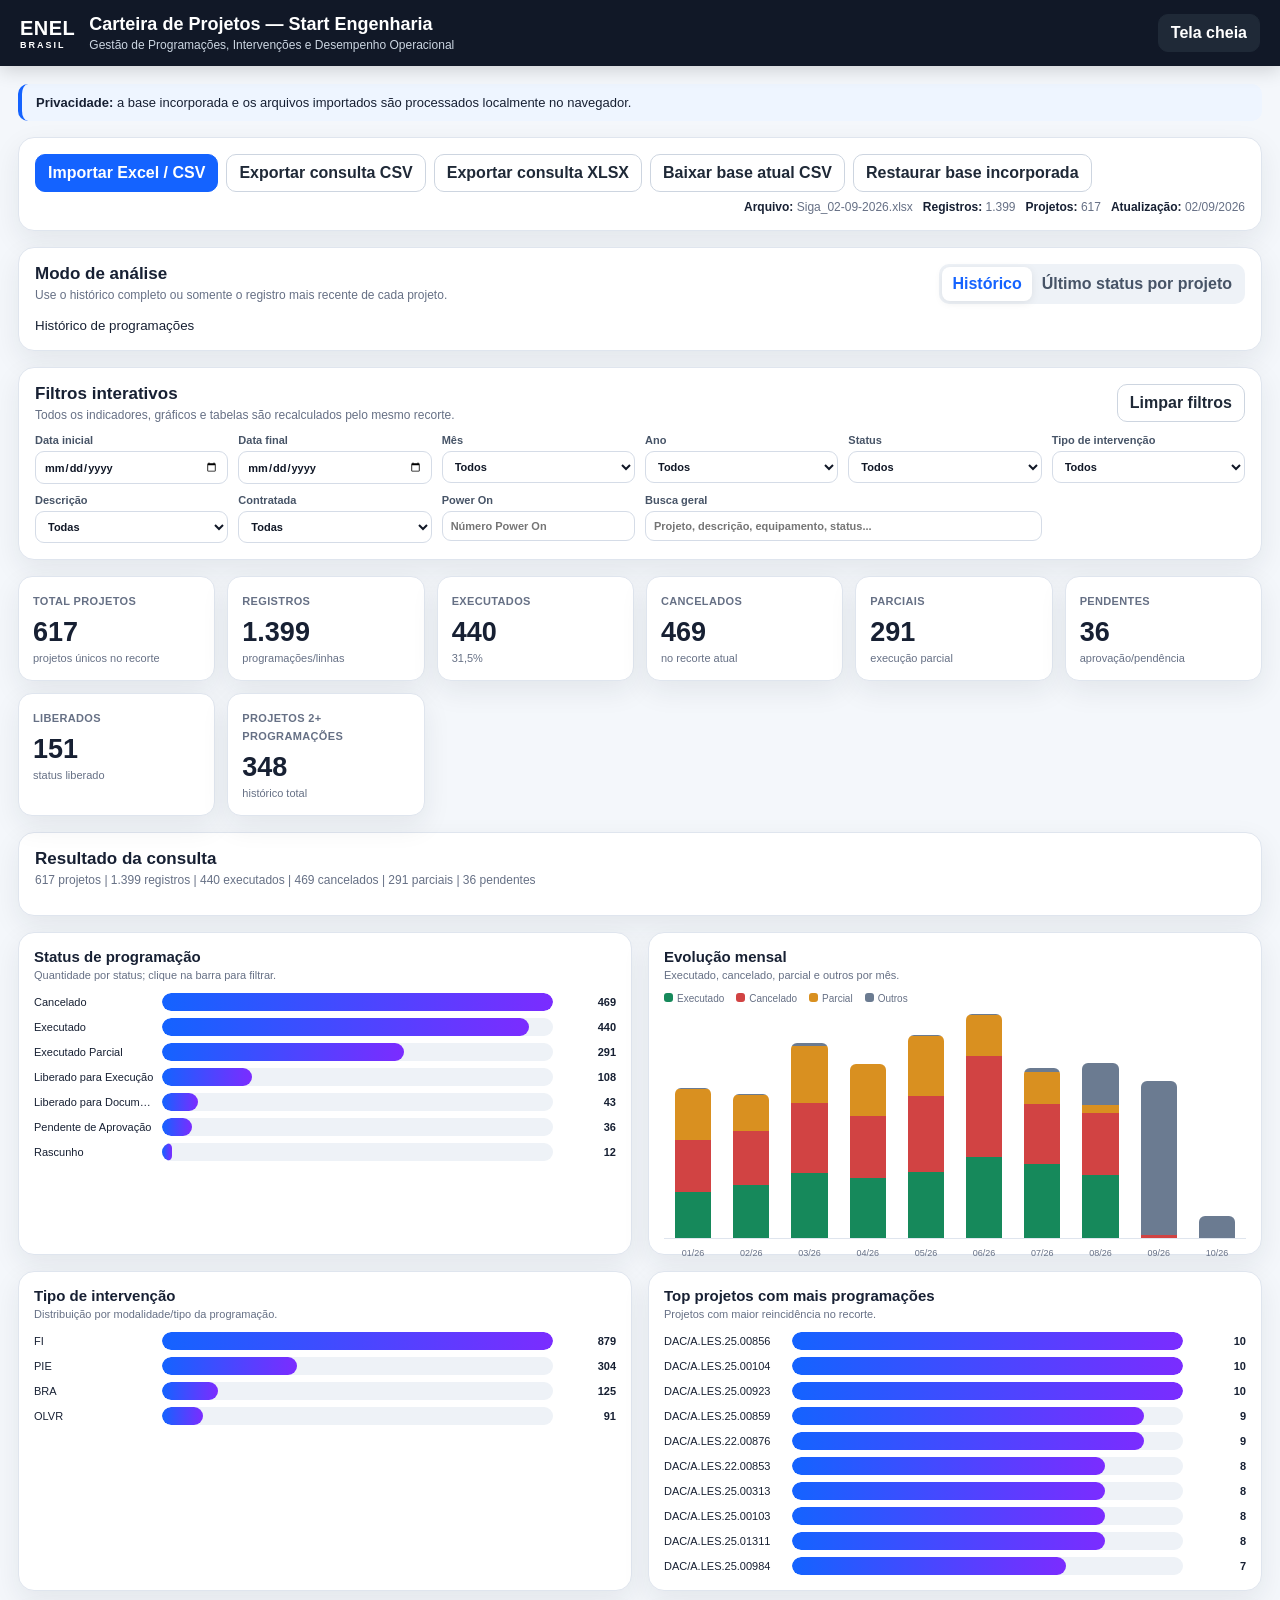
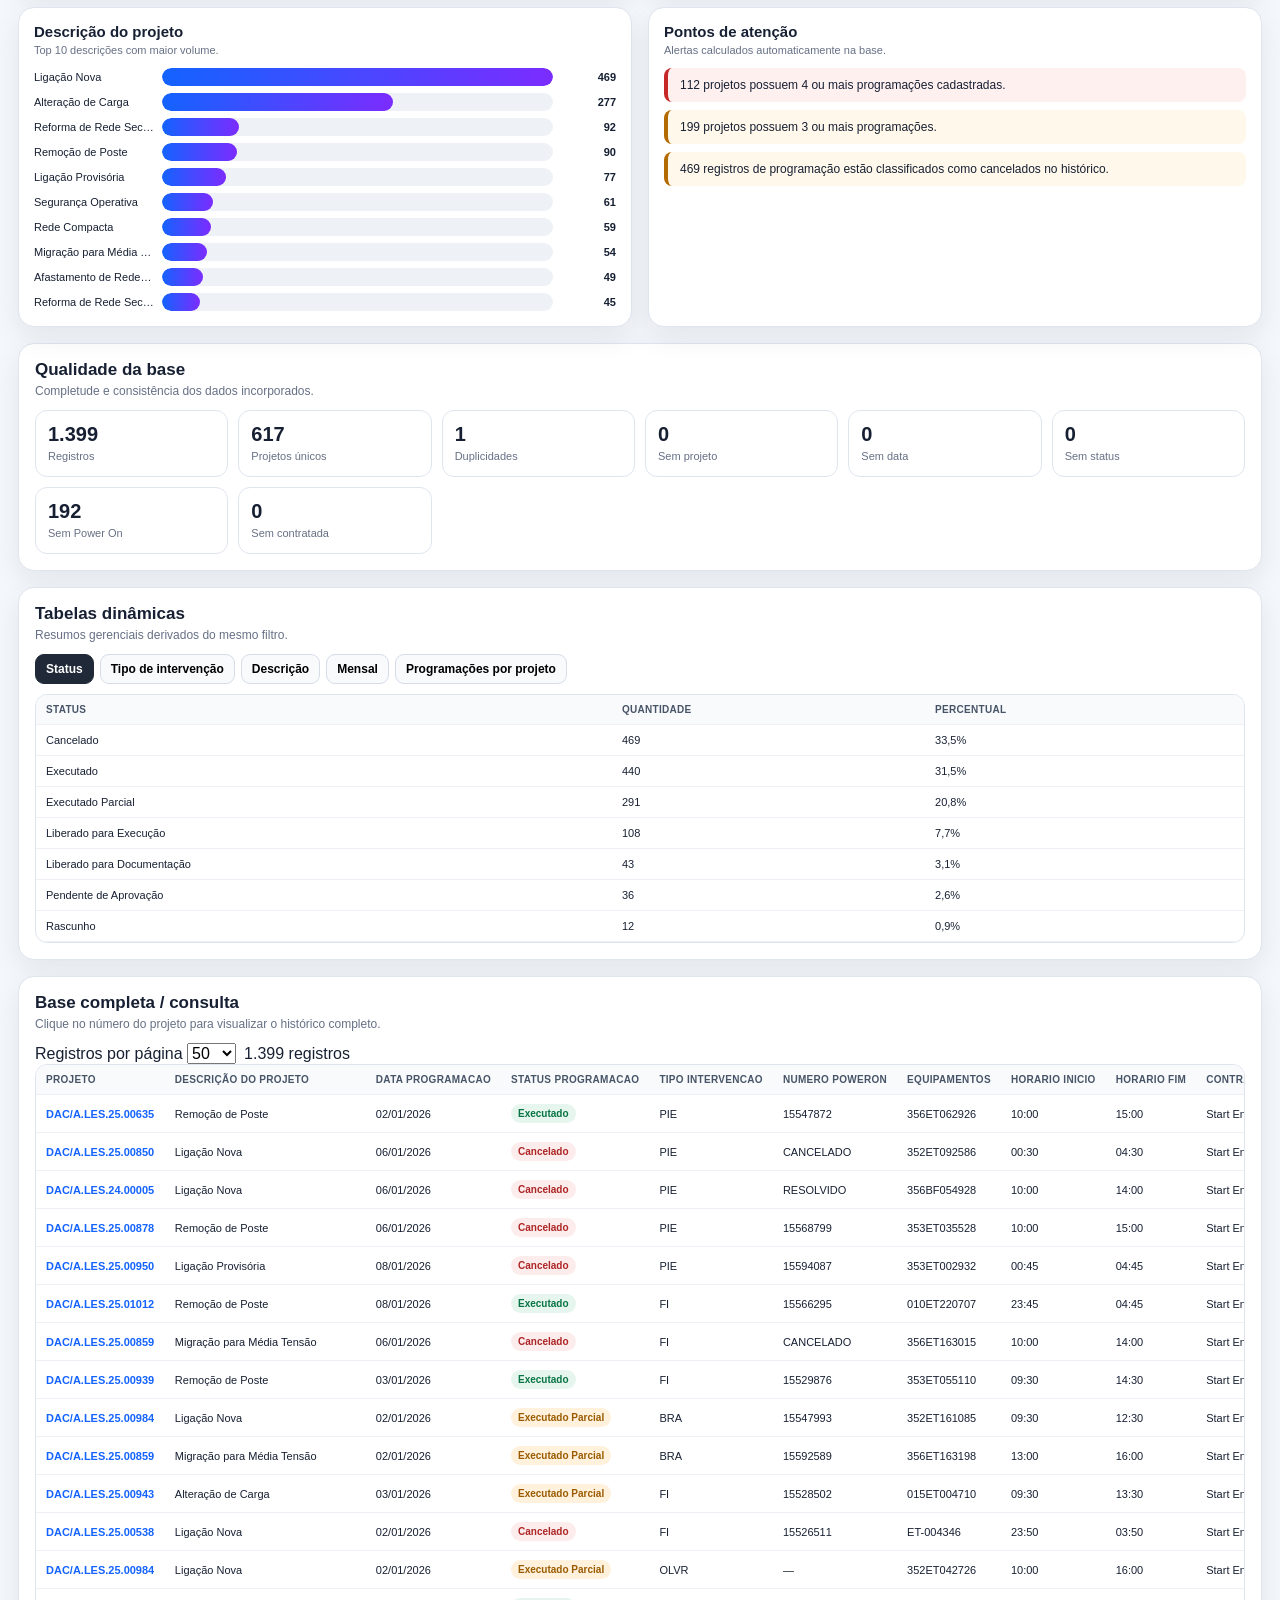
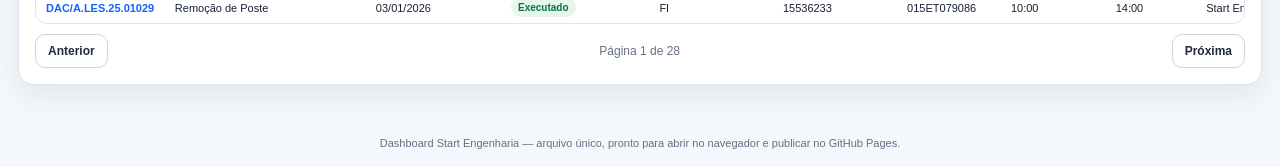
==== index.html @ f5949571 "Add files via upload Carteira_projetos_Sigeo_Start" ====
<!doctype html>
<html lang="pt-BR"><head><meta charset="utf-8"><meta name="viewport" content="width=device-width,initial-scale=1"><title>Carteira de Projetos — Start Engenharia</title><meta name="description" content="Dashboard autossuficiente para análise da carteira Start Engenharia"><style>
:root{--bg:#f4f7fb;--card:#fff;--text:#172033;--muted:#667085;--line:#dfe5ee;--accent:#1463ff;--accent2:#7b2cff;--ok:#07884a;--warn:#b36a00;--danger:#c62828;--shadow:0 10px 28px rgba(22,34,51,.08)}
*{box-sizing:border-box}html{scroll-behavior:smooth}body{margin:0;font-family:Inter,Segoe UI,Arial,sans-serif;background:var(--bg);color:var(--text)}button,input,select{font:inherit}.topbar{position:sticky;top:0;z-index:20;background:#111827;color:white;padding:14px 20px;display:flex;justify-content:space-between;align-items:center;gap:16px;box-shadow:0 4px 18px rgba(0,0,0,.16)}.brand{display:flex;align-items:center;gap:14px}.logo{font-weight:900;letter-spacing:.5px;font-size:20px}.logo span{display:block;font-size:9px;font-weight:700;letter-spacing:2px}.title h1{font-size:18px;margin:0}.title p{font-size:12px;margin:3px 0 0;color:#cbd5e1}.shell{max-width:1500px;margin:0 auto;padding:18px}.card{background:var(--card);border:1px solid var(--line);border-radius:16px;box-shadow:var(--shadow);padding:16px;margin-bottom:16px}.privacy{font-size:13px;background:#eef5ff;border-left:4px solid var(--accent);padding:11px 14px;border-radius:10px;margin-bottom:16px}.toolbar{display:flex;flex-wrap:wrap;gap:8px;align-items:center}.btn{border:1px solid #cdd5e0;background:#fff;color:#1f2937;border-radius:10px;padding:9px 12px;cursor:pointer;font-weight:650}.btn:hover{border-color:#9eb2d0;background:#f8fafc}.btn.primary{background:var(--accent);border-color:var(--accent);color:white}.btn.dark{background:#1f2937;color:#fff;border-color:#1f2937}.fileBtn{position:relative;overflow:hidden}.fileBtn input{position:absolute;inset:0;opacity:0;cursor:pointer}.meta{margin-left:auto;display:flex;flex-wrap:wrap;gap:10px;font-size:12px;color:var(--muted)}.meta b{color:var(--text)}.sectionHead{display:flex;justify-content:space-between;align-items:flex-start;gap:16px;margin-bottom:12px}.sectionHead h2{font-size:17px;margin:0}.sectionHead p{font-size:12px;color:var(--muted);margin:4px 0 0}.toggle{display:flex;background:#eef2f7;border-radius:10px;padding:3px}.toggle button{border:0;background:transparent;padding:8px 10px;border-radius:8px;cursor:pointer;font-weight:700;color:#475467}.toggle button.active{background:#fff;color:var(--accent);box-shadow:0 2px 8px rgba(0,0,0,.08)}.filters{display:grid;grid-template-columns:repeat(6,minmax(150px,1fr));gap:10px}.filters label{font-size:11px;font-weight:700;color:#475467}.filters input,.filters select{width:100%;margin-top:5px;border:1px solid #d5dce7;border-radius:9px;padding:8px;background:#fff;color:#111827}.search{grid-column:span 2}.kpis{display:grid;grid-template-columns:repeat(6,minmax(150px,1fr));gap:12px;margin-bottom:16px}.kpi{background:#fff;border:1px solid var(--line);border-radius:14px;padding:14px;box-shadow:var(--shadow);min-height:100px}.kpi span{font-size:11px;color:var(--muted);font-weight:750;text-transform:uppercase;letter-spacing:.35px}.kpi strong{display:block;font-size:27px;margin-top:8px}.kpi small{font-size:11px;color:var(--muted)}.charts{display:grid;grid-template-columns:repeat(2,minmax(0,1fr));gap:16px;margin-bottom:16px}.chartCard{background:#fff;border:1px solid var(--line);border-radius:16px;padding:15px;box-shadow:var(--shadow);min-height:310px}.chartCard h3{font-size:15px;margin:0}.chartCard p{font-size:11px;color:var(--muted);margin:4px 0 12px}.barChart{display:flex;flex-direction:column;gap:7px}.barRow{display:grid;grid-template-columns:minmax(120px,1.2fr) minmax(160px,4fr) 55px;align-items:center;gap:8px;font-size:11px}.barLabel{overflow:hidden;text-overflow:ellipsis;white-space:nowrap}.barTrack{height:18px;background:#eef2f7;border-radius:9px;overflow:hidden;cursor:pointer}.barFill{height:100%;border-radius:9px;background:linear-gradient(90deg,var(--accent),var(--accent2));min-width:2px}.barValue{text-align:right;font-weight:750}.legend{display:flex;gap:12px;flex-wrap:wrap;font-size:10px;color:var(--muted);margin-bottom:10px}.dot{width:9px;height:9px;border-radius:3px;display:inline-block;margin-right:4px}.monthChart{display:flex;align-items:flex-end;gap:8px;height:225px;border-bottom:1px solid #dfe5ee;padding:0 4px}.monthCol{flex:1;min-width:20px;height:100%;display:flex;align-items:flex-end;justify-content:center;gap:2px;position:relative}.monthStack{width:72%;display:flex;flex-direction:column-reverse;border-radius:6px 6px 0 0;overflow:hidden;cursor:pointer}.segE{background:#16895b}.segC{background:#d14343}.segP{background:#d99020}.segO{background:#6b7b91}.monthLabel{position:absolute;bottom:-20px;font-size:9px;color:#667085;white-space:nowrap}.svgWrap{height:225px;overflow:hidden}.tabs{display:flex;gap:6px;flex-wrap:wrap;margin-bottom:10px}.tab{border:1px solid #d6dde8;background:#f8fafc;border-radius:9px;padding:7px 10px;cursor:pointer;font-size:12px;font-weight:700}.tab.active{background:#1f2937;color:#fff;border-color:#1f2937}.tableWrap{overflow:auto;border:1px solid var(--line);border-radius:12px;max-height:560px}table{border-collapse:collapse;width:100%;font-size:11px}th,td{padding:9px 10px;border-bottom:1px solid #edf0f4;text-align:left;white-space:nowrap}th{position:sticky;top:0;background:#f8fafc;z-index:2;font-size:10px;text-transform:uppercase;letter-spacing:.3px;color:#475467}tr:hover td{background:#f8fbff}.status{padding:4px 7px;border-radius:999px;font-weight:750;font-size:10px;display:inline-block}.status.executado{background:#e6f6ee;color:#087443}.status.cancelado{background:#fdecec;color:#ad2525}.status.parcial{background:#fff1db;color:#9a5b00}.status.pendente{background:#eef1f6;color:#556176}.status.liberado{background:#eaf2ff;color:#235dbc}.pager{display:flex;justify-content:space-between;align-items:center;margin-top:10px;font-size:12px;color:var(--muted)}.quality{display:grid;grid-template-columns:repeat(6,minmax(140px,1fr));gap:10px}.q{border:1px solid var(--line);border-radius:12px;padding:12px}.q b{display:block;font-size:20px}.q span{font-size:11px;color:var(--muted)}.alerts{display:grid;gap:8px}.alert{border-left:4px solid var(--warn);background:#fff8eb;padding:10px 12px;border-radius:8px;font-size:12px}.alert.critical{border-color:var(--danger);background:#fff0f0}.alert.ok{border-color:var(--ok);background:#eefaf4}.modalBack{display:none;position:fixed;inset:0;background:rgba(15,23,42,.58);z-index:50;align-items:center;justify-content:center;padding:20px}.modalBack.show{display:flex}.modal{background:white;border-radius:16px;max-width:980px;width:100%;max-height:86vh;overflow:auto;padding:18px}.modal h2{margin:0 0 10px}.close{float:right}.foot{padding:18px;text-align:center;color:#667085;font-size:11px}.notice{padding:10px 12px;border-radius:10px;background:#fff8df;border:1px solid #ecd58d;font-size:12px;margin-top:10px;display:none}.notice.show{display:block}.clickable{cursor:pointer;color:var(--accent);font-weight:700}
@media(max-width:1050px){.filters{grid-template-columns:repeat(3,1fr)}.kpis{grid-template-columns:repeat(3,1fr)}.quality{grid-template-columns:repeat(3,1fr)}}
@media(max-width:760px){.topbar{position:static;align-items:flex-start}.meta{margin-left:0}.shell{padding:10px}.filters{grid-template-columns:repeat(2,minmax(0,1fr))}.search{grid-column:span 2}.kpis{grid-template-columns:repeat(2,minmax(0,1fr))}.charts{grid-template-columns:1fr}.quality{grid-template-columns:repeat(2,1fr)}.sectionHead{flex-direction:column}.barRow{grid-template-columns:110px 1fr 42px}.toolbar .btn{flex:1 1 150px}.meta{width:100%}}
@media(max-width:430px){.filters{grid-template-columns:1fr}.search{grid-column:span 1}.kpis{grid-template-columns:1fr 1fr}.kpi strong{font-size:22px}.title p{display:none}}
</style></head>
<body>
<header class="topbar"><div class="brand"><div class="logo">ENEL<span>BRASIL</span></div><div class="title"><h1>Carteira de Projetos — Start Engenharia</h1><p>Gestão de Programações, Intervenções e Desempenho Operacional</p></div></div><button id="fullscreen" class="btn dark">Tela cheia</button></header>
<main class="shell">
<div class="privacy"><b>Privacidade:</b> a base incorporada e os arquivos importados são processados localmente no navegador.</div>
<section class="card"><div class="toolbar"><label class="btn primary fileBtn">Importar Excel / CSV<input id="fileInput" type="file" accept=".xlsx,.xls,.csv"></label><button id="exportCsv" class="btn">Exportar consulta CSV</button><button id="exportXlsx" class="btn">Exportar consulta XLSX</button><button id="exportAllCsv" class="btn">Baixar base atual CSV</button><button id="restore" class="btn">Restaurar base incorporada</button><div class="meta"><span><b>Arquivo:</b> <span id="fileName">—</span></span><span><b>Registros:</b> <span id="recordCount">0</span></span><span><b>Projetos:</b> <span id="uniqueCount">0</span></span><span><b>Atualização:</b> <span id="lastUpdate">—</span></span></div></div><div id="notice" class="notice"></div></section>
<section class="card"><div class="sectionHead"><div><h2>Modo de análise</h2><p>Use o histórico completo ou somente o registro mais recente de cada projeto.</p></div><div class="toggle"><button class="modeBtn active" data-mode="history">Histórico</button><button class="modeBtn" data-mode="latest">Último status por projeto</button></div></div><small id="modeLabel">Histórico de programações</small></section>
<section class="card"><div class="sectionHead"><div><h2>Filtros interativos</h2><p>Todos os indicadores, gráficos e tabelas são recalculados pelo mesmo recorte.</p></div><button id="clearFilters" class="btn">Limpar filtros</button></div><div class="filters"><label>Data inicial<input id="fStart" type="date"></label><label>Data final<input id="fEnd" type="date"></label><label>Mês<select id="fMonth"><option value="">Todos</option><option value="01">Janeiro</option><option value="02">Fevereiro</option><option value="03">Março</option><option value="04">Abril</option><option value="05">Maio</option><option value="06">Junho</option><option value="07">Julho</option><option value="08">Agosto</option><option value="09">Setembro</option><option value="10">Outubro</option><option value="11">Novembro</option><option value="12">Dezembro</option></select></label><label>Ano<select id="fYear"><option value="">Todos</option></select></label><label>Status<select id="fStatus"><option value="">Todos</option></select></label><label>Tipo de intervenção<select id="fType"><option value="">Todos</option></select></label><label>Descrição<select id="fDesc"><option value="">Todas</option></select></label><label>Contratada<select id="fContract"><option value="">Todas</option></select></label><label>Power On<input id="fPower" placeholder="Número Power On"></label><label class="search">Busca geral<input id="fSearch" placeholder="Projeto, descrição, equipamento, status..."></label></div></section>
<section class="kpis"><article class="kpi"><span>Total projetos</span><strong id="kProjects">0</strong><small>projetos únicos no recorte</small></article><article class="kpi"><span>Registros</span><strong id="kRows">0</strong><small>programações/linhas</small></article><article class="kpi"><span>Executados</span><strong id="kExec">0</strong><small id="kRate">0%</small></article><article class="kpi"><span>Cancelados</span><strong id="kCancel">0</strong><small>no recorte atual</small></article><article class="kpi"><span>Parciais</span><strong id="kPartial">0</strong><small>execução parcial</small></article><article class="kpi"><span>Pendentes</span><strong id="kPending">0</strong><small>aprovação/pendência</small></article><article class="kpi"><span>Liberados</span><strong id="kReleased">0</strong><small>status liberado</small></article><article class="kpi"><span>Projetos 2+ programações</span><strong id="kMulti">0</strong><small>histórico total</small></article></section>
<section class="card"><div class="sectionHead"><div><h2>Resultado da consulta</h2><p id="resultSummary"></p></div></div></section>
<section class="charts"><article class="chartCard"><h3>Status de programação</h3><p>Quantidade por status; clique na barra para filtrar.</p><div id="statusChart"></div></article><article class="chartCard"><h3>Evolução mensal</h3><p>Executado, cancelado, parcial e outros por mês.</p><div id="monthChart"></div></article><article class="chartCard"><h3>Tipo de intervenção</h3><p>Distribuição por modalidade/tipo da programação.</p><div id="typeChart"></div></article><article class="chartCard"><h3>Top projetos com mais programações</h3><p>Projetos com maior reincidência no recorte.</p><div id="reprogramChart"></div></article><article class="chartCard"><h3>Descrição do projeto</h3><p>Top 10 descrições com maior volume.</p><div id="descChart"></div></article><article class="chartCard"><h3>Pontos de atenção</h3><p>Alertas calculados automaticamente na base.</p><div id="alerts" class="alerts"></div></article></section>
<section class="card"><div class="sectionHead"><div><h2>Qualidade da base</h2><p>Completude e consistência dos dados incorporados.</p></div></div><div id="qualityGrid" class="quality"></div></section>
<section class="card"><div class="sectionHead"><div><h2>Tabelas dinâmicas</h2><p>Resumos gerenciais derivados do mesmo filtro.</p></div></div><div class="tabs"><button class="tab active" data-tab="status">Status</button><button class="tab" data-tab="type">Tipo de intervenção</button><button class="tab" data-tab="desc">Descrição</button><button class="tab" data-tab="monthly">Mensal</button><button class="tab" data-tab="projects">Programações por projeto</button></div><div class="tableWrap"><table><thead id="analyticHead"></thead><tbody id="analyticBody"></tbody></table></div></section>
<section class="card"><div class="sectionHead"><div><h2>Base completa / consulta</h2><p>Clique no número do projeto para visualizar o histórico completo.</p></div></div><div class="toolbar"><label>Registros por página <select id="pageSize"><option>25</option><option selected>50</option><option>100</option><option>250</option></select></label><span id="tableInfo"></span></div><div class="tableWrap"><table><thead id="dataHead"></thead><tbody id="dataBody"></tbody></table></div><div class="pager"><button id="prev" class="btn">Anterior</button><span id="pageInfo">Página 1 de 1</span><button id="next" class="btn">Próxima</button></div></section>
</main><div class="foot">Dashboard Start Engenharia — arquivo único, pronto para abrir no navegador e publicar no GitHub Pages.</div>
<div id="modalBack" class="modalBack"><div class="modal"><button id="modalClose" class="btn close">Fechar</button><h2 id="modalTitle">Histórico</h2><div id="modalBody"></div></div></div>
<script>
const DEFAULT_DATA = [{"Projeto":"DAC/A.LES.25.00635","Descrição do Projeto":"Remoção de Poste","Data Programacao":"2026-01-02","Status Programacao":"Executado","Tipo Intervencao":"PIE","Numero PowerON":"15547872","Equipamentos":"356ET062926","Horario Inicio":"10:00","Horario Fim":"15:00","Contratada":"Start Engenharia (Área 8B, 9  e 11) NEC"},{"Projeto":"DAC/A.LES.25.00850","Descrição do Projeto":"Ligação Nova","Data Programacao":"2026-01-06","Status Programacao":"Cancelado","Tipo Intervencao":"PIE","Numero PowerON":"CANCELADO","Equipamentos":"352ET092586","Horario Inicio":"00:30","Horario Fim":"04:30","Contratada":"Start Engenharia (Área 8B, 9  e 11) NEC"},{"Projeto":"DAC/A.LES.24.00005","Descrição do Projeto":"Ligação Nova","Data Programacao":"2026-01-06","Status Programacao":"Cancelado","Tipo Intervencao":"PIE","Numero PowerON":"RESOLVIDO","Equipamentos":"356BF054928","Horario Inicio":"10:00","Horario Fim":"14:00","Contratada":"Start Engenharia (Área 8B, 9  e 11) NEC"},{"Projeto":"DAC/A.LES.25.00878","Descrição do Projeto":"Remoção de Poste","Data Programacao":"2026-01-06","Status Programacao":"Cancelado","Tipo Intervencao":"PIE","Numero PowerON":"15568799","Equipamentos":"353ET035528","Horario Inicio":"10:00","Horario Fim":"15:00","Contratada":"Start Engenharia (Área 8B, 9  e 11) NEC"},{"Projeto":"DAC/A.LES.25.00950","Descrição do Projeto":"Ligação Provisória","Data Programacao":"2026-01-08","Status Programacao":"Cancelado","Tipo Intervencao":"PIE","Numero PowerON":"15594087","Equipamentos":"353ET002932","Horario Inicio":"00:45","Horario Fim":"04:45","Contratada":"Start Engenharia (Área 8B, 9  e 11) NEC"},{"Projeto":"DAC/A.LES.25.01012","Descrição do Projeto":"Remoção de Poste","Data Programacao":"2026-01-08","Status Programacao":"Executado","Tipo Intervencao":"FI","Numero PowerON":"15566295","Equipamentos":"010ET220707","Horario Inicio":"23:45","Horario Fim":"04:45","Contratada":"Start Engenharia (Área 8B, 9  e 11) NEC"},{"Projeto":"DAC/A.LES.25.00859","Descrição do Projeto":"Migração para Média Tensão","Data Programacao":"2026-01-06","Status Programacao":"Cancelado","Tipo Intervencao":"FI","Numero PowerON":"CANCELADO","Equipamentos":"356ET163015","Horario Inicio":"10:00","Horario Fim":"14:00","Contratada":"Start Engenharia (Área 8B, 9  e 11) NEC"},{"Projeto":"DAC/A.LES.25.00939","Descrição do Projeto":"Remoção de Poste","Data Programacao":"2026-01-03","Status Programacao":"Executado","Tipo Intervencao":"FI","Numero PowerON":"15529876","Equipamentos":"353ET055110","Horario Inicio":"09:30","Horario Fim":"14:30","Contratada":"Start Engenharia (Área 8B, 9  e 11) NEC"},{"Projeto":"DAC/A.LES.25.00984","Descrição do Projeto":"Ligação Nova","Data Programacao":"2026-01-02","Status Programacao":"Executado Parcial","Tipo Intervencao":"BRA","Numero PowerON":"15547993","Equipamentos":"352ET161085","Horario Inicio":"09:30","Horario Fim":"12:30","Contratada":"Start Engenharia (Área 8B, 9  e 11) NEC"},{"Projeto":"DAC/A.LES.25.00859","Descrição do Projeto":"Migração para Média Tensão","Data Programacao":"2026-01-02","Status Programacao":"Executado Parcial","Tipo Intervencao":"BRA","Numero PowerON":"15592589","Equipamentos":"356ET163198","Horario Inicio":"13:00","Horario Fim":"16:00","Contratada":"Start Engenharia (Área 8B, 9  e 11) NEC"},{"Projeto":"DAC/A.LES.25.00943","Descrição do Projeto":"Alteração de Carga","Data Programacao":"2026-01-03","Status Programacao":"Executado Parcial","Tipo Intervencao":"FI","Numero PowerON":"15528502","Equipamentos":"015ET004710","Horario Inicio":"09:30","Horario Fim":"13:30","Contratada":"Start Engenharia (Área 8B, 9  e 11) NEC"},{"Projeto":"DAC/A.LES.25.00538","Descrição do Projeto":"Ligação Nova","Data Programacao":"2026-01-02","Status Programacao":"Cancelado","Tipo Intervencao":"FI","Numero PowerON":"15526511","Equipamentos":"ET-004346","Horario Inicio":"23:50","Horario Fim":"03:50","Contratada":"Start Engenharia (Área 8B, 9  e 11) NEC"},{"Projeto":"DAC/A.LES.25.00984","Descrição do Projeto":"Ligação Nova","Data Programacao":"2026-01-02","Status Programacao":"Executado Parcial","Tipo Intervencao":"OLVR","Numero PowerON":"","Equipamentos":"352ET042726","Horario Inicio":"10:00","Horario Fim":"16:00","Contratada":"Start Engenharia (Área 8B, 9  e 11) NEC"},{"Projeto":"DAC/A.LES.25.01029","Descrição do Projeto":"Remoção de Poste","Data Programacao":"2026-01-03","Status Programacao":"Executado","Tipo Intervencao":"FI","Numero PowerON":"15536233","Equipamentos":"015ET079086","Horario Inicio":"10:00","Horario Fim":"14:00","Contratada":"Start Engenharia (Área 8B, 9  e 11) NEC"},{"Projeto":"DAC/A.LES.24.00910","Descrição do Projeto":"Ligação Nova","Data Programacao":"2026-01-05","Status Programacao":"Cancelado","Tipo Intervencao":"FI","Numero PowerON":"15598559","Equipamentos":"353ET029621","Horario Inicio":"10:00","Horario Fim":"14:00","Contratada":"Start Engenharia (Área 8B, 9  e 11) NEC"},{"Projeto":"DAC/A.LES.25.00984","Descrição do Projeto":"Ligação Nova","Data Programacao":"2026-01-05","Status Programacao":"Executado Parcial","Tipo Intervencao":"FI","Numero PowerON":"15560315","Equipamentos":"352ET161085","Horario Inicio":"10:00","Horario Fim":"15:00","Contratada":"Start Engenharia (Área 8B, 9  e 11) NEC"},{"Projeto":"DAC/A.LES.25.00859","Descrição do Projeto":"Migração para Média Tensão","Data Programacao":"2026-01-02","Status Programacao":"Executado Parcial","Tipo Intervencao":"OLVR","Numero PowerON":"","Equipamentos":"356ET011378","Horario Inicio":"10:00","Horario Fim":"16:00","Contratada":"Start Engenharia (Área 8B, 9  e 11) NEC"},{"Projeto":"DAC/A.LES.25.00091","Descrição do Projeto":"Alteração de Carga","Data Programacao":"2026-01-05","Status Programacao":"Executado Parcial","Tipo Intervencao":"FI","Numero PowerON":"15538907","Equipamentos":"010ET220820","Horario Inicio":"10:00","Horario Fim":"15:00","Contratada":"Start Engenharia (Área 8B, 9  e 11) NEC"},{"Projeto":"DAC/A.LES.25.00963","Descrição do Projeto":"Alteração de Carga","Data Programacao":"2026-01-09","Status Programacao":"Executado Parcial","Tipo Intervencao":"FI","Numero PowerON":"15595985","Equipamentos":"353ET082241","Horario Inicio":"10:00","Horario Fim":"14:00","Contratada":"Start Engenharia (Área 8B, 9  e 11) NEC"},{"Projeto":"DAC/A.LES.25.00259","Descrição do Projeto":"Ligação Nova","Data Programacao":"2026-01-09","Status Programacao":"Executado Parcial","Tipo Intervencao":"PIE","Numero PowerON":"15597073","Equipamentos":"356ET043249","Horario Inicio":"10:00","Horario Fim":"15:00","Contratada":"Start Engenharia (Área 8B, 9  e 11) NEC"},{"Projeto":"DAC/A.LES.22.00853","Descrição do Projeto":"Remoção de Poste","Data Programacao":"2026-01-07","Status Programacao":"Executado","Tipo Intervencao":"FI","Numero PowerON":"15567018","Equipamentos":"356BF036777","Horario Inicio":"10:00","Horario Fim":"14:00","Contratada":"Start Engenharia (Área 8B, 9  e 11) NEC"},{"Projeto":"DAC/A.LES.25.00715","Descrição do Projeto":"Ligação Provisória","Data Programacao":"2026-01-07","Status Programacao":"Executado Parcial","Tipo Intervencao":"FI","Numero PowerON":"15566119","Equipamentos":"356ET006973","Horario Inicio":"10:00","Horario Fim":"14:00","Contratada":"Start Engenharia (Área 8B, 9  e 11) NEC"},{"Projeto":"DAC/A.LES.24.00988","Descrição do Projeto":"Ligação Nova","Data Programacao":"2026-01-07","Status Programacao":"Cancelado","Tipo Intervencao":"FI","Numero PowerON":"","Equipamentos":"010ET051047","Horario Inicio":"10:00","Horario Fim":"14:00","Contratada":"Start Engenharia (Área 8B, 9  e 11) NEC"},{"Projeto":"DAC/A.LES.22.00853","Descrição do Projeto":"Remoção de Poste","Data Programacao":"2026-01-03","Status Programacao":"Cancelado","Tipo Intervencao":"OLVR","Numero PowerON":"","Equipamentos":"356ET033868","Horario Inicio":"13:00","Horario Fim":"17:00","Contratada":"Start Engenharia (Área 8B, 9  e 11) NEC"},{"Projeto":"DAC/A.LES.22.00853","Descrição do Projeto":"Remoção de Poste","Data Programacao":"2026-01-06","Status Programacao":"Executado","Tipo Intervencao":"OLVR","Numero PowerON":"","Equipamentos":"356ET033868","Horario Inicio":"10:00","Horario Fim":"16:00","Contratada":"Start Engenharia (Área 8B, 9  e 11) NEC"},{"Projeto":"DAC/A.LES.24.01034","Descrição do Projeto":"Regularização de Ligações Informais","Data Programacao":"2026-01-08","Status Programacao":"Executado","Tipo Intervencao":"FI","Numero PowerON":"15566429","Equipamentos":"010ET029097","Horario Inicio":"10:00","Horario Fim":"14:00","Contratada":"Start Engenharia (Área 8B, 9  e 11) NEC"},{"Projeto":"DAC/A.LES.25.00994","Descrição do Projeto":"Ligação Nova","Data Programacao":"2026-01-05","Status Programacao":"Cancelado","Tipo Intervencao":"FI","Numero PowerON":"15560315","Equipamentos":"352ET161085","Horario Inicio":"10:00","Horario Fim":"15:00","Contratada":"Start Engenharia (Área 8B, 9  e 11) NEC"},{"Projeto":"DAC/A.LES.25.00701","Descrição do Projeto":"Ligação Nova","Data Programacao":"2026-01-07","Status Programacao":"Executado","Tipo Intervencao":"FI","Numero PowerON":"15555783","Equipamentos":"3217863","Horario Inicio":"00:30","Horario Fim":"04:30","Contratada":"Start Engenharia (Área 8B, 9  e 11) NEC"},{"Projeto":"DAC/A.LES.25.00732","Descrição do Projeto":"Remoção de Poste","Data Programacao":"2026-01-12","Status Programacao":"Executado","Tipo Intervencao":"PIE","Numero PowerON":"15627309","Equipamentos":"356ET013237","Horario Inicio":"23:50","Horario Fim":"04:50","Contratada":"Start Engenharia (Área 8B, 9  e 11) NEC"},{"Projeto":"DAC/A.LES.23.01065","Descrição do Projeto":"Ligação Nova","Data Programacao":"2026-01-10","Status Programacao":"Cancelado","Tipo Intervencao":"FI","Numero PowerON":"15626886","Equipamentos":"356ET054440","Horario Inicio":"10:00","Horario Fim":"14:00","Contratada":"Start Engenharia (Área 8B, 9  e 11) NEC"},{"Projeto":"DAC/A.LES.25.00942","Descrição do Projeto":"Alteração de Carga","Data Programacao":"2026-01-08","Status Programacao":"Executado","Tipo Intervencao":"FI","Numero PowerON":"15570581","Equipamentos":"010ET039639","Horario Inicio":"10:00","Horario Fim":"15:00","Contratada":"Start Engenharia (Área 8B, 9  e 11) NEC"},{"Projeto":"DAC/A.LES.23.01065","Descrição do Projeto":"Ligação Nova","Data Programacao":"2026-01-08","Status Programacao":"Executado Parcial","Tipo Intervencao":"OLVR","Numero PowerON":"","Equipamentos":"356ET054440","Horario Inicio":"10:00","Horario Fim":"16:00","Contratada":"Start Engenharia (Área 8B, 9  e 11) NEC"},{"Projeto":"DAC/A.LES.25.00695","Descrição do Projeto":"Ligação Nova","Data Programacao":"2026-01-10","Status Programacao":"Executado Parcial","Tipo Intervencao":"PIE","Numero PowerON":"15626044","Equipamentos":"353ET005194","Horario Inicio":"10:00","Horario Fim":"14:00","Contratada":"Start Engenharia (Área 8B, 9  e 11) NEC"},{"Projeto":"DAC/A.LES.25.00729","Descrição do Projeto":"Ligação Nova","Data Programacao":"2026-01-10","Status Programacao":"Executado Parcial","Tipo Intervencao":"FI","Numero PowerON":"15598326","Equipamentos":"356ET161729","Horario Inicio":"10:00","Horario Fim":"15:00","Contratada":"Start Engenharia (Área 8B, 9  e 11) NEC"},{"Projeto":"DAC/A.LES.25.00711","Descrição do Projeto":"Remoção de Poste","Data Programacao":"2026-01-08","Status Programacao":"Executado","Tipo Intervencao":"FI","Numero PowerON":"15566816","Equipamentos":"020ET004828","Horario Inicio":"10:00","Horario Fim":"15:00","Contratada":"Start Engenharia (Área 8B, 9  e 11) NEC"},{"Projeto":"DAC/A.LES.25.00898","Descrição do Projeto":"Ligação Nova","Data Programacao":"2026-01-09","Status Programacao":"Executado","Tipo Intervencao":"FI","Numero PowerON":"15596126","Equipamentos":"356BF054948","Horario Inicio":"10:00","Horario Fim":"14:00","Contratada":"Start Engenharia (Área 8B, 9  e 11) NEC"},{"Projeto":"DAC/A.LES.25.00799","Descrição do Projeto":"Remoção de Poste","Data Programacao":"2026-01-09","Status Programacao":"Executado","Tipo Intervencao":"FI","Numero PowerON":"15595899","Equipamentos":"353ET028186","Horario Inicio":"09:30","Horario Fim":"13:30","Contratada":"Start Engenharia (Área 8B, 9  e 11) NEC"},{"Projeto":"DAC/A.LES.25.00671","Descrição do Projeto":"Remoção de Poste","Data Programacao":"2026-01-09","Status Programacao":"Executado","Tipo Intervencao":"FI","Numero PowerON":"15596104","Equipamentos":"356ET163143","Horario Inicio":"11:00","Horario Fim":"15:00","Contratada":"Start Engenharia (Área 8B, 9  e 11) NEC"},{"Projeto":"DAC/A.LES.25.00700","Descrição do Projeto":"Alteração de Carga","Data Programacao":"2026-01-09","Status Programacao":"Executado Parcial","Tipo Intervencao":"FI","Numero PowerON":"15595873","Equipamentos":"353ET016537","Horario Inicio":"23:00","Horario Fim":"03:00","Contratada":"Start Engenharia (Área 8B, 9  e 11) NEC"},{"Projeto":"DAC/A.LES.25.00313","Descrição do Projeto":"Ligação Nova","Data Programacao":"2026-01-08","Status Programacao":"Cancelado","Tipo Intervencao":"FI","Numero PowerON":"15592041","Equipamentos":"353ET043353","Horario Inicio":"10:00","Horario Fim":"14:00","Contratada":"ZZOUT-Start Área 8B+11 (Contrato Antigo)"},{"Projeto":"DAC/A.LES.24.00146","Descrição do Projeto":"Alteração de Carga","Data Programacao":"2026-01-13","Status Programacao":"Cancelado","Tipo Intervencao":"FI","Numero PowerON":"15620614","Equipamentos":"352BF057819","Horario Inicio":"10:00","Horario Fim":"13:00","Contratada":"Start Engenharia (Área 8B, 9  e 11) NEC"},{"Projeto":"DAC/A.LES.25.00141","Descrição do Projeto":"Afastamento de Rede (Clientes)","Data Programacao":"2026-01-14","Status Programacao":"Cancelado","Tipo Intervencao":"PIE","Numero PowerON":"Cancelado","Equipamentos":"020ET228935","Horario Inicio":"10:00","Horario Fim":"14:00","Contratada":"Start Engenharia (Área 8B, 9  e 11) NEC"},{"Projeto":"DAC/A.LES.25.00882","Descrição do Projeto":"Ligação Nova BT  Universalização","Data Programacao":"2026-01-08","Status Programacao":"Executado","Tipo Intervencao":"FI","Numero PowerON":"15592309","Equipamentos":"356ET093560","Horario Inicio":"10:00","Horario Fim":"14:00","Contratada":"Start Engenharia (Área 8B, 9  e 11) NEC"},{"Projeto":"DAC/A.LES.24.00649","Descrição do Projeto":"Ligação Nova","Data Programacao":"2026-01-13","Status Programacao":"Cancelado","Tipo Intervencao":"FI","Numero PowerON":"15621037","Equipamentos":"353ET029619","Horario Inicio":"10:00","Horario Fim":"14:00","Contratada":"Start Engenharia (Área 8B, 9  e 11) NEC"},{"Projeto":"DAC/A.LES.25.00936","Descrição do Projeto":"Ligação Provisória","Data Programacao":"2026-01-10","Status Programacao":"Executado","Tipo Intervencao":"FI","Numero PowerON":"15597768","Equipamentos":"353ET017637","Horario Inicio":"11:00","Horario Fim":"16:00","Contratada":"Start Engenharia (Área 8B, 9  e 11) NEC"},{"Projeto":"DAC/A.LES.25.00747","Descrição do Projeto":"Alteração de Carga","Data Programacao":"2026-01-10","Status Programacao":"Cancelado","Tipo Intervencao":"FI","Numero PowerON":"CANCELADO","Equipamentos":"352ET041314","Horario Inicio":"10:00","Horario Fim":"14:00","Contratada":"Start Engenharia (Área 8B, 9  e 11) NEC"},{"Projeto":"DAC/A.LES.25.00313","Descrição do Projeto":"Ligação Nova","Data Programacao":"2026-01-05","Status Programacao":"Cancelado","Tipo Intervencao":"BRA","Numero PowerON":"","Equipamentos":"353ET043353","Horario Inicio":"13:00","Horario Fim":"16:00","Contratada":"ZZOUT-Start Área 8B+11 (Contrato Antigo)"},{"Projeto":"DAC/A.LES.25.00971","Descrição do Projeto":"Ligação Nova","Data Programacao":"2026-01-17","Status Programacao":"Cancelado","Tipo Intervencao":"PIE","Numero PowerON":"15656429","Equipamentos":"010ET003218","Horario Inicio":"00:01","Horario Fim":"04:01","Contratada":"Start Engenharia (Área 8B, 9  e 11) NEC"},{"Projeto":"DMP/A.LES.20.06416","Descrição do Projeto":"Reforma de Rede Secundária","Data Programacao":"2026-01-15","Status Programacao":"Executado Parcial","Tipo Intervencao":"FI","Numero PowerON":"15626843","Equipamentos":"356ET007349","Horario Inicio":"10:00","Horario Fim":"15:00","Contratada":"Start Engenharia (Área 8B, 9  e 11) NEC"},{"Projeto":"DAC/A.LES.25.01047","Descrição do Projeto":"Alteração de Carga","Data Programacao":"2026-01-14","Status Programacao":"Cancelado","Tipo Intervencao":"FI","Numero PowerON":"15624694","Equipamentos":"352ET162520","Horario Inicio":"00:01","Horario Fim":"03:01","Contratada":"Start Engenharia (Área 8B, 9  e 11) NEC"},{"Projeto":"DAC/A.LES.25.00853","Descrição do Projeto":"Alteração de Carga","Data Programacao":"2026-01-16","Status Programacao":"Cancelado","Tipo Intervencao":"PIE","Numero PowerON":"15656130","Equipamentos":"355ET000595","Horario Inicio":"00:30","Horario Fim":"04:30","Contratada":"Start Engenharia (Área 8B, 9  e 11) NEC"},{"Projeto":"DAC/A.LES.22.00853","Descrição do Projeto":"Remoção de Poste","Data Programacao":"2026-01-14","Status Programacao":"Executado","Tipo Intervencao":"FI","Numero PowerON":"15625057","Equipamentos":"356ET046731","Horario Inicio":"10:30","Horario Fim":"12:00","Contratada":"Start Engenharia (Área 8B, 9  e 11) NEC"},{"Projeto":"DAC/A.LES.25.00254","Descrição do Projeto":"Ligação Nova","Data Programacao":"2026-01-08","Status Programacao":"Cancelado","Tipo Intervencao":"BRA","Numero PowerON":"15654270","Equipamentos":"015BF036998","Horario Inicio":"10:00","Horario Fim":"15:00","Contratada":"Start Engenharia (Área 8B, 9  e 11) NEC"},{"Projeto":"DAC/A.LES.25.00254","Descrição do Projeto":"Ligação Nova","Data Programacao":"2026-01-08","Status Programacao":"Cancelado","Tipo Intervencao":"BRA","Numero PowerON":"15654487","Equipamentos":"015BF037653","Horario Inicio":"10:00","Horario Fim":"15:00","Contratada":"Start Engenharia (Área 8B, 9  e 11) NEC"},{"Projeto":"DAC/A.LES.25.00252","Descrição do Projeto":"Ligação Nova","Data Programacao":"2026-01-08","Status Programacao":"Cancelado","Tipo Intervencao":"BRA","Numero PowerON":"15654321","Equipamentos":"015ET020571","Horario Inicio":"10:00","Horario Fim":"15:00","Contratada":"Start Engenharia (Área 8B, 9  e 11) NEC"},{"Projeto":"DAC/A.LES.24.00501","Descrição do Projeto":"Remoção de Poste","Data Programacao":"2026-01-18","Status Programacao":"Executado","Tipo Intervencao":"PIE","Numero PowerON":"15673116","Equipamentos":"353ET010773","Horario Inicio":"10:00","Horario Fim":"14:00","Contratada":"Start Engenharia (Área 8B, 9  e 11) NEC"},{"Projeto":"DAC/A.LES.25.00300","Descrição do Projeto":"Ligação Nova","Data Programacao":"2026-01-18","Status Programacao":"Executado Parcial","Tipo Intervencao":"PIE","Numero PowerON":"15672729","Equipamentos":"353ET000561","Horario Inicio":"10:00","Horario Fim":"14:00","Contratada":"Start Engenharia (Área 8B, 9  e 11) NEC"},{"Projeto":"DAC/A.LES.24.00496","Descrição do Projeto":"Remoção de Poste","Data Programacao":"2026-01-18","Status Programacao":"Executado Parcial","Tipo Intervencao":"PIE","Numero PowerON":"15673116","Equipamentos":"353ET010773","Horario Inicio":"10:00","Horario Fim":"14:00","Contratada":"Start Engenharia (Área 8B, 9  e 11) NEC"},{"Projeto":"DAC/A.LES.25.00951","Descrição do Projeto":"Ligação Provisória","Data Programacao":"2026-01-18","Status Programacao":"Executado","Tipo Intervencao":"PIE","Numero PowerON":"15673116","Equipamentos":"353ET010773","Horario Inicio":"10:00","Horario Fim":"14:00","Contratada":"Start Engenharia (Área 8B, 9  e 11) NEC"},{"Projeto":"DAC/A.LES.25.00973","Descrição do Projeto":"Alteração de Carga","Data Programacao":"2026-01-13","Status Programacao":"Cancelado","Tipo Intervencao":"FI","Numero PowerON":"15621356","Equipamentos":"356ET054593","Horario Inicio":"10:00","Horario Fim":"14:00","Contratada":"Start Engenharia (Área 8B, 9  e 11) NEC"},{"Projeto":"DAC/A.LES.25.00933","Descrição do Projeto":"Ligação Provisória","Data Programacao":"2026-01-15","Status Programacao":"Executado Parcial","Tipo Intervencao":"FI","Numero PowerON":"15626691","Equipamentos":"353ET016737","Horario Inicio":"09:30","Horario Fim":"16:30","Contratada":"Start Engenharia (Área 8B, 9  e 11) NEC"},{"Projeto":"DAC/A.LES.25.00952","Descrição do Projeto":"Ligação Provisória","Data Programacao":"2026-01-15","Status Programacao":"Executado Parcial","Tipo Intervencao":"FI","Numero PowerON":"15626691","Equipamentos":"353ET000891","Horario Inicio":"09:30","Horario Fim":"16:30","Contratada":"Start Engenharia (Área 8B, 9  e 11) NEC"},{"Projeto":"DAC/A.LES.25.00363","Descrição do Projeto":"Ligação Nova","Data Programacao":"2026-01-20","Status Programacao":"Executado Parcial","Tipo Intervencao":"PIE","Numero PowerON":"15679031","Equipamentos":"353ET006723","Horario Inicio":"10:00","Horario Fim":"14:00","Contratada":"Start Engenharia (Área 8B, 9  e 11) NEC"},{"Projeto":"DAC/A.LES.25.00795","Descrição do Projeto":"Migração para Média Tensão","Data Programacao":"2026-01-15","Status Programacao":"Cancelado","Tipo Intervencao":"FI","Numero PowerON":"RESOLVIDO","Equipamentos":"010ET015346","Horario Inicio":"09:00","Horario Fim":"14:00","Contratada":"Start Engenharia (Área 8B, 9  e 11) NEC"},{"Projeto":"DAC/A.LES.24.00950","Descrição do Projeto":"Ligação Nova","Data Programacao":"2026-01-16","Status Programacao":"Executado Parcial","Tipo Intervencao":"FI","Numero PowerON":"15663275","Equipamentos":"356ET093650","Horario Inicio":"09:30","Horario Fim":"13:30","Contratada":"Start Engenharia (Área 8B, 9  e 11) NEC"},{"Projeto":"DAC/A.LES.25.00723","Descrição do Projeto":"Ligação Nova","Data Programacao":"2026-01-17","Status Programacao":"Cancelado","Tipo Intervencao":"FI","Numero PowerON":"15651604","Equipamentos":"356ET052591","Horario Inicio":"10:00","Horario Fim":"15:00","Contratada":"Start Engenharia (Área 8B, 9  e 11) NEC"},{"Projeto":"DAC/A.LES.22.00750","Descrição do Projeto":"Remoção de Poste","Data Programacao":"2026-01-22","Status Programacao":"Cancelado","Tipo Intervencao":"PIE","Numero PowerON":"15683473","Equipamentos":"356CF140011; 356ET162619","Horario Inicio":"10:00","Horario Fim":"15:00","Contratada":"Start Engenharia (Área 8B, 9  e 11) NEC"},{"Projeto":"DAC/A.LES.24.00552","Descrição do Projeto":"Afastamento de Rede (Clientes)","Data Programacao":"2026-01-22","Status Programacao":"Executado Parcial","Tipo Intervencao":"PIE","Numero PowerON":"15683473","Equipamentos":"356CF140011; 356ET162619","Horario Inicio":"10:00","Horario Fim":"14:00","Contratada":"Start Engenharia (Área 8B, 9  e 11) NEC"},{"Projeto":"DAC/A.LES.24.00551","Descrição do Projeto":"Afastamento de Rede (Clientes)","Data Programacao":"2026-01-22","Status Programacao":"Executado Parcial","Tipo Intervencao":"PIE","Numero PowerON":"15683473","Equipamentos":"356CF140011; 356ET162619","Horario Inicio":"10:00","Horario Fim":"15:00","Contratada":"Start Engenharia (Área 8B, 9  e 11) NEC"},{"Projeto":"DAC/A.LES.25.00955","Descrição do Projeto":"Remoção de Poste","Data Programacao":"2026-01-15","Status Programacao":"Executado","Tipo Intervencao":"BRA","Numero PowerON":"15677816","Equipamentos":"356ET053374","Horario Inicio":"13:00","Horario Fim":"16:00","Contratada":"ZZOUT-Start Área 8B+11 (Contrato Antigo)"},{"Projeto":"DAC/A.LES.24.00932","Descrição do Projeto":"Ligação Nova","Data Programacao":"2026-01-16","Status Programacao":"Cancelado","Tipo Intervencao":"BRA","Numero PowerON":"15692018","Equipamentos":"353ET059401","Horario Inicio":"09:30","Horario Fim":"13:30","Contratada":"Start Engenharia (Área 8B, 9  e 11) NEC"},{"Projeto":"DAC/A.LES.25.00785","Descrição do Projeto":"Ligação Nova","Data Programacao":"2026-01-28","Status Programacao":"Executado Parcial","Tipo Intervencao":"FI","Numero PowerON":"15685366","Equipamentos":"352BF140744","Horario Inicio":"10:00","Horario Fim":"15:00","Contratada":"Start Engenharia (Área 8B, 9  e 11) NEC"},{"Projeto":"DAC/A.LES.25.00846","Descrição do Projeto":"Ligação Nova","Data Programacao":"2026-01-16","Status Programacao":"Executado Parcial","Tipo Intervencao":"BRA","Numero PowerON":"","Equipamentos":"353ET002968","Horario Inicio":"09:30","Horario Fim":"15:00","Contratada":"Start Engenharia (Área 8B, 9  e 11) NEC"},{"Projeto":"DAC/A.LES.25.00988","Descrição do Projeto":"Ligação Nova","Data Programacao":"2026-01-15","Status Programacao":"Cancelado","Tipo Intervencao":"FI","Numero PowerON":"RESOLVIDO","Equipamentos":"352ET161047","Horario Inicio":"10:00","Horario Fim":"13:00","Contratada":"Start Engenharia (Área 8B, 9  e 11) NEC"},{"Projeto":"DAC/A.LES.24.00929","Descrição do Projeto":"Remoção de Poste","Data Programacao":"2026-01-16","Status Programacao":"Cancelado","Tipo Intervencao":"BRA","Numero PowerON":"15692178","Equipamentos":"353ET093301","Horario Inicio":"13:00","Horario Fim":"16:00","Contratada":"Start Engenharia (Área 8B, 9  e 11) NEC"},{"Projeto":"DMP/A.LES.24.06559","Descrição do Projeto":"Segurança Operativa","Data Programacao":"2026-01-16","Status Programacao":"Executado Parcial","Tipo Intervencao":"FI","Numero PowerON":"15649763","Equipamentos":"352ET084697","Horario Inicio":"10:00","Horario Fim":"14:00","Contratada":"Start Engenharia (Área 8B, 9  e 11) NEC"},{"Projeto":"DAC/A.LES.25.00949","Descrição do Projeto":"Alteração de Carga","Data Programacao":"2026-01-22","Status Programacao":"Cancelado","Tipo Intervencao":"PIE","Numero PowerON":"15682751","Equipamentos":"353ET001334","Horario Inicio":"00:30","Horario Fim":"05:30","Contratada":"Start Engenharia (Área 8B, 9  e 11) NEC"},{"Projeto":"DAC/A.LES.25.00877","Descrição do Projeto":"Ligação Provisória","Data Programacao":"2026-01-17","Status Programacao":"Cancelado","Tipo Intervencao":"FI","Numero PowerON":"RESOLVIDO","Equipamentos":"352ET167879","Horario Inicio":"10:00","Horario Fim":"14:00","Contratada":"Start Engenharia (Área 8B, 9  e 11) NEC"},{"Projeto":"DAC/A.LES.25.00438","Descrição do Projeto":"Alteração de Carga","Data Programacao":"2026-01-17","Status Programacao":"Executado Parcial","Tipo Intervencao":"FI","Numero PowerON":"15671999","Equipamentos":"352BF057124","Horario Inicio":"10:00","Horario Fim":"15:00","Contratada":"Start Engenharia (Área 8B, 9  e 11) NEC"},{"Projeto":"DAC/A.LES.25.00706","Descrição do Projeto":"Remoção de Poste","Data Programacao":"2026-01-29","Status Programacao":"Cancelado","Tipo Intervencao":"FI","Numero PowerON":"","Equipamentos":"352BF058311","Horario Inicio":"10:00","Horario Fim":"14:00","Contratada":"Start Engenharia (Área 8B, 9  e 11) NEC"},{"Projeto":"DAC/A.LES.25.00883","Descrição do Projeto":"Alteração de Carga","Data Programacao":"2026-01-20","Status Programacao":"Cancelado","Tipo Intervencao":"FI","Numero PowerON":"15659851","Equipamentos":"353ET034988","Horario Inicio":"00:01","Horario Fim":"04:01","Contratada":"Start Engenharia (Área 8B, 9  e 11) NEC"},{"Projeto":"DAC/A.LES.25.00888","Descrição do Projeto":"Alteração de Carga","Data Programacao":"2026-01-20","Status Programacao":"Cancelado","Tipo Intervencao":"FI","Numero PowerON":"15659851","Equipamentos":"353ET034988","Horario Inicio":"00:01","Horario Fim":"05:01","Contratada":"Start Engenharia (Área 8B, 9  e 11) NEC"},{"Projeto":"DAC/A.LES.25.00851","Descrição do Projeto":"Alteração de Carga","Data Programacao":"2026-01-27","Status Programacao":"Executado","Tipo Intervencao":"FI","Numero PowerON":"15682742","Equipamentos":"353ET007414","Horario Inicio":"10:00","Horario Fim":"15:00","Contratada":"Start Engenharia (Área 8B, 9  e 11) NEC"},{"Projeto":"DAC/A.LES.25.00856","Descrição do Projeto":"Remoção de Poste","Data Programacao":"2026-01-20","Status Programacao":"Cancelado","Tipo Intervencao":"FI","Numero PowerON":"CANCELADO","Equipamentos":"356ET071703","Horario Inicio":"10:00","Horario Fim":"15:00","Contratada":"Start Engenharia (Área 8B, 9  e 11) NEC"},{"Projeto":"DAC/A.LES.25.00856","Descrição do Projeto":"Remoção de Poste","Data Programacao":"2026-01-21","Status Programacao":"Executado Parcial","Tipo Intervencao":"FI","Numero PowerON":"15663230","Equipamentos":"356ET162220","Horario Inicio":"10:00","Horario Fim":"14:00","Contratada":"Start Engenharia (Área 8B, 9  e 11) NEC"},{"Projeto":"DAC/A.LES.25.00855","Descrição do Projeto":"Remoção de Poste","Data Programacao":"2026-01-21","Status Programacao":"Executado Parcial","Tipo Intervencao":"FI","Numero PowerON":"15663230","Equipamentos":"356ET042482","Horario Inicio":"10:00","Horario Fim":"14:00","Contratada":"Start Engenharia (Área 8B, 9  e 11) NEC"},{"Projeto":"DAC/A.LES.25.00175","Descrição do Projeto":"Afastamento de Rede (Clientes)","Data Programacao":"2026-01-27","Status Programacao":"Cancelado","Tipo Intervencao":"PIE","Numero PowerON":"CANCELADO","Equipamentos":"020ET073131; 020ET002640","Horario Inicio":"10:00","Horario Fim":"14:00","Contratada":"Start Engenharia (Área 8B, 9  e 11) NEC"},{"Projeto":"DAC/A.LES.25.00142","Descrição do Projeto":"Afastamento de Rede (Clientes)","Data Programacao":"2026-01-27","Status Programacao":"Cancelado","Tipo Intervencao":"PIE","Numero PowerON":"CANCELADO","Equipamentos":"020ET073131; 020ET002640","Horario Inicio":"10:00","Horario Fim":"14:00","Contratada":"Start Engenharia (Área 8B, 9  e 11) NEC"},{"Projeto":"DAC/A.LES.25.00357","Descrição do Projeto":"Ligação Nova","Data Programacao":"2026-01-27","Status Programacao":"Executado","Tipo Intervencao":"PIE","Numero PowerON":"15721884","Equipamentos":"353ET005315","Horario Inicio":"00:15","Horario Fim":"04:15","Contratada":"Start Engenharia (Área 8B, 9  e 11) NEC"},{"Projeto":"DAC/A.LES.25.00159","Descrição do Projeto":"Remoção de Posto Primário","Data Programacao":"2026-01-24","Status Programacao":"Executado","Tipo Intervencao":"FI","Numero PowerON":"15651226","Equipamentos":"356ET049561","Horario Inicio":"10:00","Horario Fim":"13:00","Contratada":"Start Engenharia (Área 8B, 9  e 11) NEC"},{"Projeto":"DMP/A.LES.20.06255","Descrição do Projeto":"Reforma de Rede Secundária","Data Programacao":"2026-01-23","Status Programacao":"Executado Parcial","Tipo Intervencao":"FI","Numero PowerON":"15673840","Equipamentos":"352BF054471","Horario Inicio":"10:00","Horario Fim":"14:00","Contratada":"Start Engenharia (Área 8B, 9  e 11) NEC"},{"Projeto":"DAC/A.LES.25.00981","Descrição do Projeto":"Ligação Nova","Data Programacao":"2026-01-23","Status Programacao":"Executado Parcial","Tipo Intervencao":"BRA","Numero PowerON":"15709454","Equipamentos":"010ET220725","Horario Inicio":"10:00","Horario Fim":"16:00","Contratada":"Start Engenharia (Área 8B, 9  e 11) NEC"},{"Projeto":"DAC/A.LES.25.00313","Descrição do Projeto":"Ligação Nova","Data Programacao":"2026-01-23","Status Programacao":"Cancelado","Tipo Intervencao":"BRA","Numero PowerON":"15709912","Equipamentos":"353ET043353","Horario Inicio":"13:00","Horario Fim":"17:00","Contratada":"ZZOUT-Start Área 8B+11 (Contrato Antigo)"},{"Projeto":"DAC/A.LES.25.00859","Descrição do Projeto":"Migração para Média Tensão","Data Programacao":"2026-01-26","Status Programacao":"Cancelado","Tipo Intervencao":"FI","Numero PowerON":"CANCELADO","Equipamentos":"356ET163015","Horario Inicio":"10:00","Horario Fim":"14:00","Contratada":"Start Engenharia (Área 8B, 9  e 11) NEC"},{"Projeto":"DAC/A.LES.25.01127","Descrição do Projeto":"Ligação Provisória","Data Programacao":"2026-01-28","Status Programacao":"Cancelado","Tipo Intervencao":"PIE","Numero PowerON":"15710502","Equipamentos":"353ET057017","Horario Inicio":"00:01","Horario Fim":"04:01","Contratada":"Start Engenharia (Área 8B, 9  e 11) NEC"},{"Projeto":"DAC/A.LES.25.01109","Descrição do Projeto":"Ligação Nova","Data Programacao":"2026-01-24","Status Programacao":"Executado","Tipo Intervencao":"FI","Numero PowerON":"15674181","Equipamentos":"010ET076812","Horario Inicio":"10:00","Horario Fim":"15:00","Contratada":"Start Engenharia (Área 8B, 9  e 11) NEC"},{"Projeto":"DAC/A.LES.25.00969","Descrição do Projeto":"Ligação Nova","Data Programacao":"2026-01-26","Status Programacao":"Executado Parcial","Tipo Intervencao":"FI","Numero PowerON":"15683051","Equipamentos":"010ET220858","Horario Inicio":"10:00","Horario Fim":"14:00","Contratada":"Start Engenharia (Área 8B, 9  e 11) NEC"},{"Projeto":"DAC/A.LES.24.00553","Descrição do Projeto":"Afastamento de Rede (Clientes)","Data Programacao":"2026-01-26","Status Programacao":"Executado Parcial","Tipo Intervencao":"FI","Numero PowerON":"15677487","Equipamentos":"356ET014765","Horario Inicio":"10:00","Horario Fim":"15:00","Contratada":"Start Engenharia (Área 8B, 9  e 11) NEC"},{"Projeto":"DAC/A.LES.25.01019","Descrição do Projeto":"Alteração de Carga","Data Programacao":"2026-01-23","Status Programacao":"Executado Parcial","Tipo Intervencao":"FI","Numero PowerON":"15673751","Equipamentos":"353ET010230","Horario Inicio":"00:01","Horario Fim":"04:01","Contratada":"Start Engenharia (Área 8B, 9  e 11) NEC"},{"Projeto":"DAC/A.LES.25.01048","Descrição do Projeto":"Ligação Provisória","Data Programacao":"2026-01-23","Status Programacao":"Executado Parcial","Tipo Intervencao":"FI","Numero PowerON":"15673801","Equipamentos":"353ET015414","Horario Inicio":"10:00","Horario Fim":"15:00","Contratada":"Start Engenharia (Área 8B, 9  e 11) NEC"},{"Projeto":"DAC/A.LES.25.00977","Descrição do Projeto":"Ligação Nova","Data Programacao":"2026-01-24","Status Programacao":"Cancelado","Tipo Intervencao":"FI","Numero PowerON":"15674173","Equipamentos":"010ET230721","Horario Inicio":"00:01","Horario Fim":"04:01","Contratada":"Start Engenharia (Área 8B, 9  e 11) NEC"},{"Projeto":"DAC/A.LES.25.01139","Descrição do Projeto":"Alteração de Carga","Data Programacao":"2026-01-23","Status Programacao":"Executado","Tipo Intervencao":"FI","Numero PowerON":"15374053","Equipamentos":"356ET048912","Horario Inicio":"10:00","Horario Fim":"14:00","Contratada":"Start Engenharia (Área 8B, 9  e 11) NEC"},{"Projeto":"DAC/A.LES.25.00993","Descrição do Projeto":"Ligação Nova","Data Programacao":"2026-01-23","Status Programacao":"Executado Parcial","Tipo Intervencao":"FI","Numero PowerON":"15667973","Equipamentos":"010ET032050","Horario Inicio":"10:00","Horario Fim":"14:00","Contratada":"Start Engenharia (Área 8B, 9  e 11) NEC"},{"Projeto":"DAC/A.LES.25.01109","Descrição do Projeto":"Ligação Nova","Data Programacao":"2026-01-23","Status Programacao":"Executado","Tipo Intervencao":"BRA","Numero PowerON":"15709320","Equipamentos":"010ET076812","Horario Inicio":"13:00","Horario Fim":"17:00","Contratada":"Start Engenharia (Área 8B, 9  e 11) NEC"},{"Projeto":"DAC/A.LES.25.01127","Descrição do Projeto":"Ligação Provisória","Data Programacao":"2026-01-23","Status Programacao":"Executado","Tipo Intervencao":"BRA","Numero PowerON":"15710041","Equipamentos":"353ET057017","Horario Inicio":"09:00","Horario Fim":"13:00","Contratada":"Start Engenharia (Área 8B, 9  e 11) NEC"},{"Projeto":"DAC/A.LES.22.00876","Descrição do Projeto":"Remoção de Poste","Data Programacao":"2026-01-26","Status Programacao":"Executado Parcial","Tipo Intervencao":"FI","Numero PowerON":"15677729","Equipamentos":"356ET055286; 356ET034590","Horario Inicio":"10:00","Horario Fim":"14:00","Contratada":"Start Engenharia (Área 8B, 9  e 11) NEC"},{"Projeto":"DMP/A.LES.20.06346","Descrição do Projeto":"Reforma de Rede Secundária","Data Programacao":"2026-01-28","Status Programacao":"Executado Parcial","Tipo Intervencao":"FI","Numero PowerON":"15685407","Equipamentos":"352ET023127","Horario Inicio":"10:00","Horario Fim":"13:30","Contratada":"Start Engenharia (Área 8B, 9  e 11) NEC"},{"Projeto":"DAC/A.LES.25.00962","Descrição do Projeto":"Ligação Provisória","Data Programacao":"2026-01-28","Status Programacao":"Executado Parcial","Tipo Intervencao":"FI","Numero PowerON":"15685413","Equipamentos":"352ET055381","Horario Inicio":"10:00","Horario Fim":"14:00","Contratada":"Start Engenharia (Área 8B, 9  e 11) NEC"},{"Projeto":"DAC/A.LES.25.00408","Descrição do Projeto":"Migração para Média Tensão","Data Programacao":"2026-01-29","Status Programacao":"Executado","Tipo Intervencao":"FI","Numero PowerON":"15687065","Equipamentos":"010ET228897","Horario Inicio":"00:01","Horario Fim":"04:01","Contratada":"Start Engenharia (Área 8B, 9  e 11) NEC"},{"Projeto":"DAC/A.LES.24.00546","Descrição do Projeto":"Afastamento de Rede (Clientes)","Data Programacao":"2026-01-16","Status Programacao":"Executado Parcial","Tipo Intervencao":"OLVR","Numero PowerON":"","Equipamentos":"356ET029459","Horario Inicio":"09:00","Horario Fim":"16:00","Contratada":"Start Engenharia (Área 8B, 9  e 11) NEC"},{"Projeto":"DAC/A.LES.24.00546","Descrição do Projeto":"Afastamento de Rede (Clientes)","Data Programacao":"2026-01-17","Status Programacao":"Executado Parcial","Tipo Intervencao":"OLVR","Numero PowerON":"","Equipamentos":"356ET029459","Horario Inicio":"09:00","Horario Fim":"16:00","Contratada":"Start Engenharia (Área 8B, 9  e 11) NEC"},{"Projeto":"DMP/A.LES.25.00893","Descrição do Projeto":"Segurança Operativa","Data Programacao":"2026-01-29","Status Programacao":"Executado","Tipo Intervencao":"FI","Numero PowerON":"15691602","Equipamentos":"356ET022263","Horario Inicio":"10:00","Horario Fim":"13:00","Contratada":"Start Engenharia (Área 8B, 9  e 11) NEC"},{"Projeto":"DMP/A.LES.25.00889","Descrição do Projeto":"Segurança Operativa","Data Programacao":"2026-01-29","Status Programacao":"Executado","Tipo Intervencao":"FI","Numero PowerON":"15691589","Equipamentos":"356ET021401","Horario Inicio":"13:00","Horario Fim":"16:00","Contratada":"Start Engenharia (Área 8B, 9  e 11) NEC"},{"Projeto":"DMP/A.LES.25.04977","Descrição do Projeto":"Substituição de Poste em Mau Estado","Data Programacao":"2026-01-29","Status Programacao":"Executado","Tipo Intervencao":"FI","Numero PowerON":"15691195","Equipamentos":"356BF054607","Horario Inicio":"10:00","Horario Fim":"14:00","Contratada":"Start Engenharia (Área 8B, 9  e 11) NEC"},{"Projeto":"DMP/A.LES.25.00886","Descrição do Projeto":"Segurança Operativa","Data Programacao":"2026-01-29","Status Programacao":"Executado","Tipo Intervencao":"FI","Numero PowerON":"15695409","Equipamentos":"356ET080266","Horario Inicio":"10:00","Horario Fim":"13:00","Contratada":"Start Engenharia (Área 8B, 9  e 11) NEC"},{"Projeto":"DAC/A.LES.25.00877","Descrição do Projeto":"Ligação Provisória","Data Programacao":"2026-02-05","Status Programacao":"Cancelado","Tipo Intervencao":"BRA","Numero PowerON":"15783240","Equipamentos":"352ET167879","Horario Inicio":"09:30","Horario Fim":"13:30","Contratada":"Start Engenharia (Área 8B, 9  e 11) NEC"},{"Projeto":"DAC/A.LES.24.00803","Descrição do Projeto":"Ligação Nova","Data Programacao":"2026-04-02","Status Programacao":"Cancelado","Tipo Intervencao":"FI","Numero PowerON":"15995562","Equipamentos":"356ET058313","Horario Inicio":"10:00","Horario Fim":"14:00","Contratada":"Start Engenharia (Área 8B, 9  e 11) NEC"},{"Projeto":"DMP/A.LES.25.07287","Descrição do Projeto":"Segurança Operativa","Data Programacao":"2026-01-31","Status Programacao":"Executado","Tipo Intervencao":"FI","Numero PowerON":"15710514","Equipamentos":"356ET017597","Horario Inicio":"10:00","Horario Fim":"13:00","Contratada":"Start Engenharia (Área 8B, 9  e 11) NEC"},{"Projeto":"DMP/A.LES.25.00888","Descrição do Projeto":"Segurança Operativa","Data Programacao":"2026-01-31","Status Programacao":"Executado","Tipo Intervencao":"FI","Numero PowerON":"15710624","Equipamentos":"356ET083723","Horario Inicio":"13:00","Horario Fim":"16:00","Contratada":"Start Engenharia (Área 8B, 9  e 11) NEC"},{"Projeto":"DAC/A.LES.25.01042","Descrição do Projeto":"Alteração de Carga","Data Programacao":"2026-01-31","Status Programacao":"Executado Parcial","Tipo Intervencao":"FI","Numero PowerON":"15710346","Equipamentos":"352ET161826","Horario Inicio":"10:00","Horario Fim":"14:00","Contratada":"Start Engenharia (Área 8B, 9  e 11) NEC"},{"Projeto":"DMP/A.LES.24.04392","Descrição do Projeto":"Segurança Operativa","Data Programacao":"2026-02-03","Status Programacao":"Executado","Tipo Intervencao":"FI","Numero PowerON":"15712692","Equipamentos":"015ET075126","Horario Inicio":"10:00","Horario Fim":"14:00","Contratada":"Start Engenharia (Área 8B, 9  e 11) NEC"},{"Projeto":"DMP/A.LES.24.04439","Descrição do Projeto":"Segurança Operativa","Data Programacao":"2026-02-03","Status Programacao":"Executado","Tipo Intervencao":"FI","Numero PowerON":"15712675","Equipamentos":"015ET056894; 015ET056891","Horario Inicio":"10:00","Horario Fim":"14:00","Contratada":"Start Engenharia (Área 8B, 9  e 11) NEC"},{"Projeto":"DMP/A.LES.25.07504","Descrição do Projeto":"Não encontrado","Data Programacao":"2026-01-05","Status Programacao":"Rascunho","Tipo Intervencao":"BRA","Numero PowerON":"15626151-1","Equipamentos":"352ET161251","Horario Inicio":"08:00","Horario Fim":"18:00","Contratada":"ZZOUT-Start Área 8B+11 (Contrato Antigo)"},{"Projeto":"DAC/A.LES.24.00649","Descrição do Projeto":"Ligação Nova","Data Programacao":"2026-01-30","Status Programacao":"Executado","Tipo Intervencao":"FI","Numero PowerON":"15701854","Equipamentos":"353ET029619","Horario Inicio":"10:00","Horario Fim":"14:00","Contratada":"Start Engenharia (Área 8B, 9  e 11) NEC"},{"Projeto":"DAC/A.LES.25.00091","Descrição do Projeto":"Alteração de Carga","Data Programacao":"2026-02-03","Status Programacao":"Executado","Tipo Intervencao":"FI","Numero PowerON":"15712494","Equipamentos":"010ET220820","Horario Inicio":"10:00","Horario Fim":"12:00","Contratada":"Start Engenharia (Área 8B, 9  e 11) NEC"},{"Projeto":"DAC/A.LES.25.00313","Descrição do Projeto":"Ligação Nova","Data Programacao":"2026-02-03","Status Programacao":"Cancelado","Tipo Intervencao":"FI","Numero PowerON":"15719632","Equipamentos":"353ET043353","Horario Inicio":"10:00","Horario Fim":"14:00","Contratada":"ZZOUT-Start Área 8B+11 (Contrato Antigo)"},{"Projeto":"DAC/A.LES.25.00715","Descrição do Projeto":"Ligação Provisória","Data Programacao":"2026-02-03","Status Programacao":"Cancelado","Tipo Intervencao":"FI","Numero PowerON":"15719896","Equipamentos":"356ET006973","Horario Inicio":"10:00","Horario Fim":"14:00","Contratada":"Start Engenharia (Área 8B, 9  e 11) NEC"},{"Projeto":"DMP/A.LES.24.04418","Descrição do Projeto":"Segurança Operativa","Data Programacao":"2026-02-10","Status Programacao":"Cancelado","Tipo Intervencao":"PIE","Numero PowerON":"15753032","Equipamentos":"015ET004710","Horario Inicio":"10:00","Horario Fim":"14:00","Contratada":"Start Engenharia (Área 8B, 9  e 11) NEC"},{"Projeto":"DAC/A.LES.25.00973","Descrição do Projeto":"Alteração de Carga","Data Programacao":"2026-02-03","Status Programacao":"Cancelado","Tipo Intervencao":"FI","Numero PowerON":"15720094","Equipamentos":"356ET054593","Horario Inicio":"10:00","Horario Fim":"14:00","Contratada":"Start Engenharia (Área 8B, 9  e 11) NEC"},{"Projeto":"DAC/A.LES.23.00276","Descrição do Projeto":"Remoção de Posto Primário","Data Programacao":"2026-02-03","Status Programacao":"Cancelado","Tipo Intervencao":"FI","Numero PowerON":"15712526","Equipamentos":"010EP007720","Horario Inicio":"10:00","Horario Fim":"14:00","Contratada":"Start Engenharia (Área 8B, 9  e 11) NEC"},{"Projeto":"DAC/A.LES.25.00852","Descrição do Projeto":"Remoção de Poste","Data Programacao":"2026-01-24","Status Programacao":"Executado Parcial","Tipo Intervencao":"BRA","Numero PowerON":"15709924","Equipamentos":"010ET229947","Horario Inicio":"10:00","Horario Fim":"15:00","Contratada":"Start Engenharia (Área 8B, 9  e 11) NEC"},{"Projeto":"DAC/A.LES.25.00852","Descrição do Projeto":"Remoção de Poste","Data Programacao":"2026-02-08","Status Programacao":"Executado Parcial","Tipo Intervencao":"FI","Numero PowerON":"15749236","Equipamentos":"010BF001314","Horario Inicio":"10:00","Horario Fim":"14:00","Contratada":"Start Engenharia (Área 8B, 9  e 11) NEC"},{"Projeto":"DMP/A.LES.25.01391","Descrição do Projeto":"Reforma de Rede Secundária","Data Programacao":"2026-01-30","Status Programacao":"Cancelado","Tipo Intervencao":"FI","Numero PowerON":"DEVOLVIDO","Equipamentos":"010ET043433","Horario Inicio":"10:00","Horario Fim":"15:00","Contratada":"Start Engenharia (Área 8B, 9  e 11) NEC"},{"Projeto":"DMP/A.LES.25.01387","Descrição do Projeto":"Reforma de Rede Secundária","Data Programacao":"2026-02-04","Status Programacao":"Executado","Tipo Intervencao":"FI","Numero PowerON":"15720548","Equipamentos":"010ET007402","Horario Inicio":"10:00","Horario Fim":"14:00","Contratada":"Start Engenharia (Área 8B, 9  e 11) NEC"},{"Projeto":"DAC/A.LES.24.00988","Descrição do Projeto":"Ligação Nova","Data Programacao":"2026-02-16","Status Programacao":"Executado Parcial","Tipo Intervencao":"FI","Numero PowerON":"15796398","Equipamentos":"010ET051047","Horario Inicio":"10:00","Horario Fim":"15:00","Contratada":"Start Engenharia (Área 8B, 9  e 11) NEC"},{"Projeto":"DMP/A.LES.24.04451","Descrição do Projeto":"Segurança Operativa","Data Programacao":"2026-02-08","Status Programacao":"Executado","Tipo Intervencao":"FI","Numero PowerON":"15736629","Equipamentos":"015ET071908","Horario Inicio":"10:00","Horario Fim":"15:00","Contratada":"Start Engenharia (Área 8B, 9  e 11) NEC"},{"Projeto":"DMP/A.LES.24.03693","Descrição do Projeto":"Segurança Operativa","Data Programacao":"2026-02-08","Status Programacao":"Cancelado","Tipo Intervencao":"FI","Numero PowerON":"15737660","Equipamentos":"356ET077307","Horario Inicio":"09:30","Horario Fim":"12:30","Contratada":"Start Engenharia (Área 8B, 9  e 11) NEC"},{"Projeto":"DMP/A.LES.25.00885","Descrição do Projeto":"Segurança Operativa","Data Programacao":"2026-02-08","Status Programacao":"Cancelado","Tipo Intervencao":"FI","Numero PowerON":"15737743","Equipamentos":"356ET045709","Horario Inicio":"09:30","Horario Fim":"13:30","Contratada":"Start Engenharia (Área 8B, 9  e 11) NEC"},{"Projeto":"DMP/A.LES.24.03690","Descrição do Projeto":"Segurança Operativa","Data Programacao":"2026-02-08","Status Programacao":"Cancelado","Tipo Intervencao":"FI","Numero PowerON":"15737743","Equipamentos":"356ET045709","Horario Inicio":"09:30","Horario Fim":"13:30","Contratada":"Start Engenharia (Área 8B, 9  e 11) NEC"},{"Projeto":"DAC/A.LES.25.00208","Descrição do Projeto":"Ligação Nova","Data Programacao":"2026-02-14","Status Programacao":"Executado","Tipo Intervencao":"PIE","Numero PowerON":"15766031","Equipamentos":"010IP030275","Horario Inicio":"10:00","Horario Fim":"14:00","Contratada":"Start Engenharia (Área 8B, 9  e 11) NEC"},{"Projeto":"DAC/A.LES.25.00208","Descrição do Projeto":"Ligação Nova","Data Programacao":"2026-01-28","Status Programacao":"Cancelado","Tipo Intervencao":"BRA","Numero PowerON":"15731123","Equipamentos":"010ET080750","Horario Inicio":"10:00","Horario Fim":"15:00","Contratada":"Start Engenharia (Área 8B, 9  e 11) NEC"},{"Projeto":"DMP/A.LES.23.04879","Descrição do Projeto":"Segurança Operativa","Data Programacao":"2026-02-07","Status Programacao":"Cancelado","Tipo Intervencao":"BRA","Numero PowerON":"15790581","Equipamentos":"015ET230074","Horario Inicio":"10:00","Horario Fim":"14:00","Contratada":"Start Engenharia (Área 8B, 9  e 11) NEC"},{"Projeto":"DAC/A.LES.24.00886","Descrição do Projeto":"Alteração de Carga","Data Programacao":"2026-01-28","Status Programacao":"Cancelado","Tipo Intervencao":"BRA","Numero PowerON":"15726049","Equipamentos":"353ET008364","Horario Inicio":"10:00","Horario Fim":"15:00","Contratada":"ZZOUT-Start Área 8B+11 (Contrato Antigo)"},{"Projeto":"DAC/A.LES.25.00747","Descrição do Projeto":"Alteração de Carga","Data Programacao":"2026-02-07","Status Programacao":"Executado","Tipo Intervencao":"FI","Numero PowerON":"15736491","Equipamentos":"352ET041314","Horario Inicio":"00:01","Horario Fim":"04:01","Contratada":"Start Engenharia (Área 8B, 9  e 11) NEC"},{"Projeto":"DMP/A.LES.24.02834","Descrição do Projeto":"Reforma de Rede Secundária","Data Programacao":"2026-02-07","Status Programacao":"Cancelado","Tipo Intervencao":"FI","Numero PowerON":"15736754","Equipamentos":"356ET050888","Horario Inicio":"10:00","Horario Fim":"14:00","Contratada":"Start Engenharia (Área 8B, 9  e 11) NEC"},{"Projeto":"DMP/A.LES.24.02833","Descrição do Projeto":"Reforma de Rede Secundária","Data Programacao":"2026-02-07","Status Programacao":"Executado","Tipo Intervencao":"FI","Numero PowerON":"15736754","Equipamentos":"356ET050888","Horario Inicio":"10:00","Horario Fim":"14:00","Contratada":"Start Engenharia (Área 8B, 9  e 11) NEC"},{"Projeto":"DMP/A.LES.24.04418","Descrição do Projeto":"Segurança Operativa","Data Programacao":"2026-02-04","Status Programacao":"Cancelado","Tipo Intervencao":"BRA","Numero PowerON":"15759325","Equipamentos":"015ET007405","Horario Inicio":"10:00","Horario Fim":"13:00","Contratada":"Start Engenharia (Área 8B, 9  e 11) NEC"},{"Projeto":"DAC/A.LES.22.00876","Descrição do Projeto":"Remoção de Poste","Data Programacao":"2026-01-21","Status Programacao":"Executado Parcial","Tipo Intervencao":"OLVR","Numero PowerON":"","Equipamentos":"356ET055286","Horario Inicio":"00:01","Horario Fim":"05:01","Contratada":"Start Engenharia (Área 8B, 9  e 11) NEC"},{"Projeto":"DAC/A.LES.25.00381","Descrição do Projeto":"Alteração de Carga","Data Programacao":"2026-02-09","Status Programacao":"Cancelado","Tipo Intervencao":"FI","Numero PowerON":"15741341","Equipamentos":"353SA004179","Horario Inicio":"00:30","Horario Fim":"04:30","Contratada":"Start Engenharia (Área 8B, 9  e 11) NEC"},{"Projeto":"DMP/A.LES.24.02826","Descrição do Projeto":"Reforma de Rede Secundária","Data Programacao":"2026-02-10","Status Programacao":"Executado","Tipo Intervencao":"FI","Numero PowerON":"15742393","Equipamentos":"356ET052596","Horario Inicio":"10:00","Horario Fim":"14:00","Contratada":"Start Engenharia (Área 8B, 9  e 11) NEC"},{"Projeto":"DAC/A.LES.25.00978","Descrição do Projeto":"Alteração de Carga","Data Programacao":"2026-02-14","Status Programacao":"Executado","Tipo Intervencao":"FI","Numero PowerON":"15761552","Equipamentos":"353ET006362","Horario Inicio":"10:00","Horario Fim":"14:00","Contratada":"Start Engenharia (Área 8B, 9  e 11) NEC"},{"Projeto":"DMP/A.LES.24.02829","Descrição do Projeto":"Reforma de Rede Secundária","Data Programacao":"2026-02-11","Status Programacao":"Executado Parcial","Tipo Intervencao":"FI","Numero PowerON":"15753117","Equipamentos":"356ET166798","Horario Inicio":"10:00","Horario Fim":"14:00","Contratada":"Start Engenharia (Área 8B, 9  e 11) NEC"},{"Projeto":"DMP/A.LES.24.02729","Descrição do Projeto":"Reforma de Rede Secundária","Data Programacao":"2026-02-11","Status Programacao":"Executado Parcial","Tipo Intervencao":"FI","Numero PowerON":"15753117","Equipamentos":"356ET166798","Horario Inicio":"10:00","Horario Fim":"14:00","Contratada":"Start Engenharia (Área 8B, 9  e 11) NEC"},{"Projeto":"DMP/A.LES.24.03702","Descrição do Projeto":"Segurança Operativa","Data Programacao":"2026-02-20","Status Programacao":"Executado","Tipo Intervencao":"PIE","Numero PowerON":"15790547","Equipamentos":"356ET046650","Horario Inicio":"10:00","Horario Fim":"13:00","Contratada":"Start Engenharia (Área 8B, 9  e 11) NEC"},{"Projeto":"DMP/A.LES.24.02606","Descrição do Projeto":"Reforma de Rede Secundária","Data Programacao":"2026-02-11","Status Programacao":"Executado","Tipo Intervencao":"FI","Numero PowerON":"15751471","Equipamentos":"356ET054259","Horario Inicio":"00:01","Horario Fim":"04:01","Contratada":"Start Engenharia (Área 8B, 9  e 11) NEC"},{"Projeto":"DMP/A.LES.24.02780","Descrição do Projeto":"Reforma de Rede Secundária","Data Programacao":"2026-02-11","Status Programacao":"Cancelado","Tipo Intervencao":"FI","Numero PowerON":"15761570","Equipamentos":"356ET160554","Horario Inicio":"10:00","Horario Fim":"14:00","Contratada":"Start Engenharia (Área 8B, 9  e 11) NEC"},{"Projeto":"DMP/A.LES.24.02123","Descrição do Projeto":"Reforma de Rede Secundária","Data Programacao":"2026-02-07","Status Programacao":"Executado","Tipo Intervencao":"FI","Numero PowerON":"15736754","Equipamentos":"356ET050888","Horario Inicio":"10:00","Horario Fim":"14:00","Contratada":"Start Engenharia (Área 8B, 9  e 11) NEC"},{"Projeto":"DAC/A.LES.25.00855","Descrição do Projeto":"Remoção de Poste","Data Programacao":"2026-02-19","Status Programacao":"Cancelado","Tipo Intervencao":"FI","Numero PowerON":"15784860","Equipamentos":"356ET162220","Horario Inicio":"10:00","Horario Fim":"14:00","Contratada":"Start Engenharia (Área 8B, 9  e 11) NEC"},{"Projeto":"DAC/A.LES.25.00856","Descrição do Projeto":"Remoção de Poste","Data Programacao":"2026-02-19","Status Programacao":"Executado Parcial","Tipo Intervencao":"FI","Numero PowerON":"15784860","Equipamentos":"356ET071703","Horario Inicio":"10:00","Horario Fim":"14:00","Contratada":"Start Engenharia (Área 8B, 9  e 11) NEC"},{"Projeto":"DAC/A.LES.25.00856","Descrição do Projeto":"Remoção de Poste","Data Programacao":"2026-02-14","Status Programacao":"Cancelado","Tipo Intervencao":"FI","Numero PowerON":"15755113","Equipamentos":"356ET048844","Horario Inicio":"10:00","Horario Fim":"14:00","Contratada":"Start Engenharia (Área 8B, 9  e 11) NEC"},{"Projeto":"DMP/A.LES.25.00989","Descrição do Projeto":"Rede Compacta","Data Programacao":"2026-02-18","Status Programacao":"Executado Parcial","Tipo Intervencao":"FI","Numero PowerON":"15769963","Equipamentos":"015BF037784","Horario Inicio":"10:00","Horario Fim":"14:00","Contratada":"Start Engenharia (Área 8B, 9  e 11) NEC"},{"Projeto":"DAC/A.LES.25.01028","Descrição do Projeto":"Ligação Nova","Data Programacao":"2026-01-30","Status Programacao":"Executado","Tipo Intervencao":"OLVR","Numero PowerON":"","Equipamentos":"356EP010297","Horario Inicio":"00:01","Horario Fim":"05:01","Contratada":"Start Engenharia (Área 8B, 9  e 11) NEC"},{"Projeto":"DAC/A.LES.25.01028","Descrição do Projeto":"Ligação Nova","Data Programacao":"2026-02-05","Status Programacao":"Executado","Tipo Intervencao":"BRA","Numero PowerON":"15783321","Equipamentos":"356EP010297","Horario Inicio":"10:00","Horario Fim":"15:00","Contratada":"Start Engenharia (Área 8B, 9  e 11) NEC"},{"Projeto":"DAC/A.LES.25.00877","Descrição do Projeto":"Ligação Provisória","Data Programacao":"2026-02-17","Status Programacao":"Cancelado","Tipo Intervencao":"FI","Numero PowerON":"15765886","Equipamentos":"352ET167879","Horario Inicio":"10:00","Horario Fim":"14:00","Contratada":"Start Engenharia (Área 8B, 9  e 11) NEC"},{"Projeto":"DAC/A.LES.25.01116","Descrição do Projeto":"Alteração de Carga","Data Programacao":"2026-02-14","Status Programacao":"Executado","Tipo Intervencao":"FI","Numero PowerON":"15761896","Equipamentos":"353BF012155","Horario Inicio":"10:00","Horario Fim":"15:00","Contratada":"Start Engenharia (Área 8B, 9  e 11) NEC"},{"Projeto":"DAC/A.LES.25.00988","Descrição do Projeto":"Ligação Nova","Data Programacao":"2026-02-18","Status Programacao":"Executado","Tipo Intervencao":"FI","Numero PowerON":"15766906","Equipamentos":"352ET161047","Horario Inicio":"00:01","Horario Fim":"04:01","Contratada":"Start Engenharia (Área 8B, 9  e 11) NEC"},{"Projeto":"DAC/A.LES.25.01049","Descrição do Projeto":"Ligação Nova","Data Programacao":"2026-02-14","Status Programacao":"Executado","Tipo Intervencao":"FI","Numero PowerON":"15756006","Equipamentos":"355BF053783","Horario Inicio":"00:01","Horario Fim":"05:01","Contratada":"Start Engenharia (Área 8B, 9  e 11) NEC"},{"Projeto":"DAC/A.LES.25.01119","Descrição do Projeto":"Alteração de Carga","Data Programacao":"2026-02-14","Status Programacao":"Cancelado","Tipo Intervencao":"FI","Numero PowerON":"15756886","Equipamentos":"353ET028516","Horario Inicio":"10:00","Horario Fim":"15:00","Contratada":"Start Engenharia (Área 8B, 9  e 11) NEC"},{"Projeto":"DMP/A.LES.24.06559","Descrição do Projeto":"Segurança Operativa","Data Programacao":"2026-02-16","Status Programacao":"Cancelado","Tipo Intervencao":"FI","Numero PowerON":"15762003","Equipamentos":"352ET084697","Horario Inicio":"10:00","Horario Fim":"14:00","Contratada":"Start Engenharia (Área 8B, 9  e 11) NEC"},{"Projeto":"DAC/A.LES.25.00175","Descrição do Projeto":"Afastamento de Rede (Clientes)","Data Programacao":"2026-01-27","Status Programacao":"Executado","Tipo Intervencao":"OLVR","Numero PowerON":"","Equipamentos":"020ET002640","Horario Inicio":"10:00","Horario Fim":"16:00","Contratada":"Start Engenharia (Área 8B, 9  e 11) NEC"},{"Projeto":"DAC/A.LES.25.00174","Descrição do Projeto":"Afastamento de Rede (Clientes)","Data Programacao":"2026-01-27","Status Programacao":"Executado","Tipo Intervencao":"OLVR","Numero PowerON":"","Equipamentos":"020ET002640","Horario Inicio":"10:00","Horario Fim":"16:00","Contratada":"Start Engenharia (Área 8B, 9  e 11) NEC"},{"Projeto":"DAC/A.LES.25.00142","Descrição do Projeto":"Afastamento de Rede (Clientes)","Data Programacao":"2026-01-27","Status Programacao":"Executado","Tipo Intervencao":"OLVR","Numero PowerON":"","Equipamentos":"020ET073131","Horario Inicio":"10:00","Horario Fim":"16:00","Contratada":"Start Engenharia (Área 8B, 9  e 11) NEC"},{"Projeto":"DAC/A.LES.22.01017","Descrição do Projeto":"Alteração de Carga","Data Programacao":"2026-02-05","Status Programacao":"Executado","Tipo Intervencao":"BRA","Numero PowerON":"15783300","Equipamentos":"353ET092171","Horario Inicio":"13:30","Horario Fim":"16:30","Contratada":"ZZOUT-Start Área 8B+11 (Contrato Antigo)"},{"Projeto":"DAC/A.LES.25.01084","Descrição do Projeto":"Ligação Provisória","Data Programacao":"2026-02-16","Status Programacao":"Executado","Tipo Intervencao":"FI","Numero PowerON":"15762169","Equipamentos":"353ET013213","Horario Inicio":"10:00","Horario Fim":"14:00","Contratada":"Start Engenharia (Área 8B, 9  e 11) NEC"},{"Projeto":"DMP/A.SUL.25.09536","Descrição do Projeto":"Substituição de Poste em Mau Estado","Data Programacao":"2026-02-16","Status Programacao":"Executado Parcial","Tipo Intervencao":"FI","Numero PowerON":"15761837","Equipamentos":"010ET088536","Horario Inicio":"10:00","Horario Fim":"14:00","Contratada":"Start Engenharia (Área 8B, 9  e 11) NEC"},{"Projeto":"DAC/A.LES.25.00861","Descrição do Projeto":"Alteração de Carga","Data Programacao":"2026-02-21","Status Programacao":"Cancelado","Tipo Intervencao":"PIE","Numero PowerON":"15796071","Equipamentos":"353ET048651","Horario Inicio":"23:30","Horario Fim":"04:30","Contratada":"Start Engenharia (Área 8B, 9  e 11) NEC"},{"Projeto":"DAC/A.LES.25.01035","Descrição do Projeto":"Ligação Nova","Data Programacao":"2026-02-17","Status Programacao":"Executado","Tipo Intervencao":"FI","Numero PowerON":"15765737","Equipamentos":"010BF031531","Horario Inicio":"00:01","Horario Fim":"04:01","Contratada":"Start Engenharia (Área 8B, 9  e 11) NEC"},{"Projeto":"DAC/A.LES.25.01121","Descrição do Projeto":"Ligação Nova","Data Programacao":"2026-02-03","Status Programacao":"Executado","Tipo Intervencao":"OLVR","Numero PowerON":"","Equipamentos":"020ET058647","Horario Inicio":"23:00","Horario Fim":"04:00","Contratada":"Start Engenharia (Área 8B, 9  e 11) NEC"},{"Projeto":"DAC/A.LES.25.01121","Descrição do Projeto":"Ligação Nova","Data Programacao":"2026-02-19","Status Programacao":"Cancelado","Tipo Intervencao":"FI","Numero PowerON":"15770837","Equipamentos":"020ET058647","Horario Inicio":"00:01","Horario Fim":"04:01","Contratada":"Start Engenharia (Área 8B, 9  e 11) NEC"},{"Projeto":"DMP/A.LES.20.06416","Descrição do Projeto":"Reforma de Rede Secundária","Data Programacao":"2026-02-17","Status Programacao":"Executado","Tipo Intervencao":"FI","Numero PowerON":"15765798","Equipamentos":"356ET007349","Horario Inicio":"10:00","Horario Fim":"15:00","Contratada":"Start Engenharia (Área 8B, 9  e 11) NEC"},{"Projeto":"DAC/A.LES.25.00795","Descrição do Projeto":"Migração para Média Tensão","Data Programacao":"2026-02-17","Status Programacao":"Executado","Tipo Intervencao":"FI","Numero PowerON":"15765655","Equipamentos":"010ET015346","Horario Inicio":"10:00","Horario Fim":"14:00","Contratada":"Start Engenharia (Área 8B, 9  e 11) NEC"},{"Projeto":"DAC/A.LES.25.01043","Descrição do Projeto":"Ligação Provisória","Data Programacao":"2026-01-30","Status Programacao":"Executado","Tipo Intervencao":"OLVR","Numero PowerON":"","Equipamentos":"356ET060640","Horario Inicio":"23:00","Horario Fim":"04:00","Contratada":"Start Engenharia (Área 8B, 9  e 11) NEC"},{"Projeto":"DAC/A.LES.25.00208","Descrição do Projeto":"Ligação Nova","Data Programacao":"2026-02-06","Status Programacao":"Executado","Tipo Intervencao":"BRA","Numero PowerON":"15783420","Equipamentos":"010ET080750","Horario Inicio":"09:30","Horario Fim":"13:30","Contratada":"Start Engenharia (Área 8B, 9  e 11) NEC"},{"Projeto":"DAC/A.LES.25.01108","Descrição do Projeto":"Ligação Nova","Data Programacao":"2026-02-04","Status Programacao":"Executado","Tipo Intervencao":"OLVR","Numero PowerON":"","Equipamentos":"020ET088197","Horario Inicio":"23:00","Horario Fim":"04:00","Contratada":"Start Engenharia (Área 8B, 9  e 11) NEC"},{"Projeto":"DAC/A.LES.25.01043","Descrição do Projeto":"Ligação Provisória","Data Programacao":"2026-02-25","Status Programacao":"Cancelado","Tipo Intervencao":"FI","Numero PowerON":"15796957","Equipamentos":"356ET062886","Horario Inicio":"12:00","Horario Fim":"15:00","Contratada":"Start Engenharia (Área 8B, 9  e 11) NEC"},{"Projeto":"DAC/A.SUL.25.01313","Descrição do Projeto":"Alteração de Carga","Data Programacao":"2026-02-19","Status Programacao":"Executado","Tipo Intervencao":"FI","Numero PowerON":"15784787","Equipamentos":"356ET031110","Horario Inicio":"10:00","Horario Fim":"14:00","Contratada":"Start Engenharia (Área 8B, 9  e 11) NEC"},{"Projeto":"DAC/A.LES.25.01043","Descrição do Projeto":"Ligação Provisória","Data Programacao":"2026-02-03","Status Programacao":"Executado","Tipo Intervencao":"OLVR","Numero PowerON":"","Equipamentos":"356ET060640","Horario Inicio":"00:01","Horario Fim":"04:01","Contratada":"Start Engenharia (Área 8B, 9  e 11) NEC"},{"Projeto":"DMP/A.LES.25.01390","Descrição do Projeto":"Reforma de Rede Secundária","Data Programacao":"2026-02-23","Status Programacao":"Executado Parcial","Tipo Intervencao":"FI","Numero PowerON":"15794082","Equipamentos":"015ET032712","Horario Inicio":"10:00","Horario Fim":"15:00","Contratada":"Start Engenharia (Área 8B, 9  e 11) NEC"},{"Projeto":"DMP/A.LES.25.01257","Descrição do Projeto":"Substituição de Poste em Mau Estado","Data Programacao":"2026-02-23","Status Programacao":"Executado Parcial","Tipo Intervencao":"FI","Numero PowerON":"15794082","Equipamentos":"015ET032712","Horario Inicio":"10:00","Horario Fim":"14:00","Contratada":"Start Engenharia (Área 8B, 9  e 11) NEC"},{"Projeto":"DAC/A.LES.25.01090","Descrição do Projeto":"Ligação Provisória","Data Programacao":"2026-02-20","Status Programacao":"Executado Parcial","Tipo Intervencao":"FI","Numero PowerON":"15793984","Equipamentos":"356ET160650","Horario Inicio":"10:30","Horario Fim":"14:30","Contratada":"Start Engenharia (Área 8B, 9  e 11) NEC"},{"Projeto":"DAC/A.LES.25.01062","Descrição do Projeto":"Ligação Provisória","Data Programacao":"2026-02-20","Status Programacao":"Executado Parcial","Tipo Intervencao":"FI","Numero PowerON":"15793984","Equipamentos":"356ET160650","Horario Inicio":"10:30","Horario Fim":"14:30","Contratada":"Start Engenharia (Área 8B, 9  e 11) NEC"},{"Projeto":"DAC/A.LES.25.01231","Descrição do Projeto":"Alteração de Carga","Data Programacao":"2026-02-06","Status Programacao":"Executado Parcial","Tipo Intervencao":"BRA","Numero PowerON":"15793537","Equipamentos":"352ET055266","Horario Inicio":"10:00","Horario Fim":"16:00","Contratada":"Start Engenharia (Área 8B, 9  e 11) NEC"},{"Projeto":"DAC/A.LES.25.00998","Descrição do Projeto":"Ligação Nova","Data Programacao":"2026-02-20","Status Programacao":"Cancelado","Tipo Intervencao":"FI","Numero PowerON":"CANCELADO","Equipamentos":"352ET020800","Horario Inicio":"10:00","Horario Fim":"14:00","Contratada":"Start Engenharia (Área 8B, 9  e 11) NEC"},{"Projeto":"DAC/A.LES.25.00438","Descrição do Projeto":"Alteração de Carga","Data Programacao":"2026-02-21","Status Programacao":"Executado","Tipo Intervencao":"FI","Numero PowerON":"15790364","Equipamentos":"352ET037116","Horario Inicio":"10:00","Horario Fim":"14:00","Contratada":"Start Engenharia (Área 8B, 9  e 11) NEC"},{"Projeto":"DAC/A.LES.25.00883","Descrição do Projeto":"Alteração de Carga","Data Programacao":"2026-02-21","Status Programacao":"Cancelado","Tipo Intervencao":"FI","Numero PowerON":"15790272","Equipamentos":"353ET034988","Horario Inicio":"00:01","Horario Fim":"05:01","Contratada":"Start Engenharia (Área 8B, 9  e 11) NEC"},{"Projeto":"DAC/A.LES.25.00888","Descrição do Projeto":"Alteração de Carga","Data Programacao":"2026-02-21","Status Programacao":"Cancelado","Tipo Intervencao":"FI","Numero PowerON":"15790272","Equipamentos":"353ET034988","Horario Inicio":"00:01","Horario Fim":"05:01","Contratada":"Start Engenharia (Área 8B, 9  e 11) NEC"},{"Projeto":"DAC/A.LES.23.00238","Descrição do Projeto":"Alteração de Carga","Data Programacao":"2026-02-23","Status Programacao":"Executado Parcial","Tipo Intervencao":"FI","Numero PowerON":"15815020","Equipamentos":"352ET092649","Horario Inicio":"10:00","Horario Fim":"14:00","Contratada":"Start Engenharia (Área 8B, 9  e 11) NEC"},{"Projeto":"DAC/A.LES.25.01037","Descrição do Projeto":"Ligação Nova","Data Programacao":"2026-02-21","Status Programacao":"Executado Parcial","Tipo Intervencao":"FI","Numero PowerON":"15790924","Equipamentos":"353ET171091","Horario Inicio":"10:00","Horario Fim":"15:00","Contratada":"Start Engenharia (Área 8B, 9  e 11) NEC"},{"Projeto":"DAC/A.LES.25.01023","Descrição do Projeto":"Ligação Nova","Data Programacao":"2026-02-28","Status Programacao":"Cancelado","Tipo Intervencao":"PIE","Numero PowerON":"15820005","Equipamentos":"010ET012298","Horario Inicio":"10:00","Horario Fim":"14:00","Contratada":"Start Engenharia (Área 8B, 9  e 11) NEC"},{"Projeto":"DAC/A.LES.25.01027","Descrição do Projeto":"Migração para Média Tensão","Data Programacao":"2026-02-07","Status Programacao":"Cancelado","Tipo Intervencao":"PIE","Numero PowerON":"","Equipamentos":"015ET014649","Horario Inicio":"10:00","Horario Fim":"14:00","Contratada":"Start Engenharia (Área 8B, 9  e 11) NEC"},{"Projeto":"DAC/A.LES.25.00381","Descrição do Projeto":"Alteração de Carga","Data Programacao":"2026-02-24","Status Programacao":"Cancelado","Tipo Intervencao":"FI","Numero PowerON":"15795830","Equipamentos":"353ET093320","Horario Inicio":"00:30","Horario Fim":"04:30","Contratada":"Start Engenharia (Área 8B, 9  e 11) NEC"},{"Projeto":"DAC/A.LES.25.01118","Descrição do Projeto":"Ligação Nova","Data Programacao":"2026-02-24","Status Programacao":"Executado Parcial","Tipo Intervencao":"FI","Numero PowerON":"15795957","Equipamentos":"356ET160632","Horario Inicio":"10:00","Horario Fim":"14:00","Contratada":"Start Engenharia (Área 8B, 9  e 11) NEC"},{"Projeto":"DAC/A.LES.25.00662","Descrição do Projeto":"Ligação Nova","Data Programacao":"2026-02-07","Status Programacao":"Cancelado","Tipo Intervencao":"FI","Numero PowerON":"","Equipamentos":"015BF037148","Horario Inicio":"10:00","Horario Fim":"14:00","Contratada":"Start Engenharia (Área 8B, 9  e 11) NEC"},{"Projeto":"DAC/A.LES.25.01245","Descrição do Projeto":"Ligação Nova","Data Programacao":"2026-02-08","Status Programacao":"Cancelado","Tipo Intervencao":"FI","Numero PowerON":"","Equipamentos":"020EP083732","Horario Inicio":"10:00","Horario Fim":"15:00","Contratada":"Start Engenharia (Área 8B, 9  e 11) NEC"},{"Projeto":"DAC/A.LES.25.01247","Descrição do Projeto":"Ligação Nova","Data Programacao":"2026-02-05","Status Programacao":"Executado","Tipo Intervencao":"OLVR","Numero PowerON":"","Equipamentos":"356ET072322","Horario Inicio":"10:00","Horario Fim":"15:00","Contratada":"Start Engenharia (Área 8B, 9  e 11) NEC"},{"Projeto":"DAC/A.LES.25.01069","Descrição do Projeto":"Ligação Nova","Data Programacao":"2026-02-08","Status Programacao":"Executado","Tipo Intervencao":"BRA","Numero PowerON":"15793547","Equipamentos":"010ET030198","Horario Inicio":"13:00","Horario Fim":"16:00","Contratada":"Start Engenharia (Área 8B, 9  e 11) NEC"},{"Projeto":"DAC/A.LES.25.01247","Descrição do Projeto":"Ligação Nova","Data Programacao":"2026-02-27","Status Programacao":"Cancelado","Tipo Intervencao":"PIE","Numero PowerON":"15821294","Equipamentos":"356ET072322","Horario Inicio":"10:00","Horario Fim":"14:00","Contratada":"Start Engenharia (Área 8B, 9  e 11) NEC"},{"Projeto":"DAC/A.LES.25.01099","Descrição do Projeto":"Alteração de Carga","Data Programacao":"2026-02-10","Status Programacao":"Executado","Tipo Intervencao":"FI","Numero PowerON":"15799658","Equipamentos":"353ET015981","Horario Inicio":"10:00","Horario Fim":"14:00","Contratada":"Start Engenharia (Área 8B, 9  e 11) NEC"},{"Projeto":"DAC/A.LES.25.01202","Descrição do Projeto":"Alteração de Carga","Data Programacao":"2026-02-10","Status Programacao":"Cancelado","Tipo Intervencao":"FI","Numero PowerON":"15799359","Equipamentos":"010ET087168","Horario Inicio":"10:00","Horario Fim":"14:00","Contratada":"Start Engenharia (Área 8B, 9  e 11) NEC"},{"Projeto":"DAC/A.LES.25.01113","Descrição do Projeto":"Ligação Nova","Data Programacao":"2026-02-10","Status Programacao":"Executado Parcial","Tipo Intervencao":"FI","Numero PowerON":"15801228","Equipamentos":"356ET161913","Horario Inicio":"10:00","Horario Fim":"14:00","Contratada":"Start Engenharia (Área 8B, 9  e 11) NEC"},{"Projeto":"DAC/A.LES.25.01108","Descrição do Projeto":"Ligação Nova","Data Programacao":"2026-02-10","Status Programacao":"Cancelado","Tipo Intervencao":"FI","Numero PowerON":"15814559","Equipamentos":"020ET088197","Horario Inicio":"10:00","Horario Fim":"14:00","Contratada":"Start Engenharia (Área 8B, 9  e 11) NEC"},{"Projeto":"DAC/A.LES.25.00117","Descrição do Projeto":"Alteração de Carga","Data Programacao":"2026-02-13","Status Programacao":"Cancelado","Tipo Intervencao":"FI","Numero PowerON":"15805218","Equipamentos":"353ET024222","Horario Inicio":"10:00","Horario Fim":"14:00","Contratada":"Start Engenharia (Área 8B, 9  e 11) NEC"},{"Projeto":"DAC/A.LES.25.01142","Descrição do Projeto":"Ligação Nova","Data Programacao":"2026-02-11","Status Programacao":"Executado Parcial","Tipo Intervencao":"FI","Numero PowerON":"15801393","Equipamentos":"356BF054948","Horario Inicio":"10:00","Horario Fim":"14:00","Contratada":"Start Engenharia (Área 8B, 9  e 11) NEC"},{"Projeto":"DAC/A.LES.25.00116","Descrição do Projeto":"Alteração de Carga","Data Programacao":"2026-02-13","Status Programacao":"Executado Parcial","Tipo Intervencao":"FI","Numero PowerON":"15805218","Equipamentos":"353ET007628","Horario Inicio":"10:00","Horario Fim":"14:00","Contratada":"Start Engenharia (Área 8B, 9  e 11) NEC"},{"Projeto":"DAC/A.LES.25.00252","Descrição do Projeto":"Ligação Nova","Data Programacao":"2026-02-06","Status Programacao":"Cancelado","Tipo Intervencao":"BRA","Numero PowerON":"DEVOLVIDO","Equipamentos":"015ET020571","Horario Inicio":"14:30","Horario Fim":"16:30","Contratada":"Start Engenharia (Área 8B, 9  e 11) NEC"},{"Projeto":"DAC/A.LES.25.01079","Descrição do Projeto":"Alteração de Carga","Data Programacao":"2026-02-12","Status Programacao":"Cancelado","Tipo Intervencao":"FI","Numero PowerON":"cancelado","Equipamentos":"353ET001487","Horario Inicio":"10:00","Horario Fim":"14:00","Contratada":"Start Engenharia (Área 8B, 9  e 11) NEC"},{"Projeto":"DAC/A.LES.25.01080","Descrição do Projeto":"Alteração de Carga","Data Programacao":"2026-02-12","Status Programacao":"Cancelado","Tipo Intervencao":"FI","Numero PowerON":"CANCELADO","Equipamentos":"353ET001487","Horario Inicio":"10:00","Horario Fim":"14:00","Contratada":"Start Engenharia (Área 8B, 9  e 11) NEC"},{"Projeto":"DAC/A.LES.25.00254","Descrição do Projeto":"Ligação Nova","Data Programacao":"2026-02-06","Status Programacao":"Cancelado","Tipo Intervencao":"BRA","Numero PowerON":"DEVOLVIDO","Equipamentos":"015BF037653","Horario Inicio":"14:30","Horario Fim":"16:30","Contratada":"Start Engenharia (Área 8B, 9  e 11) NEC"},{"Projeto":"DAC/A.LES.25.00254","Descrição do Projeto":"Ligação Nova","Data Programacao":"2026-02-06","Status Programacao":"Rascunho","Tipo Intervencao":"BRA","Numero PowerON":"","Equipamentos":"015BF037718","Horario Inicio":"14:30","Horario Fim":"16:30","Contratada":"Start Engenharia (Área 8B, 9  e 11) NEC"},{"Projeto":"DAC/A.LES.25.01051","Descrição do Projeto":"Alteração de Carga","Data Programacao":"2026-02-12","Status Programacao":"Cancelado","Tipo Intervencao":"FI","Numero PowerON":"CANCELADO","Equipamentos":"353ET001487","Horario Inicio":"10:00","Horario Fim":"14:00","Contratada":"Start Engenharia (Área 8B, 9  e 11) NEC"},{"Projeto":"DAC/A.LES.25.01076","Descrição do Projeto":"Ligação Nova","Data Programacao":"2026-02-12","Status Programacao":"Executado","Tipo Intervencao":"FI","Numero PowerON":"15804838","Equipamentos":"356ET012069","Horario Inicio":"10:00","Horario Fim":"14:00","Contratada":"Start Engenharia (Área 8B, 9  e 11) NEC"},{"Projeto":"DAC/A.LES.25.01052","Descrição do Projeto":"Alteração de Carga","Data Programacao":"2026-02-12","Status Programacao":"Executado","Tipo Intervencao":"PIE","Numero PowerON":"15804353","Equipamentos":"356ET014912","Horario Inicio":"10:00","Horario Fim":"14:00","Contratada":"Start Engenharia (Área 8B, 9  e 11) NEC"},{"Projeto":"DAC/A.LES.25.00103","Descrição do Projeto":"Alteração de Carga","Data Programacao":"2026-02-13","Status Programacao":"Cancelado","Tipo Intervencao":"FI","Numero PowerON":"15805218","Equipamentos":"353ET007628","Horario Inicio":"10:00","Horario Fim":"14:00","Contratada":"Start Engenharia (Área 8B, 9  e 11) NEC"},{"Projeto":"DAC/A.LES.25.01069","Descrição do Projeto":"Ligação Nova","Data Programacao":"2026-02-21","Status Programacao":"Executado Parcial","Tipo Intervencao":"PIE","Numero PowerON":"15815369","Equipamentos":"010ET000856","Horario Inicio":"10:00","Horario Fim":"14:00","Contratada":"Start Engenharia (Área 8B, 9  e 11) NEC"},{"Projeto":"DAC/A.LES.25.00103","Descrição do Projeto":"Alteração de Carga","Data Programacao":"2026-02-12","Status Programacao":"Cancelado","Tipo Intervencao":"OLVR","Numero PowerON":"","Equipamentos":"353ET024222","Horario Inicio":"10:00","Horario Fim":"15:00","Contratada":"Start Engenharia (Área 8B, 9  e 11) NEC"},{"Projeto":"DMP/A.LES.25.07603","Descrição do Projeto":"Substituição de Poste em Mau Estado","Data Programacao":"2026-02-25","Status Programacao":"Executado","Tipo Intervencao":"FI","Numero PowerON":"15814696","Equipamentos":"010ET221479","Horario Inicio":"10:00","Horario Fim":"14:00","Contratada":"Start Engenharia (Área 8B, 9  e 11) NEC"},{"Projeto":"DMP/A.LES.25.07604","Descrição do Projeto":"Segurança Operativa","Data Programacao":"2026-02-25","Status Programacao":"Executado Parcial","Tipo Intervencao":"FI","Numero PowerON":"15814758","Equipamentos":"010ET012194","Horario Inicio":"14:30","Horario Fim":"17:30","Contratada":"Start Engenharia (Área 8B, 9  e 11) NEC"},{"Projeto":"DAC/A.LES.24.00737","Descrição do Projeto":"Ligação Nova","Data Programacao":"2026-02-28","Status Programacao":"Executado Parcial","Tipo Intervencao":"PIE","Numero PowerON":"15822012","Equipamentos":"353ET068706","Horario Inicio":"10:00","Horario Fim":"14:00","Contratada":"Start Engenharia (Área 8B, 9  e 11) NEC"},{"Projeto":"DMP/A.LES.24.04414","Descrição do Projeto":"Segurança Operativa","Data Programacao":"2026-03-07","Status Programacao":"Executado","Tipo Intervencao":"PIE","Numero PowerON":"15865339","Equipamentos":"015CF000581","Horario Inicio":"10:00","Horario Fim":"14:00","Contratada":"Start Engenharia (Área 8B, 9  e 11) NEC"},{"Projeto":"DAC/A.LES.25.01036","Descrição do Projeto":"Ligação Nova","Data Programacao":"2026-02-24","Status Programacao":"Executado Parcial","Tipo Intervencao":"FI","Numero PowerON":"15815110","Equipamentos":"353ET063459","Horario Inicio":"10:00","Horario Fim":"14:00","Contratada":"Start Engenharia (Área 8B, 9  e 11) NEC"},{"Projeto":"DAC/A.LES.25.01050","Descrição do Projeto":"Ligação Nova","Data Programacao":"2026-02-24","Status Programacao":"Executado Parcial","Tipo Intervencao":"FI","Numero PowerON":"15815110","Equipamentos":"353ET063459","Horario Inicio":"10:00","Horario Fim":"14:00","Contratada":"Start Engenharia (Área 8B, 9  e 11) NEC"},{"Projeto":"DAC/A.LES.25.01036","Descrição do Projeto":"Ligação Nova","Data Programacao":"2026-02-10","Status Programacao":"Executado","Tipo Intervencao":"OLVR","Numero PowerON":"","Equipamentos":"353ET007260","Horario Inicio":"00:15","Horario Fim":"05:15","Contratada":"Start Engenharia (Área 8B, 9  e 11) NEC"},{"Projeto":"DAC/A.LES.25.00969","Descrição do Projeto":"Ligação Nova","Data Programacao":"2026-02-25","Status Programacao":"Executado Parcial","Tipo Intervencao":"FI","Numero PowerON":"15817307","Equipamentos":"010ET220858","Horario Inicio":"00:01","Horario Fim":"04:01","Contratada":"Start Engenharia (Área 8B, 9  e 11) NEC"},{"Projeto":"DAC/A.LES.25.00662","Descrição do Projeto":"Ligação Nova","Data Programacao":"2026-02-12","Status Programacao":"Cancelado","Tipo Intervencao":"FI","Numero PowerON":"CANCELADO","Equipamentos":"015BF037148","Horario Inicio":"10:00","Horario Fim":"14:00","Contratada":"Start Engenharia (Área 8B, 9  e 11) NEC"},{"Projeto":"DAC/A.LES.25.01027","Descrição do Projeto":"Migração para Média Tensão","Data Programacao":"2026-02-12","Status Programacao":"Executado Parcial","Tipo Intervencao":"PIE","Numero PowerON":"15821062","Equipamentos":"015ET014649","Horario Inicio":"10:00","Horario Fim":"14:00","Contratada":"Start Engenharia (Área 8B, 9  e 11) NEC"},{"Projeto":"DAC/A.LES.24.00723","Descrição do Projeto":"Ligação Nova","Data Programacao":"2026-02-13","Status Programacao":"Executado","Tipo Intervencao":"PIE","Numero PowerON":"15819950","Equipamentos":"353IP21G321","Horario Inicio":"00:01","Horario Fim":"04:01","Contratada":"Start Engenharia (Área 8B, 9  e 11) NEC"},{"Projeto":"DAC/A.LES.25.00175","Descrição do Projeto":"Afastamento de Rede (Clientes)","Data Programacao":"2026-03-10","Status Programacao":"Cancelado","Tipo Intervencao":"PIE","Numero PowerON":"15889967","Equipamentos":"020ET073131","Horario Inicio":"10:00","Horario Fim":"14:00","Contratada":"Start Engenharia (Área 8B, 9  e 11) NEC"},{"Projeto":"DAC/A.LES.25.00142","Descrição do Projeto":"Afastamento de Rede (Clientes)","Data Programacao":"2026-03-10","Status Programacao":"Cancelado","Tipo Intervencao":"PIE","Numero PowerON":"15889967","Equipamentos":"020ET002640","Horario Inicio":"10:00","Horario Fim":"14:00","Contratada":"Start Engenharia (Área 8B, 9  e 11) NEC"},{"Projeto":"DAC/A.LES.25.01245","Descrição do Projeto":"Ligação Nova","Data Programacao":"2026-02-16","Status Programacao":"Executado Parcial","Tipo Intervencao":"FI","Numero PowerON":"15821645","Equipamentos":"020EP083732","Horario Inicio":"10:00","Horario Fim":"15:00","Contratada":"Start Engenharia (Área 8B, 9  e 11) NEC"},{"Projeto":"DAC/A.LES.25.01079","Descrição do Projeto":"Alteração de Carga","Data Programacao":"2026-03-03","Status Programacao":"Executado","Tipo Intervencao":"FI","Numero PowerON":"15821351","Equipamentos":"353ET001487","Horario Inicio":"10:00","Horario Fim":"14:00","Contratada":"Start Engenharia (Área 8B, 9  e 11) NEC"},{"Projeto":"DAC/A.LES.25.01051","Descrição do Projeto":"Alteração de Carga","Data Programacao":"2026-03-03","Status Programacao":"Executado Parcial","Tipo Intervencao":"FI","Numero PowerON":"15821351","Equipamentos":"353ET001487","Horario Inicio":"10:00","Horario Fim":"14:00","Contratada":"Start Engenharia (Área 8B, 9  e 11) NEC"},{"Projeto":"DAC/A.LES.25.01080","Descrição do Projeto":"Alteração de Carga","Data Programacao":"2026-03-03","Status Programacao":"Cancelado","Tipo Intervencao":"FI","Numero PowerON":"15821351","Equipamentos":"353ET001487","Horario Inicio":"10:00","Horario Fim":"14:00","Contratada":"Start Engenharia (Área 8B, 9  e 11) NEC"},{"Projeto":"DAC/A.LES.25.00104","Descrição do Projeto":"Alteração de Carga","Data Programacao":"2026-03-07","Status Programacao":"Cancelado","Tipo Intervencao":"PIE","Numero PowerON":"15875322","Equipamentos":"353ET040696","Horario Inicio":"00:15","Horario Fim":"04:15","Contratada":"Start Engenharia (Área 8B, 9  e 11) NEC"},{"Projeto":"DAC/A.LES.22.00876","Descrição do Projeto":"Remoção de Poste","Data Programacao":"2026-03-06","Status Programacao":"Cancelado","Tipo Intervencao":"PIE","Numero PowerON":"CANCELADO","Equipamentos":"356ET034590","Horario Inicio":"10:00","Horario Fim":"15:00","Contratada":"Start Engenharia (Área 8B, 9  e 11) NEC"},{"Projeto":"DAC/A.LES.22.00855","Descrição do Projeto":"Remoção de Poste","Data Programacao":"2026-03-03","Status Programacao":"Executado","Tipo Intervencao":"FI","Numero PowerON":"15832552","Equipamentos":"356ET161604","Horario Inicio":"10:00","Horario Fim":"14:00","Contratada":"Start Engenharia (Área 8B, 9  e 11) NEC"},{"Projeto":"DAC/A.LES.25.00662","Descrição do Projeto":"Ligação Nova","Data Programacao":"2026-02-26","Status Programacao":"Executado Parcial","Tipo Intervencao":"FI","Numero PowerON":"15819802","Equipamentos":"015ET030221","Horario Inicio":"10:00","Horario Fim":"14:00","Contratada":"Start Engenharia (Área 8B, 9  e 11) NEC"},{"Projeto":"DAC/A.LES.25.01190","Descrição do Projeto":"Alteração de Carga","Data Programacao":"2026-02-25","Status Programacao":"Executado Parcial","Tipo Intervencao":"FI","Numero PowerON":"15835374","Equipamentos":"356ET056589","Horario Inicio":"10:00","Horario Fim":"14:00","Contratada":"Start Engenharia (Área 8B, 9  e 11) NEC"},{"Projeto":"DMP/A.LES.25.01131","Descrição do Projeto":"Rede Compacta","Data Programacao":"2026-03-04","Status Programacao":"Executado Parcial","Tipo Intervencao":"FI","Numero PowerON":"15826494","Equipamentos":"010ET017737","Horario Inicio":"10:00","Horario Fim":"14:00","Contratada":"Start Engenharia (Área 8B, 9  e 11) NEC"},{"Projeto":"DAC/A.LES.25.00933","Descrição do Projeto":"Ligação Provisória","Data Programacao":"2026-02-26","Status Programacao":"Cancelado","Tipo Intervencao":"FI","Numero PowerON":"15827299","Equipamentos":"353ET016737","Horario Inicio":"10:00","Horario Fim":"14:00","Contratada":"Start Engenharia (Área 8B, 9  e 11) NEC"},{"Projeto":"DAC/A.LES.25.01109","Descrição do Projeto":"Ligação Nova","Data Programacao":"2026-03-19","Status Programacao":"Executado","Tipo Intervencao":"BRA","Numero PowerON":"15892472","Equipamentos":"010ET076812","Horario Inicio":"13:00","Horario Fim":"16:00","Contratada":"Start Engenharia (Área 8B, 9  e 11) NEC"},{"Projeto":"DAC/A.LES.24.00546","Descrição do Projeto":"Afastamento de Rede (Clientes)","Data Programacao":"2026-02-11","Status Programacao":"Executado","Tipo Intervencao":"OLVR","Numero PowerON":"","Equipamentos":"356ET029459","Horario Inicio":"10:00","Horario Fim":"15:00","Contratada":"Start Engenharia (Área 8B, 9  e 11) NEC"},{"Projeto":"DMP/A.LES.25.01162","Descrição do Projeto":"Rede Compacta","Data Programacao":"2026-03-12","Status Programacao":"Executado Parcial","Tipo Intervencao":"PIE","Numero PowerON":"15908439","Equipamentos":"010ET016535","Horario Inicio":"10:00","Horario Fim":"15:00","Contratada":"Start Engenharia (Área 8B, 9  e 11) NEC"},{"Projeto":"DAC/A.LES.24.00553","Descrição do Projeto":"Afastamento de Rede (Clientes)","Data Programacao":"2026-03-11","Status Programacao":"Executado Parcial","Tipo Intervencao":"PIE","Numero PowerON":"15911868","Equipamentos":"ET-014765","Horario Inicio":"10:00","Horario Fim":"14:00","Contratada":"Start Engenharia (Área 8B, 9  e 11) NEC"},{"Projeto":"DAC/A.LES.24.00552","Descrição do Projeto":"Afastamento de Rede (Clientes)","Data Programacao":"2026-03-11","Status Programacao":"Executado Parcial","Tipo Intervencao":"PIE","Numero PowerON":"15911868","Equipamentos":"356ET046644","Horario Inicio":"10:00","Horario Fim":"14:00","Contratada":"Start Engenharia (Área 8B, 9  e 11) NEC"},{"Projeto":"DMP/A.LES.25.01161","Descrição do Projeto":"Rede Compacta","Data Programacao":"2026-03-12","Status Programacao":"Executado Parcial","Tipo Intervencao":"PIE","Numero PowerON":"15908439","Equipamentos":"010ET022796","Horario Inicio":"10:00","Horario Fim":"15:00","Contratada":"Start Engenharia (Área 8B, 9  e 11) NEC"},{"Projeto":"DAC/A.LES.25.00254","Descrição do Projeto":"Ligação Nova","Data Programacao":"2026-03-05","Status Programacao":"Executado","Tipo Intervencao":"BRA","Numero PowerON":"15831345","Equipamentos":"015ET021942","Horario Inicio":"15:30","Horario Fim":"16:30","Contratada":"Start Engenharia (Área 8B, 9  e 11) NEC"},{"Projeto":"DAC/A.LES.25.00254","Descrição do Projeto":"Ligação Nova","Data Programacao":"2026-03-05","Status Programacao":"Executado","Tipo Intervencao":"BRA","Numero PowerON":"15864249","Equipamentos":"015BF036998","Horario Inicio":"15:30","Horario Fim":"16:30","Contratada":"Start Engenharia (Área 8B, 9  e 11) NEC"},{"Projeto":"DAC/A.LES.25.00252","Descrição do Projeto":"Ligação Nova","Data Programacao":"2026-03-05","Status Programacao":"Executado","Tipo Intervencao":"BRA","Numero PowerON":"15830734","Equipamentos":"015ET020571","Horario Inicio":"13:30","Horario Fim":"14:30","Contratada":"Start Engenharia (Área 8B, 9  e 11) NEC"},{"Projeto":"DAC/A.LES.25.00729","Descrição do Projeto":"Ligação Nova","Data Programacao":"2026-03-05","Status Programacao":"Executado Parcial","Tipo Intervencao":"FI","Numero PowerON":"15831110","Equipamentos":"356ET161729","Horario Inicio":"10:00","Horario Fim":"13:00","Contratada":"Start Engenharia (Área 8B, 9  e 11) NEC"},{"Projeto":"DAC/A.LES.25.00949","Descrição do Projeto":"Alteração de Carga","Data Programacao":"2026-03-11","Status Programacao":"Executado Parcial","Tipo Intervencao":"PIE","Numero PowerON":"15904222","Equipamentos":"353ET001334","Horario Inicio":"00:30","Horario Fim":"05:30","Contratada":"Start Engenharia (Área 8B, 9  e 11) NEC"},{"Projeto":"DAC/A.LES.25.00325","Descrição do Projeto":"Alteração de Carga","Data Programacao":"2026-03-05","Status Programacao":"Cancelado","Tipo Intervencao":"FI","Numero PowerON":"15831135","Equipamentos":"352ET031773","Horario Inicio":"10:00","Horario Fim":"14:00","Contratada":"Start Engenharia (Área 8B, 9  e 11) NEC"},{"Projeto":"DMP/A.LES.24.04418","Descrição do Projeto":"Segurança Operativa","Data Programacao":"2026-02-20","Status Programacao":"Executado","Tipo Intervencao":"BRA","Numero PowerON":"15830371","Equipamentos":"015ET007405","Horario Inicio":"09:30","Horario Fim":"13:00","Contratada":"Start Engenharia (Área 8B, 9  e 11) NEC"},{"Projeto":"DAC/A.LES.25.01108","Descrição do Projeto":"Ligação Nova","Data Programacao":"2026-02-20","Status Programacao":"Cancelado","Tipo Intervencao":"FI","Numero PowerON":"15835074","Equipamentos":"020ET088197","Horario Inicio":"10:00","Horario Fim":"14:00","Contratada":"Start Engenharia (Área 8B, 9  e 11) NEC"},{"Projeto":"DAC/A.LES.25.01202","Descrição do Projeto":"Alteração de Carga","Data Programacao":"2026-02-26","Status Programacao":"Executado Parcial","Tipo Intervencao":"FI","Numero PowerON":"15835032","Equipamentos":"010ET087168","Horario Inicio":"10:00","Horario Fim":"14:00","Contratada":"Start Engenharia (Área 8B, 9  e 11) NEC"},{"Projeto":"DAC/A.LES.25.00104","Descrição do Projeto":"Alteração de Carga","Data Programacao":"2026-03-13","Status Programacao":"Executado Parcial","Tipo Intervencao":"PIE","Numero PowerON":"15912908","Equipamentos":"353CF150478","Horario Inicio":"00:15","Horario Fim":"05:15","Contratada":"Start Engenharia (Área 8B, 9  e 11) NEC"},{"Projeto":"DAC/A.LES.25.00099","Descrição do Projeto":"Alteração de Carga","Data Programacao":"2026-03-13","Status Programacao":"Executado Parcial","Tipo Intervencao":"PIE","Numero PowerON":"15912908","Equipamentos":"353CF150478","Horario Inicio":"00:15","Horario Fim":"05:15","Contratada":"Start Engenharia (Área 8B, 9  e 11) NEC"},{"Projeto":"DAC/A.LES.25.00538","Descrição do Projeto":"Ligação Nova","Data Programacao":"2026-02-27","Status Programacao":"Cancelado","Tipo Intervencao":"FI","Numero PowerON":"15836096","Equipamentos":"353ET172474","Horario Inicio":"00:30","Horario Fim":"04:30","Contratada":"Start Engenharia (Área 8B, 9  e 11) NEC"},{"Projeto":"DAC/A.LES.25.00895","Descrição do Projeto":"Ligação Nova","Data Programacao":"2026-02-27","Status Programacao":"Executado Parcial","Tipo Intervencao":"FI","Numero PowerON":"15836096","Equipamentos":"353ET172474","Horario Inicio":"00:30","Horario Fim":"04:30","Contratada":"Start Engenharia (Área 8B, 9  e 11) NEC"},{"Projeto":"DAC/A.LES.25.00104","Descrição do Projeto":"Alteração de Carga","Data Programacao":"2026-03-20","Status Programacao":"Cancelado","Tipo Intervencao":"PIE","Numero PowerON":"15940991","Equipamentos":"353CF150478","Horario Inicio":"00:15","Horario Fim":"05:15","Contratada":"Start Engenharia (Área 8B, 9  e 11) NEC"},{"Projeto":"DAC/A.LES.25.00099","Descrição do Projeto":"Alteração de Carga","Data Programacao":"2026-03-20","Status Programacao":"Cancelado","Tipo Intervencao":"PIE","Numero PowerON":"15940091","Equipamentos":"353CF150478","Horario Inicio":"00:15","Horario Fim":"05:15","Contratada":"Start Engenharia (Área 8B, 9  e 11) NEC"},{"Projeto":"DAC/A.LES.25.00998","Descrição do Projeto":"Ligação Nova","Data Programacao":"2026-03-02","Status Programacao":"Executado Parcial","Tipo Intervencao":"FI","Numero PowerON":"15861919","Equipamentos":"352BF054371","Horario Inicio":"10:00","Horario Fim":"14:00","Contratada":"Start Engenharia (Área 8B, 9  e 11) NEC"},{"Projeto":"DAC/A.LES.25.01127","Descrição do Projeto":"Ligação Provisória","Data Programacao":"2026-03-11","Status Programacao":"Executado","Tipo Intervencao":"PIE","Numero PowerON":"15904248","Equipamentos":"353ET057017","Horario Inicio":"23:30","Horario Fim":"03:30","Contratada":"Start Engenharia (Área 8B, 9  e 11) NEC"},{"Projeto":"DAC/A.LES.25.00992","Descrição do Projeto":"Ligação Nova","Data Programacao":"2026-02-25","Status Programacao":"Cancelado","Tipo Intervencao":"OLVR","Numero PowerON":"","Equipamentos":"020ET018889","Horario Inicio":"23:30","Horario Fim":"02:30","Contratada":"Start Engenharia (Área 8B, 9  e 11) NEC"},{"Projeto":"DAC/A.LES.25.00973","Descrição do Projeto":"Alteração de Carga","Data Programacao":"2026-02-26","Status Programacao":"Executado","Tipo Intervencao":"FI","Numero PowerON":"15837017","Equipamentos":"356ET054593","Horario Inicio":"03:00","Horario Fim":"06:00","Contratada":"Start Engenharia (Área 8B, 9  e 11) NEC"},{"Projeto":"DAC/A.LES.25.00723","Descrição do Projeto":"Ligação Nova","Data Programacao":"2026-02-27","Status Programacao":"Executado","Tipo Intervencao":"FI","Numero PowerON":"15860467","Equipamentos":"356ET052591","Horario Inicio":"10:00","Horario Fim":"14:00","Contratada":"Start Engenharia (Área 8B, 9  e 11) NEC"},{"Projeto":"DAC/A.LES.25.00859","Descrição do Projeto":"Migração para Média Tensão","Data Programacao":"2026-03-10","Status Programacao":"Executado Parcial","Tipo Intervencao":"FI","Numero PowerON":"15864486","Equipamentos":"356ET163015","Horario Inicio":"00:30","Horario Fim":"03:30","Contratada":"Start Engenharia (Área 8B, 9  e 11) NEC"},{"Projeto":"DAC/A.LES.24.00829","Descrição do Projeto":"Ligação Nova","Data Programacao":"2026-03-07","Status Programacao":"Cancelado","Tipo Intervencao":"FI","Numero PowerON":"15863053","Equipamentos":"353ET044838","Horario Inicio":"10:00","Horario Fim":"13:00","Contratada":"Start Engenharia (Área 8B, 9  e 11) NEC"},{"Projeto":"DAC/A.LES.25.01120","Descrição do Projeto":"Ligação Provisória","Data Programacao":"2026-02-28","Status Programacao":"Executado Parcial","Tipo Intervencao":"FI","Numero PowerON":"15860679","Equipamentos":"353BF053698","Horario Inicio":"00:30","Horario Fim":"04:30","Contratada":"Start Engenharia (Área 8B, 9  e 11) NEC"},{"Projeto":"DAC/A.LES.25.01158","Descrição do Projeto":"Ligação Nova","Data Programacao":"2026-03-07","Status Programacao":"Executado Parcial","Tipo Intervencao":"FI","Numero PowerON":"15862047","Equipamentos":"010ET081024","Horario Inicio":"10:00","Horario Fim":"14:00","Contratada":"Start Engenharia (Área 8B, 9  e 11) NEC"},{"Projeto":"DAC/A.LES.25.00259","Descrição do Projeto":"Ligação Nova","Data Programacao":"2026-03-03","Status Programacao":"Executado Parcial","Tipo Intervencao":"FI","Numero PowerON":"15860892","Equipamentos":"356ET043249","Horario Inicio":"23:00","Horario Fim":"02:00","Contratada":"Start Engenharia (Área 8B, 9  e 11) NEC"},{"Projeto":"DAC/A.LES.25.00700","Descrição do Projeto":"Alteração de Carga","Data Programacao":"2026-03-04","Status Programacao":"Executado","Tipo Intervencao":"FI","Numero PowerON":"15860982","Equipamentos":"353ET016537","Horario Inicio":"02:00","Horario Fim":"05:00","Contratada":"Start Engenharia (Área 8B, 9  e 11) NEC"},{"Projeto":"DAC/A.LES.25.00950","Descrição do Projeto":"Ligação Provisória","Data Programacao":"2026-03-14","Status Programacao":"Executado","Tipo Intervencao":"PIE","Numero PowerON":"15915963","Equipamentos":"ET-002932","Horario Inicio":"00:45","Horario Fim":"04:45","Contratada":"Start Engenharia (Área 8B, 9  e 11) NEC"},{"Projeto":"DAC/A.LES.22.00855","Descrição do Projeto":"Remoção de Poste","Data Programacao":"2026-02-20","Status Programacao":"Executado","Tipo Intervencao":"BRA","Numero PowerON":"15859992","Equipamentos":"ET-161604","Horario Inicio":"10:30","Horario Fim":"16:00","Contratada":"Start Engenharia (Área 8B, 9  e 11) NEC"},{"Projeto":"DAC/A.LES.25.00971","Descrição do Projeto":"Ligação Nova","Data Programacao":"2026-03-17","Status Programacao":"Cancelado","Tipo Intervencao":"PIE","Numero PowerON":"15920605","Equipamentos":"010ET003218","Horario Inicio":"00:30","Horario Fim":"04:30","Contratada":"Start Engenharia (Área 8B, 9  e 11) NEC"},{"Projeto":"DAC/A.LES.25.00853","Descrição do Projeto":"Alteração de Carga","Data Programacao":"2026-03-06","Status Programacao":"Executado Parcial","Tipo Intervencao":"PIE","Numero PowerON":"15876489","Equipamentos":"355ET000595","Horario Inicio":"00:30","Horario Fim":"04:30","Contratada":"Start Engenharia (Área 8B, 9  e 11) NEC"},{"Projeto":"DAC/A.LES.25.00943","Descrição do Projeto":"Alteração de Carga","Data Programacao":"2026-03-03","Status Programacao":"Cancelado","Tipo Intervencao":"FI","Numero PowerON":"15860770","Equipamentos":"015ET004710","Horario Inicio":"10:00","Horario Fim":"13:00","Contratada":"Start Engenharia (Área 8B, 9  e 11) NEC"},{"Projeto":"DAC/A.LES.25.00981","Descrição do Projeto":"Ligação Nova","Data Programacao":"2026-03-03","Status Programacao":"Cancelado","Tipo Intervencao":"BRA","Numero PowerON":"15860656","Equipamentos":"010ET220725","Horario Inicio":"13:00","Horario Fim":"16:00","Contratada":"Start Engenharia (Área 8B, 9  e 11) NEC"},{"Projeto":"DAC/A.LES.25.00113","Descrição do Projeto":"Alteração de Carga","Data Programacao":"2026-03-14","Status Programacao":"Executado Parcial","Tipo Intervencao":"PIE","Numero PowerON":"15916892","Equipamentos":"353ET048774","Horario Inicio":"10:00","Horario Fim":"15:00","Contratada":"Start Engenharia (Área 8B, 9  e 11) NEC"},{"Projeto":"DAC/A.LES.25.00115","Descrição do Projeto":"Alteração de Carga","Data Programacao":"2026-03-14","Status Programacao":"Cancelado","Tipo Intervencao":"PIE","Numero PowerON":"15916892","Equipamentos":"353ET001665","Horario Inicio":"10:00","Horario Fim":"15:00","Contratada":"Start Engenharia (Área 8B, 9  e 11) NEC"},{"Projeto":"DAC/A.LES.25.00114","Descrição do Projeto":"Alteração de Carga","Data Programacao":"2026-03-14","Status Programacao":"Executado","Tipo Intervencao":"PIE","Numero PowerON":"15916892","Equipamentos":"353ET012210","Horario Inicio":"10:00","Horario Fim":"15:00","Contratada":"Start Engenharia (Área 8B, 9  e 11) NEC"},{"Projeto":"DAC/A.LES.25.01092","Descrição do Projeto":"Alteração de Carga","Data Programacao":"2026-03-07","Status Programacao":"Cancelado","Tipo Intervencao":"FI","Numero PowerON":"15865214","Equipamentos":"353ET170960","Horario Inicio":"10:00","Horario Fim":"14:00","Contratada":"Start Engenharia (Área 8B, 9  e 11) NEC"},{"Projeto":"DAC/A.LES.25.01032","Descrição do Projeto":"Ligação Nova","Data Programacao":"2026-03-02","Status Programacao":"Executado","Tipo Intervencao":"BRA","Numero PowerON":"15860533","Equipamentos":"356ET010329","Horario Inicio":"10:00","Horario Fim":"13:00","Contratada":"Start Engenharia (Área 8B, 9  e 11) NEC"},{"Projeto":"DAC/A.LES.25.01032","Descrição do Projeto":"Ligação Nova","Data Programacao":"2026-03-07","Status Programacao":"Executado Parcial","Tipo Intervencao":"PIE","Numero PowerON":"15876423","Equipamentos":"356ET010329","Horario Inicio":"10:00","Horario Fim":"15:00","Contratada":"Start Engenharia (Área 8B, 9  e 11) NEC"},{"Projeto":"DAC/A.LES.25.00300","Descrição do Projeto":"Ligação Nova","Data Programacao":"2026-03-02","Status Programacao":"Cancelado","Tipo Intervencao":"OLVR","Numero PowerON":"","Equipamentos":"353IP20G276","Horario Inicio":"23:00","Horario Fim":"04:00","Contratada":"Start Engenharia (Área 8B, 9  e 11) NEC"},{"Projeto":"DAC/A.LES.23.01065","Descrição do Projeto":"Ligação Nova","Data Programacao":"2026-03-13","Status Programacao":"Executado Parcial","Tipo Intervencao":"FI","Numero PowerON":"15865668","Equipamentos":"356ET054440","Horario Inicio":"10:00","Horario Fim":"14:00","Contratada":"Start Engenharia (Área 8B, 9  e 11) NEC"},{"Projeto":"DAC/A.LES.25.00695","Descrição do Projeto":"Ligação Nova","Data Programacao":"2026-03-07","Status Programacao":"Executado Parcial","Tipo Intervencao":"FI","Numero PowerON":"15862986","Equipamentos":"353ET005194","Horario Inicio":"10:00","Horario Fim":"13:00","Contratada":"Start Engenharia (Área 8B, 9  e 11) NEC"},{"Projeto":"DAC/A.LES.25.01048","Descrição do Projeto":"Ligação Provisória","Data Programacao":"2026-03-07","Status Programacao":"Executado Parcial","Tipo Intervencao":"FI","Numero PowerON":"15893838","Equipamentos":"353ET032391","Horario Inicio":"13:30","Horario Fim":"16:30","Contratada":"Start Engenharia (Área 8B, 9  e 11) NEC"},{"Projeto":"DMP/A.LES.25.01391","Descrição do Projeto":"Reforma de Rede Secundária","Data Programacao":"2026-03-11","Status Programacao":"Cancelado","Tipo Intervencao":"FI","Numero PowerON":"15864525","Equipamentos":"010ET043433","Horario Inicio":"10:00","Horario Fim":"15:00","Contratada":"Start Engenharia (Área 8B, 9  e 11) NEC"},{"Projeto":"DAC/A.LES.22.00853","Descrição do Projeto":"Remoção de Poste","Data Programacao":"2026-03-13","Status Programacao":"Executado Parcial","Tipo Intervencao":"FI","Numero PowerON":"15865184","Equipamentos":"356ET033868","Horario Inicio":"10:00","Horario Fim":"12:30","Contratada":"Start Engenharia (Área 8B, 9  e 11) NEC"},{"Projeto":"DAC/A.LES.22.00876","Descrição do Projeto":"Remoção de Poste","Data Programacao":"2026-02-26","Status Programacao":"Cancelado","Tipo Intervencao":"BRA","Numero PowerON":"15860373","Equipamentos":"356ET034590","Horario Inicio":"09:30","Horario Fim":"13:00","Contratada":"Start Engenharia (Área 8B, 9  e 11) NEC"},{"Projeto":"DAC/A.LES.25.01125","Descrição do Projeto":"Ligação Nova","Data Programacao":"2026-02-17","Status Programacao":"Executado","Tipo Intervencao":"OLVR","Numero PowerON":"","Equipamentos":"356ET031902","Horario Inicio":"10:00","Horario Fim":"16:00","Contratada":"Start Engenharia (Área 8B, 9  e 11) NEC"},{"Projeto":"DAC/A.LES.25.00001","Descrição do Projeto":"Alteração de Carga","Data Programacao":"2026-04-12","Status Programacao":"Executado Parcial","Tipo Intervencao":"PIE","Numero PowerON":"16027954","Equipamentos":"353ET040158","Horario Inicio":"10:00","Horario Fim":"15:00","Contratada":"Start Engenharia (Área 8B, 9  e 11) NEC"},{"Projeto":"DAC/A.LES.25.00100","Descrição do Projeto":"Alteração de Carga","Data Programacao":"2026-04-12","Status Programacao":"Executado","Tipo Intervencao":"PIE","Numero PowerON":"16027954","Equipamentos":"353CF150464","Horario Inicio":"10:00","Horario Fim":"15:00","Contratada":"Start Engenharia (Área 8B, 9  e 11) NEC"},{"Projeto":"DAC/A.LES.25.00105","Descrição do Projeto":"Alteração de Carga","Data Programacao":"2026-04-12","Status Programacao":"Executado Parcial","Tipo Intervencao":"PIE","Numero PowerON":"16027954","Equipamentos":"CF-150495","Horario Inicio":"10:00","Horario Fim":"15:00","Contratada":"Start Engenharia (Área 8B, 9  e 11) NEC"},{"Projeto":"DAC/A.LES.25.00971","Descrição do Projeto":"Ligação Nova","Data Programacao":"2026-03-02","Status Programacao":"Executado","Tipo Intervencao":"BRA","Numero PowerON":"15860453","Equipamentos":"010ET003218","Horario Inicio":"13:00","Horario Fim":"16:00","Contratada":"Start Engenharia (Área 8B, 9  e 11) NEC"},{"Projeto":"DAC/A.LES.24.00005","Descrição do Projeto":"Ligação Nova","Data Programacao":"2026-03-15","Status Programacao":"Cancelado","Tipo Intervencao":"PIE","Numero PowerON":"CANCELADO","Equipamentos":"356ET033058","Horario Inicio":"10:00","Horario Fim":"14:00","Contratada":"Start Engenharia (Área 8B, 9  e 11) NEC"},{"Projeto":"DAC/A.LES.25.00850","Descrição do Projeto":"Ligação Nova","Data Programacao":"2026-03-15","Status Programacao":"Cancelado","Tipo Intervencao":"PIE","Numero PowerON":"CANCELADO","Equipamentos":"356ET048769","Horario Inicio":"10:00","Horario Fim":"14:00","Contratada":"Start Engenharia (Área 8B, 9  e 11) NEC"},{"Projeto":"DAC/A.LES.24.00952","Descrição do Projeto":"Ligação Nova","Data Programacao":"2026-03-15","Status Programacao":"Executado","Tipo Intervencao":"PIE","Numero PowerON":"15920556","Equipamentos":"353ET171504","Horario Inicio":"10:00","Horario Fim":"14:00","Contratada":"Start Engenharia (Área 8B, 9  e 11) NEC"},{"Projeto":"DAC/A.LES.25.00308","Descrição do Projeto":"Ligação Nova","Data Programacao":"2026-03-15","Status Programacao":"Cancelado","Tipo Intervencao":"BRA","Numero PowerON":"15878487","Equipamentos":"353ET173480","Horario Inicio":"09:00","Horario Fim":"16:00","Contratada":"Start Engenharia (Área 8B, 9  e 11) NEC"},{"Projeto":"DAC/A.LES.25.00749","Descrição do Projeto":"Alteração de Carga","Data Programacao":"2026-03-15","Status Programacao":"Liberado para Documentação","Tipo Intervencao":"PIE","Numero PowerON":"","Equipamentos":"353ET053245","Horario Inicio":"10:00","Horario Fim":"14:00","Contratada":"Start Engenharia (Área 8B, 9  e 11) NEC"},{"Projeto":"DMP/A.LES.24.02829","Descrição do Projeto":"Reforma de Rede Secundária","Data Programacao":"2026-03-13","Status Programacao":"Cancelado","Tipo Intervencao":"FI","Numero PowerON":"RESOLVIDO","Equipamentos":"356ET166798","Horario Inicio":"10:00","Horario Fim":"14:00","Contratada":"Start Engenharia (Área 8B, 9  e 11) NEC"},{"Projeto":"DMP/A.LES.24.02729","Descrição do Projeto":"Reforma de Rede Secundária","Data Programacao":"2026-03-13","Status Programacao":"Cancelado","Tipo Intervencao":"FI","Numero PowerON":"RESOLVIDO","Equipamentos":"356ET166798","Horario Inicio":"10:00","Horario Fim":"14:00","Contratada":"Start Engenharia (Área 8B, 9  e 11) NEC"},{"Projeto":"DAC/A.LES.25.00141","Descrição do Projeto":"Afastamento de Rede (Clientes)","Data Programacao":"2026-03-17","Status Programacao":"Executado Parcial","Tipo Intervencao":"PIE","Numero PowerON":"15942540","Equipamentos":"020ET228935","Horario Inicio":"10:30","Horario Fim":"14:30","Contratada":"Start Engenharia (Área 8B, 9  e 11) NEC"},{"Projeto":"DAC/A.LES.25.01125","Descrição do Projeto":"Ligação Nova","Data Programacao":"2026-03-05","Status Programacao":"Cancelado","Tipo Intervencao":"FI","Numero PowerON":"15882347","Equipamentos":"IP-166990","Horario Inicio":"10:00","Horario Fim":"14:00","Contratada":"Start Engenharia (Área 8B, 9  e 11) NEC"},{"Projeto":"DAC/A.LES.25.01256","Descrição do Projeto":"Ligação Nova","Data Programacao":"2026-03-05","Status Programacao":"Cancelado","Tipo Intervencao":"FI","Numero PowerON":"15882347","Equipamentos":"356IP166990","Horario Inicio":"10:00","Horario Fim":"14:00","Contratada":"Start Engenharia (Área 8B, 9  e 11) NEC"},{"Projeto":"DAC/A.LES.25.01119","Descrição do Projeto":"Alteração de Carga","Data Programacao":"2026-03-05","Status Programacao":"Executado Parcial","Tipo Intervencao":"FI","Numero PowerON":"15874147","Equipamentos":"353ET028516","Horario Inicio":"10:00","Horario Fim":"15:00","Contratada":"Start Engenharia (Área 8B, 9  e 11) NEC"},{"Projeto":"DAC/A.LES.25.00921","Descrição do Projeto":"Alteração de Carga","Data Programacao":"2026-03-05","Status Programacao":"Cancelado","Tipo Intervencao":"PIE","Numero PowerON":"15874582","Equipamentos":"353ET064943","Horario Inicio":"00:30","Horario Fim":"04:30","Contratada":"Start Engenharia (Área 8B, 9  e 11) NEC"},{"Projeto":"DAC/A.LES.25.00187","Descrição do Projeto":"Afastamento de Rede (Clientes)","Data Programacao":"2026-03-17","Status Programacao":"Executado Parcial","Tipo Intervencao":"PIE","Numero PowerON":"15942540","Equipamentos":"DJRPI0105","Horario Inicio":"10:30","Horario Fim":"14:30","Contratada":"Start Engenharia (Área 8B, 9  e 11) NEC"},{"Projeto":"DAC/A.LES.25.01231","Descrição do Projeto":"Alteração de Carga","Data Programacao":"2026-03-05","Status Programacao":"Cancelado","Tipo Intervencao":"OLVR","Numero PowerON":"","Equipamentos":"352ET055266","Horario Inicio":"14:00","Horario Fim":"16:00","Contratada":"Start Engenharia (Área 8B, 9  e 11) NEC"},{"Projeto":"DAC/A.LES.25.01236","Descrição do Projeto":"Alteração de Carga","Data Programacao":"2026-03-12","Status Programacao":"Cancelado","Tipo Intervencao":"FI","Numero PowerON":"15876471","Equipamentos":"352ET003604","Horario Inicio":"10:00","Horario Fim":"14:00","Contratada":"Start Engenharia (Área 8B, 9  e 11) NEC"},{"Projeto":"DAC/A.LES.25.01235","Descrição do Projeto":"Alteração de Carga","Data Programacao":"2026-02-19","Status Programacao":"Executado","Tipo Intervencao":"OLVR","Numero PowerON":"","Equipamentos":"010ET229841","Horario Inicio":"23:00","Horario Fim":"04:00","Contratada":"Start Engenharia (Área 8B, 9  e 11) NEC"},{"Projeto":"DAC/A.LES.25.01121","Descrição do Projeto":"Ligação Nova","Data Programacao":"2026-03-02","Status Programacao":"Executado Parcial","Tipo Intervencao":"FI","Numero PowerON":"15887020","Equipamentos":"020ET058647","Horario Inicio":"10:00","Horario Fim":"14:00","Contratada":"Start Engenharia (Área 8B, 9  e 11) NEC"},{"Projeto":"DAC/A.LES.25.01235","Descrição do Projeto":"Alteração de Carga","Data Programacao":"2026-03-23","Status Programacao":"Cancelado","Tipo Intervencao":"FI","Numero PowerON":"15893848","Equipamentos":"010ET229841","Horario Inicio":"00:30","Horario Fim":"04:30","Contratada":"Start Engenharia (Área 8B, 9  e 11) NEC"},{"Projeto":"DAC/A.LES.23.00137","Descrição do Projeto":"Ligação Nova","Data Programacao":"2026-03-13","Status Programacao":"Executado Parcial","Tipo Intervencao":"FI","Numero PowerON":"15878475","Equipamentos":"015ET035936","Horario Inicio":"10:00","Horario Fim":"14:00","Contratada":"Start Engenharia (Área 8B, 9  e 11) NEC"},{"Projeto":"DMP/A.LES.20.06255","Descrição do Projeto":"Reforma de Rede Secundária","Data Programacao":"2026-03-18","Status Programacao":"Executado","Tipo Intervencao":"FI","Numero PowerON":"15882248","Equipamentos":"352ET072229","Horario Inicio":"09:30","Horario Fim":"12:30","Contratada":"Start Engenharia (Área 8B, 9  e 11) NEC"},{"Projeto":"DAC/A.LES.25.00755","Descrição do Projeto":"Ligação Nova","Data Programacao":"2026-03-13","Status Programacao":"Cancelado","Tipo Intervencao":"FI","Numero PowerON":"15889067","Equipamentos":"356ET028836","Horario Inicio":"10:00","Horario Fim":"14:00","Contratada":"Start Engenharia (Área 8B, 9  e 11) NEC"},{"Projeto":"DAC/A.LES.25.00753","Descrição do Projeto":"Ligação Nova","Data Programacao":"2026-03-13","Status Programacao":"Executado","Tipo Intervencao":"FI","Numero PowerON":"15889067","Equipamentos":"356ET028836","Horario Inicio":"10:00","Horario Fim":"14:00","Contratada":"Start Engenharia (Área 8B, 9  e 11) NEC"},{"Projeto":"DAC/A.LES.25.00750","Descrição do Projeto":"Ligação Nova","Data Programacao":"2026-03-13","Status Programacao":"Executado","Tipo Intervencao":"FI","Numero PowerON":"15889067","Equipamentos":"356ET028836","Horario Inicio":"10:00","Horario Fim":"14:00","Contratada":"Start Engenharia (Área 8B, 9  e 11) NEC"},{"Projeto":"DMP/A.LES.23.04879","Descrição do Projeto":"Segurança Operativa","Data Programacao":"2026-03-21","Status Programacao":"Executado","Tipo Intervencao":"FI","Numero PowerON":"15908406","Equipamentos":"015ET230074","Horario Inicio":"09:30","Horario Fim":"13:30","Contratada":"Start Engenharia (Área 8B, 9  e 11) NEC"},{"Projeto":"DAC/A.LES.25.00731","Descrição do Projeto":"Alteração de Carga","Data Programacao":"2026-03-21","Status Programacao":"Executado","Tipo Intervencao":"FI","Numero PowerON":"15893941","Equipamentos":"010ET006958","Horario Inicio":"14:00","Horario Fim":"16:30","Contratada":"Start Engenharia (Área 8B, 9  e 11) NEC"},{"Projeto":"DAC/A.LES.25.00706","Descrição do Projeto":"Remoção de Poste","Data Programacao":"2026-03-17","Status Programacao":"Cancelado","Tipo Intervencao":"FI","Numero PowerON":"15911586","Equipamentos":"352BF058311","Horario Inicio":"10:00","Horario Fim":"14:00","Contratada":"Start Engenharia (Área 8B, 9  e 11) NEC"},{"Projeto":"DAC/A.LES.22.00853","Descrição do Projeto":"Remoção de Poste","Data Programacao":"2026-03-13","Status Programacao":"Executado Parcial","Tipo Intervencao":"BRA","Numero PowerON":"15911255","Equipamentos":"356ET033868","Horario Inicio":"13:00","Horario Fim":"16:00","Contratada":"Start Engenharia (Área 8B, 9  e 11) NEC"},{"Projeto":"DAC/A.LES.25.00909","Descrição do Projeto":"Ligação Nova","Data Programacao":"2026-03-18","Status Programacao":"Cancelado","Tipo Intervencao":"FI","Numero PowerON":"15889229","Equipamentos":"352ET001828","Horario Inicio":"00:30","Horario Fim":"04:30","Contratada":"Start Engenharia (Área 8B, 9  e 11) NEC"},{"Projeto":"DAC/A.LES.25.01113","Descrição do Projeto":"Ligação Nova","Data Programacao":"2026-03-14","Status Programacao":"Cancelado","Tipo Intervencao":"FI","Numero PowerON":"15883911","Equipamentos":"356ET161913","Horario Inicio":"10:00","Horario Fim":"14:00","Contratada":"Start Engenharia (Área 8B, 9  e 11) NEC"},{"Projeto":"DAC/A.LES.24.00146","Descrição do Projeto":"Alteração de Carga","Data Programacao":"2026-03-18","Status Programacao":"Executado Parcial","Tipo Intervencao":"FI","Numero PowerON":"15889362","Equipamentos":"352ET032438","Horario Inicio":"10:00","Horario Fim":"13:00","Contratada":"Start Engenharia (Área 8B, 9  e 11) NEC"},{"Projeto":"DAC/A.LES.25.00363","Descrição do Projeto":"Ligação Nova","Data Programacao":"2026-03-17","Status Programacao":"Executado","Tipo Intervencao":"FI","Numero PowerON":"15884611","Equipamentos":"353ET006723","Horario Inicio":"10:00","Horario Fim":"12:00","Contratada":"Start Engenharia (Área 8B, 9  e 11) NEC"},{"Projeto":"DAC/A.LES.25.01254","Descrição do Projeto":"Alteração de Carga","Data Programacao":"2026-03-18","Status Programacao":"Executado Parcial","Tipo Intervencao":"FI","Numero PowerON":"15889427","Equipamentos":"356ET005117; 356ET160992","Horario Inicio":"10:00","Horario Fim":"14:00","Contratada":"Start Engenharia (Área 8B, 9  e 11) NEC"},{"Projeto":"DAC/A.LES.25.01124","Descrição do Projeto":"Ligação Nova","Data Programacao":"2026-04-09","Status Programacao":"Cancelado","Tipo Intervencao":"PIE","Numero PowerON":"16014672","Equipamentos":"353ET052950","Horario Inicio":"00:30","Horario Fim":"04:30","Contratada":"Start Engenharia (Área 8B, 9  e 11) NEC"},{"Projeto":"DAC/A.LES.25.01220","Descrição do Projeto":"Ligação Nova","Data Programacao":"2026-04-18","Status Programacao":"Cancelado","Tipo Intervencao":"PIE","Numero PowerON":"16045709","Equipamentos":"352ET023358","Horario Inicio":"10:00","Horario Fim":"14:00","Contratada":"Start Engenharia (Área 8B, 9  e 11) NEC"},{"Projeto":"DAC/A.LES.25.00977","Descrição do Projeto":"Ligação Nova","Data Programacao":"2026-03-21","Status Programacao":"Executado","Tipo Intervencao":"FI","Numero PowerON":"15904237","Equipamentos":"010ET230721","Horario Inicio":"10:00","Horario Fim":"14:00","Contratada":"Start Engenharia (Área 8B, 9  e 11) NEC"},{"Projeto":"DAC/A.LES.24.00994","Descrição do Projeto":"Alteração de Carga","Data Programacao":"2026-03-17","Status Programacao":"Executado","Tipo Intervencao":"FI","Numero PowerON":"15884419","Equipamentos":"352ET084574","Horario Inicio":"10:00","Horario Fim":"12:00","Contratada":"Start Engenharia (Área 8B, 9  e 11) NEC"},{"Projeto":"DAC/A.LES.25.00847","Descrição do Projeto":"Alteração de Carga","Data Programacao":"2026-03-21","Status Programacao":"Executado","Tipo Intervencao":"FI","Numero PowerON":"15904190","Equipamentos":"352ET000290","Horario Inicio":"10:00","Horario Fim":"14:00","Contratada":"Start Engenharia (Área 8B, 9  e 11) NEC"},{"Projeto":"DAC/A.LES.25.00963","Descrição do Projeto":"Alteração de Carga","Data Programacao":"2026-03-25","Status Programacao":"Executado","Tipo Intervencao":"FI","Numero PowerON":"15903718","Equipamentos":"353ET082241","Horario Inicio":"03:00","Horario Fim":"06:00","Contratada":"Start Engenharia (Área 8B, 9  e 11) NEC"},{"Projeto":"DAC/A.LES.25.00984","Descrição do Projeto":"Ligação Nova","Data Programacao":"2026-03-19","Status Programacao":"Executado Parcial","Tipo Intervencao":"FI","Numero PowerON":"15892736","Equipamentos":"352ET042726","Horario Inicio":"10:00","Horario Fim":"14:00","Contratada":"Start Engenharia (Área 8B, 9  e 11) NEC"},{"Projeto":"DAC/A.LES.25.01142","Descrição do Projeto":"Ligação Nova","Data Programacao":"2026-03-18","Status Programacao":"Executado Parcial","Tipo Intervencao":"FI","Numero PowerON":"15889428","Equipamentos":"356BF054948","Horario Inicio":"10:00","Horario Fim":"13:00","Contratada":"Start Engenharia (Área 8B, 9  e 11) NEC"},{"Projeto":"DAC/A.LES.25.01196","Descrição do Projeto":"Alteração de Carga","Data Programacao":"2026-03-18","Status Programacao":"Executado Parcial","Tipo Intervencao":"FI","Numero PowerON":"15889232","Equipamentos":"352ET009083","Horario Inicio":"10:00","Horario Fim":"14:00","Contratada":"Start Engenharia (Área 8B, 9  e 11) NEC"},{"Projeto":"DAC/A.LES.25.00967","Descrição do Projeto":"Ligação Nova","Data Programacao":"2026-03-17","Status Programacao":"Cancelado","Tipo Intervencao":"FI","Numero PowerON":"15884586","Equipamentos":"353ET025949","Horario Inicio":"10:00","Horario Fim":"13:00","Contratada":"Start Engenharia (Área 8B, 9  e 11) NEC"},{"Projeto":"DAC/A.LES.24.00585","Descrição do Projeto":"Alteração de Carga","Data Programacao":"2026-03-17","Status Programacao":"Cancelado","Tipo Intervencao":"FI","Numero PowerON":"15884620","Equipamentos":"353ET002273","Horario Inicio":"14:00","Horario Fim":"16:30","Contratada":"ZZOUT-Start Área 8B+11 (Contrato Antigo)"},{"Projeto":"DAC/A.LES.25.00920","Descrição do Projeto":"Alteração de Carga","Data Programacao":"2026-03-17","Status Programacao":"Cancelado","Tipo Intervencao":"FI","Numero PowerON":"15884685","Equipamentos":"353ET080511","Horario Inicio":"14:00","Horario Fim":"16:00","Contratada":"Start Engenharia (Área 8B, 9  e 11) NEC"},{"Projeto":"DMP/A.LES.24.02780","Descrição do Projeto":"Reforma de Rede Secundária","Data Programacao":"2026-03-24","Status Programacao":"Executado Parcial","Tipo Intervencao":"FI","Numero PowerON":"15908094","Equipamentos":"356ET160468","Horario Inicio":"10:00","Horario Fim":"14:00","Contratada":"Start Engenharia (Área 8B, 9  e 11) NEC"},{"Projeto":"DAC/A.LES.25.01047","Descrição do Projeto":"Alteração de Carga","Data Programacao":"2026-03-19","Status Programacao":"Executado","Tipo Intervencao":"FI","Numero PowerON":"15892450","Equipamentos":"352ET055401","Horario Inicio":"00:30","Horario Fim":"03:30","Contratada":"Start Engenharia (Área 8B, 9  e 11) NEC"},{"Projeto":"DAC/A.LES.25.00962","Descrição do Projeto":"Ligação Provisória","Data Programacao":"2026-03-19","Status Programacao":"Executado","Tipo Intervencao":"FI","Numero PowerON":"15892375","Equipamentos":"352ET055381","Horario Inicio":"04:00","Horario Fim":"06:00","Contratada":"Start Engenharia (Área 8B, 9  e 11) NEC"},{"Projeto":"DAC/A.LES.24.00886","Descrição do Projeto":"Alteração de Carga","Data Programacao":"2026-03-02","Status Programacao":"Executado","Tipo Intervencao":"BRA","Numero PowerON":"15886969","Equipamentos":"353ET008364","Horario Inicio":"10:00","Horario Fim":"15:00","Contratada":"ZZOUT-Start Área 8B+11 (Contrato Antigo)"},{"Projeto":"DAC/A.LES.25.01314","Descrição do Projeto":"Alteração de Carga","Data Programacao":"2026-03-27","Status Programacao":"Cancelado","Tipo Intervencao":"PIE","Numero PowerON":"15993782","Equipamentos":"353ET008535","Horario Inicio":"00:30","Horario Fim":"04:30","Contratada":"Start Engenharia (Área 8B, 9  e 11) NEC"},{"Projeto":"DAC/A.LES.25.01160","Descrição do Projeto":"Afastamento de Rede (Clientes)","Data Programacao":"2026-03-24","Status Programacao":"Executado","Tipo Intervencao":"FI","Numero PowerON":"15902932","Equipamentos":"352ET055266","Horario Inicio":"10:00","Horario Fim":"13:00","Contratada":"Start Engenharia (Área 8B, 9  e 11) NEC"},{"Projeto":"DAC/A.LES.25.00381","Descrição do Projeto":"Alteração de Carga","Data Programacao":"2026-03-21","Status Programacao":"Executado","Tipo Intervencao":"FI","Numero PowerON":"15902592","Equipamentos":"353ET093320","Horario Inicio":"00:30","Horario Fim":"04:30","Contratada":"Start Engenharia (Área 8B, 9  e 11) NEC"},{"Projeto":"DAC/A.LES.25.01221","Descrição do Projeto":"Migração para Média Tensão","Data Programacao":"2026-03-18","Status Programacao":"Executado Parcial","Tipo Intervencao":"FI","Numero PowerON":"15889706","Equipamentos":"356ET077313","Horario Inicio":"10:00","Horario Fim":"14:00","Contratada":"Start Engenharia (Área 8B, 9  e 11) NEC"},{"Projeto":"DAC/A.LES.25.00767","Descrição do Projeto":"Alteração de Carga","Data Programacao":"2026-04-02","Status Programacao":"Executado","Tipo Intervencao":"PIE","Numero PowerON":"15998237","Equipamentos":"ET-056955","Horario Inicio":"10:00","Horario Fim":"14:00","Contratada":"Start Engenharia (Área 8B, 9  e 11) NEC"},{"Projeto":"DAC/A.LES.25.00883","Descrição do Projeto":"Alteração de Carga","Data Programacao":"2026-04-25","Status Programacao":"Cancelado","Tipo Intervencao":"FI","Numero PowerON":"16081879","Equipamentos":"353ET034988","Horario Inicio":"00:30","Horario Fim":"04:30","Contratada":"Start Engenharia (Área 8B, 9  e 11) NEC"},{"Projeto":"DAC/A.LES.25.01108","Descrição do Projeto":"Ligação Nova","Data Programacao":"2026-06-01","Status Programacao":"Executado","Tipo Intervencao":"FI","Numero PowerON":"16223598","Equipamentos":"020ET088197","Horario Inicio":"09:30","Horario Fim":"12:30","Contratada":"Start Engenharia (Área 8B, 9  e 11) NEC"},{"Projeto":"DAC/A.LES.25.01037","Descrição do Projeto":"Ligação Nova","Data Programacao":"2026-03-24","Status Programacao":"Cancelado","Tipo Intervencao":"FI","Numero PowerON":"15903781","Equipamentos":"353ET171091","Horario Inicio":"23:00","Horario Fim":"03:00","Contratada":"Start Engenharia (Área 8B, 9  e 11) NEC"},{"Projeto":"DAC/A.LES.25.01061","Descrição do Projeto":"Ligação Nova","Data Programacao":"2026-04-02","Status Programacao":"Executado","Tipo Intervencao":"FI","Numero PowerON":"15979106","Equipamentos":"356ET167270; 356ET026236","Horario Inicio":"10:00","Horario Fim":"14:00","Contratada":"Start Engenharia (Área 8B, 9  e 11) NEC"},{"Projeto":"DAC/A.LES.25.01090","Descrição do Projeto":"Ligação Provisória","Data Programacao":"2026-03-26","Status Programacao":"Cancelado","Tipo Intervencao":"FI","Numero PowerON":"15936467","Equipamentos":"356ET160650; CF-015555","Horario Inicio":"10:00","Horario Fim":"14:00","Contratada":"Start Engenharia (Área 8B, 9  e 11) NEC"},{"Projeto":"DAC/A.LES.25.01062","Descrição do Projeto":"Ligação Provisória","Data Programacao":"2026-03-26","Status Programacao":"Cancelado","Tipo Intervencao":"FI","Numero PowerON":"15936467","Equipamentos":"356ET160650; CH-015555","Horario Inicio":"10:00","Horario Fim":"14:00","Contratada":"Start Engenharia (Área 8B, 9  e 11) NEC"},{"Projeto":"DAC/A.LES.25.00856","Descrição do Projeto":"Remoção de Poste","Data Programacao":"2026-03-19","Status Programacao":"Executado","Tipo Intervencao":"FI","Numero PowerON":"15904566","Equipamentos":"356ET048844","Horario Inicio":"10:00","Horario Fim":"14:00","Contratada":"Start Engenharia (Área 8B, 9  e 11) NEC"},{"Projeto":"DAC/A.LES.25.01077","Descrição do Projeto":"Alteração de Carga","Data Programacao":"2026-03-19","Status Programacao":"Cancelado","Tipo Intervencao":"FI","Numero PowerON":"15892419","Equipamentos":"010ET024596","Horario Inicio":"09:30","Horario Fim":"13:30","Contratada":"Start Engenharia (Área 8B, 9  e 11) NEC"},{"Projeto":"DAC/A.LES.25.00709","Descrição do Projeto":"Afastamento de Rede (Clientes)","Data Programacao":"2026-02-28","Status Programacao":"Executado","Tipo Intervencao":"OLVR","Numero PowerON":"","Equipamentos":"015ET031305","Horario Inicio":"09:30","Horario Fim":"14:30","Contratada":"Start Engenharia (Área 8B, 9  e 11) NEC"},{"Projeto":"DAC/A.LES.25.01245","Descrição do Projeto":"Ligação Nova","Data Programacao":"2026-03-19","Status Programacao":"Executado","Tipo Intervencao":"FI","Numero PowerON":"15902456","Equipamentos":"020ET081546","Horario Inicio":"10:00","Horario Fim":"13:00","Contratada":"Start Engenharia (Área 8B, 9  e 11) NEC"},{"Projeto":"DAC/A.LES.26.00075","Descrição do Projeto":"Remoção de Poste","Data Programacao":"2026-02-19","Status Programacao":"Executado","Tipo Intervencao":"OLVR","Numero PowerON":"","Equipamentos":"356ET070346","Horario Inicio":"10:00","Horario Fim":"15:00","Contratada":"Start Engenharia (Área 8B, 9  e 11) NEC"},{"Projeto":"DAC/A.LES.25.00993","Descrição do Projeto":"Ligação Nova","Data Programacao":"2026-03-19","Status Programacao":"Executado","Tipo Intervencao":"FI","Numero PowerON":"15902292","Equipamentos":"010ET032050","Horario Inicio":"14:00","Horario Fim":"16:00","Contratada":"Start Engenharia (Área 8B, 9  e 11) NEC"},{"Projeto":"DAC/A.LES.26.00075","Descrição do Projeto":"Remoção de Poste","Data Programacao":"2026-02-20","Status Programacao":"Executado","Tipo Intervencao":"FI","Numero PowerON":"15867417-1","Equipamentos":"356ET070346","Horario Inicio":"23:30","Horario Fim":"05:30","Contratada":"Start Engenharia (Área 8B, 9  e 11) NEC"},{"Projeto":"DAC/A.LES.25.00984","Descrição do Projeto":"Ligação Nova","Data Programacao":"2026-03-02","Status Programacao":"Cancelado","Tipo Intervencao":"OLVR","Numero PowerON":"","Equipamentos":"352ET042726","Horario Inicio":"10:00","Horario Fim":"16:00","Contratada":"Start Engenharia (Área 8B, 9  e 11) NEC"},{"Projeto":"DAC/A.LES.25.00856","Descrição do Projeto":"Remoção de Poste","Data Programacao":"2026-03-20","Status Programacao":"Executado","Tipo Intervencao":"FI","Numero PowerON":"15908458","Equipamentos":"356ET162220","Horario Inicio":"10:00","Horario Fim":"14:00","Contratada":"Start Engenharia (Área 8B, 9  e 11) NEC"},{"Projeto":"DAC/A.LES.25.00855","Descrição do Projeto":"Remoção de Poste","Data Programacao":"2026-03-20","Status Programacao":"Cancelado","Tipo Intervencao":"FI","Numero PowerON":"15908458","Equipamentos":"356ET162220","Horario Inicio":"10:00","Horario Fim":"14:00","Contratada":"Start Engenharia (Área 8B, 9  e 11) NEC"},{"Projeto":"DAC/A.LES.25.01128","Descrição do Projeto":"Ligação Nova","Data Programacao":"2026-03-21","Status Programacao":"Cancelado","Tipo Intervencao":"FI","Numero PowerON":"15911202","Equipamentos":"010ET005790","Horario Inicio":"10:00","Horario Fim":"15:00","Contratada":"Start Engenharia (Área 8B, 9  e 11) NEC"},{"Projeto":"DAC/A.LES.25.00933","Descrição do Projeto":"Ligação Provisória","Data Programacao":"2026-03-21","Status Programacao":"Cancelado","Tipo Intervencao":"FI","Numero PowerON":"CANCELADO","Equipamentos":"353ET016737","Horario Inicio":"10:00","Horario Fim":"14:00","Contratada":"Start Engenharia (Área 8B, 9  e 11) NEC"},{"Projeto":"DAC/A.LES.25.00709","Descrição do Projeto":"Afastamento de Rede (Clientes)","Data Programacao":"2026-03-06","Status Programacao":"Executado Parcial","Tipo Intervencao":"OLVR","Numero PowerON":"","Equipamentos":"015ET031305","Horario Inicio":"10:00","Horario Fim":"16:00","Contratada":"Start Engenharia (Área 8B, 9  e 11) NEC"},{"Projeto":"DAC/A.LES.25.00682","Descrição do Projeto":"Afastamento de Rede (Clientes)","Data Programacao":"2026-03-06","Status Programacao":"Executado Parcial","Tipo Intervencao":"OLVR","Numero PowerON":"","Equipamentos":"015ET088229","Horario Inicio":"10:00","Horario Fim":"16:00","Contratada":"Start Engenharia (Área 8B, 9  e 11) NEC"},{"Projeto":"DAC/A.LES.22.00766","Descrição do Projeto":"Remoção de Poste","Data Programacao":"2026-03-22","Status Programacao":"Executado Parcial","Tipo Intervencao":"PIE","Numero PowerON":"15990214","Equipamentos":"356ET160625","Horario Inicio":"09:30","Horario Fim":"14:30","Contratada":"Start Engenharia (Área 8B, 9  e 11) NEC"},{"Projeto":"DAC/A.LES.25.01093","Descrição do Projeto":"Remoção de Poste","Data Programacao":"2026-03-21","Status Programacao":"Executado","Tipo Intervencao":"FI","Numero PowerON":"15911449","Equipamentos":"020ET018891","Horario Inicio":"10:00","Horario Fim":"14:00","Contratada":"Start Engenharia (Área 8B, 9  e 11) NEC"},{"Projeto":"DAC/A.LES.25.01180","Descrição do Projeto":"Ligação Nova","Data Programacao":"2026-03-06","Status Programacao":"Executado Parcial","Tipo Intervencao":"BRA","Numero PowerON":"15911036","Equipamentos":"355ET056728","Horario Inicio":"09:30","Horario Fim":"14:30","Contratada":"Start Engenharia (Área 8B, 9  e 11) NEC"},{"Projeto":"DAC/A.LES.23.00238","Descrição do Projeto":"Alteração de Carga","Data Programacao":"2026-03-24","Status Programacao":"Cancelado","Tipo Intervencao":"FI","Numero PowerON":"15912159","Equipamentos":"352ET092649","Horario Inicio":"10:00","Horario Fim":"13:00","Contratada":"Start Engenharia (Área 8B, 9  e 11) NEC"},{"Projeto":"DAC/A.LES.25.01019","Descrição do Projeto":"Alteração de Carga","Data Programacao":"2026-03-24","Status Programacao":"Cancelado","Tipo Intervencao":"FI","Numero PowerON":"15912641","Equipamentos":"353ET010230","Horario Inicio":"10:00","Horario Fim":"13:00","Contratada":"Start Engenharia (Área 8B, 9  e 11) NEC"},{"Projeto":"DAC/A.LES.25.00703","Descrição do Projeto":"Remoção de Poste","Data Programacao":"2026-03-24","Status Programacao":"Executado Parcial","Tipo Intervencao":"FI","Numero PowerON":"15911948","Equipamentos":"010ET229475","Horario Inicio":"10:00","Horario Fim":"14:00","Contratada":"Start Engenharia (Área 8B, 9  e 11) NEC"},{"Projeto":"DAC/A.LES.25.01111","Descrição do Projeto":"Alteração de Carga","Data Programacao":"2026-03-24","Status Programacao":"Executado Parcial","Tipo Intervencao":"FI","Numero PowerON":"15912195","Equipamentos":"352ET002154","Horario Inicio":"10:00","Horario Fim":"14:00","Contratada":"Start Engenharia (Área 8B, 9  e 11) NEC"},{"Projeto":"DAC/A.LES.25.01027","Descrição do Projeto":"Migração para Média Tensão","Data Programacao":"2026-03-24","Status Programacao":"Executado","Tipo Intervencao":"BRA","Numero PowerON":"15919299","Equipamentos":"015ET014649","Horario Inicio":"13:00","Horario Fim":"16:00","Contratada":"Start Engenharia (Área 8B, 9  e 11) NEC"},{"Projeto":"DAC/A.LES.25.01050","Descrição do Projeto":"Ligação Nova","Data Programacao":"2026-03-25","Status Programacao":"Executado Parcial","Tipo Intervencao":"FI","Numero PowerON":"15916161","Equipamentos":"353ET063459","Horario Inicio":"10:00","Horario Fim":"14:00","Contratada":"Start Engenharia (Área 8B, 9  e 11) NEC"},{"Projeto":"DAC/A.LES.25.01036","Descrição do Projeto":"Ligação Nova","Data Programacao":"2026-03-25","Status Programacao":"Executado","Tipo Intervencao":"FI","Numero PowerON":"15916161","Equipamentos":"353ET063459","Horario Inicio":"10:00","Horario Fim":"14:00","Contratada":"Start Engenharia (Área 8B, 9  e 11) NEC"},{"Projeto":"DAC/A.LES.25.01120","Descrição do Projeto":"Ligação Provisória","Data Programacao":"2026-03-24","Status Programacao":"Cancelado","Tipo Intervencao":"FI","Numero PowerON":"15916253","Equipamentos":"353ET003795","Horario Inicio":"10:00","Horario Fim":"14:00","Contratada":"Start Engenharia (Área 8B, 9  e 11) NEC"},{"Projeto":"DAC/A.LES.25.00234","Descrição do Projeto":"Ligação Nova","Data Programacao":"2026-03-24","Status Programacao":"Cancelado","Tipo Intervencao":"FI","Numero PowerON":"15940455","Equipamentos":"353ET020802","Horario Inicio":"14:00","Horario Fim":"16:00","Contratada":"Start Engenharia (Área 8B, 9  e 11) NEC"},{"Projeto":"DAC/A.LES.25.00861","Descrição do Projeto":"Alteração de Carga","Data Programacao":"2026-03-31","Status Programacao":"Executado Parcial","Tipo Intervencao":"PIE","Numero PowerON":"15991162","Equipamentos":"353ET170631","Horario Inicio":"00:30","Horario Fim":"04:30","Contratada":"Start Engenharia (Área 8B, 9  e 11) NEC"},{"Projeto":"DAC/A.LES.25.00626","Descrição do Projeto":"Ligação Nova","Data Programacao":"2026-03-31","Status Programacao":"Cancelado","Tipo Intervencao":"PIE","Numero PowerON":"15994449","Equipamentos":"353ET001496","Horario Inicio":"23:30","Horario Fim":"03:30","Contratada":"Start Engenharia (Área 8B, 9  e 11) NEC"},{"Projeto":"DAC/A.LES.25.01220","Descrição do Projeto":"Ligação Nova","Data Programacao":"2026-03-06","Status Programacao":"Cancelado","Tipo Intervencao":"BRA","Numero PowerON":"15914995","Equipamentos":"352ET055923","Horario Inicio":"10:00","Horario Fim":"15:00","Contratada":"Start Engenharia (Área 8B, 9  e 11) NEC"},{"Projeto":"DAC/A.LES.25.00709","Descrição do Projeto":"Afastamento de Rede (Clientes)","Data Programacao":"2026-03-28","Status Programacao":"Executado Parcial","Tipo Intervencao":"PIE","Numero PowerON":"15980189","Equipamentos":"015ET088136","Horario Inicio":"10:00","Horario Fim":"15:00","Contratada":"Start Engenharia (Área 8B, 9  e 11) NEC"},{"Projeto":"DAC/A.LES.25.00682","Descrição do Projeto":"Afastamento de Rede (Clientes)","Data Programacao":"2026-03-28","Status Programacao":"Executado Parcial","Tipo Intervencao":"PIE","Numero PowerON":"15980189","Equipamentos":"015ET088229","Horario Inicio":"10:00","Horario Fim":"14:00","Contratada":"Start Engenharia (Área 8B, 9  e 11) NEC"},{"Projeto":"DAC/A.LES.25.01008","Descrição do Projeto":"Ligação Nova","Data Programacao":"2026-03-06","Status Programacao":"Executado","Tipo Intervencao":"BRA","Numero PowerON":"15915111","Equipamentos":"356ET055350","Horario Inicio":"10:00","Horario Fim":"15:00","Contratada":"Start Engenharia (Área 8B, 9  e 11) NEC"},{"Projeto":"DAC/A.LES.25.00538","Descrição do Projeto":"Ligação Nova","Data Programacao":"2026-03-26","Status Programacao":"Cancelado","Tipo Intervencao":"FI","Numero PowerON":"15919631","Equipamentos":"353ET044797; RA-155507","Horario Inicio":"00:30","Horario Fim":"04:30","Contratada":"Start Engenharia (Área 8B, 9  e 11) NEC"},{"Projeto":"DAC/A.LES.25.00723","Descrição do Projeto":"Ligação Nova","Data Programacao":"2026-05-27","Status Programacao":"Cancelado","Tipo Intervencao":"FI","Numero PowerON":"16235175","Equipamentos":"356ET052591","Horario Inicio":"10:00","Horario Fim":"13:00","Contratada":"Start Engenharia (Área 8B, 9  e 11) NEC"},{"Projeto":"DAC/A.LES.24.00986","Descrição do Projeto":"Ligação Nova","Data Programacao":"2026-04-30","Status Programacao":"Executado Parcial","Tipo Intervencao":"PIE","Numero PowerON":"16090494","Equipamentos":"353ET170601","Horario Inicio":"23:00","Horario Fim":"03:00","Contratada":"Start Engenharia (Área 8B, 9  e 11) NEC"},{"Projeto":"DAC/A.LES.25.01008","Descrição do Projeto":"Ligação Nova","Data Programacao":"2026-03-31","Status Programacao":"Executado Parcial","Tipo Intervencao":"PIE","Numero PowerON":"15990513","Equipamentos":"356ET055350","Horario Inicio":"10:00","Horario Fim":"14:00","Contratada":"Start Engenharia (Área 8B, 9  e 11) NEC"},{"Projeto":"DAC/A.LES.25.00895","Descrição do Projeto":"Ligação Nova","Data Programacao":"2026-03-26","Status Programacao":"Cancelado","Tipo Intervencao":"FI","Numero PowerON":"15919631","Equipamentos":"353ET004346","Horario Inicio":"00:30","Horario Fim":"04:30","Contratada":"Start Engenharia (Área 8B, 9  e 11) NEC"},{"Projeto":"DAC/A.LES.25.01125","Descrição do Projeto":"Ligação Nova","Data Programacao":"2026-03-25","Status Programacao":"Cancelado","Tipo Intervencao":"FI","Numero PowerON":"15935175","Equipamentos":"356IP166990","Horario Inicio":"10:00","Horario Fim":"14:00","Contratada":"Start Engenharia (Área 8B, 9  e 11) NEC"},{"Projeto":"DAC/A.LES.25.01256","Descrição do Projeto":"Ligação Nova","Data Programacao":"2026-03-25","Status Programacao":"Cancelado","Tipo Intervencao":"FI","Numero PowerON":"15935175","Equipamentos":"356IP166990","Horario Inicio":"10:00","Horario Fim":"14:00","Contratada":"Start Engenharia (Área 8B, 9  e 11) NEC"},{"Projeto":"DAC/A.LES.25.01251","Descrição do Projeto":"Migração para Média Tensão","Data Programacao":"2026-03-25","Status Programacao":"Cancelado","Tipo Intervencao":"FI","Numero PowerON":"15936361","Equipamentos":"356ET160514","Horario Inicio":"10:00","Horario Fim":"14:00","Contratada":"Start Engenharia (Área 8B, 9  e 11) NEC"},{"Projeto":"DAC/A.LES.25.01247","Descrição do Projeto":"Ligação Nova","Data Programacao":"2026-03-31","Status Programacao":"Cancelado","Tipo Intervencao":"PIE","Numero PowerON":"15993364","Equipamentos":"356ET072322","Horario Inicio":"10:00","Horario Fim":"14:00","Contratada":"Start Engenharia (Área 8B, 9  e 11) NEC"},{"Projeto":"DAC/A.LES.25.00921","Descrição do Projeto":"Alteração de Carga","Data Programacao":"2026-03-28","Status Programacao":"Cancelado","Tipo Intervencao":"PIE","Numero PowerON":"15983137","Equipamentos":"353ET064943","Horario Inicio":"00:30","Horario Fim":"04:30","Contratada":"Start Engenharia (Área 8B, 9  e 11) NEC"},{"Projeto":"DAC/A.LES.25.01023","Descrição do Projeto":"Ligação Nova","Data Programacao":"2026-04-04","Status Programacao":"Cancelado","Tipo Intervencao":"PIE","Numero PowerON":"15998666","Equipamentos":"010ET220739","Horario Inicio":"10:00","Horario Fim":"14:00","Contratada":"Start Engenharia (Área 8B, 9  e 11) NEC"},{"Projeto":"DAC/A.LES.25.01241","Descrição do Projeto":"Ligação Nova","Data Programacao":"2026-03-26","Status Programacao":"Executado Parcial","Tipo Intervencao":"FI","Numero PowerON":"15937650","Equipamentos":"356ET163170","Horario Inicio":"10:00","Horario Fim":"15:00","Contratada":"Start Engenharia (Área 8B, 9  e 11) NEC"},{"Projeto":"DMP/A.LES.25.01384","Descrição do Projeto":"Reforma de Rede Secundária","Data Programacao":"2026-03-26","Status Programacao":"Executado","Tipo Intervencao":"FI","Numero PowerON":"15937726","Equipamentos":"353ET007706","Horario Inicio":"10:00","Horario Fim":"14:00","Contratada":"Start Engenharia (Área 8B, 9  e 11) NEC"},{"Projeto":"DMP/A.LES.24.06559","Descrição do Projeto":"Segurança Operativa","Data Programacao":"2026-03-26","Status Programacao":"Executado","Tipo Intervencao":"FI","Numero PowerON":"15937587","Equipamentos":"352ET084697","Horario Inicio":"10:00","Horario Fim":"14:00","Contratada":"Start Engenharia (Área 8B, 9  e 11) NEC"},{"Projeto":"DMP/A.LES.25.00989","Descrição do Projeto":"Rede Compacta","Data Programacao":"2026-03-27","Status Programacao":"Cancelado","Tipo Intervencao":"FI","Numero PowerON":"15937901","Equipamentos":"015ET060859","Horario Inicio":"10:00","Horario Fim":"14:00","Contratada":"Start Engenharia (Área 8B, 9  e 11) NEC"},{"Projeto":"DMP/A.LES.25.01131","Descrição do Projeto":"Rede Compacta","Data Programacao":"2026-04-01","Status Programacao":"Executado Parcial","Tipo Intervencao":"FI","Numero PowerON":"15937563","Equipamentos":"ET-017737","Horario Inicio":"10:00","Horario Fim":"14:00","Contratada":"Start Engenharia (Área 8B, 9  e 11) NEC"},{"Projeto":"DMP/A.LES.25.07761","Descrição do Projeto":"Progr. Substituição de Postes de Madeira","Data Programacao":"2026-03-18","Status Programacao":"Cancelado","Tipo Intervencao":"FI","Numero PowerON":"CANCELADO","Equipamentos":"010ET066745","Horario Inicio":"10:00","Horario Fim":"14:00","Contratada":"Start Engenharia (Área 8B, 9  e 11) NEC"},{"Projeto":"DAC/A.LES.25.00969","Descrição do Projeto":"Ligação Nova","Data Programacao":"2026-03-30","Status Programacao":"Executado","Tipo Intervencao":"FI","Numero PowerON":"15941565","Equipamentos":"010ET007931","Horario Inicio":"10:00","Horario Fim":"14:00","Contratada":"Start Engenharia (Área 8B, 9  e 11) NEC"},{"Projeto":"DAC/A.LES.25.01119","Descrição do Projeto":"Alteração de Carga","Data Programacao":"2026-04-02","Status Programacao":"Executado Parcial","Tipo Intervencao":"FI","Numero PowerON":"15940831","Equipamentos":"353ET028516","Horario Inicio":"10:00","Horario Fim":"15:00","Contratada":"Start Engenharia (Área 8B, 9  e 11) NEC"},{"Projeto":"DAC/A.LES.24.00479","Descrição do Projeto":"Ligação Nova","Data Programacao":"2026-03-30","Status Programacao":"Executado Parcial","Tipo Intervencao":"FI","Numero PowerON":"15941594","Equipamentos":"010ET080724","Horario Inicio":"10:00","Horario Fim":"14:00","Contratada":"Start Engenharia (Área 8B, 9  e 11) NEC"},{"Projeto":"DAC/A.LES.24.00507","Descrição do Projeto":"Ligação Nova","Data Programacao":"2026-03-30","Status Programacao":"Executado","Tipo Intervencao":"FI","Numero PowerON":"15941594","Equipamentos":"010ET080724","Horario Inicio":"10:00","Horario Fim":"14:00","Contratada":"Start Engenharia (Área 8B, 9  e 11) NEC"},{"Projeto":"DAC/A.LES.25.01202","Descrição do Projeto":"Alteração de Carga","Data Programacao":"2026-03-30","Status Programacao":"Executado","Tipo Intervencao":"FI","Numero PowerON":"15943155","Equipamentos":"010ET087168","Horario Inicio":"10:00","Horario Fim":"14:00","Contratada":"Start Engenharia (Área 8B, 9  e 11) NEC"},{"Projeto":"DAC/A.LES.25.00692","Descrição do Projeto":"Ligação Provisória","Data Programacao":"2026-04-02","Status Programacao":"Executado Parcial","Tipo Intervencao":"FI","Numero PowerON":"15982482","Equipamentos":"352BF023494","Horario Inicio":"10:00","Horario Fim":"14:00","Contratada":"Start Engenharia (Área 8B, 9  e 11) NEC"},{"Projeto":"DMP/A.LES.25.01390","Descrição do Projeto":"Reforma de Rede Secundária","Data Programacao":"2026-03-31","Status Programacao":"Executado","Tipo Intervencao":"FI","Numero PowerON":"15947731","Equipamentos":"015ET032712","Horario Inicio":"10:00","Horario Fim":"14:00","Contratada":"Start Engenharia (Área 8B, 9  e 11) NEC"},{"Projeto":"DMP/A.LES.25.01257","Descrição do Projeto":"Substituição de Poste em Mau Estado","Data Programacao":"2026-03-31","Status Programacao":"Executado","Tipo Intervencao":"FI","Numero PowerON":"15947731","Equipamentos":"015ET032712","Horario Inicio":"12:00","Horario Fim":"16:00","Contratada":"Start Engenharia (Área 8B, 9  e 11) NEC"},{"Projeto":"DMP/A.LES.25.02307","Descrição do Projeto":"Reforma de Rede Secundária","Data Programacao":"2026-04-07","Status Programacao":"Executado Parcial","Tipo Intervencao":"FI","Numero PowerON":"15972021","Equipamentos":"353ET024580","Horario Inicio":"10:00","Horario Fim":"14:00","Contratada":"Start Engenharia (Área 8B, 9  e 11) NEC"},{"Projeto":"DMP/A.LES.25.01389","Descrição do Projeto":"Reforma de Rede Secundária","Data Programacao":"2026-04-07","Status Programacao":"Executado Parcial","Tipo Intervencao":"FI","Numero PowerON":"15972021","Equipamentos":"353ET170957","Horario Inicio":"10:00","Horario Fim":"14:00","Contratada":"Start Engenharia (Área 8B, 9  e 11) NEC"},{"Projeto":"DAC/A.LES.25.00981","Descrição do Projeto":"Ligação Nova","Data Programacao":"2026-03-31","Status Programacao":"Cancelado","Tipo Intervencao":"BRA","Numero PowerON":"15954067","Equipamentos":"010ET220725","Horario Inicio":"10:00","Horario Fim":"13:00","Contratada":"Start Engenharia (Área 8B, 9  e 11) NEC"},{"Projeto":"DAC/A.LES.24.00552","Descrição do Projeto":"Afastamento de Rede (Clientes)","Data Programacao":"2026-03-10","Status Programacao":"Executado","Tipo Intervencao":"OLVR","Numero PowerON":"","Equipamentos":"356ET014765","Horario Inicio":"10:00","Horario Fim":"15:00","Contratada":"Start Engenharia (Área 8B, 9  e 11) NEC"},{"Projeto":"DAC/A.LES.24.00553","Descrição do Projeto":"Afastamento de Rede (Clientes)","Data Programacao":"2026-03-10","Status Programacao":"Executado","Tipo Intervencao":"OLVR","Numero PowerON":"","Equipamentos":"ET-014765","Horario Inicio":"10:00","Horario Fim":"15:00","Contratada":"Start Engenharia (Área 8B, 9  e 11) NEC"},{"Projeto":"DAC/A.LES.25.01008","Descrição do Projeto":"Ligação Nova","Data Programacao":"2026-03-20","Status Programacao":"Executado","Tipo Intervencao":"BRA","Numero PowerON":"15951665","Equipamentos":"356ET055350","Horario Inicio":"10:00","Horario Fim":"15:00","Contratada":"Start Engenharia (Área 8B, 9  e 11) NEC"},{"Projeto":"DAC/A.LES.25.01156","Descrição do Projeto":"Ligação Nova","Data Programacao":"2026-03-31","Status Programacao":"Executado Parcial","Tipo Intervencao":"BRA","Numero PowerON":"15954027","Equipamentos":"010ET088600","Horario Inicio":"11:00","Horario Fim":"16:00","Contratada":"Start Engenharia (Área 8B, 9  e 11) NEC"},{"Projeto":"DAC/A.LES.25.00613","Descrição do Projeto":"Ligação Nova","Data Programacao":"2026-04-02","Status Programacao":"Executado Parcial","Tipo Intervencao":"PIE","Numero PowerON":"15997993","Equipamentos":"353ET000516","Horario Inicio":"23:50","Horario Fim":"04:50","Contratada":"Start Engenharia (Área 8B, 9  e 11) NEC"},{"Projeto":"DAC/A.LES.24.00507","Descrição do Projeto":"Ligação Nova","Data Programacao":"2026-03-18","Status Programacao":"Cancelado","Tipo Intervencao":"OLVR","Numero PowerON":"","Equipamentos":"010ET080724","Horario Inicio":"13:00","Horario Fim":"16:00","Contratada":"Start Engenharia (Área 8B, 9  e 11) NEC"},{"Projeto":"DAC/A.LES.26.00144","Descrição do Projeto":"Remoção de Poste","Data Programacao":"2026-04-07","Status Programacao":"Executado Parcial","Tipo Intervencao":"PIE","Numero PowerON":"16006836","Equipamentos":"ET-231206","Horario Inicio":"00:15","Horario Fim":"04:15","Contratada":"Start Engenharia (Área 8B, 9  e 11) NEC"},{"Projeto":"DAC/A.LES.25.01092","Descrição do Projeto":"Alteração de Carga","Data Programacao":"2026-03-15","Status Programacao":"Executado","Tipo Intervencao":"FI","Numero PowerON":"15949164","Equipamentos":"353ET170960","Horario Inicio":"10:00","Horario Fim":"14:00","Contratada":"Start Engenharia (Área 8B, 9  e 11) NEC"},{"Projeto":"DAC/A.LES.25.00689","Descrição do Projeto":"Ligação Nova","Data Programacao":"2026-04-04","Status Programacao":"Executado","Tipo Intervencao":"BRA","Numero PowerON":"15954124","Equipamentos":"353ET023508","Horario Inicio":"10:00","Horario Fim":"13:00","Contratada":"Start Engenharia (Área 8B, 9  e 11) NEC"},{"Projeto":"DAC/A.LES.25.00310","Descrição do Projeto":"Alteração de Carga","Data Programacao":"2026-03-15","Status Programacao":"Executado Parcial","Tipo Intervencao":"FI","Numero PowerON":"15951815","Equipamentos":"353ET093258","Horario Inicio":"10:00","Horario Fim":"14:00","Contratada":"Start Engenharia (Área 8B, 9  e 11) NEC"},{"Projeto":"DAC/A.LES.25.00885","Descrição do Projeto":"Remoção de Posto Primário","Data Programacao":"2026-03-15","Status Programacao":"Executado","Tipo Intervencao":"FI","Numero PowerON":"15953848","Equipamentos":"010ET230920","Horario Inicio":"10:00","Horario Fim":"14:00","Contratada":"Start Engenharia (Área 8B, 9  e 11) NEC"},{"Projeto":"DAC/A.LES.25.00259","Descrição do Projeto":"Ligação Nova","Data Programacao":"2026-04-30","Status Programacao":"Executado","Tipo Intervencao":"FI","Numero PowerON":"16101952","Equipamentos":"356ET043249","Horario Inicio":"14:00","Horario Fim":"15:00","Contratada":"Start Engenharia (Área 8B, 9  e 11) NEC"},{"Projeto":"DAC/A.LES.25.00709","Descrição do Projeto":"Afastamento de Rede (Clientes)","Data Programacao":"2026-03-20","Status Programacao":"Executado","Tipo Intervencao":"BRA","Numero PowerON":"15954983","Equipamentos":"015ET031305","Horario Inicio":"10:00","Horario Fim":"15:00","Contratada":"Start Engenharia (Área 8B, 9  e 11) NEC"},{"Projeto":"DAC/A.LES.25.00943","Descrição do Projeto":"Alteração de Carga","Data Programacao":"2026-04-09","Status Programacao":"Executado","Tipo Intervencao":"FI","Numero PowerON":"16012541","Equipamentos":"015ET004710","Horario Inicio":"23:00","Horario Fim":"02:00","Contratada":"Start Engenharia (Área 8B, 9  e 11) NEC"},{"Projeto":"DAC/A.LES.25.00998","Descrição do Projeto":"Ligação Nova","Data Programacao":"2026-05-07","Status Programacao":"Executado Parcial","Tipo Intervencao":"FI","Numero PowerON":"16130281","Equipamentos":"352ET020800","Horario Inicio":"10:00","Horario Fim":"14:00","Contratada":"Start Engenharia (Área 8B, 9  e 11) NEC"},{"Projeto":"DAC/A.LES.25.01032","Descrição do Projeto":"Ligação Nova","Data Programacao":"2026-04-29","Status Programacao":"Cancelado","Tipo Intervencao":"FI","Numero PowerON":"16102745","Equipamentos":"356ET075705","Horario Inicio":"10:00","Horario Fim":"16:00","Contratada":"Start Engenharia (Área 8B, 9  e 11) NEC"},{"Projeto":"DAC/A.LES.25.01051","Descrição do Projeto":"Alteração de Carga","Data Programacao":"2026-04-09","Status Programacao":"Cancelado","Tipo Intervencao":"FI","Numero PowerON":"16014858","Equipamentos":"353ET001487","Horario Inicio":"10:00","Horario Fim":"14:00","Contratada":"Start Engenharia (Área 8B, 9  e 11) NEC"},{"Projeto":"DAC/A.LES.25.01079","Descrição do Projeto":"Alteração de Carga","Data Programacao":"2026-04-09","Status Programacao":"Cancelado","Tipo Intervencao":"FI","Numero PowerON":"16014858","Equipamentos":"353ET001487","Horario Inicio":"10:00","Horario Fim":"14:00","Contratada":"Start Engenharia (Área 8B, 9  e 11) NEC"},{"Projeto":"DAC/A.LES.25.01080","Descrição do Projeto":"Alteração de Carga","Data Programacao":"2026-04-09","Status Programacao":"Cancelado","Tipo Intervencao":"FI","Numero PowerON":"16014858","Equipamentos":"353ET001487","Horario Inicio":"10:00","Horario Fim":"14:00","Contratada":"Start Engenharia (Área 8B, 9  e 11) NEC"},{"Projeto":"DAC/A.LES.25.01124","Descrição do Projeto":"Ligação Nova","Data Programacao":"2026-04-04","Status Programacao":"Executado","Tipo Intervencao":"BRA","Numero PowerON":"15955103","Equipamentos":"353ET029990","Horario Inicio":"13:00","Horario Fim":"16:00","Contratada":"Start Engenharia (Área 8B, 9  e 11) NEC"},{"Projeto":"DAC/A.LES.25.01043","Descrição do Projeto":"Ligação Provisória","Data Programacao":"2026-05-29","Status Programacao":"Cancelado","Tipo Intervencao":"FI","Numero PowerON":"16213250","Equipamentos":"356ET062886","Horario Inicio":"01:00","Horario Fim":"04:00","Contratada":"Start Engenharia (Área 8B, 9  e 11) NEC"},{"Projeto":"DAC/A.LES.25.01067","Descrição do Projeto":"Remoção de Poste","Data Programacao":"2026-05-05","Status Programacao":"Executado Parcial","Tipo Intervencao":"PIE","Numero PowerON":"16101742","Equipamentos":"353ET053572","Horario Inicio":"10:00","Horario Fim":"14:00","Contratada":"Start Engenharia (Área 8B, 9  e 11) NEC"},{"Projeto":"DAC/A.LES.25.01069","Descrição do Projeto":"Ligação Nova","Data Programacao":"2026-05-02","Status Programacao":"Cancelado","Tipo Intervencao":"FI","Numero PowerON":"16103065","Equipamentos":"010ET000856","Horario Inicio":"10:00","Horario Fim":"14:00","Contratada":"Start Engenharia (Área 8B, 9  e 11) NEC"},{"Projeto":"DAC/A.LES.25.01311","Descrição do Projeto":"Ligação Provisória","Data Programacao":"2026-05-09","Status Programacao":"Cancelado","Tipo Intervencao":"PIE","Numero PowerON":"CANCELADO","Equipamentos":"356ET162584","Horario Inicio":"10:00","Horario Fim":"14:00","Contratada":"Start Engenharia (Área 8B, 9  e 11) NEC"},{"Projeto":"DAC/A.LES.25.00116","Descrição do Projeto":"Alteração de Carga","Data Programacao":"2026-04-08","Status Programacao":"Executado Parcial","Tipo Intervencao":"FI","Numero PowerON":"16017619","Equipamentos":"353ET007628","Horario Inicio":"10:00","Horario Fim":"14:00","Contratada":"Start Engenharia (Área 8B, 9  e 11) NEC"},{"Projeto":"DAC/A.LES.25.00117","Descrição do Projeto":"Alteração de Carga","Data Programacao":"2026-04-08","Status Programacao":"Cancelado","Tipo Intervencao":"FI","Numero PowerON":"16017619","Equipamentos":"353ET007628","Horario Inicio":"10:00","Horario Fim":"14:00","Contratada":"Start Engenharia (Área 8B, 9  e 11) NEC"},{"Projeto":"DAC/A.LES.25.00103","Descrição do Projeto":"Alteração de Carga","Data Programacao":"2026-04-08","Status Programacao":"Executado Parcial","Tipo Intervencao":"FI","Numero PowerON":"16017619","Equipamentos":"353ET007628","Horario Inicio":"10:00","Horario Fim":"14:00","Contratada":"Start Engenharia (Área 8B, 9  e 11) NEC"},{"Projeto":"DAC/A.LES.25.01243","Descrição do Projeto":"Ligação Provisória","Data Programacao":"2026-04-08","Status Programacao":"Cancelado","Tipo Intervencao":"PIE","Numero PowerON":"16017015","Equipamentos":"010EP018914","Horario Inicio":"00:30","Horario Fim":"05:30","Contratada":"Start Engenharia (Área 8B, 9  e 11) NEC"},{"Projeto":"DMP/A.LES.24.02834","Descrição do Projeto":"Reforma de Rede Secundária","Data Programacao":"2026-04-04","Status Programacao":"Cancelado","Tipo Intervencao":"FI","Numero PowerON":"15974723","Equipamentos":"356ET050888","Horario Inicio":"10:00","Horario Fim":"14:00","Contratada":"Start Engenharia (Área 8B, 9  e 11) NEC"},{"Projeto":"DAC/A.LES.25.00933","Descrição do Projeto":"Ligação Provisória","Data Programacao":"2026-04-02","Status Programacao":"Executado Parcial","Tipo Intervencao":"FI","Numero PowerON":"15974028","Equipamentos":"353ET016737","Horario Inicio":"10:00","Horario Fim":"14:00","Contratada":"Start Engenharia (Área 8B, 9  e 11) NEC"},{"Projeto":"DAC/A.LES.25.01236","Descrição do Projeto":"Alteração de Carga","Data Programacao":"2026-04-09","Status Programacao":"Executado","Tipo Intervencao":"FI","Numero PowerON":"15979733","Equipamentos":"352ET003604","Horario Inicio":"10:00","Horario Fim":"14:00","Contratada":"Start Engenharia (Área 8B, 9  e 11) NEC"},{"Projeto":"DAC/A.LES.25.00662","Descrição do Projeto":"Ligação Nova","Data Programacao":"2026-04-10","Status Programacao":"Executado","Tipo Intervencao":"FI","Numero PowerON":"15980318","Equipamentos":"015ET030221","Horario Inicio":"10:00","Horario Fim":"14:00","Contratada":"Start Engenharia (Área 8B, 9  e 11) NEC"},{"Projeto":"DAC/A.LES.25.01220","Descrição do Projeto":"Ligação Nova","Data Programacao":"2026-04-09","Status Programacao":"Executado","Tipo Intervencao":"BRA","Numero PowerON":"16033845","Equipamentos":"352ET036322","Horario Inicio":"09:00","Horario Fim":"13:00","Contratada":"Start Engenharia (Área 8B, 9  e 11) NEC"},{"Projeto":"DAC/A.LES.24.00737","Descrição do Projeto":"Ligação Nova","Data Programacao":"2026-04-11","Status Programacao":"Executado","Tipo Intervencao":"FI","Numero PowerON":"16038249","Equipamentos":"353ET004267","Horario Inicio":"13:00","Horario Fim":"17:00","Contratada":"Start Engenharia (Área 8B, 9  e 11) NEC"},{"Projeto":"DAC/A.LES.25.01100","Descrição do Projeto":"Ligação Nova","Data Programacao":"2026-04-18","Status Programacao":"Cancelado","Tipo Intervencao":"PIE","Numero PowerON":"16045709","Equipamentos":"352ET023358","Horario Inicio":"10:00","Horario Fim":"14:00","Contratada":"Start Engenharia (Área 8B, 9  e 11) NEC"},{"Projeto":"DAC/A.LES.25.00838","Descrição do Projeto":"Alteração de Carga","Data Programacao":"2026-04-10","Status Programacao":"Executado Parcial","Tipo Intervencao":"FI","Numero PowerON":"16014807","Equipamentos":"015ET221067","Horario Inicio":"10:00","Horario Fim":"14:00","Contratada":"Start Engenharia (Área 8B, 9  e 11) NEC"},{"Projeto":"DAC/A.LES.25.00635","Descrição do Projeto":"Remoção de Poste","Data Programacao":"2026-03-21","Status Programacao":"Executado","Tipo Intervencao":"BRA","Numero PowerON":"15978170","Equipamentos":"356ET062926","Horario Inicio":"10:00","Horario Fim":"15:00","Contratada":"Start Engenharia (Área 8B, 9  e 11) NEC"},{"Projeto":"DMP/A.SUL.25.09536","Descrição do Projeto":"Substituição de Poste em Mau Estado","Data Programacao":"2026-04-11","Status Programacao":"Executado Parcial","Tipo Intervencao":"FI","Numero PowerON":"15982491","Equipamentos":"010ET088536","Horario Inicio":"10:00","Horario Fim":"14:00","Contratada":"Start Engenharia (Área 8B, 9  e 11) NEC"},{"Projeto":"DAC/A.LES.24.00906","Descrição do Projeto":"Ligação Nova","Data Programacao":"2026-04-04","Status Programacao":"Executado","Tipo Intervencao":"FI","Numero PowerON":"15979704","Equipamentos":"353ET001163","Horario Inicio":"10:00","Horario Fim":"13:00","Contratada":"Start Engenharia (Área 8B, 9  e 11) NEC"},{"Projeto":"DMP/A.LES.25.01538","Descrição do Projeto":"Reforma de Rede Secundaria RTRI","Data Programacao":"2026-04-19","Status Programacao":"Cancelado","Tipo Intervencao":"PIE","Numero PowerON":"CANCELADO","Equipamentos":"353ET025948","Horario Inicio":"09:30","Horario Fim":"13:30","Contratada":"Start Engenharia (Área 8B, 9  e 11) NEC"},{"Projeto":"DAC/A.LES.25.01121","Descrição do Projeto":"Ligação Nova","Data Programacao":"2026-04-10","Status Programacao":"Executado","Tipo Intervencao":"FI","Numero PowerON":"16014816","Equipamentos":"020ET058647","Horario Inicio":"02:30","Horario Fim":"05:30","Contratada":"Start Engenharia (Área 8B, 9  e 11) NEC"},{"Projeto":"DAC/A.LES.25.00300","Descrição do Projeto":"Ligação Nova","Data Programacao":"2026-03-21","Status Programacao":"Executado","Tipo Intervencao":"OLVR","Numero PowerON":"","Equipamentos":"353IP20G276","Horario Inicio":"10:00","Horario Fim":"13:00","Contratada":"Start Engenharia (Área 8B, 9  e 11) NEC"},{"Projeto":"DAC/A.LES.25.00336","Descrição do Projeto":"Ligação Nova","Data Programacao":"2026-04-25","Status Programacao":"Executado","Tipo Intervencao":"FI","Numero PowerON":"16081972","Equipamentos":"015ET002796","Horario Inicio":"10:00","Horario Fim":"14:00","Contratada":"Start Engenharia (Área 8B, 9  e 11) NEC"},{"Projeto":"DMP/A.LES.25.06814","Descrição do Projeto":"Religador Automático","Data Programacao":"2026-04-19","Status Programacao":"Cancelado","Tipo Intervencao":"PIE","Numero PowerON":"CANCELADO","Equipamentos":"353ET002367","Horario Inicio":"09:30","Horario Fim":"14:30","Contratada":"Start Engenharia (Área 8B, 9  e 11) NEC"},{"Projeto":"DAC/A.LES.25.01175","Descrição do Projeto":"Ligação Provisória","Data Programacao":"2026-03-21","Status Programacao":"Executado","Tipo Intervencao":"BRA","Numero PowerON":"15984556","Equipamentos":"356ET166764","Horario Inicio":"10:00","Horario Fim":"16:00","Contratada":"Start Engenharia (Área 8B, 9  e 11) NEC"},{"Projeto":"DAC/A.LES.25.01136","Descrição do Projeto":"Ligação Provisória","Data Programacao":"2026-04-14","Status Programacao":"Cancelado","Tipo Intervencao":"PIE","Numero PowerON":"16034019","Equipamentos":"353ET010439","Horario Inicio":"00:30","Horario Fim":"04:30","Contratada":"Start Engenharia (Área 8B, 9  e 11) NEC"},{"Projeto":"DMP/A.LES.25.07761","Descrição do Projeto":"Progr. Substituição de Postes de Madeira","Data Programacao":"2026-04-07","Status Programacao":"Cancelado","Tipo Intervencao":"FI","Numero PowerON":"DEVOLVIDO","Equipamentos":"DJRPI0111","Horario Inicio":"10:00","Horario Fim":"14:00","Contratada":"Start Engenharia (Área 8B, 9  e 11) NEC"},{"Projeto":"DAC/A.LES.25.00994","Descrição do Projeto":"Ligação Nova","Data Programacao":"2026-03-21","Status Programacao":"Cancelado","Tipo Intervencao":"OLVR","Numero PowerON":"","Equipamentos":"352ET042726","Horario Inicio":"13:00","Horario Fim":"16:00","Contratada":"Start Engenharia (Área 8B, 9  e 11) NEC"},{"Projeto":"DMP/A.LES.25.04117","Descrição do Projeto":"Segurança Operativa","Data Programacao":"2026-04-16","Status Programacao":"Executado Parcial","Tipo Intervencao":"FI","Numero PowerON":"16042412","Equipamentos":"353ET055107","Horario Inicio":"10:00","Horario Fim":"14:00","Contratada":"Start Engenharia (Área 8B, 9  e 11) NEC"},{"Projeto":"DMP/A.LES.25.04052","Descrição do Projeto":"Substituição de Poste em Mau Estado","Data Programacao":"2026-04-15","Status Programacao":"Executado","Tipo Intervencao":"FI","Numero PowerON":"16038277","Equipamentos":"352ET054587","Horario Inicio":"10:00","Horario Fim":"14:00","Contratada":"Start Engenharia (Área 8B, 9  e 11) NEC"},{"Projeto":"DMP/A.LES.25.06802","Descrição do Projeto":"Religador Automático","Data Programacao":"2026-04-17","Status Programacao":"Cancelado","Tipo Intervencao":"BRA","Numero PowerON":"15983292","Equipamentos":"353ET027275","Horario Inicio":"10:00","Horario Fim":"15:00","Contratada":"Start Engenharia (Área 8B, 9  e 11) NEC"},{"Projeto":"DMP/A.LES.26.01039","Descrição do Projeto":"Rede Compacta","Data Programacao":"2026-03-19","Status Programacao":"Executado","Tipo Intervencao":"BRA","Numero PowerON":"15982651-1","Equipamentos":"356ET057569","Horario Inicio":"10:00","Horario Fim":"16:00","Contratada":"Start Engenharia (Área 8B, 9  e 11) NEC"},{"Projeto":"DAC/A.LES.24.00910","Descrição do Projeto":"Ligação Nova","Data Programacao":"2026-04-14","Status Programacao":"Executado Parcial","Tipo Intervencao":"FI","Numero PowerON":"16037653","Equipamentos":"353ET029621","Horario Inicio":"10:30","Horario Fim":"14:30","Contratada":"Start Engenharia (Área 8B, 9  e 11) NEC"},{"Projeto":"DMP/A.LES.25.00885","Descrição do Projeto":"Segurança Operativa","Data Programacao":"2026-04-11","Status Programacao":"Executado","Tipo Intervencao":"FI","Numero PowerON":"16027589","Equipamentos":"356ET045709","Horario Inicio":"02:00","Horario Fim":"05:00","Contratada":"Start Engenharia (Área 8B, 9  e 11) NEC"},{"Projeto":"DAC/A.LES.24.00932","Descrição do Projeto":"Ligação Nova","Data Programacao":"2026-04-11","Status Programacao":"Executado","Tipo Intervencao":"BRA","Numero PowerON":"16034028","Equipamentos":"353ET000840","Horario Inicio":"09:30","Horario Fim":"13:30","Contratada":"Start Engenharia (Área 8B, 9  e 11) NEC"},{"Projeto":"DAC/A.LES.26.00337","Descrição do Projeto":"Migração para Média Tensão","Data Programacao":"2026-04-15","Status Programacao":"Executado Parcial","Tipo Intervencao":"PIE","Numero PowerON":"16037924","Equipamentos":"356ET006503","Horario Inicio":"10:00","Horario Fim":"14:00","Contratada":"Start Engenharia (Área 8B, 9  e 11) NEC"},{"Projeto":"DAC/A.LES.25.00104","Descrição do Projeto":"Alteração de Carga","Data Programacao":"2026-04-15","Status Programacao":"Cancelado","Tipo Intervencao":"PIE","Numero PowerON":"16038568","Equipamentos":"353CF150478","Horario Inicio":"00:15","Horario Fim":"04:15","Contratada":"Start Engenharia (Área 8B, 9  e 11) NEC"},{"Projeto":"DAC/A.LES.24.00829","Descrição do Projeto":"Ligação Nova","Data Programacao":"2026-04-18","Status Programacao":"Cancelado","Tipo Intervencao":"FI","Numero PowerON":"16047459","Equipamentos":"353ET044838","Horario Inicio":"10:00","Horario Fim":"13:00","Contratada":"Start Engenharia (Área 8B, 9  e 11) NEC"},{"Projeto":"DAC/A.LES.25.00729","Descrição do Projeto":"Ligação Nova","Data Programacao":"2026-05-09","Status Programacao":"Cancelado","Tipo Intervencao":"FI","Numero PowerON":"16133545","Equipamentos":"356ET161729","Horario Inicio":"13:30","Horario Fim":"16:00","Contratada":"Start Engenharia (Área 8B, 9  e 11) NEC"},{"Projeto":"DAC/A.LES.25.00325","Descrição do Projeto":"Alteração de Carga","Data Programacao":"2026-05-21","Status Programacao":"Executado Parcial","Tipo Intervencao":"FI","Numero PowerON":"16168559","Equipamentos":"352ET031773","Horario Inicio":"10:00","Horario Fim":"14:00","Contratada":"Start Engenharia (Área 8B, 9  e 11) NEC"},{"Projeto":"DAC/A.LES.24.00451","Descrição do Projeto":"Ligação Nova","Data Programacao":"2026-06-13","Status Programacao":"Executado","Tipo Intervencao":"FI","Numero PowerON":"16285443","Equipamentos":"353ET025684","Horario Inicio":"10:00","Horario Fim":"14:00","Contratada":"Start Engenharia (Área 8B, 9  e 11) NEC"},{"Projeto":"DMP/A.SUL.25.09614","Descrição do Projeto":"Progr. Substituição de Postes de Madeira","Data Programacao":"2026-04-11","Status Programacao":"Cancelado","Tipo Intervencao":"FI","Numero PowerON":"CANCELADO","Equipamentos":"010ET220650","Horario Inicio":"10:00","Horario Fim":"14:00","Contratada":"Start Engenharia (Área 8B, 9  e 11) NEC"},{"Projeto":"DAC/A.LES.25.00888","Descrição do Projeto":"Alteração de Carga","Data Programacao":"2026-04-25","Status Programacao":"Executado Parcial","Tipo Intervencao":"FI","Numero PowerON":"16081879","Equipamentos":"353ET034988","Horario Inicio":"00:30","Horario Fim":"04:30","Contratada":"Start Engenharia (Área 8B, 9  e 11) NEC"},{"Projeto":"DAC/A.LES.25.00860","Descrição do Projeto":"Alteração de Carga","Data Programacao":"2026-05-28","Status Programacao":"Rascunho","Tipo Intervencao":"FI","Numero PowerON":"","Equipamentos":"CH-018884","Horario Inicio":"10:00","Horario Fim":"15:00","Contratada":"Start Engenharia (Área 8B, 9  e 11) NEC"},{"Projeto":"DAC/A.LES.25.01127","Descrição do Projeto":"Ligação Provisória","Data Programacao":"2026-06-01","Status Programacao":"Executado Parcial","Tipo Intervencao":"FI","Numero PowerON":"16237065","Equipamentos":"353ET057017","Horario Inicio":"09:00","Horario Fim":"15:00","Contratada":"Start Engenharia (Área 8B, 9  e 11) NEC"},{"Projeto":"DAC/A.LES.25.01113","Descrição do Projeto":"Ligação Nova","Data Programacao":"2026-05-23","Status Programacao":"Executado","Tipo Intervencao":"FI","Numero PowerON":"16170549","Equipamentos":"356ET161913","Horario Inicio":"10:00","Horario Fim":"14:00","Contratada":"Start Engenharia (Área 8B, 9  e 11) NEC"},{"Projeto":"DAC/A.LES.25.01231","Descrição do Projeto":"Alteração de Carga","Data Programacao":"2026-04-27","Status Programacao":"Cancelado","Tipo Intervencao":"FI","Numero PowerON":"16088089","Equipamentos":"352ET055266","Horario Inicio":"10:00","Horario Fim":"14:00","Contratada":"Start Engenharia (Área 8B, 9  e 11) NEC"},{"Projeto":"DAC/A.LES.25.00859","Descrição do Projeto":"Migração para Média Tensão","Data Programacao":"2026-05-02","Status Programacao":"Cancelado","Tipo Intervencao":"FI","Numero PowerON":"16122241","Equipamentos":"356ET011378","Horario Inicio":"10:00","Horario Fim":"14:00","Contratada":"Start Engenharia (Área 8B, 9  e 11) NEC"},{"Projeto":"DAC/A.LES.25.01158","Descrição do Projeto":"Ligação Nova","Data Programacao":"2026-05-05","Status Programacao":"Cancelado","Tipo Intervencao":"FI","Numero PowerON":"16125627","Equipamentos":"010ET081024","Horario Inicio":"10:00","Horario Fim":"14:00","Contratada":"Start Engenharia (Área 8B, 9  e 11) NEC"},{"Projeto":"DAC/A.LES.25.00113","Descrição do Projeto":"Alteração de Carga","Data Programacao":"2026-04-25","Status Programacao":"Cancelado","Tipo Intervencao":"PIE","Numero PowerON":"16070065","Equipamentos":"353ET048774","Horario Inicio":"10:00","Horario Fim":"14:00","Contratada":"Start Engenharia (Área 8B, 9  e 11) NEC"},{"Projeto":"DAC/A.LES.25.00115","Descrição do Projeto":"Alteração de Carga","Data Programacao":"2026-04-25","Status Programacao":"Cancelado","Tipo Intervencao":"PIE","Numero PowerON":"16070065","Equipamentos":"353ET001665","Horario Inicio":"10:00","Horario Fim":"15:00","Contratada":"Start Engenharia (Área 8B, 9  e 11) NEC"},{"Projeto":"DMP/A.LES.26.01039","Descrição do Projeto":"Rede Compacta","Data Programacao":"2026-04-10","Status Programacao":"Executado Parcial","Tipo Intervencao":"FI","Numero PowerON":"16037969","Equipamentos":"356ET057569","Horario Inicio":"10:00","Horario Fim":"14:00","Contratada":"Start Engenharia (Área 8B, 9  e 11) NEC"},{"Projeto":"DMP/A.LES.25.04129","Descrição do Projeto":"Reforma de Rede Secundaria RTRI","Data Programacao":"2026-04-22","Status Programacao":"Executado Parcial","Tipo Intervencao":"FI","Numero PowerON":"16073615","Equipamentos":"356ET055935","Horario Inicio":"10:00","Horario Fim":"13:30","Contratada":"Start Engenharia (Área 8B, 9  e 11) NEC"},{"Projeto":"DMP/A.LES.25.05800","Descrição do Projeto":"Reforma de Rede Secundaria RTRI","Data Programacao":"2026-04-18","Status Programacao":"Cancelado","Tipo Intervencao":"FI","Numero PowerON":"16048021","Equipamentos":"356ET038995","Horario Inicio":"10:00","Horario Fim":"14:00","Contratada":"Start Engenharia (Área 8B, 9  e 11) NEC"},{"Projeto":"DMP/A.LES.25.05795","Descrição do Projeto":"Reforma de Rede Secundaria RTRI","Data Programacao":"2026-04-17","Status Programacao":"Executado Parcial","Tipo Intervencao":"FI","Numero PowerON":"16045886","Equipamentos":"356ET162888","Horario Inicio":"10:00","Horario Fim":"14:00","Contratada":"Start Engenharia (Área 8B, 9  e 11) NEC"},{"Projeto":"DMP/A.LES.25.05667","Descrição do Projeto":"Substituição de Poste em Mau Estado","Data Programacao":"2026-04-18","Status Programacao":"Executado","Tipo Intervencao":"FI","Numero PowerON":"16047481","Equipamentos":"352ET031641","Horario Inicio":"10:00","Horario Fim":"14:00","Contratada":"Start Engenharia (Área 8B, 9  e 11) NEC"},{"Projeto":"DMP/A.SUL.25.09600","Descrição do Projeto":"Progr. Substituição de Postes de Madeira","Data Programacao":"2026-04-11","Status Programacao":"Executado Parcial","Tipo Intervencao":"FI","Numero PowerON":"159982491","Equipamentos":"010ET071885","Horario Inicio":"10:00","Horario Fim":"14:00","Contratada":"Start Engenharia (Área 8B, 9  e 11) NEC"},{"Projeto":"DMP/A.SUL.25.09602","Descrição do Projeto":"Progr. Substituição de Postes de Madeira","Data Programacao":"2026-04-14","Status Programacao":"Executado","Tipo Intervencao":"FI","Numero PowerON":"16028521","Equipamentos":"010ET056931","Horario Inicio":"10:00","Horario Fim":"14:00","Contratada":"Start Engenharia (Área 8B, 9  e 11) NEC"},{"Projeto":"DAC/A.LES.24.00507","Descrição do Projeto":"Ligação Nova","Data Programacao":"2026-03-23","Status Programacao":"Liberado para Documentação","Tipo Intervencao":"OLVR","Numero PowerON":"","Equipamentos":"010ET080724","Horario Inicio":"23:00","Horario Fim":"05:00","Contratada":"Start Engenharia (Área 8B, 9  e 11) NEC"},{"Projeto":"DAC/A.LES.25.01319","Descrição do Projeto":"Alteração de Carga","Data Programacao":"2026-04-14","Status Programacao":"Executado Parcial","Tipo Intervencao":"FI","Numero PowerON":"16034711","Equipamentos":"353ET046146","Horario Inicio":"10:00","Horario Fim":"14:00","Contratada":"Start Engenharia (Área 8B, 9  e 11) NEC"},{"Projeto":"DAC/A.LES.25.01118","Descrição do Projeto":"Ligação Nova","Data Programacao":"2026-04-15","Status Programacao":"Cancelado","Tipo Intervencao":"FI","Numero PowerON":"16039388","Equipamentos":"356ET160632","Horario Inicio":"10:00","Horario Fim":"15:00","Contratada":"Start Engenharia (Área 8B, 9  e 11) NEC"},{"Projeto":"DAC/A.LES.25.01055","Descrição do Projeto":"Ligação Nova","Data Programacao":"2026-04-16","Status Programacao":"Executado","Tipo Intervencao":"FI","Numero PowerON":"16041612","Equipamentos":"010ET220008","Horario Inicio":"10:00","Horario Fim":"14:00","Contratada":"Start Engenharia (Área 8B, 9  e 11) NEC"},{"Projeto":"DAC/A.LES.25.01058","Descrição do Projeto":"Ligação Nova","Data Programacao":"2026-04-16","Status Programacao":"Executado","Tipo Intervencao":"FI","Numero PowerON":"16041612","Equipamentos":"010ET032173","Horario Inicio":"10:00","Horario Fim":"14:00","Contratada":"Start Engenharia (Área 8B, 9  e 11) NEC"},{"Projeto":"DAC/A.LES.25.01059","Descrição do Projeto":"Ligação Nova","Data Programacao":"2026-04-16","Status Programacao":"Executado","Tipo Intervencao":"FI","Numero PowerON":"16041612","Equipamentos":"010ET220008","Horario Inicio":"10:00","Horario Fim":"14:00","Contratada":"Start Engenharia (Área 8B, 9  e 11) NEC"},{"Projeto":"DAC/A.LES.25.01060","Descrição do Projeto":"Ligação Nova","Data Programacao":"2026-04-16","Status Programacao":"Executado","Tipo Intervencao":"FI","Numero PowerON":"16041612","Equipamentos":"010ET231210","Horario Inicio":"10:00","Horario Fim":"14:00","Contratada":"Start Engenharia (Área 8B, 9  e 11) NEC"},{"Projeto":"DAC/A.LES.25.00930","Descrição do Projeto":"Ligação Nova","Data Programacao":"2026-03-30","Status Programacao":"Executado","Tipo Intervencao":"BRA","Numero PowerON":"","Equipamentos":"353ET170975; BF-155550","Horario Inicio":"10:00","Horario Fim":"15:00","Contratada":"Start Engenharia (Área 8B, 9  e 11) NEC"},{"Projeto":"DAC/A.LES.25.01169","Descrição do Projeto":"Ligação Nova","Data Programacao":"2026-04-17","Status Programacao":"Cancelado","Tipo Intervencao":"PIE","Numero PowerON":"16041855","Equipamentos":"353ET172319","Horario Inicio":"00:30","Horario Fim":"04:30","Contratada":"Start Engenharia (Área 8B, 9  e 11) NEC"},{"Projeto":"DAC/A.LES.25.00815","Descrição do Projeto":"Remoção de Poste","Data Programacao":"2026-04-18","Status Programacao":"Executado","Tipo Intervencao":"PIE","Numero PowerON":"16047084","Equipamentos":"353ET001334","Horario Inicio":"00:30","Horario Fim":"05:30","Contratada":"Start Engenharia (Área 8B, 9  e 11) NEC"},{"Projeto":"DAC/A.LES.25.00949","Descrição do Projeto":"Alteração de Carga","Data Programacao":"2026-04-18","Status Programacao":"Cancelado","Tipo Intervencao":"PIE","Numero PowerON":"16047084","Equipamentos":"353ET001334","Horario Inicio":"00:30","Horario Fim":"05:30","Contratada":"Start Engenharia (Área 8B, 9  e 11) NEC"},{"Projeto":"DMP/A.LES.24.02829","Descrição do Projeto":"Reforma de Rede Secundária","Data Programacao":"2026-04-15","Status Programacao":"Executado","Tipo Intervencao":"FI","Numero PowerON":"16046103","Equipamentos":"356ET166798","Horario Inicio":"10:00","Horario Fim":"14:00","Contratada":"Start Engenharia (Área 8B, 9  e 11) NEC"},{"Projeto":"DMP/A.LES.24.02729","Descrição do Projeto":"Reforma de Rede Secundária","Data Programacao":"2026-04-15","Status Programacao":"Executado","Tipo Intervencao":"FI","Numero PowerON":"16046103","Equipamentos":"356ET166798","Horario Inicio":"10:00","Horario Fim":"14:00","Contratada":"Start Engenharia (Área 8B, 9  e 11) NEC"},{"Projeto":"DMP/A.LES.24.04961","Descrição do Projeto":"Rede Compacta","Data Programacao":"2026-04-17","Status Programacao":"Cancelado","Tipo Intervencao":"PIE","Numero PowerON":"16042359","Equipamentos":"353ET066015","Horario Inicio":"10:00","Horario Fim":"15:00","Contratada":"Start Engenharia (Área 8B, 9  e 11) NEC"},{"Projeto":"DMP/A.LES.24.04962","Descrição do Projeto":"Rede Compacta","Data Programacao":"2026-04-17","Status Programacao":"Executado Parcial","Tipo Intervencao":"PIE","Numero PowerON":"16042359","Equipamentos":"353ET066015","Horario Inicio":"10:00","Horario Fim":"15:00","Contratada":"ZZOUT-Start Área 8B+11 (Contrato Antigo)"},{"Projeto":"DAC/A.LES.25.00701","Descrição do Projeto":"Ligação Nova","Data Programacao":"2026-04-16","Status Programacao":"Cancelado","Tipo Intervencao":"FI","Numero PowerON":"16042456","Equipamentos":"353IP19G411","Horario Inicio":"02:00","Horario Fim":"04:00","Contratada":"Start Engenharia (Área 8B, 9  e 11) NEC"},{"Projeto":"DEX/A.LES.26.00001","Descrição do Projeto":"Instalação de Banco Capacitor","Data Programacao":"2026-04-09","Status Programacao":"Executado","Tipo Intervencao":"FI","Numero PowerON":"16024023","Equipamentos":"352ET012061","Horario Inicio":"10:00","Horario Fim":"14:00","Contratada":"Start Engenharia (Área 8B, 9  e 11) NEC"},{"Projeto":"DAC/A.LES.24.00585","Descrição do Projeto":"Alteração de Carga","Data Programacao":"2026-04-18","Status Programacao":"Executado","Tipo Intervencao":"FI","Numero PowerON":"16047495","Equipamentos":"353ET067280","Horario Inicio":"14:00","Horario Fim":"16:00","Contratada":"ZZOUT-Start Área 8B+11 (Contrato Antigo)"},{"Projeto":"DAC/A.LES.22.00876","Descrição do Projeto":"Remoção de Poste","Data Programacao":"2026-03-26","Status Programacao":"Executado","Tipo Intervencao":"BRA","Numero PowerON":"16012780","Equipamentos":"356ET034590","Horario Inicio":"10:00","Horario Fim":"15:00","Contratada":"Start Engenharia (Área 8B, 9  e 11) NEC"},{"Projeto":"DAC/A.LES.22.00876","Descrição do Projeto":"Remoção de Poste","Data Programacao":"2026-04-19","Status Programacao":"Executado","Tipo Intervencao":"PIE","Numero PowerON":"16069678","Equipamentos":"356ET034590","Horario Inicio":"10:00","Horario Fim":"14:00","Contratada":"Start Engenharia (Área 8B, 9  e 11) NEC"},{"Projeto":"DAC/A.LES.25.00310","Descrição do Projeto":"Alteração de Carga","Data Programacao":"2026-04-15","Status Programacao":"Executado","Tipo Intervencao":"FI","Numero PowerON":"16038651","Equipamentos":"353ET093258","Horario Inicio":"23:00","Horario Fim":"02:00","Contratada":"Start Engenharia (Área 8B, 9  e 11) NEC"},{"Projeto":"DAC/A.LES.25.00715","Descrição do Projeto":"Ligação Provisória","Data Programacao":"2026-04-16","Status Programacao":"Cancelado","Tipo Intervencao":"FI","Numero PowerON":"16042658","Equipamentos":"356ET006973","Horario Inicio":"10:00","Horario Fim":"13:00","Contratada":"Start Engenharia (Área 8B, 9  e 11) NEC"},{"Projeto":"DMP/A.LES.25.07641","Descrição do Projeto":"Progr. Substituição de Postes de Madeira","Data Programacao":"2026-04-22","Status Programacao":"Executado Parcial","Tipo Intervencao":"FI","Numero PowerON":"16068620","Equipamentos":"010ET066745","Horario Inicio":"10:00","Horario Fim":"14:00","Contratada":"Start Engenharia (Área 8B, 9  e 11) NEC"},{"Projeto":"DMP/A.LES.25.07761","Descrição do Projeto":"Progr. Substituição de Postes de Madeira","Data Programacao":"2026-04-22","Status Programacao":"Executado","Tipo Intervencao":"FI","Numero PowerON":"16068620","Equipamentos":"010ET057542","Horario Inicio":"10:00","Horario Fim":"14:00","Contratada":"Start Engenharia (Área 8B, 9  e 11) NEC"},{"Projeto":"DMP/A.LES.26.00032","Descrição do Projeto":"Reforma de Rede Secundaria RTRI","Data Programacao":"2026-04-23","Status Programacao":"Cancelado","Tipo Intervencao":"FI","Numero PowerON":"RESOLVIDO","Equipamentos":"356ET027525","Horario Inicio":"10:00","Horario Fim":"15:00","Contratada":"Start Engenharia (Área 8B, 9  e 11) NEC"},{"Projeto":"DMP/A.LES.25.06549","Descrição do Projeto":"Reforma de Rede Secundaria RTRI","Data Programacao":"2026-04-24","Status Programacao":"Cancelado","Tipo Intervencao":"PIE","Numero PowerON":"CANCELADO","Equipamentos":"352ET035391","Horario Inicio":"10:00","Horario Fim":"14:00","Contratada":"Start Engenharia (Área 8B, 9  e 11) NEC"},{"Projeto":"DAC/A.LES.25.00967","Descrição do Projeto":"Ligação Nova","Data Programacao":"2026-04-16","Status Programacao":"Executado","Tipo Intervencao":"FI","Numero PowerON":"16064279","Equipamentos":"353ET025949","Horario Inicio":"14:00","Horario Fim":"16:00","Contratada":"Start Engenharia (Área 8B, 9  e 11) NEC"},{"Projeto":"DAC/A.LES.25.01075","Descrição do Projeto":"Alteração de Carga","Data Programacao":"2026-04-23","Status Programacao":"Cancelado","Tipo Intervencao":"FI","Numero PowerON":"16088769","Equipamentos":"353ET037939","Horario Inicio":"00:30","Horario Fim":"04:30","Contratada":"Start Engenharia (Área 8B, 9  e 11) NEC"},{"Projeto":"DMP/A.LES.25.07636","Descrição do Projeto":"Progr. Substituição de Postes de Madeira","Data Programacao":"2026-04-23","Status Programacao":"Executado","Tipo Intervencao":"FI","Numero PowerON":"16076715","Equipamentos":"010ET076113","Horario Inicio":"10:00","Horario Fim":"14:00","Contratada":"Start Engenharia (Área 8B, 9  e 11) NEC"},{"Projeto":"DMP/A.LES.24.04418","Descrição do Projeto":"Segurança Operativa","Data Programacao":"2026-04-24","Status Programacao":"Cancelado","Tipo Intervencao":"PIE","Numero PowerON":"CANCELADO","Equipamentos":"015ET004710","Horario Inicio":"00:30","Horario Fim":"04:30","Contratada":"Start Engenharia (Área 8B, 9  e 11) NEC"},{"Projeto":"DMP/A.LES.25.07277","Descrição do Projeto":"Reforma de Rede Secundaria RTRI","Data Programacao":"2026-04-27","Status Programacao":"Executado Parcial","Tipo Intervencao":"FI","Numero PowerON":"16088850","Equipamentos":"353ET008225","Horario Inicio":"10:00","Horario Fim":"14:00","Contratada":"Start Engenharia (Área 8B, 9  e 11) NEC"},{"Projeto":"DMP/A.LES.25.07488","Descrição do Projeto":"Reforma de Rede Secundaria RTRI","Data Programacao":"2026-04-27","Status Programacao":"Executado Parcial","Tipo Intervencao":"FI","Numero PowerON":"16088850","Equipamentos":"353ET008225","Horario Inicio":"10:00","Horario Fim":"15:00","Contratada":"Start Engenharia (Área 8B, 9  e 11) NEC"},{"Projeto":"DMP/A.LES.25.07490","Descrição do Projeto":"Reforma de Rede Secundaria RTRI","Data Programacao":"2026-04-27","Status Programacao":"Cancelado","Tipo Intervencao":"FI","Numero PowerON":"16088850","Equipamentos":"353ET008225","Horario Inicio":"10:00","Horario Fim":"14:00","Contratada":"Start Engenharia (Área 8B, 9  e 11) NEC"},{"Projeto":"DMP/A.LES.25.07497","Descrição do Projeto":"Reforma de Rede Secundaria RTRI","Data Programacao":"2026-04-27","Status Programacao":"Cancelado","Tipo Intervencao":"FI","Numero PowerON":"16088850","Equipamentos":"353ET008225","Horario Inicio":"10:00","Horario Fim":"14:00","Contratada":"Start Engenharia (Área 8B, 9  e 11) NEC"},{"Projeto":"DMP/A.LES.25.01164","Descrição do Projeto":"Rede Compacta","Data Programacao":"2026-04-02","Status Programacao":"Cancelado","Tipo Intervencao":"BRA","Numero PowerON":"15994800-1","Equipamentos":"352ET162097","Horario Inicio":"08:00","Horario Fim":"18:00","Contratada":"Start Engenharia (Área 8B, 9  e 11) NEC"},{"Projeto":"DMP/A.LES.25.06550","Descrição do Projeto":"Reforma de Rede Secundaria RTRI","Data Programacao":"2026-04-28","Status Programacao":"Executado Parcial","Tipo Intervencao":"FI","Numero PowerON":"16093514","Equipamentos":"356ET052420","Horario Inicio":"10:00","Horario Fim":"14:00","Contratada":"Start Engenharia (Área 8B, 9  e 11) NEC"},{"Projeto":"DAC/A.LES.25.00909","Descrição do Projeto":"Ligação Nova","Data Programacao":"2026-04-21","Status Programacao":"Cancelado","Tipo Intervencao":"FI","Numero PowerON":"16065360","Equipamentos":"352ET001828","Horario Inicio":"00:30","Horario Fim":"04:30","Contratada":"Start Engenharia (Área 8B, 9  e 11) NEC"},{"Projeto":"DMP/A.LES.25.07276","Descrição do Projeto":"Reforma de Rede Secundaria RTRI","Data Programacao":"2026-04-29","Status Programacao":"Executado Parcial","Tipo Intervencao":"FI","Numero PowerON":"16094666","Equipamentos":"352ET162462","Horario Inicio":"10:00","Horario Fim":"13:30","Contratada":"Start Engenharia (Área 8B, 9  e 11) NEC"},{"Projeto":"DAC/A.LES.25.00212","Descrição do Projeto":"Ligação Nova","Data Programacao":"2026-04-24","Status Programacao":"Cancelado","Tipo Intervencao":"FI","Numero PowerON":"CANCELADO","Equipamentos":"010ET073080","Horario Inicio":"10:00","Horario Fim":"14:00","Contratada":"Start Engenharia (Área 8B, 9  e 11) NEC"},{"Projeto":"DMP/A.SUL.25.09607","Descrição do Projeto":"Progr. Substituição de Postes de Madeira","Data Programacao":"2026-03-27","Status Programacao":"Liberado para Documentação","Tipo Intervencao":"FI","Numero PowerON":"","Equipamentos":"010ET083305","Horario Inicio":"10:30","Horario Fim":"14:30","Contratada":"Start Engenharia (Área 8B, 9  e 11) NEC"},{"Projeto":"DMP/A.LES.25.07489","Descrição do Projeto":"Reforma de Rede Secundaria RTRI","Data Programacao":"2026-04-27","Status Programacao":"Executado Parcial","Tipo Intervencao":"FI","Numero PowerON":"16088850","Equipamentos":"353ET008225","Horario Inicio":"10:00","Horario Fim":"14:00","Contratada":"Start Engenharia (Área 8B, 9  e 11) NEC"},{"Projeto":"DAC/A.LES.26.00160","Descrição do Projeto":"Ligação Nova","Data Programacao":"2026-04-01","Status Programacao":"Executado","Tipo Intervencao":"OLVR","Numero PowerON":"","Equipamentos":"356CF140087","Horario Inicio":"23:00","Horario Fim":"05:00","Contratada":"Start Engenharia (Área 8B, 9  e 11) NEC"},{"Projeto":"DAC/A.LES.26.00160","Descrição do Projeto":"Ligação Nova","Data Programacao":"2026-04-30","Status Programacao":"Executado Parcial","Tipo Intervencao":"PIE","Numero PowerON":"16075063","Equipamentos":"356CF140087","Horario Inicio":"00:30","Horario Fim":"05:30","Contratada":"Start Engenharia (Área 8B, 9  e 11) NEC"},{"Projeto":"DMP/A.LES.25.04136","Descrição do Projeto":"Substituição de Poste em Mau Estado","Data Programacao":"2026-04-11","Status Programacao":"Executado","Tipo Intervencao":"BRA","Numero PowerON":"16041901","Equipamentos":"353BF155001","Horario Inicio":"10:00","Horario Fim":"15:00","Contratada":"Start Engenharia (Área 8B, 9  e 11) NEC"},{"Projeto":"DAC/A.LES.25.00855","Descrição do Projeto":"Remoção de Poste","Data Programacao":"2026-04-24","Status Programacao":"Cancelado","Tipo Intervencao":"FI","Numero PowerON":"16081608","Equipamentos":"356ET042482","Horario Inicio":"10:00","Horario Fim":"14:00","Contratada":"Start Engenharia (Área 8B, 9  e 11) NEC"},{"Projeto":"DAC/A.LES.25.00856","Descrição do Projeto":"Remoção de Poste","Data Programacao":"2026-04-24","Status Programacao":"Cancelado","Tipo Intervencao":"FI","Numero PowerON":"16081608","Equipamentos":"356ET162220","Horario Inicio":"10:00","Horario Fim":"14:00","Contratada":"Start Engenharia (Área 8B, 9  e 11) NEC"},{"Projeto":"DMP/A.LES.25.05399","Descrição do Projeto":"Substituição de Poste em Mau Estado","Data Programacao":"2026-04-30","Status Programacao":"Cancelado","Tipo Intervencao":"FI","Numero PowerON":"16101054","Equipamentos":"353ET041466","Horario Inicio":"10:00","Horario Fim":"14:00","Contratada":"Start Engenharia (Área 8B, 9  e 11) NEC"},{"Projeto":"DAC/A.LES.25.00104","Descrição do Projeto":"Alteração de Carga","Data Programacao":"2026-04-29","Status Programacao":"Cancelado","Tipo Intervencao":"PIE","Numero PowerON":"16088623","Equipamentos":"353CF150478","Horario Inicio":"00:15","Horario Fim":"05:15","Contratada":"Start Engenharia (Área 8B, 9  e 11) NEC"},{"Projeto":"DAC/A.LES.25.00099","Descrição do Projeto":"Alteração de Carga","Data Programacao":"2026-04-29","Status Programacao":"Cancelado","Tipo Intervencao":"PIE","Numero PowerON":"16088623","Equipamentos":"353CF150478","Horario Inicio":"00:15","Horario Fim":"05:15","Contratada":"Start Engenharia (Área 8B, 9  e 11) NEC"},{"Projeto":"DMP/A.LES.25.06552","Descrição do Projeto":"Reforma de Rede Secundaria RTRI","Data Programacao":"2026-04-30","Status Programacao":"Executado Parcial","Tipo Intervencao":"FI","Numero PowerON":"16098856","Equipamentos":"352ET040695","Horario Inicio":"10:00","Horario Fim":"14:00","Contratada":"Start Engenharia (Área 8B, 9  e 11) NEC"},{"Projeto":"DMP/A.LES.25.06765","Descrição do Projeto":"Reforma de Rede Secundaria RTRI","Data Programacao":"2026-04-30","Status Programacao":"Executado Parcial","Tipo Intervencao":"FI","Numero PowerON":"16098856","Equipamentos":"352ET040695","Horario Inicio":"10:00","Horario Fim":"14:00","Contratada":"Start Engenharia (Área 8B, 9  e 11) NEC"},{"Projeto":"DAC/A.LES.25.00709","Descrição do Projeto":"Afastamento de Rede (Clientes)","Data Programacao":"2026-04-04","Status Programacao":"Executado Parcial","Tipo Intervencao":"PIE","Numero PowerON":"16038723","Equipamentos":"015ET088229","Horario Inicio":"10:00","Horario Fim":"14:00","Contratada":"Start Engenharia (Área 8B, 9  e 11) NEC"},{"Projeto":"DAC/A.LES.25.00682","Descrição do Projeto":"Afastamento de Rede (Clientes)","Data Programacao":"2026-04-04","Status Programacao":"Executado Parcial","Tipo Intervencao":"PIE","Numero PowerON":"16038723","Equipamentos":"ET-088229","Horario Inicio":"10:00","Horario Fim":"14:00","Contratada":"Start Engenharia (Área 8B, 9  e 11) NEC"},{"Projeto":"DMP/A.LES.25.05794","Descrição do Projeto":"Reforma de Rede Secundaria RTRI","Data Programacao":"2026-05-06","Status Programacao":"Executado Parcial","Tipo Intervencao":"FI","Numero PowerON":"16127590","Equipamentos":"356ET161421","Horario Inicio":"10:00","Horario Fim":"14:00","Contratada":"Start Engenharia (Área 8B, 9  e 11) NEC"},{"Projeto":"DMP/A.LES.25.00989","Descrição do Projeto":"Rede Compacta","Data Programacao":"2026-04-28","Status Programacao":"Executado Parcial","Tipo Intervencao":"FI","Numero PowerON":"16096949","Equipamentos":"015ET060859","Horario Inicio":"10:00","Horario Fim":"14:00","Contratada":"Start Engenharia (Área 8B, 9  e 11) NEC"},{"Projeto":"DAC/A.LES.24.00863","Descrição do Projeto":"Alteração de Carga","Data Programacao":"2026-04-11","Status Programacao":"Executado Parcial","Tipo Intervencao":"FI","Numero PowerON":"16037938","Equipamentos":"352ET040746","Horario Inicio":"09:30","Horario Fim":"13:30","Contratada":"Start Engenharia (Área 8B, 9  e 11) NEC"},{"Projeto":"DMP/A.LES.25.04889","Descrição do Projeto":"Reforma de Rede Secundaria RTRI","Data Programacao":"2026-05-02","Status Programacao":"Cancelado","Tipo Intervencao":"FI","Numero PowerON":"16122069","Equipamentos":"352ET160437","Horario Inicio":"10:00","Horario Fim":"14:00","Contratada":"Start Engenharia (Área 8B, 9  e 11) NEC"},{"Projeto":"DAC/A.LES.24.00503","Descrição do Projeto":"Remoção de Poste","Data Programacao":"2026-04-27","Status Programacao":"Executado","Tipo Intervencao":"FI","Numero PowerON":"16088636","Equipamentos":"353ET010773","Horario Inicio":"23:00","Horario Fim":"02:00","Contratada":"Start Engenharia (Área 8B, 9  e 11) NEC"},{"Projeto":"DAC/A.LES.25.01120","Descrição do Projeto":"Ligação Provisória","Data Programacao":"2026-04-28","Status Programacao":"Cancelado","Tipo Intervencao":"FI","Numero PowerON":"16092487","Equipamentos":"353ET003795","Horario Inicio":"02:00","Horario Fim":"05:00","Contratada":"Start Engenharia (Área 8B, 9  e 11) NEC"},{"Projeto":"DAC/A.LES.25.01019","Descrição do Projeto":"Alteração de Carga","Data Programacao":"2026-04-27","Status Programacao":"Cancelado","Tipo Intervencao":"FI","Numero PowerON":"16088395","Equipamentos":"353ET010230","Horario Inicio":"10:00","Horario Fim":"14:00","Contratada":"Start Engenharia (Área 8B, 9  e 11) NEC"},{"Projeto":"DAC/A.LES.25.00234","Descrição do Projeto":"Ligação Nova","Data Programacao":"2026-04-27","Status Programacao":"Executado","Tipo Intervencao":"FI","Numero PowerON":"16088697","Equipamentos":"353ET020802","Horario Inicio":"10:00","Horario Fim":"12:00","Contratada":"Start Engenharia (Área 8B, 9  e 11) NEC"},{"Projeto":"DAC/A.LES.25.00313","Descrição do Projeto":"Ligação Nova","Data Programacao":"2026-04-27","Status Programacao":"Cancelado","Tipo Intervencao":"FI","Numero PowerON":"16088578","Equipamentos":"353ET043353","Horario Inicio":"13:00","Horario Fim":"16:00","Contratada":"ZZOUT-Start Área 8B+11 (Contrato Antigo)"},{"Projeto":"DAC/A.LES.25.00700","Descrição do Projeto":"Alteração de Carga","Data Programacao":"2026-04-10","Status Programacao":"Executado","Tipo Intervencao":"FI","Numero PowerON":"16043063","Equipamentos":"353ET016537","Horario Inicio":"23:00","Horario Fim":"01:00","Contratada":"Start Engenharia (Área 8B, 9  e 11) NEC"},{"Projeto":"DMP/A.SUL.25.02969","Descrição do Projeto":"Reforma de Rede Secundaria RTRI","Data Programacao":"2026-05-07","Status Programacao":"Executado Parcial","Tipo Intervencao":"FI","Numero PowerON":"16130377","Equipamentos":"353ET171204","Horario Inicio":"10:00","Horario Fim":"14:00","Contratada":"Start Engenharia (Área 8B, 9  e 11) NEC"},{"Projeto":"DAC/A.LES.25.01256","Descrição do Projeto":"Ligação Nova","Data Programacao":"2026-04-27","Status Programacao":"Cancelado","Tipo Intervencao":"FI","Numero PowerON":"16089011","Equipamentos":"356IP166987","Horario Inicio":"10:00","Horario Fim":"14:00","Contratada":"Start Engenharia (Área 8B, 9  e 11) NEC"},{"Projeto":"DAC/A.LES.25.01125","Descrição do Projeto":"Ligação Nova","Data Programacao":"2026-04-27","Status Programacao":"Cancelado","Tipo Intervencao":"FI","Numero PowerON":"16089011","Equipamentos":"356IP166987","Horario Inicio":"10:00","Horario Fim":"14:00","Contratada":"Start Engenharia (Área 8B, 9  e 11) NEC"},{"Projeto":"DMP/A.LES.25.07884","Descrição do Projeto":"Reforma de Rede Secundaria RTRI","Data Programacao":"2026-05-08","Status Programacao":"Executado","Tipo Intervencao":"FI","Numero PowerON":"16133792","Equipamentos":"352ET160802","Horario Inicio":"10:00","Horario Fim":"14:00","Contratada":"Start Engenharia (Área 8B, 9  e 11) NEC"},{"Projeto":"DMP/A.LES.25.07295","Descrição do Projeto":"Reforma de Rede Secundaria RTRI","Data Programacao":"2026-05-08","Status Programacao":"Executado Parcial","Tipo Intervencao":"FI","Numero PowerON":"16133792","Equipamentos":"352ET160802","Horario Inicio":"10:00","Horario Fim":"14:00","Contratada":"Start Engenharia (Área 8B, 9  e 11) NEC"},{"Projeto":"DAC/A.LES.23.01111","Descrição do Projeto":"Ligação Nova","Data Programacao":"2026-04-29","Status Programacao":"Executado Parcial","Tipo Intervencao":"FI","Numero PowerON":"16093641","Equipamentos":"010ET078360","Horario Inicio":"10:00","Horario Fim":"14:00","Contratada":"Start Engenharia (Área 8B, 9  e 11) NEC"},{"Projeto":"DMP/A.LES.25.01387","Descrição do Projeto":"Reforma de Rede Secundária","Data Programacao":"2026-04-30","Status Programacao":"Executado","Tipo Intervencao":"FI","Numero PowerON":"16097042","Equipamentos":"010ET007402","Horario Inicio":"10:00","Horario Fim":"13:00","Contratada":"Start Engenharia (Área 8B, 9  e 11) NEC"},{"Projeto":"DAC/A.LES.26.00029","Descrição do Projeto":"Alteração de Carga","Data Programacao":"2026-04-29","Status Programacao":"Executado Parcial","Tipo Intervencao":"FI","Numero PowerON":"16094592","Equipamentos":"352ET065837","Horario Inicio":"10:00","Horario Fim":"14:00","Contratada":"Start Engenharia (Área 8B, 9  e 11) NEC"},{"Projeto":"DAC/A.LES.25.00749","Descrição do Projeto":"Alteração de Carga","Data Programacao":"2026-06-26","Status Programacao":"Cancelado","Tipo Intervencao":"PIE","Numero PowerON":"","Equipamentos":"353ET053245","Horario Inicio":"00:30","Horario Fim":"04:30","Contratada":"Start Engenharia (Área 8B, 9  e 11) NEC"},{"Projeto":"DAC/A.LES.25.00538","Descrição do Projeto":"Ligação Nova","Data Programacao":"2026-05-02","Status Programacao":"Cancelado","Tipo Intervencao":"FI","Numero PowerON":"16123096","Equipamentos":"353ET004346","Horario Inicio":"10:00","Horario Fim":"14:00","Contratada":"Start Engenharia (Área 8B, 9  e 11) NEC"},{"Projeto":"DAC/A.LES.25.01077","Descrição do Projeto":"Alteração de Carga","Data Programacao":"2026-05-03","Status Programacao":"Cancelado","Tipo Intervencao":"FI","Numero PowerON":"16122463","Equipamentos":"010ET087476","Horario Inicio":"09:00","Horario Fim":"13:00","Contratada":"Start Engenharia (Área 8B, 9  e 11) NEC"},{"Projeto":"DAC/A.LES.25.01111","Descrição do Projeto":"Alteração de Carga","Data Programacao":"2026-05-02","Status Programacao":"Cancelado","Tipo Intervencao":"FI","Numero PowerON":"16106385","Equipamentos":"352ET002154","Horario Inicio":"10:00","Horario Fim":"14:00","Contratada":"Start Engenharia (Área 8B, 9  e 11) NEC"},{"Projeto":"DAC/A.LES.25.00971","Descrição do Projeto":"Ligação Nova","Data Programacao":"2026-05-19","Status Programacao":"Cancelado","Tipo Intervencao":"PIE","Numero PowerON":"16173796","Equipamentos":"010ET003218","Horario Inicio":"00:30","Horario Fim":"04:30","Contratada":"Start Engenharia (Área 8B, 9  e 11) NEC"},{"Projeto":"DAC/A.LES.25.00994","Descrição do Projeto":"Ligação Nova","Data Programacao":"2026-05-14","Status Programacao":"Executado Parcial","Tipo Intervencao":"FI","Numero PowerON":"16144559","Equipamentos":"352ET161085","Horario Inicio":"10:00","Horario Fim":"14:00","Contratada":"Start Engenharia (Área 8B, 9  e 11) NEC"},{"Projeto":"DAC/A.LES.26.00360","Descrição do Projeto":"Ligação Nova","Data Programacao":"2026-04-29","Status Programacao":"Executado Parcial","Tipo Intervencao":"FI","Numero PowerON":"16094541","Equipamentos":"352ET022116","Horario Inicio":"10:00","Horario Fim":"14:00","Contratada":"Start Engenharia (Área 8B, 9  e 11) NEC"},{"Projeto":"DAC/A.LES.25.01254","Descrição do Projeto":"Alteração de Carga","Data Programacao":"2026-05-14","Status Programacao":"Executado Parcial","Tipo Intervencao":"FI","Numero PowerON":"16141736","Equipamentos":"356ET005117","Horario Inicio":"09:00","Horario Fim":"12:00","Contratada":"Start Engenharia (Área 8B, 9  e 11) NEC"},{"Projeto":"DAC/A.LES.25.01090","Descrição do Projeto":"Ligação Provisória","Data Programacao":"2026-05-06","Status Programacao":"Cancelado","Tipo Intervencao":"FI","Numero PowerON":"16127593","Equipamentos":"356ET160650","Horario Inicio":"10:00","Horario Fim":"14:00","Contratada":"Start Engenharia (Área 8B, 9  e 11) NEC"},{"Projeto":"DAC/A.LES.25.01062","Descrição do Projeto":"Ligação Provisória","Data Programacao":"2026-05-06","Status Programacao":"Cancelado","Tipo Intervencao":"FI","Numero PowerON":"16127593","Equipamentos":"356ET160650","Horario Inicio":"10:00","Horario Fim":"14:00","Contratada":"Start Engenharia (Área 8B, 9  e 11) NEC"},{"Projeto":"DMP/A.LES.25.07297","Descrição do Projeto":"Reforma de Rede Secundaria RTRI","Data Programacao":"2026-05-03","Status Programacao":"Cancelado","Tipo Intervencao":"FI","Numero PowerON":"16123309","Equipamentos":"356ET052911","Horario Inicio":"10:00","Horario Fim":"14:00","Contratada":"Start Engenharia (Área 8B, 9  e 11) NEC"},{"Projeto":"DMP/A.LES.25.07749","Descrição do Projeto":"Reforma de Rede Secundaria RTRI","Data Programacao":"2026-05-03","Status Programacao":"Cancelado","Tipo Intervencao":"FI","Numero PowerON":"16123309","Equipamentos":"356ET052911","Horario Inicio":"10:00","Horario Fim":"14:00","Contratada":"Start Engenharia (Área 8B, 9  e 11) NEC"},{"Projeto":"DAC/A.LES.25.00948","Descrição do Projeto":"Ligação Nova","Data Programacao":"2026-04-22","Status Programacao":"Executado","Tipo Intervencao":"OLVR","Numero PowerON":"","Equipamentos":"352ET024799","Horario Inicio":"10:00","Horario Fim":"14:00","Contratada":"Start Engenharia (Área 8B, 9  e 11) NEC"},{"Projeto":"DMP/A.LES.25.07748","Descrição do Projeto":"Reforma de Rede Secundaria RTRI","Data Programacao":"2026-05-03","Status Programacao":"Cancelado","Tipo Intervencao":"FI","Numero PowerON":"16123309","Equipamentos":"356ET052911","Horario Inicio":"10:00","Horario Fim":"14:00","Contratada":"Start Engenharia (Área 8B, 9  e 11) NEC"},{"Projeto":"DAC/A.LES.25.00948","Descrição do Projeto":"Ligação Nova","Data Programacao":"2026-05-05","Status Programacao":"Executado Parcial","Tipo Intervencao":"PIE","Numero PowerON":"16101651","Equipamentos":"352ET024799","Horario Inicio":"10:00","Horario Fim":"14:00","Contratada":"Start Engenharia (Área 8B, 9  e 11) NEC"},{"Projeto":"DAC/A.LES.26.00370","Descrição do Projeto":"Ligação Nova","Data Programacao":"2026-04-30","Status Programacao":"Executado Parcial","Tipo Intervencao":"FI","Numero PowerON":"16100730","Equipamentos":"353ET034315","Horario Inicio":"10:00","Horario Fim":"14:00","Contratada":"Start Engenharia (Área 8B, 9  e 11) NEC"},{"Projeto":"DAC/A.LES.26.00112","Descrição do Projeto":"Ligação Provisória","Data Programacao":"2026-04-30","Status Programacao":"Cancelado","Tipo Intervencao":"FI","Numero PowerON":"16098762","Equipamentos":"353ET003265","Horario Inicio":"10:00","Horario Fim":"14:00","Contratada":"Start Engenharia (Área 8B, 9  e 11) NEC"},{"Projeto":"DAC/A.LES.26.00082","Descrição do Projeto":"Ligação Nova","Data Programacao":"2026-04-30","Status Programacao":"Cancelado","Tipo Intervencao":"FI","Numero PowerON":"16101090","Equipamentos":"353ET006176","Horario Inicio":"10:00","Horario Fim":"14:00","Contratada":"Start Engenharia (Área 8B, 9  e 11) NEC"},{"Projeto":"DMP/A.LES.25.01161","Descrição do Projeto":"Rede Compacta","Data Programacao":"2026-05-07","Status Programacao":"Cancelado","Tipo Intervencao":"PIE","Numero PowerON":"16123444","Equipamentos":"010ET022796","Horario Inicio":"10:00","Horario Fim":"14:00","Contratada":"Start Engenharia (Área 8B, 9  e 11) NEC"},{"Projeto":"DMP/A.LES.25.01162","Descrição do Projeto":"Rede Compacta","Data Programacao":"2026-05-07","Status Programacao":"Cancelado","Tipo Intervencao":"PIE","Numero PowerON":"16123444","Equipamentos":"010ET016535","Horario Inicio":"10:00","Horario Fim":"14:00","Contratada":"Start Engenharia (Área 8B, 9  e 11) NEC"},{"Projeto":"DEX/A.LES.26.00002","Descrição do Projeto":"Instalação de Banco Capacitor","Data Programacao":"2026-04-09","Status Programacao":"Executado Parcial","Tipo Intervencao":"FI","Numero PowerON":"","Equipamentos":"356ET062947","Horario Inicio":"10:00","Horario Fim":"14:00","Contratada":"Start Engenharia (Área 8B, 9  e 11) NEC"},{"Projeto":"DAC/A.LES.25.00992","Descrição do Projeto":"Ligação Nova","Data Programacao":"2026-05-05","Status Programacao":"Executado Parcial","Tipo Intervencao":"FI","Numero PowerON":"16125745","Equipamentos":"020ET018889","Horario Inicio":"00:30","Horario Fim":"01:30","Contratada":"Start Engenharia (Área 8B, 9  e 11) NEC"},{"Projeto":"DAC/A.LES.25.00895","Descrição do Projeto":"Ligação Nova","Data Programacao":"2026-05-02","Status Programacao":"Cancelado","Tipo Intervencao":"FI","Numero PowerON":"16123096","Equipamentos":"353ET004346","Horario Inicio":"10:00","Horario Fim":"14:00","Contratada":"Start Engenharia (Área 8B, 9  e 11) NEC"},{"Projeto":"DAC/A.LES.25.00878","Descrição do Projeto":"Remoção de Poste","Data Programacao":"2026-05-08","Status Programacao":"Executado","Tipo Intervencao":"PIE","Numero PowerON":"16102436","Equipamentos":"353ET035528","Horario Inicio":"10:00","Horario Fim":"14:00","Contratada":"Start Engenharia (Área 8B, 9  e 11) NEC"},{"Projeto":"DAC/A.LES.25.01128","Descrição do Projeto":"Ligação Nova","Data Programacao":"2026-05-03","Status Programacao":"Cancelado","Tipo Intervencao":"FI","Numero PowerON":"16122180","Equipamentos":"010ET005790","Horario Inicio":"10:00","Horario Fim":"14:00","Contratada":"Start Engenharia (Área 8B, 9  e 11) NEC"},{"Projeto":"DAC/A.LES.25.00850","Descrição do Projeto":"Ligação Nova","Data Programacao":"2026-05-03","Status Programacao":"Cancelado","Tipo Intervencao":"FI","Numero PowerON":"16130192","Equipamentos":"356ET048769","Horario Inicio":"10:00","Horario Fim":"14:00","Contratada":"Start Engenharia (Área 8B, 9  e 11) NEC"},{"Projeto":"DAC/A.LES.25.01037","Descrição do Projeto":"Ligação Nova","Data Programacao":"2026-05-02","Status Programacao":"Executado","Tipo Intervencao":"FI","Numero PowerON":"16122911","Equipamentos":"353ET171091","Horario Inicio":"10:00","Horario Fim":"14:00","Contratada":"Start Engenharia (Área 8B, 9  e 11) NEC"},{"Projeto":"DAC/A.LES.25.01196","Descrição do Projeto":"Alteração de Carga","Data Programacao":"2026-04-30","Status Programacao":"Executado","Tipo Intervencao":"FI","Numero PowerON":"16101171","Equipamentos":"352ET009083","Horario Inicio":"10:00","Horario Fim":"13:00","Contratada":"Start Engenharia (Área 8B, 9  e 11) NEC"},{"Projeto":"DAC/A.LES.23.00137","Descrição do Projeto":"Ligação Nova","Data Programacao":"2026-05-02","Status Programacao":"Executado","Tipo Intervencao":"FI","Numero PowerON":"16103250","Equipamentos":"015ET035936","Horario Inicio":"10:00","Horario Fim":"13:00","Contratada":"Start Engenharia (Área 8B, 9  e 11) NEC"},{"Projeto":"DAC/A.LES.26.00338","Descrição do Projeto":"Ligação Nova","Data Programacao":"2026-05-05","Status Programacao":"Executado","Tipo Intervencao":"FI","Numero PowerON":"16125467","Equipamentos":"015ET078045","Horario Inicio":"10:00","Horario Fim":"14:00","Contratada":"Start Engenharia (Área 8B, 9  e 11) NEC"},{"Projeto":"DAC/A.LES.26.00349","Descrição do Projeto":"Ligação Nova","Data Programacao":"2026-05-05","Status Programacao":"Executado","Tipo Intervencao":"FI","Numero PowerON":"16125467","Equipamentos":"015ET078045","Horario Inicio":"10:00","Horario Fim":"14:00","Contratada":"Start Engenharia (Área 8B, 9  e 11) NEC"},{"Projeto":"DAC/A.LES.25.00921","Descrição do Projeto":"Alteração de Carga","Data Programacao":"2026-05-08","Status Programacao":"Executado Parcial","Tipo Intervencao":"PIE","Numero PowerON":"16105576","Equipamentos":"353ET064943","Horario Inicio":"00:30","Horario Fim":"04:30","Contratada":"Start Engenharia (Área 8B, 9  e 11) NEC"},{"Projeto":"DEX/A.LES.26.00002","Descrição do Projeto":"Instalação de Banco Capacitor","Data Programacao":"2026-04-09","Status Programacao":"Executado Parcial","Tipo Intervencao":"BRA","Numero PowerON":"16070204","Equipamentos":"356ET062947","Horario Inicio":"08:00","Horario Fim":"18:00","Contratada":"Start Engenharia (Área 8B, 9  e 11) NEC"},{"Projeto":"DAC/A.LES.25.01221","Descrição do Projeto":"Migração para Média Tensão","Data Programacao":"2026-05-03","Status Programacao":"Executado Parcial","Tipo Intervencao":"FI","Numero PowerON":"16123638","Equipamentos":"356ET077313","Horario Inicio":"10:00","Horario Fim":"14:00","Contratada":"Start Engenharia (Área 8B, 9  e 11) NEC"},{"Projeto":"DAC/A.LES.25.00703","Descrição do Projeto":"Remoção de Poste","Data Programacao":"2026-05-25","Status Programacao":"Executado","Tipo Intervencao":"FI","Numero PowerON":"16178484","Equipamentos":"010ET229477","Horario Inicio":"14:00","Horario Fim":"16:00","Contratada":"Start Engenharia (Área 8B, 9  e 11) NEC"},{"Projeto":"DMP/A.LES.24.02834","Descrição do Projeto":"Reforma de Rede Secundária","Data Programacao":"2026-05-05","Status Programacao":"Cancelado","Tipo Intervencao":"FI","Numero PowerON":"1613012505","Equipamentos":"356ET050888","Horario Inicio":"10:00","Horario Fim":"14:00","Contratada":"Start Engenharia (Área 8B, 9  e 11) NEC"},{"Projeto":"DAC/A.LES.25.00874","Descrição do Projeto":"Alteração de Carga","Data Programacao":"2026-05-09","Status Programacao":"Executado Parcial","Tipo Intervencao":"FI","Numero PowerON":"16133682","Equipamentos":"356ET161339","Horario Inicio":"10:00","Horario Fim":"14:00","Contratada":"Start Engenharia (Área 8B, 9  e 11) NEC"},{"Projeto":"DMP/A.LES.25.01131","Descrição do Projeto":"Rede Compacta","Data Programacao":"2026-05-06","Status Programacao":"Executado Parcial","Tipo Intervencao":"FI","Numero PowerON":"16126446","Equipamentos":"010BF031985","Horario Inicio":"10:00","Horario Fim":"14:00","Contratada":"Start Engenharia (Área 8B, 9  e 11) NEC"},{"Projeto":"DAC/A.LES.25.01241","Descrição do Projeto":"Ligação Nova","Data Programacao":"2026-05-05","Status Programacao":"Cancelado","Tipo Intervencao":"FI","Numero PowerON":"16126805","Equipamentos":"356ET163170","Horario Inicio":"10:00","Horario Fim":"14:00","Contratada":"Start Engenharia (Área 8B, 9  e 11) NEC"},{"Projeto":"DAC/A.LES.25.01238","Descrição do Projeto":"Ligação Nova","Data Programacao":"2026-04-24","Status Programacao":"Executado Parcial","Tipo Intervencao":"FI","Numero PowerON":"16090004","Equipamentos":"010ET080957","Horario Inicio":"10:00","Horario Fim":"14:00","Contratada":"Start Engenharia (Área 8B, 9  e 11) NEC"},{"Projeto":"DAC/A.LES.25.01238","Descrição do Projeto":"Ligação Nova","Data Programacao":"2026-04-23","Status Programacao":"Executado","Tipo Intervencao":"OLVR","Numero PowerON":"","Equipamentos":"010ET080957","Horario Inicio":"22:00","Horario Fim":"01:00","Contratada":"Start Engenharia (Área 8B, 9  e 11) NEC"},{"Projeto":"DAC/A.LES.25.01239","Descrição do Projeto":"Migração para Média Tensão","Data Programacao":"2026-04-24","Status Programacao":"Executado","Tipo Intervencao":"OLVR","Numero PowerON":"","Equipamentos":"020EP019773","Horario Inicio":"01:00","Horario Fim":"05:00","Contratada":"Start Engenharia (Área 8B, 9  e 11) NEC"},{"Projeto":"DAC/A.LES.24.00507","Descrição do Projeto":"Ligação Nova","Data Programacao":"2026-05-06","Status Programacao":"Executado Parcial","Tipo Intervencao":"FI","Numero PowerON":"16127057 ( SINERGIA )","Equipamentos":"010ET080724","Horario Inicio":"10:00","Horario Fim":"14:00","Contratada":"Start Engenharia (Área 8B, 9  e 11) NEC"},{"Projeto":"DAC/A.LES.24.00479","Descrição do Projeto":"Ligação Nova","Data Programacao":"2026-05-06","Status Programacao":"Cancelado","Tipo Intervencao":"FI","Numero PowerON":"16127057","Equipamentos":"010ET080724","Horario Inicio":"10:00","Horario Fim":"14:00","Contratada":"Start Engenharia (Área 8B, 9  e 11) NEC"},{"Projeto":"DAC/A.LES.25.00923","Descrição do Projeto":"Não encontrado","Data Programacao":"2026-04-18","Status Programacao":"Cancelado","Tipo Intervencao":"BRA","Numero PowerON":"16092373","Equipamentos":"352ET005860","Horario Inicio":"09:00","Horario Fim":"13:00","Contratada":"Start Engenharia (Área 8B, 9  e 11) NEC"},{"Projeto":"DAC/A.LES.25.00208","Descrição do Projeto":"Ligação Nova","Data Programacao":"2026-04-18","Status Programacao":"Executado","Tipo Intervencao":"BRA","Numero PowerON":"16092343","Equipamentos":"010ET080750","Horario Inicio":"13:00","Horario Fim":"16:00","Contratada":"Start Engenharia (Área 8B, 9  e 11) NEC"},{"Projeto":"DAC/A.LES.25.00695","Descrição do Projeto":"Ligação Nova","Data Programacao":"2026-05-06","Status Programacao":"Cancelado","Tipo Intervencao":"FI","Numero PowerON":"16127598","Equipamentos":"353ET005194","Horario Inicio":"03:30","Horario Fim":"05:30","Contratada":"Start Engenharia (Área 8B, 9  e 11) NEC"},{"Projeto":"DAC/A.LES.25.01050","Descrição do Projeto":"Ligação Nova","Data Programacao":"2026-05-07","Status Programacao":"Cancelado","Tipo Intervencao":"FI","Numero PowerON":"16130335","Equipamentos":"353ET007260","Horario Inicio":"00:01","Horario Fim":"04:01","Contratada":"Start Engenharia (Área 8B, 9  e 11) NEC"},{"Projeto":"DAC/A.LES.25.01036","Descrição do Projeto":"Ligação Nova","Data Programacao":"2026-05-07","Status Programacao":"Cancelado","Tipo Intervencao":"FI","Numero PowerON":"16130335","Equipamentos":"353ET007260","Horario Inicio":"00:01","Horario Fim":"04:01","Contratada":"Start Engenharia (Área 8B, 9  e 11) NEC"},{"Projeto":"DAC/A.LES.25.00613","Descrição do Projeto":"Ligação Nova","Data Programacao":"2026-05-14","Status Programacao":"Cancelado","Tipo Intervencao":"PIE","Numero PowerON":"16122941","Equipamentos":"353ET000516","Horario Inicio":"00:30","Horario Fim":"04:30","Contratada":"Start Engenharia (Área 8B, 9  e 11) NEC"},{"Projeto":"DAC/A.LES.25.00116","Descrição do Projeto":"Alteração de Carga","Data Programacao":"2026-05-08","Status Programacao":"Executado Parcial","Tipo Intervencao":"FI","Numero PowerON":"16133303","Equipamentos":"353ET007628","Horario Inicio":"10:00","Horario Fim":"14:00","Contratada":"Start Engenharia (Área 8B, 9  e 11) NEC"},{"Projeto":"DAC/A.LES.25.00117","Descrição do Projeto":"Alteração de Carga","Data Programacao":"2026-05-08","Status Programacao":"Cancelado","Tipo Intervencao":"FI","Numero PowerON":"16133303","Equipamentos":"353ET024222","Horario Inicio":"10:00","Horario Fim":"14:00","Contratada":"Start Engenharia (Área 8B, 9  e 11) NEC"},{"Projeto":"DAC/A.LES.25.00103","Descrição do Projeto":"Alteração de Carga","Data Programacao":"2026-05-08","Status Programacao":"Executado Parcial","Tipo Intervencao":"FI","Numero PowerON":"16133303","Equipamentos":"353ET024222","Horario Inicio":"10:00","Horario Fim":"14:00","Contratada":"Start Engenharia (Área 8B, 9  e 11) NEC"},{"Projeto":"DAC/A.LES.25.00933","Descrição do Projeto":"Ligação Provisória","Data Programacao":"2026-05-07","Status Programacao":"Executado Parcial","Tipo Intervencao":"FI","Numero PowerON":"16130352","Equipamentos":"353ET016737","Horario Inicio":"14:30","Horario Fim":"17:30","Contratada":"Start Engenharia (Área 8B, 9  e 11) NEC"},{"Projeto":"DMP/A.LES.26.01039","Descrição do Projeto":"Rede Compacta","Data Programacao":"2026-05-09","Status Programacao":"Executado Parcial","Tipo Intervencao":"FI","Numero PowerON":"16133631","Equipamentos":"356ET160992","Horario Inicio":"10:00","Horario Fim":"15:00","Contratada":"Start Engenharia (Área 8B, 9  e 11) NEC"},{"Projeto":"DAC/A.LES.25.01142","Descrição do Projeto":"Ligação Nova","Data Programacao":"2026-05-08","Status Programacao":"Executado Parcial","Tipo Intervencao":"FI","Numero PowerON":"16133429","Equipamentos":"356ET163133","Horario Inicio":"10:00","Horario Fim":"13:00","Contratada":"Start Engenharia (Área 8B, 9  e 11) NEC"},{"Projeto":"DAC/A.LES.26.00362","Descrição do Projeto":"Alteração de Carga","Data Programacao":"2026-05-15","Status Programacao":"Cancelado","Tipo Intervencao":"PIE","Numero PowerON":"RESOLVIDO","Equipamentos":"352ET003880","Horario Inicio":"00:30","Horario Fim":"04:30","Contratada":"Start Engenharia (Área 8B, 9  e 11) NEC"},{"Projeto":"DAC/A.LES.25.00706","Descrição do Projeto":"Remoção de Poste","Data Programacao":"2026-05-14","Status Programacao":"Executado","Tipo Intervencao":"FI","Numero PowerON":"16141791","Equipamentos":"352ET017991","Horario Inicio":"10:00","Horario Fim":"14:00","Contratada":"Start Engenharia (Área 8B, 9  e 11) NEC"},{"Projeto":"DAC/A.LES.26.00163","Descrição do Projeto":"Alteração de Carga","Data Programacao":"2026-05-09","Status Programacao":"Executado","Tipo Intervencao":"FI","Numero PowerON":"16133590","Equipamentos":"355ET006124","Horario Inicio":"00:30","Horario Fim":"04:30","Contratada":"Start Engenharia (Área 8B, 9  e 11) NEC"},{"Projeto":"DAC/A.LES.26.00183","Descrição do Projeto":"Ligação Nova","Data Programacao":"2026-05-12","Status Programacao":"Executado Parcial","Tipo Intervencao":"FI","Numero PowerON":"16141063","Equipamentos":"352ET016529","Horario Inicio":"10:00","Horario Fim":"14:00","Contratada":"Start Engenharia (Área 8B, 9  e 11) NEC"},{"Projeto":"DMP/A.LES.25.01390","Descrição do Projeto":"Reforma de Rede Secundária","Data Programacao":"2026-05-09","Status Programacao":"Cancelado","Tipo Intervencao":"FI","Numero PowerON":"16133469","Equipamentos":"015ET032712","Horario Inicio":"09:30","Horario Fim":"12:00","Contratada":"Start Engenharia (Área 8B, 9  e 11) NEC"},{"Projeto":"DAC/A.LES.25.00877","Descrição do Projeto":"Ligação Provisória","Data Programacao":"2026-05-14","Status Programacao":"Executado Parcial","Tipo Intervencao":"FI","Numero PowerON":"16141962","Equipamentos":"352ET033278","Horario Inicio":"10:00","Horario Fim":"14:00","Contratada":"Start Engenharia (Área 8B, 9  e 11) NEC"},{"Projeto":"DAC/A.LES.26.00183","Descrição do Projeto":"Ligação Nova","Data Programacao":"2026-04-16","Status Programacao":"Executado","Tipo Intervencao":"OLVR","Numero PowerON":"","Equipamentos":"352ET162357","Horario Inicio":"10:00","Horario Fim":"15:00","Contratada":"Start Engenharia (Área 8B, 9  e 11) NEC"},{"Projeto":"DAC/A.LES.26.00396","Descrição do Projeto":"Ligação Nova","Data Programacao":"2026-04-16","Status Programacao":"Executado","Tipo Intervencao":"OLVR","Numero PowerON":"","Equipamentos":"352ET040130","Horario Inicio":"10:00","Horario Fim":"15:00","Contratada":"Start Engenharia (Área 8B, 9  e 11) NEC"},{"Projeto":"DAC/A.LES.26.00080","Descrição do Projeto":"Ligação Nova","Data Programacao":"2026-05-12","Status Programacao":"Executado","Tipo Intervencao":"FI","Numero PowerON":"16134241","Equipamentos":"010ET009190","Horario Inicio":"00:30","Horario Fim":"05:30","Contratada":"Start Engenharia (Área 8B, 9  e 11) NEC"},{"Projeto":"DAC/A.LES.26.00359","Descrição do Projeto":"Alteração de Carga","Data Programacao":"2026-05-15","Status Programacao":"Executado Parcial","Tipo Intervencao":"PIE","Numero PowerON":"16149275","Equipamentos":"010ET027717","Horario Inicio":"10:00","Horario Fim":"14:00","Contratada":"Start Engenharia (Área 8B, 9  e 11) NEC"},{"Projeto":"DAC/A.LES.25.00923","Descrição do Projeto":"Não encontrado","Data Programacao":"2026-05-16","Status Programacao":"Cancelado","Tipo Intervencao":"PIE","Numero PowerON":"16149160","Equipamentos":"352ET005860","Horario Inicio":"00:30","Horario Fim":"04:30","Contratada":"Start Engenharia (Área 8B, 9  e 11) NEC"},{"Projeto":"DAC/A.LES.26.00368","Descrição do Projeto":"Não encontrado","Data Programacao":"2026-05-13","Status Programacao":"Executado Parcial","Tipo Intervencao":"FI","Numero PowerON":"16141242","Equipamentos":"356ET160584","Horario Inicio":"10:00","Horario Fim":"14:00","Contratada":"Start Engenharia (Área 8B, 9  e 11) NEC"},{"Projeto":"DAC/A.LES.25.01239","Descrição do Projeto":"Migração para Média Tensão","Data Programacao":"2026-05-16","Status Programacao":"Cancelado","Tipo Intervencao":"PIE","Numero PowerON":"CANCELADO","Equipamentos":"020ET026958","Horario Inicio":"10:00","Horario Fim":"14:00","Contratada":"Start Engenharia (Área 8B, 9  e 11) NEC"},{"Projeto":"DMP/A.LES.25.01389","Descrição do Projeto":"Reforma de Rede Secundária","Data Programacao":"2026-05-13","Status Programacao":"Cancelado","Tipo Intervencao":"FI","Numero PowerON":"16141160","Equipamentos":"353ET024580","Horario Inicio":"10:00","Horario Fim":"14:00","Contratada":"Start Engenharia (Área 8B, 9  e 11) NEC"},{"Projeto":"DMP/A.LES.25.02307","Descrição do Projeto":"Reforma de Rede Secundária","Data Programacao":"2026-05-13","Status Programacao":"Cancelado","Tipo Intervencao":"FI","Numero PowerON":"16141160","Equipamentos":"353ET024580","Horario Inicio":"10:00","Horario Fim":"14:00","Contratada":"Start Engenharia (Área 8B, 9  e 11) NEC"},{"Projeto":"DAC/A.LES.25.01314","Descrição do Projeto":"Alteração de Carga","Data Programacao":"2026-05-17","Status Programacao":"Cancelado","Tipo Intervencao":"PIE","Numero PowerON":"16170196","Equipamentos":"353ET008535","Horario Inicio":"10:00","Horario Fim":"14:00","Contratada":"Start Engenharia (Área 8B, 9  e 11) NEC"},{"Projeto":"DAC/A.LES.22.00766","Descrição do Projeto":"Remoção de Poste","Data Programacao":"2026-05-17","Status Programacao":"Executado","Tipo Intervencao":"PIE","Numero PowerON":"16170724","Equipamentos":"356ET044956","Horario Inicio":"10:00","Horario Fim":"14:00","Contratada":"Start Engenharia (Área 8B, 9  e 11) NEC"},{"Projeto":"DAC/A.LES.22.00853","Descrição do Projeto":"Remoção de Poste","Data Programacao":"2026-05-17","Status Programacao":"Cancelado","Tipo Intervencao":"PIE","Numero PowerON":"16170724","Equipamentos":"356ET044956","Horario Inicio":"10:00","Horario Fim":"14:00","Contratada":"Start Engenharia (Área 8B, 9  e 11) NEC"},{"Projeto":"DAC/A.LES.25.01023","Descrição do Projeto":"Ligação Nova","Data Programacao":"2026-05-16","Status Programacao":"Executado Parcial","Tipo Intervencao":"PIE","Numero PowerON":"16123183","Equipamentos":"010ET220739","Horario Inicio":"10:00","Horario Fim":"14:00","Contratada":"Start Engenharia (Área 8B, 9  e 11) NEC"},{"Projeto":"DAC/A.LES.23.01065","Descrição do Projeto":"Ligação Nova","Data Programacao":"2026-05-13","Status Programacao":"Executado","Tipo Intervencao":"FI","Numero PowerON":"16141390","Equipamentos":"356ET083815","Horario Inicio":"10:00","Horario Fim":"14:00","Contratada":"Start Engenharia (Área 8B, 9  e 11) NEC"},{"Projeto":"DAC/A.LES.25.01251","Descrição do Projeto":"Migração para Média Tensão","Data Programacao":"2026-05-13","Status Programacao":"Executado Parcial","Tipo Intervencao":"FI","Numero PowerON":"16140680","Equipamentos":"356ET160514","Horario Inicio":"10:00","Horario Fim":"14:00","Contratada":"Start Engenharia (Área 8B, 9  e 11) NEC"},{"Projeto":"DMP/A.LES.26.00030","Descrição do Projeto":"Reforma de Rede Secundaria RTRI","Data Programacao":"2026-05-19","Status Programacao":"Cancelado","Tipo Intervencao":"FI","Numero PowerON":"16177267","Equipamentos":"ET-166715","Horario Inicio":"10:30","Horario Fim":"14:30","Contratada":"Start Engenharia (Área 8B, 9  e 11) NEC"},{"Projeto":"DAC/A.LES.24.00782","Descrição do Projeto":"Ligação Nova","Data Programacao":"2026-05-14","Status Programacao":"Executado Parcial","Tipo Intervencao":"FI","Numero PowerON":"16149889","Equipamentos":"353ET026578","Horario Inicio":"10:00","Horario Fim":"14:00","Contratada":"Start Engenharia (Área 8B, 9  e 11) NEC"},{"Projeto":"DAC/A.LES.24.00803","Descrição do Projeto":"Ligação Nova","Data Programacao":"2026-05-16","Status Programacao":"Cancelado","Tipo Intervencao":"FI","Numero PowerON":"16147081","Equipamentos":"356ET058313","Horario Inicio":"10:00","Horario Fim":"14:00","Contratada":"Start Engenharia (Área 8B, 9  e 11) NEC"},{"Projeto":"DAC/A.LES.25.01091","Descrição do Projeto":"Ligação Nova","Data Programacao":"2026-05-16","Status Programacao":"Cancelado","Tipo Intervencao":"FI","Numero PowerON":"16147081","Equipamentos":"356ET058313","Horario Inicio":"10:00","Horario Fim":"14:00","Contratada":"Start Engenharia (Área 8B, 9  e 11) NEC"},{"Projeto":"DAC/A.LES.25.00920","Descrição do Projeto":"Alteração de Carga","Data Programacao":"2026-05-12","Status Programacao":"Executado","Tipo Intervencao":"FI","Numero PowerON":"16134474","Equipamentos":"353ET080511","Horario Inicio":"22:30","Horario Fim":"00:01","Contratada":"Start Engenharia (Área 8B, 9  e 11) NEC"},{"Projeto":"DAC/A.LES.24.00863","Descrição do Projeto":"Alteração de Carga","Data Programacao":"2026-05-13","Status Programacao":"Executado Parcial","Tipo Intervencao":"FI","Numero PowerON":"16140484","Equipamentos":"352ET040746","Horario Inicio":"00:30","Horario Fim":"04:30","Contratada":"Start Engenharia (Área 8B, 9  e 11) NEC"},{"Projeto":"DAC/A.LES.25.00174","Descrição do Projeto":"Afastamento de Rede (Clientes)","Data Programacao":"2026-04-19","Status Programacao":"Executado","Tipo Intervencao":"OLVR","Numero PowerON":"","Equipamentos":"020ET073131","Horario Inicio":"09:30","Horario Fim":"13:30","Contratada":"Start Engenharia (Área 8B, 9  e 11) NEC"},{"Projeto":"DAC/A.LES.25.00984","Descrição do Projeto":"Ligação Nova","Data Programacao":"2026-05-14","Status Programacao":"Executado Parcial","Tipo Intervencao":"FI","Numero PowerON":"16144559","Equipamentos":"352ET161085","Horario Inicio":"10:00","Horario Fim":"14:00","Contratada":"Start Engenharia (Área 8B, 9  e 11) NEC"},{"Projeto":"DAC/A.LES.25.00142","Descrição do Projeto":"Afastamento de Rede (Clientes)","Data Programacao":"2026-04-19","Status Programacao":"Executado","Tipo Intervencao":"OLVR","Numero PowerON":"","Equipamentos":"ET-073131","Horario Inicio":"09:30","Horario Fim":"13:30","Contratada":"Start Engenharia (Área 8B, 9  e 11) NEC"},{"Projeto":"DAC/A.LES.25.00175","Descrição do Projeto":"Afastamento de Rede (Clientes)","Data Programacao":"2026-04-19","Status Programacao":"Executado","Tipo Intervencao":"OLVR","Numero PowerON":"","Equipamentos":"ET-073131","Horario Inicio":"09:30","Horario Fim":"13:30","Contratada":"Start Engenharia (Área 8B, 9  e 11) NEC"},{"Projeto":"DMP/A.LES.25.06802","Descrição do Projeto":"Religador Automático","Data Programacao":"2026-04-23","Status Programacao":"Cancelado","Tipo Intervencao":"BRA","Numero PowerON":"16114751","Equipamentos":"353ET172552","Horario Inicio":"09:00","Horario Fim":"15:00","Contratada":"Start Engenharia (Área 8B, 9  e 11) NEC"},{"Projeto":"DAC/A.LES.26.00339","Descrição do Projeto":"Não encontrado","Data Programacao":"2026-05-14","Status Programacao":"Executado Parcial","Tipo Intervencao":"FI","Numero PowerON":"16141726","Equipamentos":"356ET018899","Horario Inicio":"13:00","Horario Fim":"16:00","Contratada":"Start Engenharia (Área 8B, 9  e 11) NEC"},{"Projeto":"DAC/A.LES.25.00709","Descrição do Projeto":"Afastamento de Rede (Clientes)","Data Programacao":"2026-04-23","Status Programacao":"Executado","Tipo Intervencao":"OLVR","Numero PowerON":"","Equipamentos":"015ET031305","Horario Inicio":"14:30","Horario Fim":"16:30","Contratada":"Start Engenharia (Área 8B, 9  e 11) NEC"},{"Projeto":"DMP/A.LES.26.00032","Descrição do Projeto":"Reforma de Rede Secundaria RTRI","Data Programacao":"2026-05-21","Status Programacao":"Cancelado","Tipo Intervencao":"FI","Numero PowerON":"Cancelado","Equipamentos":"356ET027525","Horario Inicio":"10:00","Horario Fim":"14:00","Contratada":"Start Engenharia (Área 8B, 9  e 11) NEC"},{"Projeto":"DAC/A.LES.25.01235","Descrição do Projeto":"Alteração de Carga","Data Programacao":"2026-05-21","Status Programacao":"Cancelado","Tipo Intervencao":"FI","Numero PowerON":"Cancelado","Equipamentos":"010ET229841","Horario Inicio":"00:30","Horario Fim":"04:30","Contratada":"Start Engenharia (Área 8B, 9  e 11) NEC"},{"Projeto":"DAC/A.LES.26.00353","Descrição do Projeto":"Alteração de Carga","Data Programacao":"2026-06-30","Status Programacao":"Cancelado","Tipo Intervencao":"FI","Numero PowerON":"CANCELADO","Equipamentos":"010ET022709","Horario Inicio":"10:00","Horario Fim":"14:00","Contratada":"Start Engenharia (Área 8B, 9  e 11) NEC"},{"Projeto":"DAC/A.LES.26.00162","Descrição do Projeto":"Ligação Nova","Data Programacao":"2026-05-23","Status Programacao":"Cancelado","Tipo Intervencao":"FI","Numero PowerON":"16169294","Equipamentos":"010ET006331","Horario Inicio":"10:00","Horario Fim":"14:00","Contratada":"Start Engenharia (Área 8B, 9  e 11) NEC"},{"Projeto":"DAC/A.LES.25.00797","Descrição do Projeto":"Ligação Nova","Data Programacao":"2026-05-23","Status Programacao":"Cancelado","Tipo Intervencao":"FI","Numero PowerON":"16169553","Equipamentos":"010ET220628","Horario Inicio":"10:00","Horario Fim":"14:00","Contratada":"Start Engenharia (Área 8B, 9  e 11) NEC"},{"Projeto":"DMP/A.SUL.25.09536","Descrição do Projeto":"Substituição de Poste em Mau Estado","Data Programacao":"2026-05-15","Status Programacao":"Executado","Tipo Intervencao":"FI","Numero PowerON":"16144854","Equipamentos":"010ET088536","Horario Inicio":"10:00","Horario Fim":"14:00","Contratada":"Start Engenharia (Área 8B, 9  e 11) NEC"},{"Projeto":"DMP/A.SUL.25.09600","Descrição do Projeto":"Progr. Substituição de Postes de Madeira","Data Programacao":"2026-05-15","Status Programacao":"Executado","Tipo Intervencao":"FI","Numero PowerON":"16144854","Equipamentos":"010ET071885","Horario Inicio":"10:00","Horario Fim":"14:00","Contratada":"Start Engenharia (Área 8B, 9  e 11) NEC"},{"Projeto":"DMP/A.SUL.25.09616","Descrição do Projeto":"Progr. Substituição de Postes de Madeira","Data Programacao":"2026-05-15","Status Programacao":"Executado","Tipo Intervencao":"FI","Numero PowerON":"16142199","Equipamentos":"010ET230810","Horario Inicio":"10:00","Horario Fim":"14:00","Contratada":"Start Engenharia (Área 8B, 9  e 11) NEC"},{"Projeto":"DMP/A.SUL.25.09610","Descrição do Projeto":"Progr. Substituição de Postes de Madeira","Data Programacao":"2026-05-15","Status Programacao":"Executado","Tipo Intervencao":"FI","Numero PowerON":"16142199","Equipamentos":"010ET220227","Horario Inicio":"10:00","Horario Fim":"14:00","Contratada":"Start Engenharia (Área 8B, 9  e 11) NEC"},{"Projeto":"DAC/A.LES.26.00405","Descrição do Projeto":"Não encontrado","Data Programacao":"2026-05-09","Status Programacao":"Executado Parcial","Tipo Intervencao":"FI","Numero PowerON":"16133715","Equipamentos":"356ET160971","Horario Inicio":"10:00","Horario Fim":"14:00","Contratada":"Start Engenharia (Área 8B, 9  e 11) NEC"},{"Projeto":"DAC/A.LES.25.00141","Descrição do Projeto":"Afastamento de Rede (Clientes)","Data Programacao":"2026-05-20","Status Programacao":"Executado Parcial","Tipo Intervencao":"PIE","Numero PowerON":"16178622","Equipamentos":"020ET079008","Horario Inicio":"10:30","Horario Fim":"14:30","Contratada":"Start Engenharia (Área 8B, 9  e 11) NEC"},{"Projeto":"DAC/A.LES.25.00187","Descrição do Projeto":"Afastamento de Rede (Clientes)","Data Programacao":"2026-05-20","Status Programacao":"Executado Parcial","Tipo Intervencao":"PIE","Numero PowerON":"16178622","Equipamentos":"020ET079008","Horario Inicio":"10:30","Horario Fim":"14:30","Contratada":"Start Engenharia (Área 8B, 9  e 11) NEC"},{"Projeto":"DMP/A.LES.25.04117","Descrição do Projeto":"Segurança Operativa","Data Programacao":"2026-05-22","Status Programacao":"Executado Parcial","Tipo Intervencao":"FI","Numero PowerON":"16169104","Equipamentos":"353ET055107","Horario Inicio":"10:00","Horario Fim":"14:00","Contratada":"Start Engenharia (Área 8B, 9  e 11) NEC"},{"Projeto":"DAC/A.LES.21.00068","Descrição do Projeto":"Regularização de Ligações Informais","Data Programacao":"2026-04-25","Status Programacao":"Executado","Tipo Intervencao":"OLVR","Numero PowerON":"","Equipamentos":"025ET018506","Horario Inicio":"10:00","Horario Fim":"16:00","Contratada":"Start Engenharia (Área 8B, 9  e 11) NEC"},{"Projeto":"DAC/A.LES.25.01198","Descrição do Projeto":"Ligação Nova","Data Programacao":"2026-05-19","Status Programacao":"Executado","Tipo Intervencao":"FI","Numero PowerON":"16150536","Equipamentos":"010ET087048","Horario Inicio":"10:00","Horario Fim":"14:00","Contratada":"Start Engenharia (Área 8B, 9  e 11) NEC"},{"Projeto":"DMP/A.LES.25.05800","Descrição do Projeto":"Reforma de Rede Secundaria RTRI","Data Programacao":"2026-05-23","Status Programacao":"Executado","Tipo Intervencao":"FI","Numero PowerON":"16170452","Equipamentos":"356ET038995","Horario Inicio":"10:00","Horario Fim":"14:00","Contratada":"Start Engenharia (Área 8B, 9  e 11) NEC"},{"Projeto":"DAC/A.LES.25.01216","Descrição do Projeto":"Ligação Nova","Data Programacao":"2026-05-20","Status Programacao":"Executado","Tipo Intervencao":"FI","Numero PowerON":"16155929","Equipamentos":"353ET035694","Horario Inicio":"00:30","Horario Fim":"04:30","Contratada":"Start Engenharia (Área 8B, 9  e 11) NEC"},{"Projeto":"DMP/A.LES.24.04418","Descrição do Projeto":"Segurança Operativa","Data Programacao":"2026-05-22","Status Programacao":"Executado","Tipo Intervencao":"PIE","Numero PowerON":"16156483","Equipamentos":"015ET004710","Horario Inicio":"00:30","Horario Fim":"04:30","Contratada":"Start Engenharia (Área 8B, 9  e 11) NEC"},{"Projeto":"DAC/A.LES.25.01319","Descrição do Projeto":"Alteração de Carga","Data Programacao":"2026-05-16","Status Programacao":"Executado Parcial","Tipo Intervencao":"FI","Numero PowerON":"16146894","Equipamentos":"353ET046146","Horario Inicio":"10:00","Horario Fim":"14:00","Contratada":"Start Engenharia (Área 8B, 9  e 11) NEC"},{"Projeto":"DAC/A.LES.25.01118","Descrição do Projeto":"Ligação Nova","Data Programacao":"2026-05-20","Status Programacao":"Executado","Tipo Intervencao":"FI","Numero PowerON":"16156215","Equipamentos":"356ET160632","Horario Inicio":"10:00","Horario Fim":"14:00","Contratada":"Start Engenharia (Área 8B, 9  e 11) NEC"},{"Projeto":"DAC/A.LES.25.00853","Descrição do Projeto":"Alteração de Carga","Data Programacao":"2026-05-23","Status Programacao":"Executado","Tipo Intervencao":"PIE","Numero PowerON":"16187227","Equipamentos":"ET-000595","Horario Inicio":"00:30","Horario Fim":"04:30","Contratada":"Start Engenharia (Área 8B, 9  e 11) NEC"},{"Projeto":"DAC/A.LES.22.00876","Descrição do Projeto":"Remoção de Poste","Data Programacao":"2026-05-25","Status Programacao":"Cancelado","Tipo Intervencao":"PIE","Numero PowerON":"CANCELADO","Equipamentos":"356ET034590","Horario Inicio":"10:00","Horario Fim":"14:00","Contratada":"Start Engenharia (Área 8B, 9  e 11) NEC"},{"Projeto":"DAC/A.LES.25.01220","Descrição do Projeto":"Ligação Nova","Data Programacao":"2026-05-30","Status Programacao":"Cancelado","Tipo Intervencao":"PIE","Numero PowerON":"16236442","Equipamentos":"352ET023358","Horario Inicio":"10:00","Horario Fim":"14:00","Contratada":"Start Engenharia (Área 8B, 9  e 11) NEC"},{"Projeto":"DAC/A.LES.25.01100","Descrição do Projeto":"Ligação Nova","Data Programacao":"2026-05-30","Status Programacao":"Cancelado","Tipo Intervencao":"PIE","Numero PowerON":"16236442","Equipamentos":"352ET023358","Horario Inicio":"10:00","Horario Fim":"14:00","Contratada":"Start Engenharia (Área 8B, 9  e 11) NEC"},{"Projeto":"DAC/A.LES.24.00910","Descrição do Projeto":"Ligação Nova","Data Programacao":"2026-05-23","Status Programacao":"Cancelado","Tipo Intervencao":"FI","Numero PowerON":"CANCELADO","Equipamentos":"353ET029621","Horario Inicio":"10:00","Horario Fim":"14:00","Contratada":"Start Engenharia (Área 8B, 9  e 11) NEC"},{"Projeto":"DAC/A.LES.25.01124","Descrição do Projeto":"Ligação Nova","Data Programacao":"2026-05-25","Status Programacao":"Cancelado","Tipo Intervencao":"PIE","Numero PowerON":"CANCELADO","Equipamentos":"353ET052950","Horario Inicio":"23:30","Horario Fim":"03:30","Contratada":"Start Engenharia (Área 8B, 9  e 11) NEC"},{"Projeto":"DAC/A.LES.25.01136","Descrição do Projeto":"Ligação Provisória","Data Programacao":"2026-05-28","Status Programacao":"Executado","Tipo Intervencao":"PIE","Numero PowerON":"16213883","Equipamentos":"353EP007399","Horario Inicio":"00:30","Horario Fim":"04:30","Contratada":"Start Engenharia (Área 8B, 9  e 11) NEC"},{"Projeto":"DMP/A.SUL.25.09620","Descrição do Projeto":"Progr. Substituição de Postes de Madeira","Data Programacao":"2026-05-22","Status Programacao":"Executado Parcial","Tipo Intervencao":"FI","Numero PowerON":"16178501 ( SINERGIA )","Equipamentos":"010ET061542","Horario Inicio":"10:00","Horario Fim":"14:00","Contratada":"Start Engenharia (Área 8B, 9  e 11) NEC"},{"Projeto":"DMP/A.SUL.25.09623","Descrição do Projeto":"Progr. Substituição de Postes de Madeira","Data Programacao":"2026-05-22","Status Programacao":"Executado Parcial","Tipo Intervencao":"FI","Numero PowerON":"16178501 ( SINERGIA )","Equipamentos":"010ET088553","Horario Inicio":"10:00","Horario Fim":"14:00","Contratada":"Start Engenharia (Área 8B, 9  e 11) NEC"},{"Projeto":"DMP/A.SUL.25.09615","Descrição do Projeto":"Progr. Substituição de Postes de Madeira","Data Programacao":"2026-05-22","Status Programacao":"Executado Parcial","Tipo Intervencao":"FI","Numero PowerON":"16178501 ( SINERGIA )","Equipamentos":"010ET220652","Horario Inicio":"10:00","Horario Fim":"14:00","Contratada":"Start Engenharia (Área 8B, 9  e 11) NEC"},{"Projeto":"DMP/A.SUL.25.09605","Descrição do Projeto":"Progr. Substituição de Postes de Madeira","Data Programacao":"2026-05-22","Status Programacao":"Executado Parcial","Tipo Intervencao":"FI","Numero PowerON":"16178501 ( SINERGIA )","Equipamentos":"010ET080985","Horario Inicio":"10:00","Horario Fim":"14:00","Contratada":"Start Engenharia (Área 8B, 9  e 11) NEC"},{"Projeto":"DMP/A.LES.25.01391","Descrição do Projeto":"Reforma de Rede Secundária","Data Programacao":"2026-05-21","Status Programacao":"Executado","Tipo Intervencao":"FI","Numero PowerON":"16156361","Equipamentos":"010ET043433","Horario Inicio":"14:00","Horario Fim":"16:00","Contratada":"Start Engenharia (Área 8B, 9  e 11) NEC"},{"Projeto":"DAC/A.LES.21.00068","Descrição do Projeto":"Regularização de Ligações Informais","Data Programacao":"2026-05-21","Status Programacao":"Executado","Tipo Intervencao":"FI","Numero PowerON":"16156613","Equipamentos":"025ET018506","Horario Inicio":"10:00","Horario Fim":"14:00","Contratada":"Start Engenharia (Área 8B, 9  e 11) NEC"},{"Projeto":"DAC/A.LES.26.00365","Descrição do Projeto":"Alteração de Carga","Data Programacao":"2026-05-20","Status Programacao":"Cancelado","Tipo Intervencao":"FI","Numero PowerON":"16151285","Equipamentos":"010ET031801","Horario Inicio":"10:00","Horario Fim":"14:00","Contratada":"Start Engenharia (Área 8B, 9  e 11) NEC"},{"Projeto":"DAC/A.LES.25.00692","Descrição do Projeto":"Ligação Provisória","Data Programacao":"2026-06-03","Status Programacao":"Cancelado","Tipo Intervencao":"FI","Numero PowerON":"16250847","Equipamentos":"352ET080162","Horario Inicio":"13:00","Horario Fim":"16:00","Contratada":"Start Engenharia (Área 8B, 9  e 11) NEC"},{"Projeto":"DAC/A.LES.25.00909","Descrição do Projeto":"Ligação Nova","Data Programacao":"2026-06-01","Status Programacao":"Executado Parcial","Tipo Intervencao":"FI","Numero PowerON":"10235851","Equipamentos":"352ET001828","Horario Inicio":"10:00","Horario Fim":"14:00","Contratada":"Start Engenharia (Área 8B, 9  e 11) NEC"},{"Projeto":"DMP/A.LES.25.04129","Descrição do Projeto":"Reforma de Rede Secundaria RTRI","Data Programacao":"2026-05-27","Status Programacao":"Executado","Tipo Intervencao":"FI","Numero PowerON":"16200998","Equipamentos":"356ET055935","Horario Inicio":"09:30","Horario Fim":"12:30","Contratada":"Start Engenharia (Área 8B, 9  e 11) NEC"},{"Projeto":"DAC/A.LES.25.00943","Descrição do Projeto":"Alteração de Carga","Data Programacao":"2026-06-06","Status Programacao":"Cancelado","Tipo Intervencao":"FI","Numero PowerON":"16249031","Equipamentos":"015ET004710","Horario Inicio":"03:00","Horario Fim":"05:00","Contratada":"Start Engenharia (Área 8B, 9  e 11) NEC"},{"Projeto":"DMP/A.LES.25.05795","Descrição do Projeto":"Reforma de Rede Secundaria RTRI","Data Programacao":"2026-05-27","Status Programacao":"Executado","Tipo Intervencao":"FI","Numero PowerON":"16201080","Equipamentos":"356ET027458","Horario Inicio":"10:00","Horario Fim":"13:00","Contratada":"Start Engenharia (Área 8B, 9  e 11) NEC"},{"Projeto":"DAC/A.LES.25.00626","Descrição do Projeto":"Ligação Nova","Data Programacao":"2026-05-15","Status Programacao":"Cancelado","Tipo Intervencao":"PIE","Numero PowerON":"CANCELADO","Equipamentos":"353ET001496","Horario Inicio":"00:30","Horario Fim":"04:30","Contratada":"Start Engenharia (Área 8B, 9  e 11) NEC"},{"Projeto":"DMP/A.LES.26.02101","Descrição do Projeto":"Substituição de Poste em Mau Estado","Data Programacao":"2026-05-26","Status Programacao":"Executado","Tipo Intervencao":"FI","Numero PowerON":"16188286","Equipamentos":"355ET060608","Horario Inicio":"10:00","Horario Fim":"14:00","Contratada":"Start Engenharia (Área 8B, 9  e 11) NEC"},{"Projeto":"DAC/A.LES.25.00838","Descrição do Projeto":"Alteração de Carga","Data Programacao":"2026-05-25","Status Programacao":"Executado","Tipo Intervencao":"FI","Numero PowerON":"16178993","Equipamentos":"015ET221067","Horario Inicio":"14:00","Horario Fim":"17:00","Contratada":"Start Engenharia (Área 8B, 9  e 11) NEC"},{"Projeto":"DAC/A.LES.25.01051","Descrição do Projeto":"Alteração de Carga","Data Programacao":"2026-06-01","Status Programacao":"Executado","Tipo Intervencao":"FI","Numero PowerON":"16236945","Equipamentos":"353ET021114","Horario Inicio":"10:00","Horario Fim":"14:00","Contratada":"Start Engenharia (Área 8B, 9  e 11) NEC"},{"Projeto":"DAC/A.LES.25.01079","Descrição do Projeto":"Alteração de Carga","Data Programacao":"2026-06-01","Status Programacao":"Executado","Tipo Intervencao":"FI","Numero PowerON":"16236945","Equipamentos":"353ET001487","Horario Inicio":"10:00","Horario Fim":"14:00","Contratada":"Start Engenharia (Área 8B, 9  e 11) NEC"},{"Projeto":"DMP/A.LES.24.04962","Descrição do Projeto":"Rede Compacta","Data Programacao":"2026-05-26","Status Programacao":"Executado Parcial","Tipo Intervencao":"PIE","Numero PowerON":"16251645","Equipamentos":"ET-066015","Horario Inicio":"10:00","Horario Fim":"14:00","Contratada":"ZZOUT-Start Área 8B+11 (Contrato Antigo)"},{"Projeto":"DMP/A.LES.24.04961","Descrição do Projeto":"Rede Compacta","Data Programacao":"2026-05-26","Status Programacao":"Executado Parcial","Tipo Intervencao":"PIE","Numero PowerON":"16251645","Equipamentos":"353ET013232","Horario Inicio":"10:00","Horario Fim":"14:00","Contratada":"Start Engenharia (Área 8B, 9  e 11) NEC"},{"Projeto":"DMP/A.LES.24.04905","Descrição do Projeto":"Rede Compacta","Data Programacao":"2026-05-26","Status Programacao":"Executado","Tipo Intervencao":"PIE","Numero PowerON":"16251645","Equipamentos":"353ET006123","Horario Inicio":"10:00","Horario Fim":"14:00","Contratada":"ZZOUT-Start Área 8B+11 (Contrato Antigo)"},{"Projeto":"DMP/A.LES.25.06550","Descrição do Projeto":"Reforma de Rede Secundaria RTRI","Data Programacao":"2026-06-09","Status Programacao":"Cancelado","Tipo Intervencao":"FI","Numero PowerON":"16271693","Equipamentos":"356ET052420","Horario Inicio":"10:00","Horario Fim":"14:00","Contratada":"Start Engenharia (Área 8B, 9  e 11) NEC"},{"Projeto":"DAC/A.ABC.26.00021","Descrição do Projeto":"Ligação Nova","Data Programacao":"2026-05-25","Status Programacao":"Executado","Tipo Intervencao":"FI","Numero PowerON":"16170590","Equipamentos":"020ET088807","Horario Inicio":"10:00","Horario Fim":"13:00","Contratada":"Start Engenharia (Área 8B, 9  e 11) NEC"},{"Projeto":"DAC/A.LES.25.01193","Descrição do Projeto":"Ligação Nova","Data Programacao":"2026-05-27","Status Programacao":"Executado","Tipo Intervencao":"PIE","Numero PowerON":"16211084","Equipamentos":"353ET010105","Horario Inicio":"00:30","Horario Fim":"04:30","Contratada":"Start Engenharia (Área 8B, 9  e 11) NEC"},{"Projeto":"DAC/A.LES.26.00337","Descrição do Projeto":"Migração para Média Tensão","Data Programacao":"2026-04-30","Status Programacao":"Executado","Tipo Intervencao":"OLVR","Numero PowerON":"","Equipamentos":"356ET006503","Horario Inicio":"14:00","Horario Fim":"17:00","Contratada":"Start Engenharia (Área 8B, 9  e 11) NEC"},{"Projeto":"DAC/A.LES.25.00715","Descrição do Projeto":"Ligação Provisória","Data Programacao":"2026-05-25","Status Programacao":"Executado","Tipo Intervencao":"FI","Numero PowerON":"16179061","Equipamentos":"356ET006973","Horario Inicio":"09:00","Horario Fim":"13:00","Contratada":"Start Engenharia (Área 8B, 9  e 11) NEC"},{"Projeto":"DAC/A.LES.26.00361","Descrição do Projeto":"Ligação Nova","Data Programacao":"2026-05-30","Status Programacao":"Executado","Tipo Intervencao":"FI","Numero PowerON":"16213400","Equipamentos":"015ET229341","Horario Inicio":"10:00","Horario Fim":"14:00","Contratada":"Start Engenharia (Área 8B, 9  e 11) NEC"},{"Projeto":"DAC/A.LES.25.00852","Descrição do Projeto":"Remoção de Poste","Data Programacao":"2026-05-05","Status Programacao":"Executado","Tipo Intervencao":"OLVR","Numero PowerON":"","Equipamentos":"010ET229947","Horario Inicio":"02:00","Horario Fim":"05:00","Contratada":"Start Engenharia (Área 8B, 9  e 11) NEC"},{"Projeto":"DMP/A.LES.25.04136","Descrição do Projeto":"Substituição de Poste em Mau Estado","Data Programacao":"2026-06-01","Status Programacao":"Executado Parcial","Tipo Intervencao":"PIE","Numero PowerON":"16239686","Equipamentos":"353ET026848","Horario Inicio":"09:30","Horario Fim":"12:30","Contratada":"Start Engenharia (Área 8B, 9  e 11) NEC"},{"Projeto":"DAC/A.LES.21.00068","Descrição do Projeto":"Regularização de Ligações Informais","Data Programacao":"2026-05-06","Status Programacao":"Cancelado","Tipo Intervencao":"OLVR","Numero PowerON":"","Equipamentos":"025ET018506","Horario Inicio":"09:00","Horario Fim":"16:00","Contratada":"Start Engenharia (Área 8B, 9  e 11) NEC"},{"Projeto":"DMP/A.LES.25.05399","Descrição do Projeto":"Substituição de Poste em Mau Estado","Data Programacao":"2026-06-01","Status Programacao":"Cancelado","Tipo Intervencao":"FI","Numero PowerON":"16237029","Equipamentos":"353ET041466","Horario Inicio":"14:30","Horario Fim":"17:30","Contratada":"Start Engenharia (Área 8B, 9  e 11) NEC"},{"Projeto":"DAC/A.LES.25.00958","Descrição do Projeto":"Ligação Nova","Data Programacao":"2026-05-25","Status Programacao":"Executado Parcial","Tipo Intervencao":"FI","Numero PowerON":"16179570","Equipamentos":"356ET167647","Horario Inicio":"10:00","Horario Fim":"14:00","Contratada":"Start Engenharia (Área 8B, 9  e 11) NEC"},{"Projeto":"DAC/A.LES.23.00238","Descrição do Projeto":"Alteração de Carga","Data Programacao":"2026-05-06","Status Programacao":"Cancelado","Tipo Intervencao":"FI","Numero PowerON":"RESOLVIDO","Equipamentos":"352ET092649","Horario Inicio":"00:01","Horario Fim":"03:00","Contratada":"Start Engenharia (Área 8B, 9  e 11) NEC"},{"Projeto":"DAC/A.LES.25.00113","Descrição do Projeto":"Alteração de Carga","Data Programacao":"2026-05-30","Status Programacao":"Executado Parcial","Tipo Intervencao":"PIE","Numero PowerON":"16285777","Equipamentos":"353ET048774","Horario Inicio":"10:00","Horario Fim":"14:00","Contratada":"Start Engenharia (Área 8B, 9  e 11) NEC"},{"Projeto":"DAC/A.LES.25.00115","Descrição do Projeto":"Alteração de Carga","Data Programacao":"2026-05-30","Status Programacao":"Executado Parcial","Tipo Intervencao":"PIE","Numero PowerON":"16285777","Equipamentos":"353ET001665","Horario Inicio":"10:00","Horario Fim":"14:00","Contratada":"Start Engenharia (Área 8B, 9  e 11) NEC"},{"Projeto":"DAC/A.LES.25.00101","Descrição do Projeto":"Alteração de Carga","Data Programacao":"2026-05-30","Status Programacao":"Executado Parcial","Tipo Intervencao":"PIE","Numero PowerON":"16285777","Equipamentos":"353ET007628","Horario Inicio":"10:00","Horario Fim":"14:00","Contratada":"Start Engenharia (Área 8B, 9  e 11) NEC"},{"Projeto":"DAC/A.LES.26.00406","Descrição do Projeto":"Ligação Nova","Data Programacao":"2026-05-25","Status Programacao":"Executado","Tipo Intervencao":"FI","Numero PowerON":"16178764","Equipamentos":"020BF025865","Horario Inicio":"10:00","Horario Fim":"14:00","Contratada":"Start Engenharia (Área 8B, 9  e 11) NEC"},{"Projeto":"DAC/A.LES.26.00347","Descrição do Projeto":"Alteração de Carga","Data Programacao":"2026-05-27","Status Programacao":"Executado Parcial","Tipo Intervencao":"FI","Numero PowerON":"16212244","Equipamentos":"353ET042932","Horario Inicio":"10:00","Horario Fim":"14:00","Contratada":"Start Engenharia (Área 8B, 9  e 11) NEC"},{"Projeto":"DAC/A.LES.26.00199","Descrição do Projeto":"Ligação Nova","Data Programacao":"2026-05-27","Status Programacao":"Executado Parcial","Tipo Intervencao":"FI","Numero PowerON":"16200965","Equipamentos":"353ET065828","Horario Inicio":"10:00","Horario Fim":"14:00","Contratada":"Start Engenharia (Área 8B, 9  e 11) NEC"},{"Projeto":"DMP/A.LES.25.05799","Descrição do Projeto":"Reforma de Rede Secundaria RTRI","Data Programacao":"2026-06-01","Status Programacao":"Executado","Tipo Intervencao":"FI","Numero PowerON":"16236992","Equipamentos":"353ET009910","Horario Inicio":"10:00","Horario Fim":"14:00","Contratada":"Start Engenharia (Área 8B, 9  e 11) NEC"},{"Projeto":"DAC/A.LES.25.01238","Descrição do Projeto":"Ligação Nova","Data Programacao":"2026-05-27","Status Programacao":"Executado","Tipo Intervencao":"FI","Numero PowerON":"16188499","Equipamentos":"010ET080957","Horario Inicio":"10:00","Horario Fim":"14:00","Contratada":"Start Engenharia (Área 8B, 9  e 11) NEC"},{"Projeto":"DMP/A.LES.25.06402","Descrição do Projeto":"Reforma de Rede Secundaria RTRI","Data Programacao":"2026-06-03","Status Programacao":"Cancelado","Tipo Intervencao":"FI","Numero PowerON":"CANCELADO","Equipamentos":"352ET048088","Horario Inicio":"10:00","Horario Fim":"14:00","Contratada":"Start Engenharia (Área 8B, 9  e 11) NEC"},{"Projeto":"DAC/A.LES.25.00981","Descrição do Projeto":"Ligação Nova","Data Programacao":"2026-05-25","Status Programacao":"Executado","Tipo Intervencao":"OLVR","Numero PowerON":"","Equipamentos":"010ET220725","Horario Inicio":"10:00","Horario Fim":"14:00","Contratada":"Start Engenharia (Área 8B, 9  e 11) NEC"},{"Projeto":"DMP/A.LES.25.06904","Descrição do Projeto":"Reforma de Rede Secundaria RTRI","Data Programacao":"2026-06-03","Status Programacao":"Cancelado","Tipo Intervencao":"FI","Numero PowerON":"CANCELADO","Equipamentos":"352ET160323","Horario Inicio":"10:00","Horario Fim":"14:00","Contratada":"Start Engenharia (Área 8B, 9  e 11) NEC"},{"Projeto":"DAC/A.LES.24.00803","Descrição do Projeto":"Ligação Nova","Data Programacao":"2026-05-07","Status Programacao":"Executado Parcial","Tipo Intervencao":"FI","Numero PowerON":"16173145","Equipamentos":"ET-058313","Horario Inicio":"10:00","Horario Fim":"14:00","Contratada":"Start Engenharia (Área 8B, 9  e 11) NEC"},{"Projeto":"DAC/A.LES.25.01091","Descrição do Projeto":"Ligação Nova","Data Programacao":"2026-05-07","Status Programacao":"Executado Parcial","Tipo Intervencao":"FI","Numero PowerON":"16173145","Equipamentos":"356ET058313","Horario Inicio":"10:00","Horario Fim":"14:00","Contratada":"Start Engenharia (Área 8B, 9  e 11) NEC"},{"Projeto":"DAC/A.LES.25.00895","Descrição do Projeto":"Ligação Nova","Data Programacao":"2026-05-16","Status Programacao":"Cancelado","Tipo Intervencao":"FI","Numero PowerON":"16184017","Equipamentos":"353ET004346","Horario Inicio":"10:00","Horario Fim":"14:00","Contratada":"Start Engenharia (Área 8B, 9  e 11) NEC"},{"Projeto":"DMP/A.LES.25.07749","Descrição do Projeto":"Reforma de Rede Secundaria RTRI","Data Programacao":"2026-06-02","Status Programacao":"Executado","Tipo Intervencao":"FI","Numero PowerON":"16269856","Equipamentos":"356ET052911","Horario Inicio":"10:00","Horario Fim":"14:00","Contratada":"Start Engenharia (Área 8B, 9  e 11) NEC"},{"Projeto":"DAC/A.LES.25.00538","Descrição do Projeto":"Ligação Nova","Data Programacao":"2026-05-16","Status Programacao":"Cancelado","Tipo Intervencao":"FI","Numero PowerON":"16184017","Equipamentos":"353ET004346","Horario Inicio":"10:00","Horario Fim":"14:00","Contratada":"Start Engenharia (Área 8B, 9  e 11) NEC"},{"Projeto":"DMP/A.LES.25.07748","Descrição do Projeto":"Reforma de Rede Secundaria RTRI","Data Programacao":"2026-06-02","Status Programacao":"Executado","Tipo Intervencao":"FI","Numero PowerON":"16269856","Equipamentos":"356ET052911","Horario Inicio":"10:00","Horario Fim":"14:00","Contratada":"Start Engenharia (Área 8B, 9  e 11) NEC"},{"Projeto":"DAC/A.LES.26.00622","Descrição do Projeto":"Alteração de Carga","Data Programacao":"2026-05-27","Status Programacao":"Executado","Tipo Intervencao":"FI","Numero PowerON":"16201235","Equipamentos":"356ET161341","Horario Inicio":"14:00","Horario Fim":"17:00","Contratada":"Start Engenharia (Área 8B, 9  e 11) NEC"},{"Projeto":"DMP/A.LES.25.00989","Descrição do Projeto":"Rede Compacta","Data Programacao":"2026-05-28","Status Programacao":"Executado Parcial","Tipo Intervencao":"FI","Numero PowerON":"16201850","Equipamentos":"015ET060859","Horario Inicio":"10:00","Horario Fim":"14:00","Contratada":"Start Engenharia (Área 8B, 9  e 11) NEC"},{"Projeto":"DMP/A.LES.25.06549","Descrição do Projeto":"Reforma de Rede Secundaria RTRI","Data Programacao":"2026-06-11","Status Programacao":"Cancelado","Tipo Intervencao":"PIE","Numero PowerON":"","Equipamentos":"352ET035391","Horario Inicio":"10:00","Horario Fim":"14:00","Contratada":"Start Engenharia (Área 8B, 9  e 11) NEC"},{"Projeto":"DMP/A.LES.25.07486","Descrição do Projeto":"Substituição de Poste em Mau Estado","Data Programacao":"2026-06-10","Status Programacao":"Executado","Tipo Intervencao":"PIE","Numero PowerON":"16277601","Equipamentos":"CF017068","Horario Inicio":"10:00","Horario Fim":"14:00","Contratada":"Start Engenharia (Área 8B, 9  e 11) NEC"},{"Projeto":"DAC/A.LES.25.01167","Descrição do Projeto":"Ligação Nova","Data Programacao":"2026-05-05","Status Programacao":"Executado","Tipo Intervencao":"OLVR","Numero PowerON":"","Equipamentos":"020ET003359","Horario Inicio":"23:30","Horario Fim":"02:30","Contratada":"Start Engenharia (Área 8B, 9  e 11) NEC"},{"Projeto":"DAC/A.LES.26.00082","Descrição do Projeto":"Ligação Nova","Data Programacao":"2026-05-27","Status Programacao":"Executado","Tipo Intervencao":"FI","Numero PowerON":"16205972","Equipamentos":"353ET006176","Horario Inicio":"10:00","Horario Fim":"14:00","Contratada":"Start Engenharia (Área 8B, 9  e 11) NEC"},{"Projeto":"DAC/A.LES.26.00345","Descrição do Projeto":"Ligação Nova","Data Programacao":"2026-05-27","Status Programacao":"Executado","Tipo Intervencao":"FI","Numero PowerON":"16188581","Equipamentos":"010ET002644","Horario Inicio":"10:00","Horario Fim":"14:00","Contratada":"Start Engenharia (Área 8B, 9  e 11) NEC"},{"Projeto":"DAC/A.LES.23.01111","Descrição do Projeto":"Ligação Nova","Data Programacao":"2026-05-29","Status Programacao":"Executado","Tipo Intervencao":"FI","Numero PowerON":"16249399","Equipamentos":"010ET078360","Horario Inicio":"10:00","Horario Fim":"13:00","Contratada":"Start Engenharia (Área 8B, 9  e 11) NEC"},{"Projeto":"DMP/A.LES.25.06765","Descrição do Projeto":"Reforma de Rede Secundaria RTRI","Data Programacao":"2026-06-12","Status Programacao":"Executado Parcial","Tipo Intervencao":"FI","Numero PowerON":"16280099","Equipamentos":"352ET040695","Horario Inicio":"10:00","Horario Fim":"14:00","Contratada":"Start Engenharia (Área 8B, 9  e 11) NEC"},{"Projeto":"DMP/A.LES.25.06552","Descrição do Projeto":"Reforma de Rede Secundaria RTRI","Data Programacao":"2026-06-12","Status Programacao":"Executado Parcial","Tipo Intervencao":"FI","Numero PowerON":"16280099","Equipamentos":"352ET040695","Horario Inicio":"10:00","Horario Fim":"14:00","Contratada":"Start Engenharia (Área 8B, 9  e 11) NEC"},{"Projeto":"DAC/A.LES.24.00986","Descrição do Projeto":"Ligação Nova","Data Programacao":"2026-06-02","Status Programacao":"Executado Parcial","Tipo Intervencao":"FI","Numero PowerON":"16240103","Equipamentos":"353ET022750","Horario Inicio":"23:00","Horario Fim":"03:00","Contratada":"Start Engenharia (Área 8B, 9  e 11) NEC"},{"Projeto":"DAC/A.LES.25.00888","Descrição do Projeto":"Alteração de Carga","Data Programacao":"2026-06-09","Status Programacao":"Executado Parcial","Tipo Intervencao":"FI","Numero PowerON":"16267660","Equipamentos":"353ET173528","Horario Inicio":"00:30","Horario Fim":"04:30","Contratada":"Start Engenharia (Área 8B, 9  e 11) NEC"},{"Projeto":"DAC/A.LES.25.00623","Descrição do Projeto":"Ligação Nova","Data Programacao":"2026-05-21","Status Programacao":"Executado","Tipo Intervencao":"PIE","Numero PowerON":"16184374","Equipamentos":"353ET000373","Horario Inicio":"00:30","Horario Fim":"04:30","Contratada":"Start Engenharia (Área 8B, 9  e 11) NEC"},{"Projeto":"DAC/A.LES.25.00883","Descrição do Projeto":"Alteração de Carga","Data Programacao":"2026-06-09","Status Programacao":"Executado Parcial","Tipo Intervencao":"FI","Numero PowerON":"16267660","Equipamentos":"353ET034988","Horario Inicio":"00:30","Horario Fim":"04:30","Contratada":"Start Engenharia (Área 8B, 9  e 11) NEC"},{"Projeto":"DAC/A.LES.25.01019","Descrição do Projeto":"Alteração de Carga","Data Programacao":"2026-06-05","Status Programacao":"Cancelado","Tipo Intervencao":"FI","Numero PowerON":"16246800","Equipamentos":"353ET010230","Horario Inicio":"10:00","Horario Fim":"14:00","Contratada":"Start Engenharia (Área 8B, 9  e 11) NEC"},{"Projeto":"DAC/A.LES.25.01032","Descrição do Projeto":"Ligação Nova","Data Programacao":"2026-06-02","Status Programacao":"Executado","Tipo Intervencao":"FI","Numero PowerON":"16240471","Equipamentos":"356ET075705","Horario Inicio":"09:30","Horario Fim":"13:30","Contratada":"Start Engenharia (Área 8B, 9  e 11) NEC"},{"Projeto":"DAC/A.LES.25.01120","Descrição do Projeto":"Ligação Provisória","Data Programacao":"2026-06-03","Status Programacao":"Cancelado","Tipo Intervencao":"FI","Numero PowerON":"16244454","Equipamentos":"353ET003795","Horario Inicio":"09:00","Horario Fim":"12:00","Contratada":"Start Engenharia (Área 8B, 9  e 11) NEC"},{"Projeto":"DAC/A.LES.25.01125","Descrição do Projeto":"Ligação Nova","Data Programacao":"2026-07-02","Status Programacao":"Executado","Tipo Intervencao":"FI","Numero PowerON":"16374872","Equipamentos":"356IP166987","Horario Inicio":"10:00","Horario Fim":"15:00","Contratada":"Start Engenharia (Área 8B, 9  e 11) NEC"},{"Projeto":"DAC/A.LES.25.01256","Descrição do Projeto":"Ligação Nova","Data Programacao":"2026-07-02","Status Programacao":"Executado","Tipo Intervencao":"FI","Numero PowerON":"16374872","Equipamentos":"356IP166987","Horario Inicio":"10:00","Horario Fim":"15:00","Contratada":"Start Engenharia (Área 8B, 9  e 11) NEC"},{"Projeto":"DAC/A.LES.26.00360","Descrição do Projeto":"Ligação Nova","Data Programacao":"2026-06-01","Status Programacao":"Cancelado","Tipo Intervencao":"FI","Numero PowerON":"16235875","Equipamentos":"352ET022116","Horario Inicio":"09:00","Horario Fim":"12:00","Contratada":"Start Engenharia (Área 8B, 9  e 11) NEC"},{"Projeto":"DAC/A.LES.26.00370","Descrição do Projeto":"Ligação Nova","Data Programacao":"2026-06-05","Status Programacao":"Cancelado","Tipo Intervencao":"FI","Numero PowerON":"16246816","Equipamentos":"353ET034315","Horario Inicio":"14:00","Horario Fim":"17:00","Contratada":"Start Engenharia (Área 8B, 9  e 11) NEC"},{"Projeto":"DAC/A.LES.26.00112","Descrição do Projeto":"Ligação Provisória","Data Programacao":"2026-05-29","Status Programacao":"Cancelado","Tipo Intervencao":"FI","Numero PowerON":"16212282","Equipamentos":"353ET003265","Horario Inicio":"10:00","Horario Fim":"14:00","Contratada":"Start Engenharia (Área 8B, 9  e 11) NEC"},{"Projeto":"DAC/A.LES.25.01235","Descrição do Projeto":"Alteração de Carga","Data Programacao":"2026-06-02","Status Programacao":"Executado","Tipo Intervencao":"FI","Numero PowerON":"16239772","Equipamentos":"010ET229841","Horario Inicio":"01:30","Horario Fim":"04:30","Contratada":"Start Engenharia (Área 8B, 9  e 11) NEC"},{"Projeto":"DMP/A.LES.25.04889","Descrição do Projeto":"Reforma de Rede Secundaria RTRI","Data Programacao":"2026-06-13","Status Programacao":"Cancelado","Tipo Intervencao":"FI","Numero PowerON":"16301184","Equipamentos":"352ET160437","Horario Inicio":"09:30","Horario Fim":"13:30","Contratada":"Start Engenharia (Área 8B, 9  e 11) NEC"},{"Projeto":"DAC/A.LES.25.01167","Descrição do Projeto":"Ligação Nova","Data Programacao":"2026-05-29","Status Programacao":"Executado","Tipo Intervencao":"FI","Numero PowerON":"16203218","Equipamentos":"020ET003359","Horario Inicio":"09:30","Horario Fim":"13:30","Contratada":"Start Engenharia (Área 8B, 9  e 11) NEC"},{"Projeto":"DMP/A.LES.24.02780","Descrição do Projeto":"Reforma de Rede Secundária","Data Programacao":"2026-05-29","Status Programacao":"Executado","Tipo Intervencao":"FI","Numero PowerON":"16213963","Equipamentos":"356ET160468","Horario Inicio":"14:30","Horario Fim":"16:30","Contratada":"Start Engenharia (Área 8B, 9  e 11) NEC"},{"Projeto":"DAC/A.LES.25.01126","Descrição do Projeto":"Alteração de Carga","Data Programacao":"2026-05-29","Status Programacao":"Executado","Tipo Intervencao":"FI","Numero PowerON":"16212420","Equipamentos":"352ET166646","Horario Inicio":"10:00","Horario Fim":"13:00","Contratada":"Start Engenharia (Área 8B, 9  e 11) NEC"},{"Projeto":"DAC/A.LES.26.00521","Descrição do Projeto":"Ligação Nova","Data Programacao":"2026-05-29","Status Programacao":"Executado","Tipo Intervencao":"FI","Numero PowerON":"16211997","Equipamentos":"352ET030798","Horario Inicio":"14:00","Horario Fim":"16:00","Contratada":"Start Engenharia (Área 8B, 9  e 11) NEC"},{"Projeto":"DAC/A.LES.25.00923","Descrição do Projeto":"Não encontrado","Data Programacao":"2026-05-15","Status Programacao":"Cancelado","Tipo Intervencao":"BRA","Numero PowerON":"16206505","Equipamentos":"352ET005860","Horario Inicio":"09:30","Horario Fim":"15:30","Contratada":"Start Engenharia (Área 8B, 9  e 11) NEC"},{"Projeto":"DAC/A.LES.23.00238","Descrição do Projeto":"Alteração de Carga","Data Programacao":"2026-05-29","Status Programacao":"Executado","Tipo Intervencao":"FI","Numero PowerON":"16207850","Equipamentos":"352ET092649","Horario Inicio":"09:00","Horario Fim":"12:00","Contratada":"Start Engenharia (Área 8B, 9  e 11) NEC"},{"Projeto":"DAC/A.LES.25.01121","Descrição do Projeto":"Ligação Nova","Data Programacao":"2026-05-29","Status Programacao":"Executado","Tipo Intervencao":"BRA","Numero PowerON":"16269801","Equipamentos":"020ET058647","Horario Inicio":"13:00","Horario Fim":"16:00","Contratada":"Start Engenharia (Área 8B, 9  e 11) NEC"},{"Projeto":"DAC/A.LES.25.01311","Descrição do Projeto":"Ligação Provisória","Data Programacao":"2026-05-16","Status Programacao":"Executado Parcial","Tipo Intervencao":"BRA","Numero PowerON":"16211281","Equipamentos":"356ET162584","Horario Inicio":"10:00","Horario Fim":"15:00","Contratada":"Start Engenharia (Área 8B, 9  e 11) NEC"},{"Projeto":"DAC/A.LES.25.01089","Descrição do Projeto":"Ligação Nova","Data Programacao":"2026-06-06","Status Programacao":"Cancelado","Tipo Intervencao":"PIE","Numero PowerON":"RESOLVIDO","Equipamentos":"356ET162584","Horario Inicio":"10:00","Horario Fim":"14:00","Contratada":"Start Engenharia (Área 8B, 9  e 11) NEC"},{"Projeto":"DAC/A.LES.25.01311","Descrição do Projeto":"Ligação Provisória","Data Programacao":"2026-06-06","Status Programacao":"Cancelado","Tipo Intervencao":"PIE","Numero PowerON":"CANCELADO","Equipamentos":"356ET162584","Horario Inicio":"10:00","Horario Fim":"14:00","Contratada":"Start Engenharia (Área 8B, 9  e 11) NEC"},{"Projeto":"DAC/A.LES.26.00029","Descrição do Projeto":"Alteração de Carga","Data Programacao":"2026-05-29","Status Programacao":"Executado","Tipo Intervencao":"FI","Numero PowerON":"16212129","Equipamentos":"352ET084845","Horario Inicio":"09:00","Horario Fim":"13:00","Contratada":"Start Engenharia (Área 8B, 9  e 11) NEC"},{"Projeto":"DAC/A.LES.26.00209","Descrição do Projeto":"Ligação Nova","Data Programacao":"2026-05-19","Status Programacao":"Cancelado","Tipo Intervencao":"BRA","Numero PowerON":"16222689","Equipamentos":"356ET062926","Horario Inicio":"10:00","Horario Fim":"15:00","Contratada":"Start Engenharia (Área 8B, 9  e 11) NEC"},{"Projeto":"DAC/A.LES.26.00351","Descrição do Projeto":"Ligação Nova","Data Programacao":"2026-06-05","Status Programacao":"Cancelado","Tipo Intervencao":"PIE","Numero PowerON":"16267570","Equipamentos":"356ET062926","Horario Inicio":"10:00","Horario Fim":"15:00","Contratada":"Start Engenharia (Área 8B, 9  e 11) NEC"},{"Projeto":"DAC/A.LES.26.00209","Descrição do Projeto":"Ligação Nova","Data Programacao":"2026-06-05","Status Programacao":"Cancelado","Tipo Intervencao":"PIE","Numero PowerON":"16267570","Equipamentos":"356ET062926","Horario Inicio":"10:00","Horario Fim":"15:00","Contratada":"Start Engenharia (Área 8B, 9  e 11) NEC"},{"Projeto":"DAC/A.LES.26.00352","Descrição do Projeto":"Ligação Nova","Data Programacao":"2026-06-05","Status Programacao":"Cancelado","Tipo Intervencao":"PIE","Numero PowerON":"16267570","Equipamentos":"356ET062926","Horario Inicio":"10:00","Horario Fim":"15:00","Contratada":"Start Engenharia (Área 8B, 9  e 11) NEC"},{"Projeto":"DAC/A.LES.25.01243","Descrição do Projeto":"Ligação Provisória","Data Programacao":"2026-06-01","Status Programacao":"Executado","Tipo Intervencao":"BRA","Numero PowerON":"16275635","Equipamentos":"010IP013572","Horario Inicio":"10:00","Horario Fim":"16:00","Contratada":"Start Engenharia (Área 8B, 9  e 11) NEC"},{"Projeto":"DAC/A.LES.25.01080","Descrição do Projeto":"Alteração de Carga","Data Programacao":"2026-06-01","Status Programacao":"Executado","Tipo Intervencao":"FI","Numero PowerON":"16236945","Equipamentos":"353ET021114","Horario Inicio":"10:00","Horario Fim":"14:00","Contratada":"Start Engenharia (Área 8B, 9  e 11) NEC"},{"Projeto":"DAC/A.LES.23.00137","Descrição do Projeto":"Ligação Nova","Data Programacao":"2026-06-01","Status Programacao":"Cancelado","Tipo Intervencao":"FI","Numero PowerON":"16223534","Equipamentos":"015ET035936","Horario Inicio":"14:00","Horario Fim":"17:00","Contratada":"Start Engenharia (Área 8B, 9  e 11) NEC"},{"Projeto":"DMP/A.LES.25.07276","Descrição do Projeto":"Reforma de Rede Secundaria RTRI","Data Programacao":"2026-06-18","Status Programacao":"Executado Parcial","Tipo Intervencao":"FI","Numero PowerON":"16222392","Equipamentos":"352ET162462","Horario Inicio":"10:00","Horario Fim":"14:00","Contratada":"Start Engenharia (Área 8B, 9  e 11) NEC"},{"Projeto":"DAC/A.LES.25.01075","Descrição do Projeto":"Alteração de Carga","Data Programacao":"2026-06-04","Status Programacao":"Executado Parcial","Tipo Intervencao":"FI","Numero PowerON":"16245205","Equipamentos":"353ET037939","Horario Inicio":"00:30","Horario Fim":"04:30","Contratada":"Start Engenharia (Área 8B, 9  e 11) NEC"},{"Projeto":"DAC/A.LES.25.00787","Descrição do Projeto":"Ligação Nova","Data Programacao":"2026-06-01","Status Programacao":"Cancelado","Tipo Intervencao":"FI","Numero PowerON":"16249709","Equipamentos":"356ET048799","Horario Inicio":"13:00","Horario Fim":"17:00","Contratada":"Start Engenharia (Área 8B, 9  e 11) NEC"},{"Projeto":"DAC/A.LES.25.00949","Descrição do Projeto":"Alteração de Carga","Data Programacao":"2026-05-27","Status Programacao":"Cancelado","Tipo Intervencao":"PIE","Numero PowerON":"16211084","Equipamentos":"353ET001334","Horario Inicio":"00:30","Horario Fim":"04:30","Contratada":"Start Engenharia (Área 8B, 9  e 11) NEC"},{"Projeto":"DMP/A.LES.25.01161","Descrição do Projeto":"Rede Compacta","Data Programacao":"2026-06-02","Status Programacao":"Cancelado","Tipo Intervencao":"PIE","Numero PowerON":"16254169","Equipamentos":"010ET016535","Horario Inicio":"10:00","Horario Fim":"14:00","Contratada":"Start Engenharia (Área 8B, 9  e 11) NEC"},{"Projeto":"DMP/A.LES.25.01162","Descrição do Projeto":"Rede Compacta","Data Programacao":"2026-06-02","Status Programacao":"Cancelado","Tipo Intervencao":"PIE","Numero PowerON":"16254169","Equipamentos":"010ET022796","Horario Inicio":"10:00","Horario Fim":"14:00","Contratada":"Start Engenharia (Área 8B, 9  e 11) NEC"},{"Projeto":"DAC/A.LES.25.01091","Descrição do Projeto":"Ligação Nova","Data Programacao":"2026-06-06","Status Programacao":"Cancelado","Tipo Intervencao":"FI","Numero PowerON":"CANCELADO","Equipamentos":"356ET058313","Horario Inicio":"10:00","Horario Fim":"14:00","Contratada":"Start Engenharia (Área 8B, 9  e 11) NEC"},{"Projeto":"DMP/A.LES.25.07641","Descrição do Projeto":"Progr. Substituição de Postes de Madeira","Data Programacao":"2026-06-02","Status Programacao":"Executado","Tipo Intervencao":"FI","Numero PowerON":"16239865","Equipamentos":"010ET066745","Horario Inicio":"10:00","Horario Fim":"13:00","Contratada":"Start Engenharia (Área 8B, 9  e 11) NEC"},{"Projeto":"DAC/A.LES.24.00803","Descrição do Projeto":"Ligação Nova","Data Programacao":"2026-06-06","Status Programacao":"Cancelado","Tipo Intervencao":"FI","Numero PowerON":"CANCELADO","Equipamentos":"356ET058313","Horario Inicio":"10:00","Horario Fim":"14:00","Contratada":"Start Engenharia (Área 8B, 9  e 11) NEC"},{"Projeto":"DAC/A.LES.26.00592","Descrição do Projeto":"Ligação Nova","Data Programacao":"2026-05-27","Status Programacao":"Executado","Tipo Intervencao":"OLVR","Numero PowerON":"","Equipamentos":"356ET160245","Horario Inicio":"10:00","Horario Fim":"15:00","Contratada":"Start Engenharia (Área 8B, 9  e 11) NEC"},{"Projeto":"DAC/A.LES.26.00592","Descrição do Projeto":"Ligação Nova","Data Programacao":"2026-06-02","Status Programacao":"Executado","Tipo Intervencao":"FI","Numero PowerON":"16240440","Equipamentos":"356ET160245","Horario Inicio":"10:00","Horario Fim":"14:00","Contratada":"Start Engenharia (Área 8B, 9  e 11) NEC"},{"Projeto":"DAC/A.LES.24.00479","Descrição do Projeto":"Ligação Nova","Data Programacao":"2026-06-03","Status Programacao":"Executado","Tipo Intervencao":"FI","Numero PowerON":"16265190","Equipamentos":"010ET080724","Horario Inicio":"10:00","Horario Fim":"14:00","Contratada":"Start Engenharia (Área 8B, 9  e 11) NEC"},{"Projeto":"DAC/A.LES.24.00507","Descrição do Projeto":"Ligação Nova","Data Programacao":"2026-06-03","Status Programacao":"Executado","Tipo Intervencao":"FI","Numero PowerON":"16265190","Equipamentos":"010ET080724","Horario Inicio":"10:00","Horario Fim":"14:00","Contratada":"Start Engenharia (Área 8B, 9  e 11) NEC"},{"Projeto":"DAC/A.LES.25.00855","Descrição do Projeto":"Remoção de Poste","Data Programacao":"2026-06-03","Status Programacao":"Cancelado","Tipo Intervencao":"FI","Numero PowerON":"16250965","Equipamentos":"356ET042482","Horario Inicio":"10:00","Horario Fim":"14:00","Contratada":"Start Engenharia (Área 8B, 9  e 11) NEC"},{"Projeto":"DAC/A.LES.25.00856","Descrição do Projeto":"Remoção de Poste","Data Programacao":"2026-06-03","Status Programacao":"Cancelado","Tipo Intervencao":"FI","Numero PowerON":"16250965","Equipamentos":"356ET162220","Horario Inicio":"10:00","Horario Fim":"14:00","Contratada":"Start Engenharia (Área 8B, 9  e 11) NEC"},{"Projeto":"DMP/A.LES.25.07670","Descrição do Projeto":"Reforma de Rede Secundaria RTRI","Data Programacao":"2026-06-20","Status Programacao":"Executado Parcial","Tipo Intervencao":"FI","Numero PowerON":"16296246","Equipamentos":"356EP000914","Horario Inicio":"10:00","Horario Fim":"15:00","Contratada":"Start Engenharia (Área 8B, 9  e 11) NEC"},{"Projeto":"DAC/A.LES.25.01062","Descrição do Projeto":"Ligação Provisória","Data Programacao":"2026-06-05","Status Programacao":"Executado","Tipo Intervencao":"FI","Numero PowerON":"16254615","Equipamentos":"ET-160650","Horario Inicio":"10:00","Horario Fim":"14:00","Contratada":"Start Engenharia (Área 8B, 9  e 11) NEC"},{"Projeto":"DAC/A.LES.25.01090","Descrição do Projeto":"Ligação Provisória","Data Programacao":"2026-06-05","Status Programacao":"Executado","Tipo Intervencao":"FI","Numero PowerON":"16254615","Equipamentos":"ET-160650","Horario Inicio":"10:00","Horario Fim":"14:00","Contratada":"Start Engenharia (Área 8B, 9  e 11) NEC"},{"Projeto":"DMP/A.LES.25.01131","Descrição do Projeto":"Rede Compacta","Data Programacao":"2026-06-05","Status Programacao":"Cancelado","Tipo Intervencao":"FI","Numero PowerON":"16257812","Equipamentos":"010ET053870","Horario Inicio":"10:00","Horario Fim":"13:00","Contratada":"Start Engenharia (Área 8B, 9  e 11) NEC"},{"Projeto":"DAC/A.LES.25.00626","Descrição do Projeto":"Ligação Nova","Data Programacao":"2026-06-10","Status Programacao":"Executado","Tipo Intervencao":"PIE","Numero PowerON":"16272894","Equipamentos":"353ET001496","Horario Inicio":"00:30","Horario Fim":"04:30","Contratada":"Start Engenharia (Área 8B, 9  e 11) NEC"},{"Projeto":"DMP/A.LES.25.07406","Descrição do Projeto":"Reforma de Rede Secundaria RTRI","Data Programacao":"2026-06-22","Status Programacao":"Executado Parcial","Tipo Intervencao":"FI","Numero PowerON":"16302645","Equipamentos":"352ET047074","Horario Inicio":"10:00","Horario Fim":"14:00","Contratada":"Start Engenharia (Área 8B, 9  e 11) NEC"},{"Projeto":"DMP/A.LES.25.07275","Descrição do Projeto":"Reforma de Rede Secundaria RTRI","Data Programacao":"2026-06-22","Status Programacao":"Executado Parcial","Tipo Intervencao":"FI","Numero PowerON":"16302645","Equipamentos":"352ET047074","Horario Inicio":"10:00","Horario Fim":"14:00","Contratada":"Start Engenharia (Área 8B, 9  e 11) NEC"},{"Projeto":"DAC/A.LES.25.00695","Descrição do Projeto":"Ligação Nova","Data Programacao":"2026-06-03","Status Programacao":"Executado","Tipo Intervencao":"FI","Numero PowerON":"16244506","Equipamentos":"353ET005194","Horario Inicio":"03:30","Horario Fim":"05:30","Contratada":"Start Engenharia (Área 8B, 9  e 11) NEC"},{"Projeto":"DMP/A.LES.25.07884","Descrição do Projeto":"Reforma de Rede Secundaria RTRI","Data Programacao":"2026-06-23","Status Programacao":"Executado","Tipo Intervencao":"FI","Numero PowerON":"16296555","Equipamentos":"352ET160802","Horario Inicio":"10:00","Horario Fim":"15:00","Contratada":"Start Engenharia (Área 8B, 9  e 11) NEC"},{"Projeto":"DAC/A.LES.25.00859","Descrição do Projeto":"Migração para Média Tensão","Data Programacao":"2026-06-13","Status Programacao":"Cancelado","Tipo Intervencao":"FI","Numero PowerON":"16282206","Equipamentos":"356ET011378","Horario Inicio":"09:00","Horario Fim":"16:00","Contratada":"Start Engenharia (Área 8B, 9  e 11) NEC"},{"Projeto":"DAC/A.LES.25.00921","Descrição do Projeto":"Alteração de Carga","Data Programacao":"2026-06-11","Status Programacao":"Executado","Tipo Intervencao":"PIE","Numero PowerON":"16282029","Equipamentos":"353ET064943","Horario Inicio":"00:30","Horario Fim":"04:30","Contratada":"Start Engenharia (Área 8B, 9  e 11) NEC"},{"Projeto":"DAC/A.LES.25.00992","Descrição do Projeto":"Ligação Nova","Data Programacao":"2026-06-05","Status Programacao":"Executado","Tipo Intervencao":"FI","Numero PowerON":"16245397","Equipamentos":"020ET018889","Horario Inicio":"23:00","Horario Fim":"02:00","Contratada":"Start Engenharia (Área 8B, 9  e 11) NEC"},{"Projeto":"DAC/A.LES.25.01142","Descrição do Projeto":"Ligação Nova","Data Programacao":"2026-06-05","Status Programacao":"Cancelado","Tipo Intervencao":"FI","Numero PowerON":"16247011","Equipamentos":"356ET163133","Horario Inicio":"10:00","Horario Fim":"13:00","Contratada":"Start Engenharia (Área 8B, 9  e 11) NEC"},{"Projeto":"DAC/A.LES.26.00572","Descrição do Projeto":"Alteração de Carga","Data Programacao":"2026-06-11","Status Programacao":"Executado","Tipo Intervencao":"PIE","Numero PowerON":"16277077","Equipamentos":"010ET013254","Horario Inicio":"10:00","Horario Fim":"13:00","Contratada":"Start Engenharia (Área 8B, 9  e 11) NEC"},{"Projeto":"DAC/A.LES.26.00759","Descrição do Projeto":"Alteração de Carga","Data Programacao":"2026-06-11","Status Programacao":"Executado Parcial","Tipo Intervencao":"FI","Numero PowerON":"16258687","Equipamentos":"356ET029428","Horario Inicio":"14:30","Horario Fim":"17:30","Contratada":"Start Engenharia (Área 8B, 9  e 11) NEC"},{"Projeto":"DMP/A.LES.25.05794","Descrição do Projeto":"Reforma de Rede Secundaria RTRI","Data Programacao":"2026-06-16","Status Programacao":"Executado","Tipo Intervencao":"FI","Numero PowerON":"16244562","Equipamentos":"356ET161421","Horario Inicio":"10:30","Horario Fim":"14:30","Contratada":"Start Engenharia (Área 8B, 9  e 11) NEC"},{"Projeto":"DAC/A.LES.25.00125","Descrição do Projeto":"Alteração de Carga","Data Programacao":"2026-06-06","Status Programacao":"Executado","Tipo Intervencao":"FI","Numero PowerON":"16258410","Equipamentos":"353ET024222","Horario Inicio":"10:00","Horario Fim":"14:00","Contratada":"Start Engenharia (Área 8B, 9  e 11) NEC"},{"Projeto":"DAC/A.LES.25.00103","Descrição do Projeto":"Alteração de Carga","Data Programacao":"2026-06-06","Status Programacao":"Executado Parcial","Tipo Intervencao":"FI","Numero PowerON":"16258410","Equipamentos":"353ET024222","Horario Inicio":"10:00","Horario Fim":"14:00","Contratada":"Start Engenharia (Área 8B, 9  e 11) NEC"},{"Projeto":"DAC/A.LES.25.00117","Descrição do Projeto":"Alteração de Carga","Data Programacao":"2026-06-06","Status Programacao":"Executado","Tipo Intervencao":"FI","Numero PowerON":"16258410","Equipamentos":"353ET024222","Horario Inicio":"10:00","Horario Fim":"14:00","Contratada":"Start Engenharia (Área 8B, 9  e 11) NEC"},{"Projeto":"DMP/A.LES.26.00034","Descrição do Projeto":"Reforma de Rede Secundaria RTRI","Data Programacao":"2026-06-25","Status Programacao":"Cancelado","Tipo Intervencao":"FI","Numero PowerON":"CANCELADO","Equipamentos":"356ET016541","Horario Inicio":"10:00","Horario Fim":"15:00","Contratada":"Start Engenharia (Área 8B, 9  e 11) NEC"},{"Projeto":"DAC/A.LES.25.00712","Descrição do Projeto":"Ligação Nova","Data Programacao":"2026-05-30","Status Programacao":"Executado Parcial","Tipo Intervencao":"PIE","Numero PowerON":"16265613","Equipamentos":"353ET004324","Horario Inicio":"00:30","Horario Fim":"04:30","Contratada":"Start Engenharia (Área 8B, 9  e 11) NEC"},{"Projeto":"DAC/A.LES.24.00551","Descrição do Projeto":"Afastamento de Rede (Clientes)","Data Programacao":"2026-06-14","Status Programacao":"Executado Parcial","Tipo Intervencao":"PIE","Numero PowerON":"16300673","Equipamentos":"356ET162619","Horario Inicio":"10:00","Horario Fim":"15:00","Contratada":"Start Engenharia (Área 8B, 9  e 11) NEC"},{"Projeto":"DAC/A.LES.24.00552","Descrição do Projeto":"Afastamento de Rede (Clientes)","Data Programacao":"2026-06-14","Status Programacao":"Executado","Tipo Intervencao":"PIE","Numero PowerON":"16300673","Equipamentos":"356ET162619","Horario Inicio":"10:00","Horario Fim":"15:00","Contratada":"Start Engenharia (Área 8B, 9  e 11) NEC"},{"Projeto":"DAC/A.LES.26.00575","Descrição do Projeto":"Migração para Média Tensão","Data Programacao":"2026-06-12","Status Programacao":"Executado","Tipo Intervencao":"PIE","Numero PowerON":"16282013","Equipamentos":"010ET026108","Horario Inicio":"23:00","Horario Fim":"04:00","Contratada":"Start Engenharia (Área 8B, 9  e 11) NEC"},{"Projeto":"DMP/A.LES.25.01389","Descrição do Projeto":"Reforma de Rede Secundária","Data Programacao":"2026-05-19","Status Programacao":"Cancelado","Tipo Intervencao":"FI","Numero PowerON":"","Equipamentos":"353ET024580","Horario Inicio":"10:00","Horario Fim":"14:00","Contratada":"Start Engenharia (Área 8B, 9  e 11) NEC"},{"Projeto":"DMP/A.LES.24.02834","Descrição do Projeto":"Reforma de Rede Secundária","Data Programacao":"2026-05-19","Status Programacao":"Cancelado","Tipo Intervencao":"FI","Numero PowerON":"","Equipamentos":"356ET162798","Horario Inicio":"10:00","Horario Fim":"14:00","Contratada":"Start Engenharia (Área 8B, 9  e 11) NEC"},{"Projeto":"DAC/A.LES.26.00394","Descrição do Projeto":"Ligação Nova","Data Programacao":"2026-06-10","Status Programacao":"Cancelado","Tipo Intervencao":"FI","Numero PowerON":"16285021","Equipamentos":"353ET059437","Horario Inicio":"10:00","Horario Fim":"14:00","Contratada":"Start Engenharia (Área 8B, 9  e 11) NEC"},{"Projeto":"DAC/A.LES.26.00371","Descrição do Projeto":"Ligação Nova","Data Programacao":"2026-06-10","Status Programacao":"Cancelado","Tipo Intervencao":"FI","Numero PowerON":"16285021","Equipamentos":"353ET059437","Horario Inicio":"10:00","Horario Fim":"14:00","Contratada":"Start Engenharia (Área 8B, 9  e 11) NEC"},{"Projeto":"DAC/A.LES.26.00520","Descrição do Projeto":"Alteração de Carga","Data Programacao":"2026-06-10","Status Programacao":"Executado","Tipo Intervencao":"FI","Numero PowerON":"16275960","Equipamentos":"356ET017622","Horario Inicio":"10:00","Horario Fim":"14:00","Contratada":"Start Engenharia (Área 8B, 9  e 11) NEC"},{"Projeto":"DAC/A.LES.25.01069","Descrição do Projeto":"Ligação Nova","Data Programacao":"2026-06-10","Status Programacao":"Executado Parcial","Tipo Intervencao":"FI","Numero PowerON":"16275665","Equipamentos":"010ET026950","Horario Inicio":"09:30","Horario Fim":"13:00","Contratada":"Start Engenharia (Área 8B, 9  e 11) NEC"},{"Projeto":"DAC/A.LES.25.01111","Descrição do Projeto":"Alteração de Carga","Data Programacao":"2026-06-11","Status Programacao":"Executado","Tipo Intervencao":"FI","Numero PowerON":"16265434","Equipamentos":"CF-005653","Horario Inicio":"09:30","Horario Fim":"13:30","Contratada":"Start Engenharia (Área 8B, 9  e 11) NEC"},{"Projeto":"DAC/A.LES.25.00336","Descrição do Projeto":"Ligação Nova","Data Programacao":"2026-06-12","Status Programacao":"Executado","Tipo Intervencao":"FI","Numero PowerON":"16282115","Equipamentos":"015ET002796","Horario Inicio":"14:30","Horario Fim":"16:30","Contratada":"Start Engenharia (Área 8B, 9  e 11) NEC"},{"Projeto":"DAC/A.LES.26.00623","Descrição do Projeto":"Migração para Média Tensão","Data Programacao":"2026-06-16","Status Programacao":"Executado","Tipo Intervencao":"PIE","Numero PowerON":"16266286","Equipamentos":"356ET062938","Horario Inicio":"00:30","Horario Fim":"04:30","Contratada":"Start Engenharia (Área 8B, 9  e 11) NEC"},{"Projeto":"DAC/A.ABC.26.00041","Descrição do Projeto":"Alteração de Carga","Data Programacao":"2026-06-12","Status Programacao":"Cancelado","Tipo Intervencao":"FI","Numero PowerON":"16277646","Equipamentos":"015ET018309","Horario Inicio":"10:00","Horario Fim":"13:00","Contratada":"Start Engenharia (Área 8B, 9  e 11) NEC"},{"Projeto":"DAC/A.LES.26.00363","Descrição do Projeto":"Alteração de Carga","Data Programacao":"2026-06-11","Status Programacao":"Executado","Tipo Intervencao":"FI","Numero PowerON":"16277048","Equipamentos":"352ET162457","Horario Inicio":"10:00","Horario Fim":"14:00","Contratada":"Start Engenharia (Área 8B, 9  e 11) NEC"},{"Projeto":"DMP/A.LES.26.02575","Descrição do Projeto":"Segurança Operativa","Data Programacao":"2026-06-09","Status Programacao":"Executado Parcial","Tipo Intervencao":"FI","Numero PowerON":"16272100","Equipamentos":"356ET160585","Horario Inicio":"10:30","Horario Fim":"14:30","Contratada":"Start Engenharia (Área 8B, 9  e 11) NEC"},{"Projeto":"DAC/A.LES.25.01008","Descrição do Projeto":"Ligação Nova","Data Programacao":"2026-06-02","Status Programacao":"Executado Parcial","Tipo Intervencao":"BRA","Numero PowerON":"16285062","Equipamentos":"356ET055350","Horario Inicio":"13:00","Horario Fim":"16:00","Contratada":"Start Engenharia (Área 8B, 9  e 11) NEC"},{"Projeto":"DMP/A.LES.26.00032","Descrição do Projeto":"Reforma de Rede Secundaria RTRI","Data Programacao":"2026-06-26","Status Programacao":"Executado","Tipo Intervencao":"FI","Numero PowerON":"16306270","Equipamentos":"356ET027525","Horario Inicio":"10:00","Horario Fim":"14:00","Contratada":"Start Engenharia (Área 8B, 9  e 11) NEC"},{"Projeto":"DAC/A.LES.22.00573","Descrição do Projeto":"Alteração de Carga","Data Programacao":"2026-06-11","Status Programacao":"Cancelado","Tipo Intervencao":"FI","Numero PowerON":"CANCELADO","Equipamentos":"353ET031335","Horario Inicio":"09:00","Horario Fim":"12:00","Contratada":"Start Engenharia (Área 8B, 9  e 11) NEC"},{"Projeto":"DAC/A.LES.25.01251","Descrição do Projeto":"Migração para Média Tensão","Data Programacao":"2026-06-11","Status Programacao":"Cancelado","Tipo Intervencao":"FI","Numero PowerON":"16258173","Equipamentos":"356ET160514","Horario Inicio":"10:00","Horario Fim":"14:00","Contratada":"Start Engenharia (Área 8B, 9  e 11) NEC"},{"Projeto":"DAC/A.LES.26.00724","Descrição do Projeto":"Alteração de Carga","Data Programacao":"2026-06-11","Status Programacao":"Executado Parcial","Tipo Intervencao":"FI","Numero PowerON":"16266214","Equipamentos":"356ET161769","Horario Inicio":"23:00","Horario Fim":"03:00","Contratada":"Start Engenharia (Área 8B, 9  e 11) NEC"},{"Projeto":"DAC/A.LES.26.00209","Descrição do Projeto":"Ligação Nova","Data Programacao":"2026-05-21","Status Programacao":"Cancelado","Tipo Intervencao":"BRA","Numero PowerON":"16222689","Equipamentos":"356ET062926","Horario Inicio":"10:00","Horario Fim":"12:00","Contratada":"Start Engenharia (Área 8B, 9  e 11) NEC"},{"Projeto":"DAC/A.LES.25.00923","Descrição do Projeto":"Não encontrado","Data Programacao":"2026-05-21","Status Programacao":"Cancelado","Tipo Intervencao":"BRA","Numero PowerON":"16206505","Equipamentos":"352ET005860","Horario Inicio":"10:00","Horario Fim":"15:00","Contratada":"Start Engenharia (Área 8B, 9  e 11) NEC"},{"Projeto":"DAC/A.LES.25.01156","Descrição do Projeto":"Ligação Nova","Data Programacao":"2026-06-12","Status Programacao":"Cancelado","Tipo Intervencao":"BRA","Numero PowerON":"16306292","Equipamentos":"010ET088600","Horario Inicio":"09:00","Horario Fim":"12:00","Contratada":"Start Engenharia (Área 8B, 9  e 11) NEC"},{"Projeto":"DAC/A.LES.25.01007","Descrição do Projeto":"Ligação Nova","Data Programacao":"2026-06-12","Status Programacao":"Executado Parcial","Tipo Intervencao":"FI","Numero PowerON":"16277326","Equipamentos":"015ET088045","Horario Inicio":"10:00","Horario Fim":"15:00","Contratada":"Start Engenharia (Área 8B, 9  e 11) NEC"},{"Projeto":"DAC/A.LES.26.00195","Descrição do Projeto":"Alteração de Carga","Data Programacao":"2026-06-16","Status Programacao":"Cancelado","Tipo Intervencao":"PIE","Numero PowerON":"16271626","Equipamentos":"353ET170513","Horario Inicio":"23:00","Horario Fim":"02:00","Contratada":"Start Engenharia (Área 8B, 9  e 11) NEC"},{"Projeto":"DAC/A.LES.25.00998","Descrição do Projeto":"Ligação Nova","Data Programacao":"2026-06-11","Status Programacao":"Executado","Tipo Intervencao":"FI","Numero PowerON":"16277053","Equipamentos":"352ET020800","Horario Inicio":"03:00","Horario Fim":"06:00","Contratada":"Start Engenharia (Área 8B, 9  e 11) NEC"},{"Projeto":"DAC/A.LES.26.00160","Descrição do Projeto":"Ligação Nova","Data Programacao":"2026-06-18","Status Programacao":"Executado","Tipo Intervencao":"PIE","Numero PowerON":"16321839","Equipamentos":"356EP055492","Horario Inicio":"00:30","Horario Fim":"04:30","Contratada":"Start Engenharia (Área 8B, 9  e 11) NEC"},{"Projeto":"DAC/A.LES.26.00183","Descrição do Projeto":"Ligação Nova","Data Programacao":"2026-06-16","Status Programacao":"Executado","Tipo Intervencao":"FI","Numero PowerON":"16250807","Equipamentos":"ET-162357; ET-066504","Horario Inicio":"10:00","Horario Fim":"14:00","Contratada":"Start Engenharia (Área 8B, 9  e 11) NEC"},{"Projeto":"DAC/A.LES.25.00969","Descrição do Projeto":"Ligação Nova","Data Programacao":"2026-05-25","Status Programacao":"Cancelado","Tipo Intervencao":"FI","Numero PowerON":"","Equipamentos":"ET-220858","Horario Inicio":"23:30","Horario Fim":"01:00","Contratada":"Start Engenharia (Área 8B, 9  e 11) NEC"},{"Projeto":"DAC/A.LES.25.00538","Descrição do Projeto":"Ligação Nova","Data Programacao":"2026-06-13","Status Programacao":"Executado","Tipo Intervencao":"FI","Numero PowerON":"16285228","Equipamentos":"353ET004346","Horario Inicio":"10:00","Horario Fim":"14:00","Contratada":"Start Engenharia (Área 8B, 9  e 11) NEC"},{"Projeto":"DAC/A.LES.26.00589","Descrição do Projeto":"Alteração de Carga","Data Programacao":"2026-05-25","Status Programacao":"Cancelado","Tipo Intervencao":"FI","Numero PowerON":"","Equipamentos":"356ET052594","Horario Inicio":"10:00","Horario Fim":"14:00","Contratada":"Start Engenharia (Área 8B, 9  e 11) NEC"},{"Projeto":"DAC/A.LES.25.00895","Descrição do Projeto":"Ligação Nova","Data Programacao":"2026-06-13","Status Programacao":"Executado Parcial","Tipo Intervencao":"FI","Numero PowerON":"16285228","Equipamentos":"353ET004346","Horario Inicio":"10:00","Horario Fim":"14:00","Contratada":"Start Engenharia (Área 8B, 9  e 11) NEC"},{"Projeto":"DAC/A.LES.26.00201","Descrição do Projeto":"Alteração de Carga","Data Programacao":"2026-05-26","Status Programacao":"Executado","Tipo Intervencao":"OLVR","Numero PowerON":"","Equipamentos":"356ET063360","Horario Inicio":"02:00","Horario Fim":"05:30","Contratada":"Start Engenharia (Área 8B, 9  e 11) NEC"},{"Projeto":"DAC/A.LES.26.00339","Descrição do Projeto":"Não encontrado","Data Programacao":"2026-06-11","Status Programacao":"Cancelado","Tipo Intervencao":"FI","Numero PowerON":"16277206","Equipamentos":"356ET018899","Horario Inicio":"13:00","Horario Fim":"16:00","Contratada":"Start Engenharia (Área 8B, 9  e 11) NEC"},{"Projeto":"DAC/A.LES.25.00874","Descrição do Projeto":"Alteração de Carga","Data Programacao":"2026-06-12","Status Programacao":"Cancelado","Tipo Intervencao":"FI","Numero PowerON":"CANCELADO","Equipamentos":"356ET161339","Horario Inicio":"14:00","Horario Fim":"16:00","Contratada":"Start Engenharia (Área 8B, 9  e 11) NEC"},{"Projeto":"DAC/A.LES.25.00875","Descrição do Projeto":"Migração para Média Tensão","Data Programacao":"2026-06-18","Status Programacao":"Executado","Tipo Intervencao":"PIE","Numero PowerON":"16296385","Equipamentos":"356CF050774","Horario Inicio":"23:00","Horario Fim":"03:00","Contratada":"Start Engenharia (Área 8B, 9  e 11) NEC"},{"Projeto":"DMP/A.SUL.25.09617","Descrição do Projeto":"Progr. Substituição de Postes de Madeira","Data Programacao":"2026-06-16","Status Programacao":"Cancelado","Tipo Intervencao":"FI","Numero PowerON":"","Equipamentos":"010ET080979","Horario Inicio":"10:00","Horario Fim":"14:00","Contratada":"Start Engenharia (Área 8B, 9  e 11) NEC"},{"Projeto":"DAC/A.LES.25.00984","Descrição do Projeto":"Ligação Nova","Data Programacao":"2026-06-12","Status Programacao":"Cancelado","Tipo Intervencao":"FI","Numero PowerON":"16281320","Equipamentos":"352ET161085","Horario Inicio":"03:30","Horario Fim":"05:30","Contratada":"Start Engenharia (Área 8B, 9  e 11) NEC"},{"Projeto":"DAC/A.LES.25.00994","Descrição do Projeto":"Ligação Nova","Data Programacao":"2026-06-12","Status Programacao":"Cancelado","Tipo Intervencao":"FI","Numero PowerON":"16281320","Equipamentos":"352ET161085","Horario Inicio":"03:30","Horario Fim":"05:30","Contratada":"Start Engenharia (Área 8B, 9  e 11) NEC"},{"Projeto":"DAC/A.LES.25.01241","Descrição do Projeto":"Ligação Nova","Data Programacao":"2026-06-11","Status Programacao":"Executado Parcial","Tipo Intervencao":"FI","Numero PowerON":"16258560","Equipamentos":"356ET163170","Horario Inicio":"10:00","Horario Fim":"13:00","Contratada":"Start Engenharia (Área 8B, 9  e 11) NEC"},{"Projeto":"DAC/A.LES.26.00362","Descrição do Projeto":"Alteração de Carga","Data Programacao":"2026-06-20","Status Programacao":"Cancelado","Tipo Intervencao":"PIE","Numero PowerON":"RESOLVIDO","Equipamentos":"352ET001120","Horario Inicio":"00:30","Horario Fim":"04:30","Contratada":"Start Engenharia (Área 8B, 9  e 11) NEC"},{"Projeto":"DMP/A.LES.24.07669","Descrição do Projeto":"Reforma de Rede Secundaria RTRI","Data Programacao":"2026-06-17","Status Programacao":"Cancelado","Tipo Intervencao":"FI","Numero PowerON":"CANCELADO","Equipamentos":"353ET028268","Horario Inicio":"10:00","Horario Fim":"14:00","Contratada":"Start Engenharia (Área 8B, 9  e 11) NEC"},{"Projeto":"DAC/A.LES.26.00386","Descrição do Projeto":"Alteração de Carga","Data Programacao":"2026-06-13","Status Programacao":"Executado","Tipo Intervencao":"FI","Numero PowerON":"16276089","Equipamentos":"356ET010796","Horario Inicio":"10:00","Horario Fim":"14:00","Contratada":"Start Engenharia (Área 8B, 9  e 11) NEC"},{"Projeto":"DAC/A.LES.26.00591","Descrição do Projeto":"Ligação Nova","Data Programacao":"2026-06-17","Status Programacao":"Executado","Tipo Intervencao":"FI","Numero PowerON":"16254577","Equipamentos":"010ET087053","Horario Inicio":"10:00","Horario Fim":"14:00","Contratada":"Start Engenharia (Área 8B, 9  e 11) NEC"},{"Projeto":"DAC/A.LES.26.00625","Descrição do Projeto":"Ligação Nova","Data Programacao":"2026-06-06","Status Programacao":"Executado","Tipo Intervencao":"FI","Numero PowerON":"16271106","Equipamentos":"ET-161139; ET-166978","Horario Inicio":"10:00","Horario Fim":"14:00","Contratada":"Start Engenharia (Área 8B, 9  e 11) NEC"},{"Projeto":"DAC/A.LES.26.00359","Descrição do Projeto":"Alteração de Carga","Data Programacao":"2026-06-11","Status Programacao":"Cancelado","Tipo Intervencao":"FI","Numero PowerON":"16276186","Equipamentos":"010ET027717","Horario Inicio":"14:00","Horario Fim":"16:00","Contratada":"Start Engenharia (Área 8B, 9  e 11) NEC"},{"Projeto":"DAC/A.LES.26.00365","Descrição do Projeto":"Alteração de Carga","Data Programacao":"2026-06-24","Status Programacao":"Cancelado","Tipo Intervencao":"FI","Numero PowerON":"16297551","Equipamentos":"ET-013035","Horario Inicio":"10:00","Horario Fim":"14:00","Contratada":"Start Engenharia (Área 8B, 9  e 11) NEC"},{"Projeto":"DMP/A.LES.26.03084","Descrição do Projeto":"Segurança Operativa","Data Programacao":"2026-06-24","Status Programacao":"Cancelado","Tipo Intervencao":"PIE","Numero PowerON":"CANCELADO","Equipamentos":"353ET075632","Horario Inicio":"00:30","Horario Fim":"04:30","Contratada":"Start Engenharia (Área 8B, 9  e 11) NEC"},{"Projeto":"DAC/A.LES.25.01239","Descrição do Projeto":"Migração para Média Tensão","Data Programacao":"2026-06-30","Status Programacao":"Cancelado","Tipo Intervencao":"PIE","Numero PowerON":"CANCELADO","Equipamentos":"020ET026958","Horario Inicio":"10:00","Horario Fim":"14:00","Contratada":"Start Engenharia (Área 8B, 9  e 11) NEC"},{"Projeto":"DAC/A.LES.26.00364","Descrição do Projeto":"Migração para Média Tensão","Data Programacao":"2026-06-16","Status Programacao":"Executado","Tipo Intervencao":"FI","Numero PowerON":"16254827","Equipamentos":"356ET160520","Horario Inicio":"10:00","Horario Fim":"14:00","Contratada":"Start Engenharia (Área 8B, 9  e 11) NEC"},{"Projeto":"DAC/A.LES.25.00104","Descrição do Projeto":"Alteração de Carga","Data Programacao":"2026-06-25","Status Programacao":"Executado","Tipo Intervencao":"PIE","Numero PowerON":"16357241","Equipamentos":"CF-150478","Horario Inicio":"00:30","Horario Fim":"04:30","Contratada":"Start Engenharia (Área 8B, 9  e 11) NEC"},{"Projeto":"DAC/A.LES.25.00104","Descrição do Projeto":"Alteração de Carga","Data Programacao":"2026-07-01","Status Programacao":"Executado Parcial","Tipo Intervencao":"PIE","Numero PowerON":"16326576","Equipamentos":"353CF150478","Horario Inicio":"00:30","Horario Fim":"04:30","Contratada":"Start Engenharia (Área 8B, 9  e 11) NEC"},{"Projeto":"DAC/A.LES.25.00099","Descrição do Projeto":"Alteração de Carga","Data Programacao":"2026-07-01","Status Programacao":"Executado","Tipo Intervencao":"PIE","Numero PowerON":"16326576","Equipamentos":"353CF150478","Horario Inicio":"00:30","Horario Fim":"04:30","Contratada":"Start Engenharia (Área 8B, 9  e 11) NEC"},{"Projeto":"DAC/A.LES.25.01077","Descrição do Projeto":"Alteração de Carga","Data Programacao":"2026-06-18","Status Programacao":"Cancelado","Tipo Intervencao":"FI","Numero PowerON":"CANCELADO","Equipamentos":"ET-087476","Horario Inicio":"10:00","Horario Fim":"14:00","Contratada":"Start Engenharia (Área 8B, 9  e 11) NEC"},{"Projeto":"DAC/A.LES.25.00861","Descrição do Projeto":"Alteração de Carga","Data Programacao":"2026-06-18","Status Programacao":"Cancelado","Tipo Intervencao":"FI","Numero PowerON":"CANCELADO","Equipamentos":"353ET048651","Horario Inicio":"10:00","Horario Fim":"16:00","Contratada":"Start Engenharia (Área 8B, 9  e 11) NEC"},{"Projeto":"DAC/A.LES.25.01169","Descrição do Projeto":"Ligação Nova","Data Programacao":"2026-06-23","Status Programacao":"Executado","Tipo Intervencao":"PIE","Numero PowerON":"16340434","Equipamentos":"CF-008299","Horario Inicio":"00:30","Horario Fim":"04:30","Contratada":"Start Engenharia (Área 8B, 9  e 11) NEC"},{"Projeto":"DMP/A.LES.25.01389","Descrição do Projeto":"Reforma de Rede Secundária","Data Programacao":"2026-06-12","Status Programacao":"Cancelado","Tipo Intervencao":"FI","Numero PowerON":"16281155","Equipamentos":"353ET024580","Horario Inicio":"10:00","Horario Fim":"14:00","Contratada":"Start Engenharia (Área 8B, 9  e 11) NEC"},{"Projeto":"DMP/A.LES.24.02834","Descrição do Projeto":"Reforma de Rede Secundária","Data Programacao":"2026-06-12","Status Programacao":"Executado Parcial","Tipo Intervencao":"FI","Numero PowerON":"16281482","Equipamentos":"356ET050888","Horario Inicio":"10:00","Horario Fim":"14:00","Contratada":"Start Engenharia (Área 8B, 9  e 11) NEC"},{"Projeto":"DAC/A.LES.25.01260","Descrição do Projeto":"Remoção de Poste","Data Programacao":"2026-06-26","Status Programacao":"Executado","Tipo Intervencao":"PIE","Numero PowerON":"16323407","Equipamentos":"010ET230313","Horario Inicio":"23:00","Horario Fim":"03:00","Contratada":"Start Engenharia (Área 8B, 9  e 11) NEC"},{"Projeto":"DAC/A.LES.25.01253","Descrição do Projeto":"Ligação Nova","Data Programacao":"2026-05-29","Status Programacao":"Executado","Tipo Intervencao":"OLVR","Numero PowerON":"","Equipamentos":"352ET162453","Horario Inicio":"10:00","Horario Fim":"15:00","Contratada":"Start Engenharia (Área 8B, 9  e 11) NEC"},{"Projeto":"DAC/A.LES.25.01253","Descrição do Projeto":"Ligação Nova","Data Programacao":"2026-06-01","Status Programacao":"Executado","Tipo Intervencao":"OLVR","Numero PowerON":"","Equipamentos":"352ET162453","Horario Inicio":"10:00","Horario Fim":"15:00","Contratada":"Start Engenharia (Área 8B, 9  e 11) NEC"},{"Projeto":"DAC/A.LES.25.01253","Descrição do Projeto":"Ligação Nova","Data Programacao":"2026-06-02","Status Programacao":"Executado","Tipo Intervencao":"OLVR","Numero PowerON":"","Equipamentos":"352ET162453","Horario Inicio":"10:00","Horario Fim":"15:00","Contratada":"Start Engenharia (Área 8B, 9  e 11) NEC"},{"Projeto":"DAC/A.LES.25.01023","Descrição do Projeto":"Ligação Nova","Data Programacao":"2026-06-20","Status Programacao":"Executado","Tipo Intervencao":"PIE","Numero PowerON":"16326158","Equipamentos":"010ET220739","Horario Inicio":"10:00","Horario Fim":"14:00","Contratada":"Start Engenharia (Área 8B, 9  e 11) NEC"},{"Projeto":"DAC/A.LES.25.00971","Descrição do Projeto":"Ligação Nova","Data Programacao":"2026-06-30","Status Programacao":"Executado","Tipo Intervencao":"PIE","Numero PowerON":"16326257","Equipamentos":"010ET003218","Horario Inicio":"00:30","Horario Fim":"04:30","Contratada":"Start Engenharia (Área 8B, 9  e 11) NEC"},{"Projeto":"DAC/A.LES.25.01253","Descrição do Projeto":"Ligação Nova","Data Programacao":"2026-06-18","Status Programacao":"Executado Parcial","Tipo Intervencao":"FI","Numero PowerON":"16289970","Equipamentos":"352ET162453","Horario Inicio":"10:00","Horario Fim":"14:00","Contratada":"Start Engenharia (Área 8B, 9  e 11) NEC"},{"Projeto":"DAC/A.LES.25.00613","Descrição do Projeto":"Ligação Nova","Data Programacao":"2026-06-20","Status Programacao":"Executado Parcial","Tipo Intervencao":"PIE","Numero PowerON":"16328459","Equipamentos":"353ET000516","Horario Inicio":"10:00","Horario Fim":"14:00","Contratada":"Start Engenharia (Área 8B, 9  e 11) NEC"},{"Projeto":"DAC/A.LES.25.00877","Descrição do Projeto":"Ligação Provisória","Data Programacao":"2026-06-18","Status Programacao":"Executado Parcial","Tipo Intervencao":"FI","Numero PowerON":"16305619","Equipamentos":"352ET167879","Horario Inicio":"10:00","Horario Fim":"14:00","Contratada":"Start Engenharia (Área 8B, 9  e 11) NEC"},{"Projeto":"DMP/A.LES.26.01039","Descrição do Projeto":"Rede Compacta","Data Programacao":"2026-06-19","Status Programacao":"Cancelado","Tipo Intervencao":"FI","Numero PowerON":"16290575","Equipamentos":"356ET160992","Horario Inicio":"10:00","Horario Fim":"14:00","Contratada":"Start Engenharia (Área 8B, 9  e 11) NEC"},{"Projeto":"DAC/A.LES.22.00876","Descrição do Projeto":"Remoção de Poste","Data Programacao":"2026-06-27","Status Programacao":"Executado Parcial","Tipo Intervencao":"PIE","Numero PowerON":"16363942","Equipamentos":"356ET034590","Horario Inicio":"10:00","Horario Fim":"14:00","Contratada":"Start Engenharia (Área 8B, 9  e 11) NEC"},{"Projeto":"DAC/A.LES.22.00853","Descrição do Projeto":"Remoção de Poste","Data Programacao":"2026-06-27","Status Programacao":"Cancelado","Tipo Intervencao":"PIE","Numero PowerON":"RESOLVIDO","Equipamentos":"356ET044956","Horario Inicio":"10:00","Horario Fim":"14:00","Contratada":"Start Engenharia (Área 8B, 9  e 11) NEC"},{"Projeto":"DAC/A.LES.22.00766","Descrição do Projeto":"Remoção de Poste","Data Programacao":"2026-06-27","Status Programacao":"Cancelado","Tipo Intervencao":"PIE","Numero PowerON":"RESOLVIDO","Equipamentos":"356ET044956","Horario Inicio":"10:00","Horario Fim":"14:00","Contratada":"Start Engenharia (Área 8B, 9  e 11) NEC"},{"Projeto":"DAC/A.LES.26.00490","Descrição do Projeto":"Não encontrado","Data Programacao":"2026-06-19","Status Programacao":"Cancelado","Tipo Intervencao":"PIE","Numero PowerON":"16323440","Equipamentos":"356ET162246","Horario Inicio":"10:00","Horario Fim":"14:00","Contratada":"Start Engenharia (Área 8B, 9  e 11) NEC"},{"Projeto":"DAC/A.LES.26.00589","Descrição do Projeto":"Alteração de Carga","Data Programacao":"2026-06-19","Status Programacao":"Executado","Tipo Intervencao":"FI","Numero PowerON":"16297965","Equipamentos":"356ET052594","Horario Inicio":"10:00","Horario Fim":"14:00","Contratada":"Start Engenharia (Área 8B, 9  e 11) NEC"},{"Projeto":"DAC/A.LES.25.00969","Descrição do Projeto":"Ligação Nova","Data Programacao":"2026-06-13","Status Programacao":"Cancelado","Tipo Intervencao":"FI","Numero PowerON":"16282162","Equipamentos":"ET-220858","Horario Inicio":"04:00","Horario Fim":"06:00","Contratada":"Start Engenharia (Área 8B, 9  e 11) NEC"},{"Projeto":"DAC/A.LES.26.00385","Descrição do Projeto":"Alteração de Carga","Data Programacao":"2026-06-19","Status Programacao":"Executado","Tipo Intervencao":"FI","Numero PowerON":"16290496","Equipamentos":"353ET007623","Horario Inicio":"10:00","Horario Fim":"14:00","Contratada":"Start Engenharia (Área 8B, 9  e 11) NEC"},{"Projeto":"DAC/A.LES.25.01128","Descrição do Projeto":"Ligação Nova","Data Programacao":"2026-07-04","Status Programacao":"Executado Parcial","Tipo Intervencao":"FI","Numero PowerON":"16306194","Equipamentos":"010ET005790","Horario Inicio":"10:00","Horario Fim":"14:00","Contratada":"Start Engenharia (Área 8B, 9  e 11) NEC"},{"Projeto":"DAC/A.LES.26.00647","Descrição do Projeto":"Ligação Nova","Data Programacao":"2026-07-01","Status Programacao":"Executado","Tipo Intervencao":"PIE","Numero PowerON":"16369307","Equipamentos":"353ET000561","Horario Inicio":"23:00","Horario Fim":"03:00","Contratada":"Start Engenharia (Área 8B, 9  e 11) NEC"},{"Projeto":"DAC/A.LES.26.00080","Descrição do Projeto":"Ligação Nova","Data Programacao":"2026-07-03","Status Programacao":"Cancelado","Tipo Intervencao":"FI","Numero PowerON":"CANCELADO","Equipamentos":"010ET009190","Horario Inicio":"00:30","Horario Fim":"04:30","Contratada":"Start Engenharia (Área 8B, 9  e 11) NEC"},{"Projeto":"DAC/A.LES.25.00923","Descrição do Projeto":"Não encontrado","Data Programacao":"2026-06-22","Status Programacao":"Cancelado","Tipo Intervencao":"BRA","Numero PowerON":"16367912","Equipamentos":"352ET005860","Horario Inicio":"09:00","Horario Fim":"17:00","Contratada":"Start Engenharia (Área 8B, 9  e 11) NEC"},{"Projeto":"DAC/A.LES.26.00201","Descrição do Projeto":"Alteração de Carga","Data Programacao":"2026-07-07","Status Programacao":"Executado","Tipo Intervencao":"PIE","Numero PowerON":"16413101","Equipamentos":"356ET063360","Horario Inicio":"00:30","Horario Fim":"04:30","Contratada":"Start Engenharia (Área 8B, 9  e 11) NEC"},{"Projeto":"DMP/A.LES.25.06904","Descrição do Projeto":"Reforma de Rede Secundaria RTRI","Data Programacao":"2026-07-04","Status Programacao":"Executado Parcial","Tipo Intervencao":"FI","Numero PowerON":"16366660","Equipamentos":"261ET048088","Horario Inicio":"10:00","Horario Fim":"14:00","Contratada":"Start Engenharia (Área 8B, 9  e 11) NEC"},{"Projeto":"DMP/A.LES.25.06402","Descrição do Projeto":"Reforma de Rede Secundaria RTRI","Data Programacao":"2026-07-04","Status Programacao":"Executado","Tipo Intervencao":"FI","Numero PowerON":"16366660","Equipamentos":"352ET048088","Horario Inicio":"10:00","Horario Fim":"14:00","Contratada":"Start Engenharia (Área 8B, 9  e 11) NEC"},{"Projeto":"DMP/A.SUL.25.09614","Descrição do Projeto":"Progr. Substituição de Postes de Madeira","Data Programacao":"2026-06-23","Status Programacao":"Executado","Tipo Intervencao":"FI","Numero PowerON":"16296414","Equipamentos":"010ET220650","Horario Inicio":"10:00","Horario Fim":"14:00","Contratada":"Start Engenharia (Área 8B, 9  e 11) NEC"},{"Projeto":"DMP/A.SUL.25.09620","Descrição do Projeto":"Progr. Substituição de Postes de Madeira","Data Programacao":"2026-06-23","Status Programacao":"Cancelado","Tipo Intervencao":"FI","Numero PowerON":"CANCELADO","Equipamentos":"010ET061542","Horario Inicio":"10:00","Horario Fim":"14:00","Contratada":"Start Engenharia (Área 8B, 9  e 11) NEC"},{"Projeto":"DMP/A.SUL.25.09623","Descrição do Projeto":"Progr. Substituição de Postes de Madeira","Data Programacao":"2026-06-23","Status Programacao":"Cancelado","Tipo Intervencao":"FI","Numero PowerON":"CANCELADO","Equipamentos":"010ET088553","Horario Inicio":"10:00","Horario Fim":"14:00","Contratada":"Start Engenharia (Área 8B, 9  e 11) NEC"},{"Projeto":"DMP/A.SUL.25.09615","Descrição do Projeto":"Progr. Substituição de Postes de Madeira","Data Programacao":"2026-06-23","Status Programacao":"Cancelado","Tipo Intervencao":"FI","Numero PowerON":"CANCELADO","Equipamentos":"010ET220652","Horario Inicio":"10:00","Horario Fim":"14:00","Contratada":"Start Engenharia (Área 8B, 9  e 11) NEC"},{"Projeto":"DAC/A.LES.26.00773","Descrição do Projeto":"Ligação Nova","Data Programacao":"2026-06-22","Status Programacao":"Executado Parcial","Tipo Intervencao":"FI","Numero PowerON":"16296777","Equipamentos":"353ET018334","Horario Inicio":"10:00","Horario Fim":"14:00","Contratada":"Start Engenharia (Área 8B, 9  e 11) NEC"},{"Projeto":"DAC/A.LES.26.00757","Descrição do Projeto":"Ligação Nova","Data Programacao":"2026-06-22","Status Programacao":"Cancelado","Tipo Intervencao":"BRA","Numero PowerON":"16368078","Equipamentos":"353ET003029","Horario Inicio":"13:30","Horario Fim":"16:30","Contratada":"Start Engenharia (Área 8B, 9  e 11) NEC"},{"Projeto":"DAC/A.LES.26.00199","Descrição do Projeto":"Ligação Nova","Data Programacao":"2026-06-24","Status Programacao":"Cancelado","Tipo Intervencao":"FI","Numero PowerON":"16297497","Equipamentos":"353ET065828","Horario Inicio":"10:00","Horario Fim":"14:00","Contratada":"Start Engenharia (Área 8B, 9  e 11) NEC"},{"Projeto":"DAC/A.LES.25.00949","Descrição do Projeto":"Alteração de Carga","Data Programacao":"2026-05-28","Status Programacao":"Executado","Tipo Intervencao":"OLVR","Numero PowerON":"","Equipamentos":"353ET173430","Horario Inicio":"00:30","Horario Fim":"03:30","Contratada":"Start Engenharia (Área 8B, 9  e 11) NEC"},{"Projeto":"DMP/A.LES.25.00986","Descrição do Projeto":"Rede Compacta","Data Programacao":"2026-06-22","Status Programacao":"Cancelado","Tipo Intervencao":"BRA","Numero PowerON":"16369252","Equipamentos":"015ET060858","Horario Inicio":"09:00","Horario Fim":"13:00","Contratada":"Start Engenharia (Área 8B, 9  e 11) NEC"},{"Projeto":"DMP/A.LES.25.00987","Descrição do Projeto":"Rede Compacta","Data Programacao":"2026-06-29","Status Programacao":"Cancelado","Tipo Intervencao":"FI","Numero PowerON":"Cancelado","Equipamentos":"015ET088748","Horario Inicio":"10:00","Horario Fim":"14:00","Contratada":"Start Engenharia (Área 8B, 9  e 11) NEC"},{"Projeto":"DMP/A.LES.25.00988","Descrição do Projeto":"Rede Compacta","Data Programacao":"2026-06-29","Status Programacao":"Cancelado","Tipo Intervencao":"FI","Numero PowerON":"Cancelado","Equipamentos":"015ET076247","Horario Inicio":"10:00","Horario Fim":"14:00","Contratada":"Start Engenharia (Área 8B, 9  e 11) NEC"},{"Projeto":"DAC/A.LES.26.00868","Descrição do Projeto":"Ligação Nova","Data Programacao":"2026-06-27","Status Programacao":"Executado Parcial","Tipo Intervencao":"PIE","Numero PowerON":"16364007","Equipamentos":"355ET021670","Horario Inicio":"10:00","Horario Fim":"15:00","Contratada":"Start Engenharia (Área 8B, 9  e 11) NEC"},{"Projeto":"DAC/A.LES.25.01124","Descrição do Projeto":"Ligação Nova","Data Programacao":"2026-07-07","Status Programacao":"Cancelado","Tipo Intervencao":"PIE","Numero PowerON":"CANCELADO","Equipamentos":"353ET052950","Horario Inicio":"23:30","Horario Fim":"03:30","Contratada":"Start Engenharia (Área 8B, 9  e 11) NEC"},{"Projeto":"DAC/A.LES.25.00325","Descrição do Projeto":"Alteração de Carga","Data Programacao":"2026-06-24","Status Programacao":"Cancelado","Tipo Intervencao":"FI","Numero PowerON":"16296849","Equipamentos":"352ET031773","Horario Inicio":"10:00","Horario Fim":"14:00","Contratada":"Start Engenharia (Área 8B, 9  e 11) NEC"},{"Projeto":"DAC/A.LES.26.00651","Descrição do Projeto":"Ligação Nova","Data Programacao":"2026-06-18","Status Programacao":"Executado","Tipo Intervencao":"FI","Numero PowerON":"16305619","Equipamentos":"352ET163093","Horario Inicio":"10:00","Horario Fim":"14:00","Contratada":"Start Engenharia (Área 8B, 9  e 11) NEC"},{"Projeto":"DAC/A.ABC.26.00055","Descrição do Projeto":"Migração para Média Tensão","Data Programacao":"2026-07-04","Status Programacao":"Cancelado","Tipo Intervencao":"FI","Numero PowerON":"16301945","Equipamentos":"015ET068150","Horario Inicio":"10:00","Horario Fim":"14:00","Contratada":"Start Engenharia (Área 8B, 9  e 11) NEC"},{"Projeto":"DAC/A.LES.25.01017","Descrição do Projeto":"Migração para Média Tensão","Data Programacao":"2026-06-18","Status Programacao":"Cancelado","Tipo Intervencao":"OLVR","Numero PowerON":"","Equipamentos":"352ET167831","Horario Inicio":"03:00","Horario Fim":"06:00","Contratada":"Start Engenharia (Área 8B, 9  e 11) NEC"},{"Projeto":"DAC/A.LES.25.01017","Descrição do Projeto":"Migração para Média Tensão","Data Programacao":"2026-06-25","Status Programacao":"Cancelado","Tipo Intervencao":"FI","Numero PowerON":"16297466","Equipamentos":"352ET167831","Horario Inicio":"10:00","Horario Fim":"14:00","Contratada":"Start Engenharia (Área 8B, 9  e 11) NEC"},{"Projeto":"DMP/A.LES.24.06469","Descrição do Projeto":"Segurança Operativa","Data Programacao":"2026-06-25","Status Programacao":"Executado Parcial","Tipo Intervencao":"FI","Numero PowerON":"16305704","Equipamentos":"356ET083621","Horario Inicio":"10:00","Horario Fim":"15:00","Contratada":"Start Engenharia (Área 8B, 9  e 11) NEC"},{"Projeto":"DAC/A.ABC.26.00060","Descrição do Projeto":"Alteração de Carga","Data Programacao":"2026-06-30","Status Programacao":"Cancelado","Tipo Intervencao":"PIE","Numero PowerON":"CANCELADO","Equipamentos":"010ET027719","Horario Inicio":"10:30","Horario Fim":"14:30","Contratada":"Start Engenharia (Área 8B, 9  e 11) NEC"},{"Projeto":"DMP/A.LES.25.05399","Descrição do Projeto":"Substituição de Poste em Mau Estado","Data Programacao":"2026-07-11","Status Programacao":"Cancelado","Tipo Intervencao":"FI","Numero PowerON":"CANCELADO","Equipamentos":"353ET041466","Horario Inicio":"10:00","Horario Fim":"14:00","Contratada":"Start Engenharia (Área 8B, 9  e 11) NEC"},{"Projeto":"DAC/A.LES.26.00209","Descrição do Projeto":"Ligação Nova","Data Programacao":"2026-06-03","Status Programacao":"Cancelado","Tipo Intervencao":"BRA","Numero PowerON":"16300846","Equipamentos":"356ET062926","Horario Inicio":"10:00","Horario Fim":"15:00","Contratada":"Start Engenharia (Área 8B, 9  e 11) NEC"},{"Projeto":"DMP/A.LES.25.06549","Descrição do Projeto":"Reforma de Rede Secundaria RTRI","Data Programacao":"2026-06-06","Status Programacao":"Rascunho","Tipo Intervencao":"BRA","Numero PowerON":"16281939-1","Equipamentos":"352ET035391","Horario Inicio":"08:00","Horario Fim":"17:00","Contratada":"Start Engenharia (Área 8B, 9  e 11) NEC"},{"Projeto":"DMP/A.LES.25.04136","Descrição do Projeto":"Substituição de Poste em Mau Estado","Data Programacao":"2026-06-17","Status Programacao":"Executado","Tipo Intervencao":"BRA","Numero PowerON":"16343615","Equipamentos":"353BF155001","Horario Inicio":"10:00","Horario Fim":"15:00","Contratada":"Start Engenharia (Área 8B, 9  e 11) NEC"},{"Projeto":"DAC/A.LES.26.00491","Descrição do Projeto":"Ligação Nova","Data Programacao":"2026-06-13","Status Programacao":"Cancelado","Tipo Intervencao":"OLVR","Numero PowerON":"","Equipamentos":"352ET006101","Horario Inicio":"09:00","Horario Fim":"16:00","Contratada":"Start Engenharia (Área 8B, 9  e 11) NEC"},{"Projeto":"DAC/A.LES.26.00162","Descrição do Projeto":"Ligação Nova","Data Programacao":"2026-07-04","Status Programacao":"Executado","Tipo Intervencao":"FI","Numero PowerON":"16363919","Equipamentos":"010ET006331","Horario Inicio":"10:00","Horario Fim":"14:00","Contratada":"Start Engenharia (Área 8B, 9  e 11) NEC"},{"Projeto":"DAC/A.LES.26.00491","Descrição do Projeto":"Ligação Nova","Data Programacao":"2026-06-26","Status Programacao":"Executado Parcial","Tipo Intervencao":"FI","Numero PowerON":"16322967","Equipamentos":"352ET006101","Horario Inicio":"10:00","Horario Fim":"14:00","Contratada":"Start Engenharia (Área 8B, 9  e 11) NEC"},{"Projeto":"DAC/A.LES.26.00509","Descrição do Projeto":"Alteração de Carga","Data Programacao":"2026-06-30","Status Programacao":"Executado","Tipo Intervencao":"PIE","Numero PowerON":"16355863","Equipamentos":"352ET160307","Horario Inicio":"10:00","Horario Fim":"14:00","Contratada":"Start Engenharia (Área 8B, 9  e 11) NEC"},{"Projeto":"DMP/A.LES.25.00990","Descrição do Projeto":"Rede Compacta","Data Programacao":"2026-06-22","Status Programacao":"Cancelado","Tipo Intervencao":"BRA","Numero PowerON":"16369369","Equipamentos":"015ET023886","Horario Inicio":"13:00","Horario Fim":"16:00","Contratada":"Start Engenharia (Área 8B, 9  e 11) NEC"},{"Projeto":"DAC/A.LES.26.00382","Descrição do Projeto":"Remoção de Poste","Data Programacao":"2026-07-09","Status Programacao":"Executado","Tipo Intervencao":"PIE","Numero PowerON":"16412798","Equipamentos":"353ET943371","Horario Inicio":"00:30","Horario Fim":"04:30","Contratada":"Start Engenharia (Área 8B, 9  e 11) NEC"},{"Projeto":"DAC/A.LES.26.00564","Descrição do Projeto":"Alteração de Carga","Data Programacao":"2026-06-25","Status Programacao":"Cancelado","Tipo Intervencao":"FI","Numero PowerON":"16322323","Equipamentos":"356ET075696","Horario Inicio":"10:00","Horario Fim":"14:00","Contratada":"Start Engenharia (Área 8B, 9  e 11) NEC"},{"Projeto":"DAC/A.LES.26.00771","Descrição do Projeto":"Ligação Nova","Data Programacao":"2026-06-05","Status Programacao":"Cancelado","Tipo Intervencao":"OLVR","Numero PowerON":"","Equipamentos":"352ET037901","Horario Inicio":"13:00","Horario Fim":"16:00","Contratada":"Start Engenharia (Área 8B, 9  e 11) NEC"},{"Projeto":"DAC/A.LES.26.00771","Descrição do Projeto":"Ligação Nova","Data Programacao":"2026-06-24","Status Programacao":"Cancelado","Tipo Intervencao":"FI","Numero PowerON":"16322004","Equipamentos":"352ET037901","Horario Inicio":"10:00","Horario Fim":"14:00","Contratada":"Start Engenharia (Área 8B, 9  e 11) NEC"},{"Projeto":"DAC/A.LES.24.00910","Descrição do Projeto":"Ligação Nova","Data Programacao":"2026-07-01","Status Programacao":"Executado","Tipo Intervencao":"FI","Numero PowerON":"16379138","Equipamentos":"353ET029621","Horario Inicio":"10:00","Horario Fim":"14:00","Contratada":"Start Engenharia (Área 8B, 9  e 11) NEC"},{"Projeto":"DAC/A.LES.21.00068","Descrição do Projeto":"Regularização de Ligações Informais","Data Programacao":"2026-06-17","Status Programacao":"Executado Parcial","Tipo Intervencao":"OLVR","Numero PowerON":"","Equipamentos":"025ET018506","Horario Inicio":"09:00","Horario Fim":"16:00","Contratada":"Start Engenharia (Área 8B, 9  e 11) NEC"},{"Projeto":"DAC/A.LES.21.00068","Descrição do Projeto":"Regularização de Ligações Informais","Data Programacao":"2026-06-26","Status Programacao":"Executado Parcial","Tipo Intervencao":"FI","Numero PowerON":"16327618","Equipamentos":"025ET018506","Horario Inicio":"10:00","Horario Fim":"14:00","Contratada":"Start Engenharia (Área 8B, 9  e 11) NEC"},{"Projeto":"DAC/A.LES.26.00771","Descrição do Projeto":"Ligação Nova","Data Programacao":"2026-06-17","Status Programacao":"Cancelado","Tipo Intervencao":"OLVR","Numero PowerON":"","Equipamentos":"352ET037901","Horario Inicio":"02:00","Horario Fim":"06:00","Contratada":"Start Engenharia (Área 8B, 9  e 11) NEC"},{"Projeto":"DAC/A.LES.26.00753","Descrição do Projeto":"Ligação Provisória","Data Programacao":"2026-07-04","Status Programacao":"Executado","Tipo Intervencao":"PIE","Numero PowerON":"16406671","Equipamentos":"356ET166764","Horario Inicio":"10:00","Horario Fim":"14:00","Contratada":"Start Engenharia (Área 8B, 9  e 11) NEC"},{"Projeto":"DAC/A.LES.26.00723","Descrição do Projeto":"Remoção de Poste","Data Programacao":"2026-07-11","Status Programacao":"Cancelado","Tipo Intervencao":"FI","Numero PowerON":"CANCELADO","Equipamentos":"356ET160022","Horario Inicio":"00:30","Horario Fim":"04:30","Contratada":"Start Engenharia (Área 8B, 9  e 11) NEC"},{"Projeto":"DAC/A.LES.26.00351","Descrição do Projeto":"Ligação Nova","Data Programacao":"2026-07-11","Status Programacao":"Executado","Tipo Intervencao":"PIE","Numero PowerON":"16419513","Equipamentos":"356ET062926","Horario Inicio":"10:00","Horario Fim":"14:00","Contratada":"Start Engenharia (Área 8B, 9  e 11) NEC"},{"Projeto":"DAC/A.LES.26.00352","Descrição do Projeto":"Ligação Nova","Data Programacao":"2026-07-11","Status Programacao":"Executado","Tipo Intervencao":"PIE","Numero PowerON":"16419513","Equipamentos":"356ET062926","Horario Inicio":"10:00","Horario Fim":"14:00","Contratada":"Start Engenharia (Área 8B, 9  e 11) NEC"},{"Projeto":"DAC/A.LES.26.00209","Descrição do Projeto":"Ligação Nova","Data Programacao":"2026-07-11","Status Programacao":"Executado","Tipo Intervencao":"PIE","Numero PowerON":"16419513","Equipamentos":"356ET062926","Horario Inicio":"10:00","Horario Fim":"14:00","Contratada":"Start Engenharia (Área 8B, 9  e 11) NEC"},{"Projeto":"DAC/A.LES.25.00855","Descrição do Projeto":"Remoção de Poste","Data Programacao":"2026-07-01","Status Programacao":"Executado","Tipo Intervencao":"FI","Numero PowerON":"16368279","Equipamentos":"356ET162220","Horario Inicio":"10:00","Horario Fim":"14:00","Contratada":"Start Engenharia (Área 8B, 9  e 11) NEC"},{"Projeto":"DAC/A.LES.25.00856","Descrição do Projeto":"Remoção de Poste","Data Programacao":"2026-07-01","Status Programacao":"Cancelado","Tipo Intervencao":"FI","Numero PowerON":"16368279","Equipamentos":"356ET162220","Horario Inicio":"10:00","Horario Fim":"14:00","Contratada":"Start Engenharia (Área 8B, 9  e 11) NEC"},{"Projeto":"DMP/A.LES.25.01162","Descrição do Projeto":"Rede Compacta","Data Programacao":"2026-07-03","Status Programacao":"Cancelado","Tipo Intervencao":"PIE","Numero PowerON":"16392329","Equipamentos":"010ET016535","Horario Inicio":"10:00","Horario Fim":"14:00","Contratada":"Start Engenharia (Área 8B, 9  e 11) NEC"},{"Projeto":"DMP/A.LES.25.01161","Descrição do Projeto":"Rede Compacta","Data Programacao":"2026-07-03","Status Programacao":"Cancelado","Tipo Intervencao":"PIE","Numero PowerON":"16392329","Equipamentos":"010ET022796","Horario Inicio":"10:00","Horario Fim":"14:00","Contratada":"Start Engenharia (Área 8B, 9  e 11) NEC"},{"Projeto":"DMP/A.LES.26.02577","Descrição do Projeto":"Segurança Operativa","Data Programacao":"2026-07-02","Status Programacao":"Executado Parcial","Tipo Intervencao":"FI","Numero PowerON":"16358945","Equipamentos":"356ET160585","Horario Inicio":"10:00","Horario Fim":"14:00","Contratada":"Start Engenharia (Área 8B, 9  e 11) NEC"},{"Projeto":"DAC/A.LES.26.00138","Descrição do Projeto":"Regularização de Ligações Informais","Data Programacao":"2026-06-26","Status Programacao":"Cancelado","Tipo Intervencao":"FI","Numero PowerON":"16327618","Equipamentos":"025ET018506","Horario Inicio":"10:00","Horario Fim":"14:00","Contratada":"Start Engenharia (Área 8B, 9  e 11) NEC"},{"Projeto":"DAC/A.LES.25.00105","Descrição do Projeto":"Alteração de Carga","Data Programacao":"2026-07-12","Status Programacao":"Cancelado","Tipo Intervencao":"PIE","Numero PowerON":"16435655","Equipamentos":"353ET040158","Horario Inicio":"10:00","Horario Fim":"14:00","Contratada":"Start Engenharia (Área 8B, 9  e 11) NEC"},{"Projeto":"DAC/A.LES.26.00726","Descrição do Projeto":"Alteração de Carga","Data Programacao":"2026-07-01","Status Programacao":"Executado","Tipo Intervencao":"FI","Numero PowerON":"16358335","Equipamentos":"353ET004927","Horario Inicio":"10:00","Horario Fim":"14:00","Contratada":"Start Engenharia (Área 8B, 9  e 11) NEC"},{"Projeto":"DAC/A.LES.25.00797","Descrição do Projeto":"Ligação Nova","Data Programacao":"2026-07-12","Status Programacao":"Executado","Tipo Intervencao":"FI","Numero PowerON":"16394497","Equipamentos":"010ET220628","Horario Inicio":"10:00","Horario Fim":"14:00","Contratada":"Start Engenharia (Área 8B, 9  e 11) NEC"},{"Projeto":"DAC/A.LES.25.01314","Descrição do Projeto":"Alteração de Carga","Data Programacao":"2026-07-12","Status Programacao":"Cancelado","Tipo Intervencao":"PIE","Numero PowerON":"16434253","Equipamentos":"353ET008535","Horario Inicio":"10:00","Horario Fim":"14:00","Contratada":"Start Engenharia (Área 8B, 9  e 11) NEC"},{"Projeto":"DAC/A.ABC.26.00079","Descrição do Projeto":"Alteração de Carga","Data Programacao":"2026-07-03","Status Programacao":"Executado Parcial","Tipo Intervencao":"FI","Numero PowerON":"16361522","Equipamentos":"015ET052024","Horario Inicio":"10:00","Horario Fim":"14:00","Contratada":"Start Engenharia (Área 8B, 9  e 11) NEC"},{"Projeto":"DAC/A.LES.25.00943","Descrição do Projeto":"Alteração de Carga","Data Programacao":"2026-06-24","Status Programacao":"Executado","Tipo Intervencao":"FI","Numero PowerON":"16338568","Equipamentos":"015ET004710","Horario Inicio":"10:00","Horario Fim":"12:00","Contratada":"Start Engenharia (Área 8B, 9  e 11) NEC"},{"Projeto":"DAC/A.LES.25.01142","Descrição do Projeto":"Ligação Nova","Data Programacao":"2026-06-24","Status Programacao":"Executado","Tipo Intervencao":"FI","Numero PowerON":"16356035","Equipamentos":"356ET163133","Horario Inicio":"13:30","Horario Fim":"16:30","Contratada":"Start Engenharia (Área 8B, 9  e 11) NEC"},{"Projeto":"DAC/A.LES.26.00824","Descrição do Projeto":"Migração para Média Tensão","Data Programacao":"2026-07-06","Status Programacao":"Cancelado","Tipo Intervencao":"FI","Numero PowerON":"CANCELADO","Equipamentos":"353ET170762","Horario Inicio":"10:00","Horario Fim":"14:00","Contratada":"Start Engenharia (Área 8B, 9  e 11) NEC"},{"Projeto":"DMP/A.LES.25.06549","Descrição do Projeto":"Reforma de Rede Secundaria RTRI","Data Programacao":"2026-07-22","Status Programacao":"Executado Parcial","Tipo Intervencao":"PIE","Numero PowerON":"16507894","Equipamentos":"352ET035391","Horario Inicio":"10:00","Horario Fim":"14:00","Contratada":"Start Engenharia (Área 8B, 9  e 11) NEC"},{"Projeto":"DAC/A.LES.26.00815","Descrição do Projeto":"Migração para Média Tensão","Data Programacao":"2026-07-06","Status Programacao":"Cancelado","Tipo Intervencao":"FI","Numero PowerON":"CANCELADO","Equipamentos":"353ET040221","Horario Inicio":"10:00","Horario Fim":"14:00","Contratada":"Start Engenharia (Área 8B, 9  e 11) NEC"},{"Projeto":"DAC/A.LES.26.00831","Descrição do Projeto":"Migração para Média Tensão","Data Programacao":"2026-07-06","Status Programacao":"Cancelado","Tipo Intervencao":"FI","Numero PowerON":"CANCELADO","Equipamentos":"353ET040219","Horario Inicio":"10:00","Horario Fim":"14:00","Contratada":"Start Engenharia (Área 8B, 9  e 11) NEC"},{"Projeto":"DMP/A.LES.24.07669","Descrição do Projeto":"Reforma de Rede Secundaria RTRI","Data Programacao":"2026-06-17","Status Programacao":"Cancelado","Tipo Intervencao":"FI","Numero PowerON":"CANCELADO","Equipamentos":"353ET028268","Horario Inicio":"10:00","Horario Fim":"14:00","Contratada":"Start Engenharia (Área 8B, 9  e 11) NEC"},{"Projeto":"DAC/A.LES.25.00861","Descrição do Projeto":"Alteração de Carga","Data Programacao":"2026-06-18","Status Programacao":"Cancelado","Tipo Intervencao":"FI","Numero PowerON":"CANCELADO","Equipamentos":"353ET048651","Horario Inicio":"10:00","Horario Fim":"14:00","Contratada":"Start Engenharia (Área 8B, 9  e 11) NEC"},{"Projeto":"DAC/A.LES.26.00795","Descrição do Projeto":"Ligação Nova","Data Programacao":"2026-07-03","Status Programacao":"Executado","Tipo Intervencao":"FI","Numero PowerON":"16362525","Equipamentos":"353ET061974","Horario Inicio":"10:00","Horario Fim":"14:00","Contratada":"Start Engenharia (Área 8B, 9  e 11) NEC"},{"Projeto":"DAC/A.LES.26.00826","Descrição do Projeto":"Alteração de Carga","Data Programacao":"2026-07-06","Status Programacao":"Executado","Tipo Intervencao":"FI","Numero PowerON":"16364473","Equipamentos":"353ET033015","Horario Inicio":"10:00","Horario Fim":"14:00","Contratada":"Start Engenharia (Área 8B, 9  e 11) NEC"},{"Projeto":"DAC/A.LES.26.00800","Descrição do Projeto":"Não encontrado","Data Programacao":"2026-07-07","Status Programacao":"Cancelado","Tipo Intervencao":"PIE","Numero PowerON":"RESOLVIDO","Equipamentos":"356ET023630","Horario Inicio":"10:00","Horario Fim":"14:00","Contratada":"Start Engenharia (Área 8B, 9  e 11) NEC"},{"Projeto":"DAC/A.LES.25.01120","Descrição do Projeto":"Ligação Provisória","Data Programacao":"2026-06-24","Status Programacao":"Executado Parcial","Tipo Intervencao":"FI","Numero PowerON":"16358592","Equipamentos":"353ET003795","Horario Inicio":"10:00","Horario Fim":"14:00","Contratada":"Start Engenharia (Área 8B, 9  e 11) NEC"},{"Projeto":"DMP/A.LES.25.01131","Descrição do Projeto":"Rede Compacta","Data Programacao":"2026-06-23","Status Programacao":"Cancelado","Tipo Intervencao":"FI","Numero PowerON":"RESOLVIDO","Equipamentos":"010ET053870","Horario Inicio":"10:00","Horario Fim":"12:00","Contratada":"Start Engenharia (Área 8B, 9  e 11) NEC"},{"Projeto":"DAC/A.LES.26.00370","Descrição do Projeto":"Ligação Nova","Data Programacao":"2026-06-23","Status Programacao":"Cancelado","Tipo Intervencao":"FI","Numero PowerON":"CANCELADO","Equipamentos":"353ET034315","Horario Inicio":"13:30","Horario Fim":"16:30","Contratada":"Start Engenharia (Área 8B, 9  e 11) NEC"},{"Projeto":"DMP/A.SUL.25.09620","Descrição do Projeto":"Progr. Substituição de Postes de Madeira","Data Programacao":"2026-07-07","Status Programacao":"Cancelado","Tipo Intervencao":"FI","Numero PowerON":"CANCELADO","Equipamentos":"010ET061542","Horario Inicio":"10:00","Horario Fim":"14:00","Contratada":"Start Engenharia (Área 8B, 9  e 11) NEC"},{"Projeto":"DMP/A.SUL.25.09623","Descrição do Projeto":"Progr. Substituição de Postes de Madeira","Data Programacao":"2026-07-07","Status Programacao":"Cancelado","Tipo Intervencao":"FI","Numero PowerON":"CANCELADO","Equipamentos":"010ET088553","Horario Inicio":"10:00","Horario Fim":"14:00","Contratada":"Start Engenharia (Área 8B, 9  e 11) NEC"},{"Projeto":"DMP/A.SUL.25.09615","Descrição do Projeto":"Progr. Substituição de Postes de Madeira","Data Programacao":"2026-07-07","Status Programacao":"Cancelado","Tipo Intervencao":"FI","Numero PowerON":"CANCELADO","Equipamentos":"010ET220652","Horario Inicio":"10:00","Horario Fim":"14:00","Contratada":"Start Engenharia (Área 8B, 9  e 11) NEC"},{"Projeto":"DAC/A.LES.26.00695","Descrição do Projeto":"Remoção de Poste","Data Programacao":"2026-07-14","Status Programacao":"Executado","Tipo Intervencao":"PIE","Numero PowerON":"16441273","Equipamentos":"353ET012020","Horario Inicio":"00:30","Horario Fim":"04:30","Contratada":"Start Engenharia (Área 8B, 9  e 11) NEC"},{"Projeto":"DAC/A.LES.26.00112","Descrição do Projeto":"Ligação Provisória","Data Programacao":"2026-07-07","Status Programacao":"Executado","Tipo Intervencao":"FI","Numero PowerON":"16366991","Equipamentos":"353ET003265","Horario Inicio":"10:00","Horario Fim":"14:00","Contratada":"Start Engenharia (Área 8B, 9  e 11) NEC"},{"Projeto":"DAC/A.LES.26.00559","Descrição do Projeto":"Remoção de Poste","Data Programacao":"2026-06-14","Status Programacao":"Cancelado","Tipo Intervencao":"PIE","Numero PowerON":"","Equipamentos":"015ET233459","Horario Inicio":"10:00","Horario Fim":"14:00","Contratada":"Start Engenharia (Área 8B, 9  e 11) NEC"},{"Projeto":"DAC/A.LES.25.00670","Descrição do Projeto":"Ligação Nova","Data Programacao":"2026-06-14","Status Programacao":"Cancelado","Tipo Intervencao":"PIE","Numero PowerON":"","Equipamentos":"015ET233459","Horario Inicio":"10:00","Horario Fim":"14:00","Contratada":"Start Engenharia (Área 8B, 9  e 11) NEC"},{"Projeto":"DAC/A.LES.25.01089","Descrição do Projeto":"Ligação Nova","Data Programacao":"2026-07-12","Status Programacao":"Cancelado","Tipo Intervencao":"PIE","Numero PowerON":"CANCELADO","Equipamentos":"356ET162584","Horario Inicio":"10:00","Horario Fim":"14:00","Contratada":"Start Engenharia (Área 8B, 9  e 11) NEC"},{"Projeto":"DAC/A.LES.25.01311","Descrição do Projeto":"Ligação Provisória","Data Programacao":"2026-07-12","Status Programacao":"Cancelado","Tipo Intervencao":"PIE","Numero PowerON":"CANCELADO","Equipamentos":"356ET162584","Horario Inicio":"10:00","Horario Fim":"14:00","Contratada":"Start Engenharia (Área 8B, 9  e 11) NEC"},{"Projeto":"DAC/A.LES.26.00739","Descrição do Projeto":"Alteração de Carga","Data Programacao":"2026-06-17","Status Programacao":"Executado","Tipo Intervencao":"BRA","Numero PowerON":"16361807","Equipamentos":"353ET004821","Horario Inicio":"10:00","Horario Fim":"15:00","Contratada":"Start Engenharia (Área 8B, 9  e 11) NEC"},{"Projeto":"DAC/A.LES.26.00394","Descrição do Projeto":"Ligação Nova","Data Programacao":"2026-06-20","Status Programacao":"Cancelado","Tipo Intervencao":"FI","Numero PowerON":"16369087","Equipamentos":"353ET059437","Horario Inicio":"10:00","Horario Fim":"15:00","Contratada":"Start Engenharia (Área 8B, 9  e 11) NEC"},{"Projeto":"DAC/A.LES.26.00371","Descrição do Projeto":"Ligação Nova","Data Programacao":"2026-06-20","Status Programacao":"Executado","Tipo Intervencao":"FI","Numero PowerON":"16369087","Equipamentos":"353ET059437","Horario Inicio":"10:00","Horario Fim":"14:00","Contratada":"Start Engenharia (Área 8B, 9  e 11) NEC"},{"Projeto":"DAC/A.LES.26.00830","Descrição do Projeto":"Não encontrado","Data Programacao":"2026-07-11","Status Programacao":"Executado","Tipo Intervencao":"FI","Numero PowerON":"16405864","Equipamentos":"353ET008208","Horario Inicio":"10:00","Horario Fim":"14:00","Contratada":"Start Engenharia (Área 8B, 9  e 11) NEC"},{"Projeto":"DAC/A.LES.25.01007","Descrição do Projeto":"Ligação Nova","Data Programacao":"2026-07-08","Status Programacao":"Executado","Tipo Intervencao":"FI","Numero PowerON":"16367771","Equipamentos":"015ET088045","Horario Inicio":"10:00","Horario Fim":"14:00","Contratada":"Start Engenharia (Área 8B, 9  e 11) NEC"},{"Projeto":"DAC/A.LES.25.00958","Descrição do Projeto":"Ligação Nova","Data Programacao":"2026-07-14","Status Programacao":"Executado Parcial","Tipo Intervencao":"PIE","Numero PowerON":"16442703","Equipamentos":"356ET167647","Horario Inicio":"10:00","Horario Fim":"14:00","Contratada":"Start Engenharia (Área 8B, 9  e 11) NEC"},{"Projeto":"DAC/A.LES.24.00803","Descrição do Projeto":"Ligação Nova","Data Programacao":"2026-07-08","Status Programacao":"Executado","Tipo Intervencao":"FI","Numero PowerON":"16372891","Equipamentos":"356ET058313","Horario Inicio":"10:00","Horario Fim":"14:00","Contratada":"Start Engenharia (Área 8B, 9  e 11) NEC"},{"Projeto":"DAC/A.LES.25.01091","Descrição do Projeto":"Ligação Nova","Data Programacao":"2026-07-08","Status Programacao":"Executado","Tipo Intervencao":"FI","Numero PowerON":"16372891","Equipamentos":"356ET058313","Horario Inicio":"10:00","Horario Fim":"14:00","Contratada":"Start Engenharia (Área 8B, 9  e 11) NEC"},{"Projeto":"DAC/A.LES.26.00806","Descrição do Projeto":"Ligação Provisória","Data Programacao":"2026-07-15","Status Programacao":"Executado","Tipo Intervencao":"PIE","Numero PowerON":"16442584","Equipamentos":"353EP002204","Horario Inicio":"00:30","Horario Fim":"04:30","Contratada":"Start Engenharia (Área 8B, 9  e 11) NEC"},{"Projeto":"DAC/A.LES.25.01075","Descrição do Projeto":"Alteração de Carga","Data Programacao":"2026-07-15","Status Programacao":"Executado","Tipo Intervencao":"FI","Numero PowerON":"16400025","Equipamentos":"353ET037939","Horario Inicio":"23:00","Horario Fim":"02:00","Contratada":"Start Engenharia (Área 8B, 9  e 11) NEC"},{"Projeto":"DMP/A.LES.24.03690","Descrição do Projeto":"Segurança Operativa","Data Programacao":"2026-07-16","Status Programacao":"Cancelado","Tipo Intervencao":"PIE","Numero PowerON":"16448597","Equipamentos":"356ET045709","Horario Inicio":"02:00","Horario Fim":"05:00","Contratada":"Start Engenharia (Área 8B, 9  e 11) NEC"},{"Projeto":"DAC/A.LES.25.00878","Descrição do Projeto":"Remoção de Poste","Data Programacao":"2026-06-19","Status Programacao":"Executado","Tipo Intervencao":"BRA","Numero PowerON":"16372397","Equipamentos":"353ET093191","Horario Inicio":"10:00","Horario Fim":"15:00","Contratada":"Start Engenharia (Área 8B, 9  e 11) NEC"},{"Projeto":"DAC/A.LES.25.01311","Descrição do Projeto":"Ligação Provisória","Data Programacao":"2026-06-25","Status Programacao":"Cancelado","Tipo Intervencao":"BRA","Numero PowerON":"16378994","Equipamentos":"356ET006498","Horario Inicio":"10:00","Horario Fim":"15:00","Contratada":"Start Engenharia (Área 8B, 9  e 11) NEC"},{"Projeto":"DAC/A.LES.25.01247","Descrição do Projeto":"Ligação Nova","Data Programacao":"2026-07-08","Status Programacao":"Executado","Tipo Intervencao":"FI","Numero PowerON":"16434243","Equipamentos":"356ET072322","Horario Inicio":"10:00","Horario Fim":"14:00","Contratada":"Start Engenharia (Área 8B, 9  e 11) NEC"},{"Projeto":"DAC/A.LES.26.00491","Descrição do Projeto":"Ligação Nova","Data Programacao":"2026-06-24","Status Programacao":"Executado","Tipo Intervencao":"OLVR","Numero PowerON":"","Equipamentos":"352ET006101","Horario Inicio":"09:00","Horario Fim":"16:00","Contratada":"Start Engenharia (Área 8B, 9  e 11) NEC"},{"Projeto":"DMP/A.LES.24.02147","Descrição do Projeto":"Rede Compacta","Data Programacao":"2026-07-15","Status Programacao":"Cancelado","Tipo Intervencao":"FI","Numero PowerON":"CANCELADO","Equipamentos":"352ET080383","Horario Inicio":"10:00","Horario Fim":"14:00","Contratada":"Start Engenharia (Área 8B, 9  e 11) NEC"},{"Projeto":"DAC/A.LES.25.01032","Descrição do Projeto":"Ligação Nova","Data Programacao":"2026-06-25","Status Programacao":"Cancelado","Tipo Intervencao":"BRA","Numero PowerON":"16378877","Equipamentos":"356ET075705","Horario Inicio":"10:00","Horario Fim":"15:00","Contratada":"Start Engenharia (Área 8B, 9  e 11) NEC"},{"Projeto":"DMP/A.LES.24.07669","Descrição do Projeto":"Reforma de Rede Secundaria RTRI","Data Programacao":"2026-07-10","Status Programacao":"Executado Parcial","Tipo Intervencao":"FI","Numero PowerON":"16399032","Equipamentos":"353ET028268","Horario Inicio":"10:00","Horario Fim":"14:00","Contratada":"Start Engenharia (Área 8B, 9  e 11) NEC"},{"Projeto":"DAC/A.LES.26.00739","Descrição do Projeto":"Alteração de Carga","Data Programacao":"2026-07-18","Status Programacao":"Executado Parcial","Tipo Intervencao":"PIE","Numero PowerON":"16454476","Equipamentos":"353ET004821","Horario Inicio":"10:00","Horario Fim":"14:00","Contratada":"Start Engenharia (Área 8B, 9  e 11) NEC"},{"Projeto":"DAC/A.LES.25.01077","Descrição do Projeto":"Alteração de Carga","Data Programacao":"2026-07-10","Status Programacao":"Executado","Tipo Intervencao":"FI","Numero PowerON":"16398538","Equipamentos":"010ET024596","Horario Inicio":"10:00","Horario Fim":"14:00","Contratada":"Start Engenharia (Área 8B, 9  e 11) NEC"},{"Projeto":"DMP/A.LES.26.00030","Descrição do Projeto":"Reforma de Rede Secundaria RTRI","Data Programacao":"2026-07-27","Status Programacao":"Cancelado","Tipo Intervencao":"FI","Numero PowerON":"16400798","Equipamentos":"356ET166715","Horario Inicio":"10:00","Horario Fim":"15:00","Contratada":"Start Engenharia (Área 8B, 9  e 11) NEC"},{"Projeto":"DAC/A.LES.25.00101","Descrição do Projeto":"Alteração de Carga","Data Programacao":"2026-07-14","Status Programacao":"Cancelado","Tipo Intervencao":"FI","Numero PowerON":"16399683","Equipamentos":"353ET007628","Horario Inicio":"09:00","Horario Fim":"16:00","Contratada":"Start Engenharia (Área 8B, 9  e 11) NEC"},{"Projeto":"DAC/A.LES.25.00117","Descrição do Projeto":"Alteração de Carga","Data Programacao":"2026-07-14","Status Programacao":"Cancelado","Tipo Intervencao":"FI","Numero PowerON":"16399683","Equipamentos":"353ET024222","Horario Inicio":"09:00","Horario Fim":"16:00","Contratada":"Start Engenharia (Área 8B, 9  e 11) NEC"},{"Projeto":"DAC/A.LES.25.00103","Descrição do Projeto":"Alteração de Carga","Data Programacao":"2026-07-14","Status Programacao":"Cancelado","Tipo Intervencao":"FI","Numero PowerON":"16399683","Equipamentos":"353ET024222","Horario Inicio":"09:00","Horario Fim":"16:00","Contratada":"Start Engenharia (Área 8B, 9  e 11) NEC"},{"Projeto":"DAC/A.LES.25.01017","Descrição do Projeto":"Migração para Média Tensão","Data Programacao":"2026-06-23","Status Programacao":"Executado","Tipo Intervencao":"OLVR","Numero PowerON":"","Equipamentos":"352ET167831","Horario Inicio":"23:00","Horario Fim":"04:00","Contratada":"Start Engenharia (Área 8B, 9  e 11) NEC"},{"Projeto":"DMP/A.SUL.25.02969","Descrição do Projeto":"Reforma de Rede Secundaria RTRI","Data Programacao":"2026-06-30","Status Programacao":"Executado","Tipo Intervencao":"FI","Numero PowerON":"16385492","Equipamentos":"353ET171204","Horario Inicio":"10:00","Horario Fim":"14:00","Contratada":"Start Engenharia (Área 8B, 9  e 11) NEC"},{"Projeto":"DAC/A.LES.25.00692","Descrição do Projeto":"Ligação Provisória","Data Programacao":"2026-07-14","Status Programacao":"Executado","Tipo Intervencao":"FI","Numero PowerON":"16399344","Equipamentos":"352ET080162","Horario Inicio":"10:00","Horario Fim":"14:00","Contratada":"Start Engenharia (Área 8B, 9  e 11) NEC"},{"Projeto":"DAC/A.ABC.26.00097","Descrição do Projeto":"Ligação Nova","Data Programacao":"2026-07-17","Status Programacao":"Executado","Tipo Intervencao":"PIE","Numero PowerON":"16448751","Equipamentos":"010ET005702","Horario Inicio":"00:30","Horario Fim":"04:30","Contratada":"Start Engenharia (Área 8B, 9  e 11) NEC"},{"Projeto":"DMP/A.LES.26.02577","Descrição do Projeto":"Segurança Operativa","Data Programacao":"2026-06-27","Status Programacao":"Executado","Tipo Intervencao":"OLVR","Numero PowerON":"","Equipamentos":"356ET054228","Horario Inicio":"09:00","Horario Fim":"16:00","Contratada":"Start Engenharia (Área 8B, 9  e 11) NEC"},{"Projeto":"DMP/A.LES.21.27568","Descrição do Projeto":"Substituição de Poste em Mau Estado","Data Programacao":"2026-07-16","Status Programacao":"Cancelado","Tipo Intervencao":"FI","Numero PowerON":"CANCELADO","Equipamentos":"015ET229705","Horario Inicio":"10:00","Horario Fim":"14:00","Contratada":"Start Engenharia (Área 8B, 9  e 11) NEC"},{"Projeto":"DAC/A.LES.25.00859","Descrição do Projeto":"Migração para Média Tensão","Data Programacao":"2026-07-16","Status Programacao":"Cancelado","Tipo Intervencao":"FI","Numero PowerON":"16400510","Equipamentos":"356ET011378","Horario Inicio":"09:00","Horario Fim":"13:00","Contratada":"Start Engenharia (Área 8B, 9  e 11) NEC"},{"Projeto":"DAC/A.LES.25.00313","Descrição do Projeto":"Ligação Nova","Data Programacao":"2026-07-16","Status Programacao":"Executado Parcial","Tipo Intervencao":"FI","Numero PowerON":"16400215","Equipamentos":"353ET043353","Horario Inicio":"13:00","Horario Fim":"16:00","Contratada":"ZZOUT-Start Área 8B+11 (Contrato Antigo)"},{"Projeto":"DAC/A.ABC.26.00103","Descrição do Projeto":"Remoção de Posto Primário","Data Programacao":"2026-07-14","Status Programacao":"Executado Parcial","Tipo Intervencao":"FI","Numero PowerON":"16399199","Equipamentos":"010ET026019","Horario Inicio":"10:00","Horario Fim":"14:00","Contratada":"Start Engenharia (Área 8B, 9  e 11) NEC"},{"Projeto":"DMP/A.LES.25.01389","Descrição do Projeto":"Reforma de Rede Secundária","Data Programacao":"2026-07-16","Status Programacao":"Executado","Tipo Intervencao":"FI","Numero PowerON":"16400552","Equipamentos":"353ET024580","Horario Inicio":"10:00","Horario Fim":"14:00","Contratada":"Start Engenharia (Área 8B, 9  e 11) NEC"},{"Projeto":"DAC/A.LES.26.00353","Descrição do Projeto":"Alteração de Carga","Data Programacao":"2026-07-21","Status Programacao":"Cancelado","Tipo Intervencao":"FI","Numero PowerON":"CANCELADO","Equipamentos":"010ET022709","Horario Inicio":"10:00","Horario Fim":"14:00","Contratada":"Start Engenharia (Área 8B, 9  e 11) NEC"},{"Projeto":"DAC/A.LES.25.00212","Descrição do Projeto":"Ligação Nova","Data Programacao":"2026-07-21","Status Programacao":"Cancelado","Tipo Intervencao":"FI","Numero PowerON":"CANCELADO","Equipamentos":"010ET073080","Horario Inicio":"10:00","Horario Fim":"14:00","Contratada":"Start Engenharia (Área 8B, 9  e 11) NEC"},{"Projeto":"DMP/A.LES.25.07277","Descrição do Projeto":"Reforma de Rede Secundaria RTRI","Data Programacao":"2026-07-29","Status Programacao":"Executado","Tipo Intervencao":"FI","Numero PowerON":"16516158","Equipamentos":"353ET002970","Horario Inicio":"10:00","Horario Fim":"10:30","Contratada":"Start Engenharia (Área 8B, 9  e 11) NEC"},{"Projeto":"DMP/A.LES.25.07488","Descrição do Projeto":"Reforma de Rede Secundaria RTRI","Data Programacao":"2026-07-29","Status Programacao":"Executado Parcial","Tipo Intervencao":"FI","Numero PowerON":"16516158","Equipamentos":"353ET002970","Horario Inicio":"10:00","Horario Fim":"13:30","Contratada":"Start Engenharia (Área 8B, 9  e 11) NEC"},{"Projeto":"DAC/A.LES.26.00832","Descrição do Projeto":"Ligação Nova","Data Programacao":"2026-07-14","Status Programacao":"Executado","Tipo Intervencao":"FI","Numero PowerON":"16407543","Equipamentos":"352ET048917","Horario Inicio":"10:00","Horario Fim":"14:00","Contratada":"Start Engenharia (Área 8B, 9  e 11) NEC"},{"Projeto":"DAC/A.LES.26.00771","Descrição do Projeto":"Ligação Nova","Data Programacao":"2026-06-24","Status Programacao":"Cancelado","Tipo Intervencao":"OLVR","Numero PowerON":"","Equipamentos":"352ET037901","Horario Inicio":"02:00","Horario Fim":"06:00","Contratada":"Start Engenharia (Área 8B, 9  e 11) NEC"},{"Projeto":"DMP/A.LES.25.07670","Descrição do Projeto":"Reforma de Rede Secundaria RTRI","Data Programacao":"2026-08-01","Status Programacao":"Executado","Tipo Intervencao":"FI","Numero PowerON":"16537455","Equipamentos":"356EP000914","Horario Inicio":"10:00","Horario Fim":"14:00","Contratada":"Start Engenharia (Área 8B, 9  e 11) NEC"},{"Projeto":"DMP/A.LES.26.02574","Descrição do Projeto":"Segurança Operativa","Data Programacao":"2026-06-27","Status Programacao":"Executado","Tipo Intervencao":"OLVR","Numero PowerON":"","Equipamentos":"356ET021161","Horario Inicio":"09:00","Horario Fim":"16:00","Contratada":"Start Engenharia (Área 8B, 9  e 11) NEC"},{"Projeto":"DMP/A.LES.25.07275","Descrição do Projeto":"Reforma de Rede Secundaria RTRI","Data Programacao":"2026-08-04","Status Programacao":"Cancelado","Tipo Intervencao":"FI","Numero PowerON":"CANCELADO","Equipamentos":"352ET047074","Horario Inicio":"10:00","Horario Fim":"14:00","Contratada":"Start Engenharia (Área 8B, 9  e 11) NEC"},{"Projeto":"DMP/A.LES.25.07406","Descrição do Projeto":"Reforma de Rede Secundaria RTRI","Data Programacao":"2026-08-04","Status Programacao":"Cancelado","Tipo Intervencao":"FI","Numero PowerON":"CANCELADO","Equipamentos":"352ET047074","Horario Inicio":"10:00","Horario Fim":"14:00","Contratada":"Start Engenharia (Área 8B, 9  e 11) NEC"},{"Projeto":"DAC/A.LES.26.00490","Descrição do Projeto":"Não encontrado","Data Programacao":"2026-07-21","Status Programacao":"Cancelado","Tipo Intervencao":"PIE","Numero PowerON":"CANCELADO","Equipamentos":"356ET162246","Horario Inicio":"10:00","Horario Fim":"14:00","Contratada":"Start Engenharia (Área 8B, 9  e 11) NEC"},{"Projeto":"DAC/A.LES.26.00195","Descrição do Projeto":"Alteração de Carga","Data Programacao":"2026-07-21","Status Programacao":"Cancelado","Tipo Intervencao":"PIE","Numero PowerON":"16436198","Equipamentos":"353ET170513","Horario Inicio":"00:30","Horario Fim":"04:30","Contratada":"Start Engenharia (Área 8B, 9  e 11) NEC"},{"Projeto":"DAC/A.LES.26.00199","Descrição do Projeto":"Ligação Nova","Data Programacao":"2026-07-17","Status Programacao":"Executado","Tipo Intervencao":"FI","Numero PowerON":"16448208","Equipamentos":"353ET065828","Horario Inicio":"10:00","Horario Fim":"14:00","Contratada":"Start Engenharia (Área 8B, 9  e 11) NEC"},{"Projeto":"DAC/A.ABC.26.00041","Descrição do Projeto":"Alteração de Carga","Data Programacao":"2026-07-17","Status Programacao":"Executado","Tipo Intervencao":"FI","Numero PowerON":"16453556","Equipamentos":"015ET018309","Horario Inicio":"10:00","Horario Fim":"13:00","Contratada":"Start Engenharia (Área 8B, 9  e 11) NEC"},{"Projeto":"DAC/A.LES.26.00365","Descrição do Projeto":"Alteração de Carga","Data Programacao":"2026-07-17","Status Programacao":"Executado","Tipo Intervencao":"FI","Numero PowerON":"16453486","Equipamentos":"010ET031801","Horario Inicio":"10:00","Horario Fim":"14:00","Contratada":"Start Engenharia (Área 8B, 9  e 11) NEC"},{"Projeto":"DAC/A.LES.26.00354","Descrição do Projeto":"Ligação Nova","Data Programacao":"2026-07-21","Status Programacao":"Executado","Tipo Intervencao":"PIE","Numero PowerON":"16458193","Equipamentos":"356ET064833","Horario Inicio":"10:00","Horario Fim":"15:00","Contratada":"Start Engenharia (Área 8B, 9  e 11) NEC"},{"Projeto":"DAC/A.LES.26.00384","Descrição do Projeto":"Ligação Nova","Data Programacao":"2026-07-18","Status Programacao":"Executado","Tipo Intervencao":"FI","Numero PowerON":"16454017","Equipamentos":"356ET046057","Horario Inicio":"10:00","Horario Fim":"14:00","Contratada":"Start Engenharia (Área 8B, 9  e 11) NEC"},{"Projeto":"DMP/A.LES.26.02551","Descrição do Projeto":"Segurança Operativa","Data Programacao":"2026-06-27","Status Programacao":"Executado","Tipo Intervencao":"OLVR","Numero PowerON":"","Equipamentos":"356ET021161","Horario Inicio":"09:00","Horario Fim":"16:00","Contratada":"Start Engenharia (Área 8B, 9  e 11) NEC"},{"Projeto":"DMP/A.LES.26.02551","Descrição do Projeto":"Segurança Operativa","Data Programacao":"2026-06-30","Status Programacao":"Executado","Tipo Intervencao":"BRA","Numero PowerON":"16435765","Equipamentos":"356ET021161","Horario Inicio":"09:00","Horario Fim":"16:00","Contratada":"Start Engenharia (Área 8B, 9  e 11) NEC"},{"Projeto":"DMP/A.LES.26.02574","Descrição do Projeto":"Segurança Operativa","Data Programacao":"2026-06-30","Status Programacao":"Executado","Tipo Intervencao":"BRA","Numero PowerON":"16435765","Equipamentos":"356ET021161","Horario Inicio":"09:00","Horario Fim":"16:00","Contratada":"Start Engenharia (Área 8B, 9  e 11) NEC"},{"Projeto":"DAC/A.ABC.26.00044","Descrição do Projeto":"Não encontrado","Data Programacao":"2026-08-13","Status Programacao":"Executado","Tipo Intervencao":"PIE","Numero PowerON":"16602212","Equipamentos":"010ET076174","Horario Inicio":"10:00","Horario Fim":"14:00","Contratada":"Start Engenharia (Área 8B, 9  e 11) NEC"},{"Projeto":"DAC/A.ABC.26.00160","Descrição do Projeto":"Ligação Nova","Data Programacao":"2026-07-22","Status Programacao":"Executado","Tipo Intervencao":"PIE","Numero PowerON":"16470822","Equipamentos":"015ET014649","Horario Inicio":"00:30","Horario Fim":"04:30","Contratada":"Start Engenharia (Área 8B, 9  e 11) NEC"},{"Projeto":"DAC/A.LES.26.00781","Descrição do Projeto":"Ligação Nova","Data Programacao":"2026-07-18","Status Programacao":"Executado Parcial","Tipo Intervencao":"FI","Numero PowerON":"16453731","Equipamentos":"353ET062045","Horario Inicio":"10:00","Horario Fim":"14:00","Contratada":"Start Engenharia (Área 8B, 9  e 11) NEC"},{"Projeto":"DAC/A.LES.25.01251","Descrição do Projeto":"Migração para Média Tensão","Data Programacao":"2026-07-22","Status Programacao":"Executado","Tipo Intervencao":"FI","Numero PowerON":"16474901","Equipamentos":"356ET160514","Horario Inicio":"10:00","Horario Fim":"13:30","Contratada":"Start Engenharia (Área 8B, 9  e 11) NEC"},{"Projeto":"DAC/A.LES.26.00564","Descrição do Projeto":"Alteração de Carga","Data Programacao":"2026-07-22","Status Programacao":"Executado","Tipo Intervencao":"FI","Numero PowerON":"16474947","Equipamentos":"356ET075696","Horario Inicio":"10:00","Horario Fim":"14:00","Contratada":"Start Engenharia (Área 8B, 9  e 11) NEC"},{"Projeto":"DAC/A.ABC.26.00060","Descrição do Projeto":"Alteração de Carga","Data Programacao":"2026-07-25","Status Programacao":"Executado","Tipo Intervencao":"PIE","Numero PowerON":"16487818","Equipamentos":"010ET027719","Horario Inicio":"10:30","Horario Fim":"14:30","Contratada":"Start Engenharia (Área 8B, 9  e 11) NEC"},{"Projeto":"DAC/A.LES.25.00861","Descrição do Projeto":"Alteração de Carga","Data Programacao":"2026-07-25","Status Programacao":"Executado","Tipo Intervencao":"PIE","Numero PowerON":"16499601","Equipamentos":"353ET170631","Horario Inicio":"00:30","Horario Fim":"04:30","Contratada":"Start Engenharia (Área 8B, 9  e 11) NEC"},{"Projeto":"DAC/A.LES.26.00362","Descrição do Projeto":"Alteração de Carga","Data Programacao":"2026-07-28","Status Programacao":"Cancelado","Tipo Intervencao":"PIE","Numero PowerON":"RESOLVIDO","Equipamentos":"352ET003880","Horario Inicio":"00:30","Horario Fim":"04:30","Contratada":"Start Engenharia (Área 8B, 9  e 11) NEC"},{"Projeto":"DAC/A.LES.26.00824","Descrição do Projeto":"Migração para Média Tensão","Data Programacao":"2026-07-23","Status Programacao":"Executado Parcial","Tipo Intervencao":"FI","Numero PowerON":"16481403","Equipamentos":"353ET170762","Horario Inicio":"10:00","Horario Fim":"14:00","Contratada":"Start Engenharia (Área 8B, 9  e 11) NEC"},{"Projeto":"DAC/A.LES.26.00815","Descrição do Projeto":"Migração para Média Tensão","Data Programacao":"2026-07-23","Status Programacao":"Executado","Tipo Intervencao":"FI","Numero PowerON":"16481403","Equipamentos":"353ET040221","Horario Inicio":"10:00","Horario Fim":"14:00","Contratada":"Start Engenharia (Área 8B, 9  e 11) NEC"},{"Projeto":"DAC/A.LES.26.00831","Descrição do Projeto":"Migração para Média Tensão","Data Programacao":"2026-07-23","Status Programacao":"Executado Parcial","Tipo Intervencao":"FI","Numero PowerON":"16481403","Equipamentos":"353ET040219","Horario Inicio":"10:00","Horario Fim":"14:00","Contratada":"Start Engenharia (Área 8B, 9  e 11) NEC"},{"Projeto":"DMP/A.LES.23.04118","Descrição do Projeto":"Reforma de Rede Secundaria RTRI","Data Programacao":"2026-07-23","Status Programacao":"Executado Parcial","Tipo Intervencao":"FI","Numero PowerON":"16481403","Equipamentos":"353ET040246","Horario Inicio":"10:00","Horario Fim":"14:00","Contratada":"Start Engenharia (Área 8B, 9  e 11) NEC"},{"Projeto":"DAC/A.ABC.26.00103","Descrição do Projeto":"Remoção de Posto Primário","Data Programacao":"2026-07-06","Status Programacao":"Executado","Tipo Intervencao":"OLVR","Numero PowerON":"","Equipamentos":"010ET026019","Horario Inicio":"09:00","Horario Fim":"16:00","Contratada":"Start Engenharia (Área 8B, 9  e 11) NEC"},{"Projeto":"DMP/A.LES.25.04889","Descrição do Projeto":"Reforma de Rede Secundaria RTRI","Data Programacao":"2026-08-08","Status Programacao":"Cancelado","Tipo Intervencao":"FI","Numero PowerON":"Cancelado","Equipamentos":"352ET160437","Horario Inicio":"10:00","Horario Fim":"15:00","Contratada":"Start Engenharia (Área 8B, 9  e 11) NEC"},{"Projeto":"DAC/A.ABC.26.00027","Descrição do Projeto":"Remoção de Poste","Data Programacao":"2026-07-22","Status Programacao":"Executado","Tipo Intervencao":"OLVR","Numero PowerON":"","Equipamentos":"010ET001027","Horario Inicio":"23:00","Horario Fim":"04:00","Contratada":"Start Engenharia (Área 8B, 9  e 11) NEC"},{"Projeto":"DMP/A.LES.24.05617","Descrição do Projeto":"Substituição de Poste em Mau Estado","Data Programacao":"2026-07-22","Status Programacao":"Executado","Tipo Intervencao":"FI","Numero PowerON":"16474864","Equipamentos":"353ET011164","Horario Inicio":"10:00","Horario Fim":"13:00","Contratada":"Start Engenharia (Área 8B, 9  e 11) NEC"},{"Projeto":"DMP/A.LES.25.01163","Descrição do Projeto":"Rede Compacta","Data Programacao":"2026-07-30","Status Programacao":"Cancelado","Tipo Intervencao":"PIE","Numero PowerON":"CANCELADO","Equipamentos":"010ET014482","Horario Inicio":"10:00","Horario Fim":"14:00","Contratada":"Start Engenharia (Área 8B, 9  e 11) NEC"},{"Projeto":"DMP/A.LES.25.01164","Descrição do Projeto":"Rede Compacta","Data Programacao":"2026-07-30","Status Programacao":"Cancelado","Tipo Intervencao":"PIE","Numero PowerON":"CANCELADO","Equipamentos":"010ET000076","Horario Inicio":"10:00","Horario Fim":"14:00","Contratada":"Start Engenharia (Área 8B, 9  e 11) NEC"},{"Projeto":"DMP/A.SUL.25.09617","Descrição do Projeto":"Progr. Substituição de Postes de Madeira","Data Programacao":"2026-07-07","Status Programacao":"Cancelado","Tipo Intervencao":"FI","Numero PowerON":"DEVOLVIDO","Equipamentos":"010ET080979","Horario Inicio":"10:00","Horario Fim":"14:00","Contratada":"Start Engenharia (Área 8B, 9  e 11) NEC"},{"Projeto":"DAC/A.LES.26.00491","Descrição do Projeto":"Ligação Nova","Data Programacao":"2026-07-23","Status Programacao":"Executado","Tipo Intervencao":"FI","Numero PowerON":"16476214","Equipamentos":"352ET006101","Horario Inicio":"10:00","Horario Fim":"14:00","Contratada":"Start Engenharia (Área 8B, 9  e 11) NEC"},{"Projeto":"DMP/A.SUL.25.09620","Descrição do Projeto":"Progr. Substituição de Postes de Madeira","Data Programacao":"2026-07-07","Status Programacao":"Cancelado","Tipo Intervencao":"FI","Numero PowerON":"RESOLVIDO","Equipamentos":"010ET061542","Horario Inicio":"10:00","Horario Fim":"14:00","Contratada":"Start Engenharia (Área 8B, 9  e 11) NEC"},{"Projeto":"DMP/A.SUL.25.09623","Descrição do Projeto":"Progr. Substituição de Postes de Madeira","Data Programacao":"2026-07-07","Status Programacao":"Cancelado","Tipo Intervencao":"FI","Numero PowerON":"DEVOLVIDO","Equipamentos":"010ET088553","Horario Inicio":"10:00","Horario Fim":"14:00","Contratada":"Start Engenharia (Área 8B, 9  e 11) NEC"},{"Projeto":"DMP/A.SUL.25.09615","Descrição do Projeto":"Progr. Substituição de Postes de Madeira","Data Programacao":"2026-07-07","Status Programacao":"Cancelado","Tipo Intervencao":"FI","Numero PowerON":"DEVOLVIDO","Equipamentos":"010ET088553","Horario Inicio":"10:00","Horario Fim":"14:00","Contratada":"Start Engenharia (Área 8B, 9  e 11) NEC"},{"Projeto":"DAC/A.LES.25.01017","Descrição do Projeto":"Migração para Média Tensão","Data Programacao":"2026-07-25","Status Programacao":"Executado","Tipo Intervencao":"FI","Numero PowerON":"16508361","Equipamentos":"352ET167831","Horario Inicio":"10:00","Horario Fim":"14:00","Contratada":"Start Engenharia (Área 8B, 9  e 11) NEC"},{"Projeto":"DAC/A.LES.26.00396","Descrição do Projeto":"Ligação Nova","Data Programacao":"2026-07-30","Status Programacao":"Cancelado","Tipo Intervencao":"PIE","Numero PowerON":"CANCELADO","Equipamentos":"352ET040130","Horario Inicio":"00:30","Horario Fim":"04:30","Contratada":"Start Engenharia (Área 8B, 9  e 11) NEC"},{"Projeto":"DMP/A.LES.24.06469","Descrição do Projeto":"Segurança Operativa","Data Programacao":"2026-07-25","Status Programacao":"Executado","Tipo Intervencao":"FI","Numero PowerON":"16499877","Equipamentos":"356ET083621","Horario Inicio":"10:00","Horario Fim":"14:00","Contratada":"Start Engenharia (Área 8B, 9  e 11) NEC"},{"Projeto":"DAC/A.LES.25.00749","Descrição do Projeto":"Alteração de Carga","Data Programacao":"2026-07-30","Status Programacao":"Cancelado","Tipo Intervencao":"PIE","Numero PowerON":"16536595","Equipamentos":"353ET053245","Horario Inicio":"00:30","Horario Fim":"04:30","Contratada":"Start Engenharia (Área 8B, 9  e 11) NEC"},{"Projeto":"DAC/A.LES.26.00868","Descrição do Projeto":"Ligação Nova","Data Programacao":"2026-08-01","Status Programacao":"Cancelado","Tipo Intervencao":"PIE","Numero PowerON":"CANCELADO","Equipamentos":"355ET021670","Horario Inicio":"10:00","Horario Fim":"15:00","Contratada":"Start Engenharia (Área 8B, 9  e 11) NEC"},{"Projeto":"DMP/A.LES.21.27568","Descrição do Projeto":"Substituição de Poste em Mau Estado","Data Programacao":"2026-07-24","Status Programacao":"Cancelado","Tipo Intervencao":"FI","Numero PowerON":"16503378","Equipamentos":"015ET229705","Horario Inicio":"10:00","Horario Fim":"14:00","Contratada":"Start Engenharia (Área 8B, 9  e 11) NEC"},{"Projeto":"DAC/A.LES.25.00313","Descrição do Projeto":"Ligação Nova","Data Programacao":"2026-07-24","Status Programacao":"Executado Parcial","Tipo Intervencao":"FI","Numero PowerON":"16497763","Equipamentos":"353ET043353","Horario Inicio":"13:00","Horario Fim":"16:00","Contratada":"ZZOUT-Start Área 8B+11 (Contrato Antigo)"},{"Projeto":"DAC/A.LES.25.00859","Descrição do Projeto":"Migração para Média Tensão","Data Programacao":"2026-07-24","Status Programacao":"Executado Parcial","Tipo Intervencao":"FI","Numero PowerON":"16497992","Equipamentos":"356ET011378","Horario Inicio":"09:00","Horario Fim":"13:00","Contratada":"Start Engenharia (Área 8B, 9  e 11) NEC"},{"Projeto":"DMP/A.LES.25.01389","Descrição do Projeto":"Reforma de Rede Secundária","Data Programacao":"2026-07-24","Status Programacao":"Executado","Tipo Intervencao":"FI","Numero PowerON":"16497790","Equipamentos":"353ET024580","Horario Inicio":"10:00","Horario Fim":"14:00","Contratada":"Start Engenharia (Área 8B, 9  e 11) NEC"},{"Projeto":"DMP/A.LES.24.05734","Descrição do Projeto":"Rede Compacta","Data Programacao":"2026-07-29","Status Programacao":"Executado Parcial","Tipo Intervencao":"FI","Numero PowerON":"16513527","Equipamentos":"010ET220767","Horario Inicio":"10:00","Horario Fim":"14:00","Contratada":"ZZOUT-Start Área 8B+11 (Contrato Antigo)"},{"Projeto":"DMP/A.LES.24.05742","Descrição do Projeto":"Rede Compacta","Data Programacao":"2026-07-29","Status Programacao":"Executado Parcial","Tipo Intervencao":"FI","Numero PowerON":"16513527","Equipamentos":"010ET220758","Horario Inicio":"10:00","Horario Fim":"14:00","Contratada":"Start Engenharia (Área 8B, 9  e 11) NEC"},{"Projeto":"DMP/A.LES.25.06550","Descrição do Projeto":"Reforma de Rede Secundaria RTRI","Data Programacao":"2026-08-03","Status Programacao":"Cancelado","Tipo Intervencao":"FI","Numero PowerON":"16538006","Equipamentos":"356ET052420","Horario Inicio":"10:00","Horario Fim":"14:00","Contratada":"Start Engenharia (Área 8B, 9  e 11) NEC"},{"Projeto":"DMP/A.LES.26.02575","Descrição do Projeto":"Segurança Operativa","Data Programacao":"2026-07-16","Status Programacao":"Executado Parcial","Tipo Intervencao":"FI","Numero PowerON":"16499643","Equipamentos":"356ET167817","Horario Inicio":"10:30","Horario Fim":"14:30","Contratada":"Start Engenharia (Área 8B, 9  e 11) NEC"},{"Projeto":"DMP/A.LES.26.02574","Descrição do Projeto":"Segurança Operativa","Data Programacao":"2026-07-16","Status Programacao":"Executado","Tipo Intervencao":"FI","Numero PowerON":"16499643","Equipamentos":"356ET167817","Horario Inicio":"10:30","Horario Fim":"14:30","Contratada":"Start Engenharia (Área 8B, 9  e 11) NEC"},{"Projeto":"DMP/A.LES.26.02577","Descrição do Projeto":"Segurança Operativa","Data Programacao":"2026-07-16","Status Programacao":"Executado","Tipo Intervencao":"FI","Numero PowerON":"16499643","Equipamentos":"356ET167817","Horario Inicio":"10:30","Horario Fim":"14:30","Contratada":"Start Engenharia (Área 8B, 9  e 11) NEC"},{"Projeto":"DAC/A.LES.24.00204","Descrição do Projeto":"Ligação Nova","Data Programacao":"2026-07-28","Status Programacao":"Executado Parcial","Tipo Intervencao":"FI","Numero PowerON":"16505605","Equipamentos":"015ET030407","Horario Inicio":"10:00","Horario Fim":"15:00","Contratada":"Start Engenharia (Área 8B, 9  e 11) NEC"},{"Projeto":"DAC/A.ABC.26.00003","Descrição do Projeto":"Migração para Média Tensão","Data Programacao":"2026-07-04","Status Programacao":"Pendente de Aprovação","Tipo Intervencao":"OLVR","Numero PowerON":"","Equipamentos":"020ET013027","Horario Inicio":"00:30","Horario Fim":"04:30","Contratada":"Start Engenharia (Área 8B, 9  e 11) NEC"},{"Projeto":"DMP/A.LES.24.02147","Descrição do Projeto":"Rede Compacta","Data Programacao":"2026-07-15","Status Programacao":"Executado Parcial","Tipo Intervencao":"FI","Numero PowerON":"16481001","Equipamentos":"ET-080383","Horario Inicio":"10:30","Horario Fim":"14:30","Contratada":"Start Engenharia (Área 8B, 9  e 11) NEC"},{"Projeto":"DMP/A.LES.25.01131","Descrição do Projeto":"Rede Compacta","Data Programacao":"2026-07-28","Status Programacao":"Executado Parcial","Tipo Intervencao":"FI","Numero PowerON":"16505168","Equipamentos":"010BF031985","Horario Inicio":"10:00","Horario Fim":"12:00","Contratada":"Start Engenharia (Área 8B, 9  e 11) NEC"},{"Projeto":"DAC/A.LES.21.00068","Descrição do Projeto":"Regularização de Ligações Informais","Data Programacao":"2026-07-17","Status Programacao":"Cancelado","Tipo Intervencao":"OLVR","Numero PowerON":"","Equipamentos":"025ET018506","Horario Inicio":"09:00","Horario Fim":"16:00","Contratada":"Start Engenharia (Área 8B, 9  e 11) NEC"},{"Projeto":"DAC/A.LES.25.00325","Descrição do Projeto":"Alteração de Carga","Data Programacao":"2026-07-28","Status Programacao":"Executado Parcial","Tipo Intervencao":"FI","Numero PowerON":"16509892","Equipamentos":"352ET031773","Horario Inicio":"13:00","Horario Fim":"16:00","Contratada":"Start Engenharia (Área 8B, 9  e 11) NEC"},{"Projeto":"DAC/A.LES.25.01253","Descrição do Projeto":"Ligação Nova","Data Programacao":"2026-07-28","Status Programacao":"Executado","Tipo Intervencao":"FI","Numero PowerON":"16510099","Equipamentos":"352ET162453","Horario Inicio":"09:00","Horario Fim":"12:00","Contratada":"Start Engenharia (Área 8B, 9  e 11) NEC"},{"Projeto":"DMP/A.LES.25.06904","Descrição do Projeto":"Reforma de Rede Secundaria RTRI","Data Programacao":"2026-08-13","Status Programacao":"Executado","Tipo Intervencao":"FI","Numero PowerON":"16574443","Equipamentos":"352ET048088","Horario Inicio":"10:00","Horario Fim":"14:00","Contratada":"Start Engenharia (Área 8B, 9  e 11) NEC"},{"Projeto":"DMP/A.LES.26.02575","Descrição do Projeto":"Segurança Operativa","Data Programacao":"2026-07-26","Status Programacao":"Cancelado","Tipo Intervencao":"PIE","Numero PowerON":"DEVOLVIDO","Equipamentos":"356ET160585","Horario Inicio":"10:30","Horario Fim":"14:30","Contratada":"Start Engenharia (Área 8B, 9  e 11) NEC"},{"Projeto":"DAC/A.LES.21.00068","Descrição do Projeto":"Regularização de Ligações Informais","Data Programacao":"2026-07-28","Status Programacao":"Cancelado","Tipo Intervencao":"FI","Numero PowerON":"16505693","Equipamentos":"025ET018506","Horario Inicio":"10:00","Horario Fim":"14:00","Contratada":"Start Engenharia (Área 8B, 9  e 11) NEC"},{"Projeto":"DMP/A.LES.26.02577","Descrição do Projeto":"Segurança Operativa","Data Programacao":"2026-07-26","Status Programacao":"Cancelado","Tipo Intervencao":"PIE","Numero PowerON":"RESOLVIDO","Equipamentos":"356ET160585","Horario Inicio":"10:30","Horario Fim":"14:30","Contratada":"Start Engenharia (Área 8B, 9  e 11) NEC"},{"Projeto":"DMP/A.LES.26.02574","Descrição do Projeto":"Segurança Operativa","Data Programacao":"2026-07-26","Status Programacao":"Cancelado","Tipo Intervencao":"PIE","Numero PowerON":"DEVOLVIDO","Equipamentos":"356ET160585","Horario Inicio":"10:30","Horario Fim":"14:30","Contratada":"Start Engenharia (Área 8B, 9  e 11) NEC"},{"Projeto":"DMP/A.LES.26.02551","Descrição do Projeto":"Segurança Operativa","Data Programacao":"2026-07-26","Status Programacao":"Cancelado","Tipo Intervencao":"PIE","Numero PowerON":"DEVOLVIDO","Equipamentos":"356ET160585","Horario Inicio":"10:30","Horario Fim":"14:30","Contratada":"Start Engenharia (Área 8B, 9  e 11) NEC"},{"Projeto":"DAC/A.LES.26.00138","Descrição do Projeto":"Regularização de Ligações Informais","Data Programacao":"2026-07-28","Status Programacao":"Cancelado","Tipo Intervencao":"FI","Numero PowerON":"16505693","Equipamentos":"025ET018506","Horario Inicio":"10:00","Horario Fim":"14:00","Contratada":"Start Engenharia (Área 8B, 9  e 11) NEC"},{"Projeto":"DMP/A.LES.25.03169","Descrição do Projeto":"Substituição de Poste em Mau Estado","Data Programacao":"2026-07-31","Status Programacao":"Executado","Tipo Intervencao":"FI","Numero PowerON":"16520583","Equipamentos":"025ET068606","Horario Inicio":"10:00","Horario Fim":"14:00","Contratada":"Start Engenharia (Área 8B, 9  e 11) NEC"},{"Projeto":"DAC/A.LES.25.00856","Descrição do Projeto":"Remoção de Poste","Data Programacao":"2026-07-31","Status Programacao":"Executado Parcial","Tipo Intervencao":"FI","Numero PowerON":"16540778","Equipamentos":"356ET162220","Horario Inicio":"10:00","Horario Fim":"14:00","Contratada":"Start Engenharia (Área 8B, 9  e 11) NEC"},{"Projeto":"DAC/A.LES.26.00843","Descrição do Projeto":"Ligação Nova","Data Programacao":"2026-07-31","Status Programacao":"Executado","Tipo Intervencao":"FI","Numero PowerON":"16532953","Equipamentos":"356ET054593","Horario Inicio":"10:00","Horario Fim":"14:00","Contratada":"Start Engenharia (Área 8B, 9  e 11) NEC"},{"Projeto":"DMP/A.LES.25.06552","Descrição do Projeto":"Reforma de Rede Secundaria RTRI","Data Programacao":"2026-08-13","Status Programacao":"Cancelado","Tipo Intervencao":"FI","Numero PowerON":"CANCELADO","Equipamentos":"352ET040695","Horario Inicio":"10:00","Horario Fim":"14:00","Contratada":"Start Engenharia (Área 8B, 9  e 11) NEC"},{"Projeto":"DMP/A.LES.25.06765","Descrição do Projeto":"Reforma de Rede Secundaria RTRI","Data Programacao":"2026-08-13","Status Programacao":"Cancelado","Tipo Intervencao":"FI","Numero PowerON":"CANCELADO","Equipamentos":"352ET040695","Horario Inicio":"10:00","Horario Fim":"14:00","Contratada":"Start Engenharia (Área 8B, 9  e 11) NEC"},{"Projeto":"DMP/A.LES.25.07276","Descrição do Projeto":"Reforma de Rede Secundaria RTRI","Data Programacao":"2026-08-15","Status Programacao":"Cancelado","Tipo Intervencao":"FI","Numero PowerON":"16583779","Equipamentos":"352ET162462","Horario Inicio":"10:00","Horario Fim":"14:00","Contratada":"Start Engenharia (Área 8B, 9  e 11) NEC"},{"Projeto":"DMP/A.LES.26.03084","Descrição do Projeto":"Segurança Operativa","Data Programacao":"2026-07-29","Status Programacao":"Executado","Tipo Intervencao":"FI","Numero PowerON":"16515513","Equipamentos":"353ET002932","Horario Inicio":"00:30","Horario Fim":"04:30","Contratada":"Start Engenharia (Área 8B, 9  e 11) NEC"},{"Projeto":"DMP/A.LES.25.00803","Descrição do Projeto":"Reforma de Rede Secundaria RTRI","Data Programacao":"2026-08-08","Status Programacao":"Executado","Tipo Intervencao":"FI","Numero PowerON":"16570132","Equipamentos":"353ET062045","Horario Inicio":"10:00","Horario Fim":"14:00","Contratada":"Start Engenharia (Área 8B, 9  e 11) NEC"},{"Projeto":"DMP/A.LES.24.04516","Descrição do Projeto":"Segurança Operativa","Data Programacao":"2026-08-03","Status Programacao":"Cancelado","Tipo Intervencao":"FI","Numero PowerON":"16538095","Equipamentos":"010ET221443","Horario Inicio":"10:00","Horario Fim":"13:30","Contratada":"Start Engenharia (Área 8B, 9  e 11) NEC"},{"Projeto":"DMP/A.LES.24.04516","Descrição do Projeto":"Segurança Operativa","Data Programacao":"2026-07-17","Status Programacao":"Executado","Tipo Intervencao":"OLVR","Numero PowerON":"","Equipamentos":"010ET221443","Horario Inicio":"09:00","Horario Fim":"13:00","Contratada":"Start Engenharia (Área 8B, 9  e 11) NEC"},{"Projeto":"DAC/A.LES.25.00673","Descrição do Projeto":"Não encontrado","Data Programacao":"2026-07-17","Status Programacao":"Executado","Tipo Intervencao":"OLVR","Numero PowerON":"","Equipamentos":"352ET029815","Horario Inicio":"23:00","Horario Fim":"04:00","Contratada":"Start Engenharia (Área 8B, 9  e 11) NEC"},{"Projeto":"DAC/A.LES.25.00673","Descrição do Projeto":"Não encontrado","Data Programacao":"2026-08-03","Status Programacao":"Cancelado","Tipo Intervencao":"FI","Numero PowerON":"16538300","Equipamentos":"352ET029815","Horario Inicio":"10:00","Horario Fim":"14:00","Contratada":"Start Engenharia (Área 8B, 9  e 11) NEC"},{"Projeto":"DAC/A.ABC.26.00003","Descrição do Projeto":"Migração para Média Tensão","Data Programacao":"2026-08-01","Status Programacao":"Executado","Tipo Intervencao":"FI","Numero PowerON":"16533249","Equipamentos":"020ET013027","Horario Inicio":"00:30","Horario Fim":"04:30","Contratada":"Start Engenharia (Área 8B, 9  e 11) NEC"},{"Projeto":"DAC/A.LES.26.00800","Descrição do Projeto":"Não encontrado","Data Programacao":"2026-08-06","Status Programacao":"Executado","Tipo Intervencao":"PIE","Numero PowerON":"16570883","Equipamentos":"356ET023630","Horario Inicio":"10:00","Horario Fim":"14:00","Contratada":"Start Engenharia (Área 8B, 9  e 11) NEC"},{"Projeto":"DAC/A.LES.26.00807","Descrição do Projeto":"Ligação Nova","Data Programacao":"2026-08-06","Status Programacao":"Executado","Tipo Intervencao":"PIE","Numero PowerON":"16570577","Equipamentos":"353ET005798","Horario Inicio":"10:00","Horario Fim":"14:00","Contratada":"Start Engenharia (Área 8B, 9  e 11) NEC"},{"Projeto":"DAC/A.LES.25.00923","Descrição do Projeto":"Não encontrado","Data Programacao":"2026-07-11","Status Programacao":"Pendente de Aprovação","Tipo Intervencao":"OLVR","Numero PowerON":"","Equipamentos":"352ET005860","Horario Inicio":"00:30","Horario Fim":"04:30","Contratada":"Start Engenharia (Área 8B, 9  e 11) NEC"},{"Projeto":"DAC/A.LES.26.00723","Descrição do Projeto":"Remoção de Poste","Data Programacao":"2026-08-04","Status Programacao":"Cancelado","Tipo Intervencao":"FI","Numero PowerON":"CANCELADO","Equipamentos":"356ET160022","Horario Inicio":"00:30","Horario Fim":"04:30","Contratada":"Start Engenharia (Área 8B, 9  e 11) NEC"},{"Projeto":"DMP/A.LES.23.02284","Descrição do Projeto":"Segurança Operativa","Data Programacao":"2026-08-03","Status Programacao":"Cancelado","Tipo Intervencao":"FI","Numero PowerON":"CANCELADO","Equipamentos":"010IP020983","Horario Inicio":"10:00","Horario Fim":"14:00","Contratada":"Start Engenharia (Área 8B, 9  e 11) NEC"},{"Projeto":"DAC/A.LES.26.00894","Descrição do Projeto":"Ligação Nova","Data Programacao":"2026-08-04","Status Programacao":"Executado","Tipo Intervencao":"FI","Numero PowerON":"16542240","Equipamentos":"353ET017598","Horario Inicio":"10:00","Horario Fim":"14:00","Contratada":"Start Engenharia (Área 8B, 9  e 11) NEC"},{"Projeto":"DAC/A.LES.26.00972","Descrição do Projeto":"Ligação Nova","Data Programacao":"2026-08-04","Status Programacao":"Executado","Tipo Intervencao":"FI","Numero PowerON":"16542240","Equipamentos":"353ET017598","Horario Inicio":"10:00","Horario Fim":"14:00","Contratada":"Start Engenharia (Área 8B, 9  e 11) NEC"},{"Projeto":"DAC/A.LES.25.01124","Descrição do Projeto":"Ligação Nova","Data Programacao":"2026-08-06","Status Programacao":"Cancelado","Tipo Intervencao":"PIE","Numero PowerON":"RESOLVIDO","Equipamentos":"353ET052950","Horario Inicio":"00:30","Horario Fim":"04:30","Contratada":"Start Engenharia (Área 8B, 9  e 11) NEC"},{"Projeto":"DMP/A.LES.24.07657","Descrição do Projeto":"Segurança Operativa","Data Programacao":"2026-08-06","Status Programacao":"Executado","Tipo Intervencao":"PIE","Numero PowerON":"16569125","Equipamentos":"010ET059232","Horario Inicio":"10:00","Horario Fim":"14:00","Contratada":"Start Engenharia (Área 8B, 9  e 11) NEC"},{"Projeto":"DMP/A.SUL.25.09620","Descrição do Projeto":"Progr. Substituição de Postes de Madeira","Data Programacao":"2026-08-04","Status Programacao":"Cancelado","Tipo Intervencao":"FI","Numero PowerON":"16552196","Equipamentos":"010ET061542","Horario Inicio":"10:00","Horario Fim":"14:00","Contratada":"Start Engenharia (Área 8B, 9  e 11) NEC"},{"Projeto":"DMP/A.SUL.25.09615","Descrição do Projeto":"Progr. Substituição de Postes de Madeira","Data Programacao":"2026-08-04","Status Programacao":"Cancelado","Tipo Intervencao":"FI","Numero PowerON":"16552196","Equipamentos":"010ET220652","Horario Inicio":"10:00","Horario Fim":"14:00","Contratada":"Start Engenharia (Área 8B, 9  e 11) NEC"},{"Projeto":"DMP/A.SUL.25.09623","Descrição do Projeto":"Progr. Substituição de Postes de Madeira","Data Programacao":"2026-08-04","Status Programacao":"Cancelado","Tipo Intervencao":"FI","Numero PowerON":"16552196","Equipamentos":"010ET088553","Horario Inicio":"10:00","Horario Fim":"14:00","Contratada":"Start Engenharia (Área 8B, 9  e 11) NEC"},{"Projeto":"DAC/A.ABC.26.00055","Descrição do Projeto":"Migração para Média Tensão","Data Programacao":"2026-08-05","Status Programacao":"Executado","Tipo Intervencao":"FI","Numero PowerON":"16542926","Equipamentos":"015ET068150","Horario Inicio":"00:30","Horario Fim":"04:30","Contratada":"Start Engenharia (Área 8B, 9  e 11) NEC"},{"Projeto":"DAC/A.ABC.26.00094","Descrição do Projeto":"Alteração de Carga","Data Programacao":"2026-08-03","Status Programacao":"Cancelado","Tipo Intervencao":"FI","Numero PowerON":"16538041","Equipamentos":"015ET023024","Horario Inicio":"10:00","Horario Fim":"14:00","Contratada":"Start Engenharia (Área 8B, 9  e 11) NEC"},{"Projeto":"DAC/A.LES.26.00594","Descrição do Projeto":"Alteração de Carga","Data Programacao":"2026-08-05","Status Programacao":"Executado","Tipo Intervencao":"FI","Numero PowerON":"16543666","Equipamentos":"020ET033598","Horario Inicio":"10:00","Horario Fim":"14:00","Contratada":"Start Engenharia (Área 8B, 9  e 11) NEC"},{"Projeto":"DAC/A.LES.25.00670","Descrição do Projeto":"Ligação Nova","Data Programacao":"2026-08-16","Status Programacao":"Executado","Tipo Intervencao":"PIE","Numero PowerON":"16587010","Equipamentos":"015EP006129","Horario Inicio":"10:00","Horario Fim":"14:00","Contratada":"Start Engenharia (Área 8B, 9  e 11) NEC"},{"Projeto":"DAC/A.LES.26.00559","Descrição do Projeto":"Remoção de Poste","Data Programacao":"2026-08-16","Status Programacao":"Executado Parcial","Tipo Intervencao":"PIE","Numero PowerON":"16587010","Equipamentos":"015ET233459","Horario Inicio":"10:00","Horario Fim":"14:00","Contratada":"Start Engenharia (Área 8B, 9  e 11) NEC"},{"Projeto":"DAC/A.LES.25.00850","Descrição do Projeto":"Ligação Nova","Data Programacao":"2026-08-16","Status Programacao":"Executado","Tipo Intervencao":"FI","Numero PowerON":"16587186","Equipamentos":"356ET048769","Horario Inicio":"10:00","Horario Fim":"14:00","Contratada":"Start Engenharia (Área 8B, 9  e 11) NEC"},{"Projeto":"DAC/A.LES.25.01314","Descrição do Projeto":"Alteração de Carga","Data Programacao":"2026-08-16","Status Programacao":"Cancelado","Tipo Intervencao":"PIE","Numero PowerON":"16637923","Equipamentos":"353ET008535","Horario Inicio":"10:00","Horario Fim":"14:00","Contratada":"Start Engenharia (Área 8B, 9  e 11) NEC"},{"Projeto":"DAC/A.LES.26.00864","Descrição do Projeto":"Não encontrado","Data Programacao":"2026-08-08","Status Programacao":"Executado","Tipo Intervencao":"FI","Numero PowerON":"16568011","Equipamentos":"353ET092441","Horario Inicio":"10:00","Horario Fim":"14:00","Contratada":"Start Engenharia (Área 8B, 9  e 11) NEC"},{"Projeto":"DAC/A.ABC.26.00358","Descrição do Projeto":"Não encontrado","Data Programacao":"2026-08-07","Status Programacao":"Executado","Tipo Intervencao":"FI","Numero PowerON":"16549018","Equipamentos":"010ET087097","Horario Inicio":"10:00","Horario Fim":"14:00","Contratada":"Start Engenharia (Área 8B, 9  e 11) NEC"},{"Projeto":"DMP/A.LES.25.01538","Descrição do Projeto":"Reforma de Rede Secundaria RTRI","Data Programacao":"2026-08-16","Status Programacao":"Cancelado","Tipo Intervencao":"PIE","Numero PowerON":"16618276","Equipamentos":"353ET025948","Horario Inicio":"10:00","Horario Fim":"13:00","Contratada":"Start Engenharia (Área 8B, 9  e 11) NEC"},{"Projeto":"DAC/A.LES.24.00103","Descrição do Projeto":"Ligação Nova","Data Programacao":"2026-08-11","Status Programacao":"Cancelado","Tipo Intervencao":"PIE","Numero PowerON":"CANCELADO","Equipamentos":"352ET084660","Horario Inicio":"10:00","Horario Fim":"14:00","Contratada":"Start Engenharia (Área 8B, 9  e 11) NEC"},{"Projeto":"DAC/A.LES.25.00354","Descrição do Projeto":"Ligação Nova","Data Programacao":"2026-08-07","Status Programacao":"Cancelado","Tipo Intervencao":"FI","Numero PowerON":"16549982","Equipamentos":"356ET020460","Horario Inicio":"10:00","Horario Fim":"14:00","Contratada":"Start Engenharia (Área 8B, 9  e 11) NEC"},{"Projeto":"DAC/A.LES.25.00923","Descrição do Projeto":"Não encontrado","Data Programacao":"2026-08-11","Status Programacao":"Executado","Tipo Intervencao":"PIE","Numero PowerON":"16587422","Equipamentos":"352ET005860","Horario Inicio":"10:00","Horario Fim":"14:00","Contratada":"Start Engenharia (Área 8B, 9  e 11) NEC"},{"Projeto":"DAC/A.LES.25.00727","Descrição do Projeto":"Remoção de Poste","Data Programacao":"2026-08-16","Status Programacao":"Cancelado","Tipo Intervencao":"PIE","Numero PowerON":"CANCELADO","Equipamentos":"353ET172737","Horario Inicio":"10:00","Horario Fim":"14:00","Contratada":"Start Engenharia (Área 8B, 9  e 11) NEC"},{"Projeto":"DAC/A.LES.25.00923","Descrição do Projeto":"Não encontrado","Data Programacao":"2026-07-18","Status Programacao":"Executado","Tipo Intervencao":"BRA","Numero PowerON":"16513223","Equipamentos":"352BF057070","Horario Inicio":"10:00","Horario Fim":"15:00","Contratada":"Start Engenharia (Área 8B, 9  e 11) NEC"},{"Projeto":"DMP/A.LES.25.01161","Descrição do Projeto":"Rede Compacta","Data Programacao":"2026-08-12","Status Programacao":"Executado","Tipo Intervencao":"PIE","Numero PowerON":"16634464","Equipamentos":"010ET022796","Horario Inicio":"10:00","Horario Fim":"14:00","Contratada":"Start Engenharia (Área 8B, 9  e 11) NEC"},{"Projeto":"DMP/A.LES.25.01162","Descrição do Projeto":"Rede Compacta","Data Programacao":"2026-08-12","Status Programacao":"Executado","Tipo Intervencao":"PIE","Numero PowerON":"16634464","Equipamentos":"010ET022796","Horario Inicio":"10:00","Horario Fim":"14:00","Contratada":"Start Engenharia (Área 8B, 9  e 11) NEC"},{"Projeto":"DAC/A.LES.25.00104","Descrição do Projeto":"Alteração de Carga","Data Programacao":"2026-08-11","Status Programacao":"Cancelado","Tipo Intervencao":"PIE","Numero PowerON":"16597604","Equipamentos":"ET-040696","Horario Inicio":"00:30","Horario Fim":"04:30","Contratada":"Start Engenharia (Área 8B, 9  e 11) NEC"},{"Projeto":"DAC/A.LES.26.00490","Descrição do Projeto":"Não encontrado","Data Programacao":"2026-08-12","Status Programacao":"Executado","Tipo Intervencao":"PIE","Numero PowerON":"16601890","Equipamentos":"356ET162246","Horario Inicio":"10:00","Horario Fim":"14:00","Contratada":"Start Engenharia (Área 8B, 9  e 11) NEC"},{"Projeto":"DAC/A.LES.26.00865","Descrição do Projeto":"Não encontrado","Data Programacao":"2026-08-07","Status Programacao":"Executado","Tipo Intervencao":"FI","Numero PowerON":"16549999","Equipamentos":"356ET161729","Horario Inicio":"00:30","Horario Fim":"04:30","Contratada":"Start Engenharia (Área 8B, 9  e 11) NEC"},{"Projeto":"DAC/A.SUL.26.00650","Descrição do Projeto":"Ligação Nova","Data Programacao":"2026-08-07","Status Programacao":"Executado","Tipo Intervencao":"FI","Numero PowerON":"16549056","Equipamentos":"010ET088674","Horario Inicio":"10:00","Horario Fim":"14:00","Contratada":"Start Engenharia (Área 8B, 9  e 11) NEC"},{"Projeto":"DAC/A.LES.26.00903","Descrição do Projeto":"Não encontrado","Data Programacao":"2026-08-08","Status Programacao":"Executado","Tipo Intervencao":"FI","Numero PowerON":"16553158","Equipamentos":"356ET050199","Horario Inicio":"00:30","Horario Fim":"04:30","Contratada":"Start Engenharia (Área 8B, 9  e 11) NEC"},{"Projeto":"DAC/A.LES.25.00887","Descrição do Projeto":"Alteração de Carga","Data Programacao":"2026-07-30","Status Programacao":"Cancelado","Tipo Intervencao":"FI","Numero PowerON":"CANCELADO","Equipamentos":"352ET027327","Horario Inicio":"10:00","Horario Fim":"14:00","Contratada":"Start Engenharia (Área 8B, 9  e 11) NEC"},{"Projeto":"DAC/A.LES.25.01118","Descrição do Projeto":"Ligação Nova","Data Programacao":"2026-07-22","Status Programacao":"Cancelado","Tipo Intervencao":"BRA","Numero PowerON":"16530897","Equipamentos":"356ET167110","Horario Inicio":"09:00","Horario Fim":"16:00","Contratada":"Start Engenharia (Área 8B, 9  e 11) NEC"},{"Projeto":"DAC/A.LES.26.00339","Descrição do Projeto":"Não encontrado","Data Programacao":"2026-08-06","Status Programacao":"Executado","Tipo Intervencao":"FI","Numero PowerON":"16548857","Equipamentos":"356ET018899","Horario Inicio":"10:00","Horario Fim":"13:00","Contratada":"Start Engenharia (Área 8B, 9  e 11) NEC"},{"Projeto":"DMP/A.LES.24.04961","Descrição do Projeto":"Rede Compacta","Data Programacao":"2026-08-07","Status Programacao":"Executado","Tipo Intervencao":"BRA","Numero PowerON":"16597442","Equipamentos":"353ET013232","Horario Inicio":"09:00","Horario Fim":"16:00","Contratada":"Start Engenharia (Área 8B, 9  e 11) NEC"},{"Projeto":"DMP/A.LES.24.04962","Descrição do Projeto":"Rede Compacta","Data Programacao":"2026-08-07","Status Programacao":"Executado","Tipo Intervencao":"BRA","Numero PowerON":"16597442","Equipamentos":"353ET013232","Horario Inicio":"09:00","Horario Fim":"16:00","Contratada":"ZZOUT-Start Área 8B+11 (Contrato Antigo)"},{"Projeto":"DAC/A.ABC.26.00084","Descrição do Projeto":"Ligação Provisória","Data Programacao":"2026-07-21","Status Programacao":"Executado Parcial","Tipo Intervencao":"OLVR","Numero PowerON":"","Equipamentos":"010IP010917","Horario Inicio":"09:00","Horario Fim":"16:00","Contratada":"Start Engenharia (Área 8B, 9  e 11) NEC"},{"Projeto":"DAC/A.LES.26.00787","Descrição do Projeto":"Migração para Baixa Tensão","Data Programacao":"2026-07-31","Status Programacao":"Executado","Tipo Intervencao":"FI","Numero PowerON":"16547223","Equipamentos":"353ET025853","Horario Inicio":"00:15","Horario Fim":"04:15","Contratada":"Start Engenharia (Área 8B, 9  e 11) NEC"},{"Projeto":"DAC/A.ABC.26.00084","Descrição do Projeto":"Ligação Provisória","Data Programacao":"2026-07-30","Status Programacao":"Executado","Tipo Intervencao":"FI","Numero PowerON":"16553328","Equipamentos":"010IP010917","Horario Inicio":"10:00","Horario Fim":"14:00","Contratada":"Start Engenharia (Área 8B, 9  e 11) NEC"},{"Projeto":"DAC/A.LES.25.01128","Descrição do Projeto":"Ligação Nova","Data Programacao":"2026-08-15","Status Programacao":"Cancelado","Tipo Intervencao":"FI","Numero PowerON":"16583043","Equipamentos":"010ET005790","Horario Inicio":"10:00","Horario Fim":"14:00","Contratada":"Start Engenharia (Área 8B, 9  e 11) NEC"},{"Projeto":"DAC/A.LES.25.00772","Descrição do Projeto":"Alteração de Carga","Data Programacao":"2026-08-14","Status Programacao":"Executado","Tipo Intervencao":"FI","Numero PowerON":"16583472","Equipamentos":"353ET065942","Horario Inicio":"10:00","Horario Fim":"14:00","Contratada":"Start Engenharia (Área 8B, 9  e 11) NEC"},{"Projeto":"DAC/A.LES.25.00773","Descrição do Projeto":"Alteração de Carga","Data Programacao":"2026-08-14","Status Programacao":"Executado Parcial","Tipo Intervencao":"FI","Numero PowerON":"16583472","Equipamentos":"353ET034382","Horario Inicio":"10:00","Horario Fim":"14:00","Contratada":"Start Engenharia (Área 8B, 9  e 11) NEC"},{"Projeto":"DMP/A.LES.23.02284","Descrição do Projeto":"Segurança Operativa","Data Programacao":"2026-08-18","Status Programacao":"Executado","Tipo Intervencao":"FI","Numero PowerON":"16587335","Equipamentos":"010IP020983","Horario Inicio":"10:00","Horario Fim":"14:00","Contratada":"Start Engenharia (Área 8B, 9  e 11) NEC"},{"Projeto":"DMP/A.LES.25.01164","Descrição do Projeto":"Rede Compacta","Data Programacao":"2026-08-19","Status Programacao":"Rascunho","Tipo Intervencao":"PIE","Numero PowerON":"","Equipamentos":"010ET014482","Horario Inicio":"10:00","Horario Fim":"15:00","Contratada":"Start Engenharia (Área 8B, 9  e 11) NEC"},{"Projeto":"DAC/A.LES.26.01052","Descrição do Projeto":"Não encontrado","Data Programacao":"2026-08-11","Status Programacao":"Executado","Tipo Intervencao":"FI","Numero PowerON":"16565134","Equipamentos":"352ET030648","Horario Inicio":"09:00","Horario Fim":"13:00","Contratada":"Start Engenharia (Área 8B, 9  e 11) NEC"},{"Projeto":"DMP/A.LES.25.01163","Descrição do Projeto":"Rede Compacta","Data Programacao":"2026-08-19","Status Programacao":"Rascunho","Tipo Intervencao":"PIE","Numero PowerON":"","Equipamentos":"010ET014482","Horario Inicio":"10:00","Horario Fim":"15:00","Contratada":"Start Engenharia (Área 8B, 9  e 11) NEC"},{"Projeto":"DAC/A.LES.26.00848","Descrição do Projeto":"Não encontrado","Data Programacao":"2026-08-12","Status Programacao":"Executado","Tipo Intervencao":"FI","Numero PowerON":"16570458","Equipamentos":"353ET060001","Horario Inicio":"00:30","Horario Fim":"04:30","Contratada":"Start Engenharia (Área 8B, 9  e 11) NEC"},{"Projeto":"DAC/A.ABC.26.00187","Descrição do Projeto":"Ligação Nova","Data Programacao":"2026-07-23","Status Programacao":"Executado","Tipo Intervencao":"OLVR","Numero PowerON":"","Equipamentos":"010ET007394","Horario Inicio":"23:00","Horario Fim":"04:00","Contratada":"Start Engenharia (Área 8B, 9  e 11) NEC"},{"Projeto":"DAC/A.ABC.26.00187","Descrição do Projeto":"Ligação Nova","Data Programacao":"2026-08-18","Status Programacao":"Executado","Tipo Intervencao":"PIE","Numero PowerON":"16634244","Equipamentos":"010ET007394","Horario Inicio":"10:00","Horario Fim":"14:00","Contratada":"Start Engenharia (Área 8B, 9  e 11) NEC"},{"Projeto":"DAC/A.LES.26.00847","Descrição do Projeto":"Ligação Nova","Data Programacao":"2026-08-03","Status Programacao":"Cancelado","Tipo Intervencao":"FI","Numero PowerON":"16548183","Equipamentos":"352ET017568","Horario Inicio":"10:00","Horario Fim":"14:00","Contratada":"Start Engenharia (Área 8B, 9  e 11) NEC"},{"Projeto":"DAC/A.LES.25.00117","Descrição do Projeto":"Alteração de Carga","Data Programacao":"2026-08-13","Status Programacao":"Cancelado","Tipo Intervencao":"FI","Numero PowerON":"16575963","Equipamentos":"353ET024222","Horario Inicio":"10:00","Horario Fim":"16:00","Contratada":"Start Engenharia (Área 8B, 9  e 11) NEC"},{"Projeto":"DAC/A.LES.25.00103","Descrição do Projeto":"Alteração de Carga","Data Programacao":"2026-08-13","Status Programacao":"Cancelado","Tipo Intervencao":"FI","Numero PowerON":"16575963","Equipamentos":"353ET024222","Horario Inicio":"10:00","Horario Fim":"16:00","Contratada":"Start Engenharia (Área 8B, 9  e 11) NEC"},{"Projeto":"DAC/A.LES.25.00101","Descrição do Projeto":"Alteração de Carga","Data Programacao":"2026-08-13","Status Programacao":"Executado","Tipo Intervencao":"FI","Numero PowerON":"16575963","Equipamentos":"353ET007628","Horario Inicio":"10:00","Horario Fim":"16:00","Contratada":"Start Engenharia (Área 8B, 9  e 11) NEC"},{"Projeto":"DMP/A.LES.25.00803","Descrição do Projeto":"Reforma de Rede Secundaria RTRI","Data Programacao":"2026-07-26","Status Programacao":"Executado Parcial","Tipo Intervencao":"FI","Numero PowerON":"16541696","Equipamentos":"353ET062045","Horario Inicio":"10:00","Horario Fim":"14:00","Contratada":"Start Engenharia (Área 8B, 9  e 11) NEC"},{"Projeto":"DAC/A.LES.26.00781","Descrição do Projeto":"Ligação Nova","Data Programacao":"2026-07-26","Status Programacao":"Executado","Tipo Intervencao":"FI","Numero PowerON":"16541696","Equipamentos":"353ET062045","Horario Inicio":"10:00","Horario Fim":"14:00","Contratada":"Start Engenharia (Área 8B, 9  e 11) NEC"},{"Projeto":"DAC/A.LES.26.00960","Descrição do Projeto":"Não encontrado","Data Programacao":"2026-08-11","Status Programacao":"Executado","Tipo Intervencao":"FI","Numero PowerON":"16565397","Equipamentos":"356ET009004","Horario Inicio":"13:00","Horario Fim":"16:00","Contratada":"Start Engenharia (Área 8B, 9  e 11) NEC"},{"Projeto":"DAC/A.LES.26.00907","Descrição do Projeto":"Ligação Provisória","Data Programacao":"2026-08-13","Status Programacao":"Executado Parcial","Tipo Intervencao":"FI","Numero PowerON":"16576690","Equipamentos":"356ET093650","Horario Inicio":"02:00","Horario Fim":"04:00","Contratada":"Start Engenharia (Área 8B, 9  e 11) NEC"},{"Projeto":"DAC/A.LES.26.01012","Descrição do Projeto":"Não encontrado","Data Programacao":"2026-08-14","Status Programacao":"Executado","Tipo Intervencao":"FI","Numero PowerON":"16583115","Equipamentos":"356ET052913","Horario Inicio":"00:30","Horario Fim":"04:30","Contratada":"Start Engenharia (Área 8B, 9  e 11) NEC"},{"Projeto":"DAC/A.LES.26.00192","Descrição do Projeto":"Remoção de Poste","Data Programacao":"2026-08-19","Status Programacao":"Executado","Tipo Intervencao":"PIE","Numero PowerON":"16638595","Equipamentos":"030ET011299","Horario Inicio":"00:30","Horario Fim":"04:30","Contratada":"Start Engenharia (Área 8B, 9  e 11) NEC"},{"Projeto":"DAC/A.LES.26.00183","Descrição do Projeto":"Ligação Nova","Data Programacao":"2026-08-20","Status Programacao":"Executado","Tipo Intervencao":"PIE","Numero PowerON":"16652502","Equipamentos":"352ET016529","Horario Inicio":"10:00","Horario Fim":"14:00","Contratada":"Start Engenharia (Área 8B, 9  e 11) NEC"},{"Projeto":"DAC/A.LES.26.00183","Descrição do Projeto":"Ligação Nova","Data Programacao":"2026-07-28","Status Programacao":"Rascunho","Tipo Intervencao":"BRA","Numero PowerON":"","Equipamentos":"352ET032448","Horario Inicio":"10:00","Horario Fim":"15:00","Contratada":"Start Engenharia (Área 8B, 9  e 11) NEC"},{"Projeto":"DAC/A.LES.25.00860","Descrição do Projeto":"Alteração de Carga","Data Programacao":"2026-08-08","Status Programacao":"Cancelado","Tipo Intervencao":"PIE","Numero PowerON":"RESOLVIDO","Equipamentos":"355ET045252","Horario Inicio":"10:00","Horario Fim":"14:00","Contratada":"Start Engenharia (Área 8B, 9  e 11) NEC"},{"Projeto":"DAC/A.LES.25.00923","Descrição do Projeto":"Não encontrado","Data Programacao":"2026-07-26","Status Programacao":"Cancelado","Tipo Intervencao":"BRA","Numero PowerON":"16553867","Equipamentos":"352BF057070","Horario Inicio":"10:00","Horario Fim":"14:00","Contratada":"Start Engenharia (Área 8B, 9  e 11) NEC"},{"Projeto":"DMP/A.LES.26.02575","Descrição do Projeto":"Segurança Operativa","Data Programacao":"2026-08-02","Status Programacao":"Executado Parcial","Tipo Intervencao":"PIE","Numero PowerON":"16568279","Equipamentos":"356ET160585","Horario Inicio":"10:30","Horario Fim":"14:30","Contratada":"Start Engenharia (Área 8B, 9  e 11) NEC"},{"Projeto":"DMP/A.LES.26.02574","Descrição do Projeto":"Segurança Operativa","Data Programacao":"2026-08-02","Status Programacao":"Executado Parcial","Tipo Intervencao":"PIE","Numero PowerON":"16568279","Equipamentos":"356ET160585","Horario Inicio":"10:30","Horario Fim":"14:30","Contratada":"Start Engenharia (Área 8B, 9  e 11) NEC"},{"Projeto":"DMP/A.LES.26.02551","Descrição do Projeto":"Segurança Operativa","Data Programacao":"2026-08-02","Status Programacao":"Executado Parcial","Tipo Intervencao":"PIE","Numero PowerON":"16568279","Equipamentos":"356ET160585","Horario Inicio":"10:30","Horario Fim":"14:30","Contratada":"Start Engenharia (Área 8B, 9  e 11) NEC"},{"Projeto":"DAC/A.LES.26.00362","Descrição do Projeto":"Alteração de Carga","Data Programacao":"2026-07-28","Status Programacao":"Cancelado","Tipo Intervencao":"FI","Numero PowerON":"CANCELADO","Equipamentos":"352ET003880","Horario Inicio":"00:30","Horario Fim":"04:30","Contratada":"Start Engenharia (Área 8B, 9  e 11) NEC"},{"Projeto":"DMP/A.LES.24.02147","Descrição do Projeto":"Rede Compacta","Data Programacao":"2026-08-21","Status Programacao":"Liberado para Execução","Tipo Intervencao":"FI","Numero PowerON":"16606986","Equipamentos":"352ET080383","Horario Inicio":"10:00","Horario Fim":"14:00","Contratada":"Start Engenharia (Área 8B, 9  e 11) NEC"},{"Projeto":"DMP/A.LES.24.04925","Descrição do Projeto":"Rede Compacta","Data Programacao":"2026-08-21","Status Programacao":"Liberado para Execução","Tipo Intervencao":"FI","Numero PowerON":"16606986","Equipamentos":"352ET080383","Horario Inicio":"10:00","Horario Fim":"14:00","Contratada":"Start Engenharia (Área 8B, 9  e 11) NEC"},{"Projeto":"DMP/A.SUL.25.09617","Descrição do Projeto":"Progr. Substituição de Postes de Madeira","Data Programacao":"2026-08-04","Status Programacao":"Cancelado","Tipo Intervencao":"FI","Numero PowerON":"16552196","Equipamentos":"010ET080979","Horario Inicio":"10:00","Horario Fim":"14:00","Contratada":"Start Engenharia (Área 8B, 9  e 11) NEC"},{"Projeto":"DAC/A.LES.26.00577","Descrição do Projeto":"Ligação Nova","Data Programacao":"2026-08-18","Status Programacao":"Executado","Tipo Intervencao":"FI","Numero PowerON":"16587254","Equipamentos":"010ET025115","Horario Inicio":"00:30","Horario Fim":"04:30","Contratada":"Start Engenharia (Área 8B, 9  e 11) NEC"},{"Projeto":"DAC/A.LES.26.00209","Descrição do Projeto":"Ligação Nova","Data Programacao":"2026-08-04","Status Programacao":"Executado","Tipo Intervencao":"BRA","Numero PowerON":"16568813","Equipamentos":"356ET062926","Horario Inicio":"10:00","Horario Fim":"14:00","Contratada":"Start Engenharia (Área 8B, 9  e 11) NEC"},{"Projeto":"DAC/A.LES.25.00971","Descrição do Projeto":"Ligação Nova","Data Programacao":"2026-08-04","Status Programacao":"Executado","Tipo Intervencao":"BRA","Numero PowerON":"16573159","Equipamentos":"010ET003218","Horario Inicio":"10:00","Horario Fim":"14:00","Contratada":"Start Engenharia (Área 8B, 9  e 11) NEC"},{"Projeto":"DAC/A.LES.25.00923","Descrição do Projeto":"Não encontrado","Data Programacao":"2026-08-06","Status Programacao":"Cancelado","Tipo Intervencao":"BRA","Numero PowerON":"16580841","Equipamentos":"352BF057070","Horario Inicio":"10:00","Horario Fim":"15:00","Contratada":"Start Engenharia (Área 8B, 9  e 11) NEC"},{"Projeto":"DAC/A.LES.25.01008","Descrição do Projeto":"Ligação Nova","Data Programacao":"2026-08-21","Status Programacao":"Liberado para Execução","Tipo Intervencao":"BRA","Numero PowerON":"16674220","Equipamentos":"356ET055350","Horario Inicio":"10:00","Horario Fim":"15:00","Contratada":"Start Engenharia (Área 8B, 9  e 11) NEC"},{"Projeto":"DAC/A.LES.25.00141","Descrição do Projeto":"Afastamento de Rede (Clientes)","Data Programacao":"2026-08-15","Status Programacao":"Cancelado","Tipo Intervencao":"PIE","Numero PowerON":"16634941","Equipamentos":"020ET079008","Horario Inicio":"10:00","Horario Fim":"14:00","Contratada":"Start Engenharia (Área 8B, 9  e 11) NEC"},{"Projeto":"DAC/A.LES.26.00824","Descrição do Projeto":"Migração para Média Tensão","Data Programacao":"2026-08-20","Status Programacao":"Cancelado","Tipo Intervencao":"FI","Numero PowerON":"16608105","Equipamentos":"353ET170762","Horario Inicio":"10:00","Horario Fim":"14:00","Contratada":"Start Engenharia (Área 8B, 9  e 11) NEC"},{"Projeto":"DMP/A.LES.23.04118","Descrição do Projeto":"Reforma de Rede Secundaria RTRI","Data Programacao":"2026-08-20","Status Programacao":"Cancelado","Tipo Intervencao":"FI","Numero PowerON":"16608105","Equipamentos":"353ET040246","Horario Inicio":"10:00","Horario Fim":"14:00","Contratada":"Start Engenharia (Área 8B, 9  e 11) NEC"},{"Projeto":"DAC/A.LES.26.00831","Descrição do Projeto":"Migração para Média Tensão","Data Programacao":"2026-08-20","Status Programacao":"Cancelado","Tipo Intervencao":"FI","Numero PowerON":"16608105","Equipamentos":"353ET040219","Horario Inicio":"10:00","Horario Fim":"14:00","Contratada":"Start Engenharia (Área 8B, 9  e 11) NEC"},{"Projeto":"DAC/A.LES.26.00854","Descrição do Projeto":"Alteração de Carga","Data Programacao":"2026-08-05","Status Programacao":"Executado","Tipo Intervencao":"BRA","Numero PowerON":"16573523","Equipamentos":"353ET006232","Horario Inicio":"10:00","Horario Fim":"15:00","Contratada":"Start Engenharia (Área 8B, 9  e 11) NEC"},{"Projeto":"DAC/A.LES.26.00854","Descrição do Projeto":"Alteração de Carga","Data Programacao":"2026-08-25","Status Programacao":"Cancelado","Tipo Intervencao":"PIE","Numero PowerON":"RESOLVIDO","Equipamentos":"353ET006232","Horario Inicio":"10:00","Horario Fim":"14:00","Contratada":"Start Engenharia (Área 8B, 9  e 11) NEC"},{"Projeto":"DAC/A.LES.25.01017","Descrição do Projeto":"Migração para Média Tensão","Data Programacao":"2026-08-06","Status Programacao":"Executado","Tipo Intervencao":"BRA","Numero PowerON":"16586567","Equipamentos":"352ET166645","Horario Inicio":"10:00","Horario Fim":"15:00","Contratada":"Start Engenharia (Área 8B, 9  e 11) NEC"},{"Projeto":"DAC/A.LES.25.00895","Descrição do Projeto":"Ligação Nova","Data Programacao":"2026-08-21","Status Programacao":"Liberado para Execução","Tipo Intervencao":"BRA","Numero PowerON":"16674234","Equipamentos":"353ET172474","Horario Inicio":"10:00","Horario Fim":"15:00","Contratada":"Start Engenharia (Área 8B, 9  e 11) NEC"},{"Projeto":"DAC/A.LES.26.00757","Descrição do Projeto":"Ligação Nova","Data Programacao":"2026-08-21","Status Programacao":"Liberado para Execução","Tipo Intervencao":"BRA","Numero PowerON":"16679475","Equipamentos":"353ET003029","Horario Inicio":"09:00","Horario Fim":"14:00","Contratada":"Start Engenharia (Área 8B, 9  e 11) NEC"},{"Projeto":"DAC/A.ABC.26.00178","Descrição do Projeto":"Ligação Nova","Data Programacao":"2026-08-24","Status Programacao":"Cancelado","Tipo Intervencao":"FI","Numero PowerON":"CANCELADO","Equipamentos":"010ET012668","Horario Inicio":"10:00","Horario Fim":"14:00","Contratada":"Start Engenharia (Área 8B, 9  e 11) NEC"},{"Projeto":"DMP/A.LES.26.02577","Descrição do Projeto":"Segurança Operativa","Data Programacao":"2026-08-02","Status Programacao":"Executado","Tipo Intervencao":"PIE","Numero PowerON":"","Equipamentos":"356ET160585","Horario Inicio":"10:30","Horario Fim":"14:30","Contratada":"Start Engenharia (Área 8B, 9  e 11) NEC"},{"Projeto":"DAC/A.LES.25.00313","Descrição do Projeto":"Ligação Nova","Data Programacao":"2026-08-21","Status Programacao":"Liberado para Execução","Tipo Intervencao":"BRA","Numero PowerON":"16674336","Equipamentos":"353ET093704","Horario Inicio":"10:00","Horario Fim":"14:00","Contratada":"ZZOUT-Start Área 8B+11 (Contrato Antigo)"},{"Projeto":"DAC/A.ABC.26.00416","Descrição do Projeto":"Ligação Nova","Data Programacao":"2026-08-21","Status Programacao":"Liberado para Execução","Tipo Intervencao":"OLVR","Numero PowerON":"","Equipamentos":"020ET015595","Horario Inicio":"23:00","Horario Fim":"04:00","Contratada":"Start Engenharia (Área 8B, 9  e 11) NEC"},{"Projeto":"DMP/A.LES.21.27568","Descrição do Projeto":"Substituição de Poste em Mau Estado","Data Programacao":"2026-08-08","Status Programacao":"Executado","Tipo Intervencao":"BRA","Numero PowerON":"16601794","Equipamentos":"015ET229705","Horario Inicio":"10:00","Horario Fim":"15:00","Contratada":"Start Engenharia (Área 8B, 9  e 11) NEC"},{"Projeto":"DAC/A.ABC.26.00052","Descrição do Projeto":"Ligação Nova","Data Programacao":"2026-08-22","Status Programacao":"Liberado para Execução","Tipo Intervencao":"FI","Numero PowerON":"16607069","Equipamentos":"010ET056078","Horario Inicio":"10:00","Horario Fim":"14:00","Contratada":"Start Engenharia (Área 8B, 9  e 11) NEC"},{"Projeto":"DAC/A.LES.25.01311","Descrição do Projeto":"Ligação Provisória","Data Programacao":"2026-08-08","Status Programacao":"Cancelado","Tipo Intervencao":"BRA","Numero PowerON":"16602019","Equipamentos":"356EP055809","Horario Inicio":"10:00","Horario Fim":"15:00","Contratada":"Start Engenharia (Área 8B, 9  e 11) NEC"},{"Projeto":"DMP/A.LES.21.27568","Descrição do Projeto":"Substituição de Poste em Mau Estado","Data Programacao":"2026-08-22","Status Programacao":"Liberado para Execução","Tipo Intervencao":"FI","Numero PowerON":"16607090","Equipamentos":"015ET229705","Horario Inicio":"10:00","Horario Fim":"14:00","Contratada":"Start Engenharia (Área 8B, 9  e 11) NEC"},{"Projeto":"DAC/A.LES.26.00650","Descrição do Projeto":"Alteração de Carga","Data Programacao":"2026-08-22","Status Programacao":"Liberado para Execução","Tipo Intervencao":"FI","Numero PowerON":"16608161","Equipamentos":"352ET161816","Horario Inicio":"09:30","Horario Fim":"13:30","Contratada":"Start Engenharia (Área 8B, 9  e 11) NEC"},{"Projeto":"DAC/A.LES.25.00379","Descrição do Projeto":"Ligação Nova","Data Programacao":"2026-08-22","Status Programacao":"Liberado para Execução","Tipo Intervencao":"FI","Numero PowerON":"16608852","Equipamentos":"356ET041438","Horario Inicio":"10:00","Horario Fim":"14:00","Contratada":"Start Engenharia (Área 8B, 9  e 11) NEC"},{"Projeto":"DAC/A.LES.26.00488","Descrição do Projeto":"Ligação Nova","Data Programacao":"2026-08-03","Status Programacao":"Executado","Tipo Intervencao":"OLVR","Numero PowerON":"","Equipamentos":"010ET015624","Horario Inicio":"23:00","Horario Fim":"04:00","Contratada":"Start Engenharia (Área 8B, 9  e 11) NEC"},{"Projeto":"DAC/A.LES.26.00488","Descrição do Projeto":"Ligação Nova","Data Programacao":"2026-08-18","Status Programacao":"Cancelado","Tipo Intervencao":"FI","Numero PowerON":"16587243","Equipamentos":"010ET015624","Horario Inicio":"10:00","Horario Fim":"14:00","Contratada":"Start Engenharia (Área 8B, 9  e 11) NEC"},{"Projeto":"DAC/A.LES.25.00887","Descrição do Projeto":"Alteração de Carga","Data Programacao":"2026-08-14","Status Programacao":"Executado","Tipo Intervencao":"FI","Numero PowerON":"16602074","Equipamentos":"352ET027327","Horario Inicio":"10:00","Horario Fim":"14:00","Contratada":"Start Engenharia (Área 8B, 9  e 11) NEC"},{"Projeto":"DAC/A.LES.25.00673","Descrição do Projeto":"Não encontrado","Data Programacao":"2026-08-13","Status Programacao":"Executado","Tipo Intervencao":"FI","Numero PowerON":"16598987","Equipamentos":"352ET167456","Horario Inicio":"09:45","Horario Fim":"13:45","Contratada":"Start Engenharia (Área 8B, 9  e 11) NEC"},{"Projeto":"DAC/A.ABC.26.00083","Descrição do Projeto":"Ligação Nova","Data Programacao":"2026-08-19","Status Programacao":"Executado","Tipo Intervencao":"FI","Numero PowerON":"16606330","Equipamentos":"015ET030188","Horario Inicio":"10:00","Horario Fim":"14:00","Contratada":"Start Engenharia (Área 8B, 9  e 11) NEC"},{"Projeto":"DAC/A.LES.26.00847","Descrição do Projeto":"Ligação Nova","Data Programacao":"2026-08-15","Status Programacao":"Executado Parcial","Tipo Intervencao":"FI","Numero PowerON":"16602329","Equipamentos":"352ET017568","Horario Inicio":"10:00","Horario Fim":"14:00","Contratada":"Start Engenharia (Área 8B, 9  e 11) NEC"},{"Projeto":"DAC/A.ABC.26.00094","Descrição do Projeto":"Alteração de Carga","Data Programacao":"2026-08-19","Status Programacao":"Executado","Tipo Intervencao":"FI","Numero PowerON":"16602743","Equipamentos":"015ET023024","Horario Inicio":"10:00","Horario Fim":"14:00","Contratada":"Start Engenharia (Área 8B, 9  e 11) NEC"},{"Projeto":"DMP/A.LES.24.04516","Descrição do Projeto":"Segurança Operativa","Data Programacao":"2026-08-18","Status Programacao":"Executado","Tipo Intervencao":"FI","Numero PowerON":"16602697","Equipamentos":"010ET221443","Horario Inicio":"10:00","Horario Fim":"13:30","Contratada":"Start Engenharia (Área 8B, 9  e 11) NEC"},{"Projeto":"DAC/A.LES.26.00183","Descrição do Projeto":"Ligação Nova","Data Programacao":"2026-08-08","Status Programacao":"Executado","Tipo Intervencao":"BRA","Numero PowerON":"16618230","Equipamentos":"352ET032448","Horario Inicio":"10:00","Horario Fim":"15:00","Contratada":"Start Engenharia (Área 8B, 9  e 11) NEC"},{"Projeto":"DAC/A.LES.25.00379","Descrição do Projeto":"Ligação Nova","Data Programacao":"2026-08-01","Status Programacao":"Rascunho","Tipo Intervencao":"FI","Numero PowerON":"","Equipamentos":"356ET041438","Horario Inicio":"10:00","Horario Fim":"15:00","Contratada":"Start Engenharia (Área 8B, 9  e 11) NEC"},{"Projeto":"DMP/A.LES.25.00891","Descrição do Projeto":"Reforma de Rede Secundaria RTRI","Data Programacao":"2026-08-22","Status Programacao":"Liberado para Execução","Tipo Intervencao":"BRA","Numero PowerON":"16674651","Equipamentos":"352ET016534","Horario Inicio":"10:00","Horario Fim":"15:00","Contratada":"Start Engenharia (Área 8B, 9  e 11) NEC"},{"Projeto":"DAC/A.LES.26.00844","Descrição do Projeto":"Alteração de Carga","Data Programacao":"2026-08-22","Status Programacao":"Liberado para Execução","Tipo Intervencao":"BRA","Numero PowerON":"16685033","Equipamentos":"353ET172528","Horario Inicio":"09:00","Horario Fim":"16:00","Contratada":"Start Engenharia (Área 8B, 9  e 11) NEC"},{"Projeto":"DMP/A.LES.24.04905","Descrição do Projeto":"Rede Compacta","Data Programacao":"2026-08-24","Status Programacao":"Liberado para Execução","Tipo Intervencao":"BRA","Numero PowerON":"16679902","Equipamentos":"353ET031632; 353ET013232","Horario Inicio":"09:00","Horario Fim":"16:00","Contratada":"ZZOUT-Start Área 8B+11 (Contrato Antigo)"},{"Projeto":"DAC/A.LES.25.01017","Descrição do Projeto":"Migração para Média Tensão","Data Programacao":"2026-08-25","Status Programacao":"Liberado para Execução","Tipo Intervencao":"PIE","Numero PowerON":"16670819","Equipamentos":"352ET167831","Horario Inicio":"23:30","Horario Fim":"04:30","Contratada":"Start Engenharia (Área 8B, 9  e 11) NEC"},{"Projeto":"DAC/A.LES.25.01311","Descrição do Projeto":"Ligação Provisória","Data Programacao":"2026-08-31","Status Programacao":"Cancelado","Tipo Intervencao":"PIE","Numero PowerON":"CANCELADO","Equipamentos":"356ET162584","Horario Inicio":"10:00","Horario Fim":"14:00","Contratada":"Start Engenharia (Área 8B, 9  e 11) NEC"},{"Projeto":"DMP/A.LES.24.01013","Descrição do Projeto":"Rede Compacta","Data Programacao":"2026-08-25","Status Programacao":"Liberado para Execução","Tipo Intervencao":"FI","Numero PowerON":"16613177","Equipamentos":"352ET161888","Horario Inicio":"10:30","Horario Fim":"14:30","Contratada":"Start Engenharia (Área 8B, 9  e 11) NEC"},{"Projeto":"DMP/A.LES.24.05734","Descrição do Projeto":"Rede Compacta","Data Programacao":"2026-09-01","Status Programacao":"Rascunho","Tipo Intervencao":"FI","Numero PowerON":"","Equipamentos":"010ET220469","Horario Inicio":"10:00","Horario Fim":"14:00","Contratada":"ZZOUT-Start Área 8B+11 (Contrato Antigo)"},{"Projeto":"DAC/A.LES.26.00783","Descrição do Projeto":"Ligação Provisória","Data Programacao":"2026-08-11","Status Programacao":"Cancelado","Tipo Intervencao":"FI","Numero PowerON":"DEVOLVIDO","Equipamentos":"353ET000638","Horario Inicio":"10:00","Horario Fim":"14:00","Contratada":"Start Engenharia (Área 8B, 9  e 11) NEC"},{"Projeto":"DAC/A.LES.26.00783","Descrição do Projeto":"Ligação Provisória","Data Programacao":"2026-08-05","Status Programacao":"Executado","Tipo Intervencao":"OLVR","Numero PowerON":"","Equipamentos":"353ET000638","Horario Inicio":"23:00","Horario Fim":"04:00","Contratada":"Start Engenharia (Área 8B, 9  e 11) NEC"},{"Projeto":"DMP/A.SUL.25.09623","Descrição do Projeto":"Progr. Substituição de Postes de Madeira","Data Programacao":"2026-08-27","Status Programacao":"Cancelado","Tipo Intervencao":"FI","Numero PowerON":"CANCELADO","Equipamentos":"010ET088553","Horario Inicio":"10:00","Horario Fim":"14:00","Contratada":"Start Engenharia (Área 8B, 9  e 11) NEC"},{"Projeto":"DMP/A.SUL.25.09615","Descrição do Projeto":"Progr. Substituição de Postes de Madeira","Data Programacao":"2026-08-27","Status Programacao":"Cancelado","Tipo Intervencao":"FI","Numero PowerON":"CANCELADO","Equipamentos":"010ET088553","Horario Inicio":"10:00","Horario Fim":"14:00","Contratada":"Start Engenharia (Área 8B, 9  e 11) NEC"},{"Projeto":"DMP/A.SUL.25.09620","Descrição do Projeto":"Progr. Substituição de Postes de Madeira","Data Programacao":"2026-08-27","Status Programacao":"Cancelado","Tipo Intervencao":"FI","Numero PowerON":"CANCELADO","Equipamentos":"010ET088553","Horario Inicio":"10:00","Horario Fim":"14:00","Contratada":"Start Engenharia (Área 8B, 9  e 11) NEC"},{"Projeto":"DMP/A.SUL.25.09617","Descrição do Projeto":"Progr. Substituição de Postes de Madeira","Data Programacao":"2026-08-27","Status Programacao":"Cancelado","Tipo Intervencao":"FI","Numero PowerON":"CANCELADO","Equipamentos":"010ET088553","Horario Inicio":"10:00","Horario Fim":"14:00","Contratada":"Start Engenharia (Área 8B, 9  e 11) NEC"},{"Projeto":"DMP/A.LES.25.00949","Descrição do Projeto":"Reforma de Rede Secundaria RTRI","Data Programacao":"2026-08-26","Status Programacao":"Liberado para Execução","Tipo Intervencao":"FI","Numero PowerON":"16638100","Equipamentos":"352ET074406","Horario Inicio":"10:00","Horario Fim":"14:00","Contratada":"Start Engenharia (Área 8B, 9  e 11) NEC"},{"Projeto":"DAC/A.LES.24.00204","Descrição do Projeto":"Ligação Nova","Data Programacao":"2026-08-26","Status Programacao":"Liberado para Execução","Tipo Intervencao":"FI","Numero PowerON":"16613881","Equipamentos":"015ET030407","Horario Inicio":"09:30","Horario Fim":"13:30","Contratada":"Start Engenharia (Área 8B, 9  e 11) NEC"},{"Projeto":"DAC/A.LES.26.00362","Descrição do Projeto":"Alteração de Carga","Data Programacao":"2026-08-27","Status Programacao":"Liberado para Execução","Tipo Intervencao":"PIE","Numero PowerON":"CANCELADO","Equipamentos":"352ET003880","Horario Inicio":"00:30","Horario Fim":"04:30","Contratada":"Start Engenharia (Área 8B, 9  e 11) NEC"},{"Projeto":"DAC/A.LES.26.00334","Descrição do Projeto":"Ligação Nova","Data Programacao":"2026-08-27","Status Programacao":"Liberado para Execução","Tipo Intervencao":"FI","Numero PowerON":"16633375","Equipamentos":"010ET050754","Horario Inicio":"10:30","Horario Fim":"14:30","Contratada":"Start Engenharia (Área 8B, 9  e 11) NEC"},{"Projeto":"DMP/A.ABC.26.00171","Descrição do Projeto":"Segurança Operativa","Data Programacao":"2026-08-19","Status Programacao":"Executado","Tipo Intervencao":"FI","Numero PowerON":"16649707","Equipamentos":"010ET005989","Horario Inicio":"10:30","Horario Fim":"14:30","Contratada":"Start Engenharia (Área 8B, 9  e 11) NEC"},{"Projeto":"DAC/A.LES.26.00950","Descrição do Projeto":"Ligação Nova","Data Programacao":"2026-08-27","Status Programacao":"Liberado para Execução","Tipo Intervencao":"FI","Numero PowerON":"16676605","Equipamentos":"356ET079301","Horario Inicio":"09:40","Horario Fim":"13:40","Contratada":"Start Engenharia (Área 8B, 9  e 11) NEC"},{"Projeto":"DAC/A.LES.26.00869","Descrição do Projeto":"Ligação Nova","Data Programacao":"2026-08-27","Status Programacao":"Liberado para Execução","Tipo Intervencao":"FI","Numero PowerON":"16676449","Equipamentos":"352ET046061","Horario Inicio":"10:00","Horario Fim":"14:00","Contratada":"Start Engenharia (Área 8B, 9  e 11) NEC"},{"Projeto":"DAC/A.LES.26.00723","Descrição do Projeto":"Remoção de Poste","Data Programacao":"2026-08-28","Status Programacao":"Liberado para Execução","Tipo Intervencao":"FI","Numero PowerON":"CANCELADO","Equipamentos":"356ET160022","Horario Inicio":"00:30","Horario Fim":"04:30","Contratada":"Start Engenharia (Área 8B, 9  e 11) NEC"},{"Projeto":"DMP/A.LES.26.03118","Descrição do Projeto":"Reforma de Rede Secundaria RTRI","Data Programacao":"2026-08-28","Status Programacao":"Liberado para Execução","Tipo Intervencao":"FI","Numero PowerON":"16637607","Equipamentos":"352IP27F083","Horario Inicio":"10:00","Horario Fim":"14:00","Contratada":"Start Engenharia (Área 8B, 9  e 11) NEC"},{"Projeto":"DAC/A.LES.25.00749","Descrição do Projeto":"Alteração de Carga","Data Programacao":"2026-09-01","Status Programacao":"Cancelado","Tipo Intervencao":"PIE","Numero PowerON":"RESOLVIDO","Equipamentos":"353ET053245","Horario Inicio":"00:30","Horario Fim":"04:30","Contratada":"Start Engenharia (Área 8B, 9  e 11) NEC"},{"Projeto":"DMP/A.LES.26.02006","Descrição do Projeto":"Reforma de Rede Secundaria RTRI","Data Programacao":"2026-08-28","Status Programacao":"Liberado para Execução","Tipo Intervencao":"FI","Numero PowerON":"16637607","Equipamentos":"352ET055432","Horario Inicio":"10:00","Horario Fim":"14:00","Contratada":"Start Engenharia (Área 8B, 9  e 11) NEC"},{"Projeto":"DMP/A.LES.24.07886","Descrição do Projeto":"Reforma de Rede Secundaria RTRI","Data Programacao":"2026-08-28","Status Programacao":"Liberado para Execução","Tipo Intervencao":"FI","Numero PowerON":"16637779","Equipamentos":"352ET008036","Horario Inicio":"09:30","Horario Fim":"13:30","Contratada":"Start Engenharia (Área 8B, 9  e 11) NEC"},{"Projeto":"DMP/A.LES.25.00891","Descrição do Projeto":"Reforma de Rede Secundaria RTRI","Data Programacao":"2026-08-29","Status Programacao":"Liberado para Execução","Tipo Intervencao":"FI","Numero PowerON":"16639464","Equipamentos":"352ET016534","Horario Inicio":"10:00","Horario Fim":"14:00","Contratada":"Start Engenharia (Área 8B, 9  e 11) NEC"},{"Projeto":"DAC/A.ABC.26.00379","Descrição do Projeto":"Ligação Nova","Data Programacao":"2026-08-29","Status Programacao":"Liberado para Execução","Tipo Intervencao":"FI","Numero PowerON":"16639299","Equipamentos":"010ET087101","Horario Inicio":"00:30","Horario Fim":"04:30","Contratada":"Start Engenharia (Área 8B, 9  e 11) NEC"},{"Projeto":"DMP/A.LES.25.01131","Descrição do Projeto":"Rede Compacta","Data Programacao":"2026-08-29","Status Programacao":"Liberado para Execução","Tipo Intervencao":"FI","Numero PowerON":"16644075","Equipamentos":"010BF031985","Horario Inicio":"09:30","Horario Fim":"12:30","Contratada":"Start Engenharia (Área 8B, 9  e 11) NEC"},{"Projeto":"DAC/A.LES.26.00334","Descrição do Projeto":"Ligação Nova","Data Programacao":"2026-08-14","Status Programacao":"Executado","Tipo Intervencao":"OLVR","Numero PowerON":"","Equipamentos":"010ET050754","Horario Inicio":"23:00","Horario Fim":"04:00","Contratada":"Start Engenharia (Área 8B, 9  e 11) NEC"},{"Projeto":"DAC/A.LES.26.00757","Descrição do Projeto":"Ligação Nova","Data Programacao":"2026-08-31","Status Programacao":"Liberado para Execução","Tipo Intervencao":"PIE","Numero PowerON":"16693890","Equipamentos":"353ET018334","Horario Inicio":"10:00","Horario Fim":"14:00","Contratada":"Start Engenharia (Área 8B, 9  e 11) NEC"},{"Projeto":"DAC/A.ABC.26.00379","Descrição do Projeto":"Ligação Nova","Data Programacao":"2026-08-19","Status Programacao":"Executado","Tipo Intervencao":"OLVR","Numero PowerON":"","Equipamentos":"010ET087101","Horario Inicio":"23:00","Horario Fim":"04:00","Contratada":"Start Engenharia (Área 8B, 9  e 11) NEC"},{"Projeto":"DAC/A.LES.26.00773","Descrição do Projeto":"Ligação Nova","Data Programacao":"2026-08-31","Status Programacao":"Liberado para Execução","Tipo Intervencao":"PIE","Numero PowerON":"16693890","Equipamentos":"353ET018334","Horario Inicio":"10:00","Horario Fim":"14:00","Contratada":"Start Engenharia (Área 8B, 9  e 11) NEC"},{"Projeto":"DAC/A.LES.26.00396","Descrição do Projeto":"Ligação Nova","Data Programacao":"2026-09-01","Status Programacao":"Liberado para Execução","Tipo Intervencao":"FI","Numero PowerON":"16644823","Equipamentos":"352ET040130","Horario Inicio":"10:00","Horario Fim":"14:00","Contratada":"Start Engenharia (Área 8B, 9  e 11) NEC"},{"Projeto":"DAC/A.LES.26.01063","Descrição do Projeto":"Ligação Provisória","Data Programacao":"2026-08-20","Status Programacao":"Executado","Tipo Intervencao":"OLVR","Numero PowerON":"","Equipamentos":"353ET093347","Horario Inicio":"23:00","Horario Fim":"04:00","Contratada":"Start Engenharia (Área 8B, 9  e 11) NEC"},{"Projeto":"DMP/A.SUL.25.09623","Descrição do Projeto":"Progr. Substituição de Postes de Madeira","Data Programacao":"2026-09-01","Status Programacao":"Liberado para Execução","Tipo Intervencao":"FI","Numero PowerON":"16676953","Equipamentos":"010ET088553","Horario Inicio":"10:00","Horario Fim":"14:00","Contratada":"Start Engenharia (Área 8B, 9  e 11) NEC"},{"Projeto":"DMP/A.SUL.25.09620","Descrição do Projeto":"Progr. Substituição de Postes de Madeira","Data Programacao":"2026-09-01","Status Programacao":"Liberado para Execução","Tipo Intervencao":"FI","Numero PowerON":"16676953","Equipamentos":"010ET088553","Horario Inicio":"10:00","Horario Fim":"14:00","Contratada":"Start Engenharia (Área 8B, 9  e 11) NEC"},{"Projeto":"DMP/A.SUL.25.09617","Descrição do Projeto":"Progr. Substituição de Postes de Madeira","Data Programacao":"2026-09-01","Status Programacao":"Liberado para Execução","Tipo Intervencao":"FI","Numero PowerON":"16676953","Equipamentos":"010ET088553","Horario Inicio":"10:00","Horario Fim":"14:00","Contratada":"Start Engenharia (Área 8B, 9  e 11) NEC"},{"Projeto":"DMP/A.SUL.25.09615","Descrição do Projeto":"Progr. Substituição de Postes de Madeira","Data Programacao":"2026-09-01","Status Programacao":"Liberado para Execução","Tipo Intervencao":"FI","Numero PowerON":"16676953","Equipamentos":"010ET088553","Horario Inicio":"10:00","Horario Fim":"14:00","Contratada":"Start Engenharia (Área 8B, 9  e 11) NEC"},{"Projeto":"DAC/A.LES.26.00195","Descrição do Projeto":"Alteração de Carga","Data Programacao":"2026-09-02","Status Programacao":"Liberado para Execução","Tipo Intervencao":"PIE","Numero PowerON":"16703829","Equipamentos":"353ET170513","Horario Inicio":"00:30","Horario Fim":"04:30","Contratada":"Start Engenharia (Área 8B, 9  e 11) NEC"},{"Projeto":"DAC/A.LES.24.00103","Descrição do Projeto":"Ligação Nova","Data Programacao":"2026-09-02","Status Programacao":"Liberado para Execução","Tipo Intervencao":"PIE","Numero PowerON":"16700129","Equipamentos":"352ET084660","Horario Inicio":"10:00","Horario Fim":"14:00","Contratada":"Start Engenharia (Área 8B, 9  e 11) NEC"},{"Projeto":"DAC/A.LES.26.01022","Descrição do Projeto":"Ligação Nova","Data Programacao":"2026-09-02","Status Programacao":"Liberado para Execução","Tipo Intervencao":"FI","Numero PowerON":"16649898","Equipamentos":"ET-058218","Horario Inicio":"10:00","Horario Fim":"14:00","Contratada":"Start Engenharia (Área 8B, 9  e 11) NEC"},{"Projeto":"DAC/A.LES.24.00660","Descrição do Projeto":"Ligação Nova","Data Programacao":"2026-09-02","Status Programacao":"Liberado para Execução","Tipo Intervencao":"FI","Numero PowerON":"16649863","Equipamentos":"IP-012698","Horario Inicio":"10:00","Horario Fim":"14:00","Contratada":"Start Engenharia (Área 8B, 9  e 11) NEC"},{"Projeto":"DAC/A.LES.26.00875","Descrição do Projeto":"Remoção de Poste","Data Programacao":"2026-09-02","Status Programacao":"Liberado para Execução","Tipo Intervencao":"FI","Numero PowerON":"16649610","Equipamentos":"353ET008795","Horario Inicio":"09:30","Horario Fim":"14:30","Contratada":"Start Engenharia (Área 8B, 9  e 11) NEC"},{"Projeto":"DAC/A.ABC.26.00373","Descrição do Projeto":"Ligação Nova","Data Programacao":"2026-09-02","Status Programacao":"Liberado para Execução","Tipo Intervencao":"BRA","Numero PowerON":"16708249","Equipamentos":"015EP334587","Horario Inicio":"10:00","Horario Fim":"15:00","Contratada":"Start Engenharia (Área 8B, 9  e 11) NEC"},{"Projeto":"DAC/A.LES.26.00759","Descrição do Projeto":"Alteração de Carga","Data Programacao":"2026-09-02","Status Programacao":"Liberado para Execução","Tipo Intervencao":"OLVR","Numero PowerON":"","Equipamentos":"356ET029428","Horario Inicio":"10:00","Horario Fim":"15:00","Contratada":"Start Engenharia (Área 8B, 9  e 11) NEC"},{"Projeto":"DAC/A.LES.26.01061","Descrição do Projeto":"Alteração de Carga","Data Programacao":"2026-09-03","Status Programacao":"Liberado para Execução","Tipo Intervencao":"FI","Numero PowerON":"16667075","Equipamentos":"356ET009792","Horario Inicio":"10:00","Horario Fim":"13:00","Contratada":"Start Engenharia (Área 8B, 9  e 11) NEC"},{"Projeto":"DMP/A.LES.26.01662","Descrição do Projeto":"Segurança Operativa","Data Programacao":"2026-09-03","Status Programacao":"Liberado para Execução","Tipo Intervencao":"FI","Numero PowerON":"16667156","Equipamentos":"356ET092921","Horario Inicio":"14:30","Horario Fim":"17:30","Contratada":"Start Engenharia (Área 8B, 9  e 11) NEC"},{"Projeto":"DAC/A.LES.25.00175","Descrição do Projeto":"Afastamento de Rede (Clientes)","Data Programacao":"2026-08-22","Status Programacao":"Cancelado","Tipo Intervencao":"PIE","Numero PowerON":"DEVOLVIDO","Equipamentos":"020ET073131","Horario Inicio":"10:00","Horario Fim":"14:00","Contratada":"Start Engenharia (Área 8B, 9  e 11) NEC"},{"Projeto":"DAC/A.LES.25.00142","Descrição do Projeto":"Afastamento de Rede (Clientes)","Data Programacao":"2026-08-22","Status Programacao":"Cancelado","Tipo Intervencao":"PIE","Numero PowerON":"DEVOLVIDO","Equipamentos":"020ET073131","Horario Inicio":"10:00","Horario Fim":"14:00","Contratada":"Start Engenharia (Área 8B, 9  e 11) NEC"},{"Projeto":"DAC/A.LES.25.00176","Descrição do Projeto":"Afastamento de Rede (Clientes)","Data Programacao":"2026-08-22","Status Programacao":"Cancelado","Tipo Intervencao":"PIE","Numero PowerON":"DEVOLVIDO","Equipamentos":"020ET073131","Horario Inicio":"10:00","Horario Fim":"14:00","Contratada":"Start Engenharia (Área 8B, 9  e 11) NEC"},{"Projeto":"DMP/A.LES.24.07669","Descrição do Projeto":"Reforma de Rede Secundaria RTRI","Data Programacao":"2026-09-03","Status Programacao":"Liberado para Execução","Tipo Intervencao":"FI","Numero PowerON":"16674428","Equipamentos":"353ET028268","Horario Inicio":"09:45","Horario Fim":"13:45","Contratada":"Start Engenharia (Área 8B, 9  e 11) NEC"},{"Projeto":"DAC/A.LES.26.00829","Descrição do Projeto":"Ligação Nova","Data Programacao":"2026-09-05","Status Programacao":"Cancelado","Tipo Intervencao":"FI","Numero PowerON":"CANCELADO","Equipamentos":"352ET055266","Horario Inicio":"09:45","Horario Fim":"13:45","Contratada":"Start Engenharia (Área 8B, 9  e 11) NEC"},{"Projeto":"DAC/A.ABC.26.00416","Descrição do Projeto":"Ligação Nova","Data Programacao":"2026-09-03","Status Programacao":"Liberado para Execução","Tipo Intervencao":"FI","Numero PowerON":"16666086","Equipamentos":"3074621","Horario Inicio":"09:55","Horario Fim":"13:55","Contratada":"Start Engenharia (Área 8B, 9  e 11) NEC"},{"Projeto":"DAC/A.LES.26.01063","Descrição do Projeto":"Ligação Provisória","Data Programacao":"2026-09-03","Status Programacao":"Liberado para Execução","Tipo Intervencao":"BRA","Numero PowerON":"16708418","Equipamentos":"353ET093257","Horario Inicio":"10:00","Horario Fim":"15:00","Contratada":"Start Engenharia (Área 8B, 9  e 11) NEC"},{"Projeto":"DAC/A.LES.25.00105","Descrição do Projeto":"Alteração de Carga","Data Programacao":"2026-09-13","Status Programacao":"Liberado para Documentação","Tipo Intervencao":"PIE","Numero PowerON":"","Equipamentos":"353ET040158","Horario Inicio":"10:00","Horario Fim":"14:00","Contratada":"Start Engenharia (Área 8B, 9  e 11) NEC"},{"Projeto":"DAC/A.LES.26.00872","Descrição do Projeto":"Ligação Nova","Data Programacao":"2026-09-03","Status Programacao":"Liberado para Execução","Tipo Intervencao":"BRA","Numero PowerON":"16708963","Equipamentos":"353ET170607","Horario Inicio":"09:00","Horario Fim":"16:00","Contratada":"Start Engenharia (Área 8B, 9  e 11) NEC"},{"Projeto":"DAC/A.ABC.26.00389","Descrição do Projeto":"Ligação Nova","Data Programacao":"2026-09-03","Status Programacao":"Liberado para Execução","Tipo Intervencao":"OLVR","Numero PowerON":"","Equipamentos":"010IP031110","Horario Inicio":"23:00","Horario Fim":"04:00","Contratada":"Start Engenharia (Área 8B, 9  e 11) NEC"},{"Projeto":"DAC/A.LES.25.01311","Descrição do Projeto":"Ligação Provisória","Data Programacao":"2026-08-15","Status Programacao":"Cancelado","Tipo Intervencao":"BRA","Numero PowerON":"16652488","Equipamentos":"356EP055809","Horario Inicio":"09:00","Horario Fim":"15:00","Contratada":"Start Engenharia (Área 8B, 9  e 11) NEC"},{"Projeto":"DAC/A.LES.25.00142","Descrição do Projeto":"Afastamento de Rede (Clientes)","Data Programacao":"2026-08-13","Status Programacao":"Cancelado","Tipo Intervencao":"BRA","Numero PowerON":"16644916","Equipamentos":"020ET002640","Horario Inicio":"08:00","Horario Fim":"17:00","Contratada":"Start Engenharia (Área 8B, 9  e 11) NEC"},{"Projeto":"DAC/A.LES.25.00175","Descrição do Projeto":"Afastamento de Rede (Clientes)","Data Programacao":"2026-08-13","Status Programacao":"Cancelado","Tipo Intervencao":"BRA","Numero PowerON":"16644916","Equipamentos":"020ET002640","Horario Inicio":"08:00","Horario Fim":"17:00","Contratada":"Start Engenharia (Área 8B, 9  e 11) NEC"},{"Projeto":"DAC/A.ABC.26.00395","Descrição do Projeto":"Alteração de Carga","Data Programacao":"2026-09-03","Status Programacao":"Liberado para Execução","Tipo Intervencao":"OLVR","Numero PowerON":"","Equipamentos":"015ET068174","Horario Inicio":"09:00","Horario Fim":"12:00","Contratada":"Start Engenharia (Área 8B, 9  e 11) NEC"},{"Projeto":"DAC/A.LES.26.01167","Descrição do Projeto":"Ligação Nova","Data Programacao":"2026-09-04","Status Programacao":"Liberado para Execução","Tipo Intervencao":"FI","Numero PowerON":"16670334","Equipamentos":"352ET167950","Horario Inicio":"09:45","Horario Fim":"13:45","Contratada":"Start Engenharia (Área 8B, 9  e 11) NEC"},{"Projeto":"DAC/A.LES.26.00841","Descrição do Projeto":"Alteração de Carga","Data Programacao":"2026-09-03","Status Programacao":"Cancelado","Tipo Intervencao":"BRA","Numero PowerON":"CANCELAR","Equipamentos":"353ET026782","Horario Inicio":"13:00","Horario Fim":"17:00","Contratada":"Start Engenharia (Área 8B, 9  e 11) NEC"},{"Projeto":"DAC/A.LES.26.00335","Descrição do Projeto":"Ligação Nova","Data Programacao":"2026-09-04","Status Programacao":"Liberado para Execução","Tipo Intervencao":"FI","Numero PowerON":"16667191","Equipamentos":"010ET221255","Horario Inicio":"10:10","Horario Fim":"14:10","Contratada":"Start Engenharia (Área 8B, 9  e 11) NEC"},{"Projeto":"DAC/A.ABC.26.00378","Descrição do Projeto":"Migração para Média Tensão","Data Programacao":"2026-09-04","Status Programacao":"Liberado para Execução","Tipo Intervencao":"FI","Numero PowerON":"16669977","Equipamentos":"015ET088837","Horario Inicio":"10:05","Horario Fim":"14:05","Contratada":"Start Engenharia (Área 8B, 9  e 11) NEC"},{"Projeto":"DAC/A.LES.26.01112","Descrição do Projeto":"Ligação Nova","Data Programacao":"2026-09-04","Status Programacao":"Liberado para Execução","Tipo Intervencao":"OLVR","Numero PowerON":"","Equipamentos":"356ET008446","Horario Inicio":"23:00","Horario Fim":"04:00","Contratada":"Start Engenharia (Área 8B, 9  e 11) NEC"},{"Projeto":"DAC/A.LES.26.00388","Descrição do Projeto":"Ligação Nova","Data Programacao":"2026-09-05","Status Programacao":"Liberado para Execução","Tipo Intervencao":"FI","Numero PowerON":"16670412","Equipamentos":"010ET229086","Horario Inicio":"10:05","Horario Fim":"14:05","Contratada":"Start Engenharia (Área 8B, 9  e 11) NEC"},{"Projeto":"DAC/A.LES.25.00142","Descrição do Projeto":"Afastamento de Rede (Clientes)","Data Programacao":"2026-08-24","Status Programacao":"Cancelado","Tipo Intervencao":"PIE","Numero PowerON":"16652394-1","Equipamentos":"020ET003026","Horario Inicio":"00:30","Horario Fim":"04:30","Contratada":"Start Engenharia (Área 8B, 9  e 11) NEC"},{"Projeto":"DAC/A.LES.25.00175","Descrição do Projeto":"Afastamento de Rede (Clientes)","Data Programacao":"2026-08-24","Status Programacao":"Cancelado","Tipo Intervencao":"PIE","Numero PowerON":"16652394-1","Equipamentos":"020ET003026","Horario Inicio":"00:30","Horario Fim":"04:30","Contratada":"Start Engenharia (Área 8B, 9  e 11) NEC"},{"Projeto":"DAC/A.LES.25.00176","Descrição do Projeto":"Afastamento de Rede (Clientes)","Data Programacao":"2026-08-24","Status Programacao":"Cancelado","Tipo Intervencao":"PIE","Numero PowerON":"16652394-1","Equipamentos":"020ET003026","Horario Inicio":"00:30","Horario Fim":"04:30","Contratada":"Start Engenharia (Área 8B, 9  e 11) NEC"},{"Projeto":"DMP/A.LES.25.00035","Descrição do Projeto":"Substituição de Poste em Mau Estado","Data Programacao":"2026-09-13","Status Programacao":"Rascunho","Tipo Intervencao":"PIE","Numero PowerON":"","Equipamentos":"353ET048187","Horario Inicio":"09:35","Horario Fim":"13:35","Contratada":"Start Engenharia (Área 8B, 9  e 11) NEC"},{"Projeto":"DAC/A.LES.26.00849","Descrição do Projeto":"Alteração de Carga","Data Programacao":"2026-09-05","Status Programacao":"Liberado para Execução","Tipo Intervencao":"BRA","Numero PowerON":"DEVOLVIDO","Equipamentos":"353ET061954","Horario Inicio":"09:00","Horario Fim":"16:00","Contratada":"Start Engenharia (Área 8B, 9  e 11) NEC"},{"Projeto":"DAC/A.ABC.26.00375","Descrição do Projeto":"Ligação Nova","Data Programacao":"2026-09-05","Status Programacao":"Liberado para Execução","Tipo Intervencao":"BRA","Numero PowerON":"16736361","Equipamentos":"010ET035485","Horario Inicio":"09:00","Horario Fim":"16:00","Contratada":"Start Engenharia (Área 8B, 9  e 11) NEC"},{"Projeto":"DAC/A.LES.26.00391","Descrição do Projeto":"Ligação Nova","Data Programacao":"2026-09-08","Status Programacao":"Liberado para Execução","Tipo Intervencao":"PIE","Numero PowerON":"16716280","Equipamentos":"356ET013048","Horario Inicio":"09:40","Horario Fim":"14:40","Contratada":"Start Engenharia (Área 8B, 9  e 11) NEC"},{"Projeto":"DAC/A.LES.26.00367","Descrição do Projeto":"Ligação Nova","Data Programacao":"2026-09-08","Status Programacao":"Liberado para Execução","Tipo Intervencao":"PIE","Numero PowerON":"16716280","Equipamentos":"356ET013048","Horario Inicio":"09:40","Horario Fim":"14:40","Contratada":"Start Engenharia (Área 8B, 9  e 11) NEC"},{"Projeto":"DAC/A.LES.25.00104","Descrição do Projeto":"Alteração de Carga","Data Programacao":"2026-09-03","Status Programacao":"Rascunho","Tipo Intervencao":"PIE","Numero PowerON":"CANCELADO","Equipamentos":"CF-150478","Horario Inicio":"00:30","Horario Fim":"04:30","Contratada":"Start Engenharia (Área 8B, 9  e 11) NEC"},{"Projeto":"DAC/A.LES.26.00872","Descrição do Projeto":"Ligação Nova","Data Programacao":"2026-09-15","Status Programacao":"Liberado para Documentação","Tipo Intervencao":"PIE","Numero PowerON":"","Equipamentos":"353ET170607","Horario Inicio":"09:55","Horario Fim":"14:55","Contratada":"Start Engenharia (Área 8B, 9  e 11) NEC"},{"Projeto":"DAC/A.LES.26.00849","Descrição do Projeto":"Alteração de Carga","Data Programacao":"2026-09-08","Status Programacao":"Liberado para Execução","Tipo Intervencao":"FI","Numero PowerON":"DEVOLVIDO","Equipamentos":"353ET012209","Horario Inicio":"10:00","Horario Fim":"14:00","Contratada":"Start Engenharia (Área 8B, 9  e 11) NEC"},{"Projeto":"DMP/A.LES.26.01909","Descrição do Projeto":"Religador Automático","Data Programacao":"2026-09-09","Status Programacao":"Liberado para Execução","Tipo Intervencao":"FI","Numero PowerON":"16699164","Equipamentos":"356ET093223","Horario Inicio":"10:30","Horario Fim":"14:30","Contratada":"Start Engenharia (Área 8B, 9  e 11) NEC"},{"Projeto":"DAC/A.LES.26.00783","Descrição do Projeto":"Ligação Provisória","Data Programacao":"2026-09-09","Status Programacao":"Liberado para Execução","Tipo Intervencao":"FI","Numero PowerON":"16676118","Equipamentos":"353ET000638","Horario Inicio":"09:45","Horario Fim":"13:45","Contratada":"Start Engenharia (Área 8B, 9  e 11) NEC"},{"Projeto":"DAC/A.LES.25.00860","Descrição do Projeto":"Alteração de Carga","Data Programacao":"2026-09-09","Status Programacao":"Liberado para Execução","Tipo Intervencao":"PIE","Numero PowerON":"16716620","Equipamentos":"353CF150540","Horario Inicio":"00:30","Horario Fim":"04:30","Contratada":"Start Engenharia (Área 8B, 9  e 11) NEC"},{"Projeto":"DAC/A.LES.25.00354","Descrição do Projeto":"Ligação Nova","Data Programacao":"2026-09-09","Status Programacao":"Liberado para Execução","Tipo Intervencao":"FI","Numero PowerON":"16676051","Equipamentos":"356ET020460","Horario Inicio":"09:30","Horario Fim":"13:30","Contratada":"Start Engenharia (Área 8B, 9  e 11) NEC"},{"Projeto":"DMP/A.LES.24.03650","Descrição do Projeto":"Reforma de Rede Secundaria RTRI","Data Programacao":"2026-09-09","Status Programacao":"Liberado para Execução","Tipo Intervencao":"FI","Numero PowerON":"16705327","Equipamentos":"353ET052086","Horario Inicio":"23:30","Horario Fim":"03:30","Contratada":"Start Engenharia (Área 8B, 9  e 11) NEC"},{"Projeto":"DAC/A.LES.26.00847","Descrição do Projeto":"Ligação Nova","Data Programacao":"2026-09-09","Status Programacao":"Liberado para Execução","Tipo Intervencao":"FI","Numero PowerON":"16694745","Equipamentos":"352ET017568","Horario Inicio":"10:00","Horario Fim":"14:00","Contratada":"Start Engenharia (Área 8B, 9  e 11) NEC"},{"Projeto":"DAC/A.LES.25.01123","Descrição do Projeto":"Ligação Nova","Data Programacao":"2026-09-10","Status Programacao":"Liberado para Execução","Tipo Intervencao":"FI","Numero PowerON":"16678873","Equipamentos":"352ET092640","Horario Inicio":"10:10","Horario Fim":"14:10","Contratada":"Start Engenharia (Área 8B, 9  e 11) NEC"},{"Projeto":"DAC/A.LES.26.01063","Descrição do Projeto":"Ligação Provisória","Data Programacao":"2026-09-10","Status Programacao":"Liberado para Execução","Tipo Intervencao":"PIE","Numero PowerON":"16717113","Equipamentos":"353ET093347","Horario Inicio":"09:50","Horario Fim":"13:50","Contratada":"Start Engenharia (Área 8B, 9  e 11) NEC"},{"Projeto":"DAC/A.LES.26.00404","Descrição do Projeto":"Ligação Nova","Data Programacao":"2026-09-10","Status Programacao":"Liberado para Execução","Tipo Intervencao":"FI","Numero PowerON":"16693974","Equipamentos":"356ET162246","Horario Inicio":"09:30","Horario Fim":"14:30","Contratada":"Start Engenharia (Área 8B, 9  e 11) NEC"},{"Projeto":"DAC/A.LES.26.01133","Descrição do Projeto":"Ligação Nova","Data Programacao":"2026-09-10","Status Programacao":"Liberado para Execução","Tipo Intervencao":"FI","Numero PowerON":"16681127","Equipamentos":"352ET038230","Horario Inicio":"09:25","Horario Fim":"11:25","Contratada":"Start Engenharia (Área 8B, 9  e 11) NEC"},{"Projeto":"DMP/A.LES.26.00030","Descrição do Projeto":"Reforma de Rede Secundaria RTRI","Data Programacao":"2026-09-11","Status Programacao":"Liberado para Execução","Tipo Intervencao":"FI","Numero PowerON":"16685129","Equipamentos":"ET-166715","Horario Inicio":"09:55","Horario Fim":"13:55","Contratada":"Start Engenharia (Área 8B, 9  e 11) NEC"},{"Projeto":"DAC/A.LES.26.00908","Descrição do Projeto":"Ligação Provisória","Data Programacao":"2026-09-11","Status Programacao":"Liberado para Execução","Tipo Intervencao":"FI","Numero PowerON":"16684495","Equipamentos":"353ET002697","Horario Inicio":"09:40","Horario Fim":"13:40","Contratada":"Start Engenharia (Área 8B, 9  e 11) NEC"},{"Projeto":"DAC/A.LES.26.00842","Descrição do Projeto":"Ligação Nova","Data Programacao":"2026-09-11","Status Programacao":"Liberado para Execução","Tipo Intervencao":"FI","Numero PowerON":"16684654","Equipamentos":"ET-085201","Horario Inicio":"09:40","Horario Fim":"13:40","Contratada":"Start Engenharia (Área 8B, 9  e 11) NEC"},{"Projeto":"DAC/A.ABC.26.00375","Descrição do Projeto":"Ligação Nova","Data Programacao":"2026-09-11","Status Programacao":"Liberado para Execução","Tipo Intervencao":"FI","Numero PowerON":"16700198","Equipamentos":"010ET035485","Horario Inicio":"00:30","Horario Fim":"04:30","Contratada":"Start Engenharia (Área 8B, 9  e 11) NEC"},{"Projeto":"DAC/A.LES.26.00488","Descrição do Projeto":"Ligação Nova","Data Programacao":"2026-09-11","Status Programacao":"Liberado para Execução","Tipo Intervencao":"FI","Numero PowerON":"16681515","Equipamentos":"010ET015624","Horario Inicio":"09:50","Horario Fim":"13:50","Contratada":"Start Engenharia (Área 8B, 9  e 11) NEC"},{"Projeto":"DAC/A.LES.26.00161","Descrição do Projeto":"Ligação Nova","Data Programacao":"2026-09-12","Status Programacao":"Liberado para Execução","Tipo Intervencao":"FI","Numero PowerON":"16684691","Equipamentos":"015ET027104","Horario Inicio":"09:45","Horario Fim":"13:45","Contratada":"Start Engenharia (Área 8B, 9  e 11) NEC"},{"Projeto":"DAC/A.LES.26.00907","Descrição do Projeto":"Ligação Provisória","Data Programacao":"2026-09-12","Status Programacao":"Liberado para Execução","Tipo Intervencao":"FI","Numero PowerON":"16696066","Equipamentos":"356ET057568","Horario Inicio":"01:00","Horario Fim":"04:00","Contratada":"Start Engenharia (Área 8B, 9  e 11) NEC"},{"Projeto":"DAC/A.LES.25.00141","Descrição do Projeto":"Afastamento de Rede (Clientes)","Data Programacao":"2026-09-12","Status Programacao":"Liberado para Execução","Tipo Intervencao":"PIE","Numero PowerON":"RESOLVIDO","Equipamentos":"ET-065992","Horario Inicio":"10:30","Horario Fim":"14:30","Contratada":"Start Engenharia (Área 8B, 9  e 11) NEC"},{"Projeto":"DAC/A.ABC.26.00389","Descrição do Projeto":"Ligação Nova","Data Programacao":"2026-09-17","Status Programacao":"Liberado para Documentação","Tipo Intervencao":"PIE","Numero PowerON":"","Equipamentos":"010IP031110","Horario Inicio":"02:30","Horario Fim":"04:30","Contratada":"Start Engenharia (Área 8B, 9  e 11) NEC"},{"Projeto":"DAC/A.LES.26.00868","Descrição do Projeto":"Ligação Nova","Data Programacao":"2026-09-13","Status Programacao":"Liberado para Execução","Tipo Intervencao":"PIE","Numero PowerON":"RESOLVIDO","Equipamentos":"355ET021670","Horario Inicio":"09:45","Horario Fim":"14:45","Contratada":"Start Engenharia (Área 8B, 9  e 11) NEC"},{"Projeto":"DAC/A.ABC.26.00027","Descrição do Projeto":"Remoção de Poste","Data Programacao":"2026-09-13","Status Programacao":"Liberado para Execução","Tipo Intervencao":"PIE","Numero PowerON":"16731161","Equipamentos":"010ET001027","Horario Inicio":"09:50","Horario Fim":"13:50","Contratada":"Start Engenharia (Área 8B, 9  e 11) NEC"},{"Projeto":"DAC/A.LES.26.00809","Descrição do Projeto":"Alteração de Carga","Data Programacao":"2026-09-15","Status Programacao":"Liberado para Execução","Tipo Intervencao":"FI","Numero PowerON":"16712281","Equipamentos":"356ET023126","Horario Inicio":"10:00","Horario Fim":"14:00","Contratada":"Start Engenharia (Área 8B, 9  e 11) NEC"},{"Projeto":"DAC/A.LES.25.01268","Descrição do Projeto":"Ligação Nova","Data Programacao":"2026-09-15","Status Programacao":"Liberado para Execução","Tipo Intervencao":"FI","Numero PowerON":"16704417","Equipamentos":"352ET021866","Horario Inicio":"09:35","Horario Fim":"13:35","Contratada":"Start Engenharia (Área 8B, 9  e 11) NEC"},{"Projeto":"DAC/A.LES.25.00773","Descrição do Projeto":"Alteração de Carga","Data Programacao":"2026-09-15","Status Programacao":"Liberado para Execução","Tipo Intervencao":"FI","Numero PowerON":"16725428","Equipamentos":"353ET034382","Horario Inicio":"10:00","Horario Fim":"13:00","Contratada":"Start Engenharia (Área 8B, 9  e 11) NEC"},{"Projeto":"DAC/A.ABC.26.00401","Descrição do Projeto":"Ligação Nova","Data Programacao":"2026-09-15","Status Programacao":"Liberado para Execução","Tipo Intervencao":"FI","Numero PowerON":"16696401","Equipamentos":"015ET068159","Horario Inicio":"00:30","Horario Fim":"04:30","Contratada":"Start Engenharia (Área 8B, 9  e 11) NEC"},{"Projeto":"DAC/A.LES.26.00375","Descrição do Projeto":"Ligação Nova","Data Programacao":"2026-09-15","Status Programacao":"Liberado para Execução","Tipo Intervencao":"FI","Numero PowerON":"16704753","Equipamentos":"356ET160577","Horario Inicio":"13:00","Horario Fim":"16:00","Contratada":"Start Engenharia (Área 8B, 9  e 11) NEC"},{"Projeto":"DAC/A.LES.25.00778","Descrição do Projeto":"Ligação Nova","Data Programacao":"2026-09-15","Status Programacao":"Liberado para Execução","Tipo Intervencao":"FI","Numero PowerON":"16704722","Equipamentos":"356ET024107","Horario Inicio":"13:00","Horario Fim":"16:00","Contratada":"Start Engenharia (Área 8B, 9  e 11) NEC"},{"Projeto":"DAC/A.LES.26.00869","Descrição do Projeto":"Ligação Nova","Data Programacao":"2026-09-18","Status Programacao":"Liberado para Documentação","Tipo Intervencao":"BRA","Numero PowerON":"","Equipamentos":"352ET015412","Horario Inicio":"09:00","Horario Fim":"16:00","Contratada":"Start Engenharia (Área 8B, 9  e 11) NEC"},{"Projeto":"DMP/A.LES.24.04905","Descrição do Projeto":"Rede Compacta","Data Programacao":"2026-09-16","Status Programacao":"Liberado para Execução","Tipo Intervencao":"PIE","Numero PowerON":"RESOLVIDO","Equipamentos":"353ET013232","Horario Inicio":"10:00","Horario Fim":"14:00","Contratada":"ZZOUT-Start Área 8B+11 (Contrato Antigo)"},{"Projeto":"DMP/A.LES.24.07670","Descrição do Projeto":"Reforma de Rede Secundaria RTRI","Data Programacao":"2026-09-09","Status Programacao":"Liberado para Documentação","Tipo Intervencao":"BRA","Numero PowerON":"","Equipamentos":"353ET006456","Horario Inicio":"13:00","Horario Fim":"16:00","Contratada":"Start Engenharia (Área 8B, 9  e 11) NEC"},{"Projeto":"DAC/A.LES.26.00712","Descrição do Projeto":"Ligação Nova","Data Programacao":"2026-09-16","Status Programacao":"Liberado para Execução","Tipo Intervencao":"FI","Numero PowerON":"16704882","Equipamentos":"352ET161096","Horario Inicio":"00:30","Horario Fim":"04:30","Contratada":"Start Engenharia (Área 8B, 9  e 11) NEC"},{"Projeto":"DAC/A.LES.26.00551","Descrição do Projeto":"Ligação Nova","Data Programacao":"2026-09-17","Status Programacao":"Liberado para Execução","Tipo Intervencao":"PIE","Numero PowerON":"RESOLVIDO","Equipamentos":"356EP025813","Horario Inicio":"09:40","Horario Fim":"13:40","Contratada":"Start Engenharia (Área 8B, 9  e 11) NEC"},{"Projeto":"DAC/A.LES.26.00649","Descrição do Projeto":"Ligação Nova","Data Programacao":"2026-09-17","Status Programacao":"Liberado para Execução","Tipo Intervencao":"PIE","Numero PowerON":"RESOLVIDO","Equipamentos":"356EP025813","Horario Inicio":"09:40","Horario Fim":"13:40","Contratada":"Start Engenharia (Área 8B, 9  e 11) NEC"},{"Projeto":"DAC/A.LES.26.00358","Descrição do Projeto":"Alteração de Carga","Data Programacao":"2026-09-22","Status Programacao":"Liberado para Documentação","Tipo Intervencao":"PIE","Numero PowerON":"","Equipamentos":"356EP024087","Horario Inicio":"00:30","Horario Fim":"04:30","Contratada":"Start Engenharia (Área 8B, 9  e 11) NEC"},{"Projeto":"DAC/A.LES.26.00381","Descrição do Projeto":"Alteração de Carga","Data Programacao":"2026-09-22","Status Programacao":"Liberado para Documentação","Tipo Intervencao":"PIE","Numero PowerON":"","Equipamentos":"356EP024087","Horario Inicio":"00:30","Horario Fim":"04:30","Contratada":"Start Engenharia (Área 8B, 9  e 11) NEC"},{"Projeto":"DMP/A.LES.24.01013","Descrição do Projeto":"Rede Compacta","Data Programacao":"2026-08-24","Status Programacao":"Pendente de Aprovação","Tipo Intervencao":"OLVR","Numero PowerON":"","Equipamentos":"352ET161888","Horario Inicio":"09:00","Horario Fim":"14:00","Contratada":"Start Engenharia (Área 8B, 9  e 11) NEC"},{"Projeto":"DAC/A.LES.25.00937","Descrição do Projeto":"Alteração de Carga","Data Programacao":"2026-09-15","Status Programacao":"Liberado para Documentação","Tipo Intervencao":"BRA","Numero PowerON":"","Equipamentos":"356ET060549","Horario Inicio":"09:00","Horario Fim":"13:00","Contratada":"Start Engenharia (Área 8B, 9  e 11) NEC"},{"Projeto":"DAC/A.LES.26.00904","Descrição do Projeto":"Ligação Nova","Data Programacao":"2026-09-17","Status Programacao":"Liberado para Execução","Tipo Intervencao":"PIE","Numero PowerON":"RESOLVIDO","Equipamentos":"356EP025813","Horario Inicio":"09:40","Horario Fim":"13:40","Contratada":"Start Engenharia (Área 8B, 9  e 11) NEC"},{"Projeto":"DAC/A.LES.25.00188","Descrição do Projeto":"Afastamento de Rede (Clientes)","Data Programacao":"2026-09-12","Status Programacao":"Liberado para Documentação","Tipo Intervencao":"PIE","Numero PowerON":"","Equipamentos":"020ET228935","Horario Inicio":"10:30","Horario Fim":"14:30","Contratada":"Start Engenharia (Área 8B, 9  e 11) NEC"},{"Projeto":"DAC/A.LES.26.00886","Descrição do Projeto":"Alteração de Carga","Data Programacao":"2026-09-17","Status Programacao":"Liberado para Execução","Tipo Intervencao":"FI","Numero PowerON":"16705489","Equipamentos":"356ET070590","Horario Inicio":"09:40","Horario Fim":"12:40","Contratada":"Start Engenharia (Área 8B, 9  e 11) NEC"},{"Projeto":"DMP/A.LES.22.05442","Descrição do Projeto":"Reforma de Rede Secundária","Data Programacao":"2026-09-21","Status Programacao":"Liberado para Documentação","Tipo Intervencao":"PIE","Numero PowerON":"","Equipamentos":"353ET005156","Horario Inicio":"09:45","Horario Fim":"13:45","Contratada":"Start Engenharia (Área 8B, 9  e 11) NEC"},{"Projeto":"DMP/A.LES.22.05443","Descrição do Projeto":"Reforma de Rede Secundária","Data Programacao":"2026-09-21","Status Programacao":"Liberado para Documentação","Tipo Intervencao":"PIE","Numero PowerON":"","Equipamentos":"353ET013114","Horario Inicio":"09:45","Horario Fim":"13:45","Contratada":"Start Engenharia (Área 8B, 9  e 11) NEC"},{"Projeto":"DAC/A.LES.26.00854","Descrição do Projeto":"Alteração de Carga","Data Programacao":"2026-09-17","Status Programacao":"Liberado para Execução","Tipo Intervencao":"PIE","Numero PowerON":"DEVOLVIDO","Equipamentos":"353ET006232","Horario Inicio":"10:00","Horario Fim":"14:00","Contratada":"Start Engenharia (Área 8B, 9  e 11) NEC"},{"Projeto":"DAC/A.LES.26.00873","Descrição do Projeto":"Alteração de Carga","Data Programacao":"2026-09-17","Status Programacao":"Liberado para Execução","Tipo Intervencao":"FI","Numero PowerON":"16705360","Equipamentos":"353ET000592","Horario Inicio":"14:00","Horario Fim":"16:00","Contratada":"Start Engenharia (Área 8B, 9  e 11) NEC"},{"Projeto":"DAC/A.LES.25.00684","Descrição do Projeto":"Alteração de Carga","Data Programacao":"2026-09-22","Status Programacao":"Liberado para Documentação","Tipo Intervencao":"FI","Numero PowerON":"","Equipamentos":"015ET221131","Horario Inicio":"09:45","Horario Fim":"14:45","Contratada":"Start Engenharia (Área 8B, 9  e 11) NEC"},{"Projeto":"DAC/A.LES.25.00141","Descrição do Projeto":"Afastamento de Rede (Clientes)","Data Programacao":"2026-08-24","Status Programacao":"Pendente de Aprovação","Tipo Intervencao":"OLVR","Numero PowerON":"","Equipamentos":"020ET088740","Horario Inicio":"23:00","Horario Fim":"04:00","Contratada":"Start Engenharia (Área 8B, 9  e 11) NEC"},{"Projeto":"DAC/A.LES.26.00862","Descrição do Projeto":"Remoção de Poste","Data Programacao":"2026-09-17","Status Programacao":"Liberado para Execução","Tipo Intervencao":"PIE","Numero PowerON":"RESOLVIDO","Equipamentos":"356EP025813","Horario Inicio":"09:40","Horario Fim":"13:40","Contratada":"Start Engenharia (Área 8B, 9  e 11) NEC"},{"Projeto":"DAC/A.ABC.26.00402","Descrição do Projeto":"Ligação Nova","Data Programacao":"2026-09-17","Status Programacao":"Liberado para Execução","Tipo Intervencao":"FI","Numero PowerON":"16735631","Equipamentos":"010ET087001","Horario Inicio":"23:30","Horario Fim":"04:30","Contratada":"Start Engenharia (Área 8B, 9  e 11) NEC"},{"Projeto":"DAC/A.ABC.26.00183","Descrição do Projeto":"Alteração de Carga","Data Programacao":"2026-09-22","Status Programacao":"Liberado para Documentação","Tipo Intervencao":"FI","Numero PowerON":"","Equipamentos":"010ET005301","Horario Inicio":"10:00","Horario Fim":"14:00","Contratada":"Start Engenharia (Área 8B, 9  e 11) NEC"},{"Projeto":"DAC/A.LES.26.01014","Descrição do Projeto":"Alteração de Carga","Data Programacao":"2026-09-22","Status Programacao":"Liberado para Documentação","Tipo Intervencao":"FI","Numero PowerON":"","Equipamentos":"353ET012519","Horario Inicio":"09:40","Horario Fim":"12:40","Contratada":"Start Engenharia (Área 8B, 9  e 11) NEC"},{"Projeto":"DAC/A.LES.26.01091","Descrição do Projeto":"Ligação Nova","Data Programacao":"2026-09-18","Status Programacao":"Liberado para Execução","Tipo Intervencao":"FI","Numero PowerON":"16710041","Equipamentos":"352ET037901","Horario Inicio":"09:30","Horario Fim":"13:30","Contratada":"Start Engenharia (Área 8B, 9  e 11) NEC"},{"Projeto":"DMP/A.LES.22.05445","Descrição do Projeto":"Reforma de Rede Secundária","Data Programacao":"2026-09-19","Status Programacao":"Liberado para Execução","Tipo Intervencao":"FI","Numero PowerON":"16737090","Equipamentos":"353ET034068","Horario Inicio":"09:30","Horario Fim":"13:30","Contratada":"Start Engenharia (Área 8B, 9  e 11) NEC"},{"Projeto":"DAC/A.LES.25.00937","Descrição do Projeto":"Alteração de Carga","Data Programacao":"2026-09-21","Status Programacao":"Liberado para Documentação","Tipo Intervencao":"PIE","Numero PowerON":"","Equipamentos":"356ET058533","Horario Inicio":"10:00","Horario Fim":"14:00","Contratada":"Start Engenharia (Área 8B, 9  e 11) NEC"},{"Projeto":"DAC/A.LES.25.01220","Descrição do Projeto":"Ligação Nova","Data Programacao":"2026-09-26","Status Programacao":"Liberado para Documentação","Tipo Intervencao":"PIE","Numero PowerON":"","Equipamentos":"352ET023358","Horario Inicio":"09:50","Horario Fim":"13:50","Contratada":"Start Engenharia (Área 8B, 9  e 11) NEC"},{"Projeto":"DAC/A.LES.25.01100","Descrição do Projeto":"Ligação Nova","Data Programacao":"2026-09-26","Status Programacao":"Liberado para Documentação","Tipo Intervencao":"PIE","Numero PowerON":"","Equipamentos":"352ET023358","Horario Inicio":"09:50","Horario Fim":"13:50","Contratada":"Start Engenharia (Área 8B, 9  e 11) NEC"},{"Projeto":"DAC/A.LES.26.01112","Descrição do Projeto":"Ligação Nova","Data Programacao":"2026-09-22","Status Programacao":"Liberado para Documentação","Tipo Intervencao":"PIE","Numero PowerON":"","Equipamentos":"356ET008446","Horario Inicio":"10:00","Horario Fim":"13:00","Contratada":"Start Engenharia (Área 8B, 9  e 11) NEC"},{"Projeto":"DAC/A.LES.25.01128","Descrição do Projeto":"Ligação Nova","Data Programacao":"2026-09-19","Status Programacao":"Liberado para Execução","Tipo Intervencao":"FI","Numero PowerON":"16733564","Equipamentos":"010ET005790","Horario Inicio":"09:50","Horario Fim":"13:50","Contratada":"Start Engenharia (Área 8B, 9  e 11) NEC"},{"Projeto":"DAC/A.ABC.26.00402","Descrição do Projeto":"Ligação Nova","Data Programacao":"2026-09-10","Status Programacao":"Liberado para Documentação","Tipo Intervencao":"BRA","Numero PowerON":"","Equipamentos":"010ET087001","Horario Inicio":"10:00","Horario Fim":"15:00","Contratada":"Start Engenharia (Área 8B, 9  e 11) NEC"},{"Projeto":"DAC/A.ABC.26.00402","Descrição do Projeto":"Ligação Nova","Data Programacao":"2026-09-23","Status Programacao":"Liberado para Documentação","Tipo Intervencao":"PIE","Numero PowerON":"","Equipamentos":"010ET087001","Horario Inicio":"23:30","Horario Fim":"03:30","Contratada":"Start Engenharia (Área 8B, 9  e 11) NEC"},{"Projeto":"DAC/A.LES.25.00103","Descrição do Projeto":"Alteração de Carga","Data Programacao":"2026-09-19","Status Programacao":"Liberado para Execução","Tipo Intervencao":"FI","Numero PowerON":"16736999","Equipamentos":"353ET024222","Horario Inicio":"10:00","Horario Fim":"14:00","Contratada":"Start Engenharia (Área 8B, 9  e 11) NEC"},{"Projeto":"DAC/A.LES.25.00883","Descrição do Projeto":"Alteração de Carga","Data Programacao":"2026-09-19","Status Programacao":"Liberado para Execução","Tipo Intervencao":"FI","Numero PowerON":"16737301","Equipamentos":"353ET034988","Horario Inicio":"00:30","Horario Fim":"04:30","Contratada":"Start Engenharia (Área 8B, 9  e 11) NEC"},{"Projeto":"DAC/A.LES.25.00888","Descrição do Projeto":"Alteração de Carga","Data Programacao":"2026-09-19","Status Programacao":"Liberado para Execução","Tipo Intervencao":"FI","Numero PowerON":"16737301","Equipamentos":"353ET034988","Horario Inicio":"00:30","Horario Fim":"04:30","Contratada":"Start Engenharia (Área 8B, 9  e 11) NEC"},{"Projeto":"DMP/A.LES.25.07363","Descrição do Projeto":"Segurança Operativa","Data Programacao":"2026-09-23","Status Programacao":"Liberado para Documentação","Tipo Intervencao":"PIE","Numero PowerON":"","Equipamentos":"353ET025676","Horario Inicio":"09:40","Horario Fim":"13:40","Contratada":"Start Engenharia (Área 8B, 9  e 11) NEC"},{"Projeto":"DAC/A.LES.26.01066","Descrição do Projeto":"Alteração de Carga","Data Programacao":"2026-09-22","Status Programacao":"Liberado para Documentação","Tipo Intervencao":"FI","Numero PowerON":"","Equipamentos":"352ET160393","Horario Inicio":"23:00","Horario Fim":"03:00","Contratada":"Start Engenharia (Área 8B, 9  e 11) NEC"},{"Projeto":"DMP/A.LES.25.01999","Descrição do Projeto":"Substituição de Poste em Mau Estado","Data Programacao":"2026-09-24","Status Programacao":"Liberado para Documentação","Tipo Intervencao":"PIE","Numero PowerON":"","Equipamentos":"356ET161441","Horario Inicio":"23:30","Horario Fim":"04:30","Contratada":"Start Engenharia (Área 8B, 9  e 11) NEC"},{"Projeto":"DAC/A.LES.26.00559","Descrição do Projeto":"Remoção de Poste","Data Programacao":"2026-09-19","Status Programacao":"Liberado para Execução","Tipo Intervencao":"FI","Numero PowerON":"16733787","Equipamentos":"015ET233477","Horario Inicio":"09:40","Horario Fim":"13:40","Contratada":"Start Engenharia (Área 8B, 9  e 11) NEC"},{"Projeto":"DMP/A.LES.25.01410","Descrição do Projeto":"Rede Compacta","Data Programacao":"2026-09-23","Status Programacao":"Liberado para Documentação","Tipo Intervencao":"PIE","Numero PowerON":"","Equipamentos":"010ET035460","Horario Inicio":"10:00","Horario Fim":"14:00","Contratada":"Start Engenharia (Área 8B, 9  e 11) NEC"},{"Projeto":"DAC/A.LES.26.00869","Descrição do Projeto":"Ligação Nova","Data Programacao":"2026-09-21","Status Programacao":"Liberado para Execução","Tipo Intervencao":"PIE","Numero PowerON":"RESOLVIDO","Equipamentos":"352ET046061","Horario Inicio":"10:00","Horario Fim":"13:00","Contratada":"Start Engenharia (Área 8B, 9  e 11) NEC"},{"Projeto":"DMP/A.LES.24.07670","Descrição do Projeto":"Reforma de Rede Secundaria RTRI","Data Programacao":"2026-09-23","Status Programacao":"Liberado para Execução","Tipo Intervencao":"PIE","Numero PowerON":"DEVOLVIDO","Equipamentos":"353ET006456","Horario Inicio":"10:10","Horario Fim":"14:10","Contratada":"Start Engenharia (Área 8B, 9  e 11) NEC"},{"Projeto":"DAC/A.ABC.26.00184","Descrição do Projeto":"Ligação Nova","Data Programacao":"2026-09-26","Status Programacao":"Liberado para Documentação","Tipo Intervencao":"PIE","Numero PowerON":"","Equipamentos":"015ET078031","Horario Inicio":"00:30","Horario Fim":"04:30","Contratada":"Start Engenharia (Área 8B, 9  e 11) NEC"},{"Projeto":"DMP/A.LES.25.01146","Descrição do Projeto":"Rede Compacta","Data Programacao":"2026-09-24","Status Programacao":"Liberado para Execução","Tipo Intervencao":"PIE","Numero PowerON":"DEVOLVIDO","Equipamentos":"010ET046844","Horario Inicio":"10:00","Horario Fim":"15:00","Contratada":"Start Engenharia (Área 8B, 9  e 11) NEC"},{"Projeto":"DAC/A.LES.26.00650","Descrição do Projeto":"Alteração de Carga","Data Programacao":"2026-09-22","Status Programacao":"Liberado para Documentação","Tipo Intervencao":"FI","Numero PowerON":"","Equipamentos":"352ET161816","Horario Inicio":"13:30","Horario Fim":"16:30","Contratada":"Start Engenharia (Área 8B, 9  e 11) NEC"},{"Projeto":"DAC/A.LES.26.00950","Descrição do Projeto":"Ligação Nova","Data Programacao":"2026-09-25","Status Programacao":"Liberado para Documentação","Tipo Intervencao":"FI","Numero PowerON":"","Equipamentos":"356ET079301","Horario Inicio":"09:40","Horario Fim":"13:40","Contratada":"Start Engenharia (Área 8B, 9  e 11) NEC"},{"Projeto":"DMP/A.LES.25.01147","Descrição do Projeto":"Rede Compacta","Data Programacao":"2026-09-24","Status Programacao":"Liberado para Execução","Tipo Intervencao":"PIE","Numero PowerON":"DEVOLVIDO","Equipamentos":"010ET056930","Horario Inicio":"10:00","Horario Fim":"15:00","Contratada":"Start Engenharia (Área 8B, 9  e 11) NEC"},{"Projeto":"DAC/A.ABC.26.00178","Descrição do Projeto":"Ligação Nova","Data Programacao":"2026-09-25","Status Programacao":"Liberado para Documentação","Tipo Intervencao":"FI","Numero PowerON":"","Equipamentos":"010ET012668","Horario Inicio":"10:00","Horario Fim":"14:00","Contratada":"Start Engenharia (Área 8B, 9  e 11) NEC"},{"Projeto":"DMP/A.LES.25.06002","Descrição do Projeto":"Segurança Operativa","Data Programacao":"2026-09-23","Status Programacao":"Liberado para Documentação","Tipo Intervencao":"FI","Numero PowerON":"","Equipamentos":"015ET050561","Horario Inicio":"10:00","Horario Fim":"14:00","Contratada":"Start Engenharia (Área 8B, 9  e 11) NEC"},{"Projeto":"DAC/A.LES.24.00829","Descrição do Projeto":"Ligação Nova","Data Programacao":"2026-09-26","Status Programacao":"Liberado para Documentação","Tipo Intervencao":"FI","Numero PowerON":"","Equipamentos":"353ET044838","Horario Inicio":"09:00","Horario Fim":"13:00","Contratada":"Start Engenharia (Área 8B, 9  e 11) NEC"},{"Projeto":"DAC/A.LES.26.01129","Descrição do Projeto":"Alteração de Carga","Data Programacao":"2026-09-29","Status Programacao":"Liberado para Documentação","Tipo Intervencao":"FI","Numero PowerON":"","Equipamentos":"353ET093713","Horario Inicio":"00:30","Horario Fim":"04:30","Contratada":"Start Engenharia (Área 8B, 9  e 11) NEC"},{"Projeto":"DAC/A.LES.26.00824","Descrição do Projeto":"Migração para Média Tensão","Data Programacao":"2026-09-26","Status Programacao":"Liberado para Documentação","Tipo Intervencao":"FI","Numero PowerON":"","Equipamentos":"353ET040246","Horario Inicio":"10:00","Horario Fim":"14:00","Contratada":"Start Engenharia (Área 8B, 9  e 11) NEC"},{"Projeto":"DMP/A.LES.23.04118","Descrição do Projeto":"Reforma de Rede Secundaria RTRI","Data Programacao":"2026-09-26","Status Programacao":"Liberado para Documentação","Tipo Intervencao":"FI","Numero PowerON":"","Equipamentos":"353ET040246","Horario Inicio":"10:00","Horario Fim":"14:00","Contratada":"Start Engenharia (Área 8B, 9  e 11) NEC"},{"Projeto":"DAC/A.LES.26.00831","Descrição do Projeto":"Migração para Média Tensão","Data Programacao":"2026-09-26","Status Programacao":"Liberado para Documentação","Tipo Intervencao":"FI","Numero PowerON":"","Equipamentos":"353ET040246","Horario Inicio":"10:00","Horario Fim":"14:00","Contratada":"Start Engenharia (Área 8B, 9  e 11) NEC"},{"Projeto":"DAC/A.LES.26.01103","Descrição do Projeto":"Ligação Nova","Data Programacao":"2026-09-28","Status Programacao":"Pendente de Aprovação","Tipo Intervencao":"PIE","Numero PowerON":"","Equipamentos":"356ET084621","Horario Inicio":"10:10","Horario Fim":"15:10","Contratada":"Start Engenharia (Área 8B, 9  e 11) NEC"},{"Projeto":"DAC/A.LES.26.00940","Descrição do Projeto":"Remoção de Poste","Data Programacao":"2026-09-22","Status Programacao":"Liberado para Documentação","Tipo Intervencao":"FI","Numero PowerON":"","Equipamentos":"353ET002695","Horario Inicio":"09:50","Horario Fim":"13:50","Contratada":"Start Engenharia (Área 8B, 9  e 11) NEC"},{"Projeto":"DAC/A.LES.26.01184","Descrição do Projeto":"Ligação Nova","Data Programacao":"2026-10-03","Status Programacao":"Liberado para Documentação","Tipo Intervencao":"FI","Numero PowerON":"","Equipamentos":"356ET160650","Horario Inicio":"10:00","Horario Fim":"15:00","Contratada":"Start Engenharia (Área 8B, 9  e 11) NEC"},{"Projeto":"DAC/A.LES.25.00098","Descrição do Projeto":"Alteração de Carga","Data Programacao":"2026-09-28","Status Programacao":"Liberado para Documentação","Tipo Intervencao":"FI","Numero PowerON":"","Equipamentos":"035ET061617","Horario Inicio":"10:00","Horario Fim":"14:00","Contratada":"Start Engenharia (Área 8B, 9  e 11) NEC"},{"Projeto":"DAC/A.LES.26.00584","Descrição do Projeto":"Ligação Nova","Data Programacao":"2026-09-28","Status Programacao":"Pendente de Aprovação","Tipo Intervencao":"FI","Numero PowerON":"","Equipamentos":"353ET006179","Horario Inicio":"09:30","Horario Fim":"14:30","Contratada":"Start Engenharia (Área 8B, 9  e 11) NEC"},{"Projeto":"DAC/A.ABC.26.00420","Descrição do Projeto":"Remoção de Poste","Data Programacao":"2026-09-03","Status Programacao":"Rascunho","Tipo Intervencao":"FI","Numero PowerON":"","Equipamentos":"010ET230251","Horario Inicio":"00:30","Horario Fim":"04:30","Contratada":"Start Engenharia (Área 8B, 9  e 11) NEC"},{"Projeto":"DAC/A.LES.25.01124","Descrição do Projeto":"Ligação Nova","Data Programacao":"2026-09-30","Status Programacao":"Pendente de Aprovação","Tipo Intervencao":"PIE","Numero PowerON":"","Equipamentos":"353ET052950","Horario Inicio":"00:30","Horario Fim":"04:30","Contratada":"Start Engenharia (Área 8B, 9  e 11) NEC"},{"Projeto":"DAC/A.LES.25.00104","Descrição do Projeto":"Alteração de Carga","Data Programacao":"2026-09-03","Status Programacao":"Liberado para Documentação","Tipo Intervencao":"PIE","Numero PowerON":"","Equipamentos":"CF-150478","Horario Inicio":"00:30","Horario Fim":"04:30","Contratada":"Start Engenharia (Área 8B, 9  e 11) NEC"},{"Projeto":"DMP/A.LES.24.02147","Descrição do Projeto":"Rede Compacta","Data Programacao":"2026-09-29","Status Programacao":"Pendente de Aprovação","Tipo Intervencao":"FI","Numero PowerON":"","Equipamentos":"352ET248587","Horario Inicio":"10:00","Horario Fim":"14:00","Contratada":"Start Engenharia (Área 8B, 9  e 11) NEC"},{"Projeto":"DMP/A.LES.24.04925","Descrição do Projeto":"Rede Compacta","Data Programacao":"2026-09-29","Status Programacao":"Pendente de Aprovação","Tipo Intervencao":"FI","Numero PowerON":"","Equipamentos":"352ET080383","Horario Inicio":"10:00","Horario Fim":"14:00","Contratada":"Start Engenharia (Área 8B, 9  e 11) NEC"},{"Projeto":"DAC/A.LES.25.00613","Descrição do Projeto":"Ligação Nova","Data Programacao":"2026-09-18","Status Programacao":"Pendente de Aprovação","Tipo Intervencao":"BRA","Numero PowerON":"","Equipamentos":"353ET000516","Horario Inicio":"13:00","Horario Fim":"16:00","Contratada":"Start Engenharia (Área 8B, 9  e 11) NEC"},{"Projeto":"DAC/A.LES.25.01231","Descrição do Projeto":"Alteração de Carga","Data Programacao":"2026-09-18","Status Programacao":"Liberado para Documentação","Tipo Intervencao":"FI","Numero PowerON":"","Equipamentos":"352ET055266","Horario Inicio":"13:00","Horario Fim":"16:00","Contratada":"Start Engenharia (Área 8B, 9  e 11) NEC"},{"Projeto":"DMP/A.LES.25.01165","Descrição do Projeto":"Rede Compacta","Data Programacao":"2026-09-30","Status Programacao":"Pendente de Aprovação","Tipo Intervencao":"FI","Numero PowerON":"","Equipamentos":"010ET059238","Horario Inicio":"09:40","Horario Fim":"14:40","Contratada":"Start Engenharia (Área 8B, 9  e 11) NEC"},{"Projeto":"DMP/A.LES.25.01166","Descrição do Projeto":"Rede Compacta","Data Programacao":"2026-09-30","Status Programacao":"Pendente de Aprovação","Tipo Intervencao":"FI","Numero PowerON":"","Equipamentos":"010ET043438","Horario Inicio":"09:40","Horario Fim":"14:40","Contratada":"Start Engenharia (Área 8B, 9  e 11) NEC"},{"Projeto":"DAC/A.LES.25.00607","Descrição do Projeto":"Ligação Nova","Data Programacao":"2026-10-01","Status Programacao":"Pendente de Aprovação","Tipo Intervencao":"FI","Numero PowerON":"","Equipamentos":"015ET008238","Horario Inicio":"09:50","Horario Fim":"13:50","Contratada":"Start Engenharia (Área 8B, 9  e 11) NEC"},{"Projeto":"DAC/A.LES.26.01017","Descrição do Projeto":"Migração para Média Tensão","Data Programacao":"2026-08-31","Status Programacao":"Pendente de Aprovação","Tipo Intervencao":"OLVR","Numero PowerON":"","Equipamentos":"353ET007260","Horario Inicio":"23:00","Horario Fim":"04:00","Contratada":"Start Engenharia (Área 8B, 9  e 11) NEC"},{"Projeto":"DAC/A.ABC.26.00404","Descrição do Projeto":"Ligação Nova","Data Programacao":"2026-10-01","Status Programacao":"Pendente de Aprovação","Tipo Intervencao":"FI","Numero PowerON":"","Equipamentos":"010ET008373","Horario Inicio":"09:55","Horario Fim":"13:55","Contratada":"Start Engenharia (Área 8B, 9  e 11) NEC"},{"Projeto":"DAC/A.LES.23.01020","Descrição do Projeto":"Migração para Média Tensão","Data Programacao":"2026-09-22","Status Programacao":"Pendente de Aprovação","Tipo Intervencao":"FI","Numero PowerON":"","Equipamentos":"020ET009189","Horario Inicio":"13:00","Horario Fim":"16:00","Contratada":"Start Engenharia (Área 8B, 9  e 11) NEC"},{"Projeto":"DAC/A.LES.25.01014","Descrição do Projeto":"Alteração de Carga","Data Programacao":"2026-10-01","Status Programacao":"Pendente de Aprovação","Tipo Intervencao":"FI","Numero PowerON":"","Equipamentos":"010ET220716","Horario Inicio":"10:10","Horario Fim":"14:10","Contratada":"Start Engenharia (Área 8B, 9  e 11) NEC"},{"Projeto":"DAC/A.LES.26.00958","Descrição do Projeto":"Remoção de Poste","Data Programacao":"2026-09-25","Status Programacao":"Pendente de Aprovação","Tipo Intervencao":"BRA","Numero PowerON":"","Equipamentos":"353ET026033","Horario Inicio":"09:30","Horario Fim":"15:30","Contratada":"Start Engenharia (Área 8B, 9  e 11) NEC"},{"Projeto":"DMP/A.LES.25.05399","Descrição do Projeto":"Substituição de Poste em Mau Estado","Data Programacao":"2026-09-15","Status Programacao":"Liberado para Documentação","Tipo Intervencao":"FI","Numero PowerON":"","Equipamentos":"353ET041466","Horario Inicio":"09:00","Horario Fim":"13:00","Contratada":"Start Engenharia (Área 8B, 9  e 11) NEC"},{"Projeto":"DAC/A.LES.26.00958","Descrição do Projeto":"Remoção de Poste","Data Programacao":"2026-10-01","Status Programacao":"Pendente de Aprovação","Tipo Intervencao":"PIE","Numero PowerON":"","Equipamentos":"353ET026033","Horario Inicio":"10:05","Horario Fim":"14:05","Contratada":"Start Engenharia (Área 8B, 9  e 11) NEC"},{"Projeto":"DMP/A.LES.21.27568","Descrição do Projeto":"Substituição de Poste em Mau Estado","Data Programacao":"2026-09-25","Status Programacao":"Pendente de Aprovação","Tipo Intervencao":"BRA","Numero PowerON":"","Equipamentos":"015ET229705","Horario Inicio":"09:30","Horario Fim":"15:30","Contratada":"Start Engenharia (Área 8B, 9  e 11) NEC"},{"Projeto":"DMP/A.LES.20.06408","Descrição do Projeto":"Reforma de Rede Secundária","Data Programacao":"2026-10-02","Status Programacao":"Pendente de Aprovação","Tipo Intervencao":"FI","Numero PowerON":"","Equipamentos":"352ET047068","Horario Inicio":"09:30","Horario Fim":"13:30","Contratada":"Start Engenharia (Área 8B, 9  e 11) NEC"},{"Projeto":"DMP/A.LES.23.03923","Descrição do Projeto":"Segurança Operativa","Data Programacao":"2026-09-26","Status Programacao":"Pendente de Aprovação","Tipo Intervencao":"FI","Numero PowerON":"","Equipamentos":"356ET029449","Horario Inicio":"14:30","Horario Fim":"16:30","Contratada":"Start Engenharia (Área 8B, 9  e 11) NEC"},{"Projeto":"DMP/A.LES.20.06533","Descrição do Projeto":"Reforma de Rede Secundária","Data Programacao":"2026-10-02","Status Programacao":"Pendente de Aprovação","Tipo Intervencao":"FI","Numero PowerON":"","Equipamentos":"352ET015313","Horario Inicio":"09:40","Horario Fim":"13:40","Contratada":"Start Engenharia (Área 8B, 9  e 11) NEC"},{"Projeto":"DMP/A.LES.25.07276","Descrição do Projeto":"Reforma de Rede Secundaria RTRI","Data Programacao":"2026-10-03","Status Programacao":"Pendente de Aprovação","Tipo Intervencao":"FI","Numero PowerON":"","Equipamentos":"352ET093373","Horario Inicio":"09:40","Horario Fim":"13:40","Contratada":"Start Engenharia (Área 8B, 9  e 11) NEC"},{"Projeto":"DMP/A.LES.25.06549","Descrição do Projeto":"Reforma de Rede Secundaria RTRI","Data Programacao":"2026-10-01","Status Programacao":"Pendente de Aprovação","Tipo Intervencao":"FI","Numero PowerON":"","Equipamentos":"352ET035391","Horario Inicio":"09:50","Horario Fim":"13:50","Contratada":"Start Engenharia (Área 8B, 9  e 11) NEC"},{"Projeto":"DMP/A.LES.25.06552","Descrição do Projeto":"Reforma de Rede Secundaria RTRI","Data Programacao":"2026-10-02","Status Programacao":"Pendente de Aprovação","Tipo Intervencao":"FI","Numero PowerON":"","Equipamentos":"352ET040695","Horario Inicio":"09:50","Horario Fim":"13:50","Contratada":"Start Engenharia (Área 8B, 9  e 11) NEC"},{"Projeto":"DMP/A.LES.25.06765","Descrição do Projeto":"Reforma de Rede Secundaria RTRI","Data Programacao":"2026-10-02","Status Programacao":"Pendente de Aprovação","Tipo Intervencao":"FI","Numero PowerON":"","Equipamentos":"352ET040695","Horario Inicio":"09:50","Horario Fim":"13:50","Contratada":"Start Engenharia (Área 8B, 9  e 11) NEC"},{"Projeto":"DMP/A.LES.25.06550","Descrição do Projeto":"Reforma de Rede Secundaria RTRI","Data Programacao":"2026-10-05","Status Programacao":"Pendente de Aprovação","Tipo Intervencao":"FI","Numero PowerON":"","Equipamentos":"356ET052420","Horario Inicio":"09:30","Horario Fim":"13:30","Contratada":"Start Engenharia (Área 8B, 9  e 11) NEC"},{"Projeto":"DMP/A.LES.25.07297","Descrição do Projeto":"Reforma de Rede Secundaria RTRI","Data Programacao":"2026-09-30","Status Programacao":"Pendente de Aprovação","Tipo Intervencao":"FI","Numero PowerON":"","Equipamentos":"356ET052911","Horario Inicio":"09:40","Horario Fim":"13:40","Contratada":"Start Engenharia (Área 8B, 9  e 11) NEC"},{"Projeto":"DAC/A.LES.22.00855","Descrição do Projeto":"Remoção de Poste","Data Programacao":"2026-10-06","Status Programacao":"Pendente de Aprovação","Tipo Intervencao":"FI","Numero PowerON":"","Equipamentos":"356ET161604","Horario Inicio":"10:00","Horario Fim":"14:00","Contratada":"Start Engenharia (Área 8B, 9  e 11) NEC"},{"Projeto":"DAC/A.LES.22.00876","Descrição do Projeto":"Remoção de Poste","Data Programacao":"2026-10-06","Status Programacao":"Pendente de Aprovação","Tipo Intervencao":"FI","Numero PowerON":"","Equipamentos":"356ET034590","Horario Inicio":"10:00","Horario Fim":"14:00","Contratada":"Start Engenharia (Área 8B, 9  e 11) NEC"},{"Projeto":"DMP/A.LES.25.07275","Descrição do Projeto":"Reforma de Rede Secundaria RTRI","Data Programacao":"2026-10-07","Status Programacao":"Pendente de Aprovação","Tipo Intervencao":"FI","Numero PowerON":"","Equipamentos":"352ET047074","Horario Inicio":"09:30","Horario Fim":"13:30","Contratada":"Start Engenharia (Área 8B, 9  e 11) NEC"},{"Projeto":"DMP/A.LES.25.07406","Descrição do Projeto":"Reforma de Rede Secundaria RTRI","Data Programacao":"2026-10-07","Status Programacao":"Pendente de Aprovação","Tipo Intervencao":"FI","Numero PowerON":"","Equipamentos":"352ET047074","Horario Inicio":"09:30","Horario Fim":"13:30","Contratada":"Start Engenharia (Área 8B, 9  e 11) NEC"},{"Projeto":"DAC/A.ABC.26.00459","Descrição do Projeto":"Ligação Nova","Data Programacao":"2026-10-03","Status Programacao":"Pendente de Aprovação","Tipo Intervencao":"FI","Numero PowerON":"","Equipamentos":"010ET053867","Horario Inicio":"10:00","Horario Fim":"14:00","Contratada":"Start Engenharia (Área 8B, 9  e 11) NEC"},{"Projeto":"DAC/A.LES.26.01017","Descrição do Projeto":"Migração para Média Tensão","Data Programacao":"2026-10-01","Status Programacao":"Pendente de Aprovação","Tipo Intervencao":"FI","Numero PowerON":"","Equipamentos":"353ET007260","Horario Inicio":"00:30","Horario Fim":"04:30","Contratada":"Start Engenharia (Área 8B, 9  e 11) NEC"},{"Projeto":"DMP/A.LES.25.00891","Descrição do Projeto":"Reforma de Rede Secundaria RTRI","Data Programacao":"2026-10-05","Status Programacao":"Pendente de Aprovação","Tipo Intervencao":"FI","Numero PowerON":"","Equipamentos":"352ET016534","Horario Inicio":"09:40","Horario Fim":"13:40","Contratada":"Start Engenharia (Área 8B, 9  e 11) NEC"}];
const EMBEDDED_FILE='Siga_02-09-2026.xlsx';
const STORAGE_KEY='carteiraStartBaseV3';
const META_KEY='carteiraStartMetaV3';
const cols=['Projeto','Descrição do Projeto','Data Programacao','Status Programacao','Tipo Intervencao','Numero PowerON','Equipamentos','Horario Inicio','Horario Fim','Contratada'];
let rawData=[]; let view='history'; let page=1; let pageSize=50; let filtered=[]; let analyticTab='status';

const $=s=>document.querySelector(s); const $$=s=>[...document.querySelectorAll(s)];
const esc=s=>String(s??'').replace(/[&<>"']/g,m=>({'&':'&amp;','<':'&lt;','>':'&gt;','"':'&quot;',"'":'&#039;'}[m]));
const norm=s=>String(s??'').trim(); const low=s=>norm(s).toLowerCase();
function fmtDate(s){if(!s)return '—'; const p=s.split('-'); return p.length===3?`${p[2]}/${p[1]}/${p[0]}`:s}
function pct(a,b){return b?`${(a/b*100).toFixed(1).replace('.',',')}%`:'0,0%'}
function setText(id,v){const e=$(id); if(e)e.textContent=v}
function uniq(arr){return [...new Set(arr.map(norm).filter(Boolean))].sort((a,b)=>a.localeCompare(b,'pt-BR',{numeric:true}))}
function countBy(data,key){const m={}; data.forEach(r=>{const k=norm(r[key])||'Não informado';m[k]=(m[k]||0)+1});return Object.entries(m).sort((a,b)=>b[1]-a[1])}
function projectKey(r){return norm(r['Projeto'])||'(sem projeto)'}
function latestRows(data=rawData){const map=new Map(); data.forEach((r,i)=>{const k=projectKey(r);const d=r['Data Programacao']||'';const prev=map.get(k);if(!prev || d>prev.d || (d===prev.d && i>prev.i))map.set(k,{r,d,i})});return [...map.values()].map(x=>x.r)}
function programCounts(){const m={};rawData.forEach(r=>{const k=projectKey(r);m[k]=(m[k]||0)+1});return m}
function classifyStatus(s){const x=low(s); if(x.includes('parcial'))return 'parcial';if(x.includes('executado'))return 'executado';if(x.includes('cancel'))return 'cancelado';if(x.includes('liberad'))return 'liberado';if(x.includes('pendente')||x.includes('aprovação'))return 'pendente';return 'outro'}
function activeBase(){return view==='latest'?latestRows():rawData}
function filters(){return {start:$('#fStart').value,end:$('#fEnd').value,month:$('#fMonth').value,year:$('#fYear').value,status:$('#fStatus').value,type:$('#fType').value,desc:$('#fDesc').value,contract:$('#fContract').value,power:low($('#fPower').value),search:low($('#fSearch').value)}}
function applyFilters(){const f=filters();filtered=activeBase().filter(r=>{const d=r['Data Programacao']||'';if(f.start&&d<f.start)return false;if(f.end&&d>f.end)return false;if(f.month&&d.slice(5,7)!==f.month)return false;if(f.year&&d.slice(0,4)!==f.year)return false;if(f.status&&r['Status Programacao']!==f.status)return false;if(f.type&&r['Tipo Intervencao']!==f.type)return false;if(f.desc&&r['Descrição do Projeto']!==f.desc)return false;if(f.contract&&r['Contratada']!==f.contract)return false;if(f.power&&!low(r['Numero PowerON']).includes(f.power))return false;if(f.search){const hay=low(cols.map(c=>r[c]).join(' | '));if(!hay.includes(f.search))return false}return true});page=1;renderAll()}
function populateFilters(){const d=rawData;const years=uniq(d.map(r=>(r['Data Programacao']||'').slice(0,4)));fillSelect('#fYear',years,'Todos');fillSelect('#fStatus',uniq(d.map(r=>r['Status Programacao'])),'Todos');fillSelect('#fType',uniq(d.map(r=>r['Tipo Intervencao'])),'Todos');fillSelect('#fDesc',uniq(d.map(r=>r['Descrição do Projeto'])),'Todas');fillSelect('#fContract',uniq(d.map(r=>r['Contratada'])),'Todas');}
function fillSelect(sel,arr,first){const e=$(sel);const old=e.value;e.innerHTML=`<option value="">${first}</option>`+arr.map(v=>`<option value="${esc(v)}">${esc(v)}</option>`).join('');if(arr.includes(old))e.value=old}
function renderKPIs(){const d=filtered;const projects=new Set(d.map(projectKey)).size;const exec=d.filter(r=>classifyStatus(r['Status Programacao'])==='executado').length;const canc=d.filter(r=>classifyStatus(r['Status Programacao'])==='cancelado').length;const part=d.filter(r=>classifyStatus(r['Status Programacao'])==='parcial').length;const pend=d.filter(r=>classifyStatus(r['Status Programacao'])==='pendente').length;const lib=d.filter(r=>classifyStatus(r['Status Programacao'])==='liberado').length;const pc=programCounts();const multi=Object.values(pc).filter(n=>n>1).length;setText('#kProjects',projects.toLocaleString('pt-BR'));setText('#kRows',d.length.toLocaleString('pt-BR'));setText('#kExec',exec.toLocaleString('pt-BR'));setText('#kCancel',canc.toLocaleString('pt-BR'));setText('#kPartial',part.toLocaleString('pt-BR'));setText('#kPending',pend.toLocaleString('pt-BR'));setText('#kReleased',lib.toLocaleString('pt-BR'));setText('#kMulti',multi.toLocaleString('pt-BR'));setText('#kRate',pct(exec,d.length));setText('#resultSummary',`${projects.toLocaleString('pt-BR')} projetos | ${d.length.toLocaleString('pt-BR')} registros | ${exec} executados | ${canc} cancelados | ${part} parciais | ${pend} pendentes`)}
function barChart(el,entries,clickField,limit=10){const max=Math.max(1,...entries.slice(0,limit).map(x=>x[1]));el.innerHTML='<div class="barChart">'+entries.slice(0,limit).map(([k,v])=>`<div class="barRow"><div class="barLabel" title="${esc(k)}">${esc(k)}</div><div class="barTrack" data-filter="${esc(k)}" data-field="${esc(clickField||'')}"><div class="barFill" style="width:${(v/max*100).toFixed(1)}%"></div></div><div class="barValue">${v}</div></div>`).join('')+'</div>';el.querySelectorAll('.barTrack').forEach(x=>x.onclick=()=>{if(!x.dataset.field)return;const map={status:'#fStatus',type:'#fType',desc:'#fDesc',contract:'#fContract'};const s=map[x.dataset.field];if(s){$(s).value=x.dataset.filter;applyFilters()}})}
function renderStatusChart(){barChart($('#statusChart'),countBy(filtered,'Status Programacao'),'status',12)}
function renderTypeChart(){barChart($('#typeChart'),countBy(filtered,'Tipo Intervencao'),'type',12)}
function renderDescChart(){barChart($('#descChart'),countBy(filtered,'Descrição do Projeto'),'desc',10)}
function renderReprogramChart(){const pc={};filtered.forEach(r=>pc[projectKey(r)]=(pc[projectKey(r)]||0)+1);barChart($('#reprogramChart'),Object.entries(pc).sort((a,b)=>b[1]-a[1]),'',10)}
function renderMonthly(){const m={};filtered.forEach(r=>{const d=r['Data Programacao'];if(!d)return;const k=d.slice(0,7);if(!m[k])m[k]={exec:0,canc:0,part:0,other:0,total:0};const c=classifyStatus(r['Status Programacao']);m[k].total++;if(c==='executado')m[k].exec++;else if(c==='cancelado')m[k].canc++;else if(c==='parcial')m[k].part++;else m[k].other++});const keys=Object.keys(m).sort();const max=Math.max(1,...keys.map(k=>m[k].total));$('#monthChart').innerHTML='<div class="legend"><span><i class="dot" style="background:#16895b"></i>Executado</span><span><i class="dot" style="background:#d14343"></i>Cancelado</span><span><i class="dot" style="background:#d99020"></i>Parcial</span><span><i class="dot" style="background:#6b7b91"></i>Outros</span></div><div class="monthChart">'+keys.map(k=>{const x=m[k],h=x.total/max*100;return `<div class="monthCol" title="${k}: ${x.total}"><div class="monthStack" style="height:${h}%"><div class="segE" style="height:${x.exec/x.total*100}%"></div><div class="segC" style="height:${x.canc/x.total*100}%"></div><div class="segP" style="height:${x.part/x.total*100}%"></div><div class="segO" style="height:${x.other/x.total*100}%"></div></div><span class="monthLabel">${k.slice(5)}/${k.slice(2,4)}</span></div>`}).join('')+'</div>'}
function renderQuality(){const d=rawData;const dup=(()=>{const s=new Set(),du=new Set();d.forEach(r=>{const k=cols.map(c=>norm(r[c])).join('|');if(s.has(k))du.add(k);else s.add(k)});return du.size})();const items=[['Registros',d.length],['Projetos únicos',new Set(d.map(projectKey)).size],['Duplicidades',dup],['Sem projeto',d.filter(r=>!norm(r['Projeto'])).length],['Sem data',d.filter(r=>!norm(r['Data Programacao'])).length],['Sem status',d.filter(r=>!norm(r['Status Programacao'])).length],['Sem Power On',d.filter(r=>!norm(r['Numero PowerON'])).length],['Sem contratada',d.filter(r=>!norm(r['Contratada'])).length]];$('#qualityGrid').innerHTML=items.map(([a,b])=>`<div class="q"><b>${Number(b).toLocaleString('pt-BR')}</b><span>${a}</span></div>`).join('')}
function renderAlerts(){const pc=programCounts();const n3=Object.values(pc).filter(x=>x>=3).length,n4=Object.values(pc).filter(x=>x>=4).length;const canc=rawData.filter(r=>classifyStatus(r['Status Programacao'])==='cancelado').length;const noDate=rawData.filter(r=>!r['Data Programacao']).length;let a=[];if(n4)a.push(['critical',`${n4} projetos possuem 4 ou mais programações cadastradas.`]);if(n3)a.push(['',`${n3} projetos possuem 3 ou mais programações.`]);if(canc)a.push(['',`${canc} registros de programação estão classificados como cancelados no histórico.`]);if(noDate)a.push(['',`${noDate} registros não possuem data de programação.`]);if(!a.length)a.push(['ok','Nenhum alerta relevante identificado.']);$('#alerts').innerHTML=a.map(x=>`<div class="alert ${x[0]}">${esc(x[1])}</div>`).join('')}
function analyticData(){if(analyticTab==='status')return ['Status','Quantidade','Percentual',countBy(filtered,'Status Programacao').map(x=>[x[0],x[1],pct(x[1],filtered.length)])];if(analyticTab==='type')return ['Tipo de intervenção','Quantidade','Percentual',countBy(filtered,'Tipo Intervencao').map(x=>[x[0],x[1],pct(x[1],filtered.length)])];if(analyticTab==='desc')return ['Descrição','Quantidade','Percentual',countBy(filtered,'Descrição do Projeto').map(x=>[x[0],x[1],pct(x[1],filtered.length)])];if(analyticTab==='monthly'){const m={};filtered.forEach(r=>{const k=(r['Data Programacao']||'Sem data').slice(0,7);m[k]=(m[k]||0)+1});return ['Mês','Quantidade','Percentual',Object.entries(m).sort().map(x=>[x[0],x[1],pct(x[1],filtered.length)])]}if(analyticTab==='projects'){const pc={};filtered.forEach(r=>pc[projectKey(r)]=(pc[projectKey(r)]||0)+1);return ['Projeto','Programações','Classificação',Object.entries(pc).sort((a,b)=>b[1]-a[1]).map(([k,v])=>[k,v,v>=4?'Crítico':v===3?'Alerta':v===2?'Atenção':'Normal'])]}}
function renderAnalytic(){const [a,b,c,rows]=analyticData();$('#analyticHead').innerHTML=`<tr><th>${esc(a)}</th><th>${esc(b)}</th><th>${esc(c)}</th></tr>`;$('#analyticBody').innerHTML=rows.slice(0,1000).map(r=>`<tr><td>${esc(r[0])}</td><td>${esc(r[1])}</td><td>${esc(r[2])}</td></tr>`).join('')}
function statusBadge(s){const c=classifyStatus(s);return `<span class="status ${c}">${esc(s||'Não informado')}</span>`}
function renderTable(){pageSize=+$('#pageSize').value;const total=filtered.length,pages=Math.max(1,Math.ceil(total/pageSize));if(page>pages)page=pages;const start=(page-1)*pageSize;const rows=filtered.slice(start,start+pageSize);const pc=programCounts();$('#dataHead').innerHTML='<tr>'+cols.map(c=>`<th>${esc(c)}</th>`).join('')+'<th>Qtd. programações</th></tr>';$('#dataBody').innerHTML=rows.map(r=>'<tr>'+cols.map(c=>{let v=r[c];if(c==='Data Programacao')v=fmtDate(v);if(c==='Status Programacao')return `<td>${statusBadge(v)}</td>`;if(c==='Projeto')return `<td><span class="clickable" data-project="${esc(v)}">${esc(v||'—')}</span></td>`;return `<td title="${esc(v)}">${esc(v||'—')}</td>`}).join('')+`<td>${pc[projectKey(r)]||0}</td></tr>`).join('');$('#pageInfo').textContent=`Página ${page} de ${pages}`;$('#tableInfo').textContent=`${total.toLocaleString('pt-BR')} registros`;$$('[data-project]').forEach(e=>e.onclick=()=>openProject(e.dataset.project));$('#prev').disabled=page<=1;$('#next').disabled=page>=pages}
function openProject(p){const hist=rawData.filter(r=>projectKey(r)===p).sort((a,b)=>(a['Data Programacao']||'').localeCompare(b['Data Programacao']||''));$('#modalTitle').textContent=`Histórico — ${p}`;$('#modalBody').innerHTML=`<p><b>Total de programações:</b> ${hist.length}</p><div class="tableWrap"><table><thead><tr>${cols.map(c=>`<th>${esc(c)}</th>`).join('')}</tr></thead><tbody>${hist.map(r=>'<tr>'+cols.map(c=>`<td>${c==='Status Programacao'?statusBadge(r[c]):esc(c==='Data Programacao'?fmtDate(r[c]):r[c]||'—')}</td>`).join('')+'</tr>').join('')}</tbody></table></div>`;$('#modalBack').classList.add('show')}
function renderAll(){renderKPIs();renderStatusChart();renderMonthly();renderTypeChart();renderReprogramChart();renderDescChart();renderAnalytic();renderTable();renderQuality();renderAlerts();$('#modeLabel').textContent=view==='history'?'Histórico de programações':'Último status por projeto'}
function clearFilters(){['#fStart','#fEnd','#fMonth','#fYear','#fStatus','#fType','#fDesc','#fContract','#fPower','#fSearch'].forEach(s=>$(s).value='');applyFilters()}
function csvEscape(v){const s=String(v??'');return /[;"\n]/.test(s)?'"'+s.replace(/"/g,'""')+'"':s}
function download(name,text,type='text/plain;charset=utf-8'){const blob=new Blob([text],{type});const a=document.createElement('a');a.href=URL.createObjectURL(blob);a.download=name;document.body.appendChild(a);a.click();setTimeout(()=>{URL.revokeObjectURL(a.href);a.remove()},500)}
function exportCsv(data,name){const csv='\ufeff'+cols.join(';')+'\n'+data.map(r=>cols.map(c=>csvEscape(r[c])).join(';')).join('\n');download(name,csv,'text/csv;charset=utf-8')}
function parseCsv(text){let delim=(text.split('\n')[0].match(/;/g)||[]).length>(text.split('\n')[0].match(/,/g)||[]).length?';':',';let rows=[],row=[],cell='',q=false;for(let i=0;i<text.length;i++){let ch=text[i];if(ch==='"'){if(q&&text[i+1]==='"'){cell+='"';i++}else q=!q}else if(ch===delim&&!q){row.push(cell);cell=''}else if((ch==='\n'||ch==='\r')&&!q){if(ch==='\r'&&text[i+1]==='\n')i++;row.push(cell);if(row.some(x=>x!==''))rows.push(row);row=[];cell=''}else cell+=ch}if(cell||row.length){row.push(cell);rows.push(row)}const h=rows.shift().map(norm);return rows.map(a=>Object.fromEntries(cols.map(c=>{const idx=h.findIndex(x=>low(x)===low(c));return [c,idx>=0?norm(a[idx]):'']})))}
function normalizeImported(list){return list.map(r=>{let o={};cols.forEach(c=>o[c]=norm(r[c]));let d=o['Data Programacao'];if(d&&/^\d{1,2}\/\d{1,2}\/\d{4}$/.test(d)){const [dd,mm,yy]=d.split('/');d=`${yy}-${mm.padStart(2,'0')}-${dd.padStart(2,'0')}`}o['Data Programacao']=d;return o})}
function loadXlsxLib(){return new Promise((resolve,reject)=>{if(window.XLSX)return resolve();const s=document.createElement('script');s.src='https://cdn.jsdelivr.net/npm/xlsx@0.18.5/dist/xlsx.full.min.js';s.onload=resolve;s.onerror=reject;document.head.appendChild(s)})}
async function importFile(file){try{let list=[];if(file.name.toLowerCase().endsWith('.csv')){list=parseCsv(await file.text())}else{await loadXlsxLib();const buf=await file.arrayBuffer();const wb=XLSX.read(buf,{type:'array',cellDates:false});const ws=wb.Sheets[wb.SheetNames.includes('Dados')?'Dados':wb.SheetNames[0]];list=XLSX.utils.sheet_to_json(ws,{defval:'',raw:false,dateNF:'yyyy-mm-dd'});list=normalizeImported(list)}if(!list.length)throw new Error('Nenhum registro válido encontrado.');const missing=cols.slice(0,6).filter(c=>!Object.prototype.hasOwnProperty.call(list[0],c));if(missing.length)throw new Error('Colunas obrigatórias não identificadas: '+missing.join(', '));rawData=list;localStorage.setItem(STORAGE_KEY,JSON.stringify(rawData));localStorage.setItem(META_KEY,JSON.stringify({name:file.name,date:new Date().toLocaleString('pt-BR')}));populateFilters();applyFilters();updateMeta(file.name);showNotice(`Base atualizada: ${list.length.toLocaleString('pt-BR')} registros carregados.`)}catch(e){showNotice('Falha na importação: '+e.message,true)}}
function showNotice(t,err=false){const n=$('#notice');n.textContent=t;n.classList.add('show');n.style.borderColor=err?'#e7a0a0':'#ecd58d';setTimeout(()=>n.classList.remove('show'),7000)}
function updateMeta(name){setText('#fileName',name);setText('#recordCount',rawData.length.toLocaleString('pt-BR'));setText('#uniqueCount',new Set(rawData.map(projectKey)).size.toLocaleString('pt-BR'));const meta=JSON.parse(localStorage.getItem(META_KEY)||'null');setText('#lastUpdate',meta?.date||'02/09/2026')}
function restoreDefault(){rawData=DEFAULT_DATA;localStorage.removeItem(STORAGE_KEY);localStorage.removeItem(META_KEY);populateFilters();applyFilters();updateMeta(EMBEDDED_FILE);showNotice('Base incorporada restaurada.')}
function bind(){['#fStart','#fEnd','#fMonth','#fYear','#fStatus','#fType','#fDesc','#fContract'].forEach(s=>$(s).addEventListener('change',applyFilters));['#fPower','#fSearch'].forEach(s=>$(s).addEventListener('input',()=>{clearTimeout(window._ft);window._ft=setTimeout(applyFilters,250)}));$('#clearFilters').onclick=clearFilters;$('#fileInput').onchange=e=>{if(e.target.files[0])importFile(e.target.files[0]);e.target.value=''};$('#restore').onclick=restoreDefault;$('#exportCsv').onclick=()=>exportCsv(filtered,'consulta_carteira_start.csv');$('#exportAllCsv').onclick=()=>exportCsv(rawData,'base_carteira_start.csv');$('#exportXlsx').onclick=async()=>{try{await loadXlsxLib();const ws=XLSX.utils.json_to_sheet(filtered,{header:cols});const wb=XLSX.utils.book_new();XLSX.utils.book_append_sheet(wb,ws,'Consulta');XLSX.writeFile(wb,'consulta_carteira_start.xlsx')}catch(e){showNotice('Exportação XLSX requer conexão para carregar a biblioteca Excel.',true)}};$('#pageSize').onchange=()=>{page=1;renderTable()};$('#prev').onclick=()=>{if(page>1){page--;renderTable()}};$('#next').onclick=()=>{page++;renderTable()};$$('.modeBtn').forEach(b=>b.onclick=()=>{$$('.modeBtn').forEach(x=>x.classList.remove('active'));b.classList.add('active');view=b.dataset.mode;applyFilters()});$$('.tab').forEach(b=>b.onclick=()=>{$$('.tab').forEach(x=>x.classList.remove('active'));b.classList.add('active');analyticTab=b.dataset.tab;renderAnalytic()});$('#modalClose').onclick=()=>$('#modalBack').classList.remove('show');$('#modalBack').onclick=e=>{if(e.target===$('#modalBack'))$('#modalBack').classList.remove('show')};$('#fullscreen').onclick=()=>document.documentElement.requestFullscreen?.();}
function init(){const saved=localStorage.getItem(STORAGE_KEY);if(saved){try{rawData=JSON.parse(saved)}catch{rawData=DEFAULT_DATA}}else rawData=DEFAULT_DATA;populateFilters();filtered=activeBase();bind();updateMeta((JSON.parse(localStorage.getItem(META_KEY)||'null'))?.name||EMBEDDED_FILE);renderAll()}
document.addEventListener('DOMContentLoaded',init);
</script></body></html>
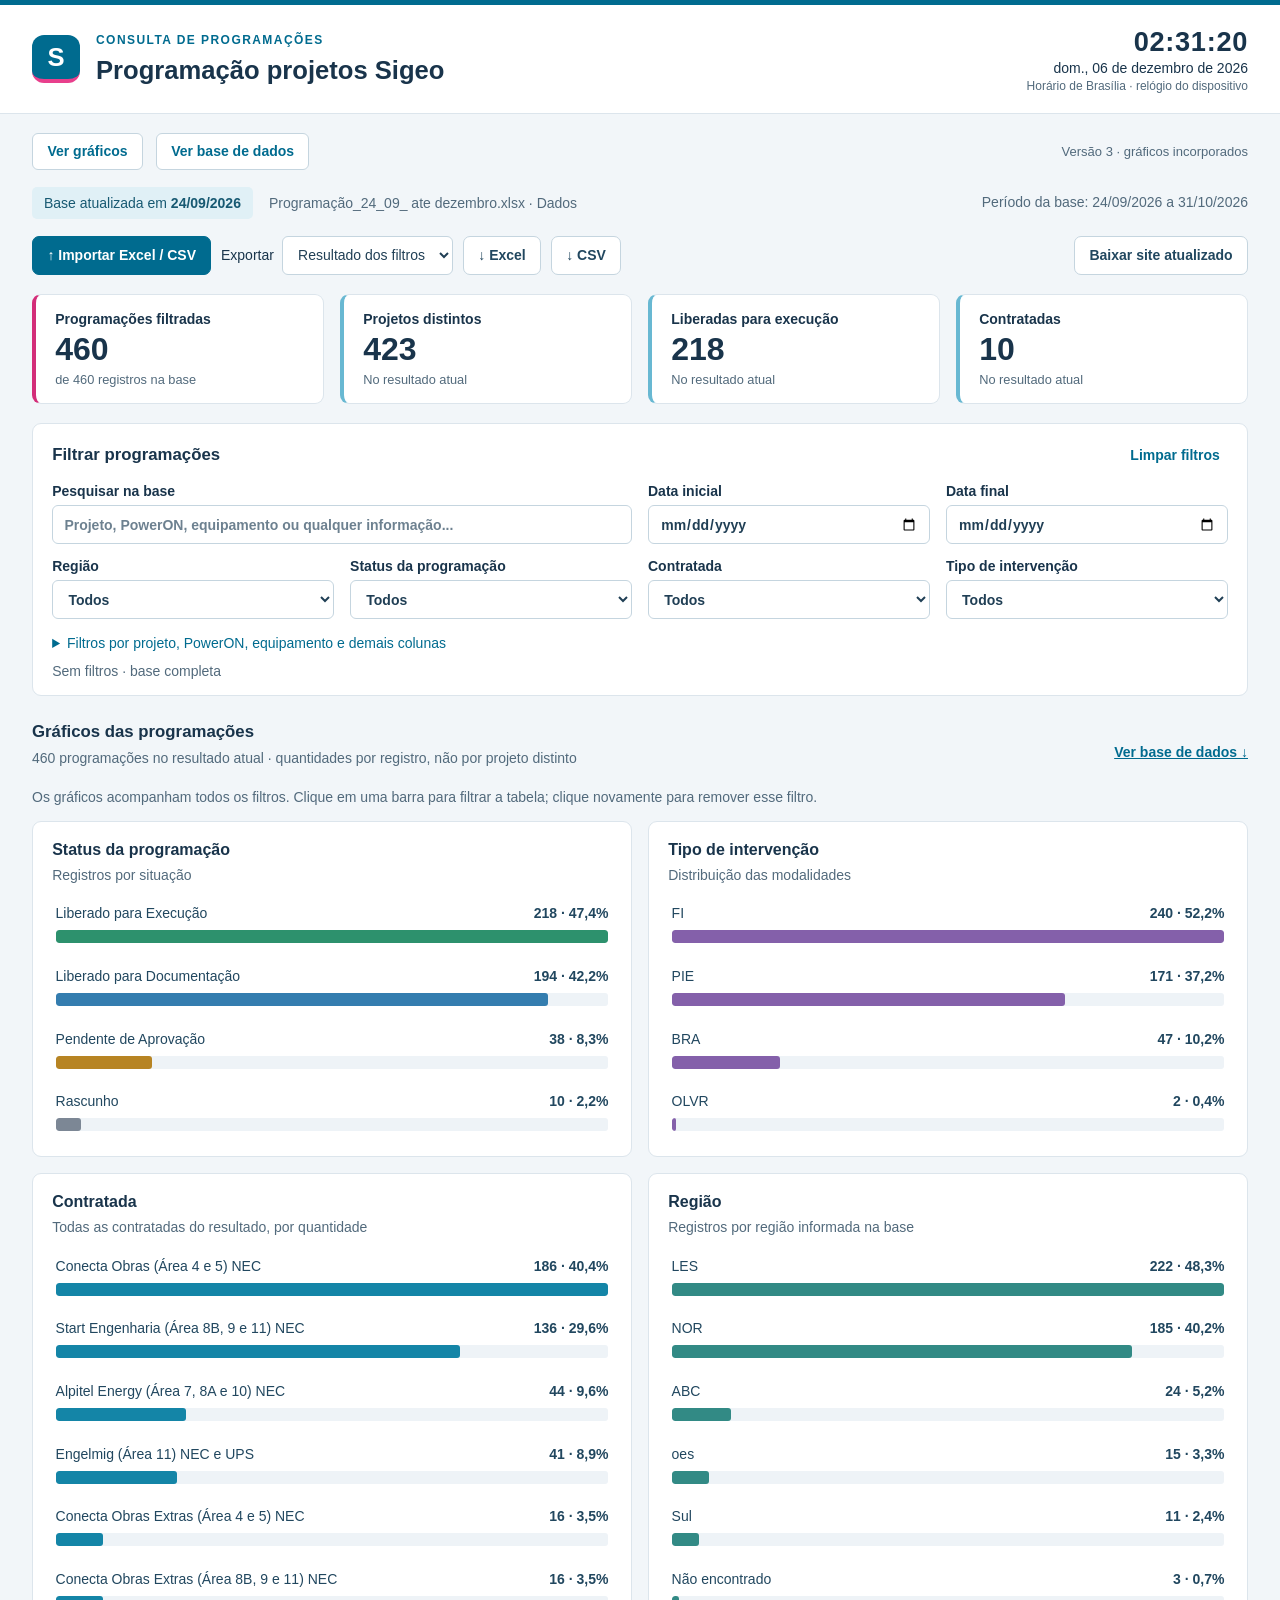
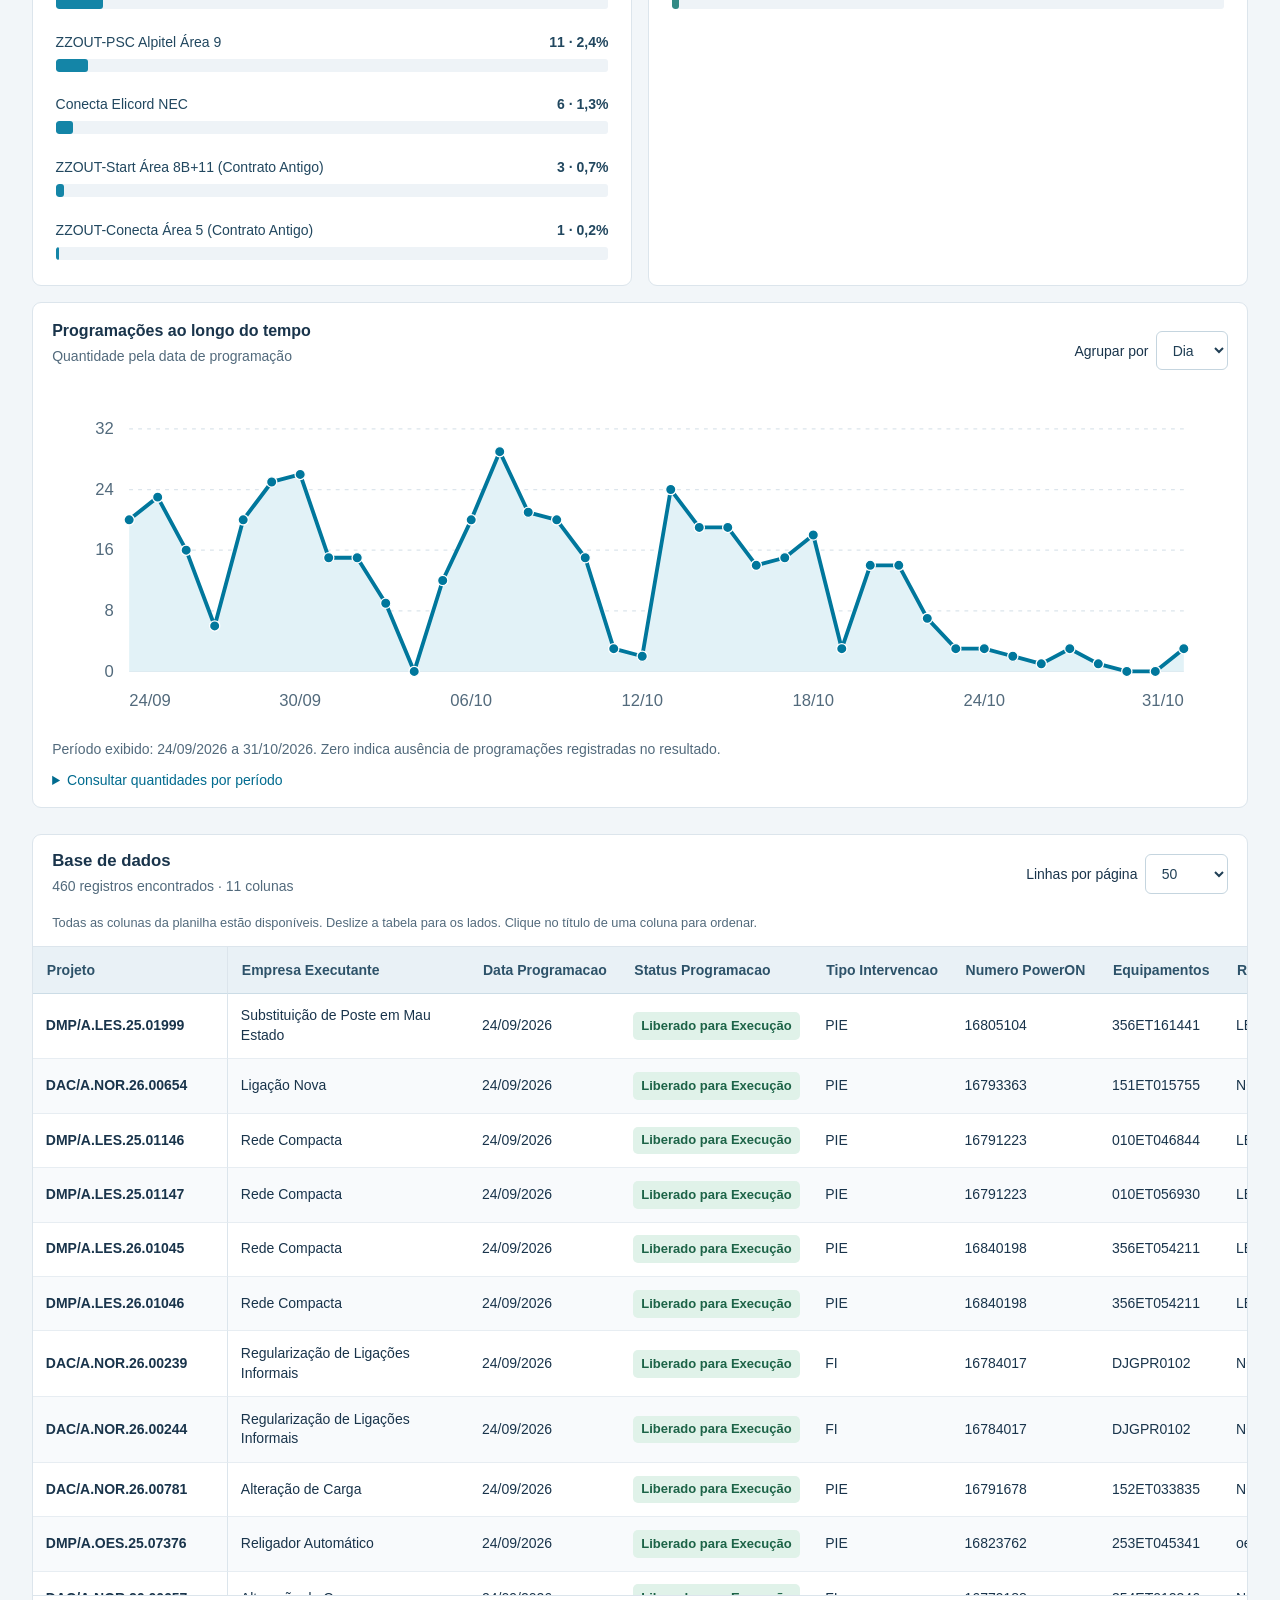
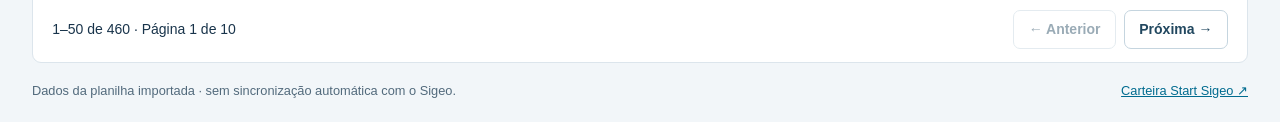
==== commit 22cb2bbd: "Add files via upload" ====
--- a/index.html
+++ b/index.html
@@ -1,78 +1,211 @@
 <!doctype html>
-<html lang="pt-BR"><head><meta charset="utf-8"><meta name="viewport" content="width=device-width,initial-scale=1"><title>Carteira de Projetos — Start Engenharia</title><meta name="description" content="Dashboard autossuficiente para análise da carteira Start Engenharia"><style>
-:root{--bg:#f4f7fb;--card:#fff;--text:#172033;--muted:#667085;--line:#dfe5ee;--accent:#1463ff;--accent2:#7b2cff;--ok:#07884a;--warn:#b36a00;--danger:#c62828;--shadow:0 10px 28px rgba(22,34,51,.08)}
-*{box-sizing:border-box}html{scroll-behavior:smooth}body{margin:0;font-family:Inter,Segoe UI,Arial,sans-serif;background:var(--bg);color:var(--text)}button,input,select{font:inherit}.topbar{position:sticky;top:0;z-index:20;background:#111827;color:white;padding:14px 20px;display:flex;justify-content:space-between;align-items:center;gap:16px;box-shadow:0 4px 18px rgba(0,0,0,.16)}.brand{display:flex;align-items:center;gap:14px}.logo{font-weight:900;letter-spacing:.5px;font-size:20px}.logo span{display:block;font-size:9px;font-weight:700;letter-spacing:2px}.title h1{font-size:18px;margin:0}.title p{font-size:12px;margin:3px 0 0;color:#cbd5e1}.shell{max-width:1500px;margin:0 auto;padding:18px}.card{background:var(--card);border:1px solid var(--line);border-radius:16px;box-shadow:var(--shadow);padding:16px;margin-bottom:16px}.privacy{font-size:13px;background:#eef5ff;border-left:4px solid var(--accent);padding:11px 14px;border-radius:10px;margin-bottom:16px}.toolbar{display:flex;flex-wrap:wrap;gap:8px;align-items:center}.btn{border:1px solid #cdd5e0;background:#fff;color:#1f2937;border-radius:10px;padding:9px 12px;cursor:pointer;font-weight:650}.btn:hover{border-color:#9eb2d0;background:#f8fafc}.btn.primary{background:var(--accent);border-color:var(--accent);color:white}.btn.dark{background:#1f2937;color:#fff;border-color:#1f2937}.fileBtn{position:relative;overflow:hidden}.fileBtn input{position:absolute;inset:0;opacity:0;cursor:pointer}.meta{margin-left:auto;display:flex;flex-wrap:wrap;gap:10px;font-size:12px;color:var(--muted)}.meta b{color:var(--text)}.sectionHead{display:flex;justify-content:space-between;align-items:flex-start;gap:16px;margin-bottom:12px}.sectionHead h2{font-size:17px;margin:0}.sectionHead p{font-size:12px;color:var(--muted);margin:4px 0 0}.toggle{display:flex;background:#eef2f7;border-radius:10px;padding:3px}.toggle button{border:0;background:transparent;padding:8px 10px;border-radius:8px;cursor:pointer;font-weight:700;color:#475467}.toggle button.active{background:#fff;color:var(--accent);box-shadow:0 2px 8px rgba(0,0,0,.08)}.filters{display:grid;grid-template-columns:repeat(6,minmax(150px,1fr));gap:10px}.filters label{font-size:11px;font-weight:700;color:#475467}.filters input,.filters select{width:100%;margin-top:5px;border:1px solid #d5dce7;border-radius:9px;padding:8px;background:#fff;color:#111827}.search{grid-column:span 2}.kpis{display:grid;grid-template-columns:repeat(6,minmax(150px,1fr));gap:12px;margin-bottom:16px}.kpi{background:#fff;border:1px solid var(--line);border-radius:14px;padding:14px;box-shadow:var(--shadow);min-height:100px}.kpi span{font-size:11px;color:var(--muted);font-weight:750;text-transform:uppercase;letter-spacing:.35px}.kpi strong{display:block;font-size:27px;margin-top:8px}.kpi small{font-size:11px;color:var(--muted)}.charts{display:grid;grid-template-columns:repeat(2,minmax(0,1fr));gap:16px;margin-bottom:16px}.chartCard{background:#fff;border:1px solid var(--line);border-radius:16px;padding:15px;box-shadow:var(--shadow);min-height:310px}.chartCard h3{font-size:15px;margin:0}.chartCard p{font-size:11px;color:var(--muted);margin:4px 0 12px}.barChart{display:flex;flex-direction:column;gap:7px}.barRow{display:grid;grid-template-columns:minmax(120px,1.2fr) minmax(160px,4fr) 55px;align-items:center;gap:8px;font-size:11px}.barLabel{overflow:hidden;text-overflow:ellipsis;white-space:nowrap}.barTrack{height:18px;background:#eef2f7;border-radius:9px;overflow:hidden;cursor:pointer}.barFill{height:100%;border-radius:9px;background:linear-gradient(90deg,var(--accent),var(--accent2));min-width:2px}.barValue{text-align:right;font-weight:750}.legend{display:flex;gap:12px;flex-wrap:wrap;font-size:10px;color:var(--muted);margin-bottom:10px}.dot{width:9px;height:9px;border-radius:3px;display:inline-block;margin-right:4px}.monthChart{display:flex;align-items:flex-end;gap:8px;height:225px;border-bottom:1px solid #dfe5ee;padding:0 4px}.monthCol{flex:1;min-width:20px;height:100%;display:flex;align-items:flex-end;justify-content:center;gap:2px;position:relative}.monthStack{width:72%;display:flex;flex-direction:column-reverse;border-radius:6px 6px 0 0;overflow:hidden;cursor:pointer}.segE{background:#16895b}.segC{background:#d14343}.segP{background:#d99020}.segO{background:#6b7b91}.monthLabel{position:absolute;bottom:-20px;font-size:9px;color:#667085;white-space:nowrap}.svgWrap{height:225px;overflow:hidden}.tabs{display:flex;gap:6px;flex-wrap:wrap;margin-bottom:10px}.tab{border:1px solid #d6dde8;background:#f8fafc;border-radius:9px;padding:7px 10px;cursor:pointer;font-size:12px;font-weight:700}.tab.active{background:#1f2937;color:#fff;border-color:#1f2937}.tableWrap{overflow:auto;border:1px solid var(--line);border-radius:12px;max-height:560px}table{border-collapse:collapse;width:100%;font-size:11px}th,td{padding:9px 10px;border-bottom:1px solid #edf0f4;text-align:left;white-space:nowrap}th{position:sticky;top:0;background:#f8fafc;z-index:2;font-size:10px;text-transform:uppercase;letter-spacing:.3px;color:#475467}tr:hover td{background:#f8fbff}.status{padding:4px 7px;border-radius:999px;font-weight:750;font-size:10px;display:inline-block}.status.executado{background:#e6f6ee;color:#087443}.status.cancelado{background:#fdecec;color:#ad2525}.status.parcial{background:#fff1db;color:#9a5b00}.status.pendente{background:#eef1f6;color:#556176}.status.liberado{background:#eaf2ff;color:#235dbc}.pager{display:flex;justify-content:space-between;align-items:center;margin-top:10px;font-size:12px;color:var(--muted)}.quality{display:grid;grid-template-columns:repeat(6,minmax(140px,1fr));gap:10px}.q{border:1px solid var(--line);border-radius:12px;padding:12px}.q b{display:block;font-size:20px}.q span{font-size:11px;color:var(--muted)}.alerts{display:grid;gap:8px}.alert{border-left:4px solid var(--warn);background:#fff8eb;padding:10px 12px;border-radius:8px;font-size:12px}.alert.critical{border-color:var(--danger);background:#fff0f0}.alert.ok{border-color:var(--ok);background:#eefaf4}.modalBack{display:none;position:fixed;inset:0;background:rgba(15,23,42,.58);z-index:50;align-items:center;justify-content:center;padding:20px}.modalBack.show{display:flex}.modal{background:white;border-radius:16px;max-width:980px;width:100%;max-height:86vh;overflow:auto;padding:18px}.modal h2{margin:0 0 10px}.close{float:right}.foot{padding:18px;text-align:center;color:#667085;font-size:11px}.notice{padding:10px 12px;border-radius:10px;background:#fff8df;border:1px solid #ecd58d;font-size:12px;margin-top:10px;display:none}.notice.show{display:block}.clickable{cursor:pointer;color:var(--accent);font-weight:700}
-@media(max-width:1050px){.filters{grid-template-columns:repeat(3,1fr)}.kpis{grid-template-columns:repeat(3,1fr)}.quality{grid-template-columns:repeat(3,1fr)}}
-@media(max-width:760px){.topbar{position:static;align-items:flex-start}.meta{margin-left:0}.shell{padding:10px}.filters{grid-template-columns:repeat(2,minmax(0,1fr))}.search{grid-column:span 2}.kpis{grid-template-columns:repeat(2,minmax(0,1fr))}.charts{grid-template-columns:1fr}.quality{grid-template-columns:repeat(2,1fr)}.sectionHead{flex-direction:column}.barRow{grid-template-columns:110px 1fr 42px}.toolbar .btn{flex:1 1 150px}.meta{width:100%}}
-@media(max-width:430px){.filters{grid-template-columns:1fr}.search{grid-column:span 1}.kpis{grid-template-columns:1fr 1fr}.kpi strong{font-size:22px}.title p{display:none}}
-</style></head>
+<html lang="pt-BR">
+<head>
+  <meta charset="utf-8"><meta name="viewport" content="width=device-width, initial-scale=1">
+  <title>Programação projetos Sigeo</title>
+  <meta name="description" content="Consulta das programações de projetos Sigeo com filtros e exportação da base de dados.">
+  <link rel="icon" type="image/svg+xml" href="data:image/svg+xml,%3Csvg xmlns='http://www.w3.org/2000/svg' viewBox='0 0 32 32'%3E%3Crect width='32' height='32' rx='7' fill='%2300678a'/%3E%3Cpath d='M8 10h16v15H8zM8 15h16M12 7v6M20 7v6' fill='none' stroke='white' stroke-width='2'/%3E%3C/svg%3E">
+  <style id="sigeo-styles">
+:root{font-family:Segoe UI,Arial,sans-serif;color:#19344b;background:#f2f6f9;font-size:16px;--blue:#006b8f;--line:#dce5ec;--muted:#526a7c;--pink:#d32d79}*{box-sizing:border-box}body{margin:0}button,input,select{font:inherit}button,a,input,select,summary{touch-action:manipulation}button{padding:.65rem .9rem;border:1px solid #c5d5df;border-radius:7px;background:#fff;color:#21475f;cursor:pointer;font-weight:600;font-size:.875rem}button:hover{background:#edf6fb;border-color:#7eaac0}button:disabled{opacity:.45;cursor:default}.primary{background:var(--blue);color:white;border-color:var(--blue)}.primary:hover{background:#005372;color:white}button:focus-visible,a:focus-visible,summary:focus-visible{outline:3px solid #ea87b4;outline-offset:3px}input:focus,select:focus{outline:2px solid #83c7de;border-color:var(--blue)}.topbar{background:white;border-top:5px solid var(--blue);border-bottom:1px solid var(--line);padding:1.3rem 2rem;display:flex;justify-content:space-between;align-items:center;gap:1rem}.brand{display:flex;align-items:center;gap:1rem}.brand-icon{background:var(--blue);color:white;font-size:1.6rem;font-weight:750;width:48px;height:48px;display:grid;place-items:center;border-radius:12px;border-bottom:4px solid #e83f8c;flex-shrink:0}.eyebrow{font-size:.75rem;letter-spacing:.12em;color:var(--blue);font-weight:700;margin:0 0 .35rem}h1{font-size:1.6rem;margin:0;font-weight:650;line-height:1.25}h2{font-size:1.05rem;margin:0}p{line-height:1.5}.clockbox{display:grid;text-align:right;gap:.15rem;flex-shrink:0}.clockbox time{font-size:1.7rem;font-weight:650;font-variant-numeric:tabular-nums;letter-spacing:.025em}.clockbox span{font-size:.875rem}.clockbox small{font-size:.75rem;color:var(--muted)}main{max-width:1800px;margin:auto;padding:1.15rem 2rem 1.5rem}.sourcebar{display:flex;align-items:center;justify-content:space-between;gap:1rem;font-size:.875rem}.sourcebar>div{display:flex;flex-wrap:wrap;align-items:center;gap:.6rem 1rem}#source{color:var(--muted);overflow-wrap:anywhere}.stamp{background:#e0f0f6;color:#175972;padding:.5rem .75rem;border-radius:5px;white-space:nowrap}.sourcebar p{margin:.4rem 0;color:var(--muted)}.toolbar{display:flex;justify-content:space-between;gap:1rem;flex-wrap:wrap;align-items:center;margin:1rem 0 1.2rem}.actions{display:flex;align-items:center;flex-wrap:wrap;gap:.6rem}.inline{display:flex;align-items:center;gap:.5rem;font-size:.875rem;font-weight:500}.inline select{width:auto}.metrics{display:grid;grid-template-columns:repeat(4,1fr);gap:1rem;margin-bottom:1.2rem}.metrics article{background:#fff;border:1px solid var(--line);border-radius:9px;padding:1rem 1.2rem;display:grid;gap:.25rem;border-left:4px solid #68b8d2}.metrics article:first-child{border-left-color:var(--pink)}.metrics article span{font-size:.875rem;font-weight:600}.metrics strong{font-size:2rem;font-weight:650;font-variant-numeric:tabular-nums}.metrics small{color:var(--muted);font-size:.8rem}.panel{border:1px solid var(--line);background:white;border-radius:9px;margin-bottom:1.2rem;overflow:hidden}.filters{padding:1rem 1.2rem}.section-title{display:flex;align-items:center;justify-content:space-between;gap:1rem;margin-bottom:.85rem}.quiet{border:0;color:var(--blue);padding:.4rem .5rem}.filtergrid{display:grid;grid-template-columns:repeat(4,minmax(0,1fr));gap:.85rem 1rem}label{display:grid;gap:.4rem;font-size:.875rem;font-weight:600;min-width:0}input,select{padding:.6rem .7rem;background:white;border:1px solid #c5d5df;color:#203f55;border-radius:6px;min-width:0;width:100%;font-size:.875rem;min-height:39px}input::placeholder{color:#6d8190}.search{grid-column:span 2}.morefilters{margin-top:1rem}.morefilters summary{font-size:.875rem;color:var(--blue);cursor:pointer}.morefilters .filtergrid{margin-top:1rem}.activefilters{font-size:.875rem;color:var(--muted);margin-top:.75rem;display:flex;gap:.4rem;flex-wrap:wrap}.chip{padding:.25rem .5rem;background:#eaf4f9;border-radius:4px;color:#285971}.tableheading{padding:1rem 1.2rem;margin:0}.tableheading p{font-size:.875rem;color:var(--muted);margin:.3rem 0 0}.tablehint{margin:0;padding:0 1.2rem .9rem;font-size:.8rem;color:var(--muted)}.table-scroll{overflow:auto;max-height:650px;min-height:180px;border-top:1px solid var(--line);border-bottom:1px solid var(--line)}table{border-collapse:separate;border-spacing:0;min-width:1850px;width:100%;font-size:.875rem;text-align:left}th{position:sticky;top:0;background:#e9f1f6;z-index:2;border-bottom:1px solid #cbdce6;white-space:nowrap;color:#2d5269}th button{border:0;border-radius:0;background:transparent;padding:.85rem .8rem;width:100%;text-align:left;font-size:.875rem;color:inherit}td{border-bottom:1px solid #e7edf2;padding:.8rem;white-space:pre-wrap;max-width:320px;min-width:105px;line-height:1.4;overflow-wrap:anywhere}tbody tr:nth-child(even){background:#f8fafc}tbody tr:hover{background:#eff8fc}th:first-child,td:first-child{position:sticky;left:0;min-width:195px;z-index:1;border-right:1px solid var(--line);background:#fff;font-weight:600}th:first-child{z-index:3;background:#e9f1f6}tbody tr:nth-child(even) td:first-child{background:#f8fafc}td:nth-child(3),td:nth-child(9),td:nth-child(10){white-space:nowrap}td:nth-child(2){min-width:220px}td:last-child{min-width:270px}.status-pill{display:inline-block;padding:.3rem .5rem;border-radius:5px;white-space:nowrap;font-size:.8125rem;font-weight:600}.st-execution{background:#e0f2e9;color:#1c6347}.st-doc{background:#e2effb;color:#225b83}.st-pending{background:#fff1d2;color:#7a5415}.st-draft{background:#edf0f4;color:#535f6c}.pagination{display:flex;justify-content:space-between;align-items:center;padding:.85rem 1.2rem;gap:1rem;font-size:.875rem}.pagination>div{display:flex;gap:.5rem}footer{display:flex;justify-content:space-between;gap:1rem;font-size:.8rem;color:var(--muted)}a{color:var(--blue)}dialog{border:1px solid var(--line);border-radius:12px;width:590px;max-width:calc(100% - 2rem);padding:1.5rem;color:#19344b;box-shadow:0 20px 90px #102a4340}dialog::backdrop{background:#102a4380}dialog label{margin:1rem 0}dialog p{font-size:.875rem}.help{background:#edf6fb;padding:.8rem;border-radius:6px}.dialogactions{display:flex;justify-content:flex-end;gap:.7rem;margin-top:1.2rem}#toast{position:fixed;bottom:1.5rem;left:50%;transform:translateX(-50%);background:#163b52;color:white;border-radius:8px;padding:1rem 1.3rem;box-shadow:0 5px 25px #0003;z-index:10;max-width:90vw;font-size:.875rem}#toast.error{background:#8c2b3e}[hidden]{display:none!important}.empty{text-align:center;padding:3rem;color:var(--muted)}@media(min-width:1700px){.filtergrid{grid-template-columns:repeat(4,minmax(0,1fr))}}@media(max-width:950px){.topbar{padding:1.2rem}main{padding:1rem}.topbar h1{font-size:1.25rem}.metrics{gap:.6rem}.metrics article{padding:.85rem}.filtergrid{grid-template-columns:repeat(2,minmax(0,1fr))}.sourcebar{align-items:flex-start;flex-direction:column;gap:.3rem}.toolbar{align-items:flex-start}.clockbox small{max-width:160px}.tableheading{flex-wrap:wrap}}@media(max-width:600px){.topbar{align-items:flex-start;flex-direction:column}.clockbox{text-align:left;grid-template-columns:auto 1fr;align-items:center;gap:.3rem .8rem}.clockbox time{font-size:1.35rem}.clockbox small{grid-column:span 2;max-width:none}.metrics{grid-template-columns:repeat(2,1fr)}.metrics strong{font-size:1.6rem}.brand-icon{width:40px;height:40px}.filtergrid{grid-template-columns:1fr}.search{grid-column:auto}.toolbar>.actions{width:100%}.actions .inline{flex-basis:100%}.actions .inline select{flex:1}.pagination{flex-direction:column;align-items:flex-start}footer{flex-direction:column}.stamp{white-space:normal}h1{overflow-wrap:anywhere}.table-scroll{max-height:560px}}
+/* Gráficos */
+html{scroll-behavior:smooth}.chart-section{margin:1.6rem 0}.chart-section>.section-title{margin-bottom:.3rem}.chart-description{font-size:.875rem;color:var(--muted);margin:.35rem 0 .8rem;line-height:1.5}.table-link{font-size:.875rem;font-weight:600;white-space:nowrap}.chart-grid{display:grid;grid-template-columns:repeat(2,minmax(0,1fr));gap:1rem}.chart-card{padding:1.2rem;margin:0;min-width:0}.chart-card h3{font-size:1rem;margin:0}.bar-chart{display:grid;gap:.75rem;align-content:start}.chart-bar-button{display:grid;gap:.45rem;width:100%;text-align:left;padding:.3rem .15rem;border:1px solid transparent;border-radius:5px;background:transparent;font-weight:400}.chart-bar-button:hover{background:#f0f7fa;border-color:#c5dce7}.chart-bar-heading{display:flex;align-items:baseline;justify-content:space-between;gap:.6rem}.chart-bar-label{font-size:.875rem;line-height:1.35;overflow-wrap:anywhere}.chart-bar-number{font-size:.875rem;font-weight:650;white-space:nowrap;font-variant-numeric:tabular-nums}.chart-bar-track{display:block;width:100%;height:13px;background:#eef3f7;border-radius:3px;overflow:hidden}.chart-bar-fill{height:100%;display:block;border-radius:3px}.timeline-card{grid-column:1/-1}.timeline-scroll{overflow-x:auto;width:100%}.timeline-scroll svg{display:block;width:100%;min-width:620px;height:auto;max-height:340px;font-family:Segoe UI,Arial,sans-serif}.chart-empty{min-height:90px;display:grid;place-items:center;color:var(--muted);font-size:.875rem}.timeline-values summary{font-size:.875rem;cursor:pointer;color:var(--blue)}.timeline-value-grid{display:grid;grid-template-columns:repeat(auto-fill,minmax(160px,1fr));gap:.5rem;margin-top:.8rem}.timeline-value{display:flex;justify-content:space-between;gap:.5rem;padding:.6rem .8rem;background:#f4f8fb;border-radius:4px;font-size:.875rem}.timeline-value strong{font-variant-numeric:tabular-nums}#dataPanel{scroll-margin-top:1rem}@media(max-width:700px){.chart-grid{grid-template-columns:1fr}.timeline-card{grid-column:auto}.chart-card{padding:1rem}.chart-card .section-title{flex-wrap:wrap}.chart-section>.section-title{align-items:flex-start;flex-wrap:wrap}.chart-bar-heading{gap:.5rem}.chart-bar-number{font-size:.8125rem}}@media(prefers-reduced-motion:reduce){html{scroll-behavior:auto}}
+
+.view-links{display:flex;gap:.8rem;flex-wrap:wrap;align-items:center;margin-bottom:1rem;font-size:.875rem}.view-links a{display:inline-block;background:#fff;border:1px solid #c5d5df;border-radius:6px;padding:.6rem .9rem;text-decoration:none;font-weight:600}.view-links span{margin-left:auto;color:#526a7c;font-size:.8125rem}.load-warning{background:#fff0db;color:#7b4914;border:1px solid #e6c58e;border-radius:6px;padding:.8rem;margin-bottom:1rem}#chartsSection{scroll-margin-top:1rem}
+
+</style>
+  
+</head>
 <body>
-<header class="topbar"><div class="brand"><div class="logo">ENEL<span>BRASIL</span></div><div class="title"><h1>Carteira de Projetos — Start Engenharia</h1><p>Gestão de Programações, Intervenções e Desempenho Operacional</p></div></div><button id="fullscreen" class="btn dark">Tela cheia</button></header>
-<main class="shell">
-<div class="privacy"><b>Privacidade:</b> a base incorporada e os arquivos importados são processados localmente no navegador.</div>
-<section class="card"><div class="toolbar"><label class="btn primary fileBtn">Importar Excel / CSV<input id="fileInput" type="file" accept=".xlsx,.xls,.csv"></label><button id="exportCsv" class="btn">Exportar consulta CSV</button><button id="exportXlsx" class="btn">Exportar consulta XLSX</button><button id="exportAllCsv" class="btn">Baixar base atual CSV</button><button id="restore" class="btn">Restaurar base incorporada</button><div class="meta"><span><b>Arquivo:</b> <span id="fileName">—</span></span><span><b>Registros:</b> <span id="recordCount">0</span></span><span><b>Projetos:</b> <span id="uniqueCount">0</span></span><span><b>Atualização:</b> <span id="lastUpdate">—</span></span></div></div><div id="notice" class="notice"></div></section>
-<section class="card"><div class="sectionHead"><div><h2>Modo de análise</h2><p>Use o histórico completo ou somente o registro mais recente de cada projeto.</p></div><div class="toggle"><button class="modeBtn active" data-mode="history">Histórico</button><button class="modeBtn" data-mode="latest">Último status por projeto</button></div></div><small id="modeLabel">Histórico de programações</small></section>
-<section class="card"><div class="sectionHead"><div><h2>Filtros interativos</h2><p>Todos os indicadores, gráficos e tabelas são recalculados pelo mesmo recorte.</p></div><button id="clearFilters" class="btn">Limpar filtros</button></div><div class="filters"><label>Data inicial<input id="fStart" type="date"></label><label>Data final<input id="fEnd" type="date"></label><label>Mês<select id="fMonth"><option value="">Todos</option><option value="01">Janeiro</option><option value="02">Fevereiro</option><option value="03">Março</option><option value="04">Abril</option><option value="05">Maio</option><option value="06">Junho</option><option value="07">Julho</option><option value="08">Agosto</option><option value="09">Setembro</option><option value="10">Outubro</option><option value="11">Novembro</option><option value="12">Dezembro</option></select></label><label>Ano<select id="fYear"><option value="">Todos</option></select></label><label>Status<select id="fStatus"><option value="">Todos</option></select></label><label>Tipo de intervenção<select id="fType"><option value="">Todos</option></select></label><label>Descrição<select id="fDesc"><option value="">Todas</option></select></label><label>Contratada<select id="fContract"><option value="">Todas</option></select></label><label>Power On<input id="fPower" placeholder="Número Power On"></label><label class="search">Busca geral<input id="fSearch" placeholder="Projeto, descrição, equipamento, status..."></label></div></section>
-<section class="kpis"><article class="kpi"><span>Total projetos</span><strong id="kProjects">0</strong><small>projetos únicos no recorte</small></article><article class="kpi"><span>Registros</span><strong id="kRows">0</strong><small>programações/linhas</small></article><article class="kpi"><span>Executados</span><strong id="kExec">0</strong><small id="kRate">0%</small></article><article class="kpi"><span>Cancelados</span><strong id="kCancel">0</strong><small>no recorte atual</small></article><article class="kpi"><span>Parciais</span><strong id="kPartial">0</strong><small>execução parcial</small></article><article class="kpi"><span>Pendentes</span><strong id="kPending">0</strong><small>aprovação/pendência</small></article><article class="kpi"><span>Liberados</span><strong id="kReleased">0</strong><small>status liberado</small></article><article class="kpi"><span>Projetos 2+ programações</span><strong id="kMulti">0</strong><small>histórico total</small></article></section>
-<section class="card"><div class="sectionHead"><div><h2>Resultado da consulta</h2><p id="resultSummary"></p></div></div></section>
-<section class="charts"><article class="chartCard"><h3>Status de programação</h3><p>Quantidade por status; clique na barra para filtrar.</p><div id="statusChart"></div></article><article class="chartCard"><h3>Evolução mensal</h3><p>Executado, cancelado, parcial e outros por mês.</p><div id="monthChart"></div></article><article class="chartCard"><h3>Tipo de intervenção</h3><p>Distribuição por modalidade/tipo da programação.</p><div id="typeChart"></div></article><article class="chartCard"><h3>Top projetos com mais programações</h3><p>Projetos com maior reincidência no recorte.</p><div id="reprogramChart"></div></article><article class="chartCard"><h3>Descrição do projeto</h3><p>Top 10 descrições com maior volume.</p><div id="descChart"></div></article><article class="chartCard"><h3>Pontos de atenção</h3><p>Alertas calculados automaticamente na base.</p><div id="alerts" class="alerts"></div></article></section>
-<section class="card"><div class="sectionHead"><div><h2>Qualidade da base</h2><p>Completude e consistência dos dados incorporados.</p></div></div><div id="qualityGrid" class="quality"></div></section>
-<section class="card"><div class="sectionHead"><div><h2>Tabelas dinâmicas</h2><p>Resumos gerenciais derivados do mesmo filtro.</p></div></div><div class="tabs"><button class="tab active" data-tab="status">Status</button><button class="tab" data-tab="type">Tipo de intervenção</button><button class="tab" data-tab="desc">Descrição</button><button class="tab" data-tab="monthly">Mensal</button><button class="tab" data-tab="projects">Programações por projeto</button></div><div class="tableWrap"><table><thead id="analyticHead"></thead><tbody id="analyticBody"></tbody></table></div></section>
-<section class="card"><div class="sectionHead"><div><h2>Base completa / consulta</h2><p>Clique no número do projeto para visualizar o histórico completo.</p></div></div><div class="toolbar"><label>Registros por página <select id="pageSize"><option>25</option><option selected>50</option><option>100</option><option>250</option></select></label><span id="tableInfo"></span></div><div class="tableWrap"><table><thead id="dataHead"></thead><tbody id="dataBody"></tbody></table></div><div class="pager"><button id="prev" class="btn">Anterior</button><span id="pageInfo">Página 1 de 1</span><button id="next" class="btn">Próxima</button></div></section>
-</main><div class="foot">Dashboard Start Engenharia — arquivo único, pronto para abrir no navegador e publicar no GitHub Pages.</div>
-<div id="modalBack" class="modalBack"><div class="modal"><button id="modalClose" class="btn close">Fechar</button><h2 id="modalTitle">Histórico</h2><div id="modalBody"></div></div></div>
-<script>
-const DEFAULT_DATA = [{"Projeto":"DAC/A.LES.25.00635","Descrição do Projeto":"Remoção de Poste","Data Programacao":"2026-01-02","Status Programacao":"Executado","Tipo Intervencao":"PIE","Numero PowerON":"15547872","Equipamentos":"356ET062926","Horario Inicio":"10:00","Horario Fim":"15:00","Contratada":"Start Engenharia (Área 8B, 9  e 11) NEC"},{"Projeto":"DAC/A.LES.25.00850","Descrição do Projeto":"Ligação Nova","Data Programacao":"2026-01-06","Status Programacao":"Cancelado","Tipo Intervencao":"PIE","Numero PowerON":"CANCELADO","Equipamentos":"352ET092586","Horario Inicio":"00:30","Horario Fim":"04:30","Contratada":"Start Engenharia (Área 8B, 9  e 11) NEC"},{"Projeto":"DAC/A.LES.24.00005","Descrição do Projeto":"Ligação Nova","Data Programacao":"2026-01-06","Status Programacao":"Cancelado","Tipo Intervencao":"PIE","Numero PowerON":"RESOLVIDO","Equipamentos":"356BF054928","Horario Inicio":"10:00","Horario Fim":"14:00","Contratada":"Start Engenharia (Área 8B, 9  e 11) NEC"},{"Projeto":"DAC/A.LES.25.00878","Descrição do Projeto":"Remoção de Poste","Data Programacao":"2026-01-06","Status Programacao":"Cancelado","Tipo Intervencao":"PIE","Numero PowerON":"15568799","Equipamentos":"353ET035528","Horario Inicio":"10:00","Horario Fim":"15:00","Contratada":"Start Engenharia (Área 8B, 9  e 11) NEC"},{"Projeto":"DAC/A.LES.25.00950","Descrição do Projeto":"Ligação Provisória","Data Programacao":"2026-01-08","Status Programacao":"Cancelado","Tipo Intervencao":"PIE","Numero PowerON":"15594087","Equipamentos":"353ET002932","Horario Inicio":"00:45","Horario Fim":"04:45","Contratada":"Start Engenharia (Área 8B, 9  e 11) NEC"},{"Projeto":"DAC/A.LES.25.01012","Descrição do Projeto":"Remoção de Poste","Data Programacao":"2026-01-08","Status Programacao":"Executado","Tipo Intervencao":"FI","Numero PowerON":"15566295","Equipamentos":"010ET220707","Horario Inicio":"23:45","Horario Fim":"04:45","Contratada":"Start Engenharia (Área 8B, 9  e 11) NEC"},{"Projeto":"DAC/A.LES.25.00859","Descrição do Projeto":"Migração para Média Tensão","Data Programacao":"2026-01-06","Status Programacao":"Cancelado","Tipo Intervencao":"FI","Numero PowerON":"CANCELADO","Equipamentos":"356ET163015","Horario Inicio":"10:00","Horario Fim":"14:00","Contratada":"Start Engenharia (Área 8B, 9  e 11) NEC"},{"Projeto":"DAC/A.LES.25.00939","Descrição do Projeto":"Remoção de Poste","Data Programacao":"2026-01-03","Status Programacao":"Executado","Tipo Intervencao":"FI","Numero PowerON":"15529876","Equipamentos":"353ET055110","Horario Inicio":"09:30","Horario Fim":"14:30","Contratada":"Start Engenharia (Área 8B, 9  e 11) NEC"},{"Projeto":"DAC/A.LES.25.00984","Descrição do Projeto":"Ligação Nova","Data Programacao":"2026-01-02","Status Programacao":"Executado Parcial","Tipo Intervencao":"BRA","Numero PowerON":"15547993","Equipamentos":"352ET161085","Horario Inicio":"09:30","Horario Fim":"12:30","Contratada":"Start Engenharia (Área 8B, 9  e 11) NEC"},{"Projeto":"DAC/A.LES.25.00859","Descrição do Projeto":"Migração para Média Tensão","Data Programacao":"2026-01-02","Status Programacao":"Executado Parcial","Tipo Intervencao":"BRA","Numero PowerON":"15592589","Equipamentos":"356ET163198","Horario Inicio":"13:00","Horario Fim":"16:00","Contratada":"Start Engenharia (Área 8B, 9  e 11) NEC"},{"Projeto":"DAC/A.LES.25.00943","Descrição do Projeto":"Alteração de Carga","Data Programacao":"2026-01-03","Status Programacao":"Executado Parcial","Tipo Intervencao":"FI","Numero PowerON":"15528502","Equipamentos":"015ET004710","Horario Inicio":"09:30","Horario Fim":"13:30","Contratada":"Start Engenharia (Área 8B, 9  e 11) NEC"},{"Projeto":"DAC/A.LES.25.00538","Descrição do Projeto":"Ligação Nova","Data Programacao":"2026-01-02","Status Programacao":"Cancelado","Tipo Intervencao":"FI","Numero PowerON":"15526511","Equipamentos":"ET-004346","Horario Inicio":"23:50","Horario Fim":"03:50","Contratada":"Start Engenharia (Área 8B, 9  e 11) NEC"},{"Projeto":"DAC/A.LES.25.00984","Descrição do Projeto":"Ligação Nova","Data Programacao":"2026-01-02","Status Programacao":"Executado Parcial","Tipo Intervencao":"OLVR","Numero PowerON":"","Equipamentos":"352ET042726","Horario Inicio":"10:00","Horario Fim":"16:00","Contratada":"Start Engenharia (Área 8B, 9  e 11) NEC"},{"Projeto":"DAC/A.LES.25.01029","Descrição do Projeto":"Remoção de Poste","Data Programacao":"2026-01-03","Status Programacao":"Executado","Tipo Intervencao":"FI","Numero PowerON":"15536233","Equipamentos":"015ET079086","Horario Inicio":"10:00","Horario Fim":"14:00","Contratada":"Start Engenharia (Área 8B, 9  e 11) NEC"},{"Projeto":"DAC/A.LES.24.00910","Descrição do Projeto":"Ligação Nova","Data Programacao":"2026-01-05","Status Programacao":"Cancelado","Tipo Intervencao":"FI","Numero PowerON":"15598559","Equipamentos":"353ET029621","Horario Inicio":"10:00","Horario Fim":"14:00","Contratada":"Start Engenharia (Área 8B, 9  e 11) NEC"},{"Projeto":"DAC/A.LES.25.00984","Descrição do Projeto":"Ligação Nova","Data Programacao":"2026-01-05","Status Programacao":"Executado Parcial","Tipo Intervencao":"FI","Numero PowerON":"15560315","Equipamentos":"352ET161085","Horario Inicio":"10:00","Horario Fim":"15:00","Contratada":"Start Engenharia (Área 8B, 9  e 11) NEC"},{"Projeto":"DAC/A.LES.25.00859","Descrição do Projeto":"Migração para Média Tensão","Data Programacao":"2026-01-02","Status Programacao":"Executado Parcial","Tipo Intervencao":"OLVR","Numero PowerON":"","Equipamentos":"356ET011378","Horario Inicio":"10:00","Horario Fim":"16:00","Contratada":"Start Engenharia (Área 8B, 9  e 11) NEC"},{"Projeto":"DAC/A.LES.25.00091","Descrição do Projeto":"Alteração de Carga","Data Programacao":"2026-01-05","Status Programacao":"Executado Parcial","Tipo Intervencao":"FI","Numero PowerON":"15538907","Equipamentos":"010ET220820","Horario Inicio":"10:00","Horario Fim":"15:00","Contratada":"Start Engenharia (Área 8B, 9  e 11) NEC"},{"Projeto":"DAC/A.LES.25.00963","Descrição do Projeto":"Alteração de Carga","Data Programacao":"2026-01-09","Status Programacao":"Executado Parcial","Tipo Intervencao":"FI","Numero PowerON":"15595985","Equipamentos":"353ET082241","Horario Inicio":"10:00","Horario Fim":"14:00","Contratada":"Start Engenharia (Área 8B, 9  e 11) NEC"},{"Projeto":"DAC/A.LES.25.00259","Descrição do Projeto":"Ligação Nova","Data Programacao":"2026-01-09","Status Programacao":"Executado Parcial","Tipo Intervencao":"PIE","Numero PowerON":"15597073","Equipamentos":"356ET043249","Horario Inicio":"10:00","Horario Fim":"15:00","Contratada":"Start Engenharia (Área 8B, 9  e 11) NEC"},{"Projeto":"DAC/A.LES.22.00853","Descrição do Projeto":"Remoção de Poste","Data Programacao":"2026-01-07","Status Programacao":"Executado","Tipo Intervencao":"FI","Numero PowerON":"15567018","Equipamentos":"356BF036777","Horario Inicio":"10:00","Horario Fim":"14:00","Contratada":"Start Engenharia (Área 8B, 9  e 11) NEC"},{"Projeto":"DAC/A.LES.25.00715","Descrição do Projeto":"Ligação Provisória","Data Programacao":"2026-01-07","Status Programacao":"Executado Parcial","Tipo Intervencao":"FI","Numero PowerON":"15566119","Equipamentos":"356ET006973","Horario Inicio":"10:00","Horario Fim":"14:00","Contratada":"Start Engenharia (Área 8B, 9  e 11) NEC"},{"Projeto":"DAC/A.LES.24.00988","Descrição do Projeto":"Ligação Nova","Data Programacao":"2026-01-07","Status Programacao":"Cancelado","Tipo Intervencao":"FI","Numero PowerON":"","Equipamentos":"010ET051047","Horario Inicio":"10:00","Horario Fim":"14:00","Contratada":"Start Engenharia (Área 8B, 9  e 11) NEC"},{"Projeto":"DAC/A.LES.22.00853","Descrição do Projeto":"Remoção de Poste","Data Programacao":"2026-01-03","Status Programacao":"Cancelado","Tipo Intervencao":"OLVR","Numero PowerON":"","Equipamentos":"356ET033868","Horario Inicio":"13:00","Horario Fim":"17:00","Contratada":"Start Engenharia (Área 8B, 9  e 11) NEC"},{"Projeto":"DAC/A.LES.22.00853","Descrição do Projeto":"Remoção de Poste","Data Programacao":"2026-01-06","Status Programacao":"Executado","Tipo Intervencao":"OLVR","Numero PowerON":"","Equipamentos":"356ET033868","Horario Inicio":"10:00","Horario Fim":"16:00","Contratada":"Start Engenharia (Área 8B, 9  e 11) NEC"},{"Projeto":"DAC/A.LES.24.01034","Descrição do Projeto":"Regularização de Ligações Informais","Data Programacao":"2026-01-08","Status Programacao":"Executado","Tipo Intervencao":"FI","Numero PowerON":"15566429","Equipamentos":"010ET029097","Horario Inicio":"10:00","Horario Fim":"14:00","Contratada":"Start Engenharia (Área 8B, 9  e 11) NEC"},{"Projeto":"DAC/A.LES.25.00994","Descrição do Projeto":"Ligação Nova","Data Programacao":"2026-01-05","Status Programacao":"Cancelado","Tipo Intervencao":"FI","Numero PowerON":"15560315","Equipamentos":"352ET161085","Horario Inicio":"10:00","Horario Fim":"15:00","Contratada":"Start Engenharia (Área 8B, 9  e 11) NEC"},{"Projeto":"DAC/A.LES.25.00701","Descrição do Projeto":"Ligação Nova","Data Programacao":"2026-01-07","Status Programacao":"Executado","Tipo Intervencao":"FI","Numero PowerON":"15555783","Equipamentos":"3217863","Horario Inicio":"00:30","Horario Fim":"04:30","Contratada":"Start Engenharia (Área 8B, 9  e 11) NEC"},{"Projeto":"DAC/A.LES.25.00732","Descrição do Projeto":"Remoção de Poste","Data Programacao":"2026-01-12","Status Programacao":"Executado","Tipo Intervencao":"PIE","Numero PowerON":"15627309","Equipamentos":"356ET013237","Horario Inicio":"23:50","Horario Fim":"04:50","Contratada":"Start Engenharia (Área 8B, 9  e 11) NEC"},{"Projeto":"DAC/A.LES.23.01065","Descrição do Projeto":"Ligação Nova","Data Programacao":"2026-01-10","Status Programacao":"Cancelado","Tipo Intervencao":"FI","Numero PowerON":"15626886","Equipamentos":"356ET054440","Horario Inicio":"10:00","Horario Fim":"14:00","Contratada":"Start Engenharia (Área 8B, 9  e 11) NEC"},{"Projeto":"DAC/A.LES.25.00942","Descrição do Projeto":"Alteração de Carga","Data Programacao":"2026-01-08","Status Programacao":"Executado","Tipo Intervencao":"FI","Numero PowerON":"15570581","Equipamentos":"010ET039639","Horario Inicio":"10:00","Horario Fim":"15:00","Contratada":"Start Engenharia (Área 8B, 9  e 11) NEC"},{"Projeto":"DAC/A.LES.23.01065","Descrição do Projeto":"Ligação Nova","Data Programacao":"2026-01-08","Status Programacao":"Executado Parcial","Tipo Intervencao":"OLVR","Numero PowerON":"","Equipamentos":"356ET054440","Horario Inicio":"10:00","Horario Fim":"16:00","Contratada":"Start Engenharia (Área 8B, 9  e 11) NEC"},{"Projeto":"DAC/A.LES.25.00695","Descrição do Projeto":"Ligação Nova","Data Programacao":"2026-01-10","Status Programacao":"Executado Parcial","Tipo Intervencao":"PIE","Numero PowerON":"15626044","Equipamentos":"353ET005194","Horario Inicio":"10:00","Horario Fim":"14:00","Contratada":"Start Engenharia (Área 8B, 9  e 11) NEC"},{"Projeto":"DAC/A.LES.25.00729","Descrição do Projeto":"Ligação Nova","Data Programacao":"2026-01-10","Status Programacao":"Executado Parcial","Tipo Intervencao":"FI","Numero PowerON":"15598326","Equipamentos":"356ET161729","Horario Inicio":"10:00","Horario Fim":"15:00","Contratada":"Start Engenharia (Área 8B, 9  e 11) NEC"},{"Projeto":"DAC/A.LES.25.00711","Descrição do Projeto":"Remoção de Poste","Data Programacao":"2026-01-08","Status Programacao":"Executado","Tipo Intervencao":"FI","Numero PowerON":"15566816","Equipamentos":"020ET004828","Horario Inicio":"10:00","Horario Fim":"15:00","Contratada":"Start Engenharia (Área 8B, 9  e 11) NEC"},{"Projeto":"DAC/A.LES.25.00898","Descrição do Projeto":"Ligação Nova","Data Programacao":"2026-01-09","Status Programacao":"Executado","Tipo Intervencao":"FI","Numero PowerON":"15596126","Equipamentos":"356BF054948","Horario Inicio":"10:00","Horario Fim":"14:00","Contratada":"Start Engenharia (Área 8B, 9  e 11) NEC"},{"Projeto":"DAC/A.LES.25.00799","Descrição do Projeto":"Remoção de Poste","Data Programacao":"2026-01-09","Status Programacao":"Executado","Tipo Intervencao":"FI","Numero PowerON":"15595899","Equipamentos":"353ET028186","Horario Inicio":"09:30","Horario Fim":"13:30","Contratada":"Start Engenharia (Área 8B, 9  e 11) NEC"},{"Projeto":"DAC/A.LES.25.00671","Descrição do Projeto":"Remoção de Poste","Data Programacao":"2026-01-09","Status Programacao":"Executado","Tipo Intervencao":"FI","Numero PowerON":"15596104","Equipamentos":"356ET163143","Horario Inicio":"11:00","Horario Fim":"15:00","Contratada":"Start Engenharia (Área 8B, 9  e 11) NEC"},{"Projeto":"DAC/A.LES.25.00700","Descrição do Projeto":"Alteração de Carga","Data Programacao":"2026-01-09","Status Programacao":"Executado Parcial","Tipo Intervencao":"FI","Numero PowerON":"15595873","Equipamentos":"353ET016537","Horario Inicio":"23:00","Horario Fim":"03:00","Contratada":"Start Engenharia (Área 8B, 9  e 11) NEC"},{"Projeto":"DAC/A.LES.25.00313","Descrição do Projeto":"Ligação Nova","Data Programacao":"2026-01-08","Status Programacao":"Cancelado","Tipo Intervencao":"FI","Numero PowerON":"15592041","Equipamentos":"353ET043353","Horario Inicio":"10:00","Horario Fim":"14:00","Contratada":"ZZOUT-Start Área 8B+11 (Contrato Antigo)"},{"Projeto":"DAC/A.LES.24.00146","Descrição do Projeto":"Alteração de Carga","Data Programacao":"2026-01-13","Status Programacao":"Cancelado","Tipo Intervencao":"FI","Numero PowerON":"15620614","Equipamentos":"352BF057819","Horario Inicio":"10:00","Horario Fim":"13:00","Contratada":"Start Engenharia (Área 8B, 9  e 11) NEC"},{"Projeto":"DAC/A.LES.25.00141","Descrição do Projeto":"Afastamento de Rede (Clientes)","Data Programacao":"2026-01-14","Status Programacao":"Cancelado","Tipo Intervencao":"PIE","Numero PowerON":"Cancelado","Equipamentos":"020ET228935","Horario Inicio":"10:00","Horario Fim":"14:00","Contratada":"Start Engenharia (Área 8B, 9  e 11) NEC"},{"Projeto":"DAC/A.LES.25.00882","Descrição do Projeto":"Ligação Nova BT  Universalização","Data Programacao":"2026-01-08","Status Programacao":"Executado","Tipo Intervencao":"FI","Numero PowerON":"15592309","Equipamentos":"356ET093560","Horario Inicio":"10:00","Horario Fim":"14:00","Contratada":"Start Engenharia (Área 8B, 9  e 11) NEC"},{"Projeto":"DAC/A.LES.24.00649","Descrição do Projeto":"Ligação Nova","Data Programacao":"2026-01-13","Status Programacao":"Cancelado","Tipo Intervencao":"FI","Numero PowerON":"15621037","Equipamentos":"353ET029619","Horario Inicio":"10:00","Horario Fim":"14:00","Contratada":"Start Engenharia (Área 8B, 9  e 11) NEC"},{"Projeto":"DAC/A.LES.25.00936","Descrição do Projeto":"Ligação Provisória","Data Programacao":"2026-01-10","Status Programacao":"Executado","Tipo Intervencao":"FI","Numero PowerON":"15597768","Equipamentos":"353ET017637","Horario Inicio":"11:00","Horario Fim":"16:00","Contratada":"Start Engenharia (Área 8B, 9  e 11) NEC"},{"Projeto":"DAC/A.LES.25.00747","Descrição do Projeto":"Alteração de Carga","Data Programacao":"2026-01-10","Status Programacao":"Cancelado","Tipo Intervencao":"FI","Numero PowerON":"CANCELADO","Equipamentos":"352ET041314","Horario Inicio":"10:00","Horario Fim":"14:00","Contratada":"Start Engenharia (Área 8B, 9  e 11) NEC"},{"Projeto":"DAC/A.LES.25.00313","Descrição do Projeto":"Ligação Nova","Data Programacao":"2026-01-05","Status Programacao":"Cancelado","Tipo Intervencao":"BRA","Numero PowerON":"","Equipamentos":"353ET043353","Horario Inicio":"13:00","Horario Fim":"16:00","Contratada":"ZZOUT-Start Área 8B+11 (Contrato Antigo)"},{"Projeto":"DAC/A.LES.25.00971","Descrição do Projeto":"Ligação Nova","Data Programacao":"2026-01-17","Status Programacao":"Cancelado","Tipo Intervencao":"PIE","Numero PowerON":"15656429","Equipamentos":"010ET003218","Horario Inicio":"00:01","Horario Fim":"04:01","Contratada":"Start Engenharia (Área 8B, 9  e 11) NEC"},{"Projeto":"DMP/A.LES.20.06416","Descrição do Projeto":"Reforma de Rede Secundária","Data Programacao":"2026-01-15","Status Programacao":"Executado Parcial","Tipo Intervencao":"FI","Numero PowerON":"15626843","Equipamentos":"356ET007349","Horario Inicio":"10:00","Horario Fim":"15:00","Contratada":"Start Engenharia (Área 8B, 9  e 11) NEC"},{"Projeto":"DAC/A.LES.25.01047","Descrição do Projeto":"Alteração de Carga","Data Programacao":"2026-01-14","Status Programacao":"Cancelado","Tipo Intervencao":"FI","Numero PowerON":"15624694","Equipamentos":"352ET162520","Horario Inicio":"00:01","Horario Fim":"03:01","Contratada":"Start Engenharia (Área 8B, 9  e 11) NEC"},{"Projeto":"DAC/A.LES.25.00853","Descrição do Projeto":"Alteração de Carga","Data Programacao":"2026-01-16","Status Programacao":"Cancelado","Tipo Intervencao":"PIE","Numero PowerON":"15656130","Equipamentos":"355ET000595","Horario Inicio":"00:30","Horario Fim":"04:30","Contratada":"Start Engenharia (Área 8B, 9  e 11) NEC"},{"Projeto":"DAC/A.LES.22.00853","Descrição do Projeto":"Remoção de Poste","Data Programacao":"2026-01-14","Status Programacao":"Executado","Tipo Intervencao":"FI","Numero PowerON":"15625057","Equipamentos":"356ET046731","Horario Inicio":"10:30","Horario Fim":"12:00","Contratada":"Start Engenharia (Área 8B, 9  e 11) NEC"},{"Projeto":"DAC/A.LES.25.00254","Descrição do Projeto":"Ligação Nova","Data Programacao":"2026-01-08","Status Programacao":"Cancelado","Tipo Intervencao":"BRA","Numero PowerON":"15654270","Equipamentos":"015BF036998","Horario Inicio":"10:00","Horario Fim":"15:00","Contratada":"Start Engenharia (Área 8B, 9  e 11) NEC"},{"Projeto":"DAC/A.LES.25.00254","Descrição do Projeto":"Ligação Nova","Data Programacao":"2026-01-08","Status Programacao":"Cancelado","Tipo Intervencao":"BRA","Numero PowerON":"15654487","Equipamentos":"015BF037653","Horario Inicio":"10:00","Horario Fim":"15:00","Contratada":"Start Engenharia (Área 8B, 9  e 11) NEC"},{"Projeto":"DAC/A.LES.25.00252","Descrição do Projeto":"Ligação Nova","Data Programacao":"2026-01-08","Status Programacao":"Cancelado","Tipo Intervencao":"BRA","Numero PowerON":"15654321","Equipamentos":"015ET020571","Horario Inicio":"10:00","Horario Fim":"15:00","Contratada":"Start Engenharia (Área 8B, 9  e 11) NEC"},{"Projeto":"DAC/A.LES.24.00501","Descrição do Projeto":"Remoção de Poste","Data Programacao":"2026-01-18","Status Programacao":"Executado","Tipo Intervencao":"PIE","Numero PowerON":"15673116","Equipamentos":"353ET010773","Horario Inicio":"10:00","Horario Fim":"14:00","Contratada":"Start Engenharia (Área 8B, 9  e 11) NEC"},{"Projeto":"DAC/A.LES.25.00300","Descrição do Projeto":"Ligação Nova","Data Programacao":"2026-01-18","Status Programacao":"Executado Parcial","Tipo Intervencao":"PIE","Numero PowerON":"15672729","Equipamentos":"353ET000561","Horario Inicio":"10:00","Horario Fim":"14:00","Contratada":"Start Engenharia (Área 8B, 9  e 11) NEC"},{"Projeto":"DAC/A.LES.24.00496","Descrição do Projeto":"Remoção de Poste","Data Programacao":"2026-01-18","Status Programacao":"Executado Parcial","Tipo Intervencao":"PIE","Numero PowerON":"15673116","Equipamentos":"353ET010773","Horario Inicio":"10:00","Horario Fim":"14:00","Contratada":"Start Engenharia (Área 8B, 9  e 11) NEC"},{"Projeto":"DAC/A.LES.25.00951","Descrição do Projeto":"Ligação Provisória","Data Programacao":"2026-01-18","Status Programacao":"Executado","Tipo Intervencao":"PIE","Numero PowerON":"15673116","Equipamentos":"353ET010773","Horario Inicio":"10:00","Horario Fim":"14:00","Contratada":"Start Engenharia (Área 8B, 9  e 11) NEC"},{"Projeto":"DAC/A.LES.25.00973","Descrição do Projeto":"Alteração de Carga","Data Programacao":"2026-01-13","Status Programacao":"Cancelado","Tipo Intervencao":"FI","Numero PowerON":"15621356","Equipamentos":"356ET054593","Horario Inicio":"10:00","Horario Fim":"14:00","Contratada":"Start Engenharia (Área 8B, 9  e 11) NEC"},{"Projeto":"DAC/A.LES.25.00933","Descrição do Projeto":"Ligação Provisória","Data Programacao":"2026-01-15","Status Programacao":"Executado Parcial","Tipo Intervencao":"FI","Numero PowerON":"15626691","Equipamentos":"353ET016737","Horario Inicio":"09:30","Horario Fim":"16:30","Contratada":"Start Engenharia (Área 8B, 9  e 11) NEC"},{"Projeto":"DAC/A.LES.25.00952","Descrição do Projeto":"Ligação Provisória","Data Programacao":"2026-01-15","Status Programacao":"Executado Parcial","Tipo Intervencao":"FI","Numero PowerON":"15626691","Equipamentos":"353ET000891","Horario Inicio":"09:30","Horario Fim":"16:30","Contratada":"Start Engenharia (Área 8B, 9  e 11) NEC"},{"Projeto":"DAC/A.LES.25.00363","Descrição do Projeto":"Ligação Nova","Data Programacao":"2026-01-20","Status Programacao":"Executado Parcial","Tipo Intervencao":"PIE","Numero PowerON":"15679031","Equipamentos":"353ET006723","Horario Inicio":"10:00","Horario Fim":"14:00","Contratada":"Start Engenharia (Área 8B, 9  e 11) NEC"},{"Projeto":"DAC/A.LES.25.00795","Descrição do Projeto":"Migração para Média Tensão","Data Programacao":"2026-01-15","Status Programacao":"Cancelado","Tipo Intervencao":"FI","Numero PowerON":"RESOLVIDO","Equipamentos":"010ET015346","Horario Inicio":"09:00","Horario Fim":"14:00","Contratada":"Start Engenharia (Área 8B, 9  e 11) NEC"},{"Projeto":"DAC/A.LES.24.00950","Descrição do Projeto":"Ligação Nova","Data Programacao":"2026-01-16","Status Programacao":"Executado Parcial","Tipo Intervencao":"FI","Numero PowerON":"15663275","Equipamentos":"356ET093650","Horario Inicio":"09:30","Horario Fim":"13:30","Contratada":"Start Engenharia (Área 8B, 9  e 11) NEC"},{"Projeto":"DAC/A.LES.25.00723","Descrição do Projeto":"Ligação Nova","Data Programacao":"2026-01-17","Status Programacao":"Cancelado","Tipo Intervencao":"FI","Numero PowerON":"15651604","Equipamentos":"356ET052591","Horario Inicio":"10:00","Horario Fim":"15:00","Contratada":"Start Engenharia (Área 8B, 9  e 11) NEC"},{"Projeto":"DAC/A.LES.22.00750","Descrição do Projeto":"Remoção de Poste","Data Programacao":"2026-01-22","Status Programacao":"Cancelado","Tipo Intervencao":"PIE","Numero PowerON":"15683473","Equipamentos":"356CF140011; 356ET162619","Horario Inicio":"10:00","Horario Fim":"15:00","Contratada":"Start Engenharia (Área 8B, 9  e 11) NEC"},{"Projeto":"DAC/A.LES.24.00552","Descrição do Projeto":"Afastamento de Rede (Clientes)","Data Programacao":"2026-01-22","Status Programacao":"Executado Parcial","Tipo Intervencao":"PIE","Numero PowerON":"15683473","Equipamentos":"356CF140011; 356ET162619","Horario Inicio":"10:00","Horario Fim":"14:00","Contratada":"Start Engenharia (Área 8B, 9  e 11) NEC"},{"Projeto":"DAC/A.LES.24.00551","Descrição do Projeto":"Afastamento de Rede (Clientes)","Data Programacao":"2026-01-22","Status Programacao":"Executado Parcial","Tipo Intervencao":"PIE","Numero PowerON":"15683473","Equipamentos":"356CF140011; 356ET162619","Horario Inicio":"10:00","Horario Fim":"15:00","Contratada":"Start Engenharia (Área 8B, 9  e 11) NEC"},{"Projeto":"DAC/A.LES.25.00955","Descrição do Projeto":"Remoção de Poste","Data Programacao":"2026-01-15","Status Programacao":"Executado","Tipo Intervencao":"BRA","Numero PowerON":"15677816","Equipamentos":"356ET053374","Horario Inicio":"13:00","Horario Fim":"16:00","Contratada":"ZZOUT-Start Área 8B+11 (Contrato Antigo)"},{"Projeto":"DAC/A.LES.24.00932","Descrição do Projeto":"Ligação Nova","Data Programacao":"2026-01-16","Status Programacao":"Cancelado","Tipo Intervencao":"BRA","Numero PowerON":"15692018","Equipamentos":"353ET059401","Horario Inicio":"09:30","Horario Fim":"13:30","Contratada":"Start Engenharia (Área 8B, 9  e 11) NEC"},{"Projeto":"DAC/A.LES.25.00785","Descrição do Projeto":"Ligação Nova","Data Programacao":"2026-01-28","Status Programacao":"Executado Parcial","Tipo Intervencao":"FI","Numero PowerON":"15685366","Equipamentos":"352BF140744","Horario Inicio":"10:00","Horario Fim":"15:00","Contratada":"Start Engenharia (Área 8B, 9  e 11) NEC"},{"Projeto":"DAC/A.LES.25.00846","Descrição do Projeto":"Ligação Nova","Data Programacao":"2026-01-16","Status Programacao":"Executado Parcial","Tipo Intervencao":"BRA","Numero PowerON":"","Equipamentos":"353ET002968","Horario Inicio":"09:30","Horario Fim":"15:00","Contratada":"Start Engenharia (Área 8B, 9  e 11) NEC"},{"Projeto":"DAC/A.LES.25.00988","Descrição do Projeto":"Ligação Nova","Data Programacao":"2026-01-15","Status Programacao":"Cancelado","Tipo Intervencao":"FI","Numero PowerON":"RESOLVIDO","Equipamentos":"352ET161047","Horario Inicio":"10:00","Horario Fim":"13:00","Contratada":"Start Engenharia (Área 8B, 9  e 11) NEC"},{"Projeto":"DAC/A.LES.24.00929","Descrição do Projeto":"Remoção de Poste","Data Programacao":"2026-01-16","Status Programacao":"Cancelado","Tipo Intervencao":"BRA","Numero PowerON":"15692178","Equipamentos":"353ET093301","Horario Inicio":"13:00","Horario Fim":"16:00","Contratada":"Start Engenharia (Área 8B, 9  e 11) NEC"},{"Projeto":"DMP/A.LES.24.06559","Descrição do Projeto":"Segurança Operativa","Data Programacao":"2026-01-16","Status Programacao":"Executado Parcial","Tipo Intervencao":"FI","Numero PowerON":"15649763","Equipamentos":"352ET084697","Horario Inicio":"10:00","Horario Fim":"14:00","Contratada":"Start Engenharia (Área 8B, 9  e 11) NEC"},{"Projeto":"DAC/A.LES.25.00949","Descrição do Projeto":"Alteração de Carga","Data Programacao":"2026-01-22","Status Programacao":"Cancelado","Tipo Intervencao":"PIE","Numero PowerON":"15682751","Equipamentos":"353ET001334","Horario Inicio":"00:30","Horario Fim":"05:30","Contratada":"Start Engenharia (Área 8B, 9  e 11) NEC"},{"Projeto":"DAC/A.LES.25.00877","Descrição do Projeto":"Ligação Provisória","Data Programacao":"2026-01-17","Status Programacao":"Cancelado","Tipo Intervencao":"FI","Numero PowerON":"RESOLVIDO","Equipamentos":"352ET167879","Horario Inicio":"10:00","Horario Fim":"14:00","Contratada":"Start Engenharia (Área 8B, 9  e 11) NEC"},{"Projeto":"DAC/A.LES.25.00438","Descrição do Projeto":"Alteração de Carga","Data Programacao":"2026-01-17","Status Programacao":"Executado Parcial","Tipo Intervencao":"FI","Numero PowerON":"15671999","Equipamentos":"352BF057124","Horario Inicio":"10:00","Horario Fim":"15:00","Contratada":"Start Engenharia (Área 8B, 9  e 11) NEC"},{"Projeto":"DAC/A.LES.25.00706","Descrição do Projeto":"Remoção de Poste","Data Programacao":"2026-01-29","Status Programacao":"Cancelado","Tipo Intervencao":"FI","Numero PowerON":"","Equipamentos":"352BF058311","Horario Inicio":"10:00","Horario Fim":"14:00","Contratada":"Start Engenharia (Área 8B, 9  e 11) NEC"},{"Projeto":"DAC/A.LES.25.00883","Descrição do Projeto":"Alteração de Carga","Data Programacao":"2026-01-20","Status Programacao":"Cancelado","Tipo Intervencao":"FI","Numero PowerON":"15659851","Equipamentos":"353ET034988","Horario Inicio":"00:01","Horario Fim":"04:01","Contratada":"Start Engenharia (Área 8B, 9  e 11) NEC"},{"Projeto":"DAC/A.LES.25.00888","Descrição do Projeto":"Alteração de Carga","Data Programacao":"2026-01-20","Status Programacao":"Cancelado","Tipo Intervencao":"FI","Numero PowerON":"15659851","Equipamentos":"353ET034988","Horario Inicio":"00:01","Horario Fim":"05:01","Contratada":"Start Engenharia (Área 8B, 9  e 11) NEC"},{"Projeto":"DAC/A.LES.25.00851","Descrição do Projeto":"Alteração de Carga","Data Programacao":"2026-01-27","Status Programacao":"Executado","Tipo Intervencao":"FI","Numero PowerON":"15682742","Equipamentos":"353ET007414","Horario Inicio":"10:00","Horario Fim":"15:00","Contratada":"Start Engenharia (Área 8B, 9  e 11) NEC"},{"Projeto":"DAC/A.LES.25.00856","Descrição do Projeto":"Remoção de Poste","Data Programacao":"2026-01-20","Status Programacao":"Cancelado","Tipo Intervencao":"FI","Numero PowerON":"CANCELADO","Equipamentos":"356ET071703","Horario Inicio":"10:00","Horario Fim":"15:00","Contratada":"Start Engenharia (Área 8B, 9  e 11) NEC"},{"Projeto":"DAC/A.LES.25.00856","Descrição do Projeto":"Remoção de Poste","Data Programacao":"2026-01-21","Status Programacao":"Executado Parcial","Tipo Intervencao":"FI","Numero PowerON":"15663230","Equipamentos":"356ET162220","Horario Inicio":"10:00","Horario Fim":"14:00","Contratada":"Start Engenharia (Área 8B, 9  e 11) NEC"},{"Projeto":"DAC/A.LES.25.00855","Descrição do Projeto":"Remoção de Poste","Data Programacao":"2026-01-21","Status Programacao":"Executado Parcial","Tipo Intervencao":"FI","Numero PowerON":"15663230","Equipamentos":"356ET042482","Horario Inicio":"10:00","Horario Fim":"14:00","Contratada":"Start Engenharia (Área 8B, 9  e 11) NEC"},{"Projeto":"DAC/A.LES.25.00175","Descrição do Projeto":"Afastamento de Rede (Clientes)","Data Programacao":"2026-01-27","Status Programacao":"Cancelado","Tipo Intervencao":"PIE","Numero PowerON":"CANCELADO","Equipamentos":"020ET073131; 020ET002640","Horario Inicio":"10:00","Horario Fim":"14:00","Contratada":"Start Engenharia (Área 8B, 9  e 11) NEC"},{"Projeto":"DAC/A.LES.25.00142","Descrição do Projeto":"Afastamento de Rede (Clientes)","Data Programacao":"2026-01-27","Status Programacao":"Cancelado","Tipo Intervencao":"PIE","Numero PowerON":"CANCELADO","Equipamentos":"020ET073131; 020ET002640","Horario Inicio":"10:00","Horario Fim":"14:00","Contratada":"Start Engenharia (Área 8B, 9  e 11) NEC"},{"Projeto":"DAC/A.LES.25.00357","Descrição do Projeto":"Ligação Nova","Data Programacao":"2026-01-27","Status Programacao":"Executado","Tipo Intervencao":"PIE","Numero PowerON":"15721884","Equipamentos":"353ET005315","Horario Inicio":"00:15","Horario Fim":"04:15","Contratada":"Start Engenharia (Área 8B, 9  e 11) NEC"},{"Projeto":"DAC/A.LES.25.00159","Descrição do Projeto":"Remoção de Posto Primário","Data Programacao":"2026-01-24","Status Programacao":"Executado","Tipo Intervencao":"FI","Numero PowerON":"15651226","Equipamentos":"356ET049561","Horario Inicio":"10:00","Horario Fim":"13:00","Contratada":"Start Engenharia (Área 8B, 9  e 11) NEC"},{"Projeto":"DMP/A.LES.20.06255","Descrição do Projeto":"Reforma de Rede Secundária","Data Programacao":"2026-01-23","Status Programacao":"Executado Parcial","Tipo Intervencao":"FI","Numero PowerON":"15673840","Equipamentos":"352BF054471","Horario Inicio":"10:00","Horario Fim":"14:00","Contratada":"Start Engenharia (Área 8B, 9  e 11) NEC"},{"Projeto":"DAC/A.LES.25.00981","Descrição do Projeto":"Ligação Nova","Data Programacao":"2026-01-23","Status Programacao":"Executado Parcial","Tipo Intervencao":"BRA","Numero PowerON":"15709454","Equipamentos":"010ET220725","Horario Inicio":"10:00","Horario Fim":"16:00","Contratada":"Start Engenharia (Área 8B, 9  e 11) NEC"},{"Projeto":"DAC/A.LES.25.00313","Descrição do Projeto":"Ligação Nova","Data Programacao":"2026-01-23","Status Programacao":"Cancelado","Tipo Intervencao":"BRA","Numero PowerON":"15709912","Equipamentos":"353ET043353","Horario Inicio":"13:00","Horario Fim":"17:00","Contratada":"ZZOUT-Start Área 8B+11 (Contrato Antigo)"},{"Projeto":"DAC/A.LES.25.00859","Descrição do Projeto":"Migração para Média Tensão","Data Programacao":"2026-01-26","Status Programacao":"Cancelado","Tipo Intervencao":"FI","Numero PowerON":"CANCELADO","Equipamentos":"356ET163015","Horario Inicio":"10:00","Horario Fim":"14:00","Contratada":"Start Engenharia (Área 8B, 9  e 11) NEC"},{"Projeto":"DAC/A.LES.25.01127","Descrição do Projeto":"Ligação Provisória","Data Programacao":"2026-01-28","Status Programacao":"Cancelado","Tipo Intervencao":"PIE","Numero PowerON":"15710502","Equipamentos":"353ET057017","Horario Inicio":"00:01","Horario Fim":"04:01","Contratada":"Start Engenharia (Área 8B, 9  e 11) NEC"},{"Projeto":"DAC/A.LES.25.01109","Descrição do Projeto":"Ligação Nova","Data Programacao":"2026-01-24","Status Programacao":"Executado","Tipo Intervencao":"FI","Numero PowerON":"15674181","Equipamentos":"010ET076812","Horario Inicio":"10:00","Horario Fim":"15:00","Contratada":"Start Engenharia (Área 8B, 9  e 11) NEC"},{"Projeto":"DAC/A.LES.25.00969","Descrição do Projeto":"Ligação Nova","Data Programacao":"2026-01-26","Status Programacao":"Executado Parcial","Tipo Intervencao":"FI","Numero PowerON":"15683051","Equipamentos":"010ET220858","Horario Inicio":"10:00","Horario Fim":"14:00","Contratada":"Start Engenharia (Área 8B, 9  e 11) NEC"},{"Projeto":"DAC/A.LES.24.00553","Descrição do Projeto":"Afastamento de Rede (Clientes)","Data Programacao":"2026-01-26","Status Programacao":"Executado Parcial","Tipo Intervencao":"FI","Numero PowerON":"15677487","Equipamentos":"356ET014765","Horario Inicio":"10:00","Horario Fim":"15:00","Contratada":"Start Engenharia (Área 8B, 9  e 11) NEC"},{"Projeto":"DAC/A.LES.25.01019","Descrição do Projeto":"Alteração de Carga","Data Programacao":"2026-01-23","Status Programacao":"Executado Parcial","Tipo Intervencao":"FI","Numero PowerON":"15673751","Equipamentos":"353ET010230","Horario Inicio":"00:01","Horario Fim":"04:01","Contratada":"Start Engenharia (Área 8B, 9  e 11) NEC"},{"Projeto":"DAC/A.LES.25.01048","Descrição do Projeto":"Ligação Provisória","Data Programacao":"2026-01-23","Status Programacao":"Executado Parcial","Tipo Intervencao":"FI","Numero PowerON":"15673801","Equipamentos":"353ET015414","Horario Inicio":"10:00","Horario Fim":"15:00","Contratada":"Start Engenharia (Área 8B, 9  e 11) NEC"},{"Projeto":"DAC/A.LES.25.00977","Descrição do Projeto":"Ligação Nova","Data Programacao":"2026-01-24","Status Programacao":"Cancelado","Tipo Intervencao":"FI","Numero PowerON":"15674173","Equipamentos":"010ET230721","Horario Inicio":"00:01","Horario Fim":"04:01","Contratada":"Start Engenharia (Área 8B, 9  e 11) NEC"},{"Projeto":"DAC/A.LES.25.01139","Descrição do Projeto":"Alteração de Carga","Data Programacao":"2026-01-23","Status Programacao":"Executado","Tipo Intervencao":"FI","Numero PowerON":"15374053","Equipamentos":"356ET048912","Horario Inicio":"10:00","Horario Fim":"14:00","Contratada":"Start Engenharia (Área 8B, 9  e 11) NEC"},{"Projeto":"DAC/A.LES.25.00993","Descrição do Projeto":"Ligação Nova","Data Programacao":"2026-01-23","Status Programacao":"Executado Parcial","Tipo Intervencao":"FI","Numero PowerON":"15667973","Equipamentos":"010ET032050","Horario Inicio":"10:00","Horario Fim":"14:00","Contratada":"Start Engenharia (Área 8B, 9  e 11) NEC"},{"Projeto":"DAC/A.LES.25.01109","Descrição do Projeto":"Ligação Nova","Data Programacao":"2026-01-23","Status Programacao":"Executado","Tipo Intervencao":"BRA","Numero PowerON":"15709320","Equipamentos":"010ET076812","Horario Inicio":"13:00","Horario Fim":"17:00","Contratada":"Start Engenharia (Área 8B, 9  e 11) NEC"},{"Projeto":"DAC/A.LES.25.01127","Descrição do Projeto":"Ligação Provisória","Data Programacao":"2026-01-23","Status Programacao":"Executado","Tipo Intervencao":"BRA","Numero PowerON":"15710041","Equipamentos":"353ET057017","Horario Inicio":"09:00","Horario Fim":"13:00","Contratada":"Start Engenharia (Área 8B, 9  e 11) NEC"},{"Projeto":"DAC/A.LES.22.00876","Descrição do Projeto":"Remoção de Poste","Data Programacao":"2026-01-26","Status Programacao":"Executado Parcial","Tipo Intervencao":"FI","Numero PowerON":"15677729","Equipamentos":"356ET055286; 356ET034590","Horario Inicio":"10:00","Horario Fim":"14:00","Contratada":"Start Engenharia (Área 8B, 9  e 11) NEC"},{"Projeto":"DMP/A.LES.20.06346","Descrição do Projeto":"Reforma de Rede Secundária","Data Programacao":"2026-01-28","Status Programacao":"Executado Parcial","Tipo Intervencao":"FI","Numero PowerON":"15685407","Equipamentos":"352ET023127","Horario Inicio":"10:00","Horario Fim":"13:30","Contratada":"Start Engenharia (Área 8B, 9  e 11) NEC"},{"Projeto":"DAC/A.LES.25.00962","Descrição do Projeto":"Ligação Provisória","Data Programacao":"2026-01-28","Status Programacao":"Executado Parcial","Tipo Intervencao":"FI","Numero PowerON":"15685413","Equipamentos":"352ET055381","Horario Inicio":"10:00","Horario Fim":"14:00","Contratada":"Start Engenharia (Área 8B, 9  e 11) NEC"},{"Projeto":"DAC/A.LES.25.00408","Descrição do Projeto":"Migração para Média Tensão","Data Programacao":"2026-01-29","Status Programacao":"Executado","Tipo Intervencao":"FI","Numero PowerON":"15687065","Equipamentos":"010ET228897","Horario Inicio":"00:01","Horario Fim":"04:01","Contratada":"Start Engenharia (Área 8B, 9  e 11) NEC"},{"Projeto":"DAC/A.LES.24.00546","Descrição do Projeto":"Afastamento de Rede (Clientes)","Data Programacao":"2026-01-16","Status Programacao":"Executado Parcial","Tipo Intervencao":"OLVR","Numero PowerON":"","Equipamentos":"356ET029459","Horario Inicio":"09:00","Horario Fim":"16:00","Contratada":"Start Engenharia (Área 8B, 9  e 11) NEC"},{"Projeto":"DAC/A.LES.24.00546","Descrição do Projeto":"Afastamento de Rede (Clientes)","Data Programacao":"2026-01-17","Status Programacao":"Executado Parcial","Tipo Intervencao":"OLVR","Numero PowerON":"","Equipamentos":"356ET029459","Horario Inicio":"09:00","Horario Fim":"16:00","Contratada":"Start Engenharia (Área 8B, 9  e 11) NEC"},{"Projeto":"DMP/A.LES.25.00893","Descrição do Projeto":"Segurança Operativa","Data Programacao":"2026-01-29","Status Programacao":"Executado","Tipo Intervencao":"FI","Numero PowerON":"15691602","Equipamentos":"356ET022263","Horario Inicio":"10:00","Horario Fim":"13:00","Contratada":"Start Engenharia (Área 8B, 9  e 11) NEC"},{"Projeto":"DMP/A.LES.25.00889","Descrição do Projeto":"Segurança Operativa","Data Programacao":"2026-01-29","Status Programacao":"Executado","Tipo Intervencao":"FI","Numero PowerON":"15691589","Equipamentos":"356ET021401","Horario Inicio":"13:00","Horario Fim":"16:00","Contratada":"Start Engenharia (Área 8B, 9  e 11) NEC"},{"Projeto":"DMP/A.LES.25.04977","Descrição do Projeto":"Substituição de Poste em Mau Estado","Data Programacao":"2026-01-29","Status Programacao":"Executado","Tipo Intervencao":"FI","Numero PowerON":"15691195","Equipamentos":"356BF054607","Horario Inicio":"10:00","Horario Fim":"14:00","Contratada":"Start Engenharia (Área 8B, 9  e 11) NEC"},{"Projeto":"DMP/A.LES.25.00886","Descrição do Projeto":"Segurança Operativa","Data Programacao":"2026-01-29","Status Programacao":"Executado","Tipo Intervencao":"FI","Numero PowerON":"15695409","Equipamentos":"356ET080266","Horario Inicio":"10:00","Horario Fim":"13:00","Contratada":"Start Engenharia (Área 8B, 9  e 11) NEC"},{"Projeto":"DAC/A.LES.25.00877","Descrição do Projeto":"Ligação Provisória","Data Programacao":"2026-02-05","Status Programacao":"Cancelado","Tipo Intervencao":"BRA","Numero PowerON":"15783240","Equipamentos":"352ET167879","Horario Inicio":"09:30","Horario Fim":"13:30","Contratada":"Start Engenharia (Área 8B, 9  e 11) NEC"},{"Projeto":"DAC/A.LES.24.00803","Descrição do Projeto":"Ligação Nova","Data Programacao":"2026-04-02","Status Programacao":"Cancelado","Tipo Intervencao":"FI","Numero PowerON":"15995562","Equipamentos":"356ET058313","Horario Inicio":"10:00","Horario Fim":"14:00","Contratada":"Start Engenharia (Área 8B, 9  e 11) NEC"},{"Projeto":"DMP/A.LES.25.07287","Descrição do Projeto":"Segurança Operativa","Data Programacao":"2026-01-31","Status Programacao":"Executado","Tipo Intervencao":"FI","Numero PowerON":"15710514","Equipamentos":"356ET017597","Horario Inicio":"10:00","Horario Fim":"13:00","Contratada":"Start Engenharia (Área 8B, 9  e 11) NEC"},{"Projeto":"DMP/A.LES.25.00888","Descrição do Projeto":"Segurança Operativa","Data Programacao":"2026-01-31","Status Programacao":"Executado","Tipo Intervencao":"FI","Numero PowerON":"15710624","Equipamentos":"356ET083723","Horario Inicio":"13:00","Horario Fim":"16:00","Contratada":"Start Engenharia (Área 8B, 9  e 11) NEC"},{"Projeto":"DAC/A.LES.25.01042","Descrição do Projeto":"Alteração de Carga","Data Programacao":"2026-01-31","Status Programacao":"Executado Parcial","Tipo Intervencao":"FI","Numero PowerON":"15710346","Equipamentos":"352ET161826","Horario Inicio":"10:00","Horario Fim":"14:00","Contratada":"Start Engenharia (Área 8B, 9  e 11) NEC"},{"Projeto":"DMP/A.LES.24.04392","Descrição do Projeto":"Segurança Operativa","Data Programacao":"2026-02-03","Status Programacao":"Executado","Tipo Intervencao":"FI","Numero PowerON":"15712692","Equipamentos":"015ET075126","Horario Inicio":"10:00","Horario Fim":"14:00","Contratada":"Start Engenharia (Área 8B, 9  e 11) NEC"},{"Projeto":"DMP/A.LES.24.04439","Descrição do Projeto":"Segurança Operativa","Data Programacao":"2026-02-03","Status Programacao":"Executado","Tipo Intervencao":"FI","Numero PowerON":"15712675","Equipamentos":"015ET056894; 015ET056891","Horario Inicio":"10:00","Horario Fim":"14:00","Contratada":"Start Engenharia (Área 8B, 9  e 11) NEC"},{"Projeto":"DMP/A.LES.25.07504","Descrição do Projeto":"Não encontrado","Data Programacao":"2026-01-05","Status Programacao":"Rascunho","Tipo Intervencao":"BRA","Numero PowerON":"15626151-1","Equipamentos":"352ET161251","Horario Inicio":"08:00","Horario Fim":"18:00","Contratada":"ZZOUT-Start Área 8B+11 (Contrato Antigo)"},{"Projeto":"DAC/A.LES.24.00649","Descrição do Projeto":"Ligação Nova","Data Programacao":"2026-01-30","Status Programacao":"Executado","Tipo Intervencao":"FI","Numero PowerON":"15701854","Equipamentos":"353ET029619","Horario Inicio":"10:00","Horario Fim":"14:00","Contratada":"Start Engenharia (Área 8B, 9  e 11) NEC"},{"Projeto":"DAC/A.LES.25.00091","Descrição do Projeto":"Alteração de Carga","Data Programacao":"2026-02-03","Status Programacao":"Executado","Tipo Intervencao":"FI","Numero PowerON":"15712494","Equipamentos":"010ET220820","Horario Inicio":"10:00","Horario Fim":"12:00","Contratada":"Start Engenharia (Área 8B, 9  e 11) NEC"},{"Projeto":"DAC/A.LES.25.00313","Descrição do Projeto":"Ligação Nova","Data Programacao":"2026-02-03","Status Programacao":"Cancelado","Tipo Intervencao":"FI","Numero PowerON":"15719632","Equipamentos":"353ET043353","Horario Inicio":"10:00","Horario Fim":"14:00","Contratada":"ZZOUT-Start Área 8B+11 (Contrato Antigo)"},{"Projeto":"DAC/A.LES.25.00715","Descrição do Projeto":"Ligação Provisória","Data Programacao":"2026-02-03","Status Programacao":"Cancelado","Tipo Intervencao":"FI","Numero PowerON":"15719896","Equipamentos":"356ET006973","Horario Inicio":"10:00","Horario Fim":"14:00","Contratada":"Start Engenharia (Área 8B, 9  e 11) NEC"},{"Projeto":"DMP/A.LES.24.04418","Descrição do Projeto":"Segurança Operativa","Data Programacao":"2026-02-10","Status Programacao":"Cancelado","Tipo Intervencao":"PIE","Numero PowerON":"15753032","Equipamentos":"015ET004710","Horario Inicio":"10:00","Horario Fim":"14:00","Contratada":"Start Engenharia (Área 8B, 9  e 11) NEC"},{"Projeto":"DAC/A.LES.25.00973","Descrição do Projeto":"Alteração de Carga","Data Programacao":"2026-02-03","Status Programacao":"Cancelado","Tipo Intervencao":"FI","Numero PowerON":"15720094","Equipamentos":"356ET054593","Horario Inicio":"10:00","Horario Fim":"14:00","Contratada":"Start Engenharia (Área 8B, 9  e 11) NEC"},{"Projeto":"DAC/A.LES.23.00276","Descrição do Projeto":"Remoção de Posto Primário","Data Programacao":"2026-02-03","Status Programacao":"Cancelado","Tipo Intervencao":"FI","Numero PowerON":"15712526","Equipamentos":"010EP007720","Horario Inicio":"10:00","Horario Fim":"14:00","Contratada":"Start Engenharia (Área 8B, 9  e 11) NEC"},{"Projeto":"DAC/A.LES.25.00852","Descrição do Projeto":"Remoção de Poste","Data Programacao":"2026-01-24","Status Programacao":"Executado Parcial","Tipo Intervencao":"BRA","Numero PowerON":"15709924","Equipamentos":"010ET229947","Horario Inicio":"10:00","Horario Fim":"15:00","Contratada":"Start Engenharia (Área 8B, 9  e 11) NEC"},{"Projeto":"DAC/A.LES.25.00852","Descrição do Projeto":"Remoção de Poste","Data Programacao":"2026-02-08","Status Programacao":"Executado Parcial","Tipo Intervencao":"FI","Numero PowerON":"15749236","Equipamentos":"010BF001314","Horario Inicio":"10:00","Horario Fim":"14:00","Contratada":"Start Engenharia (Área 8B, 9  e 11) NEC"},{"Projeto":"DMP/A.LES.25.01391","Descrição do Projeto":"Reforma de Rede Secundária","Data Programacao":"2026-01-30","Status Programacao":"Cancelado","Tipo Intervencao":"FI","Numero PowerON":"DEVOLVIDO","Equipamentos":"010ET043433","Horario Inicio":"10:00","Horario Fim":"15:00","Contratada":"Start Engenharia (Área 8B, 9  e 11) NEC"},{"Projeto":"DMP/A.LES.25.01387","Descrição do Projeto":"Reforma de Rede Secundária","Data Programacao":"2026-02-04","Status Programacao":"Executado","Tipo Intervencao":"FI","Numero PowerON":"15720548","Equipamentos":"010ET007402","Horario Inicio":"10:00","Horario Fim":"14:00","Contratada":"Start Engenharia (Área 8B, 9  e 11) NEC"},{"Projeto":"DAC/A.LES.24.00988","Descrição do Projeto":"Ligação Nova","Data Programacao":"2026-02-16","Status Programacao":"Executado Parcial","Tipo Intervencao":"FI","Numero PowerON":"15796398","Equipamentos":"010ET051047","Horario Inicio":"10:00","Horario Fim":"15:00","Contratada":"Start Engenharia (Área 8B, 9  e 11) NEC"},{"Projeto":"DMP/A.LES.24.04451","Descrição do Projeto":"Segurança Operativa","Data Programacao":"2026-02-08","Status Programacao":"Executado","Tipo Intervencao":"FI","Numero PowerON":"15736629","Equipamentos":"015ET071908","Horario Inicio":"10:00","Horario Fim":"15:00","Contratada":"Start Engenharia (Área 8B, 9  e 11) NEC"},{"Projeto":"DMP/A.LES.24.03693","Descrição do Projeto":"Segurança Operativa","Data Programacao":"2026-02-08","Status Programacao":"Cancelado","Tipo Intervencao":"FI","Numero PowerON":"15737660","Equipamentos":"356ET077307","Horario Inicio":"09:30","Horario Fim":"12:30","Contratada":"Start Engenharia (Área 8B, 9  e 11) NEC"},{"Projeto":"DMP/A.LES.25.00885","Descrição do Projeto":"Segurança Operativa","Data Programacao":"2026-02-08","Status Programacao":"Cancelado","Tipo Intervencao":"FI","Numero PowerON":"15737743","Equipamentos":"356ET045709","Horario Inicio":"09:30","Horario Fim":"13:30","Contratada":"Start Engenharia (Área 8B, 9  e 11) NEC"},{"Projeto":"DMP/A.LES.24.03690","Descrição do Projeto":"Segurança Operativa","Data Programacao":"2026-02-08","Status Programacao":"Cancelado","Tipo Intervencao":"FI","Numero PowerON":"15737743","Equipamentos":"356ET045709","Horario Inicio":"09:30","Horario Fim":"13:30","Contratada":"Start Engenharia (Área 8B, 9  e 11) NEC"},{"Projeto":"DAC/A.LES.25.00208","Descrição do Projeto":"Ligação Nova","Data Programacao":"2026-02-14","Status Programacao":"Executado","Tipo Intervencao":"PIE","Numero PowerON":"15766031","Equipamentos":"010IP030275","Horario Inicio":"10:00","Horario Fim":"14:00","Contratada":"Start Engenharia (Área 8B, 9  e 11) NEC"},{"Projeto":"DAC/A.LES.25.00208","Descrição do Projeto":"Ligação Nova","Data Programacao":"2026-01-28","Status Programacao":"Cancelado","Tipo Intervencao":"BRA","Numero PowerON":"15731123","Equipamentos":"010ET080750","Horario Inicio":"10:00","Horario Fim":"15:00","Contratada":"Start Engenharia (Área 8B, 9  e 11) NEC"},{"Projeto":"DMP/A.LES.23.04879","Descrição do Projeto":"Segurança Operativa","Data Programacao":"2026-02-07","Status Programacao":"Cancelado","Tipo Intervencao":"BRA","Numero PowerON":"15790581","Equipamentos":"015ET230074","Horario Inicio":"10:00","Horario Fim":"14:00","Contratada":"Start Engenharia (Área 8B, 9  e 11) NEC"},{"Projeto":"DAC/A.LES.24.00886","Descrição do Projeto":"Alteração de Carga","Data Programacao":"2026-01-28","Status Programacao":"Cancelado","Tipo Intervencao":"BRA","Numero PowerON":"15726049","Equipamentos":"353ET008364","Horario Inicio":"10:00","Horario Fim":"15:00","Contratada":"ZZOUT-Start Área 8B+11 (Contrato Antigo)"},{"Projeto":"DAC/A.LES.25.00747","Descrição do Projeto":"Alteração de Carga","Data Programacao":"2026-02-07","Status Programacao":"Executado","Tipo Intervencao":"FI","Numero PowerON":"15736491","Equipamentos":"352ET041314","Horario Inicio":"00:01","Horario Fim":"04:01","Contratada":"Start Engenharia (Área 8B, 9  e 11) NEC"},{"Projeto":"DMP/A.LES.24.02834","Descrição do Projeto":"Reforma de Rede Secundária","Data Programacao":"2026-02-07","Status Programacao":"Cancelado","Tipo Intervencao":"FI","Numero PowerON":"15736754","Equipamentos":"356ET050888","Horario Inicio":"10:00","Horario Fim":"14:00","Contratada":"Start Engenharia (Área 8B, 9  e 11) NEC"},{"Projeto":"DMP/A.LES.24.02833","Descrição do Projeto":"Reforma de Rede Secundária","Data Programacao":"2026-02-07","Status Programacao":"Executado","Tipo Intervencao":"FI","Numero PowerON":"15736754","Equipamentos":"356ET050888","Horario Inicio":"10:00","Horario Fim":"14:00","Contratada":"Start Engenharia (Área 8B, 9  e 11) NEC"},{"Projeto":"DMP/A.LES.24.04418","Descrição do Projeto":"Segurança Operativa","Data Programacao":"2026-02-04","Status Programacao":"Cancelado","Tipo Intervencao":"BRA","Numero PowerON":"15759325","Equipamentos":"015ET007405","Horario Inicio":"10:00","Horario Fim":"13:00","Contratada":"Start Engenharia (Área 8B, 9  e 11) NEC"},{"Projeto":"DAC/A.LES.22.00876","Descrição do Projeto":"Remoção de Poste","Data Programacao":"2026-01-21","Status Programacao":"Executado Parcial","Tipo Intervencao":"OLVR","Numero PowerON":"","Equipamentos":"356ET055286","Horario Inicio":"00:01","Horario Fim":"05:01","Contratada":"Start Engenharia (Área 8B, 9  e 11) NEC"},{"Projeto":"DAC/A.LES.25.00381","Descrição do Projeto":"Alteração de Carga","Data Programacao":"2026-02-09","Status Programacao":"Cancelado","Tipo Intervencao":"FI","Numero PowerON":"15741341","Equipamentos":"353SA004179","Horario Inicio":"00:30","Horario Fim":"04:30","Contratada":"Start Engenharia (Área 8B, 9  e 11) NEC"},{"Projeto":"DMP/A.LES.24.02826","Descrição do Projeto":"Reforma de Rede Secundária","Data Programacao":"2026-02-10","Status Programacao":"Executado","Tipo Intervencao":"FI","Numero PowerON":"15742393","Equipamentos":"356ET052596","Horario Inicio":"10:00","Horario Fim":"14:00","Contratada":"Start Engenharia (Área 8B, 9  e 11) NEC"},{"Projeto":"DAC/A.LES.25.00978","Descrição do Projeto":"Alteração de Carga","Data Programacao":"2026-02-14","Status Programacao":"Executado","Tipo Intervencao":"FI","Numero PowerON":"15761552","Equipamentos":"353ET006362","Horario Inicio":"10:00","Horario Fim":"14:00","Contratada":"Start Engenharia (Área 8B, 9  e 11) NEC"},{"Projeto":"DMP/A.LES.24.02829","Descrição do Projeto":"Reforma de Rede Secundária","Data Programacao":"2026-02-11","Status Programacao":"Executado Parcial","Tipo Intervencao":"FI","Numero PowerON":"15753117","Equipamentos":"356ET166798","Horario Inicio":"10:00","Horario Fim":"14:00","Contratada":"Start Engenharia (Área 8B, 9  e 11) NEC"},{"Projeto":"DMP/A.LES.24.02729","Descrição do Projeto":"Reforma de Rede Secundária","Data Programacao":"2026-02-11","Status Programacao":"Executado Parcial","Tipo Intervencao":"FI","Numero PowerON":"15753117","Equipamentos":"356ET166798","Horario Inicio":"10:00","Horario Fim":"14:00","Contratada":"Start Engenharia (Área 8B, 9  e 11) NEC"},{"Projeto":"DMP/A.LES.24.03702","Descrição do Projeto":"Segurança Operativa","Data Programacao":"2026-02-20","Status Programacao":"Executado","Tipo Intervencao":"PIE","Numero PowerON":"15790547","Equipamentos":"356ET046650","Horario Inicio":"10:00","Horario Fim":"13:00","Contratada":"Start Engenharia (Área 8B, 9  e 11) NEC"},{"Projeto":"DMP/A.LES.24.02606","Descrição do Projeto":"Reforma de Rede Secundária","Data Programacao":"2026-02-11","Status Programacao":"Executado","Tipo Intervencao":"FI","Numero PowerON":"15751471","Equipamentos":"356ET054259","Horario Inicio":"00:01","Horario Fim":"04:01","Contratada":"Start Engenharia (Área 8B, 9  e 11) NEC"},{"Projeto":"DMP/A.LES.24.02780","Descrição do Projeto":"Reforma de Rede Secundária","Data Programacao":"2026-02-11","Status Programacao":"Cancelado","Tipo Intervencao":"FI","Numero PowerON":"15761570","Equipamentos":"356ET160554","Horario Inicio":"10:00","Horario Fim":"14:00","Contratada":"Start Engenharia (Área 8B, 9  e 11) NEC"},{"Projeto":"DMP/A.LES.24.02123","Descrição do Projeto":"Reforma de Rede Secundária","Data Programacao":"2026-02-07","Status Programacao":"Executado","Tipo Intervencao":"FI","Numero PowerON":"15736754","Equipamentos":"356ET050888","Horario Inicio":"10:00","Horario Fim":"14:00","Contratada":"Start Engenharia (Área 8B, 9  e 11) NEC"},{"Projeto":"DAC/A.LES.25.00855","Descrição do Projeto":"Remoção de Poste","Data Programacao":"2026-02-19","Status Programacao":"Cancelado","Tipo Intervencao":"FI","Numero PowerON":"15784860","Equipamentos":"356ET162220","Horario Inicio":"10:00","Horario Fim":"14:00","Contratada":"Start Engenharia (Área 8B, 9  e 11) NEC"},{"Projeto":"DAC/A.LES.25.00856","Descrição do Projeto":"Remoção de Poste","Data Programacao":"2026-02-19","Status Programacao":"Executado Parcial","Tipo Intervencao":"FI","Numero PowerON":"15784860","Equipamentos":"356ET071703","Horario Inicio":"10:00","Horario Fim":"14:00","Contratada":"Start Engenharia (Área 8B, 9  e 11) NEC"},{"Projeto":"DAC/A.LES.25.00856","Descrição do Projeto":"Remoção de Poste","Data Programacao":"2026-02-14","Status Programacao":"Cancelado","Tipo Intervencao":"FI","Numero PowerON":"15755113","Equipamentos":"356ET048844","Horario Inicio":"10:00","Horario Fim":"14:00","Contratada":"Start Engenharia (Área 8B, 9  e 11) NEC"},{"Projeto":"DMP/A.LES.25.00989","Descrição do Projeto":"Rede Compacta","Data Programacao":"2026-02-18","Status Programacao":"Executado Parcial","Tipo Intervencao":"FI","Numero PowerON":"15769963","Equipamentos":"015BF037784","Horario Inicio":"10:00","Horario Fim":"14:00","Contratada":"Start Engenharia (Área 8B, 9  e 11) NEC"},{"Projeto":"DAC/A.LES.25.01028","Descrição do Projeto":"Ligação Nova","Data Programacao":"2026-01-30","Status Programacao":"Executado","Tipo Intervencao":"OLVR","Numero PowerON":"","Equipamentos":"356EP010297","Horario Inicio":"00:01","Horario Fim":"05:01","Contratada":"Start Engenharia (Área 8B, 9  e 11) NEC"},{"Projeto":"DAC/A.LES.25.01028","Descrição do Projeto":"Ligação Nova","Data Programacao":"2026-02-05","Status Programacao":"Executado","Tipo Intervencao":"BRA","Numero PowerON":"15783321","Equipamentos":"356EP010297","Horario Inicio":"10:00","Horario Fim":"15:00","Contratada":"Start Engenharia (Área 8B, 9  e 11) NEC"},{"Projeto":"DAC/A.LES.25.00877","Descrição do Projeto":"Ligação Provisória","Data Programacao":"2026-02-17","Status Programacao":"Cancelado","Tipo Intervencao":"FI","Numero PowerON":"15765886","Equipamentos":"352ET167879","Horario Inicio":"10:00","Horario Fim":"14:00","Contratada":"Start Engenharia (Área 8B, 9  e 11) NEC"},{"Projeto":"DAC/A.LES.25.01116","Descrição do Projeto":"Alteração de Carga","Data Programacao":"2026-02-14","Status Programacao":"Executado","Tipo Intervencao":"FI","Numero PowerON":"15761896","Equipamentos":"353BF012155","Horario Inicio":"10:00","Horario Fim":"15:00","Contratada":"Start Engenharia (Área 8B, 9  e 11) NEC"},{"Projeto":"DAC/A.LES.25.00988","Descrição do Projeto":"Ligação Nova","Data Programacao":"2026-02-18","Status Programacao":"Executado","Tipo Intervencao":"FI","Numero PowerON":"15766906","Equipamentos":"352ET161047","Horario Inicio":"00:01","Horario Fim":"04:01","Contratada":"Start Engenharia (Área 8B, 9  e 11) NEC"},{"Projeto":"DAC/A.LES.25.01049","Descrição do Projeto":"Ligação Nova","Data Programacao":"2026-02-14","Status Programacao":"Executado","Tipo Intervencao":"FI","Numero PowerON":"15756006","Equipamentos":"355BF053783","Horario Inicio":"00:01","Horario Fim":"05:01","Contratada":"Start Engenharia (Área 8B, 9  e 11) NEC"},{"Projeto":"DAC/A.LES.25.01119","Descrição do Projeto":"Alteração de Carga","Data Programacao":"2026-02-14","Status Programacao":"Cancelado","Tipo Intervencao":"FI","Numero PowerON":"15756886","Equipamentos":"353ET028516","Horario Inicio":"10:00","Horario Fim":"15:00","Contratada":"Start Engenharia (Área 8B, 9  e 11) NEC"},{"Projeto":"DMP/A.LES.24.06559","Descrição do Projeto":"Segurança Operativa","Data Programacao":"2026-02-16","Status Programacao":"Cancelado","Tipo Intervencao":"FI","Numero PowerON":"15762003","Equipamentos":"352ET084697","Horario Inicio":"10:00","Horario Fim":"14:00","Contratada":"Start Engenharia (Área 8B, 9  e 11) NEC"},{"Projeto":"DAC/A.LES.25.00175","Descrição do Projeto":"Afastamento de Rede (Clientes)","Data Programacao":"2026-01-27","Status Programacao":"Executado","Tipo Intervencao":"OLVR","Numero PowerON":"","Equipamentos":"020ET002640","Horario Inicio":"10:00","Horario Fim":"16:00","Contratada":"Start Engenharia (Área 8B, 9  e 11) NEC"},{"Projeto":"DAC/A.LES.25.00174","Descrição do Projeto":"Afastamento de Rede (Clientes)","Data Programacao":"2026-01-27","Status Programacao":"Executado","Tipo Intervencao":"OLVR","Numero PowerON":"","Equipamentos":"020ET002640","Horario Inicio":"10:00","Horario Fim":"16:00","Contratada":"Start Engenharia (Área 8B, 9  e 11) NEC"},{"Projeto":"DAC/A.LES.25.00142","Descrição do Projeto":"Afastamento de Rede (Clientes)","Data Programacao":"2026-01-27","Status Programacao":"Executado","Tipo Intervencao":"OLVR","Numero PowerON":"","Equipamentos":"020ET073131","Horario Inicio":"10:00","Horario Fim":"16:00","Contratada":"Start Engenharia (Área 8B, 9  e 11) NEC"},{"Projeto":"DAC/A.LES.22.01017","Descrição do Projeto":"Alteração de Carga","Data Programacao":"2026-02-05","Status Programacao":"Executado","Tipo Intervencao":"BRA","Numero PowerON":"15783300","Equipamentos":"353ET092171","Horario Inicio":"13:30","Horario Fim":"16:30","Contratada":"ZZOUT-Start Área 8B+11 (Contrato Antigo)"},{"Projeto":"DAC/A.LES.25.01084","Descrição do Projeto":"Ligação Provisória","Data Programacao":"2026-02-16","Status Programacao":"Executado","Tipo Intervencao":"FI","Numero PowerON":"15762169","Equipamentos":"353ET013213","Horario Inicio":"10:00","Horario Fim":"14:00","Contratada":"Start Engenharia (Área 8B, 9  e 11) NEC"},{"Projeto":"DMP/A.SUL.25.09536","Descrição do Projeto":"Substituição de Poste em Mau Estado","Data Programacao":"2026-02-16","Status Programacao":"Executado Parcial","Tipo Intervencao":"FI","Numero PowerON":"15761837","Equipamentos":"010ET088536","Horario Inicio":"10:00","Horario Fim":"14:00","Contratada":"Start Engenharia (Área 8B, 9  e 11) NEC"},{"Projeto":"DAC/A.LES.25.00861","Descrição do Projeto":"Alteração de Carga","Data Programacao":"2026-02-21","Status Programacao":"Cancelado","Tipo Intervencao":"PIE","Numero PowerON":"15796071","Equipamentos":"353ET048651","Horario Inicio":"23:30","Horario Fim":"04:30","Contratada":"Start Engenharia (Área 8B, 9  e 11) NEC"},{"Projeto":"DAC/A.LES.25.01035","Descrição do Projeto":"Ligação Nova","Data Programacao":"2026-02-17","Status Programacao":"Executado","Tipo Intervencao":"FI","Numero PowerON":"15765737","Equipamentos":"010BF031531","Horario Inicio":"00:01","Horario Fim":"04:01","Contratada":"Start Engenharia (Área 8B, 9  e 11) NEC"},{"Projeto":"DAC/A.LES.25.01121","Descrição do Projeto":"Ligação Nova","Data Programacao":"2026-02-03","Status Programacao":"Executado","Tipo Intervencao":"OLVR","Numero PowerON":"","Equipamentos":"020ET058647","Horario Inicio":"23:00","Horario Fim":"04:00","Contratada":"Start Engenharia (Área 8B, 9  e 11) NEC"},{"Projeto":"DAC/A.LES.25.01121","Descrição do Projeto":"Ligação Nova","Data Programacao":"2026-02-19","Status Programacao":"Cancelado","Tipo Intervencao":"FI","Numero PowerON":"15770837","Equipamentos":"020ET058647","Horario Inicio":"00:01","Horario Fim":"04:01","Contratada":"Start Engenharia (Área 8B, 9  e 11) NEC"},{"Projeto":"DMP/A.LES.20.06416","Descrição do Projeto":"Reforma de Rede Secundária","Data Programacao":"2026-02-17","Status Programacao":"Executado","Tipo Intervencao":"FI","Numero PowerON":"15765798","Equipamentos":"356ET007349","Horario Inicio":"10:00","Horario Fim":"15:00","Contratada":"Start Engenharia (Área 8B, 9  e 11) NEC"},{"Projeto":"DAC/A.LES.25.00795","Descrição do Projeto":"Migração para Média Tensão","Data Programacao":"2026-02-17","Status Programacao":"Executado","Tipo Intervencao":"FI","Numero PowerON":"15765655","Equipamentos":"010ET015346","Horario Inicio":"10:00","Horario Fim":"14:00","Contratada":"Start Engenharia (Área 8B, 9  e 11) NEC"},{"Projeto":"DAC/A.LES.25.01043","Descrição do Projeto":"Ligação Provisória","Data Programacao":"2026-01-30","Status Programacao":"Executado","Tipo Intervencao":"OLVR","Numero PowerON":"","Equipamentos":"356ET060640","Horario Inicio":"23:00","Horario Fim":"04:00","Contratada":"Start Engenharia (Área 8B, 9  e 11) NEC"},{"Projeto":"DAC/A.LES.25.00208","Descrição do Projeto":"Ligação Nova","Data Programacao":"2026-02-06","Status Programacao":"Executado","Tipo Intervencao":"BRA","Numero PowerON":"15783420","Equipamentos":"010ET080750","Horario Inicio":"09:30","Horario Fim":"13:30","Contratada":"Start Engenharia (Área 8B, 9  e 11) NEC"},{"Projeto":"DAC/A.LES.25.01108","Descrição do Projeto":"Ligação Nova","Data Programacao":"2026-02-04","Status Programacao":"Executado","Tipo Intervencao":"OLVR","Numero PowerON":"","Equipamentos":"020ET088197","Horario Inicio":"23:00","Horario Fim":"04:00","Contratada":"Start Engenharia (Área 8B, 9  e 11) NEC"},{"Projeto":"DAC/A.LES.25.01043","Descrição do Projeto":"Ligação Provisória","Data Programacao":"2026-02-25","Status Programacao":"Cancelado","Tipo Intervencao":"FI","Numero PowerON":"15796957","Equipamentos":"356ET062886","Horario Inicio":"12:00","Horario Fim":"15:00","Contratada":"Start Engenharia (Área 8B, 9  e 11) NEC"},{"Projeto":"DAC/A.SUL.25.01313","Descrição do Projeto":"Alteração de Carga","Data Programacao":"2026-02-19","Status Programacao":"Executado","Tipo Intervencao":"FI","Numero PowerON":"15784787","Equipamentos":"356ET031110","Horario Inicio":"10:00","Horario Fim":"14:00","Contratada":"Start Engenharia (Área 8B, 9  e 11) NEC"},{"Projeto":"DAC/A.LES.25.01043","Descrição do Projeto":"Ligação Provisória","Data Programacao":"2026-02-03","Status Programacao":"Executado","Tipo Intervencao":"OLVR","Numero PowerON":"","Equipamentos":"356ET060640","Horario Inicio":"00:01","Horario Fim":"04:01","Contratada":"Start Engenharia (Área 8B, 9  e 11) NEC"},{"Projeto":"DMP/A.LES.25.01390","Descrição do Projeto":"Reforma de Rede Secundária","Data Programacao":"2026-02-23","Status Programacao":"Executado Parcial","Tipo Intervencao":"FI","Numero PowerON":"15794082","Equipamentos":"015ET032712","Horario Inicio":"10:00","Horario Fim":"15:00","Contratada":"Start Engenharia (Área 8B, 9  e 11) NEC"},{"Projeto":"DMP/A.LES.25.01257","Descrição do Projeto":"Substituição de Poste em Mau Estado","Data Programacao":"2026-02-23","Status Programacao":"Executado Parcial","Tipo Intervencao":"FI","Numero PowerON":"15794082","Equipamentos":"015ET032712","Horario Inicio":"10:00","Horario Fim":"14:00","Contratada":"Start Engenharia (Área 8B, 9  e 11) NEC"},{"Projeto":"DAC/A.LES.25.01090","Descrição do Projeto":"Ligação Provisória","Data Programacao":"2026-02-20","Status Programacao":"Executado Parcial","Tipo Intervencao":"FI","Numero PowerON":"15793984","Equipamentos":"356ET160650","Horario Inicio":"10:30","Horario Fim":"14:30","Contratada":"Start Engenharia (Área 8B, 9  e 11) NEC"},{"Projeto":"DAC/A.LES.25.01062","Descrição do Projeto":"Ligação Provisória","Data Programacao":"2026-02-20","Status Programacao":"Executado Parcial","Tipo Intervencao":"FI","Numero PowerON":"15793984","Equipamentos":"356ET160650","Horario Inicio":"10:30","Horario Fim":"14:30","Contratada":"Start Engenharia (Área 8B, 9  e 11) NEC"},{"Projeto":"DAC/A.LES.25.01231","Descrição do Projeto":"Alteração de Carga","Data Programacao":"2026-02-06","Status Programacao":"Executado Parcial","Tipo Intervencao":"BRA","Numero PowerON":"15793537","Equipamentos":"352ET055266","Horario Inicio":"10:00","Horario Fim":"16:00","Contratada":"Start Engenharia (Área 8B, 9  e 11) NEC"},{"Projeto":"DAC/A.LES.25.00998","Descrição do Projeto":"Ligação Nova","Data Programacao":"2026-02-20","Status Programacao":"Cancelado","Tipo Intervencao":"FI","Numero PowerON":"CANCELADO","Equipamentos":"352ET020800","Horario Inicio":"10:00","Horario Fim":"14:00","Contratada":"Start Engenharia (Área 8B, 9  e 11) NEC"},{"Projeto":"DAC/A.LES.25.00438","Descrição do Projeto":"Alteração de Carga","Data Programacao":"2026-02-21","Status Programacao":"Executado","Tipo Intervencao":"FI","Numero PowerON":"15790364","Equipamentos":"352ET037116","Horario Inicio":"10:00","Horario Fim":"14:00","Contratada":"Start Engenharia (Área 8B, 9  e 11) NEC"},{"Projeto":"DAC/A.LES.25.00883","Descrição do Projeto":"Alteração de Carga","Data Programacao":"2026-02-21","Status Programacao":"Cancelado","Tipo Intervencao":"FI","Numero PowerON":"15790272","Equipamentos":"353ET034988","Horario Inicio":"00:01","Horario Fim":"05:01","Contratada":"Start Engenharia (Área 8B, 9  e 11) NEC"},{"Projeto":"DAC/A.LES.25.00888","Descrição do Projeto":"Alteração de Carga","Data Programacao":"2026-02-21","Status Programacao":"Cancelado","Tipo Intervencao":"FI","Numero PowerON":"15790272","Equipamentos":"353ET034988","Horario Inicio":"00:01","Horario Fim":"05:01","Contratada":"Start Engenharia (Área 8B, 9  e 11) NEC"},{"Projeto":"DAC/A.LES.23.00238","Descrição do Projeto":"Alteração de Carga","Data Programacao":"2026-02-23","Status Programacao":"Executado Parcial","Tipo Intervencao":"FI","Numero PowerON":"15815020","Equipamentos":"352ET092649","Horario Inicio":"10:00","Horario Fim":"14:00","Contratada":"Start Engenharia (Área 8B, 9  e 11) NEC"},{"Projeto":"DAC/A.LES.25.01037","Descrição do Projeto":"Ligação Nova","Data Programacao":"2026-02-21","Status Programacao":"Executado Parcial","Tipo Intervencao":"FI","Numero PowerON":"15790924","Equipamentos":"353ET171091","Horario Inicio":"10:00","Horario Fim":"15:00","Contratada":"Start Engenharia (Área 8B, 9  e 11) NEC"},{"Projeto":"DAC/A.LES.25.01023","Descrição do Projeto":"Ligação Nova","Data Programacao":"2026-02-28","Status Programacao":"Cancelado","Tipo Intervencao":"PIE","Numero PowerON":"15820005","Equipamentos":"010ET012298","Horario Inicio":"10:00","Horario Fim":"14:00","Contratada":"Start Engenharia (Área 8B, 9  e 11) NEC"},{"Projeto":"DAC/A.LES.25.01027","Descrição do Projeto":"Migração para Média Tensão","Data Programacao":"2026-02-07","Status Programacao":"Cancelado","Tipo Intervencao":"PIE","Numero PowerON":"","Equipamentos":"015ET014649","Horario Inicio":"10:00","Horario Fim":"14:00","Contratada":"Start Engenharia (Área 8B, 9  e 11) NEC"},{"Projeto":"DAC/A.LES.25.00381","Descrição do Projeto":"Alteração de Carga","Data Programacao":"2026-02-24","Status Programacao":"Cancelado","Tipo Intervencao":"FI","Numero PowerON":"15795830","Equipamentos":"353ET093320","Horario Inicio":"00:30","Horario Fim":"04:30","Contratada":"Start Engenharia (Área 8B, 9  e 11) NEC"},{"Projeto":"DAC/A.LES.25.01118","Descrição do Projeto":"Ligação Nova","Data Programacao":"2026-02-24","Status Programacao":"Executado Parcial","Tipo Intervencao":"FI","Numero PowerON":"15795957","Equipamentos":"356ET160632","Horario Inicio":"10:00","Horario Fim":"14:00","Contratada":"Start Engenharia (Área 8B, 9  e 11) NEC"},{"Projeto":"DAC/A.LES.25.00662","Descrição do Projeto":"Ligação Nova","Data Programacao":"2026-02-07","Status Programacao":"Cancelado","Tipo Intervencao":"FI","Numero PowerON":"","Equipamentos":"015BF037148","Horario Inicio":"10:00","Horario Fim":"14:00","Contratada":"Start Engenharia (Área 8B, 9  e 11) NEC"},{"Projeto":"DAC/A.LES.25.01245","Descrição do Projeto":"Ligação Nova","Data Programacao":"2026-02-08","Status Programacao":"Cancelado","Tipo Intervencao":"FI","Numero PowerON":"","Equipamentos":"020EP083732","Horario Inicio":"10:00","Horario Fim":"15:00","Contratada":"Start Engenharia (Área 8B, 9  e 11) NEC"},{"Projeto":"DAC/A.LES.25.01247","Descrição do Projeto":"Ligação Nova","Data Programacao":"2026-02-05","Status Programacao":"Executado","Tipo Intervencao":"OLVR","Numero PowerON":"","Equipamentos":"356ET072322","Horario Inicio":"10:00","Horario Fim":"15:00","Contratada":"Start Engenharia (Área 8B, 9  e 11) NEC"},{"Projeto":"DAC/A.LES.25.01069","Descrição do Projeto":"Ligação Nova","Data Programacao":"2026-02-08","Status Programacao":"Executado","Tipo Intervencao":"BRA","Numero PowerON":"15793547","Equipamentos":"010ET030198","Horario Inicio":"13:00","Horario Fim":"16:00","Contratada":"Start Engenharia (Área 8B, 9  e 11) NEC"},{"Projeto":"DAC/A.LES.25.01247","Descrição do Projeto":"Ligação Nova","Data Programacao":"2026-02-27","Status Programacao":"Cancelado","Tipo Intervencao":"PIE","Numero PowerON":"15821294","Equipamentos":"356ET072322","Horario Inicio":"10:00","Horario Fim":"14:00","Contratada":"Start Engenharia (Área 8B, 9  e 11) NEC"},{"Projeto":"DAC/A.LES.25.01099","Descrição do Projeto":"Alteração de Carga","Data Programacao":"2026-02-10","Status Programacao":"Executado","Tipo Intervencao":"FI","Numero PowerON":"15799658","Equipamentos":"353ET015981","Horario Inicio":"10:00","Horario Fim":"14:00","Contratada":"Start Engenharia (Área 8B, 9  e 11) NEC"},{"Projeto":"DAC/A.LES.25.01202","Descrição do Projeto":"Alteração de Carga","Data Programacao":"2026-02-10","Status Programacao":"Cancelado","Tipo Intervencao":"FI","Numero PowerON":"15799359","Equipamentos":"010ET087168","Horario Inicio":"10:00","Horario Fim":"14:00","Contratada":"Start Engenharia (Área 8B, 9  e 11) NEC"},{"Projeto":"DAC/A.LES.25.01113","Descrição do Projeto":"Ligação Nova","Data Programacao":"2026-02-10","Status Programacao":"Executado Parcial","Tipo Intervencao":"FI","Numero PowerON":"15801228","Equipamentos":"356ET161913","Horario Inicio":"10:00","Horario Fim":"14:00","Contratada":"Start Engenharia (Área 8B, 9  e 11) NEC"},{"Projeto":"DAC/A.LES.25.01108","Descrição do Projeto":"Ligação Nova","Data Programacao":"2026-02-10","Status Programacao":"Cancelado","Tipo Intervencao":"FI","Numero PowerON":"15814559","Equipamentos":"020ET088197","Horario Inicio":"10:00","Horario Fim":"14:00","Contratada":"Start Engenharia (Área 8B, 9  e 11) NEC"},{"Projeto":"DAC/A.LES.25.00117","Descrição do Projeto":"Alteração de Carga","Data Programacao":"2026-02-13","Status Programacao":"Cancelado","Tipo Intervencao":"FI","Numero PowerON":"15805218","Equipamentos":"353ET024222","Horario Inicio":"10:00","Horario Fim":"14:00","Contratada":"Start Engenharia (Área 8B, 9  e 11) NEC"},{"Projeto":"DAC/A.LES.25.01142","Descrição do Projeto":"Ligação Nova","Data Programacao":"2026-02-11","Status Programacao":"Executado Parcial","Tipo Intervencao":"FI","Numero PowerON":"15801393","Equipamentos":"356BF054948","Horario Inicio":"10:00","Horario Fim":"14:00","Contratada":"Start Engenharia (Área 8B, 9  e 11) NEC"},{"Projeto":"DAC/A.LES.25.00116","Descrição do Projeto":"Alteração de Carga","Data Programacao":"2026-02-13","Status Programacao":"Executado Parcial","Tipo Intervencao":"FI","Numero PowerON":"15805218","Equipamentos":"353ET007628","Horario Inicio":"10:00","Horario Fim":"14:00","Contratada":"Start Engenharia (Área 8B, 9  e 11) NEC"},{"Projeto":"DAC/A.LES.25.00252","Descrição do Projeto":"Ligação Nova","Data Programacao":"2026-02-06","Status Programacao":"Cancelado","Tipo Intervencao":"BRA","Numero PowerON":"DEVOLVIDO","Equipamentos":"015ET020571","Horario Inicio":"14:30","Horario Fim":"16:30","Contratada":"Start Engenharia (Área 8B, 9  e 11) NEC"},{"Projeto":"DAC/A.LES.25.01079","Descrição do Projeto":"Alteração de Carga","Data Programacao":"2026-02-12","Status Programacao":"Cancelado","Tipo Intervencao":"FI","Numero PowerON":"cancelado","Equipamentos":"353ET001487","Horario Inicio":"10:00","Horario Fim":"14:00","Contratada":"Start Engenharia (Área 8B, 9  e 11) NEC"},{"Projeto":"DAC/A.LES.25.01080","Descrição do Projeto":"Alteração de Carga","Data Programacao":"2026-02-12","Status Programacao":"Cancelado","Tipo Intervencao":"FI","Numero PowerON":"CANCELADO","Equipamentos":"353ET001487","Horario Inicio":"10:00","Horario Fim":"14:00","Contratada":"Start Engenharia (Área 8B, 9  e 11) NEC"},{"Projeto":"DAC/A.LES.25.00254","Descrição do Projeto":"Ligação Nova","Data Programacao":"2026-02-06","Status Programacao":"Cancelado","Tipo Intervencao":"BRA","Numero PowerON":"DEVOLVIDO","Equipamentos":"015BF037653","Horario Inicio":"14:30","Horario Fim":"16:30","Contratada":"Start Engenharia (Área 8B, 9  e 11) NEC"},{"Projeto":"DAC/A.LES.25.00254","Descrição do Projeto":"Ligação Nova","Data Programacao":"2026-02-06","Status Programacao":"Rascunho","Tipo Intervencao":"BRA","Numero PowerON":"","Equipamentos":"015BF037718","Horario Inicio":"14:30","Horario Fim":"16:30","Contratada":"Start Engenharia (Área 8B, 9  e 11) NEC"},{"Projeto":"DAC/A.LES.25.01051","Descrição do Projeto":"Alteração de Carga","Data Programacao":"2026-02-12","Status Programacao":"Cancelado","Tipo Intervencao":"FI","Numero PowerON":"CANCELADO","Equipamentos":"353ET001487","Horario Inicio":"10:00","Horario Fim":"14:00","Contratada":"Start Engenharia (Área 8B, 9  e 11) NEC"},{"Projeto":"DAC/A.LES.25.01076","Descrição do Projeto":"Ligação Nova","Data Programacao":"2026-02-12","Status Programacao":"Executado","Tipo Intervencao":"FI","Numero PowerON":"15804838","Equipamentos":"356ET012069","Horario Inicio":"10:00","Horario Fim":"14:00","Contratada":"Start Engenharia (Área 8B, 9  e 11) NEC"},{"Projeto":"DAC/A.LES.25.01052","Descrição do Projeto":"Alteração de Carga","Data Programacao":"2026-02-12","Status Programacao":"Executado","Tipo Intervencao":"PIE","Numero PowerON":"15804353","Equipamentos":"356ET014912","Horario Inicio":"10:00","Horario Fim":"14:00","Contratada":"Start Engenharia (Área 8B, 9  e 11) NEC"},{"Projeto":"DAC/A.LES.25.00103","Descrição do Projeto":"Alteração de Carga","Data Programacao":"2026-02-13","Status Programacao":"Cancelado","Tipo Intervencao":"FI","Numero PowerON":"15805218","Equipamentos":"353ET007628","Horario Inicio":"10:00","Horario Fim":"14:00","Contratada":"Start Engenharia (Área 8B, 9  e 11) NEC"},{"Projeto":"DAC/A.LES.25.01069","Descrição do Projeto":"Ligação Nova","Data Programacao":"2026-02-21","Status Programacao":"Executado Parcial","Tipo Intervencao":"PIE","Numero PowerON":"15815369","Equipamentos":"010ET000856","Horario Inicio":"10:00","Horario Fim":"14:00","Contratada":"Start Engenharia (Área 8B, 9  e 11) NEC"},{"Projeto":"DAC/A.LES.25.00103","Descrição do Projeto":"Alteração de Carga","Data Programacao":"2026-02-12","Status Programacao":"Cancelado","Tipo Intervencao":"OLVR","Numero PowerON":"","Equipamentos":"353ET024222","Horario Inicio":"10:00","Horario Fim":"15:00","Contratada":"Start Engenharia (Área 8B, 9  e 11) NEC"},{"Projeto":"DMP/A.LES.25.07603","Descrição do Projeto":"Substituição de Poste em Mau Estado","Data Programacao":"2026-02-25","Status Programacao":"Executado","Tipo Intervencao":"FI","Numero PowerON":"15814696","Equipamentos":"010ET221479","Horario Inicio":"10:00","Horario Fim":"14:00","Contratada":"Start Engenharia (Área 8B, 9  e 11) NEC"},{"Projeto":"DMP/A.LES.25.07604","Descrição do Projeto":"Segurança Operativa","Data Programacao":"2026-02-25","Status Programacao":"Executado Parcial","Tipo Intervencao":"FI","Numero PowerON":"15814758","Equipamentos":"010ET012194","Horario Inicio":"14:30","Horario Fim":"17:30","Contratada":"Start Engenharia (Área 8B, 9  e 11) NEC"},{"Projeto":"DAC/A.LES.24.00737","Descrição do Projeto":"Ligação Nova","Data Programacao":"2026-02-28","Status Programacao":"Executado Parcial","Tipo Intervencao":"PIE","Numero PowerON":"15822012","Equipamentos":"353ET068706","Horario Inicio":"10:00","Horario Fim":"14:00","Contratada":"Start Engenharia (Área 8B, 9  e 11) NEC"},{"Projeto":"DMP/A.LES.24.04414","Descrição do Projeto":"Segurança Operativa","Data Programacao":"2026-03-07","Status Programacao":"Executado","Tipo Intervencao":"PIE","Numero PowerON":"15865339","Equipamentos":"015CF000581","Horario Inicio":"10:00","Horario Fim":"14:00","Contratada":"Start Engenharia (Área 8B, 9  e 11) NEC"},{"Projeto":"DAC/A.LES.25.01036","Descrição do Projeto":"Ligação Nova","Data Programacao":"2026-02-24","Status Programacao":"Executado Parcial","Tipo Intervencao":"FI","Numero PowerON":"15815110","Equipamentos":"353ET063459","Horario Inicio":"10:00","Horario Fim":"14:00","Contratada":"Start Engenharia (Área 8B, 9  e 11) NEC"},{"Projeto":"DAC/A.LES.25.01050","Descrição do Projeto":"Ligação Nova","Data Programacao":"2026-02-24","Status Programacao":"Executado Parcial","Tipo Intervencao":"FI","Numero PowerON":"15815110","Equipamentos":"353ET063459","Horario Inicio":"10:00","Horario Fim":"14:00","Contratada":"Start Engenharia (Área 8B, 9  e 11) NEC"},{"Projeto":"DAC/A.LES.25.01036","Descrição do Projeto":"Ligação Nova","Data Programacao":"2026-02-10","Status Programacao":"Executado","Tipo Intervencao":"OLVR","Numero PowerON":"","Equipamentos":"353ET007260","Horario Inicio":"00:15","Horario Fim":"05:15","Contratada":"Start Engenharia (Área 8B, 9  e 11) NEC"},{"Projeto":"DAC/A.LES.25.00969","Descrição do Projeto":"Ligação Nova","Data Programacao":"2026-02-25","Status Programacao":"Executado Parcial","Tipo Intervencao":"FI","Numero PowerON":"15817307","Equipamentos":"010ET220858","Horario Inicio":"00:01","Horario Fim":"04:01","Contratada":"Start Engenharia (Área 8B, 9  e 11) NEC"},{"Projeto":"DAC/A.LES.25.00662","Descrição do Projeto":"Ligação Nova","Data Programacao":"2026-02-12","Status Programacao":"Cancelado","Tipo Intervencao":"FI","Numero PowerON":"CANCELADO","Equipamentos":"015BF037148","Horario Inicio":"10:00","Horario Fim":"14:00","Contratada":"Start Engenharia (Área 8B, 9  e 11) NEC"},{"Projeto":"DAC/A.LES.25.01027","Descrição do Projeto":"Migração para Média Tensão","Data Programacao":"2026-02-12","Status Programacao":"Executado Parcial","Tipo Intervencao":"PIE","Numero PowerON":"15821062","Equipamentos":"015ET014649","Horario Inicio":"10:00","Horario Fim":"14:00","Contratada":"Start Engenharia (Área 8B, 9  e 11) NEC"},{"Projeto":"DAC/A.LES.24.00723","Descrição do Projeto":"Ligação Nova","Data Programacao":"2026-02-13","Status Programacao":"Executado","Tipo Intervencao":"PIE","Numero PowerON":"15819950","Equipamentos":"353IP21G321","Horario Inicio":"00:01","Horario Fim":"04:01","Contratada":"Start Engenharia (Área 8B, 9  e 11) NEC"},{"Projeto":"DAC/A.LES.25.00175","Descrição do Projeto":"Afastamento de Rede (Clientes)","Data Programacao":"2026-03-10","Status Programacao":"Cancelado","Tipo Intervencao":"PIE","Numero PowerON":"15889967","Equipamentos":"020ET073131","Horario Inicio":"10:00","Horario Fim":"14:00","Contratada":"Start Engenharia (Área 8B, 9  e 11) NEC"},{"Projeto":"DAC/A.LES.25.00142","Descrição do Projeto":"Afastamento de Rede (Clientes)","Data Programacao":"2026-03-10","Status Programacao":"Cancelado","Tipo Intervencao":"PIE","Numero PowerON":"15889967","Equipamentos":"020ET002640","Horario Inicio":"10:00","Horario Fim":"14:00","Contratada":"Start Engenharia (Área 8B, 9  e 11) NEC"},{"Projeto":"DAC/A.LES.25.01245","Descrição do Projeto":"Ligação Nova","Data Programacao":"2026-02-16","Status Programacao":"Executado Parcial","Tipo Intervencao":"FI","Numero PowerON":"15821645","Equipamentos":"020EP083732","Horario Inicio":"10:00","Horario Fim":"15:00","Contratada":"Start Engenharia (Área 8B, 9  e 11) NEC"},{"Projeto":"DAC/A.LES.25.01079","Descrição do Projeto":"Alteração de Carga","Data Programacao":"2026-03-03","Status Programacao":"Executado","Tipo Intervencao":"FI","Numero PowerON":"15821351","Equipamentos":"353ET001487","Horario Inicio":"10:00","Horario Fim":"14:00","Contratada":"Start Engenharia (Área 8B, 9  e 11) NEC"},{"Projeto":"DAC/A.LES.25.01051","Descrição do Projeto":"Alteração de Carga","Data Programacao":"2026-03-03","Status Programacao":"Executado Parcial","Tipo Intervencao":"FI","Numero PowerON":"15821351","Equipamentos":"353ET001487","Horario Inicio":"10:00","Horario Fim":"14:00","Contratada":"Start Engenharia (Área 8B, 9  e 11) NEC"},{"Projeto":"DAC/A.LES.25.01080","Descrição do Projeto":"Alteração de Carga","Data Programacao":"2026-03-03","Status Programacao":"Cancelado","Tipo Intervencao":"FI","Numero PowerON":"15821351","Equipamentos":"353ET001487","Horario Inicio":"10:00","Horario Fim":"14:00","Contratada":"Start Engenharia (Área 8B, 9  e 11) NEC"},{"Projeto":"DAC/A.LES.25.00104","Descrição do Projeto":"Alteração de Carga","Data Programacao":"2026-03-07","Status Programacao":"Cancelado","Tipo Intervencao":"PIE","Numero PowerON":"15875322","Equipamentos":"353ET040696","Horario Inicio":"00:15","Horario Fim":"04:15","Contratada":"Start Engenharia (Área 8B, 9  e 11) NEC"},{"Projeto":"DAC/A.LES.22.00876","Descrição do Projeto":"Remoção de Poste","Data Programacao":"2026-03-06","Status Programacao":"Cancelado","Tipo Intervencao":"PIE","Numero PowerON":"CANCELADO","Equipamentos":"356ET034590","Horario Inicio":"10:00","Horario Fim":"15:00","Contratada":"Start Engenharia (Área 8B, 9  e 11) NEC"},{"Projeto":"DAC/A.LES.22.00855","Descrição do Projeto":"Remoção de Poste","Data Programacao":"2026-03-03","Status Programacao":"Executado","Tipo Intervencao":"FI","Numero PowerON":"15832552","Equipamentos":"356ET161604","Horario Inicio":"10:00","Horario Fim":"14:00","Contratada":"Start Engenharia (Área 8B, 9  e 11) NEC"},{"Projeto":"DAC/A.LES.25.00662","Descrição do Projeto":"Ligação Nova","Data Programacao":"2026-02-26","Status Programacao":"Executado Parcial","Tipo Intervencao":"FI","Numero PowerON":"15819802","Equipamentos":"015ET030221","Horario Inicio":"10:00","Horario Fim":"14:00","Contratada":"Start Engenharia (Área 8B, 9  e 11) NEC"},{"Projeto":"DAC/A.LES.25.01190","Descrição do Projeto":"Alteração de Carga","Data Programacao":"2026-02-25","Status Programacao":"Executado Parcial","Tipo Intervencao":"FI","Numero PowerON":"15835374","Equipamentos":"356ET056589","Horario Inicio":"10:00","Horario Fim":"14:00","Contratada":"Start Engenharia (Área 8B, 9  e 11) NEC"},{"Projeto":"DMP/A.LES.25.01131","Descrição do Projeto":"Rede Compacta","Data Programacao":"2026-03-04","Status Programacao":"Executado Parcial","Tipo Intervencao":"FI","Numero PowerON":"15826494","Equipamentos":"010ET017737","Horario Inicio":"10:00","Horario Fim":"14:00","Contratada":"Start Engenharia (Área 8B, 9  e 11) NEC"},{"Projeto":"DAC/A.LES.25.00933","Descrição do Projeto":"Ligação Provisória","Data Programacao":"2026-02-26","Status Programacao":"Cancelado","Tipo Intervencao":"FI","Numero PowerON":"15827299","Equipamentos":"353ET016737","Horario Inicio":"10:00","Horario Fim":"14:00","Contratada":"Start Engenharia (Área 8B, 9  e 11) NEC"},{"Projeto":"DAC/A.LES.25.01109","Descrição do Projeto":"Ligação Nova","Data Programacao":"2026-03-19","Status Programacao":"Executado","Tipo Intervencao":"BRA","Numero PowerON":"15892472","Equipamentos":"010ET076812","Horario Inicio":"13:00","Horario Fim":"16:00","Contratada":"Start Engenharia (Área 8B, 9  e 11) NEC"},{"Projeto":"DAC/A.LES.24.00546","Descrição do Projeto":"Afastamento de Rede (Clientes)","Data Programacao":"2026-02-11","Status Programacao":"Executado","Tipo Intervencao":"OLVR","Numero PowerON":"","Equipamentos":"356ET029459","Horario Inicio":"10:00","Horario Fim":"15:00","Contratada":"Start Engenharia (Área 8B, 9  e 11) NEC"},{"Projeto":"DMP/A.LES.25.01162","Descrição do Projeto":"Rede Compacta","Data Programacao":"2026-03-12","Status Programacao":"Executado Parcial","Tipo Intervencao":"PIE","Numero PowerON":"15908439","Equipamentos":"010ET016535","Horario Inicio":"10:00","Horario Fim":"15:00","Contratada":"Start Engenharia (Área 8B, 9  e 11) NEC"},{"Projeto":"DAC/A.LES.24.00553","Descrição do Projeto":"Afastamento de Rede (Clientes)","Data Programacao":"2026-03-11","Status Programacao":"Executado Parcial","Tipo Intervencao":"PIE","Numero PowerON":"15911868","Equipamentos":"ET-014765","Horario Inicio":"10:00","Horario Fim":"14:00","Contratada":"Start Engenharia (Área 8B, 9  e 11) NEC"},{"Projeto":"DAC/A.LES.24.00552","Descrição do Projeto":"Afastamento de Rede (Clientes)","Data Programacao":"2026-03-11","Status Programacao":"Executado Parcial","Tipo Intervencao":"PIE","Numero PowerON":"15911868","Equipamentos":"356ET046644","Horario Inicio":"10:00","Horario Fim":"14:00","Contratada":"Start Engenharia (Área 8B, 9  e 11) NEC"},{"Projeto":"DMP/A.LES.25.01161","Descrição do Projeto":"Rede Compacta","Data Programacao":"2026-03-12","Status Programacao":"Executado Parcial","Tipo Intervencao":"PIE","Numero PowerON":"15908439","Equipamentos":"010ET022796","Horario Inicio":"10:00","Horario Fim":"15:00","Contratada":"Start Engenharia (Área 8B, 9  e 11) NEC"},{"Projeto":"DAC/A.LES.25.00254","Descrição do Projeto":"Ligação Nova","Data Programacao":"2026-03-05","Status Programacao":"Executado","Tipo Intervencao":"BRA","Numero PowerON":"15831345","Equipamentos":"015ET021942","Horario Inicio":"15:30","Horario Fim":"16:30","Contratada":"Start Engenharia (Área 8B, 9  e 11) NEC"},{"Projeto":"DAC/A.LES.25.00254","Descrição do Projeto":"Ligação Nova","Data Programacao":"2026-03-05","Status Programacao":"Executado","Tipo Intervencao":"BRA","Numero PowerON":"15864249","Equipamentos":"015BF036998","Horario Inicio":"15:30","Horario Fim":"16:30","Contratada":"Start Engenharia (Área 8B, 9  e 11) NEC"},{"Projeto":"DAC/A.LES.25.00252","Descrição do Projeto":"Ligação Nova","Data Programacao":"2026-03-05","Status Programacao":"Executado","Tipo Intervencao":"BRA","Numero PowerON":"15830734","Equipamentos":"015ET020571","Horario Inicio":"13:30","Horario Fim":"14:30","Contratada":"Start Engenharia (Área 8B, 9  e 11) NEC"},{"Projeto":"DAC/A.LES.25.00729","Descrição do Projeto":"Ligação Nova","Data Programacao":"2026-03-05","Status Programacao":"Executado Parcial","Tipo Intervencao":"FI","Numero PowerON":"15831110","Equipamentos":"356ET161729","Horario Inicio":"10:00","Horario Fim":"13:00","Contratada":"Start Engenharia (Área 8B, 9  e 11) NEC"},{"Projeto":"DAC/A.LES.25.00949","Descrição do Projeto":"Alteração de Carga","Data Programacao":"2026-03-11","Status Programacao":"Executado Parcial","Tipo Intervencao":"PIE","Numero PowerON":"15904222","Equipamentos":"353ET001334","Horario Inicio":"00:30","Horario Fim":"05:30","Contratada":"Start Engenharia (Área 8B, 9  e 11) NEC"},{"Projeto":"DAC/A.LES.25.00325","Descrição do Projeto":"Alteração de Carga","Data Programacao":"2026-03-05","Status Programacao":"Cancelado","Tipo Intervencao":"FI","Numero PowerON":"15831135","Equipamentos":"352ET031773","Horario Inicio":"10:00","Horario Fim":"14:00","Contratada":"Start Engenharia (Área 8B, 9  e 11) NEC"},{"Projeto":"DMP/A.LES.24.04418","Descrição do Projeto":"Segurança Operativa","Data Programacao":"2026-02-20","Status Programacao":"Executado","Tipo Intervencao":"BRA","Numero PowerON":"15830371","Equipamentos":"015ET007405","Horario Inicio":"09:30","Horario Fim":"13:00","Contratada":"Start Engenharia (Área 8B, 9  e 11) NEC"},{"Projeto":"DAC/A.LES.25.01108","Descrição do Projeto":"Ligação Nova","Data Programacao":"2026-02-20","Status Programacao":"Cancelado","Tipo Intervencao":"FI","Numero PowerON":"15835074","Equipamentos":"020ET088197","Horario Inicio":"10:00","Horario Fim":"14:00","Contratada":"Start Engenharia (Área 8B, 9  e 11) NEC"},{"Projeto":"DAC/A.LES.25.01202","Descrição do Projeto":"Alteração de Carga","Data Programacao":"2026-02-26","Status Programacao":"Executado Parcial","Tipo Intervencao":"FI","Numero PowerON":"15835032","Equipamentos":"010ET087168","Horario Inicio":"10:00","Horario Fim":"14:00","Contratada":"Start Engenharia (Área 8B, 9  e 11) NEC"},{"Projeto":"DAC/A.LES.25.00104","Descrição do Projeto":"Alteração de Carga","Data Programacao":"2026-03-13","Status Programacao":"Executado Parcial","Tipo Intervencao":"PIE","Numero PowerON":"15912908","Equipamentos":"353CF150478","Horario Inicio":"00:15","Horario Fim":"05:15","Contratada":"Start Engenharia (Área 8B, 9  e 11) NEC"},{"Projeto":"DAC/A.LES.25.00099","Descrição do Projeto":"Alteração de Carga","Data Programacao":"2026-03-13","Status Programacao":"Executado Parcial","Tipo Intervencao":"PIE","Numero PowerON":"15912908","Equipamentos":"353CF150478","Horario Inicio":"00:15","Horario Fim":"05:15","Contratada":"Start Engenharia (Área 8B, 9  e 11) NEC"},{"Projeto":"DAC/A.LES.25.00538","Descrição do Projeto":"Ligação Nova","Data Programacao":"2026-02-27","Status Programacao":"Cancelado","Tipo Intervencao":"FI","Numero PowerON":"15836096","Equipamentos":"353ET172474","Horario Inicio":"00:30","Horario Fim":"04:30","Contratada":"Start Engenharia (Área 8B, 9  e 11) NEC"},{"Projeto":"DAC/A.LES.25.00895","Descrição do Projeto":"Ligação Nova","Data Programacao":"2026-02-27","Status Programacao":"Executado Parcial","Tipo Intervencao":"FI","Numero PowerON":"15836096","Equipamentos":"353ET172474","Horario Inicio":"00:30","Horario Fim":"04:30","Contratada":"Start Engenharia (Área 8B, 9  e 11) NEC"},{"Projeto":"DAC/A.LES.25.00104","Descrição do Projeto":"Alteração de Carga","Data Programacao":"2026-03-20","Status Programacao":"Cancelado","Tipo Intervencao":"PIE","Numero PowerON":"15940991","Equipamentos":"353CF150478","Horario Inicio":"00:15","Horario Fim":"05:15","Contratada":"Start Engenharia (Área 8B, 9  e 11) NEC"},{"Projeto":"DAC/A.LES.25.00099","Descrição do Projeto":"Alteração de Carga","Data Programacao":"2026-03-20","Status Programacao":"Cancelado","Tipo Intervencao":"PIE","Numero PowerON":"15940091","Equipamentos":"353CF150478","Horario Inicio":"00:15","Horario Fim":"05:15","Contratada":"Start Engenharia (Área 8B, 9  e 11) NEC"},{"Projeto":"DAC/A.LES.25.00998","Descrição do Projeto":"Ligação Nova","Data Programacao":"2026-03-02","Status Programacao":"Executado Parcial","Tipo Intervencao":"FI","Numero PowerON":"15861919","Equipamentos":"352BF054371","Horario Inicio":"10:00","Horario Fim":"14:00","Contratada":"Start Engenharia (Área 8B, 9  e 11) NEC"},{"Projeto":"DAC/A.LES.25.01127","Descrição do Projeto":"Ligação Provisória","Data Programacao":"2026-03-11","Status Programacao":"Executado","Tipo Intervencao":"PIE","Numero PowerON":"15904248","Equipamentos":"353ET057017","Horario Inicio":"23:30","Horario Fim":"03:30","Contratada":"Start Engenharia (Área 8B, 9  e 11) NEC"},{"Projeto":"DAC/A.LES.25.00992","Descrição do Projeto":"Ligação Nova","Data Programacao":"2026-02-25","Status Programacao":"Cancelado","Tipo Intervencao":"OLVR","Numero PowerON":"","Equipamentos":"020ET018889","Horario Inicio":"23:30","Horario Fim":"02:30","Contratada":"Start Engenharia (Área 8B, 9  e 11) NEC"},{"Projeto":"DAC/A.LES.25.00973","Descrição do Projeto":"Alteração de Carga","Data Programacao":"2026-02-26","Status Programacao":"Executado","Tipo Intervencao":"FI","Numero PowerON":"15837017","Equipamentos":"356ET054593","Horario Inicio":"03:00","Horario Fim":"06:00","Contratada":"Start Engenharia (Área 8B, 9  e 11) NEC"},{"Projeto":"DAC/A.LES.25.00723","Descrição do Projeto":"Ligação Nova","Data Programacao":"2026-02-27","Status Programacao":"Executado","Tipo Intervencao":"FI","Numero PowerON":"15860467","Equipamentos":"356ET052591","Horario Inicio":"10:00","Horario Fim":"14:00","Contratada":"Start Engenharia (Área 8B, 9  e 11) NEC"},{"Projeto":"DAC/A.LES.25.00859","Descrição do Projeto":"Migração para Média Tensão","Data Programacao":"2026-03-10","Status Programacao":"Executado Parcial","Tipo Intervencao":"FI","Numero PowerON":"15864486","Equipamentos":"356ET163015","Horario Inicio":"00:30","Horario Fim":"03:30","Contratada":"Start Engenharia (Área 8B, 9  e 11) NEC"},{"Projeto":"DAC/A.LES.24.00829","Descrição do Projeto":"Ligação Nova","Data Programacao":"2026-03-07","Status Programacao":"Cancelado","Tipo Intervencao":"FI","Numero PowerON":"15863053","Equipamentos":"353ET044838","Horario Inicio":"10:00","Horario Fim":"13:00","Contratada":"Start Engenharia (Área 8B, 9  e 11) NEC"},{"Projeto":"DAC/A.LES.25.01120","Descrição do Projeto":"Ligação Provisória","Data Programacao":"2026-02-28","Status Programacao":"Executado Parcial","Tipo Intervencao":"FI","Numero PowerON":"15860679","Equipamentos":"353BF053698","Horario Inicio":"00:30","Horario Fim":"04:30","Contratada":"Start Engenharia (Área 8B, 9  e 11) NEC"},{"Projeto":"DAC/A.LES.25.01158","Descrição do Projeto":"Ligação Nova","Data Programacao":"2026-03-07","Status Programacao":"Executado Parcial","Tipo Intervencao":"FI","Numero PowerON":"15862047","Equipamentos":"010ET081024","Horario Inicio":"10:00","Horario Fim":"14:00","Contratada":"Start Engenharia (Área 8B, 9  e 11) NEC"},{"Projeto":"DAC/A.LES.25.00259","Descrição do Projeto":"Ligação Nova","Data Programacao":"2026-03-03","Status Programacao":"Executado Parcial","Tipo Intervencao":"FI","Numero PowerON":"15860892","Equipamentos":"356ET043249","Horario Inicio":"23:00","Horario Fim":"02:00","Contratada":"Start Engenharia (Área 8B, 9  e 11) NEC"},{"Projeto":"DAC/A.LES.25.00700","Descrição do Projeto":"Alteração de Carga","Data Programacao":"2026-03-04","Status Programacao":"Executado","Tipo Intervencao":"FI","Numero PowerON":"15860982","Equipamentos":"353ET016537","Horario Inicio":"02:00","Horario Fim":"05:00","Contratada":"Start Engenharia (Área 8B, 9  e 11) NEC"},{"Projeto":"DAC/A.LES.25.00950","Descrição do Projeto":"Ligação Provisória","Data Programacao":"2026-03-14","Status Programacao":"Executado","Tipo Intervencao":"PIE","Numero PowerON":"15915963","Equipamentos":"ET-002932","Horario Inicio":"00:45","Horario Fim":"04:45","Contratada":"Start Engenharia (Área 8B, 9  e 11) NEC"},{"Projeto":"DAC/A.LES.22.00855","Descrição do Projeto":"Remoção de Poste","Data Programacao":"2026-02-20","Status Programacao":"Executado","Tipo Intervencao":"BRA","Numero PowerON":"15859992","Equipamentos":"ET-161604","Horario Inicio":"10:30","Horario Fim":"16:00","Contratada":"Start Engenharia (Área 8B, 9  e 11) NEC"},{"Projeto":"DAC/A.LES.25.00971","Descrição do Projeto":"Ligação Nova","Data Programacao":"2026-03-17","Status Programacao":"Cancelado","Tipo Intervencao":"PIE","Numero PowerON":"15920605","Equipamentos":"010ET003218","Horario Inicio":"00:30","Horario Fim":"04:30","Contratada":"Start Engenharia (Área 8B, 9  e 11) NEC"},{"Projeto":"DAC/A.LES.25.00853","Descrição do Projeto":"Alteração de Carga","Data Programacao":"2026-03-06","Status Programacao":"Executado Parcial","Tipo Intervencao":"PIE","Numero PowerON":"15876489","Equipamentos":"355ET000595","Horario Inicio":"00:30","Horario Fim":"04:30","Contratada":"Start Engenharia (Área 8B, 9  e 11) NEC"},{"Projeto":"DAC/A.LES.25.00943","Descrição do Projeto":"Alteração de Carga","Data Programacao":"2026-03-03","Status Programacao":"Cancelado","Tipo Intervencao":"FI","Numero PowerON":"15860770","Equipamentos":"015ET004710","Horario Inicio":"10:00","Horario Fim":"13:00","Contratada":"Start Engenharia (Área 8B, 9  e 11) NEC"},{"Projeto":"DAC/A.LES.25.00981","Descrição do Projeto":"Ligação Nova","Data Programacao":"2026-03-03","Status Programacao":"Cancelado","Tipo Intervencao":"BRA","Numero PowerON":"15860656","Equipamentos":"010ET220725","Horario Inicio":"13:00","Horario Fim":"16:00","Contratada":"Start Engenharia (Área 8B, 9  e 11) NEC"},{"Projeto":"DAC/A.LES.25.00113","Descrição do Projeto":"Alteração de Carga","Data Programacao":"2026-03-14","Status Programacao":"Executado Parcial","Tipo Intervencao":"PIE","Numero PowerON":"15916892","Equipamentos":"353ET048774","Horario Inicio":"10:00","Horario Fim":"15:00","Contratada":"Start Engenharia (Área 8B, 9  e 11) NEC"},{"Projeto":"DAC/A.LES.25.00115","Descrição do Projeto":"Alteração de Carga","Data Programacao":"2026-03-14","Status Programacao":"Cancelado","Tipo Intervencao":"PIE","Numero PowerON":"15916892","Equipamentos":"353ET001665","Horario Inicio":"10:00","Horario Fim":"15:00","Contratada":"Start Engenharia (Área 8B, 9  e 11) NEC"},{"Projeto":"DAC/A.LES.25.00114","Descrição do Projeto":"Alteração de Carga","Data Programacao":"2026-03-14","Status Programacao":"Executado","Tipo Intervencao":"PIE","Numero PowerON":"15916892","Equipamentos":"353ET012210","Horario Inicio":"10:00","Horario Fim":"15:00","Contratada":"Start Engenharia (Área 8B, 9  e 11) NEC"},{"Projeto":"DAC/A.LES.25.01092","Descrição do Projeto":"Alteração de Carga","Data Programacao":"2026-03-07","Status Programacao":"Cancelado","Tipo Intervencao":"FI","Numero PowerON":"15865214","Equipamentos":"353ET170960","Horario Inicio":"10:00","Horario Fim":"14:00","Contratada":"Start Engenharia (Área 8B, 9  e 11) NEC"},{"Projeto":"DAC/A.LES.25.01032","Descrição do Projeto":"Ligação Nova","Data Programacao":"2026-03-02","Status Programacao":"Executado","Tipo Intervencao":"BRA","Numero PowerON":"15860533","Equipamentos":"356ET010329","Horario Inicio":"10:00","Horario Fim":"13:00","Contratada":"Start Engenharia (Área 8B, 9  e 11) NEC"},{"Projeto":"DAC/A.LES.25.01032","Descrição do Projeto":"Ligação Nova","Data Programacao":"2026-03-07","Status Programacao":"Executado Parcial","Tipo Intervencao":"PIE","Numero PowerON":"15876423","Equipamentos":"356ET010329","Horario Inicio":"10:00","Horario Fim":"15:00","Contratada":"Start Engenharia (Área 8B, 9  e 11) NEC"},{"Projeto":"DAC/A.LES.25.00300","Descrição do Projeto":"Ligação Nova","Data Programacao":"2026-03-02","Status Programacao":"Cancelado","Tipo Intervencao":"OLVR","Numero PowerON":"","Equipamentos":"353IP20G276","Horario Inicio":"23:00","Horario Fim":"04:00","Contratada":"Start Engenharia (Área 8B, 9  e 11) NEC"},{"Projeto":"DAC/A.LES.23.01065","Descrição do Projeto":"Ligação Nova","Data Programacao":"2026-03-13","Status Programacao":"Executado Parcial","Tipo Intervencao":"FI","Numero PowerON":"15865668","Equipamentos":"356ET054440","Horario Inicio":"10:00","Horario Fim":"14:00","Contratada":"Start Engenharia (Área 8B, 9  e 11) NEC"},{"Projeto":"DAC/A.LES.25.00695","Descrição do Projeto":"Ligação Nova","Data Programacao":"2026-03-07","Status Programacao":"Executado Parcial","Tipo Intervencao":"FI","Numero PowerON":"15862986","Equipamentos":"353ET005194","Horario Inicio":"10:00","Horario Fim":"13:00","Contratada":"Start Engenharia (Área 8B, 9  e 11) NEC"},{"Projeto":"DAC/A.LES.25.01048","Descrição do Projeto":"Ligação Provisória","Data Programacao":"2026-03-07","Status Programacao":"Executado Parcial","Tipo Intervencao":"FI","Numero PowerON":"15893838","Equipamentos":"353ET032391","Horario Inicio":"13:30","Horario Fim":"16:30","Contratada":"Start Engenharia (Área 8B, 9  e 11) NEC"},{"Projeto":"DMP/A.LES.25.01391","Descrição do Projeto":"Reforma de Rede Secundária","Data Programacao":"2026-03-11","Status Programacao":"Cancelado","Tipo Intervencao":"FI","Numero PowerON":"15864525","Equipamentos":"010ET043433","Horario Inicio":"10:00","Horario Fim":"15:00","Contratada":"Start Engenharia (Área 8B, 9  e 11) NEC"},{"Projeto":"DAC/A.LES.22.00853","Descrição do Projeto":"Remoção de Poste","Data Programacao":"2026-03-13","Status Programacao":"Executado Parcial","Tipo Intervencao":"FI","Numero PowerON":"15865184","Equipamentos":"356ET033868","Horario Inicio":"10:00","Horario Fim":"12:30","Contratada":"Start Engenharia (Área 8B, 9  e 11) NEC"},{"Projeto":"DAC/A.LES.22.00876","Descrição do Projeto":"Remoção de Poste","Data Programacao":"2026-02-26","Status Programacao":"Cancelado","Tipo Intervencao":"BRA","Numero PowerON":"15860373","Equipamentos":"356ET034590","Horario Inicio":"09:30","Horario Fim":"13:00","Contratada":"Start Engenharia (Área 8B, 9  e 11) NEC"},{"Projeto":"DAC/A.LES.25.01125","Descrição do Projeto":"Ligação Nova","Data Programacao":"2026-02-17","Status Programacao":"Executado","Tipo Intervencao":"OLVR","Numero PowerON":"","Equipamentos":"356ET031902","Horario Inicio":"10:00","Horario Fim":"16:00","Contratada":"Start Engenharia (Área 8B, 9  e 11) NEC"},{"Projeto":"DAC/A.LES.25.00001","Descrição do Projeto":"Alteração de Carga","Data Programacao":"2026-04-12","Status Programacao":"Executado Parcial","Tipo Intervencao":"PIE","Numero PowerON":"16027954","Equipamentos":"353ET040158","Horario Inicio":"10:00","Horario Fim":"15:00","Contratada":"Start Engenharia (Área 8B, 9  e 11) NEC"},{"Projeto":"DAC/A.LES.25.00100","Descrição do Projeto":"Alteração de Carga","Data Programacao":"2026-04-12","Status Programacao":"Executado","Tipo Intervencao":"PIE","Numero PowerON":"16027954","Equipamentos":"353CF150464","Horario Inicio":"10:00","Horario Fim":"15:00","Contratada":"Start Engenharia (Área 8B, 9  e 11) NEC"},{"Projeto":"DAC/A.LES.25.00105","Descrição do Projeto":"Alteração de Carga","Data Programacao":"2026-04-12","Status Programacao":"Executado Parcial","Tipo Intervencao":"PIE","Numero PowerON":"16027954","Equipamentos":"CF-150495","Horario Inicio":"10:00","Horario Fim":"15:00","Contratada":"Start Engenharia (Área 8B, 9  e 11) NEC"},{"Projeto":"DAC/A.LES.25.00971","Descrição do Projeto":"Ligação Nova","Data Programacao":"2026-03-02","Status Programacao":"Executado","Tipo Intervencao":"BRA","Numero PowerON":"15860453","Equipamentos":"010ET003218","Horario Inicio":"13:00","Horario Fim":"16:00","Contratada":"Start Engenharia (Área 8B, 9  e 11) NEC"},{"Projeto":"DAC/A.LES.24.00005","Descrição do Projeto":"Ligação Nova","Data Programacao":"2026-03-15","Status Programacao":"Cancelado","Tipo Intervencao":"PIE","Numero PowerON":"CANCELADO","Equipamentos":"356ET033058","Horario Inicio":"10:00","Horario Fim":"14:00","Contratada":"Start Engenharia (Área 8B, 9  e 11) NEC"},{"Projeto":"DAC/A.LES.25.00850","Descrição do Projeto":"Ligação Nova","Data Programacao":"2026-03-15","Status Programacao":"Cancelado","Tipo Intervencao":"PIE","Numero PowerON":"CANCELADO","Equipamentos":"356ET048769","Horario Inicio":"10:00","Horario Fim":"14:00","Contratada":"Start Engenharia (Área 8B, 9  e 11) NEC"},{"Projeto":"DAC/A.LES.24.00952","Descrição do Projeto":"Ligação Nova","Data Programacao":"2026-03-15","Status Programacao":"Executado","Tipo Intervencao":"PIE","Numero PowerON":"15920556","Equipamentos":"353ET171504","Horario Inicio":"10:00","Horario Fim":"14:00","Contratada":"Start Engenharia (Área 8B, 9  e 11) NEC"},{"Projeto":"DAC/A.LES.25.00308","Descrição do Projeto":"Ligação Nova","Data Programacao":"2026-03-15","Status Programacao":"Cancelado","Tipo Intervencao":"BRA","Numero PowerON":"15878487","Equipamentos":"353ET173480","Horario Inicio":"09:00","Horario Fim":"16:00","Contratada":"Start Engenharia (Área 8B, 9  e 11) NEC"},{"Projeto":"DAC/A.LES.25.00749","Descrição do Projeto":"Alteração de Carga","Data Programacao":"2026-03-15","Status Programacao":"Liberado para Documentação","Tipo Intervencao":"PIE","Numero PowerON":"","Equipamentos":"353ET053245","Horario Inicio":"10:00","Horario Fim":"14:00","Contratada":"Start Engenharia (Área 8B, 9  e 11) NEC"},{"Projeto":"DMP/A.LES.24.02829","Descrição do Projeto":"Reforma de Rede Secundária","Data Programacao":"2026-03-13","Status Programacao":"Cancelado","Tipo Intervencao":"FI","Numero PowerON":"RESOLVIDO","Equipamentos":"356ET166798","Horario Inicio":"10:00","Horario Fim":"14:00","Contratada":"Start Engenharia (Área 8B, 9  e 11) NEC"},{"Projeto":"DMP/A.LES.24.02729","Descrição do Projeto":"Reforma de Rede Secundária","Data Programacao":"2026-03-13","Status Programacao":"Cancelado","Tipo Intervencao":"FI","Numero PowerON":"RESOLVIDO","Equipamentos":"356ET166798","Horario Inicio":"10:00","Horario Fim":"14:00","Contratada":"Start Engenharia (Área 8B, 9  e 11) NEC"},{"Projeto":"DAC/A.LES.25.00141","Descrição do Projeto":"Afastamento de Rede (Clientes)","Data Programacao":"2026-03-17","Status Programacao":"Executado Parcial","Tipo Intervencao":"PIE","Numero PowerON":"15942540","Equipamentos":"020ET228935","Horario Inicio":"10:30","Horario Fim":"14:30","Contratada":"Start Engenharia (Área 8B, 9  e 11) NEC"},{"Projeto":"DAC/A.LES.25.01125","Descrição do Projeto":"Ligação Nova","Data Programacao":"2026-03-05","Status Programacao":"Cancelado","Tipo Intervencao":"FI","Numero PowerON":"15882347","Equipamentos":"IP-166990","Horario Inicio":"10:00","Horario Fim":"14:00","Contratada":"Start Engenharia (Área 8B, 9  e 11) NEC"},{"Projeto":"DAC/A.LES.25.01256","Descrição do Projeto":"Ligação Nova","Data Programacao":"2026-03-05","Status Programacao":"Cancelado","Tipo Intervencao":"FI","Numero PowerON":"15882347","Equipamentos":"356IP166990","Horario Inicio":"10:00","Horario Fim":"14:00","Contratada":"Start Engenharia (Área 8B, 9  e 11) NEC"},{"Projeto":"DAC/A.LES.25.01119","Descrição do Projeto":"Alteração de Carga","Data Programacao":"2026-03-05","Status Programacao":"Executado Parcial","Tipo Intervencao":"FI","Numero PowerON":"15874147","Equipamentos":"353ET028516","Horario Inicio":"10:00","Horario Fim":"15:00","Contratada":"Start Engenharia (Área 8B, 9  e 11) NEC"},{"Projeto":"DAC/A.LES.25.00921","Descrição do Projeto":"Alteração de Carga","Data Programacao":"2026-03-05","Status Programacao":"Cancelado","Tipo Intervencao":"PIE","Numero PowerON":"15874582","Equipamentos":"353ET064943","Horario Inicio":"00:30","Horario Fim":"04:30","Contratada":"Start Engenharia (Área 8B, 9  e 11) NEC"},{"Projeto":"DAC/A.LES.25.00187","Descrição do Projeto":"Afastamento de Rede (Clientes)","Data Programacao":"2026-03-17","Status Programacao":"Executado Parcial","Tipo Intervencao":"PIE","Numero PowerON":"15942540","Equipamentos":"DJRPI0105","Horario Inicio":"10:30","Horario Fim":"14:30","Contratada":"Start Engenharia (Área 8B, 9  e 11) NEC"},{"Projeto":"DAC/A.LES.25.01231","Descrição do Projeto":"Alteração de Carga","Data Programacao":"2026-03-05","Status Programacao":"Cancelado","Tipo Intervencao":"OLVR","Numero PowerON":"","Equipamentos":"352ET055266","Horario Inicio":"14:00","Horario Fim":"16:00","Contratada":"Start Engenharia (Área 8B, 9  e 11) NEC"},{"Projeto":"DAC/A.LES.25.01236","Descrição do Projeto":"Alteração de Carga","Data Programacao":"2026-03-12","Status Programacao":"Cancelado","Tipo Intervencao":"FI","Numero PowerON":"15876471","Equipamentos":"352ET003604","Horario Inicio":"10:00","Horario Fim":"14:00","Contratada":"Start Engenharia (Área 8B, 9  e 11) NEC"},{"Projeto":"DAC/A.LES.25.01235","Descrição do Projeto":"Alteração de Carga","Data Programacao":"2026-02-19","Status Programacao":"Executado","Tipo Intervencao":"OLVR","Numero PowerON":"","Equipamentos":"010ET229841","Horario Inicio":"23:00","Horario Fim":"04:00","Contratada":"Start Engenharia (Área 8B, 9  e 11) NEC"},{"Projeto":"DAC/A.LES.25.01121","Descrição do Projeto":"Ligação Nova","Data Programacao":"2026-03-02","Status Programacao":"Executado Parcial","Tipo Intervencao":"FI","Numero PowerON":"15887020","Equipamentos":"020ET058647","Horario Inicio":"10:00","Horario Fim":"14:00","Contratada":"Start Engenharia (Área 8B, 9  e 11) NEC"},{"Projeto":"DAC/A.LES.25.01235","Descrição do Projeto":"Alteração de Carga","Data Programacao":"2026-03-23","Status Programacao":"Cancelado","Tipo Intervencao":"FI","Numero PowerON":"15893848","Equipamentos":"010ET229841","Horario Inicio":"00:30","Horario Fim":"04:30","Contratada":"Start Engenharia (Área 8B, 9  e 11) NEC"},{"Projeto":"DAC/A.LES.23.00137","Descrição do Projeto":"Ligação Nova","Data Programacao":"2026-03-13","Status Programacao":"Executado Parcial","Tipo Intervencao":"FI","Numero PowerON":"15878475","Equipamentos":"015ET035936","Horario Inicio":"10:00","Horario Fim":"14:00","Contratada":"Start Engenharia (Área 8B, 9  e 11) NEC"},{"Projeto":"DMP/A.LES.20.06255","Descrição do Projeto":"Reforma de Rede Secundária","Data Programacao":"2026-03-18","Status Programacao":"Executado","Tipo Intervencao":"FI","Numero PowerON":"15882248","Equipamentos":"352ET072229","Horario Inicio":"09:30","Horario Fim":"12:30","Contratada":"Start Engenharia (Área 8B, 9  e 11) NEC"},{"Projeto":"DAC/A.LES.25.00755","Descrição do Projeto":"Ligação Nova","Data Programacao":"2026-03-13","Status Programacao":"Cancelado","Tipo Intervencao":"FI","Numero PowerON":"15889067","Equipamentos":"356ET028836","Horario Inicio":"10:00","Horario Fim":"14:00","Contratada":"Start Engenharia (Área 8B, 9  e 11) NEC"},{"Projeto":"DAC/A.LES.25.00753","Descrição do Projeto":"Ligação Nova","Data Programacao":"2026-03-13","Status Programacao":"Executado","Tipo Intervencao":"FI","Numero PowerON":"15889067","Equipamentos":"356ET028836","Horario Inicio":"10:00","Horario Fim":"14:00","Contratada":"Start Engenharia (Área 8B, 9  e 11) NEC"},{"Projeto":"DAC/A.LES.25.00750","Descrição do Projeto":"Ligação Nova","Data Programacao":"2026-03-13","Status Programacao":"Executado","Tipo Intervencao":"FI","Numero PowerON":"15889067","Equipamentos":"356ET028836","Horario Inicio":"10:00","Horario Fim":"14:00","Contratada":"Start Engenharia (Área 8B, 9  e 11) NEC"},{"Projeto":"DMP/A.LES.23.04879","Descrição do Projeto":"Segurança Operativa","Data Programacao":"2026-03-21","Status Programacao":"Executado","Tipo Intervencao":"FI","Numero PowerON":"15908406","Equipamentos":"015ET230074","Horario Inicio":"09:30","Horario Fim":"13:30","Contratada":"Start Engenharia (Área 8B, 9  e 11) NEC"},{"Projeto":"DAC/A.LES.25.00731","Descrição do Projeto":"Alteração de Carga","Data Programacao":"2026-03-21","Status Programacao":"Executado","Tipo Intervencao":"FI","Numero PowerON":"15893941","Equipamentos":"010ET006958","Horario Inicio":"14:00","Horario Fim":"16:30","Contratada":"Start Engenharia (Área 8B, 9  e 11) NEC"},{"Projeto":"DAC/A.LES.25.00706","Descrição do Projeto":"Remoção de Poste","Data Programacao":"2026-03-17","Status Programacao":"Cancelado","Tipo Intervencao":"FI","Numero PowerON":"15911586","Equipamentos":"352BF058311","Horario Inicio":"10:00","Horario Fim":"14:00","Contratada":"Start Engenharia (Área 8B, 9  e 11) NEC"},{"Projeto":"DAC/A.LES.22.00853","Descrição do Projeto":"Remoção de Poste","Data Programacao":"2026-03-13","Status Programacao":"Executado Parcial","Tipo Intervencao":"BRA","Numero PowerON":"15911255","Equipamentos":"356ET033868","Horario Inicio":"13:00","Horario Fim":"16:00","Contratada":"Start Engenharia (Área 8B, 9  e 11) NEC"},{"Projeto":"DAC/A.LES.25.00909","Descrição do Projeto":"Ligação Nova","Data Programacao":"2026-03-18","Status Programacao":"Cancelado","Tipo Intervencao":"FI","Numero PowerON":"15889229","Equipamentos":"352ET001828","Horario Inicio":"00:30","Horario Fim":"04:30","Contratada":"Start Engenharia (Área 8B, 9  e 11) NEC"},{"Projeto":"DAC/A.LES.25.01113","Descrição do Projeto":"Ligação Nova","Data Programacao":"2026-03-14","Status Programacao":"Cancelado","Tipo Intervencao":"FI","Numero PowerON":"15883911","Equipamentos":"356ET161913","Horario Inicio":"10:00","Horario Fim":"14:00","Contratada":"Start Engenharia (Área 8B, 9  e 11) NEC"},{"Projeto":"DAC/A.LES.24.00146","Descrição do Projeto":"Alteração de Carga","Data Programacao":"2026-03-18","Status Programacao":"Executado Parcial","Tipo Intervencao":"FI","Numero PowerON":"15889362","Equipamentos":"352ET032438","Horario Inicio":"10:00","Horario Fim":"13:00","Contratada":"Start Engenharia (Área 8B, 9  e 11) NEC"},{"Projeto":"DAC/A.LES.25.00363","Descrição do Projeto":"Ligação Nova","Data Programacao":"2026-03-17","Status Programacao":"Executado","Tipo Intervencao":"FI","Numero PowerON":"15884611","Equipamentos":"353ET006723","Horario Inicio":"10:00","Horario Fim":"12:00","Contratada":"Start Engenharia (Área 8B, 9  e 11) NEC"},{"Projeto":"DAC/A.LES.25.01254","Descrição do Projeto":"Alteração de Carga","Data Programacao":"2026-03-18","Status Programacao":"Executado Parcial","Tipo Intervencao":"FI","Numero PowerON":"15889427","Equipamentos":"356ET005117; 356ET160992","Horario Inicio":"10:00","Horario Fim":"14:00","Contratada":"Start Engenharia (Área 8B, 9  e 11) NEC"},{"Projeto":"DAC/A.LES.25.01124","Descrição do Projeto":"Ligação Nova","Data Programacao":"2026-04-09","Status Programacao":"Cancelado","Tipo Intervencao":"PIE","Numero PowerON":"16014672","Equipamentos":"353ET052950","Horario Inicio":"00:30","Horario Fim":"04:30","Contratada":"Start Engenharia (Área 8B, 9  e 11) NEC"},{"Projeto":"DAC/A.LES.25.01220","Descrição do Projeto":"Ligação Nova","Data Programacao":"2026-04-18","Status Programacao":"Cancelado","Tipo Intervencao":"PIE","Numero PowerON":"16045709","Equipamentos":"352ET023358","Horario Inicio":"10:00","Horario Fim":"14:00","Contratada":"Start Engenharia (Área 8B, 9  e 11) NEC"},{"Projeto":"DAC/A.LES.25.00977","Descrição do Projeto":"Ligação Nova","Data Programacao":"2026-03-21","Status Programacao":"Executado","Tipo Intervencao":"FI","Numero PowerON":"15904237","Equipamentos":"010ET230721","Horario Inicio":"10:00","Horario Fim":"14:00","Contratada":"Start Engenharia (Área 8B, 9  e 11) NEC"},{"Projeto":"DAC/A.LES.24.00994","Descrição do Projeto":"Alteração de Carga","Data Programacao":"2026-03-17","Status Programacao":"Executado","Tipo Intervencao":"FI","Numero PowerON":"15884419","Equipamentos":"352ET084574","Horario Inicio":"10:00","Horario Fim":"12:00","Contratada":"Start Engenharia (Área 8B, 9  e 11) NEC"},{"Projeto":"DAC/A.LES.25.00847","Descrição do Projeto":"Alteração de Carga","Data Programacao":"2026-03-21","Status Programacao":"Executado","Tipo Intervencao":"FI","Numero PowerON":"15904190","Equipamentos":"352ET000290","Horario Inicio":"10:00","Horario Fim":"14:00","Contratada":"Start Engenharia (Área 8B, 9  e 11) NEC"},{"Projeto":"DAC/A.LES.25.00963","Descrição do Projeto":"Alteração de Carga","Data Programacao":"2026-03-25","Status Programacao":"Executado","Tipo Intervencao":"FI","Numero PowerON":"15903718","Equipamentos":"353ET082241","Horario Inicio":"03:00","Horario Fim":"06:00","Contratada":"Start Engenharia (Área 8B, 9  e 11) NEC"},{"Projeto":"DAC/A.LES.25.00984","Descrição do Projeto":"Ligação Nova","Data Programacao":"2026-03-19","Status Programacao":"Executado Parcial","Tipo Intervencao":"FI","Numero PowerON":"15892736","Equipamentos":"352ET042726","Horario Inicio":"10:00","Horario Fim":"14:00","Contratada":"Start Engenharia (Área 8B, 9  e 11) NEC"},{"Projeto":"DAC/A.LES.25.01142","Descrição do Projeto":"Ligação Nova","Data Programacao":"2026-03-18","Status Programacao":"Executado Parcial","Tipo Intervencao":"FI","Numero PowerON":"15889428","Equipamentos":"356BF054948","Horario Inicio":"10:00","Horario Fim":"13:00","Contratada":"Start Engenharia (Área 8B, 9  e 11) NEC"},{"Projeto":"DAC/A.LES.25.01196","Descrição do Projeto":"Alteração de Carga","Data Programacao":"2026-03-18","Status Programacao":"Executado Parcial","Tipo Intervencao":"FI","Numero PowerON":"15889232","Equipamentos":"352ET009083","Horario Inicio":"10:00","Horario Fim":"14:00","Contratada":"Start Engenharia (Área 8B, 9  e 11) NEC"},{"Projeto":"DAC/A.LES.25.00967","Descrição do Projeto":"Ligação Nova","Data Programacao":"2026-03-17","Status Programacao":"Cancelado","Tipo Intervencao":"FI","Numero PowerON":"15884586","Equipamentos":"353ET025949","Horario Inicio":"10:00","Horario Fim":"13:00","Contratada":"Start Engenharia (Área 8B, 9  e 11) NEC"},{"Projeto":"DAC/A.LES.24.00585","Descrição do Projeto":"Alteração de Carga","Data Programacao":"2026-03-17","Status Programacao":"Cancelado","Tipo Intervencao":"FI","Numero PowerON":"15884620","Equipamentos":"353ET002273","Horario Inicio":"14:00","Horario Fim":"16:30","Contratada":"ZZOUT-Start Área 8B+11 (Contrato Antigo)"},{"Projeto":"DAC/A.LES.25.00920","Descrição do Projeto":"Alteração de Carga","Data Programacao":"2026-03-17","Status Programacao":"Cancelado","Tipo Intervencao":"FI","Numero PowerON":"15884685","Equipamentos":"353ET080511","Horario Inicio":"14:00","Horario Fim":"16:00","Contratada":"Start Engenharia (Área 8B, 9  e 11) NEC"},{"Projeto":"DMP/A.LES.24.02780","Descrição do Projeto":"Reforma de Rede Secundária","Data Programacao":"2026-03-24","Status Programacao":"Executado Parcial","Tipo Intervencao":"FI","Numero PowerON":"15908094","Equipamentos":"356ET160468","Horario Inicio":"10:00","Horario Fim":"14:00","Contratada":"Start Engenharia (Área 8B, 9  e 11) NEC"},{"Projeto":"DAC/A.LES.25.01047","Descrição do Projeto":"Alteração de Carga","Data Programacao":"2026-03-19","Status Programacao":"Executado","Tipo Intervencao":"FI","Numero PowerON":"15892450","Equipamentos":"352ET055401","Horario Inicio":"00:30","Horario Fim":"03:30","Contratada":"Start Engenharia (Área 8B, 9  e 11) NEC"},{"Projeto":"DAC/A.LES.25.00962","Descrição do Projeto":"Ligação Provisória","Data Programacao":"2026-03-19","Status Programacao":"Executado","Tipo Intervencao":"FI","Numero PowerON":"15892375","Equipamentos":"352ET055381","Horario Inicio":"04:00","Horario Fim":"06:00","Contratada":"Start Engenharia (Área 8B, 9  e 11) NEC"},{"Projeto":"DAC/A.LES.24.00886","Descrição do Projeto":"Alteração de Carga","Data Programacao":"2026-03-02","Status Programacao":"Executado","Tipo Intervencao":"BRA","Numero PowerON":"15886969","Equipamentos":"353ET008364","Horario Inicio":"10:00","Horario Fim":"15:00","Contratada":"ZZOUT-Start Área 8B+11 (Contrato Antigo)"},{"Projeto":"DAC/A.LES.25.01314","Descrição do Projeto":"Alteração de Carga","Data Programacao":"2026-03-27","Status Programacao":"Cancelado","Tipo Intervencao":"PIE","Numero PowerON":"15993782","Equipamentos":"353ET008535","Horario Inicio":"00:30","Horario Fim":"04:30","Contratada":"Start Engenharia (Área 8B, 9  e 11) NEC"},{"Projeto":"DAC/A.LES.25.01160","Descrição do Projeto":"Afastamento de Rede (Clientes)","Data Programacao":"2026-03-24","Status Programacao":"Executado","Tipo Intervencao":"FI","Numero PowerON":"15902932","Equipamentos":"352ET055266","Horario Inicio":"10:00","Horario Fim":"13:00","Contratada":"Start Engenharia (Área 8B, 9  e 11) NEC"},{"Projeto":"DAC/A.LES.25.00381","Descrição do Projeto":"Alteração de Carga","Data Programacao":"2026-03-21","Status Programacao":"Executado","Tipo Intervencao":"FI","Numero PowerON":"15902592","Equipamentos":"353ET093320","Horario Inicio":"00:30","Horario Fim":"04:30","Contratada":"Start Engenharia (Área 8B, 9  e 11) NEC"},{"Projeto":"DAC/A.LES.25.01221","Descrição do Projeto":"Migração para Média Tensão","Data Programacao":"2026-03-18","Status Programacao":"Executado Parcial","Tipo Intervencao":"FI","Numero PowerON":"15889706","Equipamentos":"356ET077313","Horario Inicio":"10:00","Horario Fim":"14:00","Contratada":"Start Engenharia (Área 8B, 9  e 11) NEC"},{"Projeto":"DAC/A.LES.25.00767","Descrição do Projeto":"Alteração de Carga","Data Programacao":"2026-04-02","Status Programacao":"Executado","Tipo Intervencao":"PIE","Numero PowerON":"15998237","Equipamentos":"ET-056955","Horario Inicio":"10:00","Horario Fim":"14:00","Contratada":"Start Engenharia (Área 8B, 9  e 11) NEC"},{"Projeto":"DAC/A.LES.25.00883","Descrição do Projeto":"Alteração de Carga","Data Programacao":"2026-04-25","Status Programacao":"Cancelado","Tipo Intervencao":"FI","Numero PowerON":"16081879","Equipamentos":"353ET034988","Horario Inicio":"00:30","Horario Fim":"04:30","Contratada":"Start Engenharia (Área 8B, 9  e 11) NEC"},{"Projeto":"DAC/A.LES.25.01108","Descrição do Projeto":"Ligação Nova","Data Programacao":"2026-06-01","Status Programacao":"Executado","Tipo Intervencao":"FI","Numero PowerON":"16223598","Equipamentos":"020ET088197","Horario Inicio":"09:30","Horario Fim":"12:30","Contratada":"Start Engenharia (Área 8B, 9  e 11) NEC"},{"Projeto":"DAC/A.LES.25.01037","Descrição do Projeto":"Ligação Nova","Data Programacao":"2026-03-24","Status Programacao":"Cancelado","Tipo Intervencao":"FI","Numero PowerON":"15903781","Equipamentos":"353ET171091","Horario Inicio":"23:00","Horario Fim":"03:00","Contratada":"Start Engenharia (Área 8B, 9  e 11) NEC"},{"Projeto":"DAC/A.LES.25.01061","Descrição do Projeto":"Ligação Nova","Data Programacao":"2026-04-02","Status Programacao":"Executado","Tipo Intervencao":"FI","Numero PowerON":"15979106","Equipamentos":"356ET167270; 356ET026236","Horario Inicio":"10:00","Horario Fim":"14:00","Contratada":"Start Engenharia (Área 8B, 9  e 11) NEC"},{"Projeto":"DAC/A.LES.25.01090","Descrição do Projeto":"Ligação Provisória","Data Programacao":"2026-03-26","Status Programacao":"Cancelado","Tipo Intervencao":"FI","Numero PowerON":"15936467","Equipamentos":"356ET160650; CF-015555","Horario Inicio":"10:00","Horario Fim":"14:00","Contratada":"Start Engenharia (Área 8B, 9  e 11) NEC"},{"Projeto":"DAC/A.LES.25.01062","Descrição do Projeto":"Ligação Provisória","Data Programacao":"2026-03-26","Status Programacao":"Cancelado","Tipo Intervencao":"FI","Numero PowerON":"15936467","Equipamentos":"356ET160650; CH-015555","Horario Inicio":"10:00","Horario Fim":"14:00","Contratada":"Start Engenharia (Área 8B, 9  e 11) NEC"},{"Projeto":"DAC/A.LES.25.00856","Descrição do Projeto":"Remoção de Poste","Data Programacao":"2026-03-19","Status Programacao":"Executado","Tipo Intervencao":"FI","Numero PowerON":"15904566","Equipamentos":"356ET048844","Horario Inicio":"10:00","Horario Fim":"14:00","Contratada":"Start Engenharia (Área 8B, 9  e 11) NEC"},{"Projeto":"DAC/A.LES.25.01077","Descrição do Projeto":"Alteração de Carga","Data Programacao":"2026-03-19","Status Programacao":"Cancelado","Tipo Intervencao":"FI","Numero PowerON":"15892419","Equipamentos":"010ET024596","Horario Inicio":"09:30","Horario Fim":"13:30","Contratada":"Start Engenharia (Área 8B, 9  e 11) NEC"},{"Projeto":"DAC/A.LES.25.00709","Descrição do Projeto":"Afastamento de Rede (Clientes)","Data Programacao":"2026-02-28","Status Programacao":"Executado","Tipo Intervencao":"OLVR","Numero PowerON":"","Equipamentos":"015ET031305","Horario Inicio":"09:30","Horario Fim":"14:30","Contratada":"Start Engenharia (Área 8B, 9  e 11) NEC"},{"Projeto":"DAC/A.LES.25.01245","Descrição do Projeto":"Ligação Nova","Data Programacao":"2026-03-19","Status Programacao":"Executado","Tipo Intervencao":"FI","Numero PowerON":"15902456","Equipamentos":"020ET081546","Horario Inicio":"10:00","Horario Fim":"13:00","Contratada":"Start Engenharia (Área 8B, 9  e 11) NEC"},{"Projeto":"DAC/A.LES.26.00075","Descrição do Projeto":"Remoção de Poste","Data Programacao":"2026-02-19","Status Programacao":"Executado","Tipo Intervencao":"OLVR","Numero PowerON":"","Equipamentos":"356ET070346","Horario Inicio":"10:00","Horario Fim":"15:00","Contratada":"Start Engenharia (Área 8B, 9  e 11) NEC"},{"Projeto":"DAC/A.LES.25.00993","Descrição do Projeto":"Ligação Nova","Data Programacao":"2026-03-19","Status Programacao":"Executado","Tipo Intervencao":"FI","Numero PowerON":"15902292","Equipamentos":"010ET032050","Horario Inicio":"14:00","Horario Fim":"16:00","Contratada":"Start Engenharia (Área 8B, 9  e 11) NEC"},{"Projeto":"DAC/A.LES.26.00075","Descrição do Projeto":"Remoção de Poste","Data Programacao":"2026-02-20","Status Programacao":"Executado","Tipo Intervencao":"FI","Numero PowerON":"15867417-1","Equipamentos":"356ET070346","Horario Inicio":"23:30","Horario Fim":"05:30","Contratada":"Start Engenharia (Área 8B, 9  e 11) NEC"},{"Projeto":"DAC/A.LES.25.00984","Descrição do Projeto":"Ligação Nova","Data Programacao":"2026-03-02","Status Programacao":"Cancelado","Tipo Intervencao":"OLVR","Numero PowerON":"","Equipamentos":"352ET042726","Horario Inicio":"10:00","Horario Fim":"16:00","Contratada":"Start Engenharia (Área 8B, 9  e 11) NEC"},{"Projeto":"DAC/A.LES.25.00856","Descrição do Projeto":"Remoção de Poste","Data Programacao":"2026-03-20","Status Programacao":"Executado","Tipo Intervencao":"FI","Numero PowerON":"15908458","Equipamentos":"356ET162220","Horario Inicio":"10:00","Horario Fim":"14:00","Contratada":"Start Engenharia (Área 8B, 9  e 11) NEC"},{"Projeto":"DAC/A.LES.25.00855","Descrição do Projeto":"Remoção de Poste","Data Programacao":"2026-03-20","Status Programacao":"Cancelado","Tipo Intervencao":"FI","Numero PowerON":"15908458","Equipamentos":"356ET162220","Horario Inicio":"10:00","Horario Fim":"14:00","Contratada":"Start Engenharia (Área 8B, 9  e 11) NEC"},{"Projeto":"DAC/A.LES.25.01128","Descrição do Projeto":"Ligação Nova","Data Programacao":"2026-03-21","Status Programacao":"Cancelado","Tipo Intervencao":"FI","Numero PowerON":"15911202","Equipamentos":"010ET005790","Horario Inicio":"10:00","Horario Fim":"15:00","Contratada":"Start Engenharia (Área 8B, 9  e 11) NEC"},{"Projeto":"DAC/A.LES.25.00933","Descrição do Projeto":"Ligação Provisória","Data Programacao":"2026-03-21","Status Programacao":"Cancelado","Tipo Intervencao":"FI","Numero PowerON":"CANCELADO","Equipamentos":"353ET016737","Horario Inicio":"10:00","Horario Fim":"14:00","Contratada":"Start Engenharia (Área 8B, 9  e 11) NEC"},{"Projeto":"DAC/A.LES.25.00709","Descrição do Projeto":"Afastamento de Rede (Clientes)","Data Programacao":"2026-03-06","Status Programacao":"Executado Parcial","Tipo Intervencao":"OLVR","Numero PowerON":"","Equipamentos":"015ET031305","Horario Inicio":"10:00","Horario Fim":"16:00","Contratada":"Start Engenharia (Área 8B, 9  e 11) NEC"},{"Projeto":"DAC/A.LES.25.00682","Descrição do Projeto":"Afastamento de Rede (Clientes)","Data Programacao":"2026-03-06","Status Programacao":"Executado Parcial","Tipo Intervencao":"OLVR","Numero PowerON":"","Equipamentos":"015ET088229","Horario Inicio":"10:00","Horario Fim":"16:00","Contratada":"Start Engenharia (Área 8B, 9  e 11) NEC"},{"Projeto":"DAC/A.LES.22.00766","Descrição do Projeto":"Remoção de Poste","Data Programacao":"2026-03-22","Status Programacao":"Executado Parcial","Tipo Intervencao":"PIE","Numero PowerON":"15990214","Equipamentos":"356ET160625","Horario Inicio":"09:30","Horario Fim":"14:30","Contratada":"Start Engenharia (Área 8B, 9  e 11) NEC"},{"Projeto":"DAC/A.LES.25.01093","Descrição do Projeto":"Remoção de Poste","Data Programacao":"2026-03-21","Status Programacao":"Executado","Tipo Intervencao":"FI","Numero PowerON":"15911449","Equipamentos":"020ET018891","Horario Inicio":"10:00","Horario Fim":"14:00","Contratada":"Start Engenharia (Área 8B, 9  e 11) NEC"},{"Projeto":"DAC/A.LES.25.01180","Descrição do Projeto":"Ligação Nova","Data Programacao":"2026-03-06","Status Programacao":"Executado Parcial","Tipo Intervencao":"BRA","Numero PowerON":"15911036","Equipamentos":"355ET056728","Horario Inicio":"09:30","Horario Fim":"14:30","Contratada":"Start Engenharia (Área 8B, 9  e 11) NEC"},{"Projeto":"DAC/A.LES.23.00238","Descrição do Projeto":"Alteração de Carga","Data Programacao":"2026-03-24","Status Programacao":"Cancelado","Tipo Intervencao":"FI","Numero PowerON":"15912159","Equipamentos":"352ET092649","Horario Inicio":"10:00","Horario Fim":"13:00","Contratada":"Start Engenharia (Área 8B, 9  e 11) NEC"},{"Projeto":"DAC/A.LES.25.01019","Descrição do Projeto":"Alteração de Carga","Data Programacao":"2026-03-24","Status Programacao":"Cancelado","Tipo Intervencao":"FI","Numero PowerON":"15912641","Equipamentos":"353ET010230","Horario Inicio":"10:00","Horario Fim":"13:00","Contratada":"Start Engenharia (Área 8B, 9  e 11) NEC"},{"Projeto":"DAC/A.LES.25.00703","Descrição do Projeto":"Remoção de Poste","Data Programacao":"2026-03-24","Status Programacao":"Executado Parcial","Tipo Intervencao":"FI","Numero PowerON":"15911948","Equipamentos":"010ET229475","Horario Inicio":"10:00","Horario Fim":"14:00","Contratada":"Start Engenharia (Área 8B, 9  e 11) NEC"},{"Projeto":"DAC/A.LES.25.01111","Descrição do Projeto":"Alteração de Carga","Data Programacao":"2026-03-24","Status Programacao":"Executado Parcial","Tipo Intervencao":"FI","Numero PowerON":"15912195","Equipamentos":"352ET002154","Horario Inicio":"10:00","Horario Fim":"14:00","Contratada":"Start Engenharia (Área 8B, 9  e 11) NEC"},{"Projeto":"DAC/A.LES.25.01027","Descrição do Projeto":"Migração para Média Tensão","Data Programacao":"2026-03-24","Status Programacao":"Executado","Tipo Intervencao":"BRA","Numero PowerON":"15919299","Equipamentos":"015ET014649","Horario Inicio":"13:00","Horario Fim":"16:00","Contratada":"Start Engenharia (Área 8B, 9  e 11) NEC"},{"Projeto":"DAC/A.LES.25.01050","Descrição do Projeto":"Ligação Nova","Data Programacao":"2026-03-25","Status Programacao":"Executado Parcial","Tipo Intervencao":"FI","Numero PowerON":"15916161","Equipamentos":"353ET063459","Horario Inicio":"10:00","Horario Fim":"14:00","Contratada":"Start Engenharia (Área 8B, 9  e 11) NEC"},{"Projeto":"DAC/A.LES.25.01036","Descrição do Projeto":"Ligação Nova","Data Programacao":"2026-03-25","Status Programacao":"Executado","Tipo Intervencao":"FI","Numero PowerON":"15916161","Equipamentos":"353ET063459","Horario Inicio":"10:00","Horario Fim":"14:00","Contratada":"Start Engenharia (Área 8B, 9  e 11) NEC"},{"Projeto":"DAC/A.LES.25.01120","Descrição do Projeto":"Ligação Provisória","Data Programacao":"2026-03-24","Status Programacao":"Cancelado","Tipo Intervencao":"FI","Numero PowerON":"15916253","Equipamentos":"353ET003795","Horario Inicio":"10:00","Horario Fim":"14:00","Contratada":"Start Engenharia (Área 8B, 9  e 11) NEC"},{"Projeto":"DAC/A.LES.25.00234","Descrição do Projeto":"Ligação Nova","Data Programacao":"2026-03-24","Status Programacao":"Cancelado","Tipo Intervencao":"FI","Numero PowerON":"15940455","Equipamentos":"353ET020802","Horario Inicio":"14:00","Horario Fim":"16:00","Contratada":"Start Engenharia (Área 8B, 9  e 11) NEC"},{"Projeto":"DAC/A.LES.25.00861","Descrição do Projeto":"Alteração de Carga","Data Programacao":"2026-03-31","Status Programacao":"Executado Parcial","Tipo Intervencao":"PIE","Numero PowerON":"15991162","Equipamentos":"353ET170631","Horario Inicio":"00:30","Horario Fim":"04:30","Contratada":"Start Engenharia (Área 8B, 9  e 11) NEC"},{"Projeto":"DAC/A.LES.25.00626","Descrição do Projeto":"Ligação Nova","Data Programacao":"2026-03-31","Status Programacao":"Cancelado","Tipo Intervencao":"PIE","Numero PowerON":"15994449","Equipamentos":"353ET001496","Horario Inicio":"23:30","Horario Fim":"03:30","Contratada":"Start Engenharia (Área 8B, 9  e 11) NEC"},{"Projeto":"DAC/A.LES.25.01220","Descrição do Projeto":"Ligação Nova","Data Programacao":"2026-03-06","Status Programacao":"Cancelado","Tipo Intervencao":"BRA","Numero PowerON":"15914995","Equipamentos":"352ET055923","Horario Inicio":"10:00","Horario Fim":"15:00","Contratada":"Start Engenharia (Área 8B, 9  e 11) NEC"},{"Projeto":"DAC/A.LES.25.00709","Descrição do Projeto":"Afastamento de Rede (Clientes)","Data Programacao":"2026-03-28","Status Programacao":"Executado Parcial","Tipo Intervencao":"PIE","Numero PowerON":"15980189","Equipamentos":"015ET088136","Horario Inicio":"10:00","Horario Fim":"15:00","Contratada":"Start Engenharia (Área 8B, 9  e 11) NEC"},{"Projeto":"DAC/A.LES.25.00682","Descrição do Projeto":"Afastamento de Rede (Clientes)","Data Programacao":"2026-03-28","Status Programacao":"Executado Parcial","Tipo Intervencao":"PIE","Numero PowerON":"15980189","Equipamentos":"015ET088229","Horario Inicio":"10:00","Horario Fim":"14:00","Contratada":"Start Engenharia (Área 8B, 9  e 11) NEC"},{"Projeto":"DAC/A.LES.25.01008","Descrição do Projeto":"Ligação Nova","Data Programacao":"2026-03-06","Status Programacao":"Executado","Tipo Intervencao":"BRA","Numero PowerON":"15915111","Equipamentos":"356ET055350","Horario Inicio":"10:00","Horario Fim":"15:00","Contratada":"Start Engenharia (Área 8B, 9  e 11) NEC"},{"Projeto":"DAC/A.LES.25.00538","Descrição do Projeto":"Ligação Nova","Data Programacao":"2026-03-26","Status Programacao":"Cancelado","Tipo Intervencao":"FI","Numero PowerON":"15919631","Equipamentos":"353ET044797; RA-155507","Horario Inicio":"00:30","Horario Fim":"04:30","Contratada":"Start Engenharia (Área 8B, 9  e 11) NEC"},{"Projeto":"DAC/A.LES.25.00723","Descrição do Projeto":"Ligação Nova","Data Programacao":"2026-05-27","Status Programacao":"Cancelado","Tipo Intervencao":"FI","Numero PowerON":"16235175","Equipamentos":"356ET052591","Horario Inicio":"10:00","Horario Fim":"13:00","Contratada":"Start Engenharia (Área 8B, 9  e 11) NEC"},{"Projeto":"DAC/A.LES.24.00986","Descrição do Projeto":"Ligação Nova","Data Programacao":"2026-04-30","Status Programacao":"Executado Parcial","Tipo Intervencao":"PIE","Numero PowerON":"16090494","Equipamentos":"353ET170601","Horario Inicio":"23:00","Horario Fim":"03:00","Contratada":"Start Engenharia (Área 8B, 9  e 11) NEC"},{"Projeto":"DAC/A.LES.25.01008","Descrição do Projeto":"Ligação Nova","Data Programacao":"2026-03-31","Status Programacao":"Executado Parcial","Tipo Intervencao":"PIE","Numero PowerON":"15990513","Equipamentos":"356ET055350","Horario Inicio":"10:00","Horario Fim":"14:00","Contratada":"Start Engenharia (Área 8B, 9  e 11) NEC"},{"Projeto":"DAC/A.LES.25.00895","Descrição do Projeto":"Ligação Nova","Data Programacao":"2026-03-26","Status Programacao":"Cancelado","Tipo Intervencao":"FI","Numero PowerON":"15919631","Equipamentos":"353ET004346","Horario Inicio":"00:30","Horario Fim":"04:30","Contratada":"Start Engenharia (Área 8B, 9  e 11) NEC"},{"Projeto":"DAC/A.LES.25.01125","Descrição do Projeto":"Ligação Nova","Data Programacao":"2026-03-25","Status Programacao":"Cancelado","Tipo Intervencao":"FI","Numero PowerON":"15935175","Equipamentos":"356IP166990","Horario Inicio":"10:00","Horario Fim":"14:00","Contratada":"Start Engenharia (Área 8B, 9  e 11) NEC"},{"Projeto":"DAC/A.LES.25.01256","Descrição do Projeto":"Ligação Nova","Data Programacao":"2026-03-25","Status Programacao":"Cancelado","Tipo Intervencao":"FI","Numero PowerON":"15935175","Equipamentos":"356IP166990","Horario Inicio":"10:00","Horario Fim":"14:00","Contratada":"Start Engenharia (Área 8B, 9  e 11) NEC"},{"Projeto":"DAC/A.LES.25.01251","Descrição do Projeto":"Migração para Média Tensão","Data Programacao":"2026-03-25","Status Programacao":"Cancelado","Tipo Intervencao":"FI","Numero PowerON":"15936361","Equipamentos":"356ET160514","Horario Inicio":"10:00","Horario Fim":"14:00","Contratada":"Start Engenharia (Área 8B, 9  e 11) NEC"},{"Projeto":"DAC/A.LES.25.01247","Descrição do Projeto":"Ligação Nova","Data Programacao":"2026-03-31","Status Programacao":"Cancelado","Tipo Intervencao":"PIE","Numero PowerON":"15993364","Equipamentos":"356ET072322","Horario Inicio":"10:00","Horario Fim":"14:00","Contratada":"Start Engenharia (Área 8B, 9  e 11) NEC"},{"Projeto":"DAC/A.LES.25.00921","Descrição do Projeto":"Alteração de Carga","Data Programacao":"2026-03-28","Status Programacao":"Cancelado","Tipo Intervencao":"PIE","Numero PowerON":"15983137","Equipamentos":"353ET064943","Horario Inicio":"00:30","Horario Fim":"04:30","Contratada":"Start Engenharia (Área 8B, 9  e 11) NEC"},{"Projeto":"DAC/A.LES.25.01023","Descrição do Projeto":"Ligação Nova","Data Programacao":"2026-04-04","Status Programacao":"Cancelado","Tipo Intervencao":"PIE","Numero PowerON":"15998666","Equipamentos":"010ET220739","Horario Inicio":"10:00","Horario Fim":"14:00","Contratada":"Start Engenharia (Área 8B, 9  e 11) NEC"},{"Projeto":"DAC/A.LES.25.01241","Descrição do Projeto":"Ligação Nova","Data Programacao":"2026-03-26","Status Programacao":"Executado Parcial","Tipo Intervencao":"FI","Numero PowerON":"15937650","Equipamentos":"356ET163170","Horario Inicio":"10:00","Horario Fim":"15:00","Contratada":"Start Engenharia (Área 8B, 9  e 11) NEC"},{"Projeto":"DMP/A.LES.25.01384","Descrição do Projeto":"Reforma de Rede Secundária","Data Programacao":"2026-03-26","Status Programacao":"Executado","Tipo Intervencao":"FI","Numero PowerON":"15937726","Equipamentos":"353ET007706","Horario Inicio":"10:00","Horario Fim":"14:00","Contratada":"Start Engenharia (Área 8B, 9  e 11) NEC"},{"Projeto":"DMP/A.LES.24.06559","Descrição do Projeto":"Segurança Operativa","Data Programacao":"2026-03-26","Status Programacao":"Executado","Tipo Intervencao":"FI","Numero PowerON":"15937587","Equipamentos":"352ET084697","Horario Inicio":"10:00","Horario Fim":"14:00","Contratada":"Start Engenharia (Área 8B, 9  e 11) NEC"},{"Projeto":"DMP/A.LES.25.00989","Descrição do Projeto":"Rede Compacta","Data Programacao":"2026-03-27","Status Programacao":"Cancelado","Tipo Intervencao":"FI","Numero PowerON":"15937901","Equipamentos":"015ET060859","Horario Inicio":"10:00","Horario Fim":"14:00","Contratada":"Start Engenharia (Área 8B, 9  e 11) NEC"},{"Projeto":"DMP/A.LES.25.01131","Descrição do Projeto":"Rede Compacta","Data Programacao":"2026-04-01","Status Programacao":"Executado Parcial","Tipo Intervencao":"FI","Numero PowerON":"15937563","Equipamentos":"ET-017737","Horario Inicio":"10:00","Horario Fim":"14:00","Contratada":"Start Engenharia (Área 8B, 9  e 11) NEC"},{"Projeto":"DMP/A.LES.25.07761","Descrição do Projeto":"Progr. Substituição de Postes de Madeira","Data Programacao":"2026-03-18","Status Programacao":"Cancelado","Tipo Intervencao":"FI","Numero PowerON":"CANCELADO","Equipamentos":"010ET066745","Horario Inicio":"10:00","Horario Fim":"14:00","Contratada":"Start Engenharia (Área 8B, 9  e 11) NEC"},{"Projeto":"DAC/A.LES.25.00969","Descrição do Projeto":"Ligação Nova","Data Programacao":"2026-03-30","Status Programacao":"Executado","Tipo Intervencao":"FI","Numero PowerON":"15941565","Equipamentos":"010ET007931","Horario Inicio":"10:00","Horario Fim":"14:00","Contratada":"Start Engenharia (Área 8B, 9  e 11) NEC"},{"Projeto":"DAC/A.LES.25.01119","Descrição do Projeto":"Alteração de Carga","Data Programacao":"2026-04-02","Status Programacao":"Executado Parcial","Tipo Intervencao":"FI","Numero PowerON":"15940831","Equipamentos":"353ET028516","Horario Inicio":"10:00","Horario Fim":"15:00","Contratada":"Start Engenharia (Área 8B, 9  e 11) NEC"},{"Projeto":"DAC/A.LES.24.00479","Descrição do Projeto":"Ligação Nova","Data Programacao":"2026-03-30","Status Programacao":"Executado Parcial","Tipo Intervencao":"FI","Numero PowerON":"15941594","Equipamentos":"010ET080724","Horario Inicio":"10:00","Horario Fim":"14:00","Contratada":"Start Engenharia (Área 8B, 9  e 11) NEC"},{"Projeto":"DAC/A.LES.24.00507","Descrição do Projeto":"Ligação Nova","Data Programacao":"2026-03-30","Status Programacao":"Executado","Tipo Intervencao":"FI","Numero PowerON":"15941594","Equipamentos":"010ET080724","Horario Inicio":"10:00","Horario Fim":"14:00","Contratada":"Start Engenharia (Área 8B, 9  e 11) NEC"},{"Projeto":"DAC/A.LES.25.01202","Descrição do Projeto":"Alteração de Carga","Data Programacao":"2026-03-30","Status Programacao":"Executado","Tipo Intervencao":"FI","Numero PowerON":"15943155","Equipamentos":"010ET087168","Horario Inicio":"10:00","Horario Fim":"14:00","Contratada":"Start Engenharia (Área 8B, 9  e 11) NEC"},{"Projeto":"DAC/A.LES.25.00692","Descrição do Projeto":"Ligação Provisória","Data Programacao":"2026-04-02","Status Programacao":"Executado Parcial","Tipo Intervencao":"FI","Numero PowerON":"15982482","Equipamentos":"352BF023494","Horario Inicio":"10:00","Horario Fim":"14:00","Contratada":"Start Engenharia (Área 8B, 9  e 11) NEC"},{"Projeto":"DMP/A.LES.25.01390","Descrição do Projeto":"Reforma de Rede Secundária","Data Programacao":"2026-03-31","Status Programacao":"Executado","Tipo Intervencao":"FI","Numero PowerON":"15947731","Equipamentos":"015ET032712","Horario Inicio":"10:00","Horario Fim":"14:00","Contratada":"Start Engenharia (Área 8B, 9  e 11) NEC"},{"Projeto":"DMP/A.LES.25.01257","Descrição do Projeto":"Substituição de Poste em Mau Estado","Data Programacao":"2026-03-31","Status Programacao":"Executado","Tipo Intervencao":"FI","Numero PowerON":"15947731","Equipamentos":"015ET032712","Horario Inicio":"12:00","Horario Fim":"16:00","Contratada":"Start Engenharia (Área 8B, 9  e 11) NEC"},{"Projeto":"DMP/A.LES.25.02307","Descrição do Projeto":"Reforma de Rede Secundária","Data Programacao":"2026-04-07","Status Programacao":"Executado Parcial","Tipo Intervencao":"FI","Numero PowerON":"15972021","Equipamentos":"353ET024580","Horario Inicio":"10:00","Horario Fim":"14:00","Contratada":"Start Engenharia (Área 8B, 9  e 11) NEC"},{"Projeto":"DMP/A.LES.25.01389","Descrição do Projeto":"Reforma de Rede Secundária","Data Programacao":"2026-04-07","Status Programacao":"Executado Parcial","Tipo Intervencao":"FI","Numero PowerON":"15972021","Equipamentos":"353ET170957","Horario Inicio":"10:00","Horario Fim":"14:00","Contratada":"Start Engenharia (Área 8B, 9  e 11) NEC"},{"Projeto":"DAC/A.LES.25.00981","Descrição do Projeto":"Ligação Nova","Data Programacao":"2026-03-31","Status Programacao":"Cancelado","Tipo Intervencao":"BRA","Numero PowerON":"15954067","Equipamentos":"010ET220725","Horario Inicio":"10:00","Horario Fim":"13:00","Contratada":"Start Engenharia (Área 8B, 9  e 11) NEC"},{"Projeto":"DAC/A.LES.24.00552","Descrição do Projeto":"Afastamento de Rede (Clientes)","Data Programacao":"2026-03-10","Status Programacao":"Executado","Tipo Intervencao":"OLVR","Numero PowerON":"","Equipamentos":"356ET014765","Horario Inicio":"10:00","Horario Fim":"15:00","Contratada":"Start Engenharia (Área 8B, 9  e 11) NEC"},{"Projeto":"DAC/A.LES.24.00553","Descrição do Projeto":"Afastamento de Rede (Clientes)","Data Programacao":"2026-03-10","Status Programacao":"Executado","Tipo Intervencao":"OLVR","Numero PowerON":"","Equipamentos":"ET-014765","Horario Inicio":"10:00","Horario Fim":"15:00","Contratada":"Start Engenharia (Área 8B, 9  e 11) NEC"},{"Projeto":"DAC/A.LES.25.01008","Descrição do Projeto":"Ligação Nova","Data Programacao":"2026-03-20","Status Programacao":"Executado","Tipo Intervencao":"BRA","Numero PowerON":"15951665","Equipamentos":"356ET055350","Horario Inicio":"10:00","Horario Fim":"15:00","Contratada":"Start Engenharia (Área 8B, 9  e 11) NEC"},{"Projeto":"DAC/A.LES.25.01156","Descrição do Projeto":"Ligação Nova","Data Programacao":"2026-03-31","Status Programacao":"Executado Parcial","Tipo Intervencao":"BRA","Numero PowerON":"15954027","Equipamentos":"010ET088600","Horario Inicio":"11:00","Horario Fim":"16:00","Contratada":"Start Engenharia (Área 8B, 9  e 11) NEC"},{"Projeto":"DAC/A.LES.25.00613","Descrição do Projeto":"Ligação Nova","Data Programacao":"2026-04-02","Status Programacao":"Executado Parcial","Tipo Intervencao":"PIE","Numero PowerON":"15997993","Equipamentos":"353ET000516","Horario Inicio":"23:50","Horario Fim":"04:50","Contratada":"Start Engenharia (Área 8B, 9  e 11) NEC"},{"Projeto":"DAC/A.LES.24.00507","Descrição do Projeto":"Ligação Nova","Data Programacao":"2026-03-18","Status Programacao":"Cancelado","Tipo Intervencao":"OLVR","Numero PowerON":"","Equipamentos":"010ET080724","Horario Inicio":"13:00","Horario Fim":"16:00","Contratada":"Start Engenharia (Área 8B, 9  e 11) NEC"},{"Projeto":"DAC/A.LES.26.00144","Descrição do Projeto":"Remoção de Poste","Data Programacao":"2026-04-07","Status Programacao":"Executado Parcial","Tipo Intervencao":"PIE","Numero PowerON":"16006836","Equipamentos":"ET-231206","Horario Inicio":"00:15","Horario Fim":"04:15","Contratada":"Start Engenharia (Área 8B, 9  e 11) NEC"},{"Projeto":"DAC/A.LES.25.01092","Descrição do Projeto":"Alteração de Carga","Data Programacao":"2026-03-15","Status Programacao":"Executado","Tipo Intervencao":"FI","Numero PowerON":"15949164","Equipamentos":"353ET170960","Horario Inicio":"10:00","Horario Fim":"14:00","Contratada":"Start Engenharia (Área 8B, 9  e 11) NEC"},{"Projeto":"DAC/A.LES.25.00689","Descrição do Projeto":"Ligação Nova","Data Programacao":"2026-04-04","Status Programacao":"Executado","Tipo Intervencao":"BRA","Numero PowerON":"15954124","Equipamentos":"353ET023508","Horario Inicio":"10:00","Horario Fim":"13:00","Contratada":"Start Engenharia (Área 8B, 9  e 11) NEC"},{"Projeto":"DAC/A.LES.25.00310","Descrição do Projeto":"Alteração de Carga","Data Programacao":"2026-03-15","Status Programacao":"Executado Parcial","Tipo Intervencao":"FI","Numero PowerON":"15951815","Equipamentos":"353ET093258","Horario Inicio":"10:00","Horario Fim":"14:00","Contratada":"Start Engenharia (Área 8B, 9  e 11) NEC"},{"Projeto":"DAC/A.LES.25.00885","Descrição do Projeto":"Remoção de Posto Primário","Data Programacao":"2026-03-15","Status Programacao":"Executado","Tipo Intervencao":"FI","Numero PowerON":"15953848","Equipamentos":"010ET230920","Horario Inicio":"10:00","Horario Fim":"14:00","Contratada":"Start Engenharia (Área 8B, 9  e 11) NEC"},{"Projeto":"DAC/A.LES.25.00259","Descrição do Projeto":"Ligação Nova","Data Programacao":"2026-04-30","Status Programacao":"Executado","Tipo Intervencao":"FI","Numero PowerON":"16101952","Equipamentos":"356ET043249","Horario Inicio":"14:00","Horario Fim":"15:00","Contratada":"Start Engenharia (Área 8B, 9  e 11) NEC"},{"Projeto":"DAC/A.LES.25.00709","Descrição do Projeto":"Afastamento de Rede (Clientes)","Data Programacao":"2026-03-20","Status Programacao":"Executado","Tipo Intervencao":"BRA","Numero PowerON":"15954983","Equipamentos":"015ET031305","Horario Inicio":"10:00","Horario Fim":"15:00","Contratada":"Start Engenharia (Área 8B, 9  e 11) NEC"},{"Projeto":"DAC/A.LES.25.00943","Descrição do Projeto":"Alteração de Carga","Data Programacao":"2026-04-09","Status Programacao":"Executado","Tipo Intervencao":"FI","Numero PowerON":"16012541","Equipamentos":"015ET004710","Horario Inicio":"23:00","Horario Fim":"02:00","Contratada":"Start Engenharia (Área 8B, 9  e 11) NEC"},{"Projeto":"DAC/A.LES.25.00998","Descrição do Projeto":"Ligação Nova","Data Programacao":"2026-05-07","Status Programacao":"Executado Parcial","Tipo Intervencao":"FI","Numero PowerON":"16130281","Equipamentos":"352ET020800","Horario Inicio":"10:00","Horario Fim":"14:00","Contratada":"Start Engenharia (Área 8B, 9  e 11) NEC"},{"Projeto":"DAC/A.LES.25.01032","Descrição do Projeto":"Ligação Nova","Data Programacao":"2026-04-29","Status Programacao":"Cancelado","Tipo Intervencao":"FI","Numero PowerON":"16102745","Equipamentos":"356ET075705","Horario Inicio":"10:00","Horario Fim":"16:00","Contratada":"Start Engenharia (Área 8B, 9  e 11) NEC"},{"Projeto":"DAC/A.LES.25.01051","Descrição do Projeto":"Alteração de Carga","Data Programacao":"2026-04-09","Status Programacao":"Cancelado","Tipo Intervencao":"FI","Numero PowerON":"16014858","Equipamentos":"353ET001487","Horario Inicio":"10:00","Horario Fim":"14:00","Contratada":"Start Engenharia (Área 8B, 9  e 11) NEC"},{"Projeto":"DAC/A.LES.25.01079","Descrição do Projeto":"Alteração de Carga","Data Programacao":"2026-04-09","Status Programacao":"Cancelado","Tipo Intervencao":"FI","Numero PowerON":"16014858","Equipamentos":"353ET001487","Horario Inicio":"10:00","Horario Fim":"14:00","Contratada":"Start Engenharia (Área 8B, 9  e 11) NEC"},{"Projeto":"DAC/A.LES.25.01080","Descrição do Projeto":"Alteração de Carga","Data Programacao":"2026-04-09","Status Programacao":"Cancelado","Tipo Intervencao":"FI","Numero PowerON":"16014858","Equipamentos":"353ET001487","Horario Inicio":"10:00","Horario Fim":"14:00","Contratada":"Start Engenharia (Área 8B, 9  e 11) NEC"},{"Projeto":"DAC/A.LES.25.01124","Descrição do Projeto":"Ligação Nova","Data Programacao":"2026-04-04","Status Programacao":"Executado","Tipo Intervencao":"BRA","Numero PowerON":"15955103","Equipamentos":"353ET029990","Horario Inicio":"13:00","Horario Fim":"16:00","Contratada":"Start Engenharia (Área 8B, 9  e 11) NEC"},{"Projeto":"DAC/A.LES.25.01043","Descrição do Projeto":"Ligação Provisória","Data Programacao":"2026-05-29","Status Programacao":"Cancelado","Tipo Intervencao":"FI","Numero PowerON":"16213250","Equipamentos":"356ET062886","Horario Inicio":"01:00","Horario Fim":"04:00","Contratada":"Start Engenharia (Área 8B, 9  e 11) NEC"},{"Projeto":"DAC/A.LES.25.01067","Descrição do Projeto":"Remoção de Poste","Data Programacao":"2026-05-05","Status Programacao":"Executado Parcial","Tipo Intervencao":"PIE","Numero PowerON":"16101742","Equipamentos":"353ET053572","Horario Inicio":"10:00","Horario Fim":"14:00","Contratada":"Start Engenharia (Área 8B, 9  e 11) NEC"},{"Projeto":"DAC/A.LES.25.01069","Descrição do Projeto":"Ligação Nova","Data Programacao":"2026-05-02","Status Programacao":"Cancelado","Tipo Intervencao":"FI","Numero PowerON":"16103065","Equipamentos":"010ET000856","Horario Inicio":"10:00","Horario Fim":"14:00","Contratada":"Start Engenharia (Área 8B, 9  e 11) NEC"},{"Projeto":"DAC/A.LES.25.01311","Descrição do Projeto":"Ligação Provisória","Data Programacao":"2026-05-09","Status Programacao":"Cancelado","Tipo Intervencao":"PIE","Numero PowerON":"CANCELADO","Equipamentos":"356ET162584","Horario Inicio":"10:00","Horario Fim":"14:00","Contratada":"Start Engenharia (Área 8B, 9  e 11) NEC"},{"Projeto":"DAC/A.LES.25.00116","Descrição do Projeto":"Alteração de Carga","Data Programacao":"2026-04-08","Status Programacao":"Executado Parcial","Tipo Intervencao":"FI","Numero PowerON":"16017619","Equipamentos":"353ET007628","Horario Inicio":"10:00","Horario Fim":"14:00","Contratada":"Start Engenharia (Área 8B, 9  e 11) NEC"},{"Projeto":"DAC/A.LES.25.00117","Descrição do Projeto":"Alteração de Carga","Data Programacao":"2026-04-08","Status Programacao":"Cancelado","Tipo Intervencao":"FI","Numero PowerON":"16017619","Equipamentos":"353ET007628","Horario Inicio":"10:00","Horario Fim":"14:00","Contratada":"Start Engenharia (Área 8B, 9  e 11) NEC"},{"Projeto":"DAC/A.LES.25.00103","Descrição do Projeto":"Alteração de Carga","Data Programacao":"2026-04-08","Status Programacao":"Executado Parcial","Tipo Intervencao":"FI","Numero PowerON":"16017619","Equipamentos":"353ET007628","Horario Inicio":"10:00","Horario Fim":"14:00","Contratada":"Start Engenharia (Área 8B, 9  e 11) NEC"},{"Projeto":"DAC/A.LES.25.01243","Descrição do Projeto":"Ligação Provisória","Data Programacao":"2026-04-08","Status Programacao":"Cancelado","Tipo Intervencao":"PIE","Numero PowerON":"16017015","Equipamentos":"010EP018914","Horario Inicio":"00:30","Horario Fim":"05:30","Contratada":"Start Engenharia (Área 8B, 9  e 11) NEC"},{"Projeto":"DMP/A.LES.24.02834","Descrição do Projeto":"Reforma de Rede Secundária","Data Programacao":"2026-04-04","Status Programacao":"Cancelado","Tipo Intervencao":"FI","Numero PowerON":"15974723","Equipamentos":"356ET050888","Horario Inicio":"10:00","Horario Fim":"14:00","Contratada":"Start Engenharia (Área 8B, 9  e 11) NEC"},{"Projeto":"DAC/A.LES.25.00933","Descrição do Projeto":"Ligação Provisória","Data Programacao":"2026-04-02","Status Programacao":"Executado Parcial","Tipo Intervencao":"FI","Numero PowerON":"15974028","Equipamentos":"353ET016737","Horario Inicio":"10:00","Horario Fim":"14:00","Contratada":"Start Engenharia (Área 8B, 9  e 11) NEC"},{"Projeto":"DAC/A.LES.25.01236","Descrição do Projeto":"Alteração de Carga","Data Programacao":"2026-04-09","Status Programacao":"Executado","Tipo Intervencao":"FI","Numero PowerON":"15979733","Equipamentos":"352ET003604","Horario Inicio":"10:00","Horario Fim":"14:00","Contratada":"Start Engenharia (Área 8B, 9  e 11) NEC"},{"Projeto":"DAC/A.LES.25.00662","Descrição do Projeto":"Ligação Nova","Data Programacao":"2026-04-10","Status Programacao":"Executado","Tipo Intervencao":"FI","Numero PowerON":"15980318","Equipamentos":"015ET030221","Horario Inicio":"10:00","Horario Fim":"14:00","Contratada":"Start Engenharia (Área 8B, 9  e 11) NEC"},{"Projeto":"DAC/A.LES.25.01220","Descrição do Projeto":"Ligação Nova","Data Programacao":"2026-04-09","Status Programacao":"Executado","Tipo Intervencao":"BRA","Numero PowerON":"16033845","Equipamentos":"352ET036322","Horario Inicio":"09:00","Horario Fim":"13:00","Contratada":"Start Engenharia (Área 8B, 9  e 11) NEC"},{"Projeto":"DAC/A.LES.24.00737","Descrição do Projeto":"Ligação Nova","Data Programacao":"2026-04-11","Status Programacao":"Executado","Tipo Intervencao":"FI","Numero PowerON":"16038249","Equipamentos":"353ET004267","Horario Inicio":"13:00","Horario Fim":"17:00","Contratada":"Start Engenharia (Área 8B, 9  e 11) NEC"},{"Projeto":"DAC/A.LES.25.01100","Descrição do Projeto":"Ligação Nova","Data Programacao":"2026-04-18","Status Programacao":"Cancelado","Tipo Intervencao":"PIE","Numero PowerON":"16045709","Equipamentos":"352ET023358","Horario Inicio":"10:00","Horario Fim":"14:00","Contratada":"Start Engenharia (Área 8B, 9  e 11) NEC"},{"Projeto":"DAC/A.LES.25.00838","Descrição do Projeto":"Alteração de Carga","Data Programacao":"2026-04-10","Status Programacao":"Executado Parcial","Tipo Intervencao":"FI","Numero PowerON":"16014807","Equipamentos":"015ET221067","Horario Inicio":"10:00","Horario Fim":"14:00","Contratada":"Start Engenharia (Área 8B, 9  e 11) NEC"},{"Projeto":"DAC/A.LES.25.00635","Descrição do Projeto":"Remoção de Poste","Data Programacao":"2026-03-21","Status Programacao":"Executado","Tipo Intervencao":"BRA","Numero PowerON":"15978170","Equipamentos":"356ET062926","Horario Inicio":"10:00","Horario Fim":"15:00","Contratada":"Start Engenharia (Área 8B, 9  e 11) NEC"},{"Projeto":"DMP/A.SUL.25.09536","Descrição do Projeto":"Substituição de Poste em Mau Estado","Data Programacao":"2026-04-11","Status Programacao":"Executado Parcial","Tipo Intervencao":"FI","Numero PowerON":"15982491","Equipamentos":"010ET088536","Horario Inicio":"10:00","Horario Fim":"14:00","Contratada":"Start Engenharia (Área 8B, 9  e 11) NEC"},{"Projeto":"DAC/A.LES.24.00906","Descrição do Projeto":"Ligação Nova","Data Programacao":"2026-04-04","Status Programacao":"Executado","Tipo Intervencao":"FI","Numero PowerON":"15979704","Equipamentos":"353ET001163","Horario Inicio":"10:00","Horario Fim":"13:00","Contratada":"Start Engenharia (Área 8B, 9  e 11) NEC"},{"Projeto":"DMP/A.LES.25.01538","Descrição do Projeto":"Reforma de Rede Secundaria RTRI","Data Programacao":"2026-04-19","Status Programacao":"Cancelado","Tipo Intervencao":"PIE","Numero PowerON":"CANCELADO","Equipamentos":"353ET025948","Horario Inicio":"09:30","Horario Fim":"13:30","Contratada":"Start Engenharia (Área 8B, 9  e 11) NEC"},{"Projeto":"DAC/A.LES.25.01121","Descrição do Projeto":"Ligação Nova","Data Programacao":"2026-04-10","Status Programacao":"Executado","Tipo Intervencao":"FI","Numero PowerON":"16014816","Equipamentos":"020ET058647","Horario Inicio":"02:30","Horario Fim":"05:30","Contratada":"Start Engenharia (Área 8B, 9  e 11) NEC"},{"Projeto":"DAC/A.LES.25.00300","Descrição do Projeto":"Ligação Nova","Data Programacao":"2026-03-21","Status Programacao":"Executado","Tipo Intervencao":"OLVR","Numero PowerON":"","Equipamentos":"353IP20G276","Horario Inicio":"10:00","Horario Fim":"13:00","Contratada":"Start Engenharia (Área 8B, 9  e 11) NEC"},{"Projeto":"DAC/A.LES.25.00336","Descrição do Projeto":"Ligação Nova","Data Programacao":"2026-04-25","Status Programacao":"Executado","Tipo Intervencao":"FI","Numero PowerON":"16081972","Equipamentos":"015ET002796","Horario Inicio":"10:00","Horario Fim":"14:00","Contratada":"Start Engenharia (Área 8B, 9  e 11) NEC"},{"Projeto":"DMP/A.LES.25.06814","Descrição do Projeto":"Religador Automático","Data Programacao":"2026-04-19","Status Programacao":"Cancelado","Tipo Intervencao":"PIE","Numero PowerON":"CANCELADO","Equipamentos":"353ET002367","Horario Inicio":"09:30","Horario Fim":"14:30","Contratada":"Start Engenharia (Área 8B, 9  e 11) NEC"},{"Projeto":"DAC/A.LES.25.01175","Descrição do Projeto":"Ligação Provisória","Data Programacao":"2026-03-21","Status Programacao":"Executado","Tipo Intervencao":"BRA","Numero PowerON":"15984556","Equipamentos":"356ET166764","Horario Inicio":"10:00","Horario Fim":"16:00","Contratada":"Start Engenharia (Área 8B, 9  e 11) NEC"},{"Projeto":"DAC/A.LES.25.01136","Descrição do Projeto":"Ligação Provisória","Data Programacao":"2026-04-14","Status Programacao":"Cancelado","Tipo Intervencao":"PIE","Numero PowerON":"16034019","Equipamentos":"353ET010439","Horario Inicio":"00:30","Horario Fim":"04:30","Contratada":"Start Engenharia (Área 8B, 9  e 11) NEC"},{"Projeto":"DMP/A.LES.25.07761","Descrição do Projeto":"Progr. Substituição de Postes de Madeira","Data Programacao":"2026-04-07","Status Programacao":"Cancelado","Tipo Intervencao":"FI","Numero PowerON":"DEVOLVIDO","Equipamentos":"DJRPI0111","Horario Inicio":"10:00","Horario Fim":"14:00","Contratada":"Start Engenharia (Área 8B, 9  e 11) NEC"},{"Projeto":"DAC/A.LES.25.00994","Descrição do Projeto":"Ligação Nova","Data Programacao":"2026-03-21","Status Programacao":"Cancelado","Tipo Intervencao":"OLVR","Numero PowerON":"","Equipamentos":"352ET042726","Horario Inicio":"13:00","Horario Fim":"16:00","Contratada":"Start Engenharia (Área 8B, 9  e 11) NEC"},{"Projeto":"DMP/A.LES.25.04117","Descrição do Projeto":"Segurança Operativa","Data Programacao":"2026-04-16","Status Programacao":"Executado Parcial","Tipo Intervencao":"FI","Numero PowerON":"16042412","Equipamentos":"353ET055107","Horario Inicio":"10:00","Horario Fim":"14:00","Contratada":"Start Engenharia (Área 8B, 9  e 11) NEC"},{"Projeto":"DMP/A.LES.25.04052","Descrição do Projeto":"Substituição de Poste em Mau Estado","Data Programacao":"2026-04-15","Status Programacao":"Executado","Tipo Intervencao":"FI","Numero PowerON":"16038277","Equipamentos":"352ET054587","Horario Inicio":"10:00","Horario Fim":"14:00","Contratada":"Start Engenharia (Área 8B, 9  e 11) NEC"},{"Projeto":"DMP/A.LES.25.06802","Descrição do Projeto":"Religador Automático","Data Programacao":"2026-04-17","Status Programacao":"Cancelado","Tipo Intervencao":"BRA","Numero PowerON":"15983292","Equipamentos":"353ET027275","Horario Inicio":"10:00","Horario Fim":"15:00","Contratada":"Start Engenharia (Área 8B, 9  e 11) NEC"},{"Projeto":"DMP/A.LES.26.01039","Descrição do Projeto":"Rede Compacta","Data Programacao":"2026-03-19","Status Programacao":"Executado","Tipo Intervencao":"BRA","Numero PowerON":"15982651-1","Equipamentos":"356ET057569","Horario Inicio":"10:00","Horario Fim":"16:00","Contratada":"Start Engenharia (Área 8B, 9  e 11) NEC"},{"Projeto":"DAC/A.LES.24.00910","Descrição do Projeto":"Ligação Nova","Data Programacao":"2026-04-14","Status Programacao":"Executado Parcial","Tipo Intervencao":"FI","Numero PowerON":"16037653","Equipamentos":"353ET029621","Horario Inicio":"10:30","Horario Fim":"14:30","Contratada":"Start Engenharia (Área 8B, 9  e 11) NEC"},{"Projeto":"DMP/A.LES.25.00885","Descrição do Projeto":"Segurança Operativa","Data Programacao":"2026-04-11","Status Programacao":"Executado","Tipo Intervencao":"FI","Numero PowerON":"16027589","Equipamentos":"356ET045709","Horario Inicio":"02:00","Horario Fim":"05:00","Contratada":"Start Engenharia (Área 8B, 9  e 11) NEC"},{"Projeto":"DAC/A.LES.24.00932","Descrição do Projeto":"Ligação Nova","Data Programacao":"2026-04-11","Status Programacao":"Executado","Tipo Intervencao":"BRA","Numero PowerON":"16034028","Equipamentos":"353ET000840","Horario Inicio":"09:30","Horario Fim":"13:30","Contratada":"Start Engenharia (Área 8B, 9  e 11) NEC"},{"Projeto":"DAC/A.LES.26.00337","Descrição do Projeto":"Migração para Média Tensão","Data Programacao":"2026-04-15","Status Programacao":"Executado Parcial","Tipo Intervencao":"PIE","Numero PowerON":"16037924","Equipamentos":"356ET006503","Horario Inicio":"10:00","Horario Fim":"14:00","Contratada":"Start Engenharia (Área 8B, 9  e 11) NEC"},{"Projeto":"DAC/A.LES.25.00104","Descrição do Projeto":"Alteração de Carga","Data Programacao":"2026-04-15","Status Programacao":"Cancelado","Tipo Intervencao":"PIE","Numero PowerON":"16038568","Equipamentos":"353CF150478","Horario Inicio":"00:15","Horario Fim":"04:15","Contratada":"Start Engenharia (Área 8B, 9  e 11) NEC"},{"Projeto":"DAC/A.LES.24.00829","Descrição do Projeto":"Ligação Nova","Data Programacao":"2026-04-18","Status Programacao":"Cancelado","Tipo Intervencao":"FI","Numero PowerON":"16047459","Equipamentos":"353ET044838","Horario Inicio":"10:00","Horario Fim":"13:00","Contratada":"Start Engenharia (Área 8B, 9  e 11) NEC"},{"Projeto":"DAC/A.LES.25.00729","Descrição do Projeto":"Ligação Nova","Data Programacao":"2026-05-09","Status Programacao":"Cancelado","Tipo Intervencao":"FI","Numero PowerON":"16133545","Equipamentos":"356ET161729","Horario Inicio":"13:30","Horario Fim":"16:00","Contratada":"Start Engenharia (Área 8B, 9  e 11) NEC"},{"Projeto":"DAC/A.LES.25.00325","Descrição do Projeto":"Alteração de Carga","Data Programacao":"2026-05-21","Status Programacao":"Executado Parcial","Tipo Intervencao":"FI","Numero PowerON":"16168559","Equipamentos":"352ET031773","Horario Inicio":"10:00","Horario Fim":"14:00","Contratada":"Start Engenharia (Área 8B, 9  e 11) NEC"},{"Projeto":"DAC/A.LES.24.00451","Descrição do Projeto":"Ligação Nova","Data Programacao":"2026-06-13","Status Programacao":"Executado","Tipo Intervencao":"FI","Numero PowerON":"16285443","Equipamentos":"353ET025684","Horario Inicio":"10:00","Horario Fim":"14:00","Contratada":"Start Engenharia (Área 8B, 9  e 11) NEC"},{"Projeto":"DMP/A.SUL.25.09614","Descrição do Projeto":"Progr. Substituição de Postes de Madeira","Data Programacao":"2026-04-11","Status Programacao":"Cancelado","Tipo Intervencao":"FI","Numero PowerON":"CANCELADO","Equipamentos":"010ET220650","Horario Inicio":"10:00","Horario Fim":"14:00","Contratada":"Start Engenharia (Área 8B, 9  e 11) NEC"},{"Projeto":"DAC/A.LES.25.00888","Descrição do Projeto":"Alteração de Carga","Data Programacao":"2026-04-25","Status Programacao":"Executado Parcial","Tipo Intervencao":"FI","Numero PowerON":"16081879","Equipamentos":"353ET034988","Horario Inicio":"00:30","Horario Fim":"04:30","Contratada":"Start Engenharia (Área 8B, 9  e 11) NEC"},{"Projeto":"DAC/A.LES.25.00860","Descrição do Projeto":"Alteração de Carga","Data Programacao":"2026-05-28","Status Programacao":"Rascunho","Tipo Intervencao":"FI","Numero PowerON":"","Equipamentos":"CH-018884","Horario Inicio":"10:00","Horario Fim":"15:00","Contratada":"Start Engenharia (Área 8B, 9  e 11) NEC"},{"Projeto":"DAC/A.LES.25.01127","Descrição do Projeto":"Ligação Provisória","Data Programacao":"2026-06-01","Status Programacao":"Executado Parcial","Tipo Intervencao":"FI","Numero PowerON":"16237065","Equipamentos":"353ET057017","Horario Inicio":"09:00","Horario Fim":"15:00","Contratada":"Start Engenharia (Área 8B, 9  e 11) NEC"},{"Projeto":"DAC/A.LES.25.01113","Descrição do Projeto":"Ligação Nova","Data Programacao":"2026-05-23","Status Programacao":"Executado","Tipo Intervencao":"FI","Numero PowerON":"16170549","Equipamentos":"356ET161913","Horario Inicio":"10:00","Horario Fim":"14:00","Contratada":"Start Engenharia (Área 8B, 9  e 11) NEC"},{"Projeto":"DAC/A.LES.25.01231","Descrição do Projeto":"Alteração de Carga","Data Programacao":"2026-04-27","Status Programacao":"Cancelado","Tipo Intervencao":"FI","Numero PowerON":"16088089","Equipamentos":"352ET055266","Horario Inicio":"10:00","Horario Fim":"14:00","Contratada":"Start Engenharia (Área 8B, 9  e 11) NEC"},{"Projeto":"DAC/A.LES.25.00859","Descrição do Projeto":"Migração para Média Tensão","Data Programacao":"2026-05-02","Status Programacao":"Cancelado","Tipo Intervencao":"FI","Numero PowerON":"16122241","Equipamentos":"356ET011378","Horario Inicio":"10:00","Horario Fim":"14:00","Contratada":"Start Engenharia (Área 8B, 9  e 11) NEC"},{"Projeto":"DAC/A.LES.25.01158","Descrição do Projeto":"Ligação Nova","Data Programacao":"2026-05-05","Status Programacao":"Cancelado","Tipo Intervencao":"FI","Numero PowerON":"16125627","Equipamentos":"010ET081024","Horario Inicio":"10:00","Horario Fim":"14:00","Contratada":"Start Engenharia (Área 8B, 9  e 11) NEC"},{"Projeto":"DAC/A.LES.25.00113","Descrição do Projeto":"Alteração de Carga","Data Programacao":"2026-04-25","Status Programacao":"Cancelado","Tipo Intervencao":"PIE","Numero PowerON":"16070065","Equipamentos":"353ET048774","Horario Inicio":"10:00","Horario Fim":"14:00","Contratada":"Start Engenharia (Área 8B, 9  e 11) NEC"},{"Projeto":"DAC/A.LES.25.00115","Descrição do Projeto":"Alteração de Carga","Data Programacao":"2026-04-25","Status Programacao":"Cancelado","Tipo Intervencao":"PIE","Numero PowerON":"16070065","Equipamentos":"353ET001665","Horario Inicio":"10:00","Horario Fim":"15:00","Contratada":"Start Engenharia (Área 8B, 9  e 11) NEC"},{"Projeto":"DMP/A.LES.26.01039","Descrição do Projeto":"Rede Compacta","Data Programacao":"2026-04-10","Status Programacao":"Executado Parcial","Tipo Intervencao":"FI","Numero PowerON":"16037969","Equipamentos":"356ET057569","Horario Inicio":"10:00","Horario Fim":"14:00","Contratada":"Start Engenharia (Área 8B, 9  e 11) NEC"},{"Projeto":"DMP/A.LES.25.04129","Descrição do Projeto":"Reforma de Rede Secundaria RTRI","Data Programacao":"2026-04-22","Status Programacao":"Executado Parcial","Tipo Intervencao":"FI","Numero PowerON":"16073615","Equipamentos":"356ET055935","Horario Inicio":"10:00","Horario Fim":"13:30","Contratada":"Start Engenharia (Área 8B, 9  e 11) NEC"},{"Projeto":"DMP/A.LES.25.05800","Descrição do Projeto":"Reforma de Rede Secundaria RTRI","Data Programacao":"2026-04-18","Status Programacao":"Cancelado","Tipo Intervencao":"FI","Numero PowerON":"16048021","Equipamentos":"356ET038995","Horario Inicio":"10:00","Horario Fim":"14:00","Contratada":"Start Engenharia (Área 8B, 9  e 11) NEC"},{"Projeto":"DMP/A.LES.25.05795","Descrição do Projeto":"Reforma de Rede Secundaria RTRI","Data Programacao":"2026-04-17","Status Programacao":"Executado Parcial","Tipo Intervencao":"FI","Numero PowerON":"16045886","Equipamentos":"356ET162888","Horario Inicio":"10:00","Horario Fim":"14:00","Contratada":"Start Engenharia (Área 8B, 9  e 11) NEC"},{"Projeto":"DMP/A.LES.25.05667","Descrição do Projeto":"Substituição de Poste em Mau Estado","Data Programacao":"2026-04-18","Status Programacao":"Executado","Tipo Intervencao":"FI","Numero PowerON":"16047481","Equipamentos":"352ET031641","Horario Inicio":"10:00","Horario Fim":"14:00","Contratada":"Start Engenharia (Área 8B, 9  e 11) NEC"},{"Projeto":"DMP/A.SUL.25.09600","Descrição do Projeto":"Progr. Substituição de Postes de Madeira","Data Programacao":"2026-04-11","Status Programacao":"Executado Parcial","Tipo Intervencao":"FI","Numero PowerON":"159982491","Equipamentos":"010ET071885","Horario Inicio":"10:00","Horario Fim":"14:00","Contratada":"Start Engenharia (Área 8B, 9  e 11) NEC"},{"Projeto":"DMP/A.SUL.25.09602","Descrição do Projeto":"Progr. Substituição de Postes de Madeira","Data Programacao":"2026-04-14","Status Programacao":"Executado","Tipo Intervencao":"FI","Numero PowerON":"16028521","Equipamentos":"010ET056931","Horario Inicio":"10:00","Horario Fim":"14:00","Contratada":"Start Engenharia (Área 8B, 9  e 11) NEC"},{"Projeto":"DAC/A.LES.24.00507","Descrição do Projeto":"Ligação Nova","Data Programacao":"2026-03-23","Status Programacao":"Liberado para Documentação","Tipo Intervencao":"OLVR","Numero PowerON":"","Equipamentos":"010ET080724","Horario Inicio":"23:00","Horario Fim":"05:00","Contratada":"Start Engenharia (Área 8B, 9  e 11) NEC"},{"Projeto":"DAC/A.LES.25.01319","Descrição do Projeto":"Alteração de Carga","Data Programacao":"2026-04-14","Status Programacao":"Executado Parcial","Tipo Intervencao":"FI","Numero PowerON":"16034711","Equipamentos":"353ET046146","Horario Inicio":"10:00","Horario Fim":"14:00","Contratada":"Start Engenharia (Área 8B, 9  e 11) NEC"},{"Projeto":"DAC/A.LES.25.01118","Descrição do Projeto":"Ligação Nova","Data Programacao":"2026-04-15","Status Programacao":"Cancelado","Tipo Intervencao":"FI","Numero PowerON":"16039388","Equipamentos":"356ET160632","Horario Inicio":"10:00","Horario Fim":"15:00","Contratada":"Start Engenharia (Área 8B, 9  e 11) NEC"},{"Projeto":"DAC/A.LES.25.01055","Descrição do Projeto":"Ligação Nova","Data Programacao":"2026-04-16","Status Programacao":"Executado","Tipo Intervencao":"FI","Numero PowerON":"16041612","Equipamentos":"010ET220008","Horario Inicio":"10:00","Horario Fim":"14:00","Contratada":"Start Engenharia (Área 8B, 9  e 11) NEC"},{"Projeto":"DAC/A.LES.25.01058","Descrição do Projeto":"Ligação Nova","Data Programacao":"2026-04-16","Status Programacao":"Executado","Tipo Intervencao":"FI","Numero PowerON":"16041612","Equipamentos":"010ET032173","Horario Inicio":"10:00","Horario Fim":"14:00","Contratada":"Start Engenharia (Área 8B, 9  e 11) NEC"},{"Projeto":"DAC/A.LES.25.01059","Descrição do Projeto":"Ligação Nova","Data Programacao":"2026-04-16","Status Programacao":"Executado","Tipo Intervencao":"FI","Numero PowerON":"16041612","Equipamentos":"010ET220008","Horario Inicio":"10:00","Horario Fim":"14:00","Contratada":"Start Engenharia (Área 8B, 9  e 11) NEC"},{"Projeto":"DAC/A.LES.25.01060","Descrição do Projeto":"Ligação Nova","Data Programacao":"2026-04-16","Status Programacao":"Executado","Tipo Intervencao":"FI","Numero PowerON":"16041612","Equipamentos":"010ET231210","Horario Inicio":"10:00","Horario Fim":"14:00","Contratada":"Start Engenharia (Área 8B, 9  e 11) NEC"},{"Projeto":"DAC/A.LES.25.00930","Descrição do Projeto":"Ligação Nova","Data Programacao":"2026-03-30","Status Programacao":"Executado","Tipo Intervencao":"BRA","Numero PowerON":"","Equipamentos":"353ET170975; BF-155550","Horario Inicio":"10:00","Horario Fim":"15:00","Contratada":"Start Engenharia (Área 8B, 9  e 11) NEC"},{"Projeto":"DAC/A.LES.25.01169","Descrição do Projeto":"Ligação Nova","Data Programacao":"2026-04-17","Status Programacao":"Cancelado","Tipo Intervencao":"PIE","Numero PowerON":"16041855","Equipamentos":"353ET172319","Horario Inicio":"00:30","Horario Fim":"04:30","Contratada":"Start Engenharia (Área 8B, 9  e 11) NEC"},{"Projeto":"DAC/A.LES.25.00815","Descrição do Projeto":"Remoção de Poste","Data Programacao":"2026-04-18","Status Programacao":"Executado","Tipo Intervencao":"PIE","Numero PowerON":"16047084","Equipamentos":"353ET001334","Horario Inicio":"00:30","Horario Fim":"05:30","Contratada":"Start Engenharia (Área 8B, 9  e 11) NEC"},{"Projeto":"DAC/A.LES.25.00949","Descrição do Projeto":"Alteração de Carga","Data Programacao":"2026-04-18","Status Programacao":"Cancelado","Tipo Intervencao":"PIE","Numero PowerON":"16047084","Equipamentos":"353ET001334","Horario Inicio":"00:30","Horario Fim":"05:30","Contratada":"Start Engenharia (Área 8B, 9  e 11) NEC"},{"Projeto":"DMP/A.LES.24.02829","Descrição do Projeto":"Reforma de Rede Secundária","Data Programacao":"2026-04-15","Status Programacao":"Executado","Tipo Intervencao":"FI","Numero PowerON":"16046103","Equipamentos":"356ET166798","Horario Inicio":"10:00","Horario Fim":"14:00","Contratada":"Start Engenharia (Área 8B, 9  e 11) NEC"},{"Projeto":"DMP/A.LES.24.02729","Descrição do Projeto":"Reforma de Rede Secundária","Data Programacao":"2026-04-15","Status Programacao":"Executado","Tipo Intervencao":"FI","Numero PowerON":"16046103","Equipamentos":"356ET166798","Horario Inicio":"10:00","Horario Fim":"14:00","Contratada":"Start Engenharia (Área 8B, 9  e 11) NEC"},{"Projeto":"DMP/A.LES.24.04961","Descrição do Projeto":"Rede Compacta","Data Programacao":"2026-04-17","Status Programacao":"Cancelado","Tipo Intervencao":"PIE","Numero PowerON":"16042359","Equipamentos":"353ET066015","Horario Inicio":"10:00","Horario Fim":"15:00","Contratada":"Start Engenharia (Área 8B, 9  e 11) NEC"},{"Projeto":"DMP/A.LES.24.04962","Descrição do Projeto":"Rede Compacta","Data Programacao":"2026-04-17","Status Programacao":"Executado Parcial","Tipo Intervencao":"PIE","Numero PowerON":"16042359","Equipamentos":"353ET066015","Horario Inicio":"10:00","Horario Fim":"15:00","Contratada":"ZZOUT-Start Área 8B+11 (Contrato Antigo)"},{"Projeto":"DAC/A.LES.25.00701","Descrição do Projeto":"Ligação Nova","Data Programacao":"2026-04-16","Status Programacao":"Cancelado","Tipo Intervencao":"FI","Numero PowerON":"16042456","Equipamentos":"353IP19G411","Horario Inicio":"02:00","Horario Fim":"04:00","Contratada":"Start Engenharia (Área 8B, 9  e 11) NEC"},{"Projeto":"DEX/A.LES.26.00001","Descrição do Projeto":"Instalação de Banco Capacitor","Data Programacao":"2026-04-09","Status Programacao":"Executado","Tipo Intervencao":"FI","Numero PowerON":"16024023","Equipamentos":"352ET012061","Horario Inicio":"10:00","Horario Fim":"14:00","Contratada":"Start Engenharia (Área 8B, 9  e 11) NEC"},{"Projeto":"DAC/A.LES.24.00585","Descrição do Projeto":"Alteração de Carga","Data Programacao":"2026-04-18","Status Programacao":"Executado","Tipo Intervencao":"FI","Numero PowerON":"16047495","Equipamentos":"353ET067280","Horario Inicio":"14:00","Horario Fim":"16:00","Contratada":"ZZOUT-Start Área 8B+11 (Contrato Antigo)"},{"Projeto":"DAC/A.LES.22.00876","Descrição do Projeto":"Remoção de Poste","Data Programacao":"2026-03-26","Status Programacao":"Executado","Tipo Intervencao":"BRA","Numero PowerON":"16012780","Equipamentos":"356ET034590","Horario Inicio":"10:00","Horario Fim":"15:00","Contratada":"Start Engenharia (Área 8B, 9  e 11) NEC"},{"Projeto":"DAC/A.LES.22.00876","Descrição do Projeto":"Remoção de Poste","Data Programacao":"2026-04-19","Status Programacao":"Executado","Tipo Intervencao":"PIE","Numero PowerON":"16069678","Equipamentos":"356ET034590","Horario Inicio":"10:00","Horario Fim":"14:00","Contratada":"Start Engenharia (Área 8B, 9  e 11) NEC"},{"Projeto":"DAC/A.LES.25.00310","Descrição do Projeto":"Alteração de Carga","Data Programacao":"2026-04-15","Status Programacao":"Executado","Tipo Intervencao":"FI","Numero PowerON":"16038651","Equipamentos":"353ET093258","Horario Inicio":"23:00","Horario Fim":"02:00","Contratada":"Start Engenharia (Área 8B, 9  e 11) NEC"},{"Projeto":"DAC/A.LES.25.00715","Descrição do Projeto":"Ligação Provisória","Data Programacao":"2026-04-16","Status Programacao":"Cancelado","Tipo Intervencao":"FI","Numero PowerON":"16042658","Equipamentos":"356ET006973","Horario Inicio":"10:00","Horario Fim":"13:00","Contratada":"Start Engenharia (Área 8B, 9  e 11) NEC"},{"Projeto":"DMP/A.LES.25.07641","Descrição do Projeto":"Progr. Substituição de Postes de Madeira","Data Programacao":"2026-04-22","Status Programacao":"Executado Parcial","Tipo Intervencao":"FI","Numero PowerON":"16068620","Equipamentos":"010ET066745","Horario Inicio":"10:00","Horario Fim":"14:00","Contratada":"Start Engenharia (Área 8B, 9  e 11) NEC"},{"Projeto":"DMP/A.LES.25.07761","Descrição do Projeto":"Progr. Substituição de Postes de Madeira","Data Programacao":"2026-04-22","Status Programacao":"Executado","Tipo Intervencao":"FI","Numero PowerON":"16068620","Equipamentos":"010ET057542","Horario Inicio":"10:00","Horario Fim":"14:00","Contratada":"Start Engenharia (Área 8B, 9  e 11) NEC"},{"Projeto":"DMP/A.LES.26.00032","Descrição do Projeto":"Reforma de Rede Secundaria RTRI","Data Programacao":"2026-04-23","Status Programacao":"Cancelado","Tipo Intervencao":"FI","Numero PowerON":"RESOLVIDO","Equipamentos":"356ET027525","Horario Inicio":"10:00","Horario Fim":"15:00","Contratada":"Start Engenharia (Área 8B, 9  e 11) NEC"},{"Projeto":"DMP/A.LES.25.06549","Descrição do Projeto":"Reforma de Rede Secundaria RTRI","Data Programacao":"2026-04-24","Status Programacao":"Cancelado","Tipo Intervencao":"PIE","Numero PowerON":"CANCELADO","Equipamentos":"352ET035391","Horario Inicio":"10:00","Horario Fim":"14:00","Contratada":"Start Engenharia (Área 8B, 9  e 11) NEC"},{"Projeto":"DAC/A.LES.25.00967","Descrição do Projeto":"Ligação Nova","Data Programacao":"2026-04-16","Status Programacao":"Executado","Tipo Intervencao":"FI","Numero PowerON":"16064279","Equipamentos":"353ET025949","Horario Inicio":"14:00","Horario Fim":"16:00","Contratada":"Start Engenharia (Área 8B, 9  e 11) NEC"},{"Projeto":"DAC/A.LES.25.01075","Descrição do Projeto":"Alteração de Carga","Data Programacao":"2026-04-23","Status Programacao":"Cancelado","Tipo Intervencao":"FI","Numero PowerON":"16088769","Equipamentos":"353ET037939","Horario Inicio":"00:30","Horario Fim":"04:30","Contratada":"Start Engenharia (Área 8B, 9  e 11) NEC"},{"Projeto":"DMP/A.LES.25.07636","Descrição do Projeto":"Progr. Substituição de Postes de Madeira","Data Programacao":"2026-04-23","Status Programacao":"Executado","Tipo Intervencao":"FI","Numero PowerON":"16076715","Equipamentos":"010ET076113","Horario Inicio":"10:00","Horario Fim":"14:00","Contratada":"Start Engenharia (Área 8B, 9  e 11) NEC"},{"Projeto":"DMP/A.LES.24.04418","Descrição do Projeto":"Segurança Operativa","Data Programacao":"2026-04-24","Status Programacao":"Cancelado","Tipo Intervencao":"PIE","Numero PowerON":"CANCELADO","Equipamentos":"015ET004710","Horario Inicio":"00:30","Horario Fim":"04:30","Contratada":"Start Engenharia (Área 8B, 9  e 11) NEC"},{"Projeto":"DMP/A.LES.25.07277","Descrição do Projeto":"Reforma de Rede Secundaria RTRI","Data Programacao":"2026-04-27","Status Programacao":"Executado Parcial","Tipo Intervencao":"FI","Numero PowerON":"16088850","Equipamentos":"353ET008225","Horario Inicio":"10:00","Horario Fim":"14:00","Contratada":"Start Engenharia (Área 8B, 9  e 11) NEC"},{"Projeto":"DMP/A.LES.25.07488","Descrição do Projeto":"Reforma de Rede Secundaria RTRI","Data Programacao":"2026-04-27","Status Programacao":"Executado Parcial","Tipo Intervencao":"FI","Numero PowerON":"16088850","Equipamentos":"353ET008225","Horario Inicio":"10:00","Horario Fim":"15:00","Contratada":"Start Engenharia (Área 8B, 9  e 11) NEC"},{"Projeto":"DMP/A.LES.25.07490","Descrição do Projeto":"Reforma de Rede Secundaria RTRI","Data Programacao":"2026-04-27","Status Programacao":"Cancelado","Tipo Intervencao":"FI","Numero PowerON":"16088850","Equipamentos":"353ET008225","Horario Inicio":"10:00","Horario Fim":"14:00","Contratada":"Start Engenharia (Área 8B, 9  e 11) NEC"},{"Projeto":"DMP/A.LES.25.07497","Descrição do Projeto":"Reforma de Rede Secundaria RTRI","Data Programacao":"2026-04-27","Status Programacao":"Cancelado","Tipo Intervencao":"FI","Numero PowerON":"16088850","Equipamentos":"353ET008225","Horario Inicio":"10:00","Horario Fim":"14:00","Contratada":"Start Engenharia (Área 8B, 9  e 11) NEC"},{"Projeto":"DMP/A.LES.25.01164","Descrição do Projeto":"Rede Compacta","Data Programacao":"2026-04-02","Status Programacao":"Cancelado","Tipo Intervencao":"BRA","Numero PowerON":"15994800-1","Equipamentos":"352ET162097","Horario Inicio":"08:00","Horario Fim":"18:00","Contratada":"Start Engenharia (Área 8B, 9  e 11) NEC"},{"Projeto":"DMP/A.LES.25.06550","Descrição do Projeto":"Reforma de Rede Secundaria RTRI","Data Programacao":"2026-04-28","Status Programacao":"Executado Parcial","Tipo Intervencao":"FI","Numero PowerON":"16093514","Equipamentos":"356ET052420","Horario Inicio":"10:00","Horario Fim":"14:00","Contratada":"Start Engenharia (Área 8B, 9  e 11) NEC"},{"Projeto":"DAC/A.LES.25.00909","Descrição do Projeto":"Ligação Nova","Data Programacao":"2026-04-21","Status Programacao":"Cancelado","Tipo Intervencao":"FI","Numero PowerON":"16065360","Equipamentos":"352ET001828","Horario Inicio":"00:30","Horario Fim":"04:30","Contratada":"Start Engenharia (Área 8B, 9  e 11) NEC"},{"Projeto":"DMP/A.LES.25.07276","Descrição do Projeto":"Reforma de Rede Secundaria RTRI","Data Programacao":"2026-04-29","Status Programacao":"Executado Parcial","Tipo Intervencao":"FI","Numero PowerON":"16094666","Equipamentos":"352ET162462","Horario Inicio":"10:00","Horario Fim":"13:30","Contratada":"Start Engenharia (Área 8B, 9  e 11) NEC"},{"Projeto":"DAC/A.LES.25.00212","Descrição do Projeto":"Ligação Nova","Data Programacao":"2026-04-24","Status Programacao":"Cancelado","Tipo Intervencao":"FI","Numero PowerON":"CANCELADO","Equipamentos":"010ET073080","Horario Inicio":"10:00","Horario Fim":"14:00","Contratada":"Start Engenharia (Área 8B, 9  e 11) NEC"},{"Projeto":"DMP/A.SUL.25.09607","Descrição do Projeto":"Progr. Substituição de Postes de Madeira","Data Programacao":"2026-03-27","Status Programacao":"Liberado para Documentação","Tipo Intervencao":"FI","Numero PowerON":"","Equipamentos":"010ET083305","Horario Inicio":"10:30","Horario Fim":"14:30","Contratada":"Start Engenharia (Área 8B, 9  e 11) NEC"},{"Projeto":"DMP/A.LES.25.07489","Descrição do Projeto":"Reforma de Rede Secundaria RTRI","Data Programacao":"2026-04-27","Status Programacao":"Executado Parcial","Tipo Intervencao":"FI","Numero PowerON":"16088850","Equipamentos":"353ET008225","Horario Inicio":"10:00","Horario Fim":"14:00","Contratada":"Start Engenharia (Área 8B, 9  e 11) NEC"},{"Projeto":"DAC/A.LES.26.00160","Descrição do Projeto":"Ligação Nova","Data Programacao":"2026-04-01","Status Programacao":"Executado","Tipo Intervencao":"OLVR","Numero PowerON":"","Equipamentos":"356CF140087","Horario Inicio":"23:00","Horario Fim":"05:00","Contratada":"Start Engenharia (Área 8B, 9  e 11) NEC"},{"Projeto":"DAC/A.LES.26.00160","Descrição do Projeto":"Ligação Nova","Data Programacao":"2026-04-30","Status Programacao":"Executado Parcial","Tipo Intervencao":"PIE","Numero PowerON":"16075063","Equipamentos":"356CF140087","Horario Inicio":"00:30","Horario Fim":"05:30","Contratada":"Start Engenharia (Área 8B, 9  e 11) NEC"},{"Projeto":"DMP/A.LES.25.04136","Descrição do Projeto":"Substituição de Poste em Mau Estado","Data Programacao":"2026-04-11","Status Programacao":"Executado","Tipo Intervencao":"BRA","Numero PowerON":"16041901","Equipamentos":"353BF155001","Horario Inicio":"10:00","Horario Fim":"15:00","Contratada":"Start Engenharia (Área 8B, 9  e 11) NEC"},{"Projeto":"DAC/A.LES.25.00855","Descrição do Projeto":"Remoção de Poste","Data Programacao":"2026-04-24","Status Programacao":"Cancelado","Tipo Intervencao":"FI","Numero PowerON":"16081608","Equipamentos":"356ET042482","Horario Inicio":"10:00","Horario Fim":"14:00","Contratada":"Start Engenharia (Área 8B, 9  e 11) NEC"},{"Projeto":"DAC/A.LES.25.00856","Descrição do Projeto":"Remoção de Poste","Data Programacao":"2026-04-24","Status Programacao":"Cancelado","Tipo Intervencao":"FI","Numero PowerON":"16081608","Equipamentos":"356ET162220","Horario Inicio":"10:00","Horario Fim":"14:00","Contratada":"Start Engenharia (Área 8B, 9  e 11) NEC"},{"Projeto":"DMP/A.LES.25.05399","Descrição do Projeto":"Substituição de Poste em Mau Estado","Data Programacao":"2026-04-30","Status Programacao":"Cancelado","Tipo Intervencao":"FI","Numero PowerON":"16101054","Equipamentos":"353ET041466","Horario Inicio":"10:00","Horario Fim":"14:00","Contratada":"Start Engenharia (Área 8B, 9  e 11) NEC"},{"Projeto":"DAC/A.LES.25.00104","Descrição do Projeto":"Alteração de Carga","Data Programacao":"2026-04-29","Status Programacao":"Cancelado","Tipo Intervencao":"PIE","Numero PowerON":"16088623","Equipamentos":"353CF150478","Horario Inicio":"00:15","Horario Fim":"05:15","Contratada":"Start Engenharia (Área 8B, 9  e 11) NEC"},{"Projeto":"DAC/A.LES.25.00099","Descrição do Projeto":"Alteração de Carga","Data Programacao":"2026-04-29","Status Programacao":"Cancelado","Tipo Intervencao":"PIE","Numero PowerON":"16088623","Equipamentos":"353CF150478","Horario Inicio":"00:15","Horario Fim":"05:15","Contratada":"Start Engenharia (Área 8B, 9  e 11) NEC"},{"Projeto":"DMP/A.LES.25.06552","Descrição do Projeto":"Reforma de Rede Secundaria RTRI","Data Programacao":"2026-04-30","Status Programacao":"Executado Parcial","Tipo Intervencao":"FI","Numero PowerON":"16098856","Equipamentos":"352ET040695","Horario Inicio":"10:00","Horario Fim":"14:00","Contratada":"Start Engenharia (Área 8B, 9  e 11) NEC"},{"Projeto":"DMP/A.LES.25.06765","Descrição do Projeto":"Reforma de Rede Secundaria RTRI","Data Programacao":"2026-04-30","Status Programacao":"Executado Parcial","Tipo Intervencao":"FI","Numero PowerON":"16098856","Equipamentos":"352ET040695","Horario Inicio":"10:00","Horario Fim":"14:00","Contratada":"Start Engenharia (Área 8B, 9  e 11) NEC"},{"Projeto":"DAC/A.LES.25.00709","Descrição do Projeto":"Afastamento de Rede (Clientes)","Data Programacao":"2026-04-04","Status Programacao":"Executado Parcial","Tipo Intervencao":"PIE","Numero PowerON":"16038723","Equipamentos":"015ET088229","Horario Inicio":"10:00","Horario Fim":"14:00","Contratada":"Start Engenharia (Área 8B, 9  e 11) NEC"},{"Projeto":"DAC/A.LES.25.00682","Descrição do Projeto":"Afastamento de Rede (Clientes)","Data Programacao":"2026-04-04","Status Programacao":"Executado Parcial","Tipo Intervencao":"PIE","Numero PowerON":"16038723","Equipamentos":"ET-088229","Horario Inicio":"10:00","Horario Fim":"14:00","Contratada":"Start Engenharia (Área 8B, 9  e 11) NEC"},{"Projeto":"DMP/A.LES.25.05794","Descrição do Projeto":"Reforma de Rede Secundaria RTRI","Data Programacao":"2026-05-06","Status Programacao":"Executado Parcial","Tipo Intervencao":"FI","Numero PowerON":"16127590","Equipamentos":"356ET161421","Horario Inicio":"10:00","Horario Fim":"14:00","Contratada":"Start Engenharia (Área 8B, 9  e 11) NEC"},{"Projeto":"DMP/A.LES.25.00989","Descrição do Projeto":"Rede Compacta","Data Programacao":"2026-04-28","Status Programacao":"Executado Parcial","Tipo Intervencao":"FI","Numero PowerON":"16096949","Equipamentos":"015ET060859","Horario Inicio":"10:00","Horario Fim":"14:00","Contratada":"Start Engenharia (Área 8B, 9  e 11) NEC"},{"Projeto":"DAC/A.LES.24.00863","Descrição do Projeto":"Alteração de Carga","Data Programacao":"2026-04-11","Status Programacao":"Executado Parcial","Tipo Intervencao":"FI","Numero PowerON":"16037938","Equipamentos":"352ET040746","Horario Inicio":"09:30","Horario Fim":"13:30","Contratada":"Start Engenharia (Área 8B, 9  e 11) NEC"},{"Projeto":"DMP/A.LES.25.04889","Descrição do Projeto":"Reforma de Rede Secundaria RTRI","Data Programacao":"2026-05-02","Status Programacao":"Cancelado","Tipo Intervencao":"FI","Numero PowerON":"16122069","Equipamentos":"352ET160437","Horario Inicio":"10:00","Horario Fim":"14:00","Contratada":"Start Engenharia (Área 8B, 9  e 11) NEC"},{"Projeto":"DAC/A.LES.24.00503","Descrição do Projeto":"Remoção de Poste","Data Programacao":"2026-04-27","Status Programacao":"Executado","Tipo Intervencao":"FI","Numero PowerON":"16088636","Equipamentos":"353ET010773","Horario Inicio":"23:00","Horario Fim":"02:00","Contratada":"Start Engenharia (Área 8B, 9  e 11) NEC"},{"Projeto":"DAC/A.LES.25.01120","Descrição do Projeto":"Ligação Provisória","Data Programacao":"2026-04-28","Status Programacao":"Cancelado","Tipo Intervencao":"FI","Numero PowerON":"16092487","Equipamentos":"353ET003795","Horario Inicio":"02:00","Horario Fim":"05:00","Contratada":"Start Engenharia (Área 8B, 9  e 11) NEC"},{"Projeto":"DAC/A.LES.25.01019","Descrição do Projeto":"Alteração de Carga","Data Programacao":"2026-04-27","Status Programacao":"Cancelado","Tipo Intervencao":"FI","Numero PowerON":"16088395","Equipamentos":"353ET010230","Horario Inicio":"10:00","Horario Fim":"14:00","Contratada":"Start Engenharia (Área 8B, 9  e 11) NEC"},{"Projeto":"DAC/A.LES.25.00234","Descrição do Projeto":"Ligação Nova","Data Programacao":"2026-04-27","Status Programacao":"Executado","Tipo Intervencao":"FI","Numero PowerON":"16088697","Equipamentos":"353ET020802","Horario Inicio":"10:00","Horario Fim":"12:00","Contratada":"Start Engenharia (Área 8B, 9  e 11) NEC"},{"Projeto":"DAC/A.LES.25.00313","Descrição do Projeto":"Ligação Nova","Data Programacao":"2026-04-27","Status Programacao":"Cancelado","Tipo Intervencao":"FI","Numero PowerON":"16088578","Equipamentos":"353ET043353","Horario Inicio":"13:00","Horario Fim":"16:00","Contratada":"ZZOUT-Start Área 8B+11 (Contrato Antigo)"},{"Projeto":"DAC/A.LES.25.00700","Descrição do Projeto":"Alteração de Carga","Data Programacao":"2026-04-10","Status Programacao":"Executado","Tipo Intervencao":"FI","Numero PowerON":"16043063","Equipamentos":"353ET016537","Horario Inicio":"23:00","Horario Fim":"01:00","Contratada":"Start Engenharia (Área 8B, 9  e 11) NEC"},{"Projeto":"DMP/A.SUL.25.02969","Descrição do Projeto":"Reforma de Rede Secundaria RTRI","Data Programacao":"2026-05-07","Status Programacao":"Executado Parcial","Tipo Intervencao":"FI","Numero PowerON":"16130377","Equipamentos":"353ET171204","Horario Inicio":"10:00","Horario Fim":"14:00","Contratada":"Start Engenharia (Área 8B, 9  e 11) NEC"},{"Projeto":"DAC/A.LES.25.01256","Descrição do Projeto":"Ligação Nova","Data Programacao":"2026-04-27","Status Programacao":"Cancelado","Tipo Intervencao":"FI","Numero PowerON":"16089011","Equipamentos":"356IP166987","Horario Inicio":"10:00","Horario Fim":"14:00","Contratada":"Start Engenharia (Área 8B, 9  e 11) NEC"},{"Projeto":"DAC/A.LES.25.01125","Descrição do Projeto":"Ligação Nova","Data Programacao":"2026-04-27","Status Programacao":"Cancelado","Tipo Intervencao":"FI","Numero PowerON":"16089011","Equipamentos":"356IP166987","Horario Inicio":"10:00","Horario Fim":"14:00","Contratada":"Start Engenharia (Área 8B, 9  e 11) NEC"},{"Projeto":"DMP/A.LES.25.07884","Descrição do Projeto":"Reforma de Rede Secundaria RTRI","Data Programacao":"2026-05-08","Status Programacao":"Executado","Tipo Intervencao":"FI","Numero PowerON":"16133792","Equipamentos":"352ET160802","Horario Inicio":"10:00","Horario Fim":"14:00","Contratada":"Start Engenharia (Área 8B, 9  e 11) NEC"},{"Projeto":"DMP/A.LES.25.07295","Descrição do Projeto":"Reforma de Rede Secundaria RTRI","Data Programacao":"2026-05-08","Status Programacao":"Executado Parcial","Tipo Intervencao":"FI","Numero PowerON":"16133792","Equipamentos":"352ET160802","Horario Inicio":"10:00","Horario Fim":"14:00","Contratada":"Start Engenharia (Área 8B, 9  e 11) NEC"},{"Projeto":"DAC/A.LES.23.01111","Descrição do Projeto":"Ligação Nova","Data Programacao":"2026-04-29","Status Programacao":"Executado Parcial","Tipo Intervencao":"FI","Numero PowerON":"16093641","Equipamentos":"010ET078360","Horario Inicio":"10:00","Horario Fim":"14:00","Contratada":"Start Engenharia (Área 8B, 9  e 11) NEC"},{"Projeto":"DMP/A.LES.25.01387","Descrição do Projeto":"Reforma de Rede Secundária","Data Programacao":"2026-04-30","Status Programacao":"Executado","Tipo Intervencao":"FI","Numero PowerON":"16097042","Equipamentos":"010ET007402","Horario Inicio":"10:00","Horario Fim":"13:00","Contratada":"Start Engenharia (Área 8B, 9  e 11) NEC"},{"Projeto":"DAC/A.LES.26.00029","Descrição do Projeto":"Alteração de Carga","Data Programacao":"2026-04-29","Status Programacao":"Executado Parcial","Tipo Intervencao":"FI","Numero PowerON":"16094592","Equipamentos":"352ET065837","Horario Inicio":"10:00","Horario Fim":"14:00","Contratada":"Start Engenharia (Área 8B, 9  e 11) NEC"},{"Projeto":"DAC/A.LES.25.00749","Descrição do Projeto":"Alteração de Carga","Data Programacao":"2026-06-26","Status Programacao":"Cancelado","Tipo Intervencao":"PIE","Numero PowerON":"","Equipamentos":"353ET053245","Horario Inicio":"00:30","Horario Fim":"04:30","Contratada":"Start Engenharia (Área 8B, 9  e 11) NEC"},{"Projeto":"DAC/A.LES.25.00538","Descrição do Projeto":"Ligação Nova","Data Programacao":"2026-05-02","Status Programacao":"Cancelado","Tipo Intervencao":"FI","Numero PowerON":"16123096","Equipamentos":"353ET004346","Horario Inicio":"10:00","Horario Fim":"14:00","Contratada":"Start Engenharia (Área 8B, 9  e 11) NEC"},{"Projeto":"DAC/A.LES.25.01077","Descrição do Projeto":"Alteração de Carga","Data Programacao":"2026-05-03","Status Programacao":"Cancelado","Tipo Intervencao":"FI","Numero PowerON":"16122463","Equipamentos":"010ET087476","Horario Inicio":"09:00","Horario Fim":"13:00","Contratada":"Start Engenharia (Área 8B, 9  e 11) NEC"},{"Projeto":"DAC/A.LES.25.01111","Descrição do Projeto":"Alteração de Carga","Data Programacao":"2026-05-02","Status Programacao":"Cancelado","Tipo Intervencao":"FI","Numero PowerON":"16106385","Equipamentos":"352ET002154","Horario Inicio":"10:00","Horario Fim":"14:00","Contratada":"Start Engenharia (Área 8B, 9  e 11) NEC"},{"Projeto":"DAC/A.LES.25.00971","Descrição do Projeto":"Ligação Nova","Data Programacao":"2026-05-19","Status Programacao":"Cancelado","Tipo Intervencao":"PIE","Numero PowerON":"16173796","Equipamentos":"010ET003218","Horario Inicio":"00:30","Horario Fim":"04:30","Contratada":"Start Engenharia (Área 8B, 9  e 11) NEC"},{"Projeto":"DAC/A.LES.25.00994","Descrição do Projeto":"Ligação Nova","Data Programacao":"2026-05-14","Status Programacao":"Executado Parcial","Tipo Intervencao":"FI","Numero PowerON":"16144559","Equipamentos":"352ET161085","Horario Inicio":"10:00","Horario Fim":"14:00","Contratada":"Start Engenharia (Área 8B, 9  e 11) NEC"},{"Projeto":"DAC/A.LES.26.00360","Descrição do Projeto":"Ligação Nova","Data Programacao":"2026-04-29","Status Programacao":"Executado Parcial","Tipo Intervencao":"FI","Numero PowerON":"16094541","Equipamentos":"352ET022116","Horario Inicio":"10:00","Horario Fim":"14:00","Contratada":"Start Engenharia (Área 8B, 9  e 11) NEC"},{"Projeto":"DAC/A.LES.25.01254","Descrição do Projeto":"Alteração de Carga","Data Programacao":"2026-05-14","Status Programacao":"Executado Parcial","Tipo Intervencao":"FI","Numero PowerON":"16141736","Equipamentos":"356ET005117","Horario Inicio":"09:00","Horario Fim":"12:00","Contratada":"Start Engenharia (Área 8B, 9  e 11) NEC"},{"Projeto":"DAC/A.LES.25.01090","Descrição do Projeto":"Ligação Provisória","Data Programacao":"2026-05-06","Status Programacao":"Cancelado","Tipo Intervencao":"FI","Numero PowerON":"16127593","Equipamentos":"356ET160650","Horario Inicio":"10:00","Horario Fim":"14:00","Contratada":"Start Engenharia (Área 8B, 9  e 11) NEC"},{"Projeto":"DAC/A.LES.25.01062","Descrição do Projeto":"Ligação Provisória","Data Programacao":"2026-05-06","Status Programacao":"Cancelado","Tipo Intervencao":"FI","Numero PowerON":"16127593","Equipamentos":"356ET160650","Horario Inicio":"10:00","Horario Fim":"14:00","Contratada":"Start Engenharia (Área 8B, 9  e 11) NEC"},{"Projeto":"DMP/A.LES.25.07297","Descrição do Projeto":"Reforma de Rede Secundaria RTRI","Data Programacao":"2026-05-03","Status Programacao":"Cancelado","Tipo Intervencao":"FI","Numero PowerON":"16123309","Equipamentos":"356ET052911","Horario Inicio":"10:00","Horario Fim":"14:00","Contratada":"Start Engenharia (Área 8B, 9  e 11) NEC"},{"Projeto":"DMP/A.LES.25.07749","Descrição do Projeto":"Reforma de Rede Secundaria RTRI","Data Programacao":"2026-05-03","Status Programacao":"Cancelado","Tipo Intervencao":"FI","Numero PowerON":"16123309","Equipamentos":"356ET052911","Horario Inicio":"10:00","Horario Fim":"14:00","Contratada":"Start Engenharia (Área 8B, 9  e 11) NEC"},{"Projeto":"DAC/A.LES.25.00948","Descrição do Projeto":"Ligação Nova","Data Programacao":"2026-04-22","Status Programacao":"Executado","Tipo Intervencao":"OLVR","Numero PowerON":"","Equipamentos":"352ET024799","Horario Inicio":"10:00","Horario Fim":"14:00","Contratada":"Start Engenharia (Área 8B, 9  e 11) NEC"},{"Projeto":"DMP/A.LES.25.07748","Descrição do Projeto":"Reforma de Rede Secundaria RTRI","Data Programacao":"2026-05-03","Status Programacao":"Cancelado","Tipo Intervencao":"FI","Numero PowerON":"16123309","Equipamentos":"356ET052911","Horario Inicio":"10:00","Horario Fim":"14:00","Contratada":"Start Engenharia (Área 8B, 9  e 11) NEC"},{"Projeto":"DAC/A.LES.25.00948","Descrição do Projeto":"Ligação Nova","Data Programacao":"2026-05-05","Status Programacao":"Executado Parcial","Tipo Intervencao":"PIE","Numero PowerON":"16101651","Equipamentos":"352ET024799","Horario Inicio":"10:00","Horario Fim":"14:00","Contratada":"Start Engenharia (Área 8B, 9  e 11) NEC"},{"Projeto":"DAC/A.LES.26.00370","Descrição do Projeto":"Ligação Nova","Data Programacao":"2026-04-30","Status Programacao":"Executado Parcial","Tipo Intervencao":"FI","Numero PowerON":"16100730","Equipamentos":"353ET034315","Horario Inicio":"10:00","Horario Fim":"14:00","Contratada":"Start Engenharia (Área 8B, 9  e 11) NEC"},{"Projeto":"DAC/A.LES.26.00112","Descrição do Projeto":"Ligação Provisória","Data Programacao":"2026-04-30","Status Programacao":"Cancelado","Tipo Intervencao":"FI","Numero PowerON":"16098762","Equipamentos":"353ET003265","Horario Inicio":"10:00","Horario Fim":"14:00","Contratada":"Start Engenharia (Área 8B, 9  e 11) NEC"},{"Projeto":"DAC/A.LES.26.00082","Descrição do Projeto":"Ligação Nova","Data Programacao":"2026-04-30","Status Programacao":"Cancelado","Tipo Intervencao":"FI","Numero PowerON":"16101090","Equipamentos":"353ET006176","Horario Inicio":"10:00","Horario Fim":"14:00","Contratada":"Start Engenharia (Área 8B, 9  e 11) NEC"},{"Projeto":"DMP/A.LES.25.01161","Descrição do Projeto":"Rede Compacta","Data Programacao":"2026-05-07","Status Programacao":"Cancelado","Tipo Intervencao":"PIE","Numero PowerON":"16123444","Equipamentos":"010ET022796","Horario Inicio":"10:00","Horario Fim":"14:00","Contratada":"Start Engenharia (Área 8B, 9  e 11) NEC"},{"Projeto":"DMP/A.LES.25.01162","Descrição do Projeto":"Rede Compacta","Data Programacao":"2026-05-07","Status Programacao":"Cancelado","Tipo Intervencao":"PIE","Numero PowerON":"16123444","Equipamentos":"010ET016535","Horario Inicio":"10:00","Horario Fim":"14:00","Contratada":"Start Engenharia (Área 8B, 9  e 11) NEC"},{"Projeto":"DEX/A.LES.26.00002","Descrição do Projeto":"Instalação de Banco Capacitor","Data Programacao":"2026-04-09","Status Programacao":"Executado Parcial","Tipo Intervencao":"FI","Numero PowerON":"","Equipamentos":"356ET062947","Horario Inicio":"10:00","Horario Fim":"14:00","Contratada":"Start Engenharia (Área 8B, 9  e 11) NEC"},{"Projeto":"DAC/A.LES.25.00992","Descrição do Projeto":"Ligação Nova","Data Programacao":"2026-05-05","Status Programacao":"Executado Parcial","Tipo Intervencao":"FI","Numero PowerON":"16125745","Equipamentos":"020ET018889","Horario Inicio":"00:30","Horario Fim":"01:30","Contratada":"Start Engenharia (Área 8B, 9  e 11) NEC"},{"Projeto":"DAC/A.LES.25.00895","Descrição do Projeto":"Ligação Nova","Data Programacao":"2026-05-02","Status Programacao":"Cancelado","Tipo Intervencao":"FI","Numero PowerON":"16123096","Equipamentos":"353ET004346","Horario Inicio":"10:00","Horario Fim":"14:00","Contratada":"Start Engenharia (Área 8B, 9  e 11) NEC"},{"Projeto":"DAC/A.LES.25.00878","Descrição do Projeto":"Remoção de Poste","Data Programacao":"2026-05-08","Status Programacao":"Executado","Tipo Intervencao":"PIE","Numero PowerON":"16102436","Equipamentos":"353ET035528","Horario Inicio":"10:00","Horario Fim":"14:00","Contratada":"Start Engenharia (Área 8B, 9  e 11) NEC"},{"Projeto":"DAC/A.LES.25.01128","Descrição do Projeto":"Ligação Nova","Data Programacao":"2026-05-03","Status Programacao":"Cancelado","Tipo Intervencao":"FI","Numero PowerON":"16122180","Equipamentos":"010ET005790","Horario Inicio":"10:00","Horario Fim":"14:00","Contratada":"Start Engenharia (Área 8B, 9  e 11) NEC"},{"Projeto":"DAC/A.LES.25.00850","Descrição do Projeto":"Ligação Nova","Data Programacao":"2026-05-03","Status Programacao":"Cancelado","Tipo Intervencao":"FI","Numero PowerON":"16130192","Equipamentos":"356ET048769","Horario Inicio":"10:00","Horario Fim":"14:00","Contratada":"Start Engenharia (Área 8B, 9  e 11) NEC"},{"Projeto":"DAC/A.LES.25.01037","Descrição do Projeto":"Ligação Nova","Data Programacao":"2026-05-02","Status Programacao":"Executado","Tipo Intervencao":"FI","Numero PowerON":"16122911","Equipamentos":"353ET171091","Horario Inicio":"10:00","Horario Fim":"14:00","Contratada":"Start Engenharia (Área 8B, 9  e 11) NEC"},{"Projeto":"DAC/A.LES.25.01196","Descrição do Projeto":"Alteração de Carga","Data Programacao":"2026-04-30","Status Programacao":"Executado","Tipo Intervencao":"FI","Numero PowerON":"16101171","Equipamentos":"352ET009083","Horario Inicio":"10:00","Horario Fim":"13:00","Contratada":"Start Engenharia (Área 8B, 9  e 11) NEC"},{"Projeto":"DAC/A.LES.23.00137","Descrição do Projeto":"Ligação Nova","Data Programacao":"2026-05-02","Status Programacao":"Executado","Tipo Intervencao":"FI","Numero PowerON":"16103250","Equipamentos":"015ET035936","Horario Inicio":"10:00","Horario Fim":"13:00","Contratada":"Start Engenharia (Área 8B, 9  e 11) NEC"},{"Projeto":"DAC/A.LES.26.00338","Descrição do Projeto":"Ligação Nova","Data Programacao":"2026-05-05","Status Programacao":"Executado","Tipo Intervencao":"FI","Numero PowerON":"16125467","Equipamentos":"015ET078045","Horario Inicio":"10:00","Horario Fim":"14:00","Contratada":"Start Engenharia (Área 8B, 9  e 11) NEC"},{"Projeto":"DAC/A.LES.26.00349","Descrição do Projeto":"Ligação Nova","Data Programacao":"2026-05-05","Status Programacao":"Executado","Tipo Intervencao":"FI","Numero PowerON":"16125467","Equipamentos":"015ET078045","Horario Inicio":"10:00","Horario Fim":"14:00","Contratada":"Start Engenharia (Área 8B, 9  e 11) NEC"},{"Projeto":"DAC/A.LES.25.00921","Descrição do Projeto":"Alteração de Carga","Data Programacao":"2026-05-08","Status Programacao":"Executado Parcial","Tipo Intervencao":"PIE","Numero PowerON":"16105576","Equipamentos":"353ET064943","Horario Inicio":"00:30","Horario Fim":"04:30","Contratada":"Start Engenharia (Área 8B, 9  e 11) NEC"},{"Projeto":"DEX/A.LES.26.00002","Descrição do Projeto":"Instalação de Banco Capacitor","Data Programacao":"2026-04-09","Status Programacao":"Executado Parcial","Tipo Intervencao":"BRA","Numero PowerON":"16070204","Equipamentos":"356ET062947","Horario Inicio":"08:00","Horario Fim":"18:00","Contratada":"Start Engenharia (Área 8B, 9  e 11) NEC"},{"Projeto":"DAC/A.LES.25.01221","Descrição do Projeto":"Migração para Média Tensão","Data Programacao":"2026-05-03","Status Programacao":"Executado Parcial","Tipo Intervencao":"FI","Numero PowerON":"16123638","Equipamentos":"356ET077313","Horario Inicio":"10:00","Horario Fim":"14:00","Contratada":"Start Engenharia (Área 8B, 9  e 11) NEC"},{"Projeto":"DAC/A.LES.25.00703","Descrição do Projeto":"Remoção de Poste","Data Programacao":"2026-05-25","Status Programacao":"Executado","Tipo Intervencao":"FI","Numero PowerON":"16178484","Equipamentos":"010ET229477","Horario Inicio":"14:00","Horario Fim":"16:00","Contratada":"Start Engenharia (Área 8B, 9  e 11) NEC"},{"Projeto":"DMP/A.LES.24.02834","Descrição do Projeto":"Reforma de Rede Secundária","Data Programacao":"2026-05-05","Status Programacao":"Cancelado","Tipo Intervencao":"FI","Numero PowerON":"1613012505","Equipamentos":"356ET050888","Horario Inicio":"10:00","Horario Fim":"14:00","Contratada":"Start Engenharia (Área 8B, 9  e 11) NEC"},{"Projeto":"DAC/A.LES.25.00874","Descrição do Projeto":"Alteração de Carga","Data Programacao":"2026-05-09","Status Programacao":"Executado Parcial","Tipo Intervencao":"FI","Numero PowerON":"16133682","Equipamentos":"356ET161339","Horario Inicio":"10:00","Horario Fim":"14:00","Contratada":"Start Engenharia (Área 8B, 9  e 11) NEC"},{"Projeto":"DMP/A.LES.25.01131","Descrição do Projeto":"Rede Compacta","Data Programacao":"2026-05-06","Status Programacao":"Executado Parcial","Tipo Intervencao":"FI","Numero PowerON":"16126446","Equipamentos":"010BF031985","Horario Inicio":"10:00","Horario Fim":"14:00","Contratada":"Start Engenharia (Área 8B, 9  e 11) NEC"},{"Projeto":"DAC/A.LES.25.01241","Descrição do Projeto":"Ligação Nova","Data Programacao":"2026-05-05","Status Programacao":"Cancelado","Tipo Intervencao":"FI","Numero PowerON":"16126805","Equipamentos":"356ET163170","Horario Inicio":"10:00","Horario Fim":"14:00","Contratada":"Start Engenharia (Área 8B, 9  e 11) NEC"},{"Projeto":"DAC/A.LES.25.01238","Descrição do Projeto":"Ligação Nova","Data Programacao":"2026-04-24","Status Programacao":"Executado Parcial","Tipo Intervencao":"FI","Numero PowerON":"16090004","Equipamentos":"010ET080957","Horario Inicio":"10:00","Horario Fim":"14:00","Contratada":"Start Engenharia (Área 8B, 9  e 11) NEC"},{"Projeto":"DAC/A.LES.25.01238","Descrição do Projeto":"Ligação Nova","Data Programacao":"2026-04-23","Status Programacao":"Executado","Tipo Intervencao":"OLVR","Numero PowerON":"","Equipamentos":"010ET080957","Horario Inicio":"22:00","Horario Fim":"01:00","Contratada":"Start Engenharia (Área 8B, 9  e 11) NEC"},{"Projeto":"DAC/A.LES.25.01239","Descrição do Projeto":"Migração para Média Tensão","Data Programacao":"2026-04-24","Status Programacao":"Executado","Tipo Intervencao":"OLVR","Numero PowerON":"","Equipamentos":"020EP019773","Horario Inicio":"01:00","Horario Fim":"05:00","Contratada":"Start Engenharia (Área 8B, 9  e 11) NEC"},{"Projeto":"DAC/A.LES.24.00507","Descrição do Projeto":"Ligação Nova","Data Programacao":"2026-05-06","Status Programacao":"Executado Parcial","Tipo Intervencao":"FI","Numero PowerON":"16127057 ( SINERGIA )","Equipamentos":"010ET080724","Horario Inicio":"10:00","Horario Fim":"14:00","Contratada":"Start Engenharia (Área 8B, 9  e 11) NEC"},{"Projeto":"DAC/A.LES.24.00479","Descrição do Projeto":"Ligação Nova","Data Programacao":"2026-05-06","Status Programacao":"Cancelado","Tipo Intervencao":"FI","Numero PowerON":"16127057","Equipamentos":"010ET080724","Horario Inicio":"10:00","Horario Fim":"14:00","Contratada":"Start Engenharia (Área 8B, 9  e 11) NEC"},{"Projeto":"DAC/A.LES.25.00923","Descrição do Projeto":"Não encontrado","Data Programacao":"2026-04-18","Status Programacao":"Cancelado","Tipo Intervencao":"BRA","Numero PowerON":"16092373","Equipamentos":"352ET005860","Horario Inicio":"09:00","Horario Fim":"13:00","Contratada":"Start Engenharia (Área 8B, 9  e 11) NEC"},{"Projeto":"DAC/A.LES.25.00208","Descrição do Projeto":"Ligação Nova","Data Programacao":"2026-04-18","Status Programacao":"Executado","Tipo Intervencao":"BRA","Numero PowerON":"16092343","Equipamentos":"010ET080750","Horario Inicio":"13:00","Horario Fim":"16:00","Contratada":"Start Engenharia (Área 8B, 9  e 11) NEC"},{"Projeto":"DAC/A.LES.25.00695","Descrição do Projeto":"Ligação Nova","Data Programacao":"2026-05-06","Status Programacao":"Cancelado","Tipo Intervencao":"FI","Numero PowerON":"16127598","Equipamentos":"353ET005194","Horario Inicio":"03:30","Horario Fim":"05:30","Contratada":"Start Engenharia (Área 8B, 9  e 11) NEC"},{"Projeto":"DAC/A.LES.25.01050","Descrição do Projeto":"Ligação Nova","Data Programacao":"2026-05-07","Status Programacao":"Cancelado","Tipo Intervencao":"FI","Numero PowerON":"16130335","Equipamentos":"353ET007260","Horario Inicio":"00:01","Horario Fim":"04:01","Contratada":"Start Engenharia (Área 8B, 9  e 11) NEC"},{"Projeto":"DAC/A.LES.25.01036","Descrição do Projeto":"Ligação Nova","Data Programacao":"2026-05-07","Status Programacao":"Cancelado","Tipo Intervencao":"FI","Numero PowerON":"16130335","Equipamentos":"353ET007260","Horario Inicio":"00:01","Horario Fim":"04:01","Contratada":"Start Engenharia (Área 8B, 9  e 11) NEC"},{"Projeto":"DAC/A.LES.25.00613","Descrição do Projeto":"Ligação Nova","Data Programacao":"2026-05-14","Status Programacao":"Cancelado","Tipo Intervencao":"PIE","Numero PowerON":"16122941","Equipamentos":"353ET000516","Horario Inicio":"00:30","Horario Fim":"04:30","Contratada":"Start Engenharia (Área 8B, 9  e 11) NEC"},{"Projeto":"DAC/A.LES.25.00116","Descrição do Projeto":"Alteração de Carga","Data Programacao":"2026-05-08","Status Programacao":"Executado Parcial","Tipo Intervencao":"FI","Numero PowerON":"16133303","Equipamentos":"353ET007628","Horario Inicio":"10:00","Horario Fim":"14:00","Contratada":"Start Engenharia (Área 8B, 9  e 11) NEC"},{"Projeto":"DAC/A.LES.25.00117","Descrição do Projeto":"Alteração de Carga","Data Programacao":"2026-05-08","Status Programacao":"Cancelado","Tipo Intervencao":"FI","Numero PowerON":"16133303","Equipamentos":"353ET024222","Horario Inicio":"10:00","Horario Fim":"14:00","Contratada":"Start Engenharia (Área 8B, 9  e 11) NEC"},{"Projeto":"DAC/A.LES.25.00103","Descrição do Projeto":"Alteração de Carga","Data Programacao":"2026-05-08","Status Programacao":"Executado Parcial","Tipo Intervencao":"FI","Numero PowerON":"16133303","Equipamentos":"353ET024222","Horario Inicio":"10:00","Horario Fim":"14:00","Contratada":"Start Engenharia (Área 8B, 9  e 11) NEC"},{"Projeto":"DAC/A.LES.25.00933","Descrição do Projeto":"Ligação Provisória","Data Programacao":"2026-05-07","Status Programacao":"Executado Parcial","Tipo Intervencao":"FI","Numero PowerON":"16130352","Equipamentos":"353ET016737","Horario Inicio":"14:30","Horario Fim":"17:30","Contratada":"Start Engenharia (Área 8B, 9  e 11) NEC"},{"Projeto":"DMP/A.LES.26.01039","Descrição do Projeto":"Rede Compacta","Data Programacao":"2026-05-09","Status Programacao":"Executado Parcial","Tipo Intervencao":"FI","Numero PowerON":"16133631","Equipamentos":"356ET160992","Horario Inicio":"10:00","Horario Fim":"15:00","Contratada":"Start Engenharia (Área 8B, 9  e 11) NEC"},{"Projeto":"DAC/A.LES.25.01142","Descrição do Projeto":"Ligação Nova","Data Programacao":"2026-05-08","Status Programacao":"Executado Parcial","Tipo Intervencao":"FI","Numero PowerON":"16133429","Equipamentos":"356ET163133","Horario Inicio":"10:00","Horario Fim":"13:00","Contratada":"Start Engenharia (Área 8B, 9  e 11) NEC"},{"Projeto":"DAC/A.LES.26.00362","Descrição do Projeto":"Alteração de Carga","Data Programacao":"2026-05-15","Status Programacao":"Cancelado","Tipo Intervencao":"PIE","Numero PowerON":"RESOLVIDO","Equipamentos":"352ET003880","Horario Inicio":"00:30","Horario Fim":"04:30","Contratada":"Start Engenharia (Área 8B, 9  e 11) NEC"},{"Projeto":"DAC/A.LES.25.00706","Descrição do Projeto":"Remoção de Poste","Data Programacao":"2026-05-14","Status Programacao":"Executado","Tipo Intervencao":"FI","Numero PowerON":"16141791","Equipamentos":"352ET017991","Horario Inicio":"10:00","Horario Fim":"14:00","Contratada":"Start Engenharia (Área 8B, 9  e 11) NEC"},{"Projeto":"DAC/A.LES.26.00163","Descrição do Projeto":"Alteração de Carga","Data Programacao":"2026-05-09","Status Programacao":"Executado","Tipo Intervencao":"FI","Numero PowerON":"16133590","Equipamentos":"355ET006124","Horario Inicio":"00:30","Horario Fim":"04:30","Contratada":"Start Engenharia (Área 8B, 9  e 11) NEC"},{"Projeto":"DAC/A.LES.26.00183","Descrição do Projeto":"Ligação Nova","Data Programacao":"2026-05-12","Status Programacao":"Executado Parcial","Tipo Intervencao":"FI","Numero PowerON":"16141063","Equipamentos":"352ET016529","Horario Inicio":"10:00","Horario Fim":"14:00","Contratada":"Start Engenharia (Área 8B, 9  e 11) NEC"},{"Projeto":"DMP/A.LES.25.01390","Descrição do Projeto":"Reforma de Rede Secundária","Data Programacao":"2026-05-09","Status Programacao":"Cancelado","Tipo Intervencao":"FI","Numero PowerON":"16133469","Equipamentos":"015ET032712","Horario Inicio":"09:30","Horario Fim":"12:00","Contratada":"Start Engenharia (Área 8B, 9  e 11) NEC"},{"Projeto":"DAC/A.LES.25.00877","Descrição do Projeto":"Ligação Provisória","Data Programacao":"2026-05-14","Status Programacao":"Executado Parcial","Tipo Intervencao":"FI","Numero PowerON":"16141962","Equipamentos":"352ET033278","Horario Inicio":"10:00","Horario Fim":"14:00","Contratada":"Start Engenharia (Área 8B, 9  e 11) NEC"},{"Projeto":"DAC/A.LES.26.00183","Descrição do Projeto":"Ligação Nova","Data Programacao":"2026-04-16","Status Programacao":"Executado","Tipo Intervencao":"OLVR","Numero PowerON":"","Equipamentos":"352ET162357","Horario Inicio":"10:00","Horario Fim":"15:00","Contratada":"Start Engenharia (Área 8B, 9  e 11) NEC"},{"Projeto":"DAC/A.LES.26.00396","Descrição do Projeto":"Ligação Nova","Data Programacao":"2026-04-16","Status Programacao":"Executado","Tipo Intervencao":"OLVR","Numero PowerON":"","Equipamentos":"352ET040130","Horario Inicio":"10:00","Horario Fim":"15:00","Contratada":"Start Engenharia (Área 8B, 9  e 11) NEC"},{"Projeto":"DAC/A.LES.26.00080","Descrição do Projeto":"Ligação Nova","Data Programacao":"2026-05-12","Status Programacao":"Executado","Tipo Intervencao":"FI","Numero PowerON":"16134241","Equipamentos":"010ET009190","Horario Inicio":"00:30","Horario Fim":"05:30","Contratada":"Start Engenharia (Área 8B, 9  e 11) NEC"},{"Projeto":"DAC/A.LES.26.00359","Descrição do Projeto":"Alteração de Carga","Data Programacao":"2026-05-15","Status Programacao":"Executado Parcial","Tipo Intervencao":"PIE","Numero PowerON":"16149275","Equipamentos":"010ET027717","Horario Inicio":"10:00","Horario Fim":"14:00","Contratada":"Start Engenharia (Área 8B, 9  e 11) NEC"},{"Projeto":"DAC/A.LES.25.00923","Descrição do Projeto":"Não encontrado","Data Programacao":"2026-05-16","Status Programacao":"Cancelado","Tipo Intervencao":"PIE","Numero PowerON":"16149160","Equipamentos":"352ET005860","Horario Inicio":"00:30","Horario Fim":"04:30","Contratada":"Start Engenharia (Área 8B, 9  e 11) NEC"},{"Projeto":"DAC/A.LES.26.00368","Descrição do Projeto":"Não encontrado","Data Programacao":"2026-05-13","Status Programacao":"Executado Parcial","Tipo Intervencao":"FI","Numero PowerON":"16141242","Equipamentos":"356ET160584","Horario Inicio":"10:00","Horario Fim":"14:00","Contratada":"Start Engenharia (Área 8B, 9  e 11) NEC"},{"Projeto":"DAC/A.LES.25.01239","Descrição do Projeto":"Migração para Média Tensão","Data Programacao":"2026-05-16","Status Programacao":"Cancelado","Tipo Intervencao":"PIE","Numero PowerON":"CANCELADO","Equipamentos":"020ET026958","Horario Inicio":"10:00","Horario Fim":"14:00","Contratada":"Start Engenharia (Área 8B, 9  e 11) NEC"},{"Projeto":"DMP/A.LES.25.01389","Descrição do Projeto":"Reforma de Rede Secundária","Data Programacao":"2026-05-13","Status Programacao":"Cancelado","Tipo Intervencao":"FI","Numero PowerON":"16141160","Equipamentos":"353ET024580","Horario Inicio":"10:00","Horario Fim":"14:00","Contratada":"Start Engenharia (Área 8B, 9  e 11) NEC"},{"Projeto":"DMP/A.LES.25.02307","Descrição do Projeto":"Reforma de Rede Secundária","Data Programacao":"2026-05-13","Status Programacao":"Cancelado","Tipo Intervencao":"FI","Numero PowerON":"16141160","Equipamentos":"353ET024580","Horario Inicio":"10:00","Horario Fim":"14:00","Contratada":"Start Engenharia (Área 8B, 9  e 11) NEC"},{"Projeto":"DAC/A.LES.25.01314","Descrição do Projeto":"Alteração de Carga","Data Programacao":"2026-05-17","Status Programacao":"Cancelado","Tipo Intervencao":"PIE","Numero PowerON":"16170196","Equipamentos":"353ET008535","Horario Inicio":"10:00","Horario Fim":"14:00","Contratada":"Start Engenharia (Área 8B, 9  e 11) NEC"},{"Projeto":"DAC/A.LES.22.00766","Descrição do Projeto":"Remoção de Poste","Data Programacao":"2026-05-17","Status Programacao":"Executado","Tipo Intervencao":"PIE","Numero PowerON":"16170724","Equipamentos":"356ET044956","Horario Inicio":"10:00","Horario Fim":"14:00","Contratada":"Start Engenharia (Área 8B, 9  e 11) NEC"},{"Projeto":"DAC/A.LES.22.00853","Descrição do Projeto":"Remoção de Poste","Data Programacao":"2026-05-17","Status Programacao":"Cancelado","Tipo Intervencao":"PIE","Numero PowerON":"16170724","Equipamentos":"356ET044956","Horario Inicio":"10:00","Horario Fim":"14:00","Contratada":"Start Engenharia (Área 8B, 9  e 11) NEC"},{"Projeto":"DAC/A.LES.25.01023","Descrição do Projeto":"Ligação Nova","Data Programacao":"2026-05-16","Status Programacao":"Executado Parcial","Tipo Intervencao":"PIE","Numero PowerON":"16123183","Equipamentos":"010ET220739","Horario Inicio":"10:00","Horario Fim":"14:00","Contratada":"Start Engenharia (Área 8B, 9  e 11) NEC"},{"Projeto":"DAC/A.LES.23.01065","Descrição do Projeto":"Ligação Nova","Data Programacao":"2026-05-13","Status Programacao":"Executado","Tipo Intervencao":"FI","Numero PowerON":"16141390","Equipamentos":"356ET083815","Horario Inicio":"10:00","Horario Fim":"14:00","Contratada":"Start Engenharia (Área 8B, 9  e 11) NEC"},{"Projeto":"DAC/A.LES.25.01251","Descrição do Projeto":"Migração para Média Tensão","Data Programacao":"2026-05-13","Status Programacao":"Executado Parcial","Tipo Intervencao":"FI","Numero PowerON":"16140680","Equipamentos":"356ET160514","Horario Inicio":"10:00","Horario Fim":"14:00","Contratada":"Start Engenharia (Área 8B, 9  e 11) NEC"},{"Projeto":"DMP/A.LES.26.00030","Descrição do Projeto":"Reforma de Rede Secundaria RTRI","Data Programacao":"2026-05-19","Status Programacao":"Cancelado","Tipo Intervencao":"FI","Numero PowerON":"16177267","Equipamentos":"ET-166715","Horario Inicio":"10:30","Horario Fim":"14:30","Contratada":"Start Engenharia (Área 8B, 9  e 11) NEC"},{"Projeto":"DAC/A.LES.24.00782","Descrição do Projeto":"Ligação Nova","Data Programacao":"2026-05-14","Status Programacao":"Executado Parcial","Tipo Intervencao":"FI","Numero PowerON":"16149889","Equipamentos":"353ET026578","Horario Inicio":"10:00","Horario Fim":"14:00","Contratada":"Start Engenharia (Área 8B, 9  e 11) NEC"},{"Projeto":"DAC/A.LES.24.00803","Descrição do Projeto":"Ligação Nova","Data Programacao":"2026-05-16","Status Programacao":"Cancelado","Tipo Intervencao":"FI","Numero PowerON":"16147081","Equipamentos":"356ET058313","Horario Inicio":"10:00","Horario Fim":"14:00","Contratada":"Start Engenharia (Área 8B, 9  e 11) NEC"},{"Projeto":"DAC/A.LES.25.01091","Descrição do Projeto":"Ligação Nova","Data Programacao":"2026-05-16","Status Programacao":"Cancelado","Tipo Intervencao":"FI","Numero PowerON":"16147081","Equipamentos":"356ET058313","Horario Inicio":"10:00","Horario Fim":"14:00","Contratada":"Start Engenharia (Área 8B, 9  e 11) NEC"},{"Projeto":"DAC/A.LES.25.00920","Descrição do Projeto":"Alteração de Carga","Data Programacao":"2026-05-12","Status Programacao":"Executado","Tipo Intervencao":"FI","Numero PowerON":"16134474","Equipamentos":"353ET080511","Horario Inicio":"22:30","Horario Fim":"00:01","Contratada":"Start Engenharia (Área 8B, 9  e 11) NEC"},{"Projeto":"DAC/A.LES.24.00863","Descrição do Projeto":"Alteração de Carga","Data Programacao":"2026-05-13","Status Programacao":"Executado Parcial","Tipo Intervencao":"FI","Numero PowerON":"16140484","Equipamentos":"352ET040746","Horario Inicio":"00:30","Horario Fim":"04:30","Contratada":"Start Engenharia (Área 8B, 9  e 11) NEC"},{"Projeto":"DAC/A.LES.25.00174","Descrição do Projeto":"Afastamento de Rede (Clientes)","Data Programacao":"2026-04-19","Status Programacao":"Executado","Tipo Intervencao":"OLVR","Numero PowerON":"","Equipamentos":"020ET073131","Horario Inicio":"09:30","Horario Fim":"13:30","Contratada":"Start Engenharia (Área 8B, 9  e 11) NEC"},{"Projeto":"DAC/A.LES.25.00984","Descrição do Projeto":"Ligação Nova","Data Programacao":"2026-05-14","Status Programacao":"Executado Parcial","Tipo Intervencao":"FI","Numero PowerON":"16144559","Equipamentos":"352ET161085","Horario Inicio":"10:00","Horario Fim":"14:00","Contratada":"Start Engenharia (Área 8B, 9  e 11) NEC"},{"Projeto":"DAC/A.LES.25.00142","Descrição do Projeto":"Afastamento de Rede (Clientes)","Data Programacao":"2026-04-19","Status Programacao":"Executado","Tipo Intervencao":"OLVR","Numero PowerON":"","Equipamentos":"ET-073131","Horario Inicio":"09:30","Horario Fim":"13:30","Contratada":"Start Engenharia (Área 8B, 9  e 11) NEC"},{"Projeto":"DAC/A.LES.25.00175","Descrição do Projeto":"Afastamento de Rede (Clientes)","Data Programacao":"2026-04-19","Status Programacao":"Executado","Tipo Intervencao":"OLVR","Numero PowerON":"","Equipamentos":"ET-073131","Horario Inicio":"09:30","Horario Fim":"13:30","Contratada":"Start Engenharia (Área 8B, 9  e 11) NEC"},{"Projeto":"DMP/A.LES.25.06802","Descrição do Projeto":"Religador Automático","Data Programacao":"2026-04-23","Status Programacao":"Cancelado","Tipo Intervencao":"BRA","Numero PowerON":"16114751","Equipamentos":"353ET172552","Horario Inicio":"09:00","Horario Fim":"15:00","Contratada":"Start Engenharia (Área 8B, 9  e 11) NEC"},{"Projeto":"DAC/A.LES.26.00339","Descrição do Projeto":"Não encontrado","Data Programacao":"2026-05-14","Status Programacao":"Executado Parcial","Tipo Intervencao":"FI","Numero PowerON":"16141726","Equipamentos":"356ET018899","Horario Inicio":"13:00","Horario Fim":"16:00","Contratada":"Start Engenharia (Área 8B, 9  e 11) NEC"},{"Projeto":"DAC/A.LES.25.00709","Descrição do Projeto":"Afastamento de Rede (Clientes)","Data Programacao":"2026-04-23","Status Programacao":"Executado","Tipo Intervencao":"OLVR","Numero PowerON":"","Equipamentos":"015ET031305","Horario Inicio":"14:30","Horario Fim":"16:30","Contratada":"Start Engenharia (Área 8B, 9  e 11) NEC"},{"Projeto":"DMP/A.LES.26.00032","Descrição do Projeto":"Reforma de Rede Secundaria RTRI","Data Programacao":"2026-05-21","Status Programacao":"Cancelado","Tipo Intervencao":"FI","Numero PowerON":"Cancelado","Equipamentos":"356ET027525","Horario Inicio":"10:00","Horario Fim":"14:00","Contratada":"Start Engenharia (Área 8B, 9  e 11) NEC"},{"Projeto":"DAC/A.LES.25.01235","Descrição do Projeto":"Alteração de Carga","Data Programacao":"2026-05-21","Status Programacao":"Cancelado","Tipo Intervencao":"FI","Numero PowerON":"Cancelado","Equipamentos":"010ET229841","Horario Inicio":"00:30","Horario Fim":"04:30","Contratada":"Start Engenharia (Área 8B, 9  e 11) NEC"},{"Projeto":"DAC/A.LES.26.00353","Descrição do Projeto":"Alteração de Carga","Data Programacao":"2026-06-30","Status Programacao":"Cancelado","Tipo Intervencao":"FI","Numero PowerON":"CANCELADO","Equipamentos":"010ET022709","Horario Inicio":"10:00","Horario Fim":"14:00","Contratada":"Start Engenharia (Área 8B, 9  e 11) NEC"},{"Projeto":"DAC/A.LES.26.00162","Descrição do Projeto":"Ligação Nova","Data Programacao":"2026-05-23","Status Programacao":"Cancelado","Tipo Intervencao":"FI","Numero PowerON":"16169294","Equipamentos":"010ET006331","Horario Inicio":"10:00","Horario Fim":"14:00","Contratada":"Start Engenharia (Área 8B, 9  e 11) NEC"},{"Projeto":"DAC/A.LES.25.00797","Descrição do Projeto":"Ligação Nova","Data Programacao":"2026-05-23","Status Programacao":"Cancelado","Tipo Intervencao":"FI","Numero PowerON":"16169553","Equipamentos":"010ET220628","Horario Inicio":"10:00","Horario Fim":"14:00","Contratada":"Start Engenharia (Área 8B, 9  e 11) NEC"},{"Projeto":"DMP/A.SUL.25.09536","Descrição do Projeto":"Substituição de Poste em Mau Estado","Data Programacao":"2026-05-15","Status Programacao":"Executado","Tipo Intervencao":"FI","Numero PowerON":"16144854","Equipamentos":"010ET088536","Horario Inicio":"10:00","Horario Fim":"14:00","Contratada":"Start Engenharia (Área 8B, 9  e 11) NEC"},{"Projeto":"DMP/A.SUL.25.09600","Descrição do Projeto":"Progr. Substituição de Postes de Madeira","Data Programacao":"2026-05-15","Status Programacao":"Executado","Tipo Intervencao":"FI","Numero PowerON":"16144854","Equipamentos":"010ET071885","Horario Inicio":"10:00","Horario Fim":"14:00","Contratada":"Start Engenharia (Área 8B, 9  e 11) NEC"},{"Projeto":"DMP/A.SUL.25.09616","Descrição do Projeto":"Progr. Substituição de Postes de Madeira","Data Programacao":"2026-05-15","Status Programacao":"Executado","Tipo Intervencao":"FI","Numero PowerON":"16142199","Equipamentos":"010ET230810","Horario Inicio":"10:00","Horario Fim":"14:00","Contratada":"Start Engenharia (Área 8B, 9  e 11) NEC"},{"Projeto":"DMP/A.SUL.25.09610","Descrição do Projeto":"Progr. Substituição de Postes de Madeira","Data Programacao":"2026-05-15","Status Programacao":"Executado","Tipo Intervencao":"FI","Numero PowerON":"16142199","Equipamentos":"010ET220227","Horario Inicio":"10:00","Horario Fim":"14:00","Contratada":"Start Engenharia (Área 8B, 9  e 11) NEC"},{"Projeto":"DAC/A.LES.26.00405","Descrição do Projeto":"Não encontrado","Data Programacao":"2026-05-09","Status Programacao":"Executado Parcial","Tipo Intervencao":"FI","Numero PowerON":"16133715","Equipamentos":"356ET160971","Horario Inicio":"10:00","Horario Fim":"14:00","Contratada":"Start Engenharia (Área 8B, 9  e 11) NEC"},{"Projeto":"DAC/A.LES.25.00141","Descrição do Projeto":"Afastamento de Rede (Clientes)","Data Programacao":"2026-05-20","Status Programacao":"Executado Parcial","Tipo Intervencao":"PIE","Numero PowerON":"16178622","Equipamentos":"020ET079008","Horario Inicio":"10:30","Horario Fim":"14:30","Contratada":"Start Engenharia (Área 8B, 9  e 11) NEC"},{"Projeto":"DAC/A.LES.25.00187","Descrição do Projeto":"Afastamento de Rede (Clientes)","Data Programacao":"2026-05-20","Status Programacao":"Executado Parcial","Tipo Intervencao":"PIE","Numero PowerON":"16178622","Equipamentos":"020ET079008","Horario Inicio":"10:30","Horario Fim":"14:30","Contratada":"Start Engenharia (Área 8B, 9  e 11) NEC"},{"Projeto":"DMP/A.LES.25.04117","Descrição do Projeto":"Segurança Operativa","Data Programacao":"2026-05-22","Status Programacao":"Executado Parcial","Tipo Intervencao":"FI","Numero PowerON":"16169104","Equipamentos":"353ET055107","Horario Inicio":"10:00","Horario Fim":"14:00","Contratada":"Start Engenharia (Área 8B, 9  e 11) NEC"},{"Projeto":"DAC/A.LES.21.00068","Descrição do Projeto":"Regularização de Ligações Informais","Data Programacao":"2026-04-25","Status Programacao":"Executado","Tipo Intervencao":"OLVR","Numero PowerON":"","Equipamentos":"025ET018506","Horario Inicio":"10:00","Horario Fim":"16:00","Contratada":"Start Engenharia (Área 8B, 9  e 11) NEC"},{"Projeto":"DAC/A.LES.25.01198","Descrição do Projeto":"Ligação Nova","Data Programacao":"2026-05-19","Status Programacao":"Executado","Tipo Intervencao":"FI","Numero PowerON":"16150536","Equipamentos":"010ET087048","Horario Inicio":"10:00","Horario Fim":"14:00","Contratada":"Start Engenharia (Área 8B, 9  e 11) NEC"},{"Projeto":"DMP/A.LES.25.05800","Descrição do Projeto":"Reforma de Rede Secundaria RTRI","Data Programacao":"2026-05-23","Status Programacao":"Executado","Tipo Intervencao":"FI","Numero PowerON":"16170452","Equipamentos":"356ET038995","Horario Inicio":"10:00","Horario Fim":"14:00","Contratada":"Start Engenharia (Área 8B, 9  e 11) NEC"},{"Projeto":"DAC/A.LES.25.01216","Descrição do Projeto":"Ligação Nova","Data Programacao":"2026-05-20","Status Programacao":"Executado","Tipo Intervencao":"FI","Numero PowerON":"16155929","Equipamentos":"353ET035694","Horario Inicio":"00:30","Horario Fim":"04:30","Contratada":"Start Engenharia (Área 8B, 9  e 11) NEC"},{"Projeto":"DMP/A.LES.24.04418","Descrição do Projeto":"Segurança Operativa","Data Programacao":"2026-05-22","Status Programacao":"Executado","Tipo Intervencao":"PIE","Numero PowerON":"16156483","Equipamentos":"015ET004710","Horario Inicio":"00:30","Horario Fim":"04:30","Contratada":"Start Engenharia (Área 8B, 9  e 11) NEC"},{"Projeto":"DAC/A.LES.25.01319","Descrição do Projeto":"Alteração de Carga","Data Programacao":"2026-05-16","Status Programacao":"Executado Parcial","Tipo Intervencao":"FI","Numero PowerON":"16146894","Equipamentos":"353ET046146","Horario Inicio":"10:00","Horario Fim":"14:00","Contratada":"Start Engenharia (Área 8B, 9  e 11) NEC"},{"Projeto":"DAC/A.LES.25.01118","Descrição do Projeto":"Ligação Nova","Data Programacao":"2026-05-20","Status Programacao":"Executado","Tipo Intervencao":"FI","Numero PowerON":"16156215","Equipamentos":"356ET160632","Horario Inicio":"10:00","Horario Fim":"14:00","Contratada":"Start Engenharia (Área 8B, 9  e 11) NEC"},{"Projeto":"DAC/A.LES.25.00853","Descrição do Projeto":"Alteração de Carga","Data Programacao":"2026-05-23","Status Programacao":"Executado","Tipo Intervencao":"PIE","Numero PowerON":"16187227","Equipamentos":"ET-000595","Horario Inicio":"00:30","Horario Fim":"04:30","Contratada":"Start Engenharia (Área 8B, 9  e 11) NEC"},{"Projeto":"DAC/A.LES.22.00876","Descrição do Projeto":"Remoção de Poste","Data Programacao":"2026-05-25","Status Programacao":"Cancelado","Tipo Intervencao":"PIE","Numero PowerON":"CANCELADO","Equipamentos":"356ET034590","Horario Inicio":"10:00","Horario Fim":"14:00","Contratada":"Start Engenharia (Área 8B, 9  e 11) NEC"},{"Projeto":"DAC/A.LES.25.01220","Descrição do Projeto":"Ligação Nova","Data Programacao":"2026-05-30","Status Programacao":"Cancelado","Tipo Intervencao":"PIE","Numero PowerON":"16236442","Equipamentos":"352ET023358","Horario Inicio":"10:00","Horario Fim":"14:00","Contratada":"Start Engenharia (Área 8B, 9  e 11) NEC"},{"Projeto":"DAC/A.LES.25.01100","Descrição do Projeto":"Ligação Nova","Data Programacao":"2026-05-30","Status Programacao":"Cancelado","Tipo Intervencao":"PIE","Numero PowerON":"16236442","Equipamentos":"352ET023358","Horario Inicio":"10:00","Horario Fim":"14:00","Contratada":"Start Engenharia (Área 8B, 9  e 11) NEC"},{"Projeto":"DAC/A.LES.24.00910","Descrição do Projeto":"Ligação Nova","Data Programacao":"2026-05-23","Status Programacao":"Cancelado","Tipo Intervencao":"FI","Numero PowerON":"CANCELADO","Equipamentos":"353ET029621","Horario Inicio":"10:00","Horario Fim":"14:00","Contratada":"Start Engenharia (Área 8B, 9  e 11) NEC"},{"Projeto":"DAC/A.LES.25.01124","Descrição do Projeto":"Ligação Nova","Data Programacao":"2026-05-25","Status Programacao":"Cancelado","Tipo Intervencao":"PIE","Numero PowerON":"CANCELADO","Equipamentos":"353ET052950","Horario Inicio":"23:30","Horario Fim":"03:30","Contratada":"Start Engenharia (Área 8B, 9  e 11) NEC"},{"Projeto":"DAC/A.LES.25.01136","Descrição do Projeto":"Ligação Provisória","Data Programacao":"2026-05-28","Status Programacao":"Executado","Tipo Intervencao":"PIE","Numero PowerON":"16213883","Equipamentos":"353EP007399","Horario Inicio":"00:30","Horario Fim":"04:30","Contratada":"Start Engenharia (Área 8B, 9  e 11) NEC"},{"Projeto":"DMP/A.SUL.25.09620","Descrição do Projeto":"Progr. Substituição de Postes de Madeira","Data Programacao":"2026-05-22","Status Programacao":"Executado Parcial","Tipo Intervencao":"FI","Numero PowerON":"16178501 ( SINERGIA )","Equipamentos":"010ET061542","Horario Inicio":"10:00","Horario Fim":"14:00","Contratada":"Start Engenharia (Área 8B, 9  e 11) NEC"},{"Projeto":"DMP/A.SUL.25.09623","Descrição do Projeto":"Progr. Substituição de Postes de Madeira","Data Programacao":"2026-05-22","Status Programacao":"Executado Parcial","Tipo Intervencao":"FI","Numero PowerON":"16178501 ( SINERGIA )","Equipamentos":"010ET088553","Horario Inicio":"10:00","Horario Fim":"14:00","Contratada":"Start Engenharia (Área 8B, 9  e 11) NEC"},{"Projeto":"DMP/A.SUL.25.09615","Descrição do Projeto":"Progr. Substituição de Postes de Madeira","Data Programacao":"2026-05-22","Status Programacao":"Executado Parcial","Tipo Intervencao":"FI","Numero PowerON":"16178501 ( SINERGIA )","Equipamentos":"010ET220652","Horario Inicio":"10:00","Horario Fim":"14:00","Contratada":"Start Engenharia (Área 8B, 9  e 11) NEC"},{"Projeto":"DMP/A.SUL.25.09605","Descrição do Projeto":"Progr. Substituição de Postes de Madeira","Data Programacao":"2026-05-22","Status Programacao":"Executado Parcial","Tipo Intervencao":"FI","Numero PowerON":"16178501 ( SINERGIA )","Equipamentos":"010ET080985","Horario Inicio":"10:00","Horario Fim":"14:00","Contratada":"Start Engenharia (Área 8B, 9  e 11) NEC"},{"Projeto":"DMP/A.LES.25.01391","Descrição do Projeto":"Reforma de Rede Secundária","Data Programacao":"2026-05-21","Status Programacao":"Executado","Tipo Intervencao":"FI","Numero PowerON":"16156361","Equipamentos":"010ET043433","Horario Inicio":"14:00","Horario Fim":"16:00","Contratada":"Start Engenharia (Área 8B, 9  e 11) NEC"},{"Projeto":"DAC/A.LES.21.00068","Descrição do Projeto":"Regularização de Ligações Informais","Data Programacao":"2026-05-21","Status Programacao":"Executado","Tipo Intervencao":"FI","Numero PowerON":"16156613","Equipamentos":"025ET018506","Horario Inicio":"10:00","Horario Fim":"14:00","Contratada":"Start Engenharia (Área 8B, 9  e 11) NEC"},{"Projeto":"DAC/A.LES.26.00365","Descrição do Projeto":"Alteração de Carga","Data Programacao":"2026-05-20","Status Programacao":"Cancelado","Tipo Intervencao":"FI","Numero PowerON":"16151285","Equipamentos":"010ET031801","Horario Inicio":"10:00","Horario Fim":"14:00","Contratada":"Start Engenharia (Área 8B, 9  e 11) NEC"},{"Projeto":"DAC/A.LES.25.00692","Descrição do Projeto":"Ligação Provisória","Data Programacao":"2026-06-03","Status Programacao":"Cancelado","Tipo Intervencao":"FI","Numero PowerON":"16250847","Equipamentos":"352ET080162","Horario Inicio":"13:00","Horario Fim":"16:00","Contratada":"Start Engenharia (Área 8B, 9  e 11) NEC"},{"Projeto":"DAC/A.LES.25.00909","Descrição do Projeto":"Ligação Nova","Data Programacao":"2026-06-01","Status Programacao":"Executado Parcial","Tipo Intervencao":"FI","Numero PowerON":"10235851","Equipamentos":"352ET001828","Horario Inicio":"10:00","Horario Fim":"14:00","Contratada":"Start Engenharia (Área 8B, 9  e 11) NEC"},{"Projeto":"DMP/A.LES.25.04129","Descrição do Projeto":"Reforma de Rede Secundaria RTRI","Data Programacao":"2026-05-27","Status Programacao":"Executado","Tipo Intervencao":"FI","Numero PowerON":"16200998","Equipamentos":"356ET055935","Horario Inicio":"09:30","Horario Fim":"12:30","Contratada":"Start Engenharia (Área 8B, 9  e 11) NEC"},{"Projeto":"DAC/A.LES.25.00943","Descrição do Projeto":"Alteração de Carga","Data Programacao":"2026-06-06","Status Programacao":"Cancelado","Tipo Intervencao":"FI","Numero PowerON":"16249031","Equipamentos":"015ET004710","Horario Inicio":"03:00","Horario Fim":"05:00","Contratada":"Start Engenharia (Área 8B, 9  e 11) NEC"},{"Projeto":"DMP/A.LES.25.05795","Descrição do Projeto":"Reforma de Rede Secundaria RTRI","Data Programacao":"2026-05-27","Status Programacao":"Executado","Tipo Intervencao":"FI","Numero PowerON":"16201080","Equipamentos":"356ET027458","Horario Inicio":"10:00","Horario Fim":"13:00","Contratada":"Start Engenharia (Área 8B, 9  e 11) NEC"},{"Projeto":"DAC/A.LES.25.00626","Descrição do Projeto":"Ligação Nova","Data Programacao":"2026-05-15","Status Programacao":"Cancelado","Tipo Intervencao":"PIE","Numero PowerON":"CANCELADO","Equipamentos":"353ET001496","Horario Inicio":"00:30","Horario Fim":"04:30","Contratada":"Start Engenharia (Área 8B, 9  e 11) NEC"},{"Projeto":"DMP/A.LES.26.02101","Descrição do Projeto":"Substituição de Poste em Mau Estado","Data Programacao":"2026-05-26","Status Programacao":"Executado","Tipo Intervencao":"FI","Numero PowerON":"16188286","Equipamentos":"355ET060608","Horario Inicio":"10:00","Horario Fim":"14:00","Contratada":"Start Engenharia (Área 8B, 9  e 11) NEC"},{"Projeto":"DAC/A.LES.25.00838","Descrição do Projeto":"Alteração de Carga","Data Programacao":"2026-05-25","Status Programacao":"Executado","Tipo Intervencao":"FI","Numero PowerON":"16178993","Equipamentos":"015ET221067","Horario Inicio":"14:00","Horario Fim":"17:00","Contratada":"Start Engenharia (Área 8B, 9  e 11) NEC"},{"Projeto":"DAC/A.LES.25.01051","Descrição do Projeto":"Alteração de Carga","Data Programacao":"2026-06-01","Status Programacao":"Executado","Tipo Intervencao":"FI","Numero PowerON":"16236945","Equipamentos":"353ET021114","Horario Inicio":"10:00","Horario Fim":"14:00","Contratada":"Start Engenharia (Área 8B, 9  e 11) NEC"},{"Projeto":"DAC/A.LES.25.01079","Descrição do Projeto":"Alteração de Carga","Data Programacao":"2026-06-01","Status Programacao":"Executado","Tipo Intervencao":"FI","Numero PowerON":"16236945","Equipamentos":"353ET001487","Horario Inicio":"10:00","Horario Fim":"14:00","Contratada":"Start Engenharia (Área 8B, 9  e 11) NEC"},{"Projeto":"DMP/A.LES.24.04962","Descrição do Projeto":"Rede Compacta","Data Programacao":"2026-05-26","Status Programacao":"Executado Parcial","Tipo Intervencao":"PIE","Numero PowerON":"16251645","Equipamentos":"ET-066015","Horario Inicio":"10:00","Horario Fim":"14:00","Contratada":"ZZOUT-Start Área 8B+11 (Contrato Antigo)"},{"Projeto":"DMP/A.LES.24.04961","Descrição do Projeto":"Rede Compacta","Data Programacao":"2026-05-26","Status Programacao":"Executado Parcial","Tipo Intervencao":"PIE","Numero PowerON":"16251645","Equipamentos":"353ET013232","Horario Inicio":"10:00","Horario Fim":"14:00","Contratada":"Start Engenharia (Área 8B, 9  e 11) NEC"},{"Projeto":"DMP/A.LES.24.04905","Descrição do Projeto":"Rede Compacta","Data Programacao":"2026-05-26","Status Programacao":"Executado","Tipo Intervencao":"PIE","Numero PowerON":"16251645","Equipamentos":"353ET006123","Horario Inicio":"10:00","Horario Fim":"14:00","Contratada":"ZZOUT-Start Área 8B+11 (Contrato Antigo)"},{"Projeto":"DMP/A.LES.25.06550","Descrição do Projeto":"Reforma de Rede Secundaria RTRI","Data Programacao":"2026-06-09","Status Programacao":"Cancelado","Tipo Intervencao":"FI","Numero PowerON":"16271693","Equipamentos":"356ET052420","Horario Inicio":"10:00","Horario Fim":"14:00","Contratada":"Start Engenharia (Área 8B, 9  e 11) NEC"},{"Projeto":"DAC/A.ABC.26.00021","Descrição do Projeto":"Ligação Nova","Data Programacao":"2026-05-25","Status Programacao":"Executado","Tipo Intervencao":"FI","Numero PowerON":"16170590","Equipamentos":"020ET088807","Horario Inicio":"10:00","Horario Fim":"13:00","Contratada":"Start Engenharia (Área 8B, 9  e 11) NEC"},{"Projeto":"DAC/A.LES.25.01193","Descrição do Projeto":"Ligação Nova","Data Programacao":"2026-05-27","Status Programacao":"Executado","Tipo Intervencao":"PIE","Numero PowerON":"16211084","Equipamentos":"353ET010105","Horario Inicio":"00:30","Horario Fim":"04:30","Contratada":"Start Engenharia (Área 8B, 9  e 11) NEC"},{"Projeto":"DAC/A.LES.26.00337","Descrição do Projeto":"Migração para Média Tensão","Data Programacao":"2026-04-30","Status Programacao":"Executado","Tipo Intervencao":"OLVR","Numero PowerON":"","Equipamentos":"356ET006503","Horario Inicio":"14:00","Horario Fim":"17:00","Contratada":"Start Engenharia (Área 8B, 9  e 11) NEC"},{"Projeto":"DAC/A.LES.25.00715","Descrição do Projeto":"Ligação Provisória","Data Programacao":"2026-05-25","Status Programacao":"Executado","Tipo Intervencao":"FI","Numero PowerON":"16179061","Equipamentos":"356ET006973","Horario Inicio":"09:00","Horario Fim":"13:00","Contratada":"Start Engenharia (Área 8B, 9  e 11) NEC"},{"Projeto":"DAC/A.LES.26.00361","Descrição do Projeto":"Ligação Nova","Data Programacao":"2026-05-30","Status Programacao":"Executado","Tipo Intervencao":"FI","Numero PowerON":"16213400","Equipamentos":"015ET229341","Horario Inicio":"10:00","Horario Fim":"14:00","Contratada":"Start Engenharia (Área 8B, 9  e 11) NEC"},{"Projeto":"DAC/A.LES.25.00852","Descrição do Projeto":"Remoção de Poste","Data Programacao":"2026-05-05","Status Programacao":"Executado","Tipo Intervencao":"OLVR","Numero PowerON":"","Equipamentos":"010ET229947","Horario Inicio":"02:00","Horario Fim":"05:00","Contratada":"Start Engenharia (Área 8B, 9  e 11) NEC"},{"Projeto":"DMP/A.LES.25.04136","Descrição do Projeto":"Substituição de Poste em Mau Estado","Data Programacao":"2026-06-01","Status Programacao":"Executado Parcial","Tipo Intervencao":"PIE","Numero PowerON":"16239686","Equipamentos":"353ET026848","Horario Inicio":"09:30","Horario Fim":"12:30","Contratada":"Start Engenharia (Área 8B, 9  e 11) NEC"},{"Projeto":"DAC/A.LES.21.00068","Descrição do Projeto":"Regularização de Ligações Informais","Data Programacao":"2026-05-06","Status Programacao":"Cancelado","Tipo Intervencao":"OLVR","Numero PowerON":"","Equipamentos":"025ET018506","Horario Inicio":"09:00","Horario Fim":"16:00","Contratada":"Start Engenharia (Área 8B, 9  e 11) NEC"},{"Projeto":"DMP/A.LES.25.05399","Descrição do Projeto":"Substituição de Poste em Mau Estado","Data Programacao":"2026-06-01","Status Programacao":"Cancelado","Tipo Intervencao":"FI","Numero PowerON":"16237029","Equipamentos":"353ET041466","Horario Inicio":"14:30","Horario Fim":"17:30","Contratada":"Start Engenharia (Área 8B, 9  e 11) NEC"},{"Projeto":"DAC/A.LES.25.00958","Descrição do Projeto":"Ligação Nova","Data Programacao":"2026-05-25","Status Programacao":"Executado Parcial","Tipo Intervencao":"FI","Numero PowerON":"16179570","Equipamentos":"356ET167647","Horario Inicio":"10:00","Horario Fim":"14:00","Contratada":"Start Engenharia (Área 8B, 9  e 11) NEC"},{"Projeto":"DAC/A.LES.23.00238","Descrição do Projeto":"Alteração de Carga","Data Programacao":"2026-05-06","Status Programacao":"Cancelado","Tipo Intervencao":"FI","Numero PowerON":"RESOLVIDO","Equipamentos":"352ET092649","Horario Inicio":"00:01","Horario Fim":"03:00","Contratada":"Start Engenharia (Área 8B, 9  e 11) NEC"},{"Projeto":"DAC/A.LES.25.00113","Descrição do Projeto":"Alteração de Carga","Data Programacao":"2026-05-30","Status Programacao":"Executado Parcial","Tipo Intervencao":"PIE","Numero PowerON":"16285777","Equipamentos":"353ET048774","Horario Inicio":"10:00","Horario Fim":"14:00","Contratada":"Start Engenharia (Área 8B, 9  e 11) NEC"},{"Projeto":"DAC/A.LES.25.00115","Descrição do Projeto":"Alteração de Carga","Data Programacao":"2026-05-30","Status Programacao":"Executado Parcial","Tipo Intervencao":"PIE","Numero PowerON":"16285777","Equipamentos":"353ET001665","Horario Inicio":"10:00","Horario Fim":"14:00","Contratada":"Start Engenharia (Área 8B, 9  e 11) NEC"},{"Projeto":"DAC/A.LES.25.00101","Descrição do Projeto":"Alteração de Carga","Data Programacao":"2026-05-30","Status Programacao":"Executado Parcial","Tipo Intervencao":"PIE","Numero PowerON":"16285777","Equipamentos":"353ET007628","Horario Inicio":"10:00","Horario Fim":"14:00","Contratada":"Start Engenharia (Área 8B, 9  e 11) NEC"},{"Projeto":"DAC/A.LES.26.00406","Descrição do Projeto":"Ligação Nova","Data Programacao":"2026-05-25","Status Programacao":"Executado","Tipo Intervencao":"FI","Numero PowerON":"16178764","Equipamentos":"020BF025865","Horario Inicio":"10:00","Horario Fim":"14:00","Contratada":"Start Engenharia (Área 8B, 9  e 11) NEC"},{"Projeto":"DAC/A.LES.26.00347","Descrição do Projeto":"Alteração de Carga","Data Programacao":"2026-05-27","Status Programacao":"Executado Parcial","Tipo Intervencao":"FI","Numero PowerON":"16212244","Equipamentos":"353ET042932","Horario Inicio":"10:00","Horario Fim":"14:00","Contratada":"Start Engenharia (Área 8B, 9  e 11) NEC"},{"Projeto":"DAC/A.LES.26.00199","Descrição do Projeto":"Ligação Nova","Data Programacao":"2026-05-27","Status Programacao":"Executado Parcial","Tipo Intervencao":"FI","Numero PowerON":"16200965","Equipamentos":"353ET065828","Horario Inicio":"10:00","Horario Fim":"14:00","Contratada":"Start Engenharia (Área 8B, 9  e 11) NEC"},{"Projeto":"DMP/A.LES.25.05799","Descrição do Projeto":"Reforma de Rede Secundaria RTRI","Data Programacao":"2026-06-01","Status Programacao":"Executado","Tipo Intervencao":"FI","Numero PowerON":"16236992","Equipamentos":"353ET009910","Horario Inicio":"10:00","Horario Fim":"14:00","Contratada":"Start Engenharia (Área 8B, 9  e 11) NEC"},{"Projeto":"DAC/A.LES.25.01238","Descrição do Projeto":"Ligação Nova","Data Programacao":"2026-05-27","Status Programacao":"Executado","Tipo Intervencao":"FI","Numero PowerON":"16188499","Equipamentos":"010ET080957","Horario Inicio":"10:00","Horario Fim":"14:00","Contratada":"Start Engenharia (Área 8B, 9  e 11) NEC"},{"Projeto":"DMP/A.LES.25.06402","Descrição do Projeto":"Reforma de Rede Secundaria RTRI","Data Programacao":"2026-06-03","Status Programacao":"Cancelado","Tipo Intervencao":"FI","Numero PowerON":"CANCELADO","Equipamentos":"352ET048088","Horario Inicio":"10:00","Horario Fim":"14:00","Contratada":"Start Engenharia (Área 8B, 9  e 11) NEC"},{"Projeto":"DAC/A.LES.25.00981","Descrição do Projeto":"Ligação Nova","Data Programacao":"2026-05-25","Status Programacao":"Executado","Tipo Intervencao":"OLVR","Numero PowerON":"","Equipamentos":"010ET220725","Horario Inicio":"10:00","Horario Fim":"14:00","Contratada":"Start Engenharia (Área 8B, 9  e 11) NEC"},{"Projeto":"DMP/A.LES.25.06904","Descrição do Projeto":"Reforma de Rede Secundaria RTRI","Data Programacao":"2026-06-03","Status Programacao":"Cancelado","Tipo Intervencao":"FI","Numero PowerON":"CANCELADO","Equipamentos":"352ET160323","Horario Inicio":"10:00","Horario Fim":"14:00","Contratada":"Start Engenharia (Área 8B, 9  e 11) NEC"},{"Projeto":"DAC/A.LES.24.00803","Descrição do Projeto":"Ligação Nova","Data Programacao":"2026-05-07","Status Programacao":"Executado Parcial","Tipo Intervencao":"FI","Numero PowerON":"16173145","Equipamentos":"ET-058313","Horario Inicio":"10:00","Horario Fim":"14:00","Contratada":"Start Engenharia (Área 8B, 9  e 11) NEC"},{"Projeto":"DAC/A.LES.25.01091","Descrição do Projeto":"Ligação Nova","Data Programacao":"2026-05-07","Status Programacao":"Executado Parcial","Tipo Intervencao":"FI","Numero PowerON":"16173145","Equipamentos":"356ET058313","Horario Inicio":"10:00","Horario Fim":"14:00","Contratada":"Start Engenharia (Área 8B, 9  e 11) NEC"},{"Projeto":"DAC/A.LES.25.00895","Descrição do Projeto":"Ligação Nova","Data Programacao":"2026-05-16","Status Programacao":"Cancelado","Tipo Intervencao":"FI","Numero PowerON":"16184017","Equipamentos":"353ET004346","Horario Inicio":"10:00","Horario Fim":"14:00","Contratada":"Start Engenharia (Área 8B, 9  e 11) NEC"},{"Projeto":"DMP/A.LES.25.07749","Descrição do Projeto":"Reforma de Rede Secundaria RTRI","Data Programacao":"2026-06-02","Status Programacao":"Executado","Tipo Intervencao":"FI","Numero PowerON":"16269856","Equipamentos":"356ET052911","Horario Inicio":"10:00","Horario Fim":"14:00","Contratada":"Start Engenharia (Área 8B, 9  e 11) NEC"},{"Projeto":"DAC/A.LES.25.00538","Descrição do Projeto":"Ligação Nova","Data Programacao":"2026-05-16","Status Programacao":"Cancelado","Tipo Intervencao":"FI","Numero PowerON":"16184017","Equipamentos":"353ET004346","Horario Inicio":"10:00","Horario Fim":"14:00","Contratada":"Start Engenharia (Área 8B, 9  e 11) NEC"},{"Projeto":"DMP/A.LES.25.07748","Descrição do Projeto":"Reforma de Rede Secundaria RTRI","Data Programacao":"2026-06-02","Status Programacao":"Executado","Tipo Intervencao":"FI","Numero PowerON":"16269856","Equipamentos":"356ET052911","Horario Inicio":"10:00","Horario Fim":"14:00","Contratada":"Start Engenharia (Área 8B, 9  e 11) NEC"},{"Projeto":"DAC/A.LES.26.00622","Descrição do Projeto":"Alteração de Carga","Data Programacao":"2026-05-27","Status Programacao":"Executado","Tipo Intervencao":"FI","Numero PowerON":"16201235","Equipamentos":"356ET161341","Horario Inicio":"14:00","Horario Fim":"17:00","Contratada":"Start Engenharia (Área 8B, 9  e 11) NEC"},{"Projeto":"DMP/A.LES.25.00989","Descrição do Projeto":"Rede Compacta","Data Programacao":"2026-05-28","Status Programacao":"Executado Parcial","Tipo Intervencao":"FI","Numero PowerON":"16201850","Equipamentos":"015ET060859","Horario Inicio":"10:00","Horario Fim":"14:00","Contratada":"Start Engenharia (Área 8B, 9  e 11) NEC"},{"Projeto":"DMP/A.LES.25.06549","Descrição do Projeto":"Reforma de Rede Secundaria RTRI","Data Programacao":"2026-06-11","Status Programacao":"Cancelado","Tipo Intervencao":"PIE","Numero PowerON":"","Equipamentos":"352ET035391","Horario Inicio":"10:00","Horario Fim":"14:00","Contratada":"Start Engenharia (Área 8B, 9  e 11) NEC"},{"Projeto":"DMP/A.LES.25.07486","Descrição do Projeto":"Substituição de Poste em Mau Estado","Data Programacao":"2026-06-10","Status Programacao":"Executado","Tipo Intervencao":"PIE","Numero PowerON":"16277601","Equipamentos":"CF017068","Horario Inicio":"10:00","Horario Fim":"14:00","Contratada":"Start Engenharia (Área 8B, 9  e 11) NEC"},{"Projeto":"DAC/A.LES.25.01167","Descrição do Projeto":"Ligação Nova","Data Programacao":"2026-05-05","Status Programacao":"Executado","Tipo Intervencao":"OLVR","Numero PowerON":"","Equipamentos":"020ET003359","Horario Inicio":"23:30","Horario Fim":"02:30","Contratada":"Start Engenharia (Área 8B, 9  e 11) NEC"},{"Projeto":"DAC/A.LES.26.00082","Descrição do Projeto":"Ligação Nova","Data Programacao":"2026-05-27","Status Programacao":"Executado","Tipo Intervencao":"FI","Numero PowerON":"16205972","Equipamentos":"353ET006176","Horario Inicio":"10:00","Horario Fim":"14:00","Contratada":"Start Engenharia (Área 8B, 9  e 11) NEC"},{"Projeto":"DAC/A.LES.26.00345","Descrição do Projeto":"Ligação Nova","Data Programacao":"2026-05-27","Status Programacao":"Executado","Tipo Intervencao":"FI","Numero PowerON":"16188581","Equipamentos":"010ET002644","Horario Inicio":"10:00","Horario Fim":"14:00","Contratada":"Start Engenharia (Área 8B, 9  e 11) NEC"},{"Projeto":"DAC/A.LES.23.01111","Descrição do Projeto":"Ligação Nova","Data Programacao":"2026-05-29","Status Programacao":"Executado","Tipo Intervencao":"FI","Numero PowerON":"16249399","Equipamentos":"010ET078360","Horario Inicio":"10:00","Horario Fim":"13:00","Contratada":"Start Engenharia (Área 8B, 9  e 11) NEC"},{"Projeto":"DMP/A.LES.25.06765","Descrição do Projeto":"Reforma de Rede Secundaria RTRI","Data Programacao":"2026-06-12","Status Programacao":"Executado Parcial","Tipo Intervencao":"FI","Numero PowerON":"16280099","Equipamentos":"352ET040695","Horario Inicio":"10:00","Horario Fim":"14:00","Contratada":"Start Engenharia (Área 8B, 9  e 11) NEC"},{"Projeto":"DMP/A.LES.25.06552","Descrição do Projeto":"Reforma de Rede Secundaria RTRI","Data Programacao":"2026-06-12","Status Programacao":"Executado Parcial","Tipo Intervencao":"FI","Numero PowerON":"16280099","Equipamentos":"352ET040695","Horario Inicio":"10:00","Horario Fim":"14:00","Contratada":"Start Engenharia (Área 8B, 9  e 11) NEC"},{"Projeto":"DAC/A.LES.24.00986","Descrição do Projeto":"Ligação Nova","Data Programacao":"2026-06-02","Status Programacao":"Executado Parcial","Tipo Intervencao":"FI","Numero PowerON":"16240103","Equipamentos":"353ET022750","Horario Inicio":"23:00","Horario Fim":"03:00","Contratada":"Start Engenharia (Área 8B, 9  e 11) NEC"},{"Projeto":"DAC/A.LES.25.00888","Descrição do Projeto":"Alteração de Carga","Data Programacao":"2026-06-09","Status Programacao":"Executado Parcial","Tipo Intervencao":"FI","Numero PowerON":"16267660","Equipamentos":"353ET173528","Horario Inicio":"00:30","Horario Fim":"04:30","Contratada":"Start Engenharia (Área 8B, 9  e 11) NEC"},{"Projeto":"DAC/A.LES.25.00623","Descrição do Projeto":"Ligação Nova","Data Programacao":"2026-05-21","Status Programacao":"Executado","Tipo Intervencao":"PIE","Numero PowerON":"16184374","Equipamentos":"353ET000373","Horario Inicio":"00:30","Horario Fim":"04:30","Contratada":"Start Engenharia (Área 8B, 9  e 11) NEC"},{"Projeto":"DAC/A.LES.25.00883","Descrição do Projeto":"Alteração de Carga","Data Programacao":"2026-06-09","Status Programacao":"Executado Parcial","Tipo Intervencao":"FI","Numero PowerON":"16267660","Equipamentos":"353ET034988","Horario Inicio":"00:30","Horario Fim":"04:30","Contratada":"Start Engenharia (Área 8B, 9  e 11) NEC"},{"Projeto":"DAC/A.LES.25.01019","Descrição do Projeto":"Alteração de Carga","Data Programacao":"2026-06-05","Status Programacao":"Cancelado","Tipo Intervencao":"FI","Numero PowerON":"16246800","Equipamentos":"353ET010230","Horario Inicio":"10:00","Horario Fim":"14:00","Contratada":"Start Engenharia (Área 8B, 9  e 11) NEC"},{"Projeto":"DAC/A.LES.25.01032","Descrição do Projeto":"Ligação Nova","Data Programacao":"2026-06-02","Status Programacao":"Executado","Tipo Intervencao":"FI","Numero PowerON":"16240471","Equipamentos":"356ET075705","Horario Inicio":"09:30","Horario Fim":"13:30","Contratada":"Start Engenharia (Área 8B, 9  e 11) NEC"},{"Projeto":"DAC/A.LES.25.01120","Descrição do Projeto":"Ligação Provisória","Data Programacao":"2026-06-03","Status Programacao":"Cancelado","Tipo Intervencao":"FI","Numero PowerON":"16244454","Equipamentos":"353ET003795","Horario Inicio":"09:00","Horario Fim":"12:00","Contratada":"Start Engenharia (Área 8B, 9  e 11) NEC"},{"Projeto":"DAC/A.LES.25.01125","Descrição do Projeto":"Ligação Nova","Data Programacao":"2026-07-02","Status Programacao":"Executado","Tipo Intervencao":"FI","Numero PowerON":"16374872","Equipamentos":"356IP166987","Horario Inicio":"10:00","Horario Fim":"15:00","Contratada":"Start Engenharia (Área 8B, 9  e 11) NEC"},{"Projeto":"DAC/A.LES.25.01256","Descrição do Projeto":"Ligação Nova","Data Programacao":"2026-07-02","Status Programacao":"Executado","Tipo Intervencao":"FI","Numero PowerON":"16374872","Equipamentos":"356IP166987","Horario Inicio":"10:00","Horario Fim":"15:00","Contratada":"Start Engenharia (Área 8B, 9  e 11) NEC"},{"Projeto":"DAC/A.LES.26.00360","Descrição do Projeto":"Ligação Nova","Data Programacao":"2026-06-01","Status Programacao":"Cancelado","Tipo Intervencao":"FI","Numero PowerON":"16235875","Equipamentos":"352ET022116","Horario Inicio":"09:00","Horario Fim":"12:00","Contratada":"Start Engenharia (Área 8B, 9  e 11) NEC"},{"Projeto":"DAC/A.LES.26.00370","Descrição do Projeto":"Ligação Nova","Data Programacao":"2026-06-05","Status Programacao":"Cancelado","Tipo Intervencao":"FI","Numero PowerON":"16246816","Equipamentos":"353ET034315","Horario Inicio":"14:00","Horario Fim":"17:00","Contratada":"Start Engenharia (Área 8B, 9  e 11) NEC"},{"Projeto":"DAC/A.LES.26.00112","Descrição do Projeto":"Ligação Provisória","Data Programacao":"2026-05-29","Status Programacao":"Cancelado","Tipo Intervencao":"FI","Numero PowerON":"16212282","Equipamentos":"353ET003265","Horario Inicio":"10:00","Horario Fim":"14:00","Contratada":"Start Engenharia (Área 8B, 9  e 11) NEC"},{"Projeto":"DAC/A.LES.25.01235","Descrição do Projeto":"Alteração de Carga","Data Programacao":"2026-06-02","Status Programacao":"Executado","Tipo Intervencao":"FI","Numero PowerON":"16239772","Equipamentos":"010ET229841","Horario Inicio":"01:30","Horario Fim":"04:30","Contratada":"Start Engenharia (Área 8B, 9  e 11) NEC"},{"Projeto":"DMP/A.LES.25.04889","Descrição do Projeto":"Reforma de Rede Secundaria RTRI","Data Programacao":"2026-06-13","Status Programacao":"Cancelado","Tipo Intervencao":"FI","Numero PowerON":"16301184","Equipamentos":"352ET160437","Horario Inicio":"09:30","Horario Fim":"13:30","Contratada":"Start Engenharia (Área 8B, 9  e 11) NEC"},{"Projeto":"DAC/A.LES.25.01167","Descrição do Projeto":"Ligação Nova","Data Programacao":"2026-05-29","Status Programacao":"Executado","Tipo Intervencao":"FI","Numero PowerON":"16203218","Equipamentos":"020ET003359","Horario Inicio":"09:30","Horario Fim":"13:30","Contratada":"Start Engenharia (Área 8B, 9  e 11) NEC"},{"Projeto":"DMP/A.LES.24.02780","Descrição do Projeto":"Reforma de Rede Secundária","Data Programacao":"2026-05-29","Status Programacao":"Executado","Tipo Intervencao":"FI","Numero PowerON":"16213963","Equipamentos":"356ET160468","Horario Inicio":"14:30","Horario Fim":"16:30","Contratada":"Start Engenharia (Área 8B, 9  e 11) NEC"},{"Projeto":"DAC/A.LES.25.01126","Descrição do Projeto":"Alteração de Carga","Data Programacao":"2026-05-29","Status Programacao":"Executado","Tipo Intervencao":"FI","Numero PowerON":"16212420","Equipamentos":"352ET166646","Horario Inicio":"10:00","Horario Fim":"13:00","Contratada":"Start Engenharia (Área 8B, 9  e 11) NEC"},{"Projeto":"DAC/A.LES.26.00521","Descrição do Projeto":"Ligação Nova","Data Programacao":"2026-05-29","Status Programacao":"Executado","Tipo Intervencao":"FI","Numero PowerON":"16211997","Equipamentos":"352ET030798","Horario Inicio":"14:00","Horario Fim":"16:00","Contratada":"Start Engenharia (Área 8B, 9  e 11) NEC"},{"Projeto":"DAC/A.LES.25.00923","Descrição do Projeto":"Não encontrado","Data Programacao":"2026-05-15","Status Programacao":"Cancelado","Tipo Intervencao":"BRA","Numero PowerON":"16206505","Equipamentos":"352ET005860","Horario Inicio":"09:30","Horario Fim":"15:30","Contratada":"Start Engenharia (Área 8B, 9  e 11) NEC"},{"Projeto":"DAC/A.LES.23.00238","Descrição do Projeto":"Alteração de Carga","Data Programacao":"2026-05-29","Status Programacao":"Executado","Tipo Intervencao":"FI","Numero PowerON":"16207850","Equipamentos":"352ET092649","Horario Inicio":"09:00","Horario Fim":"12:00","Contratada":"Start Engenharia (Área 8B, 9  e 11) NEC"},{"Projeto":"DAC/A.LES.25.01121","Descrição do Projeto":"Ligação Nova","Data Programacao":"2026-05-29","Status Programacao":"Executado","Tipo Intervencao":"BRA","Numero PowerON":"16269801","Equipamentos":"020ET058647","Horario Inicio":"13:00","Horario Fim":"16:00","Contratada":"Start Engenharia (Área 8B, 9  e 11) NEC"},{"Projeto":"DAC/A.LES.25.01311","Descrição do Projeto":"Ligação Provisória","Data Programacao":"2026-05-16","Status Programacao":"Executado Parcial","Tipo Intervencao":"BRA","Numero PowerON":"16211281","Equipamentos":"356ET162584","Horario Inicio":"10:00","Horario Fim":"15:00","Contratada":"Start Engenharia (Área 8B, 9  e 11) NEC"},{"Projeto":"DAC/A.LES.25.01089","Descrição do Projeto":"Ligação Nova","Data Programacao":"2026-06-06","Status Programacao":"Cancelado","Tipo Intervencao":"PIE","Numero PowerON":"RESOLVIDO","Equipamentos":"356ET162584","Horario Inicio":"10:00","Horario Fim":"14:00","Contratada":"Start Engenharia (Área 8B, 9  e 11) NEC"},{"Projeto":"DAC/A.LES.25.01311","Descrição do Projeto":"Ligação Provisória","Data Programacao":"2026-06-06","Status Programacao":"Cancelado","Tipo Intervencao":"PIE","Numero PowerON":"CANCELADO","Equipamentos":"356ET162584","Horario Inicio":"10:00","Horario Fim":"14:00","Contratada":"Start Engenharia (Área 8B, 9  e 11) NEC"},{"Projeto":"DAC/A.LES.26.00029","Descrição do Projeto":"Alteração de Carga","Data Programacao":"2026-05-29","Status Programacao":"Executado","Tipo Intervencao":"FI","Numero PowerON":"16212129","Equipamentos":"352ET084845","Horario Inicio":"09:00","Horario Fim":"13:00","Contratada":"Start Engenharia (Área 8B, 9  e 11) NEC"},{"Projeto":"DAC/A.LES.26.00209","Descrição do Projeto":"Ligação Nova","Data Programacao":"2026-05-19","Status Programacao":"Cancelado","Tipo Intervencao":"BRA","Numero PowerON":"16222689","Equipamentos":"356ET062926","Horario Inicio":"10:00","Horario Fim":"15:00","Contratada":"Start Engenharia (Área 8B, 9  e 11) NEC"},{"Projeto":"DAC/A.LES.26.00351","Descrição do Projeto":"Ligação Nova","Data Programacao":"2026-06-05","Status Programacao":"Cancelado","Tipo Intervencao":"PIE","Numero PowerON":"16267570","Equipamentos":"356ET062926","Horario Inicio":"10:00","Horario Fim":"15:00","Contratada":"Start Engenharia (Área 8B, 9  e 11) NEC"},{"Projeto":"DAC/A.LES.26.00209","Descrição do Projeto":"Ligação Nova","Data Programacao":"2026-06-05","Status Programacao":"Cancelado","Tipo Intervencao":"PIE","Numero PowerON":"16267570","Equipamentos":"356ET062926","Horario Inicio":"10:00","Horario Fim":"15:00","Contratada":"Start Engenharia (Área 8B, 9  e 11) NEC"},{"Projeto":"DAC/A.LES.26.00352","Descrição do Projeto":"Ligação Nova","Data Programacao":"2026-06-05","Status Programacao":"Cancelado","Tipo Intervencao":"PIE","Numero PowerON":"16267570","Equipamentos":"356ET062926","Horario Inicio":"10:00","Horario Fim":"15:00","Contratada":"Start Engenharia (Área 8B, 9  e 11) NEC"},{"Projeto":"DAC/A.LES.25.01243","Descrição do Projeto":"Ligação Provisória","Data Programacao":"2026-06-01","Status Programacao":"Executado","Tipo Intervencao":"BRA","Numero PowerON":"16275635","Equipamentos":"010IP013572","Horario Inicio":"10:00","Horario Fim":"16:00","Contratada":"Start Engenharia (Área 8B, 9  e 11) NEC"},{"Projeto":"DAC/A.LES.25.01080","Descrição do Projeto":"Alteração de Carga","Data Programacao":"2026-06-01","Status Programacao":"Executado","Tipo Intervencao":"FI","Numero PowerON":"16236945","Equipamentos":"353ET021114","Horario Inicio":"10:00","Horario Fim":"14:00","Contratada":"Start Engenharia (Área 8B, 9  e 11) NEC"},{"Projeto":"DAC/A.LES.23.00137","Descrição do Projeto":"Ligação Nova","Data Programacao":"2026-06-01","Status Programacao":"Cancelado","Tipo Intervencao":"FI","Numero PowerON":"16223534","Equipamentos":"015ET035936","Horario Inicio":"14:00","Horario Fim":"17:00","Contratada":"Start Engenharia (Área 8B, 9  e 11) NEC"},{"Projeto":"DMP/A.LES.25.07276","Descrição do Projeto":"Reforma de Rede Secundaria RTRI","Data Programacao":"2026-06-18","Status Programacao":"Executado Parcial","Tipo Intervencao":"FI","Numero PowerON":"16222392","Equipamentos":"352ET162462","Horario Inicio":"10:00","Horario Fim":"14:00","Contratada":"Start Engenharia (Área 8B, 9  e 11) NEC"},{"Projeto":"DAC/A.LES.25.01075","Descrição do Projeto":"Alteração de Carga","Data Programacao":"2026-06-04","Status Programacao":"Executado Parcial","Tipo Intervencao":"FI","Numero PowerON":"16245205","Equipamentos":"353ET037939","Horario Inicio":"00:30","Horario Fim":"04:30","Contratada":"Start Engenharia (Área 8B, 9  e 11) NEC"},{"Projeto":"DAC/A.LES.25.00787","Descrição do Projeto":"Ligação Nova","Data Programacao":"2026-06-01","Status Programacao":"Cancelado","Tipo Intervencao":"FI","Numero PowerON":"16249709","Equipamentos":"356ET048799","Horario Inicio":"13:00","Horario Fim":"17:00","Contratada":"Start Engenharia (Área 8B, 9  e 11) NEC"},{"Projeto":"DAC/A.LES.25.00949","Descrição do Projeto":"Alteração de Carga","Data Programacao":"2026-05-27","Status Programacao":"Cancelado","Tipo Intervencao":"PIE","Numero PowerON":"16211084","Equipamentos":"353ET001334","Horario Inicio":"00:30","Horario Fim":"04:30","Contratada":"Start Engenharia (Área 8B, 9  e 11) NEC"},{"Projeto":"DMP/A.LES.25.01161","Descrição do Projeto":"Rede Compacta","Data Programacao":"2026-06-02","Status Programacao":"Cancelado","Tipo Intervencao":"PIE","Numero PowerON":"16254169","Equipamentos":"010ET016535","Horario Inicio":"10:00","Horario Fim":"14:00","Contratada":"Start Engenharia (Área 8B, 9  e 11) NEC"},{"Projeto":"DMP/A.LES.25.01162","Descrição do Projeto":"Rede Compacta","Data Programacao":"2026-06-02","Status Programacao":"Cancelado","Tipo Intervencao":"PIE","Numero PowerON":"16254169","Equipamentos":"010ET022796","Horario Inicio":"10:00","Horario Fim":"14:00","Contratada":"Start Engenharia (Área 8B, 9  e 11) NEC"},{"Projeto":"DAC/A.LES.25.01091","Descrição do Projeto":"Ligação Nova","Data Programacao":"2026-06-06","Status Programacao":"Cancelado","Tipo Intervencao":"FI","Numero PowerON":"CANCELADO","Equipamentos":"356ET058313","Horario Inicio":"10:00","Horario Fim":"14:00","Contratada":"Start Engenharia (Área 8B, 9  e 11) NEC"},{"Projeto":"DMP/A.LES.25.07641","Descrição do Projeto":"Progr. Substituição de Postes de Madeira","Data Programacao":"2026-06-02","Status Programacao":"Executado","Tipo Intervencao":"FI","Numero PowerON":"16239865","Equipamentos":"010ET066745","Horario Inicio":"10:00","Horario Fim":"13:00","Contratada":"Start Engenharia (Área 8B, 9  e 11) NEC"},{"Projeto":"DAC/A.LES.24.00803","Descrição do Projeto":"Ligação Nova","Data Programacao":"2026-06-06","Status Programacao":"Cancelado","Tipo Intervencao":"FI","Numero PowerON":"CANCELADO","Equipamentos":"356ET058313","Horario Inicio":"10:00","Horario Fim":"14:00","Contratada":"Start Engenharia (Área 8B, 9  e 11) NEC"},{"Projeto":"DAC/A.LES.26.00592","Descrição do Projeto":"Ligação Nova","Data Programacao":"2026-05-27","Status Programacao":"Executado","Tipo Intervencao":"OLVR","Numero PowerON":"","Equipamentos":"356ET160245","Horario Inicio":"10:00","Horario Fim":"15:00","Contratada":"Start Engenharia (Área 8B, 9  e 11) NEC"},{"Projeto":"DAC/A.LES.26.00592","Descrição do Projeto":"Ligação Nova","Data Programacao":"2026-06-02","Status Programacao":"Executado","Tipo Intervencao":"FI","Numero PowerON":"16240440","Equipamentos":"356ET160245","Horario Inicio":"10:00","Horario Fim":"14:00","Contratada":"Start Engenharia (Área 8B, 9  e 11) NEC"},{"Projeto":"DAC/A.LES.24.00479","Descrição do Projeto":"Ligação Nova","Data Programacao":"2026-06-03","Status Programacao":"Executado","Tipo Intervencao":"FI","Numero PowerON":"16265190","Equipamentos":"010ET080724","Horario Inicio":"10:00","Horario Fim":"14:00","Contratada":"Start Engenharia (Área 8B, 9  e 11) NEC"},{"Projeto":"DAC/A.LES.24.00507","Descrição do Projeto":"Ligação Nova","Data Programacao":"2026-06-03","Status Programacao":"Executado","Tipo Intervencao":"FI","Numero PowerON":"16265190","Equipamentos":"010ET080724","Horario Inicio":"10:00","Horario Fim":"14:00","Contratada":"Start Engenharia (Área 8B, 9  e 11) NEC"},{"Projeto":"DAC/A.LES.25.00855","Descrição do Projeto":"Remoção de Poste","Data Programacao":"2026-06-03","Status Programacao":"Cancelado","Tipo Intervencao":"FI","Numero PowerON":"16250965","Equipamentos":"356ET042482","Horario Inicio":"10:00","Horario Fim":"14:00","Contratada":"Start Engenharia (Área 8B, 9  e 11) NEC"},{"Projeto":"DAC/A.LES.25.00856","Descrição do Projeto":"Remoção de Poste","Data Programacao":"2026-06-03","Status Programacao":"Cancelado","Tipo Intervencao":"FI","Numero PowerON":"16250965","Equipamentos":"356ET162220","Horario Inicio":"10:00","Horario Fim":"14:00","Contratada":"Start Engenharia (Área 8B, 9  e 11) NEC"},{"Projeto":"DMP/A.LES.25.07670","Descrição do Projeto":"Reforma de Rede Secundaria RTRI","Data Programacao":"2026-06-20","Status Programacao":"Executado Parcial","Tipo Intervencao":"FI","Numero PowerON":"16296246","Equipamentos":"356EP000914","Horario Inicio":"10:00","Horario Fim":"15:00","Contratada":"Start Engenharia (Área 8B, 9  e 11) NEC"},{"Projeto":"DAC/A.LES.25.01062","Descrição do Projeto":"Ligação Provisória","Data Programacao":"2026-06-05","Status Programacao":"Executado","Tipo Intervencao":"FI","Numero PowerON":"16254615","Equipamentos":"ET-160650","Horario Inicio":"10:00","Horario Fim":"14:00","Contratada":"Start Engenharia (Área 8B, 9  e 11) NEC"},{"Projeto":"DAC/A.LES.25.01090","Descrição do Projeto":"Ligação Provisória","Data Programacao":"2026-06-05","Status Programacao":"Executado","Tipo Intervencao":"FI","Numero PowerON":"16254615","Equipamentos":"ET-160650","Horario Inicio":"10:00","Horario Fim":"14:00","Contratada":"Start Engenharia (Área 8B, 9  e 11) NEC"},{"Projeto":"DMP/A.LES.25.01131","Descrição do Projeto":"Rede Compacta","Data Programacao":"2026-06-05","Status Programacao":"Cancelado","Tipo Intervencao":"FI","Numero PowerON":"16257812","Equipamentos":"010ET053870","Horario Inicio":"10:00","Horario Fim":"13:00","Contratada":"Start Engenharia (Área 8B, 9  e 11) NEC"},{"Projeto":"DAC/A.LES.25.00626","Descrição do Projeto":"Ligação Nova","Data Programacao":"2026-06-10","Status Programacao":"Executado","Tipo Intervencao":"PIE","Numero PowerON":"16272894","Equipamentos":"353ET001496","Horario Inicio":"00:30","Horario Fim":"04:30","Contratada":"Start Engenharia (Área 8B, 9  e 11) NEC"},{"Projeto":"DMP/A.LES.25.07406","Descrição do Projeto":"Reforma de Rede Secundaria RTRI","Data Programacao":"2026-06-22","Status Programacao":"Executado Parcial","Tipo Intervencao":"FI","Numero PowerON":"16302645","Equipamentos":"352ET047074","Horario Inicio":"10:00","Horario Fim":"14:00","Contratada":"Start Engenharia (Área 8B, 9  e 11) NEC"},{"Projeto":"DMP/A.LES.25.07275","Descrição do Projeto":"Reforma de Rede Secundaria RTRI","Data Programacao":"2026-06-22","Status Programacao":"Executado Parcial","Tipo Intervencao":"FI","Numero PowerON":"16302645","Equipamentos":"352ET047074","Horario Inicio":"10:00","Horario Fim":"14:00","Contratada":"Start Engenharia (Área 8B, 9  e 11) NEC"},{"Projeto":"DAC/A.LES.25.00695","Descrição do Projeto":"Ligação Nova","Data Programacao":"2026-06-03","Status Programacao":"Executado","Tipo Intervencao":"FI","Numero PowerON":"16244506","Equipamentos":"353ET005194","Horario Inicio":"03:30","Horario Fim":"05:30","Contratada":"Start Engenharia (Área 8B, 9  e 11) NEC"},{"Projeto":"DMP/A.LES.25.07884","Descrição do Projeto":"Reforma de Rede Secundaria RTRI","Data Programacao":"2026-06-23","Status Programacao":"Executado","Tipo Intervencao":"FI","Numero PowerON":"16296555","Equipamentos":"352ET160802","Horario Inicio":"10:00","Horario Fim":"15:00","Contratada":"Start Engenharia (Área 8B, 9  e 11) NEC"},{"Projeto":"DAC/A.LES.25.00859","Descrição do Projeto":"Migração para Média Tensão","Data Programacao":"2026-06-13","Status Programacao":"Cancelado","Tipo Intervencao":"FI","Numero PowerON":"16282206","Equipamentos":"356ET011378","Horario Inicio":"09:00","Horario Fim":"16:00","Contratada":"Start Engenharia (Área 8B, 9  e 11) NEC"},{"Projeto":"DAC/A.LES.25.00921","Descrição do Projeto":"Alteração de Carga","Data Programacao":"2026-06-11","Status Programacao":"Executado","Tipo Intervencao":"PIE","Numero PowerON":"16282029","Equipamentos":"353ET064943","Horario Inicio":"00:30","Horario Fim":"04:30","Contratada":"Start Engenharia (Área 8B, 9  e 11) NEC"},{"Projeto":"DAC/A.LES.25.00992","Descrição do Projeto":"Ligação Nova","Data Programacao":"2026-06-05","Status Programacao":"Executado","Tipo Intervencao":"FI","Numero PowerON":"16245397","Equipamentos":"020ET018889","Horario Inicio":"23:00","Horario Fim":"02:00","Contratada":"Start Engenharia (Área 8B, 9  e 11) NEC"},{"Projeto":"DAC/A.LES.25.01142","Descrição do Projeto":"Ligação Nova","Data Programacao":"2026-06-05","Status Programacao":"Cancelado","Tipo Intervencao":"FI","Numero PowerON":"16247011","Equipamentos":"356ET163133","Horario Inicio":"10:00","Horario Fim":"13:00","Contratada":"Start Engenharia (Área 8B, 9  e 11) NEC"},{"Projeto":"DAC/A.LES.26.00572","Descrição do Projeto":"Alteração de Carga","Data Programacao":"2026-06-11","Status Programacao":"Executado","Tipo Intervencao":"PIE","Numero PowerON":"16277077","Equipamentos":"010ET013254","Horario Inicio":"10:00","Horario Fim":"13:00","Contratada":"Start Engenharia (Área 8B, 9  e 11) NEC"},{"Projeto":"DAC/A.LES.26.00759","Descrição do Projeto":"Alteração de Carga","Data Programacao":"2026-06-11","Status Programacao":"Executado Parcial","Tipo Intervencao":"FI","Numero PowerON":"16258687","Equipamentos":"356ET029428","Horario Inicio":"14:30","Horario Fim":"17:30","Contratada":"Start Engenharia (Área 8B, 9  e 11) NEC"},{"Projeto":"DMP/A.LES.25.05794","Descrição do Projeto":"Reforma de Rede Secundaria RTRI","Data Programacao":"2026-06-16","Status Programacao":"Executado","Tipo Intervencao":"FI","Numero PowerON":"16244562","Equipamentos":"356ET161421","Horario Inicio":"10:30","Horario Fim":"14:30","Contratada":"Start Engenharia (Área 8B, 9  e 11) NEC"},{"Projeto":"DAC/A.LES.25.00125","Descrição do Projeto":"Alteração de Carga","Data Programacao":"2026-06-06","Status Programacao":"Executado","Tipo Intervencao":"FI","Numero PowerON":"16258410","Equipamentos":"353ET024222","Horario Inicio":"10:00","Horario Fim":"14:00","Contratada":"Start Engenharia (Área 8B, 9  e 11) NEC"},{"Projeto":"DAC/A.LES.25.00103","Descrição do Projeto":"Alteração de Carga","Data Programacao":"2026-06-06","Status Programacao":"Executado Parcial","Tipo Intervencao":"FI","Numero PowerON":"16258410","Equipamentos":"353ET024222","Horario Inicio":"10:00","Horario Fim":"14:00","Contratada":"Start Engenharia (Área 8B, 9  e 11) NEC"},{"Projeto":"DAC/A.LES.25.00117","Descrição do Projeto":"Alteração de Carga","Data Programacao":"2026-06-06","Status Programacao":"Executado","Tipo Intervencao":"FI","Numero PowerON":"16258410","Equipamentos":"353ET024222","Horario Inicio":"10:00","Horario Fim":"14:00","Contratada":"Start Engenharia (Área 8B, 9  e 11) NEC"},{"Projeto":"DMP/A.LES.26.00034","Descrição do Projeto":"Reforma de Rede Secundaria RTRI","Data Programacao":"2026-06-25","Status Programacao":"Cancelado","Tipo Intervencao":"FI","Numero PowerON":"CANCELADO","Equipamentos":"356ET016541","Horario Inicio":"10:00","Horario Fim":"15:00","Contratada":"Start Engenharia (Área 8B, 9  e 11) NEC"},{"Projeto":"DAC/A.LES.25.00712","Descrição do Projeto":"Ligação Nova","Data Programacao":"2026-05-30","Status Programacao":"Executado Parcial","Tipo Intervencao":"PIE","Numero PowerON":"16265613","Equipamentos":"353ET004324","Horario Inicio":"00:30","Horario Fim":"04:30","Contratada":"Start Engenharia (Área 8B, 9  e 11) NEC"},{"Projeto":"DAC/A.LES.24.00551","Descrição do Projeto":"Afastamento de Rede (Clientes)","Data Programacao":"2026-06-14","Status Programacao":"Executado Parcial","Tipo Intervencao":"PIE","Numero PowerON":"16300673","Equipamentos":"356ET162619","Horario Inicio":"10:00","Horario Fim":"15:00","Contratada":"Start Engenharia (Área 8B, 9  e 11) NEC"},{"Projeto":"DAC/A.LES.24.00552","Descrição do Projeto":"Afastamento de Rede (Clientes)","Data Programacao":"2026-06-14","Status Programacao":"Executado","Tipo Intervencao":"PIE","Numero PowerON":"16300673","Equipamentos":"356ET162619","Horario Inicio":"10:00","Horario Fim":"15:00","Contratada":"Start Engenharia (Área 8B, 9  e 11) NEC"},{"Projeto":"DAC/A.LES.26.00575","Descrição do Projeto":"Migração para Média Tensão","Data Programacao":"2026-06-12","Status Programacao":"Executado","Tipo Intervencao":"PIE","Numero PowerON":"16282013","Equipamentos":"010ET026108","Horario Inicio":"23:00","Horario Fim":"04:00","Contratada":"Start Engenharia (Área 8B, 9  e 11) NEC"},{"Projeto":"DMP/A.LES.25.01389","Descrição do Projeto":"Reforma de Rede Secundária","Data Programacao":"2026-05-19","Status Programacao":"Cancelado","Tipo Intervencao":"FI","Numero PowerON":"","Equipamentos":"353ET024580","Horario Inicio":"10:00","Horario Fim":"14:00","Contratada":"Start Engenharia (Área 8B, 9  e 11) NEC"},{"Projeto":"DMP/A.LES.24.02834","Descrição do Projeto":"Reforma de Rede Secundária","Data Programacao":"2026-05-19","Status Programacao":"Cancelado","Tipo Intervencao":"FI","Numero PowerON":"","Equipamentos":"356ET162798","Horario Inicio":"10:00","Horario Fim":"14:00","Contratada":"Start Engenharia (Área 8B, 9  e 11) NEC"},{"Projeto":"DAC/A.LES.26.00394","Descrição do Projeto":"Ligação Nova","Data Programacao":"2026-06-10","Status Programacao":"Cancelado","Tipo Intervencao":"FI","Numero PowerON":"16285021","Equipamentos":"353ET059437","Horario Inicio":"10:00","Horario Fim":"14:00","Contratada":"Start Engenharia (Área 8B, 9  e 11) NEC"},{"Projeto":"DAC/A.LES.26.00371","Descrição do Projeto":"Ligação Nova","Data Programacao":"2026-06-10","Status Programacao":"Cancelado","Tipo Intervencao":"FI","Numero PowerON":"16285021","Equipamentos":"353ET059437","Horario Inicio":"10:00","Horario Fim":"14:00","Contratada":"Start Engenharia (Área 8B, 9  e 11) NEC"},{"Projeto":"DAC/A.LES.26.00520","Descrição do Projeto":"Alteração de Carga","Data Programacao":"2026-06-10","Status Programacao":"Executado","Tipo Intervencao":"FI","Numero PowerON":"16275960","Equipamentos":"356ET017622","Horario Inicio":"10:00","Horario Fim":"14:00","Contratada":"Start Engenharia (Área 8B, 9  e 11) NEC"},{"Projeto":"DAC/A.LES.25.01069","Descrição do Projeto":"Ligação Nova","Data Programacao":"2026-06-10","Status Programacao":"Executado Parcial","Tipo Intervencao":"FI","Numero PowerON":"16275665","Equipamentos":"010ET026950","Horario Inicio":"09:30","Horario Fim":"13:00","Contratada":"Start Engenharia (Área 8B, 9  e 11) NEC"},{"Projeto":"DAC/A.LES.25.01111","Descrição do Projeto":"Alteração de Carga","Data Programacao":"2026-06-11","Status Programacao":"Executado","Tipo Intervencao":"FI","Numero PowerON":"16265434","Equipamentos":"CF-005653","Horario Inicio":"09:30","Horario Fim":"13:30","Contratada":"Start Engenharia (Área 8B, 9  e 11) NEC"},{"Projeto":"DAC/A.LES.25.00336","Descrição do Projeto":"Ligação Nova","Data Programacao":"2026-06-12","Status Programacao":"Executado","Tipo Intervencao":"FI","Numero PowerON":"16282115","Equipamentos":"015ET002796","Horario Inicio":"14:30","Horario Fim":"16:30","Contratada":"Start Engenharia (Área 8B, 9  e 11) NEC"},{"Projeto":"DAC/A.LES.26.00623","Descrição do Projeto":"Migração para Média Tensão","Data Programacao":"2026-06-16","Status Programacao":"Executado","Tipo Intervencao":"PIE","Numero PowerON":"16266286","Equipamentos":"356ET062938","Horario Inicio":"00:30","Horario Fim":"04:30","Contratada":"Start Engenharia (Área 8B, 9  e 11) NEC"},{"Projeto":"DAC/A.ABC.26.00041","Descrição do Projeto":"Alteração de Carga","Data Programacao":"2026-06-12","Status Programacao":"Cancelado","Tipo Intervencao":"FI","Numero PowerON":"16277646","Equipamentos":"015ET018309","Horario Inicio":"10:00","Horario Fim":"13:00","Contratada":"Start Engenharia (Área 8B, 9  e 11) NEC"},{"Projeto":"DAC/A.LES.26.00363","Descrição do Projeto":"Alteração de Carga","Data Programacao":"2026-06-11","Status Programacao":"Executado","Tipo Intervencao":"FI","Numero PowerON":"16277048","Equipamentos":"352ET162457","Horario Inicio":"10:00","Horario Fim":"14:00","Contratada":"Start Engenharia (Área 8B, 9  e 11) NEC"},{"Projeto":"DMP/A.LES.26.02575","Descrição do Projeto":"Segurança Operativa","Data Programacao":"2026-06-09","Status Programacao":"Executado Parcial","Tipo Intervencao":"FI","Numero PowerON":"16272100","Equipamentos":"356ET160585","Horario Inicio":"10:30","Horario Fim":"14:30","Contratada":"Start Engenharia (Área 8B, 9  e 11) NEC"},{"Projeto":"DAC/A.LES.25.01008","Descrição do Projeto":"Ligação Nova","Data Programacao":"2026-06-02","Status Programacao":"Executado Parcial","Tipo Intervencao":"BRA","Numero PowerON":"16285062","Equipamentos":"356ET055350","Horario Inicio":"13:00","Horario Fim":"16:00","Contratada":"Start Engenharia (Área 8B, 9  e 11) NEC"},{"Projeto":"DMP/A.LES.26.00032","Descrição do Projeto":"Reforma de Rede Secundaria RTRI","Data Programacao":"2026-06-26","Status Programacao":"Executado","Tipo Intervencao":"FI","Numero PowerON":"16306270","Equipamentos":"356ET027525","Horario Inicio":"10:00","Horario Fim":"14:00","Contratada":"Start Engenharia (Área 8B, 9  e 11) NEC"},{"Projeto":"DAC/A.LES.22.00573","Descrição do Projeto":"Alteração de Carga","Data Programacao":"2026-06-11","Status Programacao":"Cancelado","Tipo Intervencao":"FI","Numero PowerON":"CANCELADO","Equipamentos":"353ET031335","Horario Inicio":"09:00","Horario Fim":"12:00","Contratada":"Start Engenharia (Área 8B, 9  e 11) NEC"},{"Projeto":"DAC/A.LES.25.01251","Descrição do Projeto":"Migração para Média Tensão","Data Programacao":"2026-06-11","Status Programacao":"Cancelado","Tipo Intervencao":"FI","Numero PowerON":"16258173","Equipamentos":"356ET160514","Horario Inicio":"10:00","Horario Fim":"14:00","Contratada":"Start Engen